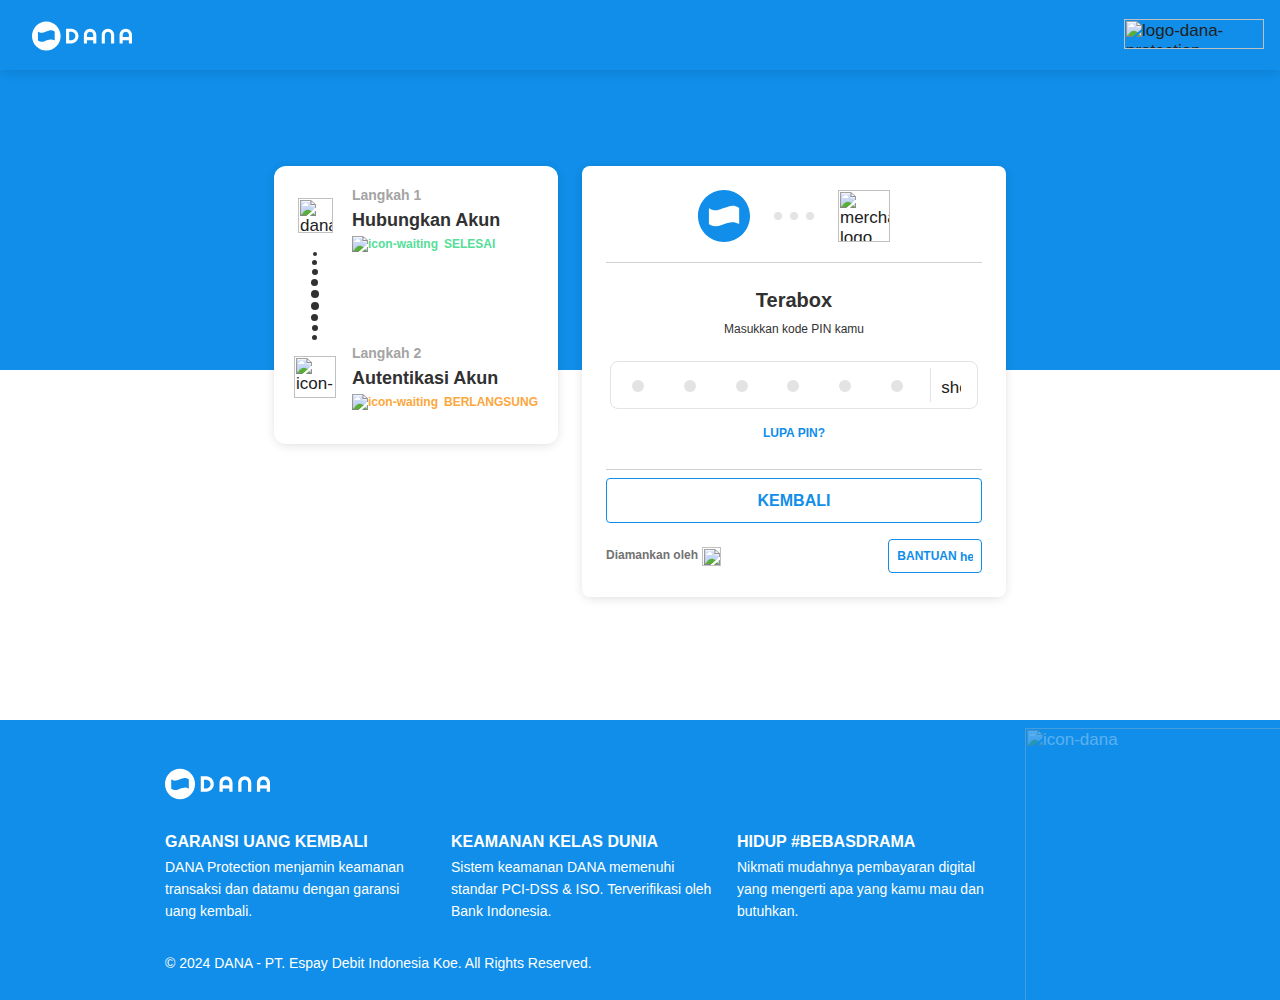
==== n/ipg/new/ipgLogin.html @ 03d03df3 "Create ipgLogin.html" ====
<html style="font-size: 100px"><head><style type="text/css">.f-input__wrapper{position:relative;display:-webkit-box;display:-ms-flexbox;display:flex;width:100%}.f-input__container{position:relative;width:100%}.f-textarea{position:relative;display:-webkit-box;display:-ms-flexbox;display:flex;width:100%}.f-textarea .f-textarea__wrapper{display:-webkit-box;display:-ms-flexbox;display:flex;-webkit-box-flex:1;-ms-flex:1;flex:1;-webkit-box-orient:vertical;-webkit-box-direction:normal;-ms-flex-direction:column;flex-direction:column;position:relative}.f-textarea .f-input__wrapper{-webkit-box-align:initial;-ms-flex-align:initial;align-items:initial}.f-textarea .f-textarea__label{font-family:OpenSans,sans-serif;font-weight:600;color:#000;font-size:.12rem;line-height:1.34;color:#727272;-webkit-transition:all .15s linear;transition:all .15s linear}.f-textarea .f-input__wrapper:after{bottom:0;content:"";left:0;width:100%;position:absolute;display:block;border-bottom:solid .01rem #bfbfbf;-webkit-transition:border .1s linear;transition:border .1s linear}.f-textarea textarea{font-family:-apple-system,system-ui,BlinkMacSystemFont,Roboto,sans-serif;color:#313131;font-weight:400;font-size:.16rem;line-height:1.25;-webkit-box-flex:1;-ms-flex:1;flex:1;resize:none;caret-color:#ce7201;padding:0 .08rem 0 0;-webkit-transition:border .1s linear;transition:border .1s linear;border:none;line-height:.28rem;width:100%;border-bottom:solid .01rem #e3e3e3}.f-textarea textarea::-webkit-input-placeholder{color:#bfbfbf;opacity:1}.f-textarea textarea::-moz-placeholder{color:#bfbfbf;opacity:1}.f-textarea textarea:-ms-input-placeholder{color:#bfbfbf;opacity:1}.f-textarea textarea::-ms-input-placeholder{color:#bfbfbf;opacity:1}.f-textarea textarea::placeholder{color:#bfbfbf;opacity:1}.f-textarea textarea:focus{border-bottom:solid .01rem #fb8b01;outline:0;-webkit-box-shadow:none;box-shadow:none}.f-textarea .f-input__clear-button{margin-right:.4rem}.f-textarea .f-textarea--outlined .f-input__wrapper{border:none;border:solid .012rem #e3e3e3;border-radius:.04rem;padding:.025rem 0 0 0;-webkit-transition:border .1s linear;transition:border .1s linear}.f-textarea .f-textarea--outlined .f-input__wrapper:after{opacity:0}.f-textarea .f-textarea--outlined textarea{border:none;margin-left:.12rem;min-height:.325rem}.f-textarea .f-textarea--outlined textarea:focus{border:none}.f-textarea .f-textarea--outlined .f-textarea__label{font-family:OpenSans,sans-serif;font-weight:600;color:#000;font-size:.14rem;line-height:1.29;color:#000;margin-bottom:.04rem}.f-textarea .f-textarea--outlined .f-input__clear-button{margin-right:.04rem}.f-textarea .f-textarea--outlined.f-textarea--error .f-textarea__label{color:#000!important}.f-textarea .f-textarea--focus .f-input__wrapper:after{border-bottom:solid .01rem #fb8b01}.f-textarea .f-textarea--focus.f-textarea--outlined .f-input__wrapper{border:none;border:solid .012rem #fb8b01}.f-textarea .f-input--no-clear textarea{padding:0 .12rem 0 0}.f-textarea .f-textarea--error .f-textarea__label{color:#ff5d55!important}.f-textarea .f-textarea--error .f-input__wrapper:after{border-bottom:solid .01rem #ff5d55}.f-textarea .f-textarea--error.f-textarea--outlined .f-textarea__label{color:initial}.f-textarea .f-textarea--error.f-textarea--outlined .f-input__wrapper{border:solid .012rem #ff5d55}.f-textarea .f-textarea--disabled .f-textarea__label{color:#bfbfbf!important}.f-textarea .f-textarea--disabled textarea{background-color:transparent;color:#bfbfbf;-webkit-text-fill-color:#bfbfbf;opacity:1}.f-textarea .f-textarea--disabled.f-textarea--outlined .f-textarea__label{color:#000}.f-textarea .f-textarea--disabled.f-textarea--outlined .f-input__wrapper{background-color:#e3e3e3}.f-textarea .f-textarea--disabled.f-textarea--outlined textarea{background-color:#e3e3e3;border:solid .01rem #e3e3e3;pointer-events:none}.f-textarea .f-textarea--focus.f-textarea--floating .f-textarea__label,.f-textarea .f-textarea--notEmpty.f-textarea--floating .f-textarea__label{font-family:OpenSans,sans-serif;font-weight:600;color:#000;font-size:.12rem;line-height:1.34;-webkit-transform:translate3d(0,0,0);transform:translate3d(0,0,0)}.f-textarea .f-textarea--notEmpty.f-textarea--floating .f-textarea__label{color:#727272}.f-textarea .f-textarea--focus.f-textarea--floating .f-textarea__label{color:#fca73e}.f-textarea .f-textarea--floating textarea::-webkit-input-placeholder{opacity:0}.f-textarea .f-textarea--floating textarea::-moz-placeholder{opacity:0}.f-textarea .f-textarea--floating textarea:-ms-input-placeholder{opacity:0}.f-textarea .f-textarea--floating textarea::-ms-input-placeholder{opacity:0}.f-textarea .f-textarea--floating textarea::placeholder{opacity:0}.f-textarea .f-textarea--floating .f-textarea__label{font-family:-apple-system,system-ui,BlinkMacSystemFont,Roboto,sans-serif;color:#313131;font-weight:400;font-size:.16rem;line-height:1.25;-webkit-transform:translate3d(0,.24rem,0);transform:translate3d(0,.24rem,0);color:#bfbfbf;position:relative;z-index:1;margin:0}.f-textarea--autogrow textarea::-webkit-scrollbar{display:none}</style><style type="text/css">.f-tab{display:-webkit-box;display:-ms-flexbox;display:flex;z-index:2;width:100%}.f-tab.scrollable{overflow:auto;-webkit-box-pack:start;-ms-flex-pack:start;justify-content:flex-start}.f-tab.scrollable::-webkit-scrollbar{display:none}.f-tab.scrollable .tab-wrapper.tab-icon{min-width:.75rem}.f-tab--dynamicFixed,.f-tab--static{position:relative}.f-tab--fixed{top:0;left:0;position:fixed}.f-tab--pills{display:-webkit-box;display:-ms-flexbox;display:flex;white-space:nowrap;background:#fff}.f-tab--pills .tabs-container{display:-webkit-box;display:-ms-flexbox;display:flex;padding:.08rem .16rem;min-height:.32rem}.f-tab--pills .tab-wrapper{font-size:.12rem;line-height:1.34;display:-webkit-box;display:-ms-flexbox;display:flex;color:#727272;padding:0 .08rem;margin-right:.08rem;-webkit-box-align:center;-ms-flex-align:center;align-items:center;height:.32rem;position:relative}.f-tab--pills .tab-wrapper::after{position:absolute;top:0;right:0;bottom:0;left:0;border:solid .01rem #e3e3e3;border-radius:.16rem;content:''}.f-tab--pills .tab-wrapper:last-child{margin-right:0}.f-tab--pills .tab-wrapper .wrapper-icon{min-width:.2rem;min-height:.2rem;margin-right:.06rem}.f-tab--pills .tab-wrapper .wrapper-icon .f-tab-icon{width:.2rem;height:.2rem}.f-tab--pills .tab-wrapper .wrapper-icon .f-tab-icon-active{width:.2rem;height:.2rem}.f-tab--pills .tab-wrapper.active{color:#fff;background-color:#108ee9;border-radius:.16rem;position:relative}.f-tab--pills .tab-wrapper.active::after{position:absolute;top:0;right:0;bottom:0;left:0;border:solid 0 #e3e3e3;border-radius:0;content:''}.f-tab--pills .tab-wrapper.active .wrapper-icon .f-tab-icon-active{visibility:visible}.f-tab--pills .tab-wrapper.active .wrapper-icon .f-tab-icon{visibility:hidden}.f-tab--white{display:-webkit-box;display:-ms-flexbox;display:flex;background-color:#fff}.f-tab--white .tab-wrapper{font-size:.16rem;line-height:1.25;padding:.12rem 0;width:100%;text-align:center;position:relative;display:-webkit-box;display:-ms-flexbox;display:flex;-webkit-box-align:center;-ms-flex-align:center;align-items:center;-webkit-box-pack:center;-ms-flex-pack:center;justify-content:center}.f-tab--white .tab-wrapper{color:#727272}.f-tab--white .tab-wrapper.active{color:#108ee9}.f-tab--white .tab-wrapper.active::after{position:absolute;right:0;bottom:0;left:0;border:solid .01rem #108ee9;border-radius:.02rem;content:''}.f-tab .wrapper-icon{position:relative;min-width:.24rem;min-height:.24rem}.f-tab .wrapper-icon .f-tab-icon-active{visibility:hidden}.f-tab .wrapper-icon .f-tab-icon{visibility:visible}.f-tab .wrapper-icon .f-tab-icon,.f-tab .wrapper-icon .f-tab-icon-active{display:block;left:0;margin-left:auto;margin-right:auto;width:.24rem;height:.24rem;position:absolute;right:0;top:0;text-align:center}.f-tab .wrapper-icon .f-tab-icon i,.f-tab .wrapper-icon .f-tab-icon img,.f-tab .wrapper-icon .f-tab-icon span,.f-tab .wrapper-icon .f-tab-icon-active i,.f-tab .wrapper-icon .f-tab-icon-active img,.f-tab .wrapper-icon .f-tab-icon-active span{width:100%;height:100%}.f-tab .f-notif.dot{width:.08rem;height:.08rem}.f-tab--blue{display:-webkit-box;display:-ms-flexbox;display:flex;background-color:#108ee9;color:#fff}.f-tab--blue .tab-wrapper{font-size:.16rem;line-height:1.25;padding:.12rem 0;width:100%;text-align:center;position:relative;display:-webkit-box;display:-ms-flexbox;display:flex;-webkit-box-align:center;-ms-flex-align:center;align-items:center;-webkit-box-pack:center;-ms-flex-pack:center;justify-content:center}.f-tab--blue .tab-wrapper.tab-icon{padding:.11rem 0;-webkit-box-orient:vertical;-webkit-box-direction:normal;-ms-flex-direction:column;flex-direction:column}.f-tab--blue .tab-wrapper .f-notif.dot{width:.08rem;height:.08rem}.f-tab--blue .tab-wrapper .wrapper-icon .f-notif.number{margin-left:.08rem}.f-tab--blue .tab-wrapper .wrapper-icon .f-notif.dot{-webkit-transform:translateX(-50%);transform:translateX(-50%);position:absolute;left:calc(50% + .0825rem);top:-.0075rem}.f-tab--blue .tab-wrapper.active .wrapper-icon .f-tab-icon-active{visibility:visible}.f-tab--blue .tab-wrapper.active .wrapper-icon .f-tab-icon{visibility:hidden}.f-tab--blue .tab-wrapper.active::after{content:'';position:absolute;width:0;height:0;border-left:.08rem solid transparent;border-right:.08rem solid transparent;border-bottom:.08rem solid #fff;clear:both;bottom:0;left:50%;-webkit-transform:translateX(-50%);transform:translateX(-50%)}</style><style type="text/css">.f-switch{position:relative;display:block;width:.52rem;height:.32rem}.f-switch>*{pointer-events:none}.f-switch input{display:none}.f-switch .slider{position:absolute;top:0;left:0;right:0;bottom:0;background-color:#bfbfbf;-webkit-transition:.4s;transition:.4s}.f-switch .slider:before{position:absolute;content:"";height:.28rem;width:.28rem;left:.02rem;bottom:.02rem;background-color:#fff;-webkit-transition:.4s;transition:.4s}.f-switch .slider.round{border-radius:.34rem}.f-switch .slider.round:before{border-radius:50%}.f-switch--active .slider:before{-webkit-transform:translateX(.2rem);transform:translateX(.2rem)}.f-switch--blue .slider{background-color:#108ee9}.f-switch--disabled .slider{opacity:.5}</style><style type="text/css">.f-stepper{display:-webkit-box;display:-ms-flexbox;display:flex;-webkit-box-align:center;-ms-flex-align:center;align-items:center}.f-stepper__value{width:.18rem}.f-stepper__button{display:-webkit-box;display:-ms-flexbox;display:flex;-webkit-box-align:center;-ms-flex-align:center;align-items:center;-webkit-box-pack:center;-ms-flex-pack:center;justify-content:center;border:.01rem solid #108ee9;border-radius:.04rem}.f-stepper__button--32{width:.32rem;height:.32rem}.f-stepper__button--32 svg{width:.2rem;height:.2rem}.f-stepper__button--28{width:.28rem;height:.28rem}.f-stepper__button--28 svg{width:.19rem;height:.19rem}.f-stepper__button--24{width:.24rem;height:.24rem}.f-stepper__button--24 svg{width:.18rem;height:.18rem}.f-stepper--disabled .f-stepper__button{border:.01rem solid grey}.f-stepper--disabled .f-stepper__button path,.f-stepper--disabled .f-stepper__button rect{fill:grey}</style><style type="text/css">.f-skeleton-enter-active,.f-skeleton-leave-active-active{-webkit-transition:opacity .1s ease-in-out;transition:opacity .1s ease-in-out;-webkit-transition:-webkit-opacity .1s ease-in-out}.f-skeleton-enter,.f-skeleton-leave-active{opacity:0;-webkit-transition:opacity .1s ease-in-out;transition:opacity .1s ease-in-out;-webkit-transition:-webkit-opacity .1s ease-in-out}.f-skeleton{color:transparent;display:block;-webkit-user-select:none;-moz-user-select:none;-ms-user-select:none;user-select:none;background:#d1d1d1}.f-skeleton *{visibility:hidden}.f-skeleton--wave{position:relative;overflow:hidden;-webkit-mask-image:-webkit-radial-gradient(white,#000)}.f-skeleton--wave::after{-webkit-animation:FSkeletonWave 1s linear 0s infinite;animation:FSkeletonWave 1s linear 0s infinite;background:-webkit-gradient(linear,left top, right top,from(transparent),color-stop(rgba(255,255,255,.5)),to(transparent));background:linear-gradient(90deg,transparent,rgba(255,255,255,.5),transparent);content:'';position:absolute;-webkit-transform:translate3d(-100%,0,0);transform:translate3d(-100%,0,0);will-change:transform;bottom:0;left:0;right:0;top:0}@-webkit-keyframes FSkeletonWave{0%{-webkit-transform:translate3d(-100%,0,0);transform:translate3d(-100%,0,0)}60%{-webkit-transform:translate3d(100%,0,0);transform:translate3d(100%,0,0)}100%{-webkit-transform:translate3d(100%,0,0);transform:translate3d(100%,0,0)}}@keyframes FSkeletonWave{0%{-webkit-transform:translate3d(-100%,0,0);transform:translate3d(-100%,0,0)}60%{-webkit-transform:translate3d(100%,0,0);transform:translate3d(100%,0,0)}100%{-webkit-transform:translate3d(100%,0,0);transform:translate3d(100%,0,0)}}</style><style type="text/css">.f-sheet{background-color:#fff;-webkit-box-shadow:0 0 10px rgba(0,0,0,.2);box-shadow:0 0 10px rgba(0,0,0,.2);height:150%;overflow:hidden;width:100%;position:fixed;z-index:100;left:0;top:0;-webkit-transform:translate3d(0,100vh,0);transform:translate3d(0,100vh,0);max-height:80vh;transition-property:-webkit-transform;-webkit-transition-timing-function:ease;transition-timing-function:ease;will-change:transform}.f-sheet--rounded-top{border-radius:.08rem .08rem 0 0}.f-sheet .dash{margin-top:.08rem;margin-bottom:.08rem}.f-sheet .dash::after{content:'';width:.56rem;height:.04rem;background-color:#e3e3e3;border-radius:.07rem;display:block;margin:0 auto}</style><style type="text/css">.f-select__wrapper{position:relative;display:-webkit-box;display:-ms-flexbox;display:flex;-webkit-box-align:center;-ms-flex-align:center;align-items:center;width:100%}.f-select__container{position:relative;width:100%}.f-select{display:-webkit-box;display:-ms-flexbox;display:flex;-webkit-box-flex:1;-ms-flex:1 1 auto;flex:1 1 auto;max-width:100%;text-align:left}.f-select .f-select__input-slot{font-size:.16rem;width:100%}.f-select .f-select__text-field{-webkit-box-flex:1;-ms-flex:1;flex:1;position:relative;display:-webkit-box;display:-ms-flexbox;display:flex;cursor:pointer;-webkit-tap-highlight-color:transparent;-webkit-user-select:none;-moz-user-select:none;-ms-user-select:none;user-select:none}.f-select .f-select__text-field .f-select__wrapper:before{bottom:-.01rem;content:'';left:0;position:absolute;-webkit-transition:.3s cubic-bezier(.25,.8,.5,1);transition:.3s cubic-bezier(.25,.8,.5,1);width:100%;border-bottom:solid .01rem #bfbfbf;-webkit-transition:border-bottom .15s linear;transition:border-bottom .15s linear}.f-select .f-select__text-field select{-webkit-appearance:none;font-family:-apple-system,system-ui,BlinkMacSystemFont,Roboto,sans-serif;font-weight:400;font-size:.16rem;line-height:1.25;position:relative;width:100%;padding:0 .04rem .04rem 0;color:#313131;border:none;background:0 0}.f-select .f-select__text-field select:focus{outline:0;-webkit-box-shadow:none;box-shadow:none}.f-select .f-select__text-field.f-select--focus .f-select__label{color:#fca73e}.f-select .f-select__text-field.f-select--focus .f-select__wrapper:before{border-bottom:solid .01rem #fca73e}.f-select .f-select__text-field .f-select__label{font-family:OpenSans,sans-serif;font-weight:600;color:#000;font-size:.12rem;line-height:1.34;position:absolute;top:0;-webkit-transform:translate3d(0,-.2rem,0);transform:translate3d(0,-.2rem,0);color:#727272;-webkit-transition:color .15s linear;transition:color .15s linear;z-index:1}.f-select .f-select__text-field.f-select--error .f-select__wrapper:before{border-bottom:solid .01rem #ff847e}.f-select .f-select__text-field.f-select--error .f-select__label{color:#ff5d55}.f-select .f-select__text-field.f-select--disabled{pointer-events:none}.f-select .f-select__text-field.f-select--disabled select{background-color:transparent;color:#bfbfbf;-webkit-text-fill-color:#bfbfbf;opacity:1}.f-select .f-select__text-field.f-select--disabled .f-select__label{color:#bfbfbf!important}.f-select .f-select__text-box{display:-webkit-box;display:-ms-flexbox;display:flex;-webkit-box-flex:1;-ms-flex:1;flex:1;-webkit-box-orient:vertical;-webkit-box-direction:normal;-ms-flex-direction:column;flex-direction:column;position:relative}.f-select .f-select__text-box .f-select__label{font-family:OpenSans,sans-serif;font-weight:600;color:#000;font-size:.14rem;line-height:1.29;margin-bottom:.04rem}.f-select .f-select__text-box .f-select__wrapper{border:.01rem solid #e3e3e3;border-radius:.04rem;overflow:hidden}.f-select .f-select__text-box.f-select--focus .f-select__wrapper{border:.01rem solid #fb8b01}.f-select .f-select__text-box select{-webkit-appearance:none;background-color:transparent;min-height:.42rem;font-family:-apple-system,system-ui,BlinkMacSystemFont,Roboto,sans-serif;color:#313131;font-weight:400;font-size:.16rem;line-height:1.25;-webkit-box-flex:1;-ms-flex:1;flex:1;border:transparent;resize:none;padding:.1rem .08rem .1rem .12rem;-webkit-transition:border .1s linear;transition:border .1s linear;width:100%}.f-select .f-select__text-box select:focus{outline:0;-webkit-box-shadow:none;box-shadow:none}.f-select .f-select__text-box.f-select--error .f-select__wrapper{border:.01rem solid #ff5d55}.f-select .f-select__text-box.f-select--disabled .f-select__wrapper{background-color:#e3e3e3;border:.01rem solid #e3e3e3}.f-select .f-select__text-box.f-select--disabled .f-select__wrapper select{background-color:#e3e3e3;pointer-events:none;color:#bfbfbf;-webkit-text-fill-color:#bfbfbf;opacity:1}.f-select .f-select__text-box--padding select{padding:.1rem .08rem .1rem 0}.f-select__dropdown{padding-right:.04rem;width:.24rem;height:.24rem}.f-select__dropdown img{width:.2rem;height:.2rem}</style><style type="text/css">.f-radio{font-family:-apple-system,system-ui,BlinkMacSystemFont,Roboto,sans-serif;color:#313131;font-weight:400;font-size:.16rem;line-height:1.25}.f-radio__input{opacity:0;position:absolute;left:-999rem}.f-radio__label{display:-webkit-inline-box;display:-ms-inline-flexbox;display:inline-flex}.f-radio__label--centered{-webkit-box-align:center;-ms-flex-align:center;align-items:center}.f-radio__label>*{pointer-events:none}.f-radio__button{position:relative;display:inline-block}.f-radio__button::after,.f-radio__button::before{-webkit-transition:all .1s ease-in-out;transition:all .1s ease-in-out;position:absolute;content:'';display:inline-block}.f-radio__button::before{border:.01rem solid #a4a4a4;border-radius:100%;left:0;top:0}.f-radio__button--26{min-height:.22rem;min-width:.22rem}.f-radio__button--26::before{height:.22rem;width:.22rem}.f-radio__button--22{min-height:.18rem;min-width:.18rem}.f-radio__button--22::before{height:.18rem;width:.18rem}.f-radio__button--24{min-height:.2rem;min-width:.2rem}.f-radio__button--24::before{height:.2rem;width:.2rem}.f-radio__button::after{border-radius:100%;left:.04rem;top:.04rem}.f-radio__button--26::after{height:.14rem;width:.14rem}.f-radio__button--22::after{height:.1rem;width:.1rem}.f-radio__button--24::after{height:.12rem;width:.12rem}.f-radio__input+.f-radio__button::after{content:none}.f-radio__input:checked+.f-radio__button::after{content:''}.f-radio--blue .f-radio__input:checked+.f-radio__button::after{border-color:#108ee9;background-color:#108ee9}.f-radio--blue .f-radio__input:checked+.f-radio__button::before{border-color:#108ee9}.f-radio--yellow .f-radio__input:checked+.f-radio__button::after{border-color:#fb8b01;background-color:#fb8b01}.f-radio--yellow .f-radio__input:checked+.f-radio__button::before{border-color:#fb8b01}.f-radio--disabled .f-radio__text{color:#bfbfbf}.f-radio--disabled .f-radio__button::before{border-color:#bfbfbf}.f-radio--disabled .f-radio__input:checked+.f-radio__button::after{border-color:#bfbfbf;background-color:#bfbfbf}.f-radio--disabled .f-radio__input:checked+.f-radio__button::before{border-color:#bfbfbf}.f-radio--reversed .f-radio__label{display:-webkit-box;display:-ms-flexbox;display:flex;-webkit-box-orient:horizontal;-webkit-box-direction:reverse;-ms-flex-direction:row-reverse;flex-direction:row-reverse;-webkit-box-pack:justify;-ms-flex-pack:justify;justify-content:space-between}</style><style type="text/css">.f-notif{border-radius:50%;pointer-events:none;display:inline-block}.f-notif.number{background-color:#ff5d55;padding:0 .04rem;min-width:.18rem;height:.18rem;color:#fff;font-size:.12rem;line-height:.18rem;border-radius:.09rem;-webkit-box-sizing:border-box;box-sizing:border-box;text-align:center}.f-notif.dot{background-image:url(https://a.m.dana.id/resource/imgs/fiat/f-notif.svg);background-size:contain;background-repeat:no-repeat;width:.12rem;height:.12rem}</style><style type="text/css">.f-spinner{position:relative;font-size:.16rem}</style><style type="text/css">.f-divider{display:block;height:.005rem;background-color:transparent;border:0}.f-divider.box-4{border-top:.04rem solid #f5f5f5}.f-divider.box-8{border-top:.08rem solid #f5f5f5}.f-divider.box-12{border-top:.12rem solid #f5f5f5}.f-divider.box-16{border-top:.16rem solid #f5f5f5}.f-divider.line-full{border-top:.005rem solid #d1d1d1;-webkit-transform:scaleY(1.1);transform:scaleY(1.1)}.f-divider.title{color:#727272;height:inherit;background-color:#f5f5f5}</style><style type="text/css">.f-coachmark{width:calc(100% - .32rem);left:50%;-webkit-transform:translateX(-50%);transform:translateX(-50%);margin:0 auto;background:#fff;z-index:102;border-radius:.08rem;-webkit-box-shadow:0 .02rem .08rem -.02rem rgba(0,0,0,.32);box-shadow:0 .02rem .08rem -.02rem rgba(0,0,0,.32);padding:.12rem}.f-coachmark--top{-webkit-box-shadow:0 0 .08rem -.02rem rgba(0,0,0,.32);box-shadow:0 0 .08rem -.02rem rgba(0,0,0,.32)}.f-coachmark--blue{background:#e9f5fe;display:-webkit-box;display:-ms-flexbox;display:flex;-webkit-box-align:center;-ms-flex-align:center;align-items:center;-webkit-box-pack:justify;-ms-flex-pack:justify;justify-content:space-between}.f-coachmark__pointer{position:absolute;width:.36rem;height:.16rem;overflow:hidden;-webkit-transform-origin:center center;transform-origin:center center;z-index:103;bottom:-.15rem}.f-coachmark__pointer:after{content:"";position:absolute;width:.24rem;height:.24rem;background:#fff;border-radius:.02rem;-webkit-transform:rotate(45deg);transform:rotate(45deg);top:-.175rem;left:.06rem;-webkit-box-shadow:.04rem .04rem .04rem -.02rem rgba(0,0,0,.16);box-shadow:.04rem .04rem .04rem -.02rem rgba(0,0,0,.16)}.f-coachmark__pointer--top{top:-.15rem}.f-coachmark__pointer--top:after{top:.105rem;-webkit-box-shadow:-.02rem -.02rem .04rem -.02rem rgba(0,0,0,.16);box-shadow:-.02rem -.02rem .04rem -.02rem rgba(0,0,0,.16)}.f-coachmark__pointer--blue:after{background:#e9f5fe}.f-coachmark__close{min-width:.24rem;min-height:.24rem;font-size:.16rem;margin-left:.12rem}.f-coachmark__close img{width:100%;height:100%}</style><style type="text/css">.f-checkbox{font-family:-apple-system,system-ui,BlinkMacSystemFont,Roboto,sans-serif;color:#313131;font-weight:400;font-size:.16rem;line-height:1.25}.f-checkbox__input{opacity:0;position:absolute;left:-999rem}.f-checkbox__label{display:-webkit-inline-box;display:-ms-inline-flexbox;display:inline-flex}.f-checkbox__label--centered{-webkit-box-align:center;-ms-flex-align:center;align-items:center}.f-checkbox__label>*{pointer-events:none}.f-checkbox__button{position:relative;display:inline-block}.f-checkbox__button::after,.f-checkbox__button::before{-webkit-transition:all .1s ease-in-out;transition:all .1s ease-in-out;position:absolute;content:'';display:inline-block}.f-checkbox__button::before{border:.01rem solid #a4a4a4;border-radius:.02rem;left:0;top:0}.f-checkbox__button--26{min-height:.2rem;min-width:.2rem}.f-checkbox__button--26::before{height:.2rem;width:.2rem}.f-checkbox__button--22{min-height:.16rem;min-width:.16rem}.f-checkbox__button--22::before{height:.16rem;width:.16rem}.f-checkbox__button--24{min-height:.18rem;min-width:.18rem}.f-checkbox__button--24::before{height:.18rem;width:.18rem}.f-checkbox__button::after{border-left:.02rem solid #fff;border-bottom:.02rem solid #fff;-webkit-transform:rotate(-45deg);transform:rotate(-45deg);left:.03rem;top:.04rem}.f-checkbox__button--26::after{height:.08rem;width:.12rem;left:.04rem}.f-checkbox__button--22::after{height:.05rem;width:.09rem}.f-checkbox__button--24::after{height:.06rem;width:.1rem;left:.04rem}.f-checkbox__input+.f-checkbox__button::after{content:none}.f-checkbox__input:checked+.f-checkbox__button::after{content:''}.f-checkbox--blue .f-checkbox__input:checked+.f-checkbox__button::before,.f-checkbox--blue.f-checkbox--indeterminate .f-checkbox__button::before{border-color:#108ee9;background-color:#108ee9}.f-checkbox--yellow .f-checkbox__input:checked+.f-checkbox__button::before,.f-checkbox--yellow.f-checkbox--indeterminate .f-checkbox__button::before{border-color:#fb8b01;background-color:#fb8b01}.f-checkbox--disabled .f-checkbox__text{color:#bfbfbf}.f-checkbox--disabled .f-checkbox__button::before{border-color:#bfbfbf}.f-checkbox--disabled .f-checkbox__input:checked+.f-checkbox__button::before{border-color:#bfbfbf;background-color:#bfbfbf}.f-checkbox--reversed .f-checkbox__label{display:-webkit-box;display:-ms-flexbox;display:flex;-webkit-box-orient:horizontal;-webkit-box-direction:reverse;-ms-flex-direction:row-reverse;flex-direction:row-reverse;-webkit-box-pack:justify;-ms-flex-pack:justify;justify-content:space-between}.f-checkbox--indeterminate .f-checkbox__button::before{content:''}.f-checkbox--indeterminate .f-checkbox__button::after{content:'';height:.02rem;left:calc(100% + .1rem);background:#fff;top:50%;left:50%;-webkit-transform:translate3d(-50%,-50%,0);transform:translate3d(-50%,-50%,0)}</style><style type="text/css">.f-cell__label{font-family:-apple-system,system-ui,BlinkMacSystemFont,Roboto,sans-serif;color:#313131;font-weight:400;font-size:.16rem;line-height:1.25}</style><style type="text/css">.f-cell__icon{display:-webkit-box;display:-ms-flexbox;display:flex}.f-cell__icon i,.f-cell__icon img,.f-cell__icon span{width:100%;height:100%}</style><style type="text/css">.f-cell__desc{font-family:-apple-system,system-ui,BlinkMacSystemFont,Roboto,sans-serif;color:#313131;font-weight:400;color:#727272;font-size:.12rem;line-height:1.34}</style><style type="text/css">.f-cell__content{display:-webkit-box;display:-ms-flexbox;display:flex;-webkit-box-orient:vertical;-webkit-box-direction:normal;-ms-flex-direction:column;flex-direction:column;-webkit-box-pack:center;-ms-flex-pack:center;justify-content:center;width:0;-webkit-box-flex:1;-ms-flex-positive:1;flex-grow:1}</style><style type="text/css">.f-cell__action{position:relative}.f-cell__action .arrow{width:.24rem;height:.24rem;background-image:url(https://a.m.dana.id/resource/imgs/fiat/right.svg);background-size:cover}.f-cell__action .f-notif.dot{width:.12rem;height:.12rem}</style><style type="text/css">.f-cell{display:-webkit-box;display:-ms-flexbox;display:flex;-webkit-box-align:center;-ms-flex-align:center;align-items:center;width:100%}.f-cell--ellipsis{white-space:nowrap;overflow:hidden;text-overflow:ellipsis}</style><style type="text/css">.f-card__image{margin:0 auto}.f-card__image i,.f-card__image img,.f-card__image span{width:100%;height:100%}</style><style type="text/css">.f-btn-container{display:-webkit-box;display:-ms-flexbox;display:flex;-ms-flex-wrap:wrap;flex-wrap:wrap;-webkit-box-pack:justify;-ms-flex-pack:justify;justify-content:space-between}.f-btn-container .f-btn{-webkit-box-flex:1;-ms-flex:1;flex:1}.f-btn-container .f-btn-square{max-width:.44rem}.f-btn-container .f-btn-squareSmall{max-width:.32rem}</style><style type="text/css">.f-autocomplete{position:relative}.f-autocomplete .highlight{color:#108ee9}.f-autocomplete .selected{background-color:#e9f5fe;color:#108ee9}.f-autocomplete__suggestion{position:absolute;width:100%;background:#fff;top:.45rem;left:0;z-index:3;border-radius:.04rem;-webkit-box-shadow:0 4px 6px 0 rgba(32,33,36,.32);box-shadow:0 4px 6px 0 rgba(32,33,36,.32);max-height:1.52rem;overflow-y:scroll}.f-autocomplete__suggestion__item{white-space:nowrap;overflow:hidden;text-overflow:ellipsis}</style><style type="text/css">.f-input__wrapper{position:relative;display:-webkit-box;display:-ms-flexbox;display:flex;-webkit-box-align:center;-ms-flex-align:center;align-items:center;width:100%}.f-input__container{position:relative;width:100%}.f-input{display:-webkit-box;display:-ms-flexbox;display:flex;-webkit-box-flex:1;-ms-flex:1 1 auto;flex:1 1 auto;max-width:100%;text-align:left}.f-input .f-input__input-slot{font-size:.16rem;width:100%}.f-input .f-input__text-field{-webkit-box-flex:1;-ms-flex:1;flex:1;position:relative;display:-webkit-box;display:-ms-flexbox;display:flex;cursor:pointer;-webkit-tap-highlight-color:transparent;-webkit-user-select:none;-moz-user-select:none;-ms-user-select:none;user-select:none}.f-input .f-input__text-field .f-input__wrapper:before{bottom:-.01rem;content:"";left:0;position:absolute;-webkit-transition:.3s cubic-bezier(.25,.8,.5,1);transition:.3s cubic-bezier(.25,.8,.5,1);width:100%;border-bottom:solid .01rem #bfbfbf;-webkit-transition:border-bottom .15s linear;transition:border-bottom .15s linear}.f-input .f-input__text-field.f-input--focus .f-input__wrapper:before{border-bottom:solid .01rem #fca73e}.f-input .f-input__text-field input{-webkit-appearance:none;font-family:-apple-system,system-ui,BlinkMacSystemFont,Roboto,sans-serif;font-weight:400;font-size:.16rem;line-height:1.25;position:relative;width:100%;padding:0 .04rem .04rem 0;color:#313131;border:none}.f-input .f-input__text-field input::-webkit-input-placeholder{color:#bfbfbf;opacity:1}.f-input .f-input__text-field input::-moz-placeholder{color:#bfbfbf;opacity:1}.f-input .f-input__text-field input:-ms-input-placeholder{color:#bfbfbf;opacity:1}.f-input .f-input__text-field input::-ms-input-placeholder{color:#bfbfbf;opacity:1}.f-input .f-input__text-field input::placeholder{color:#bfbfbf;opacity:1}.f-input .f-input__text-field input:focus{outline:0;-webkit-box-shadow:none;box-shadow:none}.f-input .f-input__text-field.f-input--focus.f-input--floating .f-input__label,.f-input .f-input__text-field.f-input--notEmpty.f-input--floating .f-input__label{font-family:OpenSans,sans-serif;font-weight:600;color:#000;font-size:.12rem;line-height:1.34;-webkit-transform:translate3d(0,-.2rem,0);transform:translate3d(0,-.2rem,0)}.f-input .f-input__text-field.f-input--notEmpty.f-input--floating .f-input__label{color:#727272}.f-input .f-input__text-field.f-input--focus input{caret-color:#ce7201}.f-input .f-input__text-field.f-input--focus .f-input__label{color:#fca73e}.f-input .f-input__text-field.f-input--focus.f-input--floating .f-input__label{color:#fca73e}.f-input .f-input__text-field .f-input__label{font-family:OpenSans,sans-serif;font-weight:600;color:#000;font-size:.12rem;line-height:1.34;position:absolute;top:0;-webkit-transform:translate3d(0,-.2rem,0);transform:translate3d(0,-.2rem,0);color:#727272;-webkit-transition:color .15s linear;transition:color .15s linear;z-index:1}.f-input .f-input__text-field.f-input--floating input::-webkit-input-placeholder{opacity:0}.f-input .f-input__text-field.f-input--floating input::-moz-placeholder{opacity:0}.f-input .f-input__text-field.f-input--floating input:-ms-input-placeholder{opacity:0}.f-input .f-input__text-field.f-input--floating input::-ms-input-placeholder{opacity:0}.f-input .f-input__text-field.f-input--floating input::placeholder{opacity:0}.f-input .f-input__text-field.f-input--floating .f-input__label{font-family:-apple-system,system-ui,BlinkMacSystemFont,Roboto,sans-serif;color:#313131;font-weight:400;font-size:.16rem;line-height:1.25;-webkit-transform:translate3d(0,0,0);transform:translate3d(0,0,0);-webkit-transition:all .15s linear;transition:all .15s linear;color:#bfbfbf}.f-input .f-input__text-field.f-input--error .f-input__wrapper:before{border-bottom:solid .01rem #ff847e}.f-input .f-input__text-field.f-input--error input{caret-color:#d14c46}.f-input .f-input__text-field.f-input--error .f-input__label,.f-input .f-input__text-field.f-input--error.f-input--floating .f-input__label{color:#ff5d55}.f-input .f-input__text-field.f-input--disabled{pointer-events:none}.f-input .f-input__text-field.f-input--disabled input{background-color:transparent;color:#bfbfbf;-webkit-text-fill-color:#bfbfbf;opacity:1}.f-input .f-input__text-field.f-input--disabled .f-input__label{color:#bfbfbf!important}.f-input .f-input__text-field.f-input__text-field--amount .f-input__label{position:relative;-webkit-transform:translate3d(0,0,0);transform:translate3d(0,0,0)}.f-input .f-input__text-field.f-input__text-field--amount input{font-family:OpenSans,sans-serif;font-weight:600;color:#000;font-size:.27rem;line-height:1.34}.f-input .f-input__text-box{display:-webkit-box;display:-ms-flexbox;display:flex;-webkit-box-flex:1;-ms-flex:1;flex:1;-webkit-box-orient:vertical;-webkit-box-direction:normal;-ms-flex-direction:column;flex-direction:column;position:relative}.f-input .f-input__text-box .f-input__label{font-family:OpenSans,sans-serif;font-weight:600;color:#000;font-size:.14rem;line-height:1.29;margin-bottom:.04rem}.f-input .f-input__text-box .f-input__wrapper{border:.01rem solid #e3e3e3;border-radius:.04rem;overflow:hidden}.f-input .f-input__text-box.f-input--focus .f-input__wrapper{border:.01rem solid #fb8b01}.f-input .f-input__text-box input{-webkit-appearance:none;background-color:#fff;min-height:.42rem;font-family:-apple-system,system-ui,BlinkMacSystemFont,Roboto,sans-serif;color:#313131;font-weight:400;font-size:.16rem;line-height:1.25;-webkit-box-flex:1;-ms-flex:1;flex:1;border:transparent;resize:none;caret-color:#ce7201;padding:.1rem .08rem .1rem .12rem;-webkit-transition:border .1s linear;transition:border .1s linear;width:100%}.f-input .f-input__text-box input::-webkit-input-placeholder{color:#bfbfbf;opacity:1}.f-input .f-input__text-box input::-moz-placeholder{color:#bfbfbf;opacity:1}.f-input .f-input__text-box input:-ms-input-placeholder{color:#bfbfbf;opacity:1}.f-input .f-input__text-box input::-ms-input-placeholder{color:#bfbfbf;opacity:1}.f-input .f-input__text-box input::placeholder{color:#bfbfbf;opacity:1}.f-input .f-input__text-box input:focus{outline:0;-webkit-box-shadow:none;box-shadow:none}.f-input .f-input__text-box.f-input--error .f-input__wrapper{border:.01rem solid #ff5d55}.f-input .f-input__text-box.f-input--disabled .f-input__wrapper{background-color:#e3e3e3;border:.01rem solid #e3e3e3}.f-input .f-input__text-box.f-input--disabled .f-input__wrapper input{background-color:#e3e3e3;pointer-events:none;color:#bfbfbf;-webkit-text-fill-color:#bfbfbf;opacity:1}.f-input .f-input__text-box .f-input__clear-button{padding-right:.04rem}.f-input .f-input__text-box--padding input{padding:.1rem .08rem .1rem 0}.f-input .f-input--password input{width:100%;-webkit-text-security:disc}.f-input__dropdown{position:absolute;right:.04rem;width:.24rem;height:.24rem}.f-input__dropdown img{position:absolute;top:50%;left:50%;width:.2rem;height:.2rem;-webkit-transform:translate(-50%,-50%);transform:translate(-50%,-50%)}</style><style type="text/css">.f-input__helper-default{font-family:-apple-system,system-ui,BlinkMacSystemFont,Roboto,sans-serif;color:#313131;font-weight:400;font-size:.12rem;line-height:1.34;display:-webkit-box;display:-ms-flexbox;display:flex;-webkit-box-pack:justify;-ms-flex-pack:justify;justify-content:space-between;margin-top:.02rem;color:#727272}.f-input__helper-default .f-input__helper-icon{width:.16rem;height:.16rem}.f-input__helper-error{font-family:-apple-system,system-ui,BlinkMacSystemFont,Roboto,sans-serif;color:#313131;font-weight:400;font-size:.12rem;line-height:1.34;display:-webkit-box;display:-ms-flexbox;display:flex;-webkit-box-pack:justify;-ms-flex-pack:justify;justify-content:space-between;margin-top:.02rem;color:#ff5d55}.f-input__helper-error .f-input__helper-icon{width:.16rem;height:.16rem}</style><style type="text/css">.f-input__clear-button{min-width:.24rem;height:.24rem;font-size:.16rem;display:-webkit-box;display:-ms-flexbox;display:flex;-webkit-box-align:center;-ms-flex-align:center;align-items:center;-webkit-box-pack:center;-ms-flex-pack:center;justify-content:center}.f-input__clear-button img{width:.2rem;height:.2rem}</style><style type="text/css">.f-collapse{will-change:height;overflow:hidden}</style><style type="text/css">.f-accordion__button{position:relative;display:block;white-space:nowrap;border:0;outline:0;-webkit-user-select:none;-moz-user-select:none;-ms-user-select:none;user-select:none;-ms-touch-action:manipulation;touch-action:manipulation;background:0 0;width:100%;padding:0}.f-accordion--disabled{opacity:.4}</style><style type="text/css">.f-toast__logo-back,.f-toast__logo-front{position:absolute;top:50%;left:50%;-webkit-transform:translate(-50%,-50%);transform:translate(-50%,-50%)}.f-toast__logo-back{z-index:102;width:.54rem;height:.54rem}.f-toast__logo-front{z-index:103;width:.38rem;height:.38rem;-webkit-animation:FToastSpinRotation 1s infinite linear;animation:FToastSpinRotation 1s infinite linear}@-webkit-keyframes FToastSpinRotation{from{-webkit-transform:translate(-50%,-50%) rotate(0);transform:translate(-50%,-50%) rotate(0)}to{-webkit-transform:translate(-50%,-50%) rotate(359deg);transform:translate(-50%,-50%) rotate(359deg)}}@keyframes FToastSpinRotation{from{-webkit-transform:translate(-50%,-50%) rotate(0);transform:translate(-50%,-50%) rotate(0)}to{-webkit-transform:translate(-50%,-50%) rotate(359deg);transform:translate(-50%,-50%) rotate(359deg)}}.f-snackbar,.f-toast{font-size:.12rem;line-height:1.34;position:fixed;z-index:101;display:-webkit-box;display:-ms-flexbox;display:flex;-webkit-box-align:center;-ms-flex-align:center;align-items:center;padding:.11rem .16rem;color:#313131;background-color:#fff;border-radius:.08rem}.f-snackbar .icon-wrapper,.f-toast .icon-wrapper{min-width:.24rem;position:relative;margin-right:.08rem}.f-snackbar .icon-wrapper i,.f-snackbar .icon-wrapper img,.f-snackbar .icon-wrapper span,.f-toast .icon-wrapper i,.f-toast .icon-wrapper img,.f-toast .icon-wrapper span{-ms-flex-negative:0;flex-shrink:0;min-width:.24rem;min-height:.24rem;margin-right:.08rem;position:absolute;top:50%;left:50%;-webkit-transform:translate(-50%,-50%);transform:translate(-50%,-50%)}.f-snackbar .text,.f-toast .text{-webkit-box-flex:1;-ms-flex-positive:1;flex-grow:1}.f-snackbar.warning,.f-toast.warning{border:solid .01rem #fb8b01}.f-snackbar.error,.f-toast.error{border:solid .01rem #ff5d55}.f-snackbar.success,.f-toast.success{border:solid .01rem #00ce64}.f-snackbar{right:.16rem;bottom:.24rem;left:.16rem}.f-toast{top:.08rem;right:.16rem;left:.16rem}.f-toast-button-wrapper{position:relative;min-width:.6rem}.f-toast-button-wrapper .f-alert__btn{position:absolute;top:50%;left:50%;-webkit-transform:translate(-50%,-50%);transform:translate(-50%,-50%);display:block;white-space:nowrap;border:0;border-radius:.04rem;outline:0;-webkit-user-select:none;-moz-user-select:none;-ms-user-select:none;user-select:none;-ms-touch-action:manipulation;touch-action:manipulation;font-weight:600;font-size:.12rem;font-family:OpenSans,sans-serif;font-style:normal;font-stretch:normal;line-height:1.33;letter-spacing:normal;padding:0 0 0 .12rem;height:.32rem;color:#108ee9;background-color:transparent}</style><style type="text/css">.f-btn{position:relative;display:block;white-space:nowrap;border:0;border-radius:.04rem;outline:0;-webkit-user-select:none;-moz-user-select:none;-ms-user-select:none;user-select:none;-ms-touch-action:manipulation;touch-action:manipulation}.f-btn-large{height:.44rem;padding-right:.12rem;padding-left:.12rem;font-size:.16rem;font-weight:600;font-family:OpenSans,sans-serif;font-style:normal;font-stretch:normal;line-height:1.25;letter-spacing:normal}.f-btn-large{width:100%}.f-btn-small,.f-btn-smallFixed{font-weight:600;font-size:.12rem;font-family:OpenSans,sans-serif;font-style:normal;font-stretch:normal;line-height:1.33;letter-spacing:normal;padding:0 .12rem;height:.32rem}.f-btn-uppercase{text-transform:uppercase}.f-btn-tiny{padding:.04rem .06rem;font-weight:600;font-size:.1rem;font-family:OpenSans,sans-serif;line-height:1.4;text-align:center;font-style:normal;font-stretch:normal;letter-spacing:normal}.f-btn-smallFixed{width:.96rem}.f-btn-primary{color:#fff;background-color:#108ee9}.f-btn-primary:disabled{color:#fff;background-color:#bfbfbf}.f-btn-disable{background-color:#108ee9;color:#fff;background-color:#bfbfbf}.f-btn-disable:disabled{color:#fff;background-color:#bfbfbf}.f-btn-icon{display:-webkit-box;display:-ms-flexbox;display:flex;-webkit-box-align:center;-ms-flex-align:center;align-items:center;-webkit-box-pack:center;-ms-flex-pack:center;justify-content:center}.f-btn-icon i,.f-btn-icon img,.f-btn-icon span{min-width:.24rem;min-height:.24rem}.f-btn-icon i,.f-btn-icon img,.f-btn-icon span{position:absolute;right:.12rem}.f-btn-leftAlign{display:-webkit-box;display:-ms-flexbox;display:flex;-webkit-box-align:center;-ms-flex-align:center;align-items:center;-webkit-box-pack:justify;-ms-flex-pack:justify;justify-content:space-between}.f-btn-leftAlign i,.f-btn-leftAlign img,.f-btn-leftAlign span{min-width:.24rem;min-height:.24rem}.f-btn-error,.f-btn-secondary{background-color:#fff}.f-btn-error:disabled,.f-btn-secondary:disabled{color:#bfbfbf;position:relative}.f-btn-error:disabled::after,.f-btn-secondary:disabled::after{position:absolute;top:0;right:0;bottom:0;left:0;border:solid .01rem #e3e3e3;border-radius:.04rem;content:''}.f-btn-secondary{color:#108ee9;position:relative}.f-btn-secondary::after{position:absolute;top:0;right:0;bottom:0;left:0;border:solid .01rem #108ee9;border-radius:.04rem;content:''}.f-btn-error{color:#ff5d55;position:relative}.f-btn-error i{color:red}.f-btn-error::after{position:absolute;top:0;right:0;bottom:0;left:0;border:solid .01rem #ff5d55;border-radius:.04rem;content:''}.f-btn-square{min-width:.44rem;height:.44rem;font-size:.1rem}.f-btn-square div div,.f-btn-square div i,.f-btn-square div img,.f-btn-square div span{width:.28rem;height:.28rem;vertical-align:middle}.f-btn-squareSmall{min-width:.32rem;height:.32rem;font-size:.1rem}.f-btn-squareSmall div div,.f-btn-squareSmall div i,.f-btn-squareSmall div img,.f-btn-squareSmall div span{width:.24rem;height:.24rem;vertical-align:middle}.f-btn-ghost{color:#108ee9;background-color:transparent}.f-btn-ghost:disabled{color:#bfbfbf;position:relative}.f-btn-ghost:disabled::after{position:absolute;top:0;right:0;bottom:0;left:0;border:solid .01rem #e3e3e3;border-radius:.04rem;content:''}.f-btn-ghost:disabled:after{border:none}.f-btn-ghost-error{color:#108ee9;background-color:transparent;color:#ff5d55}.f-btn-ghost-error:disabled{color:#bfbfbf;position:relative}.f-btn-ghost-error:disabled::after{position:absolute;top:0;right:0;bottom:0;left:0;border:solid .01rem #e3e3e3;border-radius:.04rem;content:''}.f-btn-ghost-error:disabled:after{border:none}.f-btn-uppercase{text-transform:uppercase}.f-btn-pills{padding:0 .08rem;font-family:-apple-system,system-ui,BlinkMacSystemFont,Roboto,sans-serif;color:#313131;font-weight:400;font-size:.12rem;line-height:1.34;display:-webkit-box;display:-ms-flexbox;display:flex;-webkit-box-align:center;-ms-flex-align:center;align-items:center;border-radius:.16rem;border:solid .01rem #e3e3e3;background-color:#fff}.f-btn-pills:disabled{color:#bfbfbf;border:solid .01rem #e3e3e3}</style><style type="text/css">.f-card__actions{display:-webkit-box;display:-ms-flexbox;display:flex;-webkit-box-align:center;-ms-flex-align:center;align-items:center}.f-card__actions:not(.f-card__actions--stacked) .f-btn{width:50%}.f-card__actions>.f-btn{margin-top:0;-webkit-box-flex:1;-ms-flex-positive:1;flex-grow:1}.f-card__actions>.f-btn.f-btn+.f-btn{margin-left:.08rem}.f-card__actions--stacked{-webkit-box-orient:vertical;-webkit-box-direction:normal;-ms-flex-direction:column;flex-direction:column}.f-card__actions--stacked .f-btn{width:100%}.f-card__actions--stacked>.f-btn:first-child{margin-bottom:.08rem}.f-card__actions--stacked>.f-btn.f-btn+.f-btn{margin-left:0}</style><style type="text/css">.f-card__content{font-family:-apple-system,system-ui,BlinkMacSystemFont,Roboto,sans-serif;color:#313131;font-weight:400;font-size:.16rem;line-height:1.25}.f-card__content--scrollable-dialog{height:100%;overflow-y:scroll;max-height:100vh}</style><style type="text/css">.f-dialog__container{position:fixed;top:50%;left:50%;-webkit-transform:translate3d(-50%,-50%,0);transform:translate3d(-50%,-50%,0);-webkit-transform-origin:top left;transform-origin:top left;width:100%;z-index:100;display:-webkit-box;display:-ms-flexbox;display:flex;-webkit-box-align:center;-ms-flex-align:center;align-items:center;-webkit-box-pack:center;-ms-flex-pack:center;justify-content:center}.f-dialog__container__inner{width:100%;overflow-y:auto;pointer-events:auto}.f-dialog__container--modal{width:2.7rem}</style><style type="text/css">.f-sheet__revamp .f-sheet{background-color:#fff;-webkit-box-shadow:0 0 10px rgba(0,0,0,.2);box-shadow:0 0 10px rgba(0,0,0,.2);height:150%;overflow:hidden;width:100%;position:fixed;z-index:100;left:0;top:0;-webkit-transform:translate3d(0,100vh,0);transform:translate3d(0,100vh,0);max-height:80vh;transition-property:-webkit-transform;-webkit-transition-timing-function:ease;transition-timing-function:ease;will-change:transform}.f-sheet__revamp .f-sheet--swipe{background:initial;height:100%;max-height:100%;display:-webkit-box;display:-ms-flexbox;display:flex;pointer-events:none;-webkit-box-shadow:none;box-shadow:none;-ms-touch-action:none;touch-action:none;-webkit-user-select:none;-moz-user-select:none;-ms-user-select:none;user-select:none}.f-sheet__revamp .f-sheet--swipe .f-card{position:relative;-ms-flex-item-align:end;align-self:flex-end;pointer-events:auto;width:100%;max-height:100%}.f-sheet__revamp .f-sheet--swipe .f-card__actions{position:sticky;bottom:0}.f-sheet__revamp .f-sheet--rounded-top{border-radius:.08rem .08rem 0 0}.f-sheet__revamp .f-sheet .dash{margin-top:.08rem;margin-bottom:.08rem}.f-sheet__revamp .f-sheet .dash::after{content:'';width:.56rem;height:.04rem;background-color:#e3e3e3;border-radius:.07rem;display:block;margin:0 auto}</style><style type="text/css">.f-overlay{position:fixed;width:100vw;height:100vh;top:0;left:0;min-height:100%;min-width:100%;z-index:100}.f-overlay--shade{background-color:rgba(0,0,0,.48)}.f-overlay--blur{background-color:rgba(0,0,0,.48);-webkit-backdrop-filter:blur(.08rem);backdrop-filter:blur(.08rem)}.f-overlay--white{background-color:rgba(255,255,255,.6)}</style><style type="text/css">.f-card{background-color:#fff;display:block;max-width:100%;outline:0;text-decoration:none;-webkit-transition-property:background,opacity;transition-property:background,opacity;overflow-wrap:break-word;position:relative;white-space:normal;-webkit-transition:background 280ms ease;transition:background 280ms ease;will-change:background;border-radius:.08rem}.f-card--rounded-top{border-radius:.08rem .08rem 0 0}.f-card--tile{border-radius:0}</style><meta charset="utf-8"><meta name="format-detection" content="telephone=no, email=no"><meta name="viewport" content="width=device-width,initial-scale=1,maximum-scale=1,minimum-scale=1,user-scalable=no"><meta name="data-bizType" content="alipayina"><meta name="data-aspm" content="a470"><title>DANA</title><link rel="shortcut icon" href="/resource/imgs/favicon.ico" type="image/x-icon"><script async="" src="https://a.m.dana.id/rds/prod/819ca1d3c96048cc94f8c345b51c17e8.js"></script><script>window.pageOpenTimestamp=Date.now()</script><script>try{const t=JSON.stringify({...location,date:Date.now()});window.parent.postMessage(t,"*")}catch(t){}</script><script>function gtag(){dataLayer.push(arguments)}window.dataLayer=window.dataLayer||[],gtag("js",new Date),gtag("config","G-2T78CCLE6K")</script><script src="/n/alexandria/static/vue@2.js"></script><link href="/n/ipg/2.21.0/css/app.360cc6a667b60cb8fe049dc36ed9f08d.css" rel="stylesheet">
<script>(window.BOOMR_mq=window.BOOMR_mq||[]).push(["addVar",{"rua.upush":"false","rua.cpush":"false","rua.upre":"false","rua.cpre":"false","rua.uprl":"false","rua.cprl":"false","rua.cprf":"false","rua.trans":"","rua.cook":"false","rua.ims":"false","rua.ufprl":"false","rua.cfprl":"false","rua.isuxp":"false","rua.texp":"norulematch","rua.ceh":"false","rua.ueh":"false","rua.ieh.st":"0"}]);</script>
                              <script>!function(e){var n="https://s.go-mpulse.net/boomerang/";if("False"=="True")e.BOOMR_config=e.BOOMR_config||{},e.BOOMR_config.PageParams=e.BOOMR_config.PageParams||{},e.BOOMR_config.PageParams.pci=!0,n="https://s2.go-mpulse.net/boomerang/";if(window.BOOMR_API_key="AKRSR-GJJG7-W6BX5-GD74B-X8KBL",function(){function e(){if(!o){var e=document.createElement("script");e.id="boomr-scr-as",e.src=window.BOOMR.url,e.async=!0,i.parentNode.appendChild(e),o=!0}}function t(e){o=!0;var n,t,a,r,d=document,O=window;if(window.BOOMR.snippetMethod=e?"if":"i",t=function(e,n){var t=d.createElement("script");t.id=n||"boomr-if-as",t.src=window.BOOMR.url,BOOMR_lstart=(new Date).getTime(),e=e||d.body,e.appendChild(t)},!window.addEventListener&&window.attachEvent&&navigator.userAgent.match(/MSIE [67]\./))return window.BOOMR.snippetMethod="s",void t(i.parentNode,"boomr-async");a=document.createElement("IFRAME"),a.src="about:blank",a.title="",a.role="presentation",a.loading="eager",r=(a.frameElement||a).style,r.width=0,r.height=0,r.border=0,r.display="none",i.parentNode.appendChild(a);try{O=a.contentWindow,d=O.document.open()}catch(_){n=document.domain,a.src="javascript:var d=document.open();d.domain='"+n+"';void(0);",O=a.contentWindow,d=O.document.open()}if(n)d._boomrl=function(){this.domain=n,t()},d.write("<bo"+"dy onload='document._boomrl();'>");else if(O._boomrl=function(){t()},O.addEventListener)O.addEventListener("load",O._boomrl,!1);else if(O.attachEvent)O.attachEvent("onload",O._boomrl);d.close()}function a(e){window.BOOMR_onload=e&&e.timeStamp||(new Date).getTime()}if(!window.BOOMR||!window.BOOMR.version&&!window.BOOMR.snippetExecuted){window.BOOMR=window.BOOMR||{},window.BOOMR.snippetStart=(new Date).getTime(),window.BOOMR.snippetExecuted=!0,window.BOOMR.snippetVersion=12,window.BOOMR.url=n+"AKRSR-GJJG7-W6BX5-GD74B-X8KBL";var i=document.currentScript||document.getElementsByTagName("script")[0],o=!1,r=document.createElement("link");if(r.relList&&"function"==typeof r.relList.supports&&r.relList.supports("preload")&&"as"in r)window.BOOMR.snippetMethod="p",r.href=window.BOOMR.url,r.rel="preload",r.as="script",r.addEventListener("load",e),r.addEventListener("error",function(){t(!0)}),setTimeout(function(){if(!o)t(!0)},3e3),BOOMR_lstart=(new Date).getTime(),i.parentNode.appendChild(r);else t(!1);if(window.addEventListener)window.addEventListener("load",a,!1);else if(window.attachEvent)window.attachEvent("onload",a)}}(),"".length>0)if(e&&"performance"in e&&e.performance&&"function"==typeof e.performance.setResourceTimingBufferSize)e.performance.setResourceTimingBufferSize();!function(){if(BOOMR=e.BOOMR||{},BOOMR.plugins=BOOMR.plugins||{},!BOOMR.plugins.AK){var n=""=="true"?1:0,t="cookiepresent",a="pwswupaxfwyfa2abj23a-f-776caae4d-clientnsv4-s.akamaihd.net",i="false"=="true"?2:1,o={"ak.v":"39","ak.cp":"708661","ak.ai":parseInt("757517",10),"ak.ol":"0","ak.cr":17,"ak.ipv":4,"ak.proto":"h2","ak.rid":"a6d2c7e1","ak.r":50732,"ak.a2":n,"ak.m":"x","ak.n":"essl","ak.bpcip":"125.165.106.0","ak.cport":17572,"ak.gh":"23.32.21.201","ak.quicv":"","ak.tlsv":"tls1.3","ak.0rtt":"","ak.0rtt.ed":"","ak.csrc":"-","ak.acc":"","ak.t":"1744916150","ak.ak":"hOBiQwZUYzCg5VSAfCLimQ==rMcIjfj5kA5es2UkkYP/4PG+LqAgym/AxvkXA6YWf/XBmuCTIZU+PAIFApffOCWUsHvs2EiMLOHaB9pCThr3S2LGG+NyJc9tVSFB1g0YxYm7UvmAtc7q3vHn+KI22OS6UY6deazSVPI46YjNe3CoIU3yOYEy/RsJIbZYpuzuKIfKzONe0wpwOk/AeUmD8bXNciBhwFb/D6F2cuq7MOz/CGKr4IAReNxEIIfTQxzjPbHNVFq+Y2sBbb0iuTz1bbx5FcTsxxMEcNpySGfkydgXJHtCu8zTE9kIlUQmIUlS1/T4qGq4k6jIAWLEooxYoG+kBpNilQyxt++4bQ/QwtLY+JE4SK+Nvt9ObandTxpmM/5gxv6CSLqGToA0vvFPF/QbqreQPeS+hvxvmGaXzVNZXgEzZsLYDKETv4aCMLn6Iv4=","ak.pv":"72","ak.dpoabenc":"","ak.tf":i};if(""!==t)o["ak.ruds"]=t;var r={i:!1,av:function(n){var t="http.initiator";if(n&&(!n[t]||"spa_hard"===n[t]))o["ak.feo"]=void 0!==e.aFeoApplied?1:0,BOOMR.addVar(o)},rv:function(){var e=["ak.bpcip","ak.cport","ak.cr","ak.csrc","ak.gh","ak.ipv","ak.m","ak.n","ak.ol","ak.proto","ak.quicv","ak.tlsv","ak.0rtt","ak.0rtt.ed","ak.r","ak.acc","ak.t","ak.tf"];BOOMR.removeVar(e)}};BOOMR.plugins.AK={akVars:o,akDNSPreFetchDomain:a,init:function(){if(!r.i){var e=BOOMR.subscribe;e("before_beacon",r.av,null,null),e("onbeacon",r.rv,null,null),r.i=!0}return this},is_complete:function(){return!0}}}}()}(window);</script><link href="https://s.go-mpulse.net/boomerang/AKRSR-GJJG7-W6BX5-GD74B-X8KBL" rel="preload" as="script"><script type="text/javascript" charset="utf-8" async="" src="/n/ipg/2.21.0/js/libs-grafana.9f049843c25e7e684b1f.js"></script><script type="text/javascript" charset="utf-8" async="" src="/n/ipg/2.21.0/js/id_ID.02f8055a69f205fe4f58.js"></script><script type="text/javascript" src="https://a.m.dana.id/rds/prod/ua_aphome_h5_next_verifyLoginIdAndSendOtp.js?t=20254181"></script><script id="boomr-scr-as" src="https://s.go-mpulse.net/boomerang/AKRSR-GJJG7-W6BX5-GD74B-X8KBL" async=""></script><script type="text/javascript" charset="utf-8" async="" src="/n/ipg/2.21.0/js/newIpgInputPhone.1019d2093594d9ba4dad.js"></script><style type="text/css">.mobile-overlap-background{z-index:0}.mobile-overlap-background__top{background-color:#108ee9;background-repeat:no-repeat;background-size:cover;margin:0 auto;width:0;min-height:0}.agreement__wrapper{display:-webkit-box;display:-ms-flexbox;display:flex}.agreement__header{font-size:.12rem;line-height:.16rem;margin-bottom:.16rem;margin-top:.08rem;text-align:center}.agreement__permission-list{margin:.16rem auto}.agreement__permission-list .list{display:-webkit-box;display:-ms-flexbox;display:flex;margin-bottom:.08rem}.agreement__permission-list .list img{height:.1625rem;-webkit-transform:translateY(.02rem);transform:translateY(.02rem);width:.1625rem}.agreement__permission-list .list p{font-size:.12rem;line-height:.16rem;margin-left:.06rem}.agreement__permission-list .list.with-border{border-top:.01rem solid #d1d1d1}.agreement__permission-list .title{font-size:.14rem;line-height:.18rem;margin-bottom:.08rem}.agreement__permission-list .info-section{padding:.09rem 0 .09rem .12rem}.agreement__permission-list .info-section__title{font-size:.16rem;font-weight:600;margin-bottom:.04rem}.agreement__permission-list .info-section__subtitle{line-height:.16rem;font-size:.12rem;color:#727272}.agreement__permission-list .info-section__subtitle .hyperlink{color:#108ee9;cursor:pointer}.agreement__phone-wrapper{background:#fff}.agreement__phone-wrapper .input-phone-header{font-size:.14rem;line-height:.18rem;font-weight:600}.agreement__phone-wrapper .input-phone-wrapper{-webkit-box-align:center;-ms-flex-align:center;align-items:center;border:.01rem solid;border-color:#e3e3e3;border-radius:.08rem;display:-webkit-box;display:-ms-flexbox;display:flex;font-size:.18rem;height:.48rem;margin-top:.1rem;width:100%}.agreement__phone-wrapper .input-phone-wrapper.disabled{background-color:#f5f5f5}.agreement__phone-wrapper .input-phone-wrapper .country-code-wrapper{border-left:.01rem solid #d1d1d1}.agreement__phone-wrapper .input-phone-wrapper .country-code-wrapper span{padding:.1rem}.agreement__phone-wrapper .input-phone-wrapper .country-flag-wrapper{padding:.08rem}.agreement__phone-wrapper .input-phone-wrapper .country-flag-wrapper img{height:.32rem;width:.32rem}.agreement__phone-wrapper .input-phone-wrapper .input-phone-container{color:#313131;border:none;height:.48rem;width:5rem}.agreement__phone-wrapper .input-phone-wrapper .input-phone-container input{background:none;border:0;height:100%;outline:none;padding:.1rem 0;width:100%}.agreement__phone-wrapper .input-phone-wrapper .input-phone-container input:disabled{color:#a4a4a4}@media (max-width:640px){.agreement__phone-wrapper .input-phone-wrapper .input-phone-container .desktop-input{display:none}}@media (min-width:641px){.agreement__phone-wrapper .input-phone-wrapper .input-phone-container .mobile-input{display:none}}.agreement__phone-wrapper .input-phone-wrapper .input-phone-container .custom-clear-input{position:absolute;right:.1rem;top:0;cursor:pointer}.agreement__phone-wrapper .input-phone-wrapper .input-phone-container .custom-clear-input img{width:.2rem;height:.2rem}.agreement__phone-wrapper .input-phone-error{-webkit-box-align:center;-ms-flex-align:center;align-items:center;color:#ff5d55;display:-webkit-box;display:-ms-flexbox;display:flex;margin-top:.14rem}.agreement__phone-wrapper .input-phone-error img{height:.2rem;width:.2rem}.agreement__phone-wrapper .input-phone-error span{font-size:.12rem;margin-left:.06rem}.agreement__phone-wrapper .input-phone-error.error-text{margin-top:.08rem;font-size:.14rem}.agreement__button{border-top:.01rem solid #d1d1d1}.agreement__button-info{color:#727272;font-size:.12rem;font-weight:400;line-height:.16rem;margin:.09rem 0 .08rem;text-align:center}.agreement__button-info-tnc{color:#0f7efe;cursor:pointer}.agreement__button-redirect{color:#108ee9;cursor:pointer;font-size:.16rem;font-weight:600;line-height:.2rem;margin-top:.2rem;text-align:center}.agreement__button .btn-continue:disabled{background:#bfbfbf}.dana-protection-logo__wrapper{display:none}.binding-feature-wrapper{margin:.16rem 0 0}.binding-feature-wrapper .binding-tagline{font-weight:600;font-size:.14rem;line-height:.18rem;color:#313131;padding:.16rem 0}.binding-feature-wrapper .binding-feature{display:-webkit-box;display:-ms-flexbox;display:flex;-webkit-box-orient:vertical;-webkit-box-direction:normal;-ms-flex-direction:column;flex-direction:column;gap:.12rem}.binding-feature-wrapper .binding-feature__item{display:-webkit-box;display:-ms-flexbox;display:flex;-webkit-box-align:center;-ms-flex-align:center;align-items:center;gap:.12rem;padding:.08rem 0}.binding-feature-wrapper .binding-feature__item .icon-dana{height:.4rem}.binding-feature-wrapper .binding-feature__item__content{display:-webkit-box;display:-ms-flexbox;display:flex;-webkit-box-orient:vertical;-webkit-box-direction:normal;-ms-flex-direction:column;flex-direction:column;gap:.04rem}.binding-feature-wrapper .binding-feature__item__content__title{font-size:.12rem;font-weight:600;line-height:.16rem;color:#313131}.binding-feature-wrapper .binding-feature__item__content__desc{font-weight:400;font-size:.12rem;line-height:.16rem;color:#727272}.error-msg{border-color:#ff5d55!important}.error-msg,.error-msg input{color:#ff5d55}.general-error-popup{display:block}.general-error-sheet{display:none}.unregistered-number-popup{display:block}.unregistered-number-sheet{display:none}.error-popup .popup-verification-status__title{font-size:.2rem!important}.error-popup .popup-verification-status__desc{font-size:.14rem!important}.card-agreement.for-pushtopay-page{-webkit-box-pack:start;-ms-flex-pack:start;justify-content:start;height:-webkit-max-content;height:-moz-max-content;height:max-content}.card-agreement.for-pushtopay-page .agreement__phone-wrapper .input-phone-wrapper{width:100%}.card-agreement.for-pushtopay-page .agreement__phone-wrapper .input-phone-wrapper .input-phone-container{height:unset}.card-agreement.for-pushtopay-page .agreement__phone-wrapper .input-phone-wrapper .input-phone-container input{padding:0}.card-agreement.for-pushtopay-page .input-phone-header{font-size:.14rem;line-height:.18rem;font-weight:600}.card-agreement.for-pushtopay-page .country-flag-wrapper{padding:0}.card-agreement.for-pushtopay-page .country-flag-wrapper img{height:.48rem;width:.48rem}.card-agreement.for-pushtopay-page .agreement__permission-list{margin:.24rem auto 0}.card-agreement.for-pushtopay-page .agreement__permission-list .title{font-size:.16rem;font-weight:600;line-height:.24rem}.card-agreement.for-pushtopay-page .agreement__permission-list .list{-webkit-box-align:center;-ms-flex-align:center;align-items:center;margin-bottom:0}.card-agreement.for-pushtopay-page .agreement__permission-list .list img{height:.28rem;-webkit-transform:translateY(.02rem);transform:translateY(.02rem);width:.28rem}.sticky-button__content{background-color:#fff;bottom:0;left:0;margin:0 auto;position:fixed;padding:.16rem;right:0;z-index:99;display:-webkit-box;display:-ms-flexbox;display:flex;-webkit-box-orient:vertical;-webkit-box-direction:normal;-ms-flex-direction:column;flex-direction:column;gap:.08rem}@media (min-width:641px){.sticky-button__content{display:none}}.sticky-button__content__tnc{color:#727272;font-size:.12rem;line-height:.16rem;text-align:center}.sticky-button .btn-continue{width:100%}@media (max-width:640px){.mobile-overlap-background{z-index:0}.mobile-overlap-background__top{width:100%;min-height:1.79rem}.dana-protection-logo__img{padding-left:.05rem;height:.19rem;width:auto}.dana-protection-logo__text{color:#727272;font-size:.12rem;font-weight:600;line-height:.16rem}.dana-protection-logo__wrapper{margin-top:.18rem;display:-webkit-box;display:-ms-flexbox;display:flex;-webkit-box-pack:center;-ms-flex-pack:center;justify-content:center}.agreement__button-info-tnc span{color:#108ee9;cursor:pointer}.agreement__wrapper{-webkit-box-orient:vertical;-webkit-box-direction:normal;-ms-flex-direction:column;flex-direction:column;margin:0 auto;min-height:8.5rem}.agreement__wrapper .card-agreement{z-index:10;margin-top:-1.2rem;margin-left:.16rem;margin-right:.16rem;width:calc(100vw - .32rem);-webkit-box-shadow:none;box-shadow:none;border:.01rem solid #e3e3e3}.agreement__wrapper .card-agreement__footer{border-top:none}.agreement__wrapper .card-agreement.for-pushtopay-page .agreement__permission-list .title{font-size:.14rem}.agreement__wrapper .card-agreement.for-pushtopay-page .agreement__permission-list .info-section__title{font-size:.12rem}.agreement__wrapper .binding-card{width:calc(100vw - .24rem);margin-top:-1.2rem;z-index:10}.agreement__phone-wrapper{background:#fff}.agreement__phone-wrapper .input-phone-wrapper{width:100%}.agreement__button,.general-error-popup{display:none}.general-error-sheet{display:block}.unregistered-number-popup{display:none}.unregistered-number-sheet{display:block}.guest-checkout-footer{-webkit-box-align:center;-ms-flex-align:center;align-items:center;display:-webkit-box;display:-ms-flexbox;display:flex;-webkit-box-pack:justify;-ms-flex-pack:justify;justify-content:space-between}.guest-checkout-footer .dana-protection__img{height:.19rem;width:auto}.guest-checkout-footer .dana-protection__text{color:#727272;font-size:.12rem;font-weight:600;line-height:.16rem}.guest-checkout-footer .dana-protection__wrapper{display:-webkit-box;display:-ms-flexbox;display:flex}.guest-checkout-footer .help__button{background:none;border:.01rem solid #108ee9;border-radius:.04rem;color:#108ee9;cursor:pointer;font-size:.12rem;font-weight:600;line-height:.16rem;padding:.08rem;width:100%}.guest-checkout-footer .help__icon{height:.13rem;width:.13rem;vertical-align:text-top}}</style><style type="text/css">.card-agreement{background:#fff;border-radius:.08rem;-webkit-box-shadow:0 .02rem .12rem -.02rem rgba(0,0,0,.16);box-shadow:0 .02rem .12rem -.02rem rgba(0,0,0,.16);-webkit-box-orient:vertical;-webkit-box-direction:normal;-ms-flex-direction:column;flex-direction:column;-webkit-box-pack:justify;-ms-flex-pack:justify;justify-content:space-between;margin:.16rem .12rem .96rem;padding:.24rem;width:4.24rem}.card-agreement,.card-agreement__header{display:-webkit-box;display:-ms-flexbox;display:flex}.card-agreement__header{border-bottom:.01rem solid #d1d1d1;padding:0 0 .2rem;-webkit-box-align:center;-ms-flex-align:center;align-items:center;-webkit-box-pack:center;-ms-flex-pack:center;justify-content:center}.card-agreement__header .icon-dana{height:.52rem}@media (max-width:640px){.card-agreement__header.hide-on-mobile{display:none}.card-agreement__header .icon-dana{height:.32rem}.card-agreement__header .agreement-header__dana-logo{height:.52rem}}.card-agreement__guest-header{display:-webkit-box;display:-ms-flexbox;display:flex;-webkit-box-align:center;-ms-flex-align:center;align-items:center;-webkit-box-pack:center;-ms-flex-pack:center;justify-content:center}.card-agreement__guest-header .icon-dana{height:.4rem}.card-agreement__content{margin:.24rem 0 0}.card-agreement__content .card-merchant-name{color:#313131;font-size:.2rem;line-height:.26rem;text-align:center;font-weight:600}.card-agreement__footer{margin-top:.24rem;padding:.08rem 0 0;border-top:.01rem solid #d1d1d1}@media (max-width:640px){.card-agreement__footer{display:none}}@media (max-width:640px){.card-agreement__footer.show-on-mobile{margin-top:.04rem;display:block}}@media (max-width:640px){.card-agreement__footer.show-help-on-mobile{display:-webkit-box;display:-ms-flexbox;display:flex}.card-agreement__footer.show-help-on-mobile .agreement-footer{width:100%;-webkit-box-pack:justify;-ms-flex-pack:justify;justify-content:space-between}.card-agreement__footer.show-help-on-mobile .dana-protection__img,.card-agreement__footer.show-help-on-mobile .dana-protection__text{display:none}.card-agreement__footer.show-help-on-mobile .dana-protection__img-small,.card-agreement__footer.show-help-on-mobile .help{display:block}.card-agreement__footer.show-help-on-mobile .help-popup{display:none}.card-agreement__footer.show-help-on-mobile .f-overlay,.card-agreement__footer.show-help-on-mobile .help-sheet{display:block}}.card-agreement__footer.no-border{border-top:none}.card-agreement__back{background:none;border:.01rem solid #108ee9;border-radius:.04rem;color:#108ee9;font-size:.16rem;font-weight:600}.card-agreement__back,.card-agreement__continue{cursor:pointer;margin-bottom:.16rem;padding:.12rem;width:100%}.card-agreement__continue{background:#108ee9;color:#fff;border:none;border-radius:.04rem;font-size:.15rem;height:.46rem}.card-agreement__continue:disabled{background:#bfbfbf}.card-agreement .help-sheet .f-overlay{display:none}</style><style type="text/css">.agreement-header{-webkit-box-align:center;-ms-flex-align:center;align-items:center;display:-webkit-box;display:-ms-flexbox;display:flex;gap:.24rem;-webkit-box-pack:center;-ms-flex-pack:center;justify-content:center}.agreement-header__dana-logo,.agreement-header__dana-logo .icon.svg{height:.52rem;width:.52rem}.agreement-header__merchant-logo{border:1px solid #e3e3e3;border-radius:50%;height:.52rem;overflow:hidden;width:.52rem}.agreement-header__merchant-logo img{height:100%;-o-object-fit:contain;object-fit:contain;width:100%}.agreement-header__wrapper-dot{display:-webkit-box;display:-ms-flexbox;display:flex;gap:.08rem}.agreement-header__wrapper-dot .dot{background-color:#e3e3e3;border-radius:50%;height:.08rem;width:.08rem}</style><style type="text/css">.agreement-footer{-webkit-box-align:center;-ms-flex-align:center;align-items:center;display:-webkit-box;display:-ms-flexbox;display:flex;-webkit-box-pack:justify;-ms-flex-pack:justify;justify-content:space-between}.agreement-footer .accordion-icon img{display:-webkit-box;display:-ms-flexbox;display:flex;height:.24rem;width:.98rem}.agreement-footer .dana-protection__img{height:.19rem;width:auto}.agreement-footer .dana-protection__img-small{display:none}.agreement-footer .dana-protection__text{color:#727272;font-size:.12rem;font-weight:600;line-height:.16rem;margin-right:.04rem}.agreement-footer .dana-protection__wrapper{display:-webkit-box;display:-ms-flexbox;display:flex}.agreement-footer .help-sheet{display:none}.agreement-footer .help__button{background:none;border:.01rem solid #108ee9;border-radius:.04rem;color:#108ee9;cursor:pointer;font-size:.12rem;font-weight:600;line-height:.16rem;padding:.08rem;width:100%}.agreement-footer .help__icon{height:.13rem;width:.13rem;vertical-align:text-top}@media (max-width:640px){.agreement-footer{-webkit-box-align:center;-ms-flex-align:center;align-items:center;display:-webkit-box;display:-ms-flexbox;display:flex;-webkit-box-pack:center;-ms-flex-pack:center;justify-content:center}.agreement-footer .dana-protection__img{height:.19rem;width:auto}.agreement-footer .dana-protection__img-small{display:none;height:.24rem}.agreement-footer .dana-protection__text{color:#727272;font-size:.12rem;font-weight:600;line-height:.16rem}.agreement-footer .dana-protection__wrapper{display:-webkit-box;display:-ms-flexbox;display:flex}.agreement-footer .help{display:none}.agreement-footer .help-sheet{position:absolute;display:none}}</style><style type="text/css">.help-popup[data-v-3f6e5b64]{bottom:0;height:100%;left:0;position:fixed;right:0;top:0;width:100%;z-index:15}.help-popup__mask[data-v-3f6e5b64]{background-color:rgba(55,55,55,.6);bottom:0;height:100%;left:0;position:fixed;right:0;top:0;z-index:5}</style><style type="text/css">.help-core__button[data-v-39e6c897]{background-color:#108ee9;border:0;border-radius:.04rem;color:#fff;cursor:pointer;font-size:.16rem;font-weight:600;padding:.16rem;width:100%}.help-core__button-container[data-v-39e6c897]{padding:0 .17rem .2rem}.help-core__background-header[data-v-39e6c897]{border-radius:.07rem}.help-core__content[data-v-39e6c897]{padding:.12rem .16rem 0;text-align:center}.help-core__desc[data-v-39e6c897]{font-size:.16rem;font-weight:400;line-height:.25rem;margin-bottom:.48rem}.help-core .divider[data-v-39e6c897]{background:#d1d1d1;height:.01rem;margin-bottom:.12rem}.help-core__header[data-v-39e6c897]{height:1.93rem;padding-bottom:.1rem}.help-core__header img[data-v-39e6c897]{border-top-left-radius:.08rem;border-top-right-radius:.08rem}.help-core__mask[data-v-39e6c897]{background-color:rgba(55,55,55,.6);bottom:0;height:100%;left:0;position:fixed;right:0;top:0}.help-core__title[data-v-39e6c897]{font-size:.24rem;font-weight:600;line-height:.32rem;margin-bottom:.08rem}.help-core__wrap[data-v-39e6c897]{background-color:#fff;border-radius:.07rem;left:50%;position:absolute;-webkit-transform:translate(-50%,-50%) translateZ(.01rem);transform:translate(-50%,-50%) translateZ(.01rem);top:3.79rem;width:4.24rem;z-index:5}@media (max-width:640px){.help-core[data-v-39e6c897]{height:3.48rem;left:0;position:relative;top:auto;-webkit-transform:unset;transform:unset;bottom:2.1rem}.help-core__content[data-v-39e6c897]{padding-bottom:0}.help-core__desc[data-v-39e6c897]{font-size:.14rem;line-height:.22rem;margin-bottom:.1rem}.help-core__header img[data-v-39e6c897]{height:1.93rem;width:100%}.help-core__title[data-v-39e6c897]{font-size:.2rem;line-height:.26rem;margin-bottom:.1rem}.help-core__wrap[data-v-39e6c897]{width:100%}}</style><style type="text/css">.wrapper[data-v-35f43725]{-webkit-box-align:start;-ms-flex-align:start;align-items:flex-start;background:#fff;border-radius:.12rem;-webkit-box-shadow:0 .02rem .12rem -.02rem rgba(0,0,0,.16);box-shadow:0 .02rem .12rem -.02rem rgba(0,0,0,.16);margin:.16rem .12rem;height:2.78rem;min-width:2.49rem;padding:.2rem}.wrapper[data-v-35f43725],.wrapper__progress[data-v-35f43725]{display:-webkit-box;display:-ms-flexbox;display:flex;-webkit-box-orient:vertical;-webkit-box-direction:normal;-ms-flex-direction:column;flex-direction:column}.wrapper__progress[data-v-35f43725]{-webkit-box-align:center;-ms-flex-align:center;align-items:center;-webkit-box-pack:center;-ms-flex-pack:center;justify-content:center;padding:0 .17rem}.wrapper__progress__dot[data-v-35f43725]{background:#313131;border-radius:50%;margin-bottom:.04rem}.wrapper__progress__dot[data-v-35f43725]:first-child{height:.04rem;width:.04rem}.wrapper__progress__dot[data-v-35f43725]:last-child,.wrapper__progress__dot[data-v-35f43725]:nth-child(2){height:.05rem;width:.05rem}.wrapper__progress__dot[data-v-35f43725]:nth-child(3),.wrapper__progress__dot[data-v-35f43725]:nth-child(8){height:.06rem;width:.06rem}.wrapper__progress__dot[data-v-35f43725]:nth-child(4),.wrapper__progress__dot[data-v-35f43725]:nth-child(7){height:.07rem;width:.07rem}.wrapper__progress__dot[data-v-35f43725]:nth-child(5),.wrapper__progress__dot[data-v-35f43725]:nth-child(6){height:.08rem;width:.08rem}.wrapper__progress__dot-grey[data-v-35f43725]{background:#bfbfbf!important}.wrapper__step[data-v-35f43725]{-webkit-box-align:center;-ms-flex-align:center;align-items:center;display:-webkit-box;display:-ms-flexbox;display:flex;-webkit-box-orient:horizontal;-webkit-box-direction:normal;-ms-flex-direction:row;flex-direction:row;-webkit-box-pack:center;-ms-flex-pack:center;justify-content:center}.wrapper__step__logo-container[data-v-35f43725]{height:.42rem;margin-right:.16rem;width:.42rem}.wrapper__step__logo[data-v-35f43725]{height:.35rem;width:.35rem}.wrapper__step__direction[data-v-35f43725]{-webkit-box-align:start;-ms-flex-align:start;align-items:flex-start;display:-webkit-box;display:-ms-flexbox;display:flex;-webkit-box-orient:vertical;-webkit-box-direction:normal;-ms-flex-direction:column;flex-direction:column}.wrapper__step__direction__step-title[data-v-35f43725]{color:#a4a4a4;font-size:.14rem;font-weight:600;line-height:.18rem;margin-bottom:.04rem}.wrapper__step__direction__title[data-v-35f43725]{color:#313131;font-size:.18rem;font-weight:600;line-height:.24rem;margin-bottom:.04rem}.wrapper__status__text[data-v-35f43725]{margin-left:.06rem}.wrapper__status__progress[data-v-35f43725]{color:#fca73e}.wrapper__status__complete[data-v-35f43725],.wrapper__status__progress[data-v-35f43725]{-webkit-box-align:center;-ms-flex-align:center;align-items:center;display:-webkit-box;display:-ms-flexbox;display:flex;-webkit-box-orient:horizontal;-webkit-box-direction:normal;-ms-flex-direction:row;flex-direction:row;font-size:.12rem;font-weight:600;-webkit-box-pack:center;-ms-flex-pack:center;justify-content:center;line-height:.16rem}.wrapper__status__complete[data-v-35f43725]{color:#54de97}.left-slide[data-v-35f43725]{padding-left:.04rem}.lock-logo[data-v-35f43725]{height:.42rem;width:.42rem}@media (max-width:640px){.wrapper[data-v-35f43725]{display:none}}</style><style type="text/css">.general-error-popup[data-v-2755c488]{bottom:0;height:100%;left:0;position:fixed;right:0;top:0;width:100%;z-index:15}.general-error-popup__mask[data-v-2755c488]{background-color:rgba(55,55,55,.6);bottom:0;height:100%;left:0;position:fixed;right:0;top:0;z-index:5}</style><style type="text/css">.general-error-core[data-v-289baaf3]{bottom:0;height:100%;left:0;position:fixed;right:0;top:0;width:100%;z-index:15}.general-error-core__button[data-v-289baaf3]{background-color:#108ee9;border:0;border-radius:.04rem;color:#fff;font-size:.16rem;font-weight:600;padding:.12rem;width:100%}.general-error-core__background-header[data-v-289baaf3]{border-radius:.07rem}.general-error-core__content[data-v-289baaf3]{padding:0 .17rem .2rem;text-align:center}.general-error-core__desc[data-v-289baaf3]{font-size:.16rem;font-weight:400;line-height:.2rem;margin-bottom:.32rem}.general-error-core img[data-v-289baaf3]{display:block;height:1.56rem;margin:.4rem auto .24rem;width:1.56rem}.general-error-core__overlay[data-v-289baaf3]{background-color:rgba(55,55,55,.6);bottom:0;height:100%;left:0;position:fixed;right:0;top:0}.general-error-core__title[data-v-289baaf3]{color:#313131;font-size:.2rem;font-weight:600;line-height:.26rem;margin-bottom:.12rem}.general-error-core__wrap[data-v-289baaf3]{background-color:#fff;border-radius:.07rem;left:50%;position:absolute;-webkit-transform:translate(-50%,-50%) translateZ(.01rem);transform:translate(-50%,-50%) translateZ(.01rem);top:3.79rem;width:4.6rem;z-index:5}@media (max-width:640px){.general-error-core[data-v-289baaf3]{height:3.5rem;left:0;position:relative;top:auto;-webkit-transform:unset;transform:unset;bottom:2.1rem}.general-error-core__content[data-v-289baaf3]{padding-bottom:.46rem}.general-error-core__desc[data-v-289baaf3]{font-size:.14rem;font-weight:400;line-height:.2rem;margin-bottom:.41rem}.general-error-core img[data-v-289baaf3]{display:block;height:1.56rem;margin:.4rem auto .24rem;width:1.56rem}.general-error-core__wrap[data-v-289baaf3]{width:100%}}</style><style type="text/css">.unregistered-number-popup[data-v-d29c5ac0]{bottom:0;height:100%;left:0;position:fixed;right:0;top:0;width:100%;z-index:15}.unregistered-number-popup__mask[data-v-d29c5ac0]{background-color:rgba(55,55,55,.6);bottom:0;height:100%;left:0;position:fixed;right:0;top:0;z-index:5}</style><style type="text/css">.img-header[data-v-44f979db]{height:1.56rem;width:1.56rem}.unregistered-number-core[data-v-44f979db]{bottom:0;height:100%;left:0;position:fixed;right:0;top:0;width:100%;z-index:15}.unregistered-number-core__button[data-v-44f979db]{background-color:#108ee9;border:0;border-radius:.04rem;color:#fff;font-size:.16rem;font-weight:600;padding:.12rem;width:100%}.unregistered-number-core__background-header[data-v-44f979db]{border-radius:.07rem}.unregistered-number-core__content[data-v-44f979db]{padding:0 .17rem .2rem;text-align:center}.unregistered-number-core__desc[data-v-44f979db]{font-size:.16rem;font-weight:400;line-height:.2rem;margin-bottom:.32rem}.unregistered-number-core img[data-v-44f979db]{display:block;height:1.56rem;margin:.4rem auto .24rem;width:1.56rem}.unregistered-number-core__overlay[data-v-44f979db]{background-color:rgba(55,55,55,.6);bottom:0;height:100%;left:0;position:fixed;right:0;top:0}.unregistered-number-core__title[data-v-44f979db]{color:#313131;font-size:.2rem;font-weight:600;line-height:.26rem;margin-bottom:.12rem}.unregistered-number-core__wrap[data-v-44f979db]{background-color:#fff;border-radius:.07rem;left:50%;position:absolute;-webkit-transform:translate(-50%,-50%) translateZ(.01rem);transform:translate(-50%,-50%) translateZ(.01rem);top:3.79rem;width:4.6rem;z-index:5}@media (max-width:640px){.unregistered-number-core[data-v-44f979db]{height:3.5rem;left:0;position:relative;top:auto;-webkit-transform:unset;transform:unset;bottom:2.1rem}.unregistered-number-core__content[data-v-44f979db]{padding-bottom:.46rem}.unregistered-number-core__desc[data-v-44f979db]{font-size:.14rem;font-weight:400;line-height:.2rem;margin-bottom:.41rem}.unregistered-number-core img[data-v-44f979db]{display:block;height:1.56rem;margin:.4rem auto .24rem;width:1.56rem}.unregistered-number-core__wrap[data-v-44f979db]{width:100%}}</style><style type="text/css">@media (max-width:640px){.wrapper--desktop[data-v-0911ee5a]{display:none}}@media (min-width:641px){.wrapper--mobile[data-v-0911ee5a]{display:none}}.wrapper--desktop .f-card[data-v-0911ee5a]{margin:0 auto;max-width:4.24rem;text-align:center}.unregistered-number[data-v-0911ee5a]{text-align:center;padding:.16rem}@media (min-width:641px){.unregistered-number[data-v-0911ee5a]{padding:.32rem .16rem .16rem}}.unregistered-number__image[data-v-0911ee5a]{height:1.56rem;margin-bottom:.28rem;width:1.56rem}.unregistered-number__title[data-v-0911ee5a]{font-size:.2rem;font-weight:600;line-height:.26rem}.unregistered-number__desc[data-v-0911ee5a]{font-size:.14rem;font-weight:400;line-height:.18rem;margin:.1rem 0}.unregistered-number__action[data-v-0911ee5a]{padding:.08rem .16rem .16rem;border-top:1px solid #e3e2e2}</style><style type="text/css">.img-header[data-v-4a87a389]{height:1.56rem;width:1.56rem}.popup-verification-status[data-v-4a87a389]{bottom:0;height:100%;left:0;position:fixed;right:0;top:0;width:100%;z-index:100}.popup-verification-status__button[data-v-4a87a389]{background-color:#108ee9;border:0;border-radius:.04rem;color:#fff;cursor:pointer;font-size:.16rem;font-weight:600;padding:.12rem;width:100%}.popup-verification-status__button.second[data-v-4a87a389]{background-color:#fff;color:#108ee9;margin-top:.08rem}.popup-verification-status__background-header[data-v-4a87a389]{border-radius:.07rem}.popup-verification-status__content[data-v-4a87a389]{-webkit-box-align:center;-ms-flex-align:center;align-items:center;display:-webkit-box;display:-ms-flexbox;display:flex;-webkit-box-orient:vertical;-webkit-box-direction:normal;-ms-flex-flow:column;flex-flow:column;padding:.12rem 0 .04;text-align:center}.popup-verification-status__cover[data-v-4a87a389]{background-color:#fff;border-radius:50%;margin-top:-.6rem;height:1.5rem}.popup-verification-status__desc[data-v-4a87a389]{color:#313131;font-size:.16rem;font-weight:400;line-height:.2rem;margin-bottom:.28rem;max-width:4rem}@media (max-width:640px){.popup-verification-status__desc[data-v-4a87a389]{font-size:.14rem;max-width:3rem}}.popup-verification-status__desc .countdown[data-v-4a87a389]{color:#fb8b01}.popup-verification-status__footer[data-v-4a87a389]{border-top:.01rem solid #d1d1d1;padding:.08rem .16rem .16rem;width:100%}.popup-verification-status__header[data-v-4a87a389]{border-radius:.07rem;padding:.24rem;display:-webkit-box;display:-ms-flexbox;display:flex;-webkit-box-pack:center;-ms-flex-pack:center;justify-content:center;z-index:1}.popup-verification-status__mask[data-v-4a87a389]{background-color:rgba(55,55,55,.6);bottom:0;height:100%;left:0;position:fixed;right:0;top:0}.popup-verification-status__title[data-v-4a87a389]{color:#313131;font-size:.24rem;font-weight:600;line-height:.32rem;margin-bottom:.12rem}.popup-verification-status__wrap[data-v-4a87a389]{background-color:#fff;border-radius:.07rem;left:50%;position:absolute;-webkit-transform:translate(-50%,-50%) translateZ(.01rem);transform:translate(-50%,-50%) translateZ(.01rem);top:3.79rem;width:4.6rem;z-index:5}.popup-verification-status__wrap.no-border[data-v-4a87a389]{border-radius:.08rem;width:4rem}.popup-verification-status__wrap.no-border .popup-verification-status__header[data-v-4a87a389]{padding:.16rem}.popup-verification-status__wrap.no-border .popup-verification-status__title[data-v-4a87a389]{font-size:.18rem;line-height:.24rem;margin:0 0 .08rem;padding:0 .16rem}.popup-verification-status__wrap.no-border .popup-verification-status__desc[data-v-4a87a389]{margin-bottom:.12rem;padding:0 .16rem}.popup-verification-status__wrap.no-border .popup-verification-status__footer[data-v-4a87a389]{border-top:none}.popup-verification-status .mobile-view[data-v-4a87a389]{display:none}@media (max-width:640px){.popup-verification-status__wrap[data-v-4a87a389]{border-radius:.2rem .2rem 0 0;bottom:-2rem;top:unset;width:100%}.popup-verification-status__wrap.with-two-buttons[data-v-4a87a389]{bottom:-2.3rem}.popup-verification-status__wrap.no-border[data-v-4a87a389]{border-radius:.12rem .12rem 0 0;bottom:-1.8rem;width:100%}.popup-verification-status__wrap.no-border .popup-verification-status__header[data-v-4a87a389]{padding:.16rem .16rem .12rem}.popup-verification-status__wrap.no-border .popup-verification-status__title[data-v-4a87a389]{font-size:.2rem;line-height:.26rem;margin:0 0 .12rem;padding:0 .1rem}.popup-verification-status__wrap.no-border .popup-verification-status__desc[data-v-4a87a389]{margin-bottom:.12rem;padding:0 .1rem}.popup-verification-status .desktop-view[data-v-4a87a389]{display:none}.popup-verification-status .mobile-view[data-v-4a87a389]{display:block}}</style><style type="text/css">@keyframes loading{0%{transform:rotate(0)}50%{transform:rotate(180deg)}to{transform:rotate(1turn)}}@keyframes left2right{0%{left:-30%}to{left:100%}}@font-face{font-family:rds-iconfont;src:url("[data-uri]");src:url("[data-uri]?#iefix") format("embedded-opentype"),url("[data-uri]") format("woff"),url("[data-uri]") format("truetype"),url("https://a.m.dana.id/marmot/s/2019/6/24/ab392d84-1291-4793-8fc6-162581d86662.svg#rds-iconfont") format("svg")}.no-select,.rds-component.slide{-webkit-touch-callout:none;-webkit-user-select:none;-khtml-user-select:none;-moz-user-select:none;-ms-user-select:none;user-select:none}.rds-component.slide{height:54px;line-height:54px;border:1px solid #108ee9;box-shadow:inset 0 0 6px 0 #108ee9;border-radius:8px;border-radius:4px;margin-bottom:10px;overflow:hidden;position:relative;z-index:0}.rds-component.slide .rds-slide-reset-btn{position:absolute;left:0;top:0;width:100%;height:100%}.rds-component.slide .rds-slide-btn{position:absolute;left:0;top:0;width:54px;height:54px;background:#1890ff;border-radius:4px;cursor:move;text-align:center}.rds-component.slide .rds-slide-btn i{font-family:rds-iconfont;font-style:normal;color:#fff;font-size:24px}.rds-component.slide .rds-slide-btn:hover{background:#41a9fb}.rds-component.slide .rds-slide-btn:active{background:#076dda}.rds-component.slide .rds-slide-tip{text-align:center;font-size:14px;position:relative;z-index:-1;color:#1890ff}.rds-component.slide .rds-slide-tip .rds-slide-tip-icon{display:inline-block;font-style:normal;margin-right:5px;font-size:20px;width:20px;height:20px;vertical-align:middle;text-align:center;line-height:20px;font-family:rds-iconfont}.rds-component.slide .rds-slide-process{height:100%;position:absolute;left:0;top:0;background:#1890ff;z-index:-1;border-radius:0 4px 4px 0;opacity:.17}.rds-component.slide .rds-slide-guide-bg{position:absolute;left:0;top:3%;width:30%;height:94%;background-image:-moz-linear-gradient(0deg,hsla(0,0%,100%,0),hsla(0,0%,100%,.6),hsla(0,0%,100%,0));background-image:-webkit-linear-gradient(0deg,hsla(0,0%,100%,0),hsla(0,0%,100%,.6),hsla(0,0%,100%,0));transform:skewx(-25deg);-o-transform:skewx(-25deg);-moz-transform:skewx(-25deg);-webkit-transform:skewx(-25deg);animation:3s left2right infinite;display:none}.rds-component.slide.DEFAULT .rds-slide-tip{color:#1890ff}.rds-component.slide.DEFAULT .rds-slide-guide-bg{display:block}.rds-component.slide.SLIDE_END .rds-slide-tip,.rds-component.slide.SLIDE_ING .rds-slide-tip,.rds-component.slide.SLIDE_START .rds-slide-tip{color:#1890ff}.rds-component.slide.CHECK_DRAG .rds-slide-btn,.rds-component.slide.CHECK_FAIL .rds-slide-btn,.rds-component.slide.CHECK_ING .rds-slide-btn,.rds-component.slide.CHECK_START .rds-slide-btn,.rds-component.slide.CHECK_SUCCESS .rds-slide-btn,.rds-component.slide.CHECK_TIMEOUT .rds-slide-btn,.rds-component.slide.SLIDE_END .rds-slide-guide-bg{display:none}.rds-component.slide.CHECK_DRAG .rds-slide-tip,.rds-component.slide.CHECK_ING .rds-slide-tip{color:#fff;background:#1890ff}.rds-component.slide.CHECK_DRAG .rds-slide-tip-icon,.rds-component.slide.CHECK_ING .rds-slide-tip-icon,.rds-component.slide.CHECK_START .rds-slide-tip-icon{animation:3s loading linear infinite}.rds-component.slide.CHECK_SUCCESS{border:1px solid #52c41a;box-shadow:none}.rds-component.slide.CHECK_SUCCESS .rds-slide-tip{color:#fff;background:#52c41a}.rds-component.slide.CHECK_SUCCESS .rds-slide-process{display:none}.rds-component.slide.CHECK_FAIL{border:1px solid #f4333c;box-shadow:none}.rds-component.slide.CHECK_FAIL .rds-slide-tip{color:#fff;background:#f4333c}.rds-component.slide.CHECK_FAIL .rds-slide-process{display:none}.rds-component.slide.CHECK_TIMEOUT{border:1px solid #f4333c;box-shadow:none}.rds-component.slide.CHECK_TIMEOUT .rds-slide-tip{color:#fff;background:#f4333c}.rds-component.slide.CHECK_TIMEOUT .rds-slide-process{display:none}</style><style type="text/css">@keyframes loading{0%{transform:rotate(0)}50%{transform:rotate(180deg)}to{transform:rotate(1turn)}}@keyframes left2right{0%{left:-30%}to{left:100%}}.no-select{-webkit-touch-callout:none;-webkit-user-select:none;-khtml-user-select:none;-moz-user-select:none;-ms-user-select:none;user-select:none}@font-face{font-family:rds-iconfont;src:url("[data-uri]");src:url("[data-uri]?#iefix") format("embedded-opentype"),url("[data-uri]") format("woff"),url("[data-uri]") format("truetype"),url("https://a.m.dana.id/marmot/s/2019/6/24/ab392d84-1291-4793-8fc6-162581d86662.svg#rds-iconfont") format("svg")}.rds-drag-modal{margin:0 auto;overflow:hidden;z-index:1001}.rds-drag-modal,.rds-drag-modal .rds-drag-mask{position:absolute;left:0;top:0;width:0;height:0}.rds-drag-modal .rds-drag-mask{background:#fff}.rds-drag-modal.visible{width:100%;height:100%}.rds-drag-modal.visible .rds-drag-mask{background:rgba(0,0,0,.3);width:100%;height:100%;transition:background .2s ease-in-out}.rds-drag-tip{color:#fff;background:#61718f;padding:10px 0;font-size:16px}.rds-drag-btn-close{position:absolute;right:0;top:8px;font-family:rds-iconfont;font-style:normal;font-size:15px;page-break-after:10px;color:#999;padding:10px;cursor:pointer}.rds-drag-title{font-size:18px;color:#4a4a4a;margin:10px 0 12px;text-align:left;padding:0 1%}.rds-drag-title i{font-family:rds-iconfont;font-style:normal;font-size:22px;display:inline-block;color:#1890ff;vertical-align:middle;margin-right:5px}.rds-drag-area{border:1px solid #ccc;position:relative}.rds-drag-ball{background:url(https://a.m.dana.id/marmot/s/2019/6/24/14519fbc-46f9-438a-8d2f-55875aeb5f37.png) 50% no-repeat;background-size:100% 100%;border-radius:100%;position:absolute;cursor:move}.rds-drag-ball.animating{transition:all .5s ease-in}.rds-drag-message{display:none;position:absolute;left:0;top:0;width:100%;height:100%}.rds-drag-message .rds-drag-message-icon{width:42px;height:42px;margin:100px auto 10px}.rds-drag-message-tip{font-size:15px}.rds-drag-message-tip .link-retry{cursor:pointer}.rds-drag-basket{width:54px;height:54px;background:url(https://a.m.dana.id/marmot/s/2019/6/24/12394ae0-6f49-4f24-ab1d-b779a32ac124.png) 50% no-repeat;background-size:100% 100%;position:absolute}.rds-component.drag{background:#fff;position:relative;text-align:center;margin:0 auto;padding:5px}.rds-component.drag.DRAG_END .rds-drag-basket,.rds-component.drag.DRAG_ING .rds-drag-basket{background-image:url(https://a.m.dana.id/marmot/s/2019/6/24/ff470779-99f5-453c-a74e-ed68565cba6a.png)}.rds-component.drag.CHECK_FAIL .rds-drag-ball,.rds-component.drag.CHECK_FAIL .rds-drag-basket,.rds-component.drag.CHECK_SUCCESS .rds-drag-ball,.rds-component.drag.CHECK_SUCCESS .rds-drag-basket,.rds-component.drag.CHECK_TIMEOUT .rds-drag-ball,.rds-component.drag.CHECK_TIMEOUT .rds-drag-basket{display:none}.rds-component.drag.CHECK_FAIL .rds-drag-message,.rds-component.drag.CHECK_SUCCESS .rds-drag-message,.rds-component.drag.CHECK_TIMEOUT .rds-drag-message{display:block}.rds-component.drag.CHECK_START .rds-drag-message-icon{background-image:url(https://a.m.dana.id/marmot/s/2019/6/24/6d175ab3-a787-463b-8ddb-0bc2820d5568.png);background-position:50%;background-repeat:no-repeat;background-size:100% auto;animation:3s loading linear infinite}.rds-component.drag.CHECK_SUCCESS .rds-drag-message-icon{background:#3acc00;background-image:url(https://a.m.dana.id/marmot/s/2019/6/24/55eb8393-bb62-4043-9fc7-a939ba9ff0f4.png);background-position:50%;background-repeat:no-repeat;background-size:60% auto;border-radius:100%}.rds-component.drag.CHECK_FAIL .rds-drag-message-icon,.rds-component.drag.CHECK_TIMEOUT .rds-drag-message-icon{background:#f53305;background-image:url(https://a.m.dana.id/marmot/s/2019/6/24/f5754233-979b-4d12-b801-6e121d3d885a.png);background-position:50%;background-repeat:no-repeat;background-size:60% auto;border-radius:100%}</style><style type="text/css">.rds-click-btn{width:100%;height:56px;background:inherit;background-color:#1890ff;box-sizing:border-box;border-width:1px;border-style:solid;border-radius:9px;font-size:14px;color:#fff}.rds-click-btn .rds-click-icon{display:inline-block;margin-right:5px;font-family:rds-iconfont;font-style:normal;font-size:20px;vertical-align:middle;line-height:20px}.rds-click-btn.DEFAULT:hover{background:#41a9fb}.rds-click-btn.DEFAULT:active{background:#1890ff}.rds-click-btn.CHECK_FAIL{background-color:#f4333c}.rds-click-btn.CHECK_ING,.rds-click-btn.CHECK_START{background-color:#1890ff}.rds-click-btn.CHECK_SUCCESS{background-color:#52c41a}</style><style type="text/css">.rds-click-btn{width:100%;height:56px;background:inherit;background-color:#1890ff;box-sizing:border-box;border-width:1px;border-style:solid;border-radius:9px;font-size:14px;color:#fff}.rds-click-btn .rds-click-icon{display:inline-block;margin-right:5px;font-family:rds-iconfont;font-style:normal;font-size:20px;vertical-align:middle;line-height:20px}.rds-click-btn.DEFAULT:hover{background:#41a9fb}.rds-click-btn.DEFAULT:active{background:#1890ff}.rds-click-btn.CHECK_FAIL{background-color:#f4333c}.rds-click-btn.CHECK_ING,.rds-click-btn.CHECK_START{background-color:#1890ff}.rds-click-btn.CHECK_SUCCESS{background-color:#52c41a}</style><style type="text/css"></style><script type="text/javascript" charset="utf-8" async="" src="/n/ipg/2.21.0/js/icons.66359a4ea6c2b49202b0.js"></script><script type="text/javascript" charset="utf-8" async="" src="/n/ipg/2.21.0/js/newIpgLoginPin.1db35ee11d3309756496.js"></script><style type="text/css">.new-login-pin[data-v-357a103a]{display:-webkit-box;display:-ms-flexbox;display:flex}.new-login-pin .input-pin[data-v-357a103a]{border-radius:.08rem}.login-pin-info[data-v-357a103a]{font-size:.12rem;color:#313131;line-height:.16rem;margin:.08rem 0 .24rem;text-align:center}.login-pin-info.push-to-pay[data-v-357a103a]{font-size:.2rem;font-weight:600}.forgot-pin[data-v-357a103a]{margin:.16rem auto .04rem;text-align:center}.forgot-pin__link[data-v-357a103a]{color:#108ee9;font-size:.12rem;font-weight:600;line-height:.16rem}.forgot-pin-popup[data-v-357a103a]{display:block}.forgot-pin-sheet[data-v-357a103a]{display:none}.toast-login-pin>div[data-v-357a103a]{padding:.55rem .8rem}.error-msg[data-v-357a103a]{-webkit-box-align:center;-ms-flex-align:center;align-items:center;display:-webkit-box;display:-ms-flexbox;display:flex;margin-top:.18rem;-webkit-box-pack:center;-ms-flex-pack:center;justify-content:center}.error-msg span[data-v-357a103a]{color:#ff5d55;font-size:.12rem;font-weight:600;line-height:.16rem}.error-msg__icon[data-v-357a103a]{height:.2rem;margin-right:.06rem;width:.2rem}@media (max-width:640px){.forgot-pin-popup[data-v-357a103a]{display:none}.forgot-pin-sheet[data-v-357a103a]{display:block}}</style><style type="text/css">@-webkit-keyframes blink{to{visibility:hidden}}@keyframes blink{to{visibility:hidden}}.input-pin[data-v-3a4f5050]{background-color:#fff;border:.01rem solid #e3e3e3;border-radius:.05rem;display:-webkit-box;display:-ms-flexbox;display:flex;height:.48rem;-ms-flex-pack:distribute;justify-content:space-around;width:98%;margin:.01rem auto}.input-pin__error[data-v-3a4f5050]{border:.01rem solid #ff5d55}.input-pin__input-wrapper[data-v-3a4f5050]{-webkit-box-flex:2;-ms-flex-positive:2;flex-grow:2;position:relative}.input-pin__chars[data-v-3a4f5050]{position:absolute;display:-webkit-box;display:-ms-flexbox;display:flex;-webkit-box-pack:space-evenly;-ms-flex-pack:space-evenly;justify-content:space-evenly;width:100%}@media (max-width:640px){.input-pin__chars[data-v-3a4f5050]{top:50%;-webkit-transform:translateY(-50%);transform:translateY(-50%)}}.input-pin__char[data-v-3a4f5050]{display:inline-block;height:.48rem;width:.48rem}@media (max-width:640px){.input-pin__char[data-v-3a4f5050]{height:.32rem;width:.32rem}}.input-pin input[data-v-3a4f5050]{height:100%;position:absolute;opacity:0;width:100%;z-index:1}@media (max-width:640px){.input-pin input[data-v-3a4f5050]{height:.32rem;top:50%;-webkit-transform:translateY(-50%);transform:translateY(-50%)}@supports (-webkit-touch-callout:none){.input-pin input{border:none;caret-color:transparent;color:transparent;opacity:.1!important}.input-pin input:focus{outline:none}}}.input-pin__mask[data-v-3a4f5050]{border-left:.01rem solid #e3e3e3;margin:.06rem}.input-pin__mask img[data-v-3a4f5050]{cursor:pointer;height:.16rem;margin:.1rem;width:.2rem}.input-pin__mask img[data-v-3a4f5050]:hover{opacity:.8}.input-pin__number[data-v-3a4f5050]{font-size:.3rem;line-height:1;text-align:center;padding:.09rem}.input-pin__number.active[data-v-3a4f5050]{-webkit-animation:blink 1s steps(2,start) infinite;animation:blink 1s steps(2,start) infinite;border-bottom:.01rem solid #bcbcbc;height:.3rem;margin:.09rem}.input-pin__number.error[data-v-3a4f5050]{color:#ff5d55}@media (max-width:640px){.input-pin__number[data-v-3a4f5050]{font-size:.2rem;padding:.06rem}.input-pin__number.active[data-v-3a4f5050]{height:.32rem;margin:0 .09rem}}.input-pin__dot[data-v-3a4f5050]{background:#e3e3e3;border-radius:.06rem;display:block;margin:.18rem;height:.12rem;width:.12rem;-webkit-transition:background .15s ease-in;transition:background .15s ease-in}@media (max-width:640px){.input-pin__dot[data-v-3a4f5050]{margin:.1rem;height:.12rem;width:.12rem}}.input-pin__dot.focus[data-v-3a4f5050]{background:#dcdcdc}.input-pin__dot.filled[data-v-3a4f5050]{background:#313131;-webkit-transition:none;transition:none}.input-pin__dot.error[data-v-3a4f5050]{background:#ff5d55}</style><style type="text/css">.forgot-pin-popup[data-v-e12d3e18]{bottom:0;height:100%;left:0;position:fixed;right:0;top:0;width:100%;z-index:15}.forgot-pin-popup__mask[data-v-e12d3e18]{background-color:rgba(55,55,55,.6);border-radius:12px;bottom:0;height:100%;left:0;position:fixed;right:0;top:0}</style><style type="text/css">.forgot-pin-core__button[data-v-02acd107]{background-color:#108ee9;border:0;border-radius:.04rem;color:#fff;font-size:.16rem;font-weight:600;padding:.12rem;width:100%}.forgot-pin-core__button-container[data-v-02acd107]{padding:0 .17rem .2rem}.forgot-pin-core__background-header[data-v-02acd107]{border-radius:.07rem}.forgot-pin-core__content[data-v-02acd107]{padding:.2rem .17rem;text-align:center}.forgot-pin-core__desc[data-v-02acd107]{font-size:.16rem;font-weight:400;line-height:.25rem;margin-bottom:.37rem}.forgot-pin-core__header[data-v-02acd107]{height:1.93rem;padding-bottom:.1rem;width:100%}.forgot-pin-core__header img[data-v-02acd107]{border-top-left-radius:.08rem;border-top-right-radius:.08rem}.forgot-pin-core__title[data-v-02acd107]{font-size:.24rem;font-weight:600;line-height:.32rem;margin-bottom:.08rem}.forgot-pin-core__wrap[data-v-02acd107]{background-color:#fff;border-radius:.07rem;left:50%;position:absolute;-webkit-transform:translate(-50%,-50%) translateZ(.01rem);transform:translate(-50%,-50%) translateZ(.01rem);top:50%;width:4.6rem;z-index:5}.divider[data-v-02acd107]{background:#d1d1d1;height:.01rem;margin-bottom:.12rem}@media (max-width:640px){.forgot-pin-core[data-v-02acd107]{height:2.85rem;left:0;position:relative;top:auto;-webkit-transform:unset;transform:unset;bottom:.25rem}.forgot-pin-core__content[data-v-02acd107]{padding-top:0;padding-bottom:.1rem}.forgot-pin-core__desc[data-v-02acd107]{font-size:.14rem;line-height:.22rem;margin-bottom:0}.forgot-pin-core__header img[data-v-02acd107]{height:1.93rem;width:100%}.forgot-pin-core__title[data-v-02acd107]{font-size:.2rem;font-weight:600;line-height:.26rem;margin-bottom:.1rem}.forgot-pin-core__wrap[data-v-02acd107]{width:100%}}</style></head><body class=""><svg xmlns="http://www.w3.org/2000/svg" xmlns:xlink="http://www.w3.org/1999/xlink" style="position: absolute; width: 0; height: 0"><symbol xmlns="http://www.w3.org/2000/svg" xmlns:xlink="http://www.w3.org/1999/xlink" viewBox="0 0 20 20" id="icon-spin">
    <!-- Generator: Sketch 48.2 (47327) - http://www.bohemiancoding.com/sketch -->
    <title>spinner@2x</title>
    <desc>Created with Sketch.</desc>
    <defs></defs>
    <g id="icon-spin_iPhone-8" stroke="none" stroke-width="1" fill="none" fill-rule="evenodd" transform="translate(-178.000000, -313.000000)">
        <g id="icon-spin_spinner" transform="translate(178.000000, 313.000000)" fill="#000000">
            <path d="M0.999807492,11 C0.447629061,11 0,10.5561352 0,10 C0,9.44771525 0.443716645,9 0.999807492,9 L4.00019251,9 C4.55237094,9 5,9.44386482 5,10 C5,10.5522847 4.55628335,11 4.00019251,11 L0.999807492,11 L0.999807492,11 Z" id="icon-spin_ray" opacity="0.38"></path>
            <path d="M2.70560465,15.3661217 C2.2274041,15.6422109 1.61781355,15.4816272 1.33974596,15 C1.06360359,14.5217074 1.22401585,13.9121163 1.70560465,13.6340709 L4.30401429,12.1338783 C4.78221484,11.8577891 5.39180539,12.0183728 5.66987298,12.5 C5.94601536,12.9782926 5.78560309,13.5878837 5.30401429,13.8659291 L2.70560465,15.3661217 L2.70560465,15.3661217 Z" id="icon-spin_ray" opacity="0.34"></path>
            <path d="M6.36592915,18.2943954 C6.08983993,18.7725959 5.48162719,18.9383216 5,18.660254 C4.52170738,18.3841117 4.35583292,17.7759842 4.63387834,17.2943954 L6.13407085,14.6959857 C6.41016007,14.2177852 7.01837281,14.0520594 7.5,14.330127 C7.97829262,14.6062694 8.14416708,15.2143969 7.86612166,15.6959857 L6.36592915,18.2943954 L6.36592915,18.2943954 Z" id="icon-spin_ray" opacity="0.29"></path>
            <path d="M11,19.0001925 C11,19.5523709 10.5561352,20 10,20 C9.44771525,20 9,19.5562834 9,19.0001925 L9,15.9998075 C9,15.4476291 9.44386482,15 10,15 C10.5522847,15 11,15.4437166 11,15.9998075 L11,19.0001925 L11,19.0001925 Z" id="icon-spin_ray" opacity="0.25"></path>
            <path d="M15.3661217,17.2943954 C15.6422109,17.7725959 15.4816272,18.3821864 15,18.660254 C14.5217074,18.9363964 13.9121163,18.7759842 13.6340709,18.2943954 L12.1338783,15.6959857 C11.8577891,15.2177852 12.0183728,14.6081946 12.5,14.330127 C12.9782926,14.0539846 13.5878837,14.2143969 13.8659291,14.6959857 L15.3661217,17.2943954 L15.3661217,17.2943954 Z" id="icon-spin_ray" opacity="0.21"></path>
            <path d="M18.2943954,13.6340709 C18.7725959,13.9101601 18.9383216,14.5183728 18.660254,15 C18.3841117,15.4782926 17.7759842,15.6441671 17.2943954,15.3661217 L14.6959857,13.8659291 C14.2177852,13.5898399 14.0520594,12.9816272 14.330127,12.5 C14.6062694,12.0217074 15.2143969,11.8558329 15.6959857,12.1338783 L18.2943954,13.6340709 L18.2943954,13.6340709 Z" id="icon-spin_ray" opacity="0.16"></path>
            <path d="M9,0.999807492 C9,0.447629061 9.44386482,0 10,0 C10.5522847,0 11,0.443716645 11,0.999807492 L11,4.00019251 C11,4.55237094 10.5561352,5 10,5 C9.44771525,5 9,4.55628335 9,4.00019251 L9,0.999807492 Z M13.6340709,1.70560465 C13.9101601,1.2274041 14.5183728,1.06167837 15,1.33974596 C15.4782926,1.61588834 15.6441671,2.22401585 15.3661217,2.70560465 L13.8659291,5.30401429 C13.5898399,5.78221484 12.9816272,5.94794057 12.5,5.66987298 C12.0217074,5.39373061 11.8558329,4.78560309 12.1338783,4.30401429 L13.6340709,1.70560465 Z M17.2943954,4.63387834 C17.7725959,4.35778913 18.3821864,4.51837281 18.660254,5 C18.9363964,5.47829262 18.7759842,6.08788373 18.2943954,6.36592915 L15.6959857,7.86612166 C15.2177852,8.14221087 14.6081946,7.98162719 14.330127,7.5 C14.0539846,7.02170738 14.2143969,6.41211627 14.6959857,6.13407085 L17.2943954,4.63387834 Z M19.0001925,9 C19.5523709,9 20,9.44386482 20,10 C20,10.5522847 19.5562834,11 19.0001925,11 L15.9998075,11 C15.4476291,11 15,10.5561352 15,10 C15,9.44771525 15.4437166,9 15.9998075,9 L19.0001925,9 Z M1.70560465,6.36592915 C1.2274041,6.08983993 1.06167837,5.48162719 1.33974596,5 C1.61588834,4.52170738 2.22401585,4.35583292 2.70560465,4.63387834 L5.30401429,6.13407085 C5.78221484,6.41016007 5.94794057,7.01837281 5.66987298,7.5 C5.39373061,7.97829262 4.78560309,8.14416708 4.30401429,7.86612166 L1.70560465,6.36592915 Z M4.63387834,2.70560465 C4.35778913,2.2274041 4.51837281,1.61781355 5,1.33974596 C5.47829262,1.06360359 6.08788373,1.22401585 6.36592915,1.70560465 L7.86612166,4.30401429 C8.14221087,4.78221484 7.98162719,5.39180539 7.5,5.66987298 C7.02170738,5.94601536 6.41211627,5.78560309 6.13407085,5.30401429 L4.63387834,2.70560465 Z" id="icon-spin_gang-of-rays" opacity="0.12"></path>
        </g>
    </g>
</symbol><symbol xmlns="http://www.w3.org/2000/svg" viewBox="0 0 63.6 17.4" id="icon-dana-full"><path d="M25.9 3.9h.2a4.45 4.45 0 0 1 4.1 4.7 4.33 4.33 0 0 1-4.1 4.1h-3.3V3.9h3.1zm-1.2 1.9v5.1h1.4a2.48 2.48 0 0 0 2.3-2.7 2.56 2.56 0 0 0-2.3-2.3l-1.4-.1zm20.5 1.8v5.2h1.9v-5A1.9 1.9 0 0 1 49 5.9a1.81 1.81 0 0 1 1.8 1.9v5h1.8V7.6a3.61 3.61 0 0 0-3.8-3.5 3.78 3.78 0 0 0-3.6 3.5zm11 0a3.71 3.71 0 0 1 7.4 0v5.2h-1.8v-1.9h-3.7v1.9h-1.9V7.6zm1.8.1V9h3.8V7.7a1.9 1.9 0 1 0-3.8 0zm-24.5-.1a3.7 3.7 0 0 1 7.4 0v5.2H39v-1.9h-3.7v1.9h-1.9V7.6h.1zm1.9.1V9h3.7V7.7a1.9 1.9 0 0 0-1.9-1.9 1.81 1.81 0 0 0-1.8 1.9zM0 8.7A8.62 8.62 0 0 1 8.6 0a8.62 8.62 0 0 1 8.6 8.7 8.62 8.62 0 0 1-8.6 8.7A8.56 8.56 0 0 1 0 8.7zm6.2-1.9h-.5a2 2 0 0 1-.8-.1 6.12 6.12 0 0 1-1.2-.5h-.2a.35.35 0 0 0-.1.2v4.9a.52.52 0 0 0 .2.4 3.7 3.7 0 0 0 2.1.6 8.47 8.47 0 0 0 1.7-.4l1.8-.6a9.36 9.36 0 0 1 1.6-.4 3.72 3.72 0 0 1 2.3.5c.2.1.2.1.2-.1V6.4a.55.55 0 0 0-.3-.5 3.23 3.23 0 0 0-3-.4l-1.8.6a7.71 7.71 0 0 1-2 .7z" fill="#108EE9"></path></symbol><symbol xmlns="http://www.w3.org/2000/svg" viewBox="0 0 460 206" id="icon-403-img">
  <image width="460" height="206" xlink:href="[data-uri]"></image>
  </symbol><symbol xmlns="http://www.w3.org/2000/svg" viewBox="0 0 18 18" id="icon-add">
    <g fill="none" fill-rule="evenodd">
        <circle cx="9" cy="9" r="9" fill="#108EE9"></circle>
        <path fill="#FFF" fill-rule="nonzero" d="M9.86 9.86v3.58a.86.86 0 1 1-1.72 0V9.86H4.56a.86.86 0 1 1 0-1.72h3.58V4.56a.86.86 0 0 1 1.72 0v3.58h3.58a.86.86 0 0 1 0 1.72H9.86z"></path>
    </g>
</symbol><symbol xmlns="http://www.w3.org/2000/svg" viewBox="0 0 50 13" id="icon-afmw5id">
    <g fill="none" fill-rule="evenodd">
        <path fill="#D8232B" d="M48.884 5.664c.065.004.277 1.147-1.735 1.164-.783.008-1.281-.204-1.457-.524-.443-.81.342-1.984.646-2.807 0-.004-.019 0-.028 0-.498-.02-.728.025-1.19.12 0 0-.01-.004-.01-.008-.119-.104-.027-.237.01-.35.019-.078.046-.153.065-.232.018-.087.203-.204.369-.241.249-.054.572-.05.848-.05.019 0 .028.013.047.013.064.004.11-.05.12-.071.184-.37.295-.761.332-1.14.009-.1.009-.208 0-.308 0-.045-.092-.103-.028-.14.258-.15 1.245-.134 1.587-.088.037.004.046.02.064.029.213.137.185.337.12.495-.147.366-.295.732-.424 1.098-.01.029-.01.12.074.137.027.004.064-.008.092-.008.406.02.738.02 1.144-.025.13-.013.249-.063.378-.05.055.008-.074.503-.369.636-.277.125-.71.22-1.088.22-.176 0-.268-.016-.406-.05-.074-.016-.148.03-.157.055-.332.665-.913 1.846-.6 2.216.092.112.258.216.554.208.341-.012.84-.324 1.042-.3"></path>
        <path fill="#25367C" d="M16.255 1.206c0 .187-.01.37 0 .557 0 .012.562-.087.747-.05.747.137.6 1.069-.526.927-.083-.008-.221-.079-.23-.041-.03 1.09.008 2.294-.028 3.293-.028.275-.61.454-1.163.445-.71-.016-1.19-.266-1.19-.582-.002-1.026.066-2.042.01-3.04 0-.029-.065-.066-.139-.062a1.206 1.206 0 0 1-.12.02c-1.098.088-1.337-.98-.074-.943.074.004.139.012.212.012.028.004.084 0 .093-.012.018-.013.027-.042.027-.063.028-.32-.165-.869.305-1.114.729-.383 1.725-.32 2.712-.258.314.02.507.087.554.237.046.129.092.503-.259.57-.295.058-.618.079-.931.104M9.742 5.664V1.027c.055-.495.12-.82 1.199-.898.978.054 1.144.382 1.19.777l-.055 4.724c0 .366-.24.757-1.117.749-.94-.008-1.125-.27-1.217-.715"></path>
        <path fill="#D8232B" d="M44.004 3.722c-.01-.005-.028-.005-.037-.013-.083-.058-.212-.2-.397-.212-.249-.02-.46.137-.563.216-.654.583-1.125 1.173-1.568 1.8-.138.188-.433.675-.304.9.018.033.037.07.037.111.018.18-.747.188-.996.163-.628-.075-.73-.337-.619-.6.443-1.08.978-2.158 1.209-3.247.037-.158.102-.333.065-.49-.01-.063-.047-.209.11-.246.49-.108 1.449-.216 1.615.133.129.27-.203.898-.35 1.198-.028.058-.057.112-.084.166 0 .004-.01.017 0 .017.056-.067.11-.134.166-.196.323-.34 1.291-1.48 2.214-1.422.268.017.434.104.461.224.111.404-.378 1.181-.959 1.498M32.842 5.551c.23-.898.59-1.792.922-2.686.055-.158.268-.948-.387-1.027-1.56-.187-2.445 1.123-2.915 1.663-.01.013-.028.02-.056.02-.083 0-.055-.095-.046-.12.13-.3.683-1.526-.286-1.584-1.384-.075-2.436 1.414-2.721 1.335-.286-.075.811-1.044-.12-1.277-.434-.108-.849-.016-1.218.104 0 .004-.01.004-.01.008-.193 1.281-.691 2.487-1.226 3.751-.102.233-.277.853.6.853.22 0 .756-.108.876-.179.037-.029 0-.062-.01-.096-.009-.224.019-.457.14-.677.063-.121.137-.242.23-.358.175-.241 1.835-2.479 2.278-2.433.387.038-.904 2.878-.987 3.115-.092.22-.148.474.388.566.24.041.774.054 1.005-.005.129-.033.139-.128.129-.183-.009-.124-.064-.249-.009-.374.47-1.044 1.329-2.087 2.482-3.031.027-.021.1-.063.157-.05.12.025.1.108.082.154-.286.885-.747 1.796-.894 2.686-.028.2-.083.778.442.861.36.054 1.347-.058 1.301-.295-.055-.262-.221-.466-.147-.74M38.155 3.098c-.609.844-1.3 1.655-2.278 2.44-.046.018-.111.076-.185.055a.198.198 0 0 1-.12-.1c-.341-.802.194-2.15 1.153-2.74.13-.08.545-.22.729-.13.268.134.526.27.747.417.028.016-.027.037-.046.058zm1.937-1.02c.019-.107-.405-.116-.645-.136-.277-.021-.563-.009-.784.062-.093.033-.13.104-.25.108-.064 0-.691-.212-.959-.229-1.476-.112-2.37.832-2.795 1.315-.812.931-1.467 2.137-.885 3.127.128.204.34.366.811.362 1.365-.013 2.085-1.048 2.528-1.547.027-.03.046-.058.083-.083.009-.005.018.008.028.012 0 .008.009.017.009.025-.074.353-.139.686-.055 1.035.036.192.175.454.608.524.424.071 1.181-.074 1.163-.316 0-.012 0-.02-.01-.033a1.04 1.04 0 0 1-.037-.162l-.027-.166c0-.059-.01-.113-.01-.17 0-.06-.009-.117-.009-.176 0-.524.13-1.048.37-1.572.304-.657.802-1.31.866-1.98z"></path>
        <path fill="#25367C" d="M5.258 3.697c-.498.016-.978.012-1.467-.005-.055-.145.443-1.077.692-1.613 0-.013.037-.042.083-.038.047.009.056.046.065.063.23.528.48 1.065.646 1.593 0 .004-.01 0-.019 0zm3.57 1.98L6.292.718C6.098.336 5.553.037 4.677.016 3.69-.009 2.943.353 2.72.781L.784 4.491c-.286.545-1.384 1.863.572 1.925 1.836.063 1.615-1.613 2.002-1.613H5.71c.028 0 .056.004.056.012.24.553.249 1.489 1.827 1.589.959.062 1.401-.395 1.236-.728zM21.42 5.156c-.12.054-.211.063-.378.059-.746.023-.895-.348-.948-.737-.104-.47-.083-.838.042-1.332.046-.183.325-.547.814-.56.637-.016.899.39.935.59.102.44.25 1.643-.464 1.98zm2.612-3.306c-.019-.39-1.523-.399-1.975-.195-.046.02-.193.129-.212.124-.24-.016-.544-.133-.83-.166-.637-.075-1.32-.075-1.836.125-1.9.732-2.445 4.067.397 4.537.747.12 1.614-.075 2.232-.237.065-.017.102.05.139.075.064.041.138.091.23.124.268.092.683.125 1.015.113.526-.025.886-.27.886-.495 0-1.335.036-2.67-.046-4.005z"></path>
        <path fill="#CF272D" d="M.024 11.184l49.042.012c.79-.568.823-1.554.781-3.638H5.186c-2.515.017-4.49.027-5.162 3.626"></path>
        <path fill="#F6D520" d="M.015 11.677h48.884c-.58.717-1.03 1.137-2.024 1.137H.015v-1.137"></path>
    </g>
</symbol><symbol xmlns="http://www.w3.org/2000/svg" viewBox="0 0 348 128" id="icon-afmw5id_old">
  <image width="348" height="128" xlink:href="[data-uri]"></image>
  </symbol><symbol xmlns="http://www.w3.org/2000/svg" xmlns:xlink="http://www.w3.org/1999/xlink" viewBox="0 0 53 14" id="icon-alfamart-big">
    <!-- Generator: Sketch 51.1 (57501) - http://www.bohemiancoding.com/sketch -->
    <desc>Created with Sketch.</desc>
    <defs></defs>
    <g id="icon-alfamart-big_Master" stroke="none" stroke-width="1" fill="none" fill-rule="evenodd">
        <g id="icon-alfamart-big_00---topup---method---future" transform="translate(-62.000000, -559.000000)">
            <g id="icon-alfamart-big_Group-14" transform="translate(62.000000, 552.000000)">
                <g id="icon-alfamart-big_logo-alfamart-copy">
                    <g id="icon-alfamart-big_Group-10" transform="translate(0.805970, 6.444444)">
                        <g id="icon-alfamart-big_Group-2" transform="translate(0.009136, 0.784900)">
                            <path d="M50.7469025,5.86783162 C50.8137944,5.87230057 51.0343,7.05712137 48.9460306,7.07435878 C48.1322708,7.08302308 47.6152295,6.86322337 47.4330131,6.53142612 C46.9733599,5.69135342 47.7875766,4.47625316 48.1034854,3.62322961 C48.1034854,3.61866945 48.0842951,3.62322961 48.0748827,3.62322961 C47.5575672,3.60161445 47.3183282,3.64894891 46.8394847,3.74799559 C46.8394847,3.74799559 46.8297068,3.74370904 46.8297068,3.73942249 C46.7054268,3.63180271 46.8010127,3.49372106 46.8394847,3.37752818 C46.858675,3.29553651 46.8872777,3.21819619 46.906468,3.13620451 C46.925841,3.04573093 47.117287,2.9252515 47.2896342,2.88639894 C47.5479721,2.83040017 47.8833453,2.83468673 48.1704686,2.83468673 C48.1898417,2.83468673 48.1994368,2.84763758 48.2185357,2.84763758 C48.2854276,2.85183293 48.3334947,2.79592536 48.3427243,2.77431021 C48.5345359,2.39089194 48.6495863,1.98576732 48.6877841,1.59377596 C48.6972879,1.49026032 48.6972879,1.37835399 48.6877841,1.27483836 C48.6877841,1.22741269 48.5921982,1.16721858 48.6588159,1.12836602 C48.9272972,0.973320573 49.9517847,0.990557978 50.3059827,1.03798364 C50.3445461,1.04227019 50.3541412,1.0595076 50.3732401,1.0679895 C50.5936543,1.21026649 50.5646861,1.41720656 50.4977943,1.5808251 C50.3445461,1.95995681 50.1912979,2.33917973 50.05724,2.71822024 C50.0476448,2.7484997 50.0476448,2.84316862 50.1340011,2.86049723 C50.1626952,2.86487498 50.200893,2.85183293 50.2295871,2.85183293 C50.6509511,2.87344809 50.9957367,2.87344809 51.4171007,2.82602242 C51.55125,2.81316277 51.6758041,2.76135935 51.8099534,2.77431021 C51.8672501,2.78288331 51.7331922,3.29553651 51.4266958,3.43352695 C51.1392983,3.56285309 50.6891489,3.66189977 50.2967531,3.66189977 C50.1145367,3.66189977 50.0189508,3.64466236 49.8753891,3.61009635 C49.7989021,3.59295015 49.7221409,3.64037581 49.7125457,3.66618632 C49.3678515,4.35559132 48.7645453,5.57917348 49.0901406,5.96268295 C49.1856351,6.07896703 49.3580736,6.18676922 49.6647528,6.17819611 C50.0189508,6.16524526 50.5359921,5.84211231 50.7469025,5.86783162" id="icon-alfamart-big_Fill-23" fill="#D8232B"></path>
                            <path d="M16.8742075,1.24911906 C16.8742075,1.44301706 16.8643382,1.63244611 16.8742075,1.82652653 C16.8742075,1.83920377 17.4581407,1.73596175 17.6495867,1.77472311 C18.4256056,1.9168177 18.2723574,2.88202119 17.1038514,2.73564005 C17.0175864,2.72688454 16.8742075,2.65355717 16.8643382,2.69250093 C16.8340907,3.82196139 16.8735678,5.0697124 16.8357355,6.10495994 C16.8069501,6.38924032 16.2035525,6.57438282 15.6289403,6.56599213 C14.8918502,6.54866352 14.3936337,6.29019365 14.3936337,5.96268295 C14.3914405,4.89934481 14.4618963,3.84676866 14.4031374,2.81316277 C14.4031374,2.78288331 14.3359714,2.74421315 14.2594844,2.7484997 C14.2212866,2.7570728 14.1734936,2.7657371 14.1352958,2.77002365 C12.9954837,2.86049723 12.7463755,1.75310795 14.0584432,1.79196052 C14.1352958,1.79624707 14.2019135,1.80482017 14.2785833,1.80482017 C14.3076429,1.80919792 14.3649396,1.80482017 14.3745348,1.79196052 C14.3936337,1.77891846 14.4031374,1.7488214 14.4031374,1.72729744 C14.4321056,1.3955002 14.2308817,0.82684823 14.719229,0.572664906 C15.4760576,0.176204586 16.5100489,0.240776454 17.5349019,0.305439524 C17.8604058,0.326872276 18.0613556,0.395821897 18.1095141,0.551049747 C18.1573071,0.684480032 18.2051,1.07236725 17.8413069,1.14131687 C17.5349019,1.20160219 17.1998028,1.22321735 16.8742075,1.24911906" id="icon-alfamart-big_Fill-24" fill="#25367C"></path>
                            <path d="M10.112919,5.86783162 L10.112919,1.06370295 C10.1702157,0.551049747 10.2374731,0.214874744 11.3578207,0.133156675 C12.3729872,0.189155441 12.5453343,0.529434588 12.5932186,0.938754559 L12.5358305,5.83344801 C12.5358305,6.21276213 12.2867223,6.61770435 11.377011,6.60894884 C10.4002251,6.60046694 10.208779,6.32895501 10.112919,5.86783162" id="icon-alfamart-big_Fill-25" fill="#25367C"></path>
                            <path d="M45.6806652,3.85579778 C45.67107,3.85151123 45.6518797,3.85151123 45.6424673,3.84293812 C45.5563852,3.7825616 45.4219617,3.63608926 45.2305157,3.62322961 C44.9719037,3.60161445 44.7517636,3.765233 44.646217,3.84722467 C43.9665151,4.45044265 43.4781678,5.06223373 43.0181491,5.71278617 C42.8748615,5.90668418 42.5682738,6.41076428 42.7025144,6.64351485 C42.721522,6.67808087 42.7407122,6.71675102 42.7407122,6.75979893 C42.7599025,6.94503264 41.9650589,6.95369694 41.7063554,6.92779523 C41.0549821,6.85036371 40.949801,6.57885178 41.06476,6.30743105 C41.5244132,5.18718212 42.0799265,4.07121974 42.3193482,2.94239771 C42.3575461,2.77859676 42.4247121,2.59774081 42.3864229,2.43393985 C42.376645,2.36927678 42.3383558,2.21851789 42.5011077,2.17984773 C43.0088281,2.0676678 44.0047129,1.95567026 44.17706,2.31774698 C44.3111179,2.59774081 43.9665151,3.24829325 43.8132669,3.55838413 C43.7846642,3.61866945 43.7555132,3.67475942 43.7272761,3.73084939 C43.7272761,3.73513594 43.7173154,3.74799559 43.7272761,3.74799559 C43.7846642,3.67904597 43.8420523,3.61009635 43.8996232,3.54561569 C44.2347223,3.19220328 45.2400195,2.01166903 46.1976151,2.07195435 C46.4754174,2.08928295 46.6481301,2.17984773 46.6767327,2.30461371 C46.7917831,2.72259799 46.28388,3.52828708 45.6806652,3.85579778" id="icon-alfamart-big_Fill-26" fill="#D8232B"></path>
                            <path d="M34.0929265,5.75163874 C34.3321655,4.82091006 34.7058279,3.89465034 35.0505221,2.96820821 C35.1079102,2.80431606 35.3283244,1.98576732 34.6485312,1.90404925 C33.0298756,1.71015124 32.1105692,3.06734609 31.6222219,3.62733375 C31.6126268,3.64037581 31.5932537,3.64894891 31.5645597,3.64894891 C31.4782034,3.64894891 31.5071716,3.54971983 31.5164926,3.52400053 C31.6508246,3.21381844 32.2256196,1.94271941 31.2198655,1.88243409 C29.7836091,1.80482017 28.69159,3.34733992 28.3947802,3.26562186 C28.0981531,3.18800793 29.2375082,2.18413428 28.2704088,1.94271941 C27.8199852,1.83072188 27.3893916,1.92557321 27.0060426,2.05052159 C27.0060426,2.05480814 26.9965388,2.05480814 26.9965388,2.0591859 C26.7955891,3.38610129 26.2781822,4.63576756 25.7229431,5.94544554 C25.6174878,6.18676922 25.435637,6.82865735 26.3453482,6.82865735 C26.5751748,6.82865735 27.1306881,6.71675102 27.2552423,6.64351485 C27.2934401,6.61332659 27.2552423,6.57885178 27.2456471,6.54428577 C27.2361434,6.31180881 27.2646547,6.07039393 27.3893916,5.84211231 C27.4561921,5.71707272 27.5329532,5.59212434 27.6285392,5.47164491 C27.8107556,5.22165693 29.5344094,2.90354514 29.9940626,2.95097081 C30.396145,2.98973217 29.0552918,5.93249469 28.9693924,6.17819611 C28.873715,6.40666014 28.8161442,6.66932536 29.3716575,6.76417669 C29.6204916,6.8072246 30.1760963,6.82008425 30.4152439,6.75979893 C30.5493018,6.72541533 30.5592625,6.62618624 30.5493018,6.57018748 C30.5400722,6.44104374 30.4825013,6.31180881 30.5400722,6.18248267 C31.0284194,5.10099509 31.9191232,4.01950752 33.1160492,3.04144438 C33.144926,3.01992043 33.2213216,2.97678131 33.2790753,2.98973217 C33.4032639,3.01554267 33.384165,3.1017297 33.3649747,3.14924657 C33.0681648,4.06693319 32.5893213,5.01052152 32.4360731,5.93249469 C32.4074705,6.13934355 32.3501737,6.73818378 32.8958177,6.82455321 C33.2691146,6.88046077 34.2938763,6.76417669 34.2461747,6.51856647 C34.1887866,6.24714574 34.0165308,6.03601032 34.0929265,5.75163874" id="icon-alfamart-big_Fill-27" fill="#D8232B"></path>
                            <path d="M39.6089478,3.20944068 C38.9769475,4.08407939 38.2586822,4.92433449 37.2437899,5.73859668 C37.1959055,5.75592529 37.1287395,5.81630181 37.0519783,5.79486906 C36.9850864,5.77744924 36.9468886,5.72573703 36.9277897,5.69135342 C36.5732262,4.85976262 37.1287395,3.46362401 38.1245329,2.85183293 C38.2586822,2.77002365 38.6896414,2.62346011 38.8810874,2.71822024 C39.1589811,2.85630188 39.4270969,2.99830527 39.6568321,3.14924657 C39.6858003,3.16639277 39.6280467,3.18800793 39.6089478,3.20944068 Z M41.6199991,2.15385482 C41.6393722,2.04176609 41.1990006,2.03310178 40.949801,2.01166903 C40.6624949,1.99023628 40.3655936,2.00291352 40.1358584,2.0763321 C40.0399069,2.11071571 40.0017091,2.18413428 39.8772464,2.18832963 C39.8103545,2.18832963 39.1589811,1.96862112 38.8810874,1.95138371 C37.3488796,1.83509963 36.419978,2.81316277 35.9794237,3.31295632 C35.1368784,4.2780686 34.4567196,5.52746127 35.0603914,6.55313248 C35.1941752,6.76417669 35.4145894,6.93217299 35.9029367,6.92779523 C37.3201855,6.91502678 38.0671448,5.84211231 38.5269808,5.32508136 C38.5554921,5.2948931 38.5746824,5.26479605 38.6128802,5.23898554 C38.6226581,5.23451658 38.6322533,5.24755864 38.6418484,5.25166278 C38.6418484,5.26041829 38.6514435,5.2690826 38.6514435,5.2777469 C38.5746824,5.64383655 38.5077905,5.98876706 38.5941468,6.35038776 C38.6322533,6.54866352 38.7759977,6.82008425 39.2261471,6.89341163 C39.6662445,6.966739 40.45195,6.81598011 40.4327597,6.56599213 C40.4327597,6.55313248 40.4327597,6.54428577 40.4229817,6.53142612 C40.404157,6.47551855 40.3941963,6.41951979 40.3847839,6.36352102 C40.3753715,6.30743105 40.3655936,6.24714574 40.3559985,6.19105577 C40.3559985,6.13067925 40.3464947,6.07486289 40.3464947,6.01448637 C40.3464947,5.95420105 40.3368082,5.89382453 40.3368082,5.83344801 C40.3368082,5.29060655 40.4710489,4.74767389 40.7201571,4.20474123 C41.0361573,3.52400053 41.5531072,2.84763758 41.6199991,2.15385482 Z" id="icon-alfamart-big_Fill-28" fill="#D8232B"></path>
                            <path d="M5.45854181,3.82998727 C4.94150048,3.84722467 4.44355807,3.84293812 3.93583774,3.82560952 C3.87844962,3.67475942 4.39558233,2.70964713 4.65419438,2.15385482 C4.65419438,2.14090397 4.69248358,2.11071571 4.74027655,2.11500226 C4.78834367,2.12375776 4.79784743,2.16242792 4.80735119,2.17984773 C5.04668156,2.72688454 5.30529361,3.28285926 5.47764072,3.82998727 C5.47764072,3.83427382 5.4684111,3.82998727 5.45854181,3.82998727 Z M9.16491847,5.88096488 L6.53109643,0.744856552 C6.33005526,0.348578638 5.76494682,0.0383053449 4.85514416,0.0167813892 C3.83074804,-0.00912032021 3.05472914,0.36572484 2.8250853,0.809428419 L0.814033958,4.65300497 C0.517132709,5.21737038 -0.622587939,6.58313833 1.40747093,6.6478014 C3.31343257,6.71246447 3.08369734,4.97613791 3.48568829,4.97613791 C4.29990501,4.97613791 5.11384759,4.97613791 5.92769878,4.97613791 C5.95648422,4.97613791 5.98545243,4.98033326 5.98545243,4.98908877 C6.23419518,5.56202728 6.24406447,6.53142612 7.88181892,6.63485055 C8.87761237,6.69942241 9.3371742,6.22553058 9.16491847,5.88096488 Z" id="icon-alfamart-big_Fill-29" fill="#25367C"></path>
                            <path d="M22.237072,5.34231877 C22.1125179,5.39840874 22.0169319,5.40679943 21.8442193,5.40269529 C21.0692056,5.42677293 20.915135,5.04253384 20.8596659,4.6398717 C20.7517433,4.15312021 20.7737665,3.77107 20.9029811,3.25914643 C20.9511396,3.06953497 21.240913,2.69250093 21.7483592,2.67955008 C22.4094191,2.66231267 22.6811902,3.08285064 22.719388,3.2897907 C22.8245691,3.74644514 22.9790967,4.99328411 22.237072,5.34231877 Z M24.9472897,1.9168177 C24.9281908,1.51196668 23.3670147,1.50330238 22.897675,1.71443779 C22.8499734,1.73596175 22.6967252,1.84805048 22.6775349,1.84349032 C22.428518,1.82652653 22.1125179,1.70568229 21.8156166,1.67129868 C21.1549222,1.59377596 20.4460694,1.59377596 19.9100205,1.80062482 C17.9372584,2.55888824 17.3720585,6.01448637 20.3216066,6.50132906 C21.09726,6.62618624 21.9975589,6.42380634 22.639063,6.25571884 C22.7063204,6.23857263 22.7445182,6.30743105 22.7829902,6.33324156 C22.8499734,6.37638067 22.9263691,6.42800169 23.0223205,6.4624765 C23.3001229,6.55741903 23.7309906,6.59180264 24.0756849,6.57885178 C24.6214202,6.55313248 24.9950827,6.29885795 24.9950827,6.06610738 C24.9950827,4.68301082 25.0332805,3.30000546 24.9472897,1.9168177 Z" id="icon-alfamart-big_Fill-30" fill="#25367C"></path>
                            <path d="M0.0247646164,11.5877316 L50.936064,11.5998617 C51.7559464,11.0108714 51.7901234,9.98994274 51.7464427,7.83098054 L5.38324275,7.83098054 C2.77235768,7.84776193 0.722925757,7.85843271 0.0247646164,11.5877316" id="icon-alfamart-big_Fill-31" fill="#CF272D"></path>
                            <path d="M0.0155349992,12.0983784 L50.7622548,12.0983784 C50.1604106,12.8414425 49.6924416,13.2757288 48.6611918,13.2757288 L0.0155349992,13.2757288 L0.0155349992,12.0983784" id="icon-alfamart-big_Fill-32" fill="#F6D520"></path>
                        </g>
                    </g>
                </g>
            </g>
        </g>
    </g>
</symbol><symbol xmlns="http://www.w3.org/2000/svg" xmlns:xlink="http://www.w3.org/1999/xlink" viewBox="0 0 52 13" id="icon-alfamidi-big">
    <!-- Generator: Sketch 51.1 (57501) - http://www.bohemiancoding.com/sketch -->
    <desc>Created with Sketch.</desc>
    <defs></defs>
    <g id="icon-alfamidi-big_Master" stroke="none" stroke-width="1" fill="none" fill-rule="evenodd">
        <g id="icon-alfamidi-big_00---topup---method---future" transform="translate(-124.000000, -559.000000)">
            <g id="icon-alfamidi-big_Group-14" transform="translate(62.000000, 552.000000)">
                <g id="icon-alfamidi-big_logo-alfamidi-copy" transform="translate(60.378109, 0.000000)">
                    <g id="icon-alfamidi-big_Subicon4" transform="translate(0.729730, 5.638889)">
                        <image id="icon-alfamidi-big_Bitmap" x="0.00396446663" y="0.340123457" width="53.2406414" height="14.2851852" xlink:href="[data-uri]"></image>
                    </g>
                </g>
            </g>
        </g>
    </g>
</symbol><symbol xmlns="http://www.w3.org/2000/svg" viewBox="0 0 140 140" id="icon-apple-dana-success-binding">
  <image width="140" height="140" xlink:href="[data-uri]"></image>
  </symbol><symbol xmlns="http://www.w3.org/2000/svg" viewBox="0 0 16 16" id="icon-arrow-right-blue">
    <g fill="none" fill-rule="evenodd">
        <path fill="#108EE9" d="M5.494 12.233a.667.667 0 1 0 1.012.868l4-4.666a.667.667 0 0 0 0-.868l-4-4.667a.667.667 0 1 0-1.012.867l3.628 4.234-3.628 4.232z"></path>
    </g>
</symbol><symbol xmlns="http://www.w3.org/2000/svg" viewBox="0 0 7 12" id="icon-arrow">
    <path fill="#FFF" fill-rule="evenodd" d="M6.256 12a.756.756 0 0 1-.526-.209L.215 6.502a.693.693 0 0 1 0-1.004L5.73.208A.755.755 0 0 1 6.257 0c.2 0 .386.074.526.209a.688.688 0 0 1 0 1L1.788 6l4.995 4.79a.69.69 0 0 1 0 1.002.756.756 0 0 1-.526.208z" opacity=".8"></path>
</symbol><symbol xmlns="http://www.w3.org/2000/svg" viewBox="0 0 90 90" id="icon-bcac1id">
  <image width="90" height="90" xlink:href="[data-uri]"></image>
  </symbol><symbol xmlns="http://www.w3.org/2000/svg" xmlns:xlink="http://www.w3.org/1999/xlink" viewBox="0 0 38 15" id="icon-blue-arrow">
    <!-- Generator: Sketch 48.2 (47327) - http://www.bohemiancoding.com/sketch -->
    <title>Combined Shape</title>
    <desc>Created with Sketch.</desc>
    <defs></defs>
    <g id="icon-blue-arrow_IPG-Desktop---Dana-cashier---pay-by-balance" stroke="none" stroke-width="1" fill="none" fill-rule="evenodd" transform="translate(-690.000000, -109.000000)">
        <path d="M690,109 C700.49341,109 709,115.715729 709,124 C709,115.715729 717.50659,109 728,109 L690,109 Z" id="icon-blue-arrow_Combined-Shape" fill="#108EE9"></path>
    </g>
</symbol><symbol xmlns="http://www.w3.org/2000/svg" viewBox="0 0 90 90" id="icon-bni2c1id">
  <image width="90" height="90" xlink:href="[data-uri]"></image>
  </symbol><symbol xmlns="http://www.w3.org/2000/svg" viewBox="0 0 144 39" id="icon-bnic1id">
  <image width="144" height="39" xlink:href="[data-uri]"></image>
  </symbol><symbol xmlns="http://www.w3.org/2000/svg" viewBox="0 0 90 90" id="icon-bnic1id_old">
  <image width="90" height="90" xlink:href="[data-uri]"></image>
  </symbol><symbol xmlns="http://www.w3.org/2000/svg" viewBox="0 0 213 54" id="icon-bnli2c1id">
  <image width="213" height="54" xlink:href="[data-uri]"></image>
  </symbol><symbol xmlns="http://www.w3.org/2000/svg" viewBox="0 0 213 54" id="icon-bnlic1id">
  <image width="213" height="54" xlink:href="[data-uri]"></image>
  </symbol><symbol xmlns="http://www.w3.org/2000/svg" viewBox="0 0 90 90" id="icon-bric1id">
  <image width="90" height="90" xlink:href="[data-uri]"></image>
  </symbol><symbol xmlns="http://www.w3.org/2000/svg" viewBox="0 0 90 90" id="icon-btnc1id">
  <image width="90" height="90" xlink:href="[data-uri]"></image>
  </symbol><symbol xmlns="http://www.w3.org/2000/svg" viewBox="0 0 228 66" id="icon-btpnc1id">
  <image width="228" height="66" xlink:href="[data-uri]"></image>
  </symbol><symbol xmlns="http://www.w3.org/2000/svg" viewBox="0 0 176 103" id="icon-card-cvv">
    <g fill="none" fill-rule="evenodd">
        <rect width="176" height="102.4" fill="#E4E4E4" rx="6.4"></rect>
        <rect width="49" height="34" x="113.5" y="40.5" stroke="#F44336" rx="17"></rect>
        <path fill="#FFF" d="M6.4 46.24H113v22.4H6.4z"></path>
        <path fill="#D4D4D4" d="M6.4 53.24H113v1H6.4zM6.4 61.24H113v1H6.4z"></path>
        <path fill="#FFF" d="M118.4 45.84h38.4v22.4h-38.4z"></path>
        <text fill="#212121" font-size="13" letter-spacing="-.314" transform="translate(118.4 45.84)">
            <tspan x="9.44" y="16">123</tspan>
        </text>
        <path fill="#263238" d="M0 15.36h176v20.48H0z" opacity=".5"></path>
    </g>
</symbol><symbol xmlns="http://www.w3.org/2000/svg" viewBox="0 0 24 15" id="icon-cc-mastercard">
    <g fill="none" fill-rule="nonzero">
        <path fill="#F79F1A" d="M23.982 7.43c0 4.102-3.319 7.428-7.414 7.428-4.094 0-7.414-3.326-7.414-7.428 0-4.103 3.32-7.428 7.414-7.428 4.095 0 7.414 3.325 7.414 7.428z"></path>
        <path fill="#EA001B" d="M14.836 7.43c0 4.102-3.32 7.428-7.414 7.428-4.095 0-7.414-3.326-7.414-7.428 0-4.103 3.32-7.428 7.414-7.428 4.095 0 7.414 3.325 7.414 7.428z"></path>
        <path fill="#FF5F01" d="M11.995 1.582a7.418 7.418 0 0 0-2.84 5.847 7.421 7.421 0 0 0 2.84 5.848 7.421 7.421 0 0 0 2.84-5.848 7.418 7.418 0 0 0-2.84-5.847z"></path>
    </g>
</symbol><symbol xmlns="http://www.w3.org/2000/svg" viewBox="0 0 31 10" id="icon-cc-visa">
    <g fill="none" fill-rule="evenodd">
        <path fill="#005BAC" d="M12.34.228l-1.554 9.55h2.486l1.554-9.55H12.34zm-3.646 0l-2.37 6.569-.281-1.415-.062-.316a7.92 7.92 0 0 0-2.206-2.797 9.946 9.946 0 0 0-1.106-.765l2.154 8.274h2.59L11.37.228H8.694zm9.703 2.651c0-1.08 2.422-.94 3.486-.354l.354-2.051S21.142.057 20.001.057c-1.234 0-4.164.54-4.164 3.162 0 2.467 3.439 2.498 3.439 3.793 0 1.296-3.084 1.064-4.102.247l-.37 2.144s1.11.54 2.807.54c1.696 0 4.256-.88 4.256-3.27 0-2.483-3.47-2.714-3.47-3.794zM28.543.23h-2c-.922 0-1.147.71-1.147.71l-3.708 8.84h2.592l.518-1.42h3.16l.292 1.42h2.283l-1.99-9.55zM25.515 6.4l1.306-3.574.735 3.574h-2.041z"></path>
        <path fill="#F6AC1D" d="M5.24 1.127S5.139.265 4.04.265H.047L.001.427S1.919.818 3.76 2.284c1.76 1.4 2.333 3.146 2.333 3.146L5.24 1.127z"></path>
    </g>
</symbol><symbol xmlns="http://www.w3.org/2000/svg" xmlns:xlink="http://www.w3.org/1999/xlink" viewBox="0 0 20 20" id="icon-checkbox-check">
  <defs>
    <path id="icon-checkbox-check_a" d="M17.778 0H2.222C1 0 0 1 0 2.222v15.556C0 19 1 20 2.222 20h15.556C19 20 20 19 20 17.778V2.222C20 1 19 0 17.778 0z"></path>
  </defs>
  <g fill="none" fill-rule="evenodd">
    <use fill="#FFF" xlink:href="#icon-checkbox-check_a"></use>
    <path stroke="#DCDCE2" d="M17.778.5H2.222C1.276.5.5 1.276.5 2.222v15.556c0 .946.776 1.722 1.722 1.722h15.556c.946 0 1.722-.776 1.722-1.722V2.222C19.5 1.276 18.724.5 17.778.5z"></path>
    <path fill="#108EE9" stroke="#108EE9" stroke-width=".6" d="M5.41 9.703a.736.736 0 0 1 1.02 0l2.113 2.031 5.027-4.833a.736.736 0 0 1 1.02 0 .68.68 0 0 1 0 .98l-6.047 5.815-3.133-3.012a.68.68 0 0 1 0-.981z"></path>
  </g>
</symbol><symbol xmlns="http://www.w3.org/2000/svg" xmlns:xlink="http://www.w3.org/1999/xlink" viewBox="0 0 20 20" id="icon-checkbox-uncheck">
  <defs>
    <path id="icon-checkbox-uncheck_a" d="M17.778 0H2.222C1 0 0 1 0 2.222v15.556C0 19 1 20 2.222 20h15.556C19 20 20 19 20 17.778V2.222C20 1 19 0 17.778 0z"></path>
  </defs>
  <g fill="none" fill-rule="evenodd">
    <use fill="#FFF" xlink:href="#icon-checkbox-uncheck_a"></use>
    <path stroke="#DCDCE2" d="M17.778.5H2.222C1.276.5.5 1.276.5 2.222v15.556c0 .946.776 1.722 1.722 1.722h15.556c.946 0 1.722-.776 1.722-1.722V2.222C19.5 1.276 18.724.5 17.778.5z"></path>
  </g>
</symbol><symbol xmlns="http://www.w3.org/2000/svg" viewBox="0 0 50 50" id="icon-chevron"><path d="M20 12l-2.83 2.83L26.34 24l-9.17 9.17L20 36l12-12z"></path><path d="M0 0h48v48H0z" fill="none"></path></symbol><symbol xmlns="http://www.w3.org/2000/svg" viewBox="0 0 90 90" id="icon-cimbc1id">
  <image width="90" height="90" xlink:href="[data-uri]"></image>
  </symbol><symbol xmlns="http://www.w3.org/2000/svg" viewBox="0 0 52 52" id="icon-content-completed-everything"><g fill="none" fill-rule="evenodd"><rect width="52" height="52" fill="#84D1F6" rx="26"></rect><rect width="28" height="28" x="12" y="12" stroke="#FFF" stroke-width="2" rx="14"></rect><path fill="#FFF" d="M20.75 26.25a1.06 1.06 0 0 0 0 1.5L24 31l8.23-7.772a1.03 1.03 0 0 0 .02-1.478 1.098 1.098 0 0 0-1.525-.026L24 28l-1.75-1.75a1.06 1.06 0 0 0-1.5 0z"></path></g></symbol><symbol xmlns="http://www.w3.org/2000/svg" viewBox="0 0 52 52" id="icon-content-empty"><g fill="none" fill-rule="evenodd"><rect width="52" height="52" fill="#DCDCDC" rx="26"></rect><path fill="#9E9E9E" d="M24.094 14.977l-.952 2.872-1.095 1.833-2.254 1.72-3.187.094v-6.52z" opacity=".4"></path><path stroke="#FFF" stroke-width="2" d="M23.717 14.517a6.944 6.944 0 0 1-6.944 6.943h-.328"></path><path stroke="#FFF" stroke-width="2" d="M19.132 14.132a3 3 0 0 0-3 3v20.302a3 3 0 0 0 3 3h14.642a3 3 0 0 0 3-3V17.132a3 3 0 0 0-3-3H19.132z"></path></g></symbol><symbol xmlns:xlink="http://www.w3.org/1999/xlink" xmlns="http://www.w3.org/2000/svg" viewBox="0 0 76 76" id="icon-content-error"><defs><circle id="icon-content-error_a" cx="38" cy="38" r="38"></circle><path d="M20.233 0h13.255a6.977 6.977 0 0 1 6.977 6.977v35.58a6.977 6.977 0 0 1-6.977 6.978H6.978A6.978 6.978 0 0 1 0 42.558V20.233C0 9.058 9.058 0 20.233 0z" id="icon-content-error_c"></path><circle id="icon-content-error_e" cx="10" cy="10" r="10"></circle><filter x="-15%" y="-5%" filterUnits="objectBoundingBox" id="icon-content-error_d"><feOffset dx="-2" dy="2" in="SourceAlpha" result="shadowOffsetOuter1"></feOffset><feColorMatrix values="0 0 0 0 0 0 0 0 0 0 0 0 0 0 0 0 0 0 0.1 0" in="shadowOffsetOuter1"></feColorMatrix></filter></defs><g fill="none" fill-rule="evenodd"><mask id="icon-content-error_b" fill="#fff"><use xlink:href="#icon-content-error_a"></use></mask><use fill="#FD8C6F" xlink:href="#icon-content-error_a"></use><circle stroke="#FA6C55" stroke-width="3" cx="38" cy="38" r="36.5"></circle><g mask="url(#icon-content-error_b)"><g transform="translate(18.163 12.14)"><use fill="#FFF" xlink:href="#icon-content-error_c"></use><path stroke="#F58279" stroke-width="2" d="M20.233 1C9.61 1 1 9.61 1 20.233v22.325c0 3.3 2.676 5.977 5.977 5.977h26.51a5.977 5.977 0 0 0 5.978-5.977V6.978A5.976 5.976 0 0 0 33.488 1H20.233z"></path></g><path fill="#F9948C" opacity=".4" d="M33.232 14.586l.028 6.767-1.11 2.873-1.59 1.423-2.194 1.113-4.76-.15-3 .167 1.012-4.466 2.094-2.84 2.595-2.738 3.212-1.477 3.067-1.218"></path><path d="M33.167 14.446v5.29a6.978 6.978 0 0 1-6.977 6.978h-5.87" stroke="#FA6C55" stroke-width="2"></path><path d="M38 13.047c-10.468 0-18.953 8.485-18.953 18.953v23.023a5.93 5.93 0 0 0 5.93 5.93h26.046a5.929 5.929 0 0 0 5.93-5.93V18.977a5.93 5.93 0 0 0-5.93-5.93H38z" stroke="#FA6C55" stroke-width="2.093"></path><g transform="translate(29 28)"><use fill="#000" filter="url(#icon-content-error_d)" xlink:href="#icon-content-error_e"></use><use fill="#FA6C55" xlink:href="#icon-content-error_e"></use></g><path d="M39.192 35.92l-3.106-3.106-1.95 1.95 3.106 3.108-3.107 3.106 1.95 1.95 3.107-3.106L42.3 42.93l1.95-1.952-3.107-3.106 3.107-3.107-1.95-1.95-3.108 3.106z" fill="#FFF"></path></g></g></symbol><symbol xmlns="http://www.w3.org/2000/svg" viewBox="0 0 52 52" id="icon-content-failed"><g fill="none" fill-rule="evenodd"><rect width="52" height="52" fill="#FFD853" rx="26"></rect><path fill="#FFF" d="M31.557 20.443a1.514 1.514 0 0 0-2.142 0L26 23.86l-3.415-3.416a1.514 1.514 0 0 0-2.14 2.14L23.857 26l-3.416 3.415a1.514 1.514 0 0 0 2.14 2.14L26 28.143l3.415 3.416a1.514 1.514 0 1 0 2.14-2.14L28.143 26l3.416-3.415a1.514 1.514 0 0 0 0-2.142z"></path><rect width="28" height="28" x="12" y="12" stroke="#FFF" stroke-width="2" rx="14"></rect></g></symbol><symbol xmlns="http://www.w3.org/2000/svg" viewBox="0 0 52 52" id="icon-content-fetchfail"><g fill="none" fill-rule="evenodd"><rect width="52" height="52" fill="#FFD853" rx="26"></rect><path fill="#FFF" d="M31.557 20.443a1.514 1.514 0 0 0-2.142 0L26 23.86l-3.415-3.416a1.514 1.514 0 0 0-2.14 2.14L23.857 26l-3.416 3.415a1.514 1.514 0 0 0 2.14 2.14L26 28.143l3.415 3.416a1.514 1.514 0 1 0 2.14-2.14L28.143 26l3.416-3.415a1.514 1.514 0 0 0 0-2.142z"></path><rect width="28" height="28" x="12" y="12" stroke="#FFF" stroke-width="2" rx="14"></rect></g></symbol><symbol xmlns="http://www.w3.org/2000/svg" xmlns:xlink="http://www.w3.org/1999/xlink" viewBox="0 0 52 52" id="icon-content-pending"><defs><rect id="icon-content-pending_a" width="30" height="30" x="11" y="11" rx="15"></rect></defs><g fill="none" fill-rule="evenodd"><rect width="52" height="52" fill="#FFC019" rx="26"></rect><use fill="#FFC019" xlink:href="#icon-content-pending_a"></use><rect width="28" height="28" x="12" y="12" stroke="#FFF" stroke-width="2" rx="14"></rect><g stroke="#FFF" stroke-linecap="round" stroke-linejoin="round" stroke-width="2"><path d="M28.28 23.028L31 20H21l10 11.09"></path><path d="M23.72 28.062L21 31.09h10L21 20"></path></g></g></symbol><symbol xmlns:xlink="http://www.w3.org/1999/xlink" xmlns="http://www.w3.org/2000/svg" viewBox="0 0 76 76" id="icon-content-processing"><defs><circle id="icon-content-processing_a" cx="38" cy="38" r="38"></circle><path id="icon-content-processing_b" d="M16.53 22.766c4.62-1.76 7.57-7.42 8.85-16.982a4 4 0 0 0-2.81-4.36C19.416.474 16.265 0 13.114 0c-3.14 0-6.272.473-9.39 1.418A4 4 0 0 0 .917 5.775c1.278 9.567 4.228 15.23 8.85 16.99-4.62 1.76-7.57 7.42-8.85 16.983a4 4 0 0 0 2.81 4.36c3.15.95 6.302 1.424 9.453 1.424 3.145 0 6.276-.472 9.396-1.417a4 4 0 0 0 2.804-4.358c-1.28-9.567-4.228-15.23-8.85-16.99z"></path></defs><g fill="none" fill-rule="evenodd"><use fill="#FFD853" xlink:href="#icon-content-processing_a"></use><circle cx="38" cy="38" r="36.5" stroke="#FFC019" stroke-width="3"></circle><path fill="#FFF" d="M41.53 37.766c4.47-1.702 7.374-7.052 8.717-16.052a4 4 0 0 0-3.644-4.578 108.66 108.66 0 0 0-8.487-.332c-2.817 0-5.625.11-8.423.33a4 4 0 0 0-3.643 4.577c1.343 9.006 4.248 14.358 8.717 16.06-4.467 1.7-7.374 7.05-8.717 16.05a4 4 0 0 0 3.644 4.578 108.46 108.46 0 0 0 16.915.002 4 4 0 0 0 3.643-4.58c-1.342-9-4.247-14.35-8.717-16.054z" opacity=".9"></path><path fill="#FFC019" d="M28.985 29.84c2.603-.922 5.758-1.383 9.463-1.383 3.706 0 6.614.46 8.724 1.382l-2.65 5.7-6.074 2.36-6.073-2.36-3.39-5.7zm-2.6 19.464C29.28 50.434 33.305 51 38.462 51c5.158 0 8.852-.565 11.083-1.696v8.632h-23.16v-8.632z"></path><path stroke="#000" stroke-width="5" d="M29.678 56.572c1.3-5.074 2.765-17.105 6.497-18.865-4.41-3.18-6.743-16.86-7.19-18.864" opacity=".054"></path><g transform="translate(25 15)"><path stroke="#FFF6DF" stroke-width="3" d="M13.15 22.45l2.846-1.086c3.978-1.514 6.683-6.705 7.896-15.78a2.5 2.5 0 0 0-1.757-2.724c-3.01-.907-6.016-1.36-9.02-1.36-2.993 0-5.978.45-8.957 1.353a2.5 2.5 0 0 0-1.753 2.724C3.617 14.655 6.322 19.85 10.3 21.364l2.85 1.085zm0 .633l-2.85 1.085c-3.978 1.515-6.682 6.705-7.896 15.78A2.5 2.5 0 0 0 4.16 42.67c3.013.907 6.018 1.36 9.02 1.36 2.994 0 5.98-.45 8.96-1.353a2.5 2.5 0 0 0 1.752-2.724c-1.213-9.08-3.918-14.272-7.897-15.788l-2.847-1.085zm0 0l-.834-.317.833-.317.83.312-.835.317z"></path><use stroke="#FFC019" stroke-width="2" xlink:href="#icon-content-processing_b"></use></g></g></symbol><symbol xmlns="http://www.w3.org/2000/svg" xmlns:xlink="http://www.w3.org/1999/xlink" viewBox="0 0 52 52" id="icon-content-success"><defs><rect id="icon-content-success_a" width="30" height="30" x="11" y="11" rx="15"></rect></defs><g fill="none" fill-rule="evenodd"><rect width="52" height="52" fill="#108EE9" rx="26"></rect><use fill="#108EE9" xlink:href="#icon-content-success_a"></use><rect width="28" height="28" x="12" y="12" stroke="#FFF" stroke-width="2" rx="14"></rect><path fill="#FFF" d="M20.75 26.25a1.06 1.06 0 0 0 0 1.5L24 31l8.23-7.772a1.03 1.03 0 0 0 .02-1.478 1.098 1.098 0 0 0-1.525-.026L24 28l-1.75-1.75a1.06 1.06 0 0 0-1.5 0z"></path></g></symbol><symbol xmlns="http://www.w3.org/2000/svg" viewBox="0 0 30 20" id="icon-coupon">
  <image width="30" height="20" xlink:href="[data-uri]"></image>
  </symbol><symbol xmlns="http://www.w3.org/2000/svg" viewBox="0 0 60 40" id="icon-coupon@2x">
  <image width="60" height="40" xlink:href="[data-uri]"></image>
  </symbol><symbol xmlns="http://www.w3.org/2000/svg" viewBox="0 0 90 60" id="icon-coupon@3x">
  <image width="90" height="60" xlink:href="[data-uri]"></image>
  </symbol><symbol xmlns="http://www.w3.org/2000/svg" viewBox="0 0 90 60" id="icon-credit">
  <image width="90" height="60" xlink:href="[data-uri]"></image>
  </symbol><symbol xmlns="http://www.w3.org/2000/svg" viewBox="0 0 59 51" id="icon-cs-icon"><g fill="none" fill-rule="evenodd"><path d="M19.58 31.704l-9.8 6.9.129-8.21a14.9 14.9 0 0 1-6.94-7.278c-3.361-7.548.034-16.393 7.582-19.753 7.55-3.361 16.393.034 19.754 7.582 3.361 7.55-.034 16.393-7.583 19.754-1.029.458-2.082.79-3.142 1.005z" stroke="#108EE9" stroke-width="3"></path><path d="M52.29 35.083l1.312 11.173-8.241-8.374c-.333.026-.667.04-1.002.04h-16c-6.904 0-12.5-5.597-12.5-12.5V20c0-6.904 5.596-12.5 12.5-12.5h16c6.903 0 12.5 5.596 12.5 12.5v5.422c0 3.799-1.71 7.313-4.568 9.661z" stroke="#FFF" stroke-width="3" fill="#108EE9"></path><g transform="translate(26 21)" fill="#FFF"><circle cx="2" cy="2" r="2"></circle><circle cx="10" cy="2" r="2"></circle><circle cx="18" cy="2" r="2"></circle></g></g></symbol><symbol xmlns="http://www.w3.org/2000/svg" xmlns:xlink="http://www.w3.org/1999/xlink" viewBox="0 0 132 28" id="icon-dana-protection"><defs><path id="icon-dana-protection_a" d="M25.872 6.624C23.407 2.672 19.022.04 14.02.04 6.31.04.06 6.29.06 14c0 7.71 6.25 13.96 13.96 13.96 7.71 0 13.96-6.25 13.96-13.96 0-1.587-.278-3.106-.766-4.527.745 3.829-2.541 8.33-8.32 9.693-6.106 1.44-12.525-.814-13.397-4.678-.872-3.863 5.103-8.334 10.002-9.476 4.488-1.046 8.218-.32 10.228 1.671"></path><path id="icon-dana-protection_c" d="M25.872 6.624C23.407 2.672 19.022.04 14.02.04 6.31.04.06 6.29.06 14c0 7.71 6.25 13.96 13.96 13.96 7.71 0 13.96-6.25 13.96-13.96 0-1.587-.278-3.106-.766-4.527.745 3.829-2.541 8.33-8.32 9.693-6.106 1.44-12.525-.814-13.397-4.678-.872-3.863 5.103-8.334 10.002-9.476 4.488-1.046 8.218-.32 10.228 1.671"></path><path id="icon-dana-protection_e" d="M25.872 6.624C23.407 2.672 19.022.04 14.02.04 6.31.04.06 6.29.06 14c0 7.71 6.25 13.96 13.96 13.96 7.71 0 13.96-6.25 13.96-13.96 0-1.587-.278-3.106-.766-4.527.745 3.829-2.541 8.33-8.32 9.693-6.106 1.44-12.525-.814-13.397-4.678-.872-3.863 5.103-8.334 10.002-9.476 4.488-1.046 8.218-.32 10.228 1.671"></path><path id="icon-dana-protection_h" d="M25.872 6.624C23.407 2.672 19.022.04 14.02.04 6.31.04.06 6.29.06 14c0 7.71 6.25 13.96 13.96 13.96 7.71 0 13.96-6.25 13.96-13.96 0-1.587-.278-3.106-.766-4.527.745 3.829-2.541 8.33-8.32 9.693-6.106 1.44-12.525-.814-13.397-4.678-.872-3.863 5.103-8.334 10.002-9.476 4.488-1.046 8.218-.32 10.228 1.671"></path><path id="icon-dana-protection_k" d="M25.872 6.624C23.407 2.672 19.022.04 14.02.04 6.31.04.06 6.29.06 14c0 7.71 6.25 13.96 13.96 13.96 7.71 0 13.96-6.25 13.96-13.96 0-1.587-.278-3.106-.766-4.527.745 3.829-2.541 8.33-8.32 9.693-6.106 1.44-12.525-.814-13.397-4.678-.872-3.863 5.103-8.334 10.002-9.476 4.488-1.046 8.218-.32 10.228 1.671"></path><path id="icon-dana-protection_n" d="M25.872 6.624C23.407 2.672 19.022.04 14.02.04 6.31.04.06 6.29.06 14c0 7.71 6.25 13.96 13.96 13.96 7.71 0 13.96-6.25 13.96-13.96 0-1.587-.278-3.106-.766-4.527.745 3.829-2.541 8.33-8.32 9.693-6.106 1.44-12.525-.814-13.397-4.678-.872-3.863 5.103-8.334 10.002-9.476 4.488-1.046 8.218-.32 10.228 1.671"></path><path id="icon-dana-protection_q" d="M25.872 6.624C23.407 2.672 19.022.04 14.02.04 6.31.04.06 6.29.06 14c0 7.71 6.25 13.96 13.96 13.96 7.71 0 13.96-6.25 13.96-13.96 0-1.587-.278-3.106-.766-4.527.745 3.829-2.541 8.33-8.32 9.693-6.106 1.44-12.525-.814-13.397-4.678-.872-3.863 5.103-8.334 10.002-9.476 4.488-1.046 8.218-.32 10.228 1.671"></path><linearGradient id="icon-dana-protection_f" x1="46.152%" x2="25.404%" y1="61.691%" y2="139.763%"><stop offset="0%" stop-color="#108EE9"></stop><stop offset="100%" stop-color="#7FEBFF"></stop></linearGradient><linearGradient id="icon-dana-protection_i" x1="52.234%" x2="57.665%" y1="63.387%" y2="95.936%"><stop offset="0%" stop-color="#69D0FF"></stop><stop offset="100%" stop-color="#108EE9"></stop></linearGradient><linearGradient id="icon-dana-protection_l" x1="17.036%" x2="92.508%" y1="73.483%" y2="19.719%"><stop offset="0%" stop-color="#7FEBFF"></stop><stop offset="100%" stop-color="#108EE9"></stop></linearGradient><linearGradient id="icon-dana-protection_o" x1="19.534%" x2="87.607%" y1="79.545%" y2="13.549%"><stop offset="0%" stop-color="#108EE9"></stop><stop offset="100%" stop-color="#7FEBFF"></stop></linearGradient><linearGradient id="icon-dana-protection_r" x1="20.963%" x2="116.376%" y1="59.751%" y2="27.686%"><stop offset="0%" stop-color="#108EE9"></stop><stop offset="100%" stop-color="#7FEBFF"></stop></linearGradient></defs><g fill="none" fill-rule="evenodd"><mask id="icon-dana-protection_b" fill="#fff"><use xlink:href="#icon-dana-protection_a"></use></mask><path fill="#108EE9" d="M16.062 13.239l-6.008-3.082c-.267-.262 1.915 2.278 6.079 7.621.246.31.68.26.883-.029C25.19 7.492 29.296 2.99 27.59 4.242l-11.527 8.997z" mask="url(#icon-dana-protection_b)"></path><mask id="icon-dana-protection_d" fill="#fff"><use xlink:href="#icon-dana-protection_c"></use></mask><path fill="#108EE9" stroke="#108EE9" stroke-width=".5" d="M-3.288-2.715H32.61V31.83H-3.288z" mask="url(#icon-dana-protection_d)"></path><mask id="icon-dana-protection_g" fill="#fff"><use xlink:href="#icon-dana-protection_e"></use></mask><path fill="url(#icon-dana-protection_f)" d="M27.541 11.786c0 6.6-5.729 13.1-12.797 13.1-7.067 0-12.797-5.82-12.797-12.42S7.677.986 14.744.986c7.068 0 12.797 4.2 12.797 10.8z" mask="url(#icon-dana-protection_g)"></path><mask id="icon-dana-protection_j" fill="#fff"><use xlink:href="#icon-dana-protection_h"></use></mask><ellipse cx="14.939" cy="10.507" fill="url(#icon-dana-protection_i)" mask="url(#icon-dana-protection_j)" rx="12.603" ry="13.934"></ellipse><mask id="icon-dana-protection_m" fill="#fff"><use xlink:href="#icon-dana-protection_k"></use></mask><ellipse cx="14.279" cy="8.233" fill="url(#icon-dana-protection_l)" mask="url(#icon-dana-protection_m)" rx="11.335" ry="11.233"></ellipse><g><mask id="icon-dana-protection_p" fill="#fff"><use xlink:href="#icon-dana-protection_n"></use></mask><path fill="url(#icon-dana-protection_o)" d="M25.906 5.485c1.9 4.728-1.27 10.453-7.079 12.787-5.809 2.334-12.058.394-13.958-4.333C2.97 9.21 6.14 3.486 11.948 1.152c5.809-2.334 12.058-.394 13.958 4.333z" mask="url(#icon-dana-protection_p)"></path></g><g><mask id="icon-dana-protection_s" fill="#fff"><use xlink:href="#icon-dana-protection_q"></use></mask><path fill="url(#icon-dana-protection_r)" d="M25.978 5.666c1.818 4.524-1.418 10.083-7.227 12.417-5.809 2.334-11.991.56-13.809-3.964C3.124 9.596 6.36 4.037 12.17 1.702c5.809-2.334 11.991-.56 13.81 3.964z" mask="url(#icon-dana-protection_s)"></path></g><path fill="#108EE9" d="M16.091 13.055l-6.018-3.082c-.267-.262 1.918 2.278 6.09 7.621.246.31.68.26.885-.029C25.236 7.308 29.35 2.805 27.64 4.058l-11.55 8.997z"></path><g fill="#727272"><path d="M33 23.85v-8.7h3.555c2.076 0 3.332 1.23 3.332 3.007v.025c0 2.014-1.567 3.058-3.518 3.058h-1.455v2.61H33zm1.914-4.313h1.517c.957 0 1.517-.572 1.517-1.317v-.025c0-.858-.597-1.318-1.554-1.318h-1.48v2.66zm6.17 4.314v-8.702h3.978c1.107 0 1.964.31 2.536.883.485.485.746 1.168.746 1.989v.025c0 1.404-.758 2.287-1.864 2.697l2.125 3.108h-2.237l-1.865-2.785h-1.504v2.785h-1.915zM43 19.376h1.94c.931 0 1.466-.498 1.466-1.231v-.025c0-.82-.572-1.243-1.504-1.243H43v2.499zM54.079 24c-2.685 0-4.612-2.001-4.612-4.475V19.5c0-2.474 1.952-4.5 4.637-4.5 2.685 0 4.612 2.001 4.612 4.475v.025c0 2.474-1.952 4.5-4.637 4.5zm.025-1.765c1.542 0 2.61-1.218 2.61-2.71V19.5c0-1.492-1.093-2.735-2.635-2.735-1.541 0-2.61 1.218-2.61 2.71v.025c0 1.492 1.094 2.735 2.635 2.735zm7.749 1.616v-6.937h-2.648V15.15h7.21v1.765h-2.648v6.937h-1.914zm5.81 0v-8.702h6.563v1.703h-4.661v1.765h4.102v1.703h-4.102v1.828h4.723v1.703h-6.625zM79.849 24c-2.56 0-4.462-1.977-4.462-4.475V19.5c0-2.474 1.864-4.5 4.537-4.5 1.64 0 2.623.547 3.43 1.343l-1.217 1.404c-.672-.609-1.355-.982-2.226-.982-1.466 0-2.523 1.218-2.523 2.71v.025c0 1.492 1.032 2.735 2.523 2.735.995 0 1.604-.398 2.288-1.02l1.218 1.231c-.895.957-1.89 1.554-3.568 1.554zm6.904-.15v-6.936h-2.648V15.15h7.21v1.765h-2.648v6.937h-1.914zm5.896 0v-8.7h1.915v8.7h-1.915zm8.097.15c-2.685 0-4.611-2.001-4.611-4.475V19.5c0-2.474 1.951-4.5 4.636-4.5s4.612 2.001 4.612 4.475v.025c0 2.474-1.951 4.5-4.637 4.5zm.025-1.765c1.542 0 2.61-1.218 2.61-2.71V19.5c0-1.492-1.093-2.735-2.635-2.735-1.541 0-2.61 1.218-2.61 2.71v.025c0 1.492 1.094 2.735 2.635 2.735zm6.096 1.616v-8.702h1.765l4.077 5.358v-5.358h1.89v8.702h-1.629l-4.214-5.532v5.532h-1.89zM33 13V4.064h3.485c2.809 0 4.749 1.927 4.749 4.442v.026c0 2.515-1.94 4.468-4.749 4.468H33zm1.966-1.774h1.52c1.608 0 2.693-1.086 2.693-2.669v-.025c0-1.583-1.085-2.694-2.694-2.694h-1.519v5.388zM41.353 13l3.83-9h1.813l3.83 9H48.77l-.817-2.004h-3.778L43.358 13h-2.005zm3.524-3.74h2.374l-1.187-2.898-1.187 2.898zM51.979 13V4.064h1.813l4.187 5.502V4.064h1.94V13h-1.672L53.92 7.32V13h-1.94zm9.094 0l3.83-9h1.813l3.83 9H68.49l-.817-2.004h-3.779L63.077 13h-2.004zm3.523-3.74h2.375l-1.187-2.898-1.188 2.898z"></path></g></g></symbol><symbol xmlns="http://www.w3.org/2000/svg" viewBox="0 0 100 100" id="icon-dana-white"><path fill="#FFF" fill-rule="evenodd" d="M0 50C0 22.386 22.386 0 50 0s50 22.386 50 50c0 27.615-22.386 50-50 50S0 77.615 0 50zm36.756-11.219c-1.13.167-2.257.26-3.38.26-1.51 0-3.012-.165-4.511-.526-2.375-.57-4.524-1.61-6.545-2.947-.263-.174-.747-.348-.927-.227-.236.157-.367.61-.373.938-.032 1.9-.016 3.803-.016 5.705l.001 7.023c0 5.028 0 10.054-.005 15.083-.003 1.032.356 1.872 1.238 2.421 3.696 2.306 7.739 3.317 12.09 3.132 3.39-.143 6.665-.897 9.872-1.936 3.566-1.158 7.102-2.407 10.659-3.598 3.11-1.041 6.275-1.89 9.552-2.202 4.782-.448 9.292.415 13.42 2.965.955.59 1.358.354 1.358-.74V49.007c0-4.23-.005-8.46.005-12.687.003-1.208-.518-2.084-1.516-2.758-5.402-3.659-11.297-4.114-17.398-2.41-3.56.993-7.03 2.328-10.5 3.617-4.266 1.587-8.475 3.335-13.024 4.012z"></path></symbol><symbol xmlns="http://www.w3.org/2000/svg" viewBox="0 0 100 100" id="icon-dana"><path fill="#108EE9" fill-rule="evenodd" d="M0 50C0 22.386 22.386 0 50 0s50 22.386 50 50c0 27.615-22.386 50-50 50S0 77.615 0 50zm36.756-11.219c-1.13.167-2.257.26-3.38.26-1.51 0-3.012-.165-4.511-.526-2.375-.57-4.524-1.61-6.545-2.947-.263-.174-.747-.348-.927-.227-.236.157-.367.61-.373.938-.032 1.9-.016 3.803-.016 5.705l.001 7.023c0 5.028 0 10.054-.005 15.083-.003 1.032.356 1.872 1.238 2.421 3.696 2.306 7.739 3.317 12.09 3.132 3.39-.143 6.665-.897 9.872-1.936 3.566-1.158 7.102-2.407 10.659-3.598 3.11-1.041 6.275-1.89 9.552-2.202 4.782-.448 9.292.415 13.42 2.965.955.59 1.358.354 1.358-.74V49.007c0-4.23-.005-8.46.005-12.687.003-1.208-.518-2.084-1.516-2.758-5.402-3.659-11.297-4.114-17.398-2.41-3.56.993-7.03 2.328-10.5 3.617-4.266 1.587-8.475 3.335-13.024 4.012z"></path></symbol><symbol xmlns="http://www.w3.org/2000/svg" xmlns:xlink="http://www.w3.org/1999/xlink" viewBox="0 0 30 20" id="icon-db-mastercard">
    <defs>
        <rect id="icon-db-mastercard_a" width="30" height="20" rx="4"></rect>
    </defs>
    <g fill="none" fill-rule="evenodd">
        <g>
            <use fill="#FFF" xlink:href="#icon-db-mastercard_a"></use>
            <rect width="29.5" height="19.5" x=".25" y=".25" stroke="#B2B2B2" stroke-width=".5" rx="4"></rect>
        </g>
        <g fill-rule="nonzero">
            <path fill="#F79F1A" d="M22.989 9.644a4.638 4.638 0 0 1-4.634 4.642 4.638 4.638 0 0 1-4.634-4.642A4.638 4.638 0 0 1 18.355 5a4.638 4.638 0 0 1 4.634 4.643z"></path>
            <path fill="#EA001B" d="M17.273 9.644a4.638 4.638 0 0 1-4.634 4.642 4.638 4.638 0 0 1-4.634-4.642A4.638 4.638 0 0 1 12.639 5a4.638 4.638 0 0 1 4.634 4.643z"></path>
            <path fill="#FF5F01" d="M15.497 5.989a4.636 4.636 0 0 0-1.775 3.654c0 1.484.694 2.805 1.775 3.655a4.638 4.638 0 0 0 1.775-3.655 4.636 4.636 0 0 0-1.775-3.654z"></path>
        </g>
    </g>
</symbol><symbol xmlns="http://www.w3.org/2000/svg" xmlns:xlink="http://www.w3.org/1999/xlink" viewBox="0 0 319 94" id="icon-debit-credit">
  <defs>
    <rect id="icon-debit-credit_a" width="144.696" height="69.565" rx="9"></rect>
    <rect id="icon-debit-credit_b" width="144.696" height="69.565" rx="9"></rect>
  </defs>
  <g fill="none" fill-rule="evenodd">
    <use fill="#F5FFFA" xlink:href="#icon-debit-credit_a"></use>
    <rect width="143.696" height="68.565" x=".5" y=".5" stroke="#00CE64" rx="9"></rect>
    <g fill="#4A4A4A" transform="translate(13.913 36.174)">
      <circle cx="1.391" cy="1.391" r="1.391"></circle>
      <circle cx="5.565" cy="1.391" r="1.391"></circle>
      <circle cx="9.739" cy="1.391" r="1.391"></circle>
      <circle cx="13.913" cy="1.391" r="1.391"></circle>
    </g>
    <g fill="#4A4A4A" transform="translate(36.174 36.174)">
      <circle cx="1.391" cy="1.391" r="1.391"></circle>
      <circle cx="5.565" cy="1.391" r="1.391"></circle>
      <circle cx="9.739" cy="1.391" r="1.391"></circle>
      <circle cx="13.913" cy="1.391" r="1.391"></circle>
    </g>
    <g fill="#4A4A4A" transform="translate(58.435 36.174)">
      <circle cx="1.391" cy="1.391" r="1.391"></circle>
      <circle cx="5.565" cy="1.391" r="1.391"></circle>
      <circle cx="9.739" cy="1.391" r="1.391"></circle>
      <circle cx="13.913" cy="1.391" r="1.391"></circle>
    </g>
    <g fill="#4A4A4A" transform="translate(80.696 36.174)">
      <circle cx="1.391" cy="1.391" r="1.391"></circle>
      <circle cx="5.565" cy="1.391" r="1.391"></circle>
      <circle cx="9.739" cy="1.391" r="1.391"></circle>
      <circle cx="13.913" cy="1.391" r="1.391"></circle>
    </g>
    <text fill="#4A4A4A" font-family=".AppleSystemUIFont" font-size="11" letter-spacing="-.265">
      <tspan x="12.522" y="26.065">DEBIT CARD</tspan>
    </text>
    <path fill="#CA1111" d="M118.26 42.473a8.327 8.327 0 0 0-2.782 6.223 8.327 8.327 0 0 0 2.783 6.222 8.348 8.348 0 1 1 0-12.444z"></path>
    <path fill="#FF9A00" d="M118.26 54.918a8.327 8.327 0 0 0 2.783-6.222 8.327 8.327 0 0 0-2.782-6.223 8.348 8.348 0 1 1 0 12.444z"></path>
    <path fill="#FF5000" d="M118.26 55.188c1.856-1.938 2.783-4.102 2.783-6.492 0-2.39-.927-4.555-2.782-6.493-1.855 1.938-2.783 4.102-2.783 6.493 0 2.39.928 4.554 2.783 6.492z"></path>
    <rect width="50.087" height="4.174" x="13.913" y="52.87" fill="#4A4A4A" rx="2.087"></rect>
    <path d="M55.652 69.565h33.391v33.391h-33.39z"></path>
    <path stroke="#00CE64" stroke-width="2" d="M64 86.957l4.87 4.87L80 80.695"></path>
    <g transform="translate(172.522)">
      <use fill="#FFF5F5" xlink:href="#icon-debit-credit_b"></use>
      <rect width="143.696" height="68.565" x=".5" y=".5" stroke="#FF5D55" rx="9"></rect>
      <g fill="#4A4A4A" transform="translate(13.913 36.174)">
        <circle cx="1.391" cy="1.391" r="1.391"></circle>
        <circle cx="5.565" cy="1.391" r="1.391"></circle>
        <circle cx="9.739" cy="1.391" r="1.391"></circle>
        <circle cx="13.913" cy="1.391" r="1.391"></circle>
      </g>
      <g fill="#4A4A4A" transform="translate(36.174 36.174)">
        <circle cx="1.391" cy="1.391" r="1.391"></circle>
        <circle cx="5.565" cy="1.391" r="1.391"></circle>
        <circle cx="9.739" cy="1.391" r="1.391"></circle>
        <circle cx="13.913" cy="1.391" r="1.391"></circle>
      </g>
      <g fill="#4A4A4A" transform="translate(58.435 36.174)">
        <circle cx="1.391" cy="1.391" r="1.391"></circle>
        <circle cx="5.565" cy="1.391" r="1.391"></circle>
        <circle cx="9.739" cy="1.391" r="1.391"></circle>
        <circle cx="13.913" cy="1.391" r="1.391"></circle>
      </g>
      <g fill="#4A4A4A" transform="translate(80.696 36.174)">
        <circle cx="1.391" cy="1.391" r="1.391"></circle>
        <circle cx="5.565" cy="1.391" r="1.391"></circle>
        <circle cx="9.739" cy="1.391" r="1.391"></circle>
        <circle cx="13.913" cy="1.391" r="1.391"></circle>
      </g>
      <text fill="#4A4A4A" font-family=".AppleSystemUIFont" font-size="11" letter-spacing="-.265">
        <tspan x="12.522" y="26.065">CREDIT CARD</tspan>
      </text>
      <path fill="#CA1111" d="M118.26 42.473a8.327 8.327 0 0 0-2.782 6.223 8.327 8.327 0 0 0 2.783 6.222 8.348 8.348 0 1 1 0-12.444z"></path>
      <path fill="#FF9A00" d="M118.26 54.918a8.327 8.327 0 0 0 2.783-6.222 8.327 8.327 0 0 0-2.782-6.223 8.348 8.348 0 1 1 0 12.444z"></path>
      <path fill="#FF5000" d="M118.26 55.188c1.856-1.938 2.783-4.102 2.783-6.492 0-2.39-.927-4.555-2.782-6.493-1.855 1.938-2.783 4.102-2.783 6.493 0 2.39.928 4.554 2.783 6.492z"></path>
      <rect width="50.087" height="4.174" x="13.913" y="52.87" fill="#4A4A4A" rx="2.087"></rect>
    </g>
    <path stroke="#FF5D55" stroke-linecap="round" d="M169.408 2.13l149.294 65.63"></path>
    <g fill="#FF5D55" fill-rule="nonzero">
      <path d="M252.206 80.949l-1.77-1.771-5.44 5.439-5.438-5.439-1.771 1.77 5.439 5.44-5.44 5.439 1.772 1.77 5.438-5.438 5.44 5.438 1.77-1.77-5.439-5.44z"></path>
    </g>
  </g>
</symbol><symbol xmlns="http://www.w3.org/2000/svg" xmlns:xlink="http://www.w3.org/1999/xlink" viewBox="0 0 318 94" id="icon-debit-credit2">
    <defs>
        <rect id="icon-debit-credit2_a" width="144.696" height="69.565" rx="9"></rect>
        <rect id="icon-debit-credit2_b" width="144.696" height="69.565" rx="9"></rect>
    </defs>
    <g fill="none" fill-rule="evenodd">
        <g>
            <use fill="#F5FFFA" xlink:href="#icon-debit-credit2_a"></use>
            <rect width="143.696" height="68.565" x=".5" y=".5" stroke="#00CE64" rx="9"></rect>
            <g fill="#4A4A4A" transform="translate(13.913 36.174)">
                <circle cx="1.391" cy="1.391" r="1.391"></circle>
                <circle cx="5.565" cy="1.391" r="1.391"></circle>
                <circle cx="9.739" cy="1.391" r="1.391"></circle>
                <circle cx="13.913" cy="1.391" r="1.391"></circle>
            </g>
            <g fill="#4A4A4A" transform="translate(36.174 36.174)">
                <circle cx="1.391" cy="1.391" r="1.391"></circle>
                <circle cx="5.565" cy="1.391" r="1.391"></circle>
                <circle cx="9.739" cy="1.391" r="1.391"></circle>
                <circle cx="13.913" cy="1.391" r="1.391"></circle>
            </g>
            <g fill="#4A4A4A" transform="translate(58.435 36.174)">
                <circle cx="1.391" cy="1.391" r="1.391"></circle>
                <circle cx="5.565" cy="1.391" r="1.391"></circle>
                <circle cx="9.739" cy="1.391" r="1.391"></circle>
                <circle cx="13.913" cy="1.391" r="1.391"></circle>
            </g>
            <g fill="#4A4A4A" transform="translate(80.696 36.174)">
                <circle cx="1.391" cy="1.391" r="1.391"></circle>
                <circle cx="5.565" cy="1.391" r="1.391"></circle>
                <circle cx="9.739" cy="1.391" r="1.391"></circle>
                <circle cx="13.913" cy="1.391" r="1.391"></circle>
            </g>
            <text fill="#4A4A4A" font-family="SFUIText-Semibold, SF UI Text" font-size="11" font-weight="500" letter-spacing="-.265">
                <tspan x="12.522" y="25.065">DEBIT CARD</tspan>
            </text>
            <path fill="#CA1111" d="M118.26 42.473a8.327 8.327 0 0 0-2.782 6.223 8.327 8.327 0 0 0 2.783 6.222 8.348 8.348 0 1 1 0-12.444z"></path>
            <path fill="#FF9A00" d="M118.26 54.918a8.327 8.327 0 0 0 2.783-6.222 8.327 8.327 0 0 0-2.782-6.223 8.348 8.348 0 1 1 0 12.444z"></path>
            <path fill="#FF5000" d="M118.26 55.188c1.856-1.938 2.783-4.102 2.783-6.492 0-2.39-.927-4.555-2.782-6.493-1.855 1.938-2.783 4.102-2.783 6.493 0 2.39.928 4.554 2.783 6.492z"></path>
            <rect width="50.087" height="4.174" x="13.913" y="52.87" fill="#4A4A4A" rx="2.087"></rect>
            <g>
                <path d="M55.652 69.565h33.391v33.391h-33.39z"></path>
                <path stroke="#00CE64" stroke-width="2" d="M64 86.957l4.87 4.87L80 80.695M236.652 86.826l4.87 4.87 11.13-11.13"></path>
            </g>
        </g>
        <g transform="translate(172.522)">
            <use fill="#F5FFFA" xlink:href="#icon-debit-credit2_b"></use>
            <rect width="143.696" height="68.565" x=".5" y=".5" stroke="#00CE64" rx="9"></rect>
            <g fill="#4A4A4A" transform="translate(13.913 36.174)">
                <circle cx="1.391" cy="1.391" r="1.391"></circle>
                <circle cx="5.565" cy="1.391" r="1.391"></circle>
                <circle cx="9.739" cy="1.391" r="1.391"></circle>
                <circle cx="13.913" cy="1.391" r="1.391"></circle>
            </g>
            <g fill="#4A4A4A" transform="translate(36.174 36.174)">
                <circle cx="1.391" cy="1.391" r="1.391"></circle>
                <circle cx="5.565" cy="1.391" r="1.391"></circle>
                <circle cx="9.739" cy="1.391" r="1.391"></circle>
                <circle cx="13.913" cy="1.391" r="1.391"></circle>
            </g>
            <g fill="#4A4A4A" transform="translate(58.435 36.174)">
                <circle cx="1.391" cy="1.391" r="1.391"></circle>
                <circle cx="5.565" cy="1.391" r="1.391"></circle>
                <circle cx="9.739" cy="1.391" r="1.391"></circle>
                <circle cx="13.913" cy="1.391" r="1.391"></circle>
            </g>
            <g fill="#4A4A4A" transform="translate(80.696 36.174)">
                <circle cx="1.391" cy="1.391" r="1.391"></circle>
                <circle cx="5.565" cy="1.391" r="1.391"></circle>
                <circle cx="9.739" cy="1.391" r="1.391"></circle>
                <circle cx="13.913" cy="1.391" r="1.391"></circle>
            </g>
            <text fill="#4A4A4A" font-family="SFUIText-Semibold, SF UI Text" font-size="11" font-weight="500" letter-spacing="-.265">
                <tspan x="12.522" y="25.065">CREDIT CARD</tspan>
            </text>
            <path fill="#CA1111" d="M118.26 42.473a8.327 8.327 0 0 0-2.782 6.223 8.327 8.327 0 0 0 2.783 6.222 8.348 8.348 0 1 1 0-12.444z"></path>
            <path fill="#FF9A00" d="M118.26 54.918a8.327 8.327 0 0 0 2.783-6.222 8.327 8.327 0 0 0-2.782-6.223 8.348 8.348 0 1 1 0 12.444z"></path>
            <path fill="#FF5000" d="M118.26 55.188c1.856-1.938 2.783-4.102 2.783-6.492 0-2.39-.927-4.555-2.782-6.493-1.855 1.938-2.783 4.102-2.783 6.493 0 2.39.928 4.554 2.783 6.492z"></path>
            <rect width="50.087" height="4.174" x="13.913" y="52.87" fill="#4A4A4A" rx="2.087"></rect>
        </g>
    </g>
</symbol><symbol xmlns="http://www.w3.org/2000/svg" xmlns:xlink="http://www.w3.org/1999/xlink" viewBox="0 0 30 20" id="icon-debit">
    <defs>
        <rect id="icon-debit_a" width="30" height="20" rx="4"></rect>
    </defs>
    <g fill="none" fill-rule="evenodd">
        <use fill="#FFF" xlink:href="#icon-debit_a"></use>
        <rect width="29.5" height="19.5" x=".25" y=".25" stroke="#B2B2B2" stroke-width=".5" rx="4"></rect>
        <text fill="#108EE9" font-size="7.11" font-weight="500">
            <tspan x="4.399" y="11">DEBIT</tspan>
        </text>
        <rect width="23" height="1" x="3" y="14" fill="#108EE9" rx=".5"></rect>
    </g>
</symbol><symbol xmlns="http://www.w3.org/2000/svg" viewBox="0 0 72 72" id="icon-error"><path d="M51.2 22.7l-1.4-1.4-13.5 13.5L23 21.5l-1.4 1.4 13.3 13.3-13.4 13.4 1.4 1.4 13.4-13.4 13.6 13.6 1.4-1.4-13.6-13.6 13.5-13.5zM36 0C16.1 0 0 16.1 0 36s16.1 36 36 36 36-16.1 36-36S55.9 0 36 0zm0 70C17.3 70 2 54.7 2 36S17.3 2 36 2s34 15.3 34 34-15.3 34-34 34z"></path></symbol><symbol xmlns="http://www.w3.org/2000/svg" viewBox="0 0 30 30" id="icon-expired">
  <g fill="none" fill-rule="evenodd">
    <circle cx="15" cy="15" r="15" fill="#B6B6B6"></circle>
    <g fill="#FFF" fill-rule="nonzero">
      <path d="M15 10.425a4.575 4.575 0 1 0 0 9.15 4.575 4.575 0 0 0 0-9.15zm0-1.715a6.29 6.29 0 1 1 0 12.58 6.29 6.29 0 0 1 0-12.58z"></path>
      <path d="M10.39 11.604l1.214-1.213 7.521 7.521-1.213 1.213z"></path>
    </g>
  </g>
</symbol><symbol xmlns="http://www.w3.org/2000/svg" viewBox="0 0 30 30" id="icon-failed-red">
  <g fill="none" fill-rule="evenodd">
    <circle cx="15" cy="15" r="15" fill="#FF5D55"></circle>
    <path fill="#FFF" fill-rule="nonzero" d="M15.132 13.56l2.699-2.699a1.111 1.111 0 0 1 1.571 1.572l-2.699 2.699 2.7 2.699a1.111 1.111 0 0 1-1.572 1.571l-2.7-2.699-2.698 2.7a1.111 1.111 0 0 1-1.572-1.572l2.7-2.7-2.7-2.698a1.111 1.111 0 0 1 1.572-1.572l2.699 2.7z"></path>
  </g>
</symbol><symbol xmlns="http://www.w3.org/2000/svg" viewBox="0 0 52 52" id="icon-failed"><g fill="none" fill-rule="evenodd"><rect width="52" height="52" fill="#F44336" rx="26"></rect><path fill="#FFF" d="M31.557 20.443a1.514 1.514 0 0 0-2.142 0L26 23.86l-3.415-3.416a1.514 1.514 0 0 0-2.14 2.14L23.857 26l-3.416 3.415a1.514 1.514 0 0 0 2.14 2.14L26 28.143l3.415 3.416a1.514 1.514 0 1 0 2.14-2.14L28.143 26l3.416-3.415a1.514 1.514 0 0 0 0-2.142z"></path><rect width="28" height="28" x="12" y="12" stroke="#FFF" stroke-width="2" rx="14"></rect></g></symbol><symbol xmlns="http://www.w3.org/2000/svg" viewBox="0 0 135 87" id="icon-googleplay-icon">
  <image width="135" height="87" xlink:href="[data-uri]"></image>
  </symbol><symbol xmlns="http://www.w3.org/2000/svg" viewBox="0 0 29 23" id="icon-group-23">
    <g fill="none" fill-rule="evenodd">
        <path d="M-2-4h32v32H-2z"></path>
        <path fill="#616161" fill-rule="nonzero" stroke="#616161" d="M26.488 6.475V3.283C26.488 2.024 25.355 1 23.96 1H3.526C2.133 1 1 2.024 1 3.283v16.433C1 20.976 2.133 22 3.526 22h20.436c1.393 0 2.526-1.025 2.526-2.284v-3.191c.875-.244 1.512-.982 1.512-1.851V8.326c0-.87-.638-1.607-1.512-1.851zm-1.25 13.241c0 .637-.573 1.154-1.277 1.154H3.526c-.704 0-1.276-.517-1.276-1.154V3.283c0-.636.572-1.153 1.276-1.153h20.436c.703 0 1.276.517 1.276 1.153v3.106h-7.449c-1.182 0-2.144.87-2.144 1.938v6.347c0 1.068.962 1.937 2.144 1.937h7.448v3.105zm1.511-5.042c0 .445-.4.807-.892.807h-8.068c-.492 0-.893-.362-.893-.807V8.327c0-.446.4-.808.893-.808h8.068c.492 0 .892.362.892.807v6.348zM19.891 9.77c-.345 0-.625.253-.625.565v2.33c0 .312.28.565.625.565s.625-.253.625-.565v-2.33c0-.312-.28-.565-.625-.565z"></path>
    </g>
</symbol><symbol xmlns="http://www.w3.org/2000/svg" viewBox="0 0 33 32" id="icon-group-24">
    <g fill="none" fill-rule="evenodd" transform="translate(-1 -1)">
        <path d="M0 0h32v32H0z"></path>
        <path stroke="#616161" stroke-width="2.2" d="M28.036 13.077V9.61a5 5 0 0 0-3.858-4.868l-8.844-2.075L6.521 4.74a5 5 0 0 0-3.854 4.867v4.202c0 5.106 2.529 9.88 6.753 12.747l6.273 4.259 5.708-4.09.116-.083a7.534 7.534 0 1 1 6.519-13.566z"></path>
        <circle cx="24.468" cy="19.712" r="7.532" stroke="#616161" stroke-width="2.1"></circle>
        <path stroke="#616161" stroke-linecap="round" stroke-linejoin="round" stroke-width="2" d="M20.9 17.59l3.506 2.894 3.178-.653"></path>
    </g>
</symbol><symbol xmlns="http://www.w3.org/2000/svg" viewBox="0 0 30 30" id="icon-group-26">
    <g fill="none" fill-rule="evenodd">
        <path d="M-1-1h32v32H-1z"></path>
        <path fill="#616161" fill-rule="nonzero" d="M14.389 10.111h-2.445a4.282 4.282 0 0 1-4.277-4.278 4.282 4.282 0 0 1 4.277-4.277 4.282 4.282 0 0 1 4.278 4.277v2.445c0 1.01-.822 1.833-1.833 1.833zM11.944 4c-1.01 0-1.833.823-1.833 1.833 0 1.011.823 1.834 1.833 1.834h1.834V5.833c0-1.01-.823-1.833-1.834-1.833zm6.723 6.111h-2.445a2.447 2.447 0 0 1-2.444-2.444V5.222A4.894 4.894 0 0 1 18.667.333a4.894 4.894 0 0 1 4.889 4.89 4.894 4.894 0 0 1-4.89 4.888zm0-7.333a2.447 2.447 0 0 0-2.445 2.444v2.445h2.445a2.447 2.447 0 0 0 2.444-2.445 2.447 2.447 0 0 0-2.444-2.444zM27.226 15H2.774a2.444 2.444 0 0 1-2.44-2.44V10.11a2.444 2.444 0 0 1 2.44-2.44h24.452a2.444 2.444 0 0 1 2.44 2.44v2.448A2.444 2.444 0 0 1 27.227 15zM2.778 12.556h24.448l-.004-2.445-24.448.004.004 2.44zM24.78 29.663H5.22a2.443 2.443 0 0 1-2.441-2.44V13.777c0-.675.547-1.222 1.222-1.222h8.25a1.223 1.223 0 0 1 0 2.444H5.222v12.222l19.56-.003L24.777 15H17.75a1.222 1.222 0 1 1 0-2.444H26c.676 0 1.222.547 1.222 1.222v13.444a2.443 2.443 0 0 1-2.44 2.441zm-9.781 0a1.222 1.222 0 0 1-1.222-1.222V8.889a1.223 1.223 0 0 1 2.444 0V28.44c0 .676-.547 1.222-1.222 1.222z"></path>
    </g>
</symbol><symbol xmlns="http://www.w3.org/2000/svg" viewBox="0 0 72 25" id="icon-guarantee">
  <g fill="none" fill-rule="evenodd">
    <rect width="72" height="25" fill="#00CE64" rx="3"></rect>
    <path fill="#FFF" d="M4.83 5.85l-1.6 1.21V5.29l1.6-1.193h1.604v8.575H4.83zm7.967 1.583c-.031-1.164-.561-1.756-1.59-1.778-1.032.022-1.558.614-1.58 1.778v1.9c.022 1.176.548 1.77 1.58 1.78 1.029-.01 1.559-.604 1.59-1.78v-1.9zm-4.774-.104c.008-1.07.34-1.893.994-2.47a3.098 3.098 0 0 1 2.19-.86c.875 0 1.619.288 2.23.86.625.58.945 1.404.965 2.476v2.089c-.02 1.067-.34 1.889-.964 2.468-.612.572-1.356.864-2.23.875a3.165 3.165 0 0 1-2.191-.874c-.654-.577-.986-1.398-.994-2.463V7.329zm12.742.104c-.031-1.164-.561-1.756-1.59-1.778-1.032.022-1.558.614-1.58 1.778v1.9c.022 1.176.548 1.77 1.58 1.78 1.029-.01 1.559-.604 1.59-1.78v-1.9zm-4.774-.104c.008-1.07.34-1.893.994-2.47a3.098 3.098 0 0 1 2.19-.86c.875 0 1.619.288 2.23.86.625.58.946 1.404.965 2.476v2.089c-.02 1.067-.34 1.889-.964 2.468-.612.572-1.356.864-2.23.875a3.165 3.165 0 0 1-2.191-.874c-.654-.577-.986-1.398-.994-2.463V7.329zm11.466 4.154c0 .398.154.598.464.598.309 0 .465-.2.465-.598v-.65c0-.399-.156-.599-.465-.599-.31 0-.464.2-.464.598v.651zm-.663-.739c.008-.419.129-.724.363-.917.214-.186.471-.278.767-.278.304 0 .567.093.79.278.215.193.326.498.334.917v.828c0 .21-.028.386-.083.532a.84.84 0 0 1-.251.372c-.223.194-.486.29-.79.29-.296 0-.553-.096-.767-.29-.234-.184-.355-.486-.363-.904v-.828zm-2.113-4.81c0 .4.155.598.464.598.31 0 .466-.199.466-.598v-.65c0-.399-.156-.599-.466-.599-.309 0-.464.2-.464.6v.65zm3.503-1.863h.783L24.9 12.695h-.796l4.08-8.624zM24.02 5.195c.007-.418.128-.724.363-.917A1.13 1.13 0 0 1 25.15 4c.303 0 .567.092.789.278.215.193.327.5.334.917v.828c0 .21-.027.387-.082.532a.826.826 0 0 1-.252.373 1.169 1.169 0 0 1-.789.288 1.11 1.11 0 0 1-.767-.288c-.235-.185-.356-.487-.363-.905v-.828zM4.057 18.2h1.228c.306-.005.539-.105.694-.296a.976.976 0 0 0 .22-.62c0-.19-.03-.35-.09-.479a.713.713 0 0 0-.262-.276 1.025 1.025 0 0 0-.593-.159H4.057v1.83zm-.827-2.634h1.979c.215 0 .423.021.622.062.2.054.404.165.608.333.172.126.312.306.419.541.112.226.169.495.169.804 0 .417-.143.798-.428 1.14-.293.361-.72.547-1.282.557h-1.26v2.201H3.23v-5.638zm5.527 2.471h1.254c.31-.005.543-.099.698-.278a.893.893 0 0 0 .23-.62c-.005-.295-.097-.509-.275-.64-.139-.117-.343-.175-.608-.175H8.757v1.713zm-.827-2.47h2.134c.455 0 .826.122 1.114.37.346.282.525.682.541 1.203-.01.765-.362 1.287-1.055 1.562l1.264 2.502h-.983l-1.129-2.409H8.757v2.41H7.93v-5.639zm5.73 2.818c0 .556.02.932.06 1.128a.956.956 0 0 0 .212.476.985.985 0 0 0 .345.284.957.957 0 0 0 .503.128.998.998 0 0 0 .514-.128.919.919 0 0 0 .331-.284c.107-.121.181-.28.222-.476.037-.196.055-.572.055-1.128 0-.555-.018-.934-.055-1.135a1.02 1.02 0 0 0-.222-.47 1.01 1.01 0 0 0-.33-.29 1.198 1.198 0 0 0-.515-.12 1.148 1.148 0 0 0-.503.12 1.085 1.085 0 0 0-.345.29.956.956 0 0 0-.213.47c-.04.2-.06.58-.06 1.135m-.827 0c0-.656.018-1.096.056-1.316a1.63 1.63 0 0 1 .184-.54c.132-.26.344-.491.637-.694.286-.204.644-.31 1.073-.315.435.006.796.11 1.086.317.287.204.494.436.621.695.093.138.156.317.191.539.033.22.05.66.05 1.314 0 .645-.017 1.08-.05 1.308a1.338 1.338 0 0 1-.19.546 1.817 1.817 0 0 1-.622.687c-.29.206-.65.314-1.086.325-.429-.011-.787-.12-1.073-.325a1.86 1.86 0 0 1-.637-.687c-.04-.087-.077-.167-.108-.245a1.492 1.492 0 0 1-.076-.301c-.038-.228-.056-.663-.056-1.308m6.298-2.061h-1.497v-.758h3.821v.758h-1.497v4.88h-.827zm3.228-.758h3.488v.804h-2.661v1.613h2.272v.758h-2.272v1.66h2.66v.803h-3.487zm8.262 4.064c-.12.52-.35.923-.686 1.203a1.912 1.912 0 0 1-1.232.418c-.431-.011-.788-.12-1.075-.325a1.862 1.862 0 0 1-.637-.688 7.254 7.254 0 0 1-.108-.244 1.561 1.561 0 0 1-.075-.302c-.038-.227-.057-.663-.057-1.307 0-.654.019-1.093.057-1.315.04-.221.1-.4.183-.538.132-.26.345-.491.637-.695.287-.206.645-.311 1.075-.317.526.006.956.166 1.288.483.333.318.542.714.63 1.185h-.878a1.24 1.24 0 0 0-.368-.581 1.063 1.063 0 0 0-.675-.237 1.145 1.145 0 0 0-.503.12 1.062 1.062 0 0 0-.345.29.951.951 0 0 0-.213.47c-.041.2-.061.58-.061 1.135 0 .556.02.932.06 1.128a.956.956 0 0 0 .214.476.971.971 0 0 0 .346.284c.14.085.308.128.503.128.465 0 .813-.257 1.043-.771h.877zm2.4-3.306h-1.496v-.758h3.82v.758h-1.496v4.88h-.827zm3.228 4.88h.827v-5.638h-.827zm2.732-2.819c0 .556.02.932.06 1.128a.956.956 0 0 0 .212.476.985.985 0 0 0 .345.284.957.957 0 0 0 .503.128.998.998 0 0 0 .514-.128.919.919 0 0 0 .331-.284c.107-.121.181-.28.222-.476.037-.196.055-.572.055-1.128 0-.555-.018-.934-.055-1.135a1.02 1.02 0 0 0-.222-.47 1.01 1.01 0 0 0-.33-.29 1.198 1.198 0 0 0-.515-.12 1.148 1.148 0 0 0-.503.12 1.085 1.085 0 0 0-.345.29.956.956 0 0 0-.213.47c-.04.2-.06.58-.06 1.135m-.827 0c0-.656.018-1.096.056-1.316.04-.223.102-.403.184-.54a1.92 1.92 0 0 1 .636-.694c.287-.204.645-.31 1.074-.315.435.006.796.11 1.086.317.287.204.494.436.621.695.093.138.156.317.191.539.033.22.05.66.05 1.314 0 .645-.017 1.08-.05 1.308a1.338 1.338 0 0 1-.19.546 1.817 1.817 0 0 1-.622.687c-.29.206-.65.314-1.086.325-.429-.011-.787-.12-1.074-.325a1.864 1.864 0 0 1-.636-.687c-.04-.087-.077-.167-.108-.245a1.492 1.492 0 0 1-.076-.301c-.038-.228-.056-.663-.056-1.308m4.801-2.819h.78l2.472 4.008h.016v-4.008h.827v5.638h-.783l-2.47-4.008h-.015v4.008h-.827zM38.11 11.57a.812.812 0 0 1-.561-.226l-2.2-2.095a.814.814 0 0 1 1.122-1.178l1.639 1.561 4.466-4.256a.812.812 0 0 1 1.15.027.811.811 0 0 1-.027 1.15l-5.027 4.791a.812.812 0 0 1-.562.225"></path>
    <rect width="19" height="19" x="50" y="3" fill="#FFF" rx="2"></rect>
    <path fill="#00CE64" fill-rule="nonzero" d="M62.779 11.384h-.103V10.19A3.185 3.185 0 0 0 59.5 7a3.183 3.183 0 0 0-3.176 3.176v1.195h-.103A1.22 1.22 0 0 0 55 12.593v4.757c0 .669.54 1.221 1.221 1.221h6.558A1.22 1.22 0 0 0 64 17.35v-4.757c0-.669-.553-1.209-1.221-1.209zm-2.315 5.323a.323.323 0 0 1-.321.386h-1.286a.323.323 0 0 1-.321-.386l.347-1.941a1.06 1.06 0 0 1-.424-.849 1.06 1.06 0 0 1 1.054-1.054 1.06 1.06 0 0 1 1.054 1.054c0 .347-.167.656-.424.849l.321 1.941zm.926-5.323h-3.78V10.19c0-1.042.849-1.89 1.89-1.89s1.89.848 1.89 1.89v1.195z"></path>
  </g>
</symbol><symbol xmlns="http://www.w3.org/2000/svg" viewBox="0 0 36 36" id="icon-ico-billpayment"><g fill-rule="nonzero" fill="none"><circle cx="18" cy="18" r="18" fill="#FFEFDA"></circle><path d="M21.781 26.242v.008h-9.969a2.062 2.062 0 01-2.062-2.063V22.47h1.719V11.813c0-1.14.923-2.063 2.062-2.063h10.657c1.139 0 2.062.923 2.062 2.063v3.093c0 .57-.462 1.032-1.031 1.032H23.5v8.421a1.89 1.89 0 01-1.719 1.883zm-8.937-3.772h8.25v1.89a.515.515 0 101.031 0V11.125h-8.594a.687.687 0 00-.687.688v10.656zm12.031-7.906v-2.75a.688.688 0 10-1.375 0v2.75h1.375zm-5.156 9.28h-8.594v.345c0 .38.308.687.688.687h7.977a1.88 1.88 0 01-.071-.516v-.515zm-5.5-12.03h1.375c.38 0 .687.307.687.687v1.375c0 .38-.308.688-.687.688h-1.375a.688.688 0 01-.688-.688V12.5c0-.38.308-.688.688-.688zm0 .687v1.375h1.375V12.5h-1.375zm0 2.75h1.375c.38 0 .687.308.687.688v1.374c0 .38-.308.688-.687.688h-1.375a.688.688 0 01-.688-.688v-1.375c0-.38.308-.688.688-.688zm0 .688v1.374h1.375v-1.375h-1.375zm0 2.75h1.375c.38 0 .687.307.687.687v1.375c0 .38-.308.688-.687.688h-1.375a.688.688 0 01-.688-.688v-1.375c0-.38.308-.688.688-.688zm0 .687v1.375h1.375v-1.375h-1.375zm3.093-7.219h2.063a.344.344 0 110 .688h-2.063a.344.344 0 01.001-.688zm0 3.438h2.063a.344.344 0 110 .687h-2.063a.343.343 0 11.001-.687zm0 3.437h2.063a.344.344 0 110 .688h-2.063a.344.344 0 01.001-.688zm0-5.5h3.782a.344.344 0 110 .688h-3.781a.344.344 0 110-.688zm0 3.438h3.782a.344.344 0 110 .687h-3.781a.344.344 0 110-.687zm0 3.437h3.782a.344.344 0 110 .688h-3.781a.344.344 0 110-.688z" fill="#FCA234"></path></g></symbol><symbol xmlns="http://www.w3.org/2000/svg" viewBox="0 0 36 36" id="icon-ico-cashout-balance"><g fill-rule="nonzero" fill="none"><circle cx="18" cy="18" r="18" fill="#FFE4DA"></circle><path d="M26.486 12.295c.481.195.795.66.795 1.175v9.522a1.275 1.275 0 01-1.65 1.215c-1.468-.439-3.911-.341-7.292.318l-.649.127-.426.079c-3.588.648-6.16.656-7.76-.01a1.266 1.266 0 01-.785-1.17v-9.533a1.276 1.276 0 011.643-1.217c1.467.43 3.914.335 7.302-.31l.213-.041c4.037-.787 6.889-.853 8.609-.155zm-16.393 8.622v2.56c1.092.429 2.89.49 5.397.145a8.641 8.641 0 01-1.094-.509c-.355-.197-.58-.368-.936-.69l-.246-.225-.097-.087-.083-.07-.083-.069-.09-.07a4.258 4.258 0 00-.846-.495c-.731-.329-1.373-.49-1.922-.49zm10.245-7.489l-.042.006c-.548.077-1.129.172-1.742.287l-.643.122-.448.084c-3.181.574-5.596.672-7.255.257l-.114-.03v6.075c.656 0 1.39.185 2.203.551.433.195.77.403 1.085.656l.094.078.117.1.402.365c.276.245.459.38.734.533.58.322 1.23.58 1.952.775l.199.051.15.038c.136-.025.274-.05.413-.077l.642-.126.449-.085c3.252-.601 5.706-.693 7.372-.232v-6.543c-.498-.076-1.037-.245-1.615-.505a4.831 4.831 0 01-1.084-.656l-.095-.077-.117-.101-.401-.364a3.685 3.685 0 00-.735-.533 8.287 8.287 0 00-1.521-.649zm.63 3.185c.943 0 1.503.702 1.503 1.923 0 1.219-.547 1.927-1.477 1.927-.54 0-.936-.235-1.11-.63h-.065v1.809h-1.185V16.67h1.155v.608h.064c.185-.417.598-.665 1.115-.665zm-4.828-1.05c1.132 0 1.81.597 1.81 1.597 0 .594-.296 1.138-.826 1.37l.967 1.876h-1.382l-.83-1.695h-.637v1.695H14.01v-4.844h2.13zm4.737 1.983c-.446 0-.722.376-.722.994 0 .62.272.99.722.99.453 0 .719-.373.719-.994 0-.614-.269-.99-.719-.99zm-4.91-1.054h-.725v1.35h.728c.453 0 .722-.252.722-.672 0-.413-.285-.678-.725-.678zm6.062-3.25l-.247.02c.14.068.277.14.411.214.354.196.58.368.935.69l.247.224.097.087.083.071.083.068.09.071a4.2 4.2 0 00.845.494c.484.218.929.363 1.333.435v-2.072c-.856-.328-2.148-.434-3.877-.302zM11.88 8.719c.121 0 .241.02.356.059l5.116 1.747c.535.182.48.956-.076 1.06l-.836.155-.649.114c-1.392.24-2.342.36-2.867.36-.58 0-1.092-.108-1.534-.327a1.102 1.102 0 01-.61-.985V9.819a1.1 1.1 0 011.1-1.1zm.275 1.484v.518l.082.027c.194.06.422.09.687.09.159 0 .379-.015.66-.045l.222-.026-1.65-.564z" fill="#FF5D55"></path></g></symbol><symbol xmlns="http://www.w3.org/2000/svg" xmlns:xlink="http://www.w3.org/1999/xlink" viewBox="0 0 36 36" id="icon-ico-dana-protection"><defs><path id="icon-ico-dana-protection_a" d="M17.843 4.569A9.627 9.627 0 00.042 9.655a9.627 9.627 0 009.627 9.627 9.627 9.627 0 009.627-9.627 9.577 9.577 0 00-.528-3.122c.514 2.64-1.752 5.745-5.737 6.685-4.212.993-8.639-.562-9.24-3.226-.602-2.664 3.52-5.748 6.898-6.535 3.095-.722 5.667-.22 7.054 1.152"></path><path id="icon-ico-dana-protection_c" d="M17.843 4.569A9.627 9.627 0 00.042 9.655a9.627 9.627 0 009.627 9.627 9.627 9.627 0 009.627-9.627 9.577 9.577 0 00-.528-3.122c.514 2.64-1.752 5.745-5.737 6.685-4.212.993-8.639-.562-9.24-3.226-.602-2.664 3.52-5.748 6.898-6.535 3.095-.722 5.667-.22 7.054 1.152"></path><path id="icon-ico-dana-protection_e" d="M17.843 4.569A9.627 9.627 0 00.042 9.655a9.627 9.627 0 009.627 9.627 9.627 9.627 0 009.627-9.627 9.577 9.577 0 00-.528-3.122c.514 2.64-1.752 5.745-5.737 6.685-4.212.993-8.639-.562-9.24-3.226-.602-2.664 3.52-5.748 6.898-6.535 3.095-.722 5.667-.22 7.054 1.152"></path><path id="icon-ico-dana-protection_h" d="M17.843 4.569A9.627 9.627 0 00.042 9.655a9.627 9.627 0 009.627 9.627 9.627 9.627 0 009.627-9.627 9.577 9.577 0 00-.528-3.122c.514 2.64-1.752 5.745-5.737 6.685-4.212.993-8.639-.562-9.24-3.226-.602-2.664 3.52-5.748 6.898-6.535 3.095-.722 5.667-.22 7.054 1.152"></path><path id="icon-ico-dana-protection_k" d="M17.843 4.569A9.627 9.627 0 00.042 9.655a9.627 9.627 0 009.627 9.627 9.627 9.627 0 009.627-9.627 9.577 9.577 0 00-.528-3.122c.514 2.64-1.752 5.745-5.737 6.685-4.212.993-8.639-.562-9.24-3.226-.602-2.664 3.52-5.748 6.898-6.535 3.095-.722 5.667-.22 7.054 1.152"></path><path id="icon-ico-dana-protection_n" d="M17.843 4.569A9.627 9.627 0 00.042 9.655a9.627 9.627 0 009.627 9.627 9.627 9.627 0 009.627-9.627 9.577 9.577 0 00-.528-3.122c.514 2.64-1.752 5.745-5.737 6.685-4.212.993-8.639-.562-9.24-3.226-.602-2.664 3.52-5.748 6.898-6.535 3.095-.722 5.667-.22 7.054 1.152"></path><path id="icon-ico-dana-protection_q" d="M17.843 4.569A9.627 9.627 0 00.042 9.655a9.627 9.627 0 009.627 9.627 9.627 9.627 0 009.627-9.627 9.577 9.577 0 00-.528-3.122c.514 2.64-1.752 5.745-5.737 6.685-4.212.993-8.639-.562-9.24-3.226-.602-2.664 3.52-5.748 6.898-6.535 3.095-.722 5.667-.22 7.054 1.152"></path><linearGradient id="icon-ico-dana-protection_f" x1="46.152%" x2="25.404%" y1="61.691%" y2="139.763%"><stop offset="0%" stop-color="#108EE9"></stop><stop offset="100%" stop-color="#7FEBFF"></stop></linearGradient><linearGradient id="icon-ico-dana-protection_i" x1="52.234%" x2="57.665%" y1="63.387%" y2="95.936%"><stop offset="0%" stop-color="#69D0FF"></stop><stop offset="100%" stop-color="#108EE9"></stop></linearGradient><linearGradient id="icon-ico-dana-protection_l" x1="17.036%" x2="92.508%" y1="73.483%" y2="19.719%"><stop offset="0%" stop-color="#7FEBFF"></stop><stop offset="100%" stop-color="#108EE9"></stop></linearGradient><linearGradient id="icon-ico-dana-protection_o" x1="19.534%" x2="87.607%" y1="79.545%" y2="13.549%"><stop offset="0%" stop-color="#108EE9"></stop><stop offset="100%" stop-color="#7FEBFF"></stop></linearGradient><linearGradient id="icon-ico-dana-protection_r" x1="20.963%" x2="116.376%" y1="59.751%" y2="27.686%"><stop offset="0%" stop-color="#108EE9"></stop><stop offset="100%" stop-color="#7FEBFF"></stop></linearGradient></defs><g fill="none" fill-rule="evenodd"><circle cx="18" cy="18" r="18" fill="#E9F5FE"></circle><g transform="translate(8 8)"><mask id="icon-ico-dana-protection_b" fill="#fff"><use xlink:href="#icon-ico-dana-protection_a"></use></mask><path fill="#108EE9" d="M11.077 9.13L6.934 7.005c-.184-.181 1.32 1.57 4.192 5.256.17.214.469.179.61-.02 5.636-7.074 8.468-10.18 7.291-9.316l-7.95 6.205z" mask="url(#icon-ico-dana-protection_b)"></path><mask id="icon-ico-dana-protection_d" fill="#fff"><use xlink:href="#icon-ico-dana-protection_c"></use></mask><path fill="#108EE9" stroke="#108EE9" stroke-width=".5" d="M-2.268-1.872h24.757v23.824H-2.268z" mask="url(#icon-ico-dana-protection_d)"></path><mask id="icon-ico-dana-protection_g" fill="#fff"><use xlink:href="#icon-ico-dana-protection_e"></use></mask><path fill="url(#icon-ico-dana-protection_f)" d="M18.994 8.128c0 4.552-3.951 9.035-8.826 9.035-4.874 0-8.825-4.014-8.825-8.565C1.343 4.046 5.294.68 10.168.68c4.875 0 8.826 2.897 8.826 7.448z" mask="url(#icon-ico-dana-protection_g)"></path><mask id="icon-ico-dana-protection_j" fill="#fff"><use xlink:href="#icon-ico-dana-protection_h"></use></mask><ellipse cx="10.303" cy="7.246" fill="url(#icon-ico-dana-protection_i)" mask="url(#icon-ico-dana-protection_j)" rx="8.691" ry="9.609"></ellipse><mask id="icon-ico-dana-protection_m" fill="#fff"><use xlink:href="#icon-ico-dana-protection_k"></use></mask><ellipse cx="9.848" cy="5.678" fill="url(#icon-ico-dana-protection_l)" mask="url(#icon-ico-dana-protection_m)" rx="7.818" ry="7.747"></ellipse><mask id="icon-ico-dana-protection_p" fill="#fff"><use xlink:href="#icon-ico-dana-protection_n"></use></mask><path fill="url(#icon-ico-dana-protection_o)" d="M17.866 3.783c1.31 3.26-.876 7.208-4.882 8.818-4.006 1.61-8.316.272-9.626-2.988-1.31-3.26.876-7.209 4.882-8.818 4.006-1.61 8.316-.272 9.626 2.988z" mask="url(#icon-ico-dana-protection_p)"></path><g><mask id="icon-ico-dana-protection_s" fill="#fff"><use xlink:href="#icon-ico-dana-protection_q"></use></mask><path fill="url(#icon-ico-dana-protection_r)" d="M17.916 3.908c1.254 3.12-.978 6.953-4.984 8.563-4.006 1.61-8.27.386-9.524-2.734-1.253-3.12.978-6.953 4.984-8.563 4.007-1.61 8.27-.386 9.524 2.734z" mask="url(#icon-ico-dana-protection_s)"></path></g><path fill="#108EE9" d="M11.098 9.003L6.947 6.878c-.185-.181 1.323 1.57 4.2 5.256.17.214.47.179.61-.02 5.647-7.074 8.485-10.18 7.306-9.316l-7.965 6.205z"></path></g></g></symbol><symbol xmlns="http://www.w3.org/2000/svg" viewBox="0 0 36 36" id="icon-ico-send-money"><g fill="none" fill-rule="evenodd"><circle cx="18" cy="18" r="18" fill="#DEF9EB"></circle><path d="M18.162 9.063c4.848 0 8.775 3.898 8.775 8.707 0 4.809-3.928 8.707-8.775 8.707a8.789 8.789 0 01-4.241-1.083l-4.859 1.544 1.584-4.672a8.616 8.616 0 01-1.259-4.496c0-4.81 3.929-8.707 8.775-8.707zm0 1.276c-4.143 0-7.498 3.33-7.498 7.43 0 1.372.374 2.686 1.073 3.833l.31.509-.964 2.845 2.972-.945.48.263a7.51 7.51 0 003.627.926c4.144 0 7.499-3.328 7.499-7.43s-3.355-7.43-7.499-7.43zm4.307 3.83l-1.614 5.824c-.285 1.03-1.572 1.406-2.382.696l-.133-.116-1.085 1.257-.047-2.25 2.905-3.018-3.895 2.649-2.687-.643 8.939-4.398z" fill="#00CE64"></path></g></symbol><symbol xmlns="http://www.w3.org/2000/svg" fill="none" viewBox="0 0 24 24" id="icon-icon-badge"><path fill-rule="evenodd" clip-rule="evenodd" d="M0 0h20a4 4 0 0 1 4 4v20L0 0Z" fill="#FB8B01"></path><path fill-rule="evenodd" clip-rule="evenodd" d="M19.401 6.787a.313.313 0 0 0-.266-.222l-1.684-.16-.666-1.625a.31.31 0 0 0-.285-.197.31.31 0 0 0-.285.197l-.665 1.626-1.685.16a.314.314 0 0 0-.266.221.333.333 0 0 0 .09.344l1.273 1.165-.375 1.725a.33.33 0 0 0 .12.334.3.3 0 0 0 .341.016l1.452-.906 1.452.906a.3.3 0 0 0 .34-.016.33.33 0 0 0 .121-.334l-.375-1.725 1.273-1.165a.333.333 0 0 0 .09-.344Z" fill="#fff"></path></symbol><symbol xmlns="http://www.w3.org/2000/svg" viewBox="0 0 10 8" id="icon-icon-check">
    <path fill="none" fill-rule="evenodd" stroke="#108EE9" stroke-linecap="round" stroke-width="1.5" d="M8.5 1.5l-5.054 5L.986 4"></path>
</symbol><symbol xmlns="http://www.w3.org/2000/svg" viewBox="0 0 18 18" id="icon-icon-close"><path d="M1 1l16 16m0-16L1 17" fill="none" fill-rule="evenodd" stroke="#616161" stroke-linejoin="round" stroke-width="1.5"></path></symbol><symbol xmlns="http://www.w3.org/2000/svg" viewBox="0 0 30 20" id="icon-icon-coupon">
    <g fill="none" fill-rule="nonzero">
        <path fill="#FB8B01" d="M30 13.015v2.523A2.462 2.462 0 0 1 27.538 18H2.462A2.462 2.462 0 0 1 0 15.538v-2.523C1.426 12.73 2.5 11.49 2.5 10S1.426 7.27 0 6.985V4.462A2.462 2.462 0 0 1 2.462 2h25.076A2.462 2.462 0 0 1 30 4.462v2.523C28.574 7.27 27.5 8.51 27.5 10s1.074 2.73 2.5 3.015z"></path>
        <g stroke="#FBD29F" stroke-linecap="round" stroke-width=".667">
            <path d="M10.222 6v8.308M19.778 6v8.308"></path>
        </g>
    </g>
</symbol><symbol xmlns="http://www.w3.org/2000/svg" viewBox="0 0 70 70" id="icon-icon-failed">
    <g fill="none" fill-rule="evenodd">
        <rect width="70" height="70" fill="#FFDEDC" rx="35"></rect>
        <rect width="42" height="42" x="14" y="14" fill="#F44336" rx="21"></rect>
        <g stroke="#FFF" stroke-linecap="round" stroke-linejoin="round" stroke-width="2">
            <path d="M28 29l13 12M41 29L28 41"></path>
        </g>
    </g>
</symbol><symbol xmlns="http://www.w3.org/2000/svg" viewBox="0 0 18 18" id="icon-icon-percentage">
    <path fill="#108EE9" fill-rule="nonzero" d="M12.013 10.269c0 .691-.203 1.109-.614 1.109-.426 0-.644-.465-.637-1.109 0-.617.191-1.109.637-1.109.45 0 .614.483.614 1.109zM16.762 9L18 7.438l-1.705-1.052.62-1.884-1.966-.414-.076-1.98-1.989.273-.756-1.836-1.78.927L9 0 7.654 1.47 5.874.545 5.118 2.38l-1.99-.274-.073 1.98L1.09 4.5l.62 1.885L0 7.438 1.238 9 0 10.564l1.706 1.051-.619 1.885 1.968.414.072 1.98 1.99-.274.755 1.838 1.78-.929L9 18l1.346-1.47 1.78.928.757-1.838 1.989.274.075-1.98 1.966-.414-.62-1.885L18 10.565 16.762 9zM5.168 7.75c0-1.097.678-1.93 1.75-1.93 1.074 0 1.68.777 1.68 1.826 0 1.29-.826 1.96-1.731 1.96-.952-.001-1.7-.701-1.7-1.855zm2.556 4.432h-.78l3.588-6.363h.788l-3.596 6.363zm3.645-.02c-.943 0-1.692-.701-1.703-1.855 0-1.098.68-1.933 1.751-1.933 1.079 0 1.682.775 1.682 1.828-.002 1.29-.827 1.96-1.73 1.96zM7.513 7.714c0 .691-.201 1.107-.615 1.107-.422 0-.647-.463-.647-1.107 0-.616.202-1.109.638-1.109.451 0 .624.484.624 1.109z"></path>
</symbol><symbol xmlns="http://www.w3.org/2000/svg" viewBox="0 0 28 34" id="icon-icon-pin">
    <g fill="none" fill-rule="evenodd" stroke="#FFF" stroke-width="2">
        <path d="M4.531 9.875H23.47a3 3 0 0 1 3 3v16.563a3 3 0 0 1-3 3H4.53a3 3 0 0 1-3-3V12.875a3 3 0 0 1 3-3z"></path>
        <path stroke-linecap="round" stroke-linejoin="round" d="M11 21.064l2.435 2.384L19 18M7.469 9.875V7.562a6 6 0 0 1 6-6h1.656a6 6 0 0 1 6 6v2.313"></path>
    </g>
</symbol><symbol xmlns="http://www.w3.org/2000/svg" viewBox="0 0 70 70" id="icon-icon-processing">
    <g fill="none" fill-rule="evenodd">
        <rect width="70" height="70" fill="#FFF2D1" rx="35"></rect>
        <rect width="42" height="42" x="14" y="14" fill="#FFC019" rx="21"></rect>
        <g stroke="#FFF" stroke-linecap="round" stroke-linejoin="round" stroke-width="2">
            <path d="M37.737 31.533L41 28H29l12 12.938"></path>
            <path d="M32.263 37.405L29 40.938h12L29 28"></path>
        </g>
    </g>
</symbol><symbol xmlns="http://www.w3.org/2000/svg" viewBox="0 0 70 70" id="icon-icon-success">
    <g fill="none" fill-rule="evenodd">
        <rect width="70" height="70" fill="#CFE8FB" rx="35"></rect>
        <rect width="42" height="42" x="14" y="14" fill="#108EE9" rx="21"></rect>
        <path stroke="#FFF" stroke-linecap="round" stroke-width="2" d="M28.25 34.652l4.565 4.565L43.25 28.783"></path>
    </g>
</symbol><symbol xmlns="http://www.w3.org/2000/svg" viewBox="0 0 102 72" id="icon-icon-voucher">
  <image width="102" height="72" xlink:href="[data-uri]"></image>
  </symbol><symbol xmlns="http://www.w3.org/2000/svg" viewBox="0 0 16 16" id="icon-info-gray"><path d="M8 1.333c3.667 0 6.667 3 6.667 6.667s-3 6.667-6.667 6.667-6.667-3-6.667-6.667 3-6.667 6.667-6.667zM8 2C4.7 2 2 4.7 2 8s2.7 6 6 6 6-2.7 6-6-2.7-6-6-6zm0 4.667c.368 0 .667.298.667.666v4a.667.667 0 1 1-1.334 0V8a.666.666 0 1 1 0-1.333H8zM8 4a.667.667 0 1 1 0 1.334A.667.667 0 0 1 8 4z" fill="#A4A4A4" fill-rule="evenodd"></path></symbol><symbol xmlns="http://www.w3.org/2000/svg" viewBox="0 0 18 18" id="icon-info">
  <path fill="#108EE9" d="M15.372 2.628c-3.505-3.504-9.24-3.504-12.744 0-3.504 3.505-3.504 9.24 0 12.744 3.505 3.504 9.24 3.504 12.744 0 3.504-3.505 3.504-9.24 0-12.744zm-11.47 11.47C1.1 11.293 1.1 6.705 3.903 3.902c2.804-2.804 7.392-2.804 10.195 0 2.804 2.803 2.804 7.39 0 10.194-2.803 2.804-7.39 2.804-10.194 0zM9 13.595c.567 0 1.001-.32 1.001-.739V8.18c0-.418-.434-.738-1.001-.738s-1.001.32-1.001.738v4.678c0 .419.467.739 1.001.739zM9 6.21c.567 0 1.001-.32 1.001-.739v-.738c0-.419-.434-.74-1.001-.74s-1.001.321-1.001.74v.738c0 .419.467.739 1.001.739z"></path>
</symbol><symbol xmlns="http://www.w3.org/2000/svg" viewBox="0 0 140 140" id="icon-insufficient-balance"><defs><linearGradient id="icon-insufficient-balance_a" x1="29.896%" x2="54.682%" y1="98.108%" y2="9.02%"><stop offset="0%" stop-color="#CFEBFE"></stop><stop offset="100%" stop-color="#F0F9FF"></stop></linearGradient><linearGradient id="icon-insufficient-balance_b" x1="50%" x2="50%" y1="0%" y2="100%"><stop offset="0%" stop-color="#FFE000"></stop><stop offset="100%" stop-color="#FFBE00"></stop></linearGradient></defs><g fill="none"><path fill="url(#icon-insufficient-balance_a)" d="M66.674 7.46c25.708.004 20.695 23.513 32.61 34.201 14.255 12.788 29.189 7.985 33.235 26.364 4.391 19.948-27.393 46.303-67.084 50.573-39.692 4.27-55.807-20.123-55.81-45.602-.004-25.48 18.622-65.54 57.05-65.535z" transform="rotate(-7 89.43 59.897)"></path><path fill="#4B7C93" d="M36.203 86.578l36.202 2.39V74.914z"></path><path fill="#455A64" d="M108.608 86.578l-36.203 2.39V74.914z"></path><g transform="translate(41.1 70.925)"><ellipse cx="17.604" cy="17.544" fill="url(#icon-insufficient-balance_b)" stroke="#FFB65A" stroke-width="2.204" rx="16.666" ry="16.612"></ellipse><path fill="#965C0F" d="M10.937 16.437a3.328 3.328 0 003.334-3.323c0-1.223-1.111-2.33-3.334-3.322l-3.333 3.322c.995 2.215 2.106 3.323 3.333 3.323zm13.333 0c1.228 0 2.339-1.108 3.334-3.323L24.27 9.792c-2.222.992-3.333 2.1-3.333 3.322a3.328 3.328 0 003.333 3.323z"></path><path stroke="#965C0F" stroke-linecap="round" stroke-width="2.204" d="M23.161 25.297c-.776-2.584-2.224-4.43-5.232-4.43s-5.095 1.826-5.88 4.388"></path></g><path fill="#5CB6F5" d="M32.669 40.186l39.736-8.43v47.193l-35.817 7.599a9.444 9.444 0 01-11.404-9.239V49.424a9.444 9.444 0 017.485-9.238z"></path><path fill="#FFF" d="M24.404 60.115l7.55-1.896a4.207 4.207 0 015.23 4.08 6.915 6.915 0 01-5.23 6.707l-7.55 1.896V60.115z"></path><path fill="#40A5ED" d="M119.626 49.424V77.31a9.444 9.444 0 01-11.404 9.239L72.405 78.95V31.756l39.737 8.43a9.444 9.444 0 017.484 9.238z"></path><path stroke="#FBB501" stroke-linecap="round" stroke-width="3.148" d="M20.842 44.109l-7.858-4.163m2.357 18.329l-14.307-.499m29.258-25.599l-8.677-12.216"></path><path stroke="#40A5ED" stroke-dasharray="3.148047998547554,6.296095997095108" stroke-linecap="round" stroke-width="1.574" d="M108.029 123.42c-12.58 7.151-21.445 6.531-26.598-1.86-7.728-12.587 19.762-30.838-1.026-43.562"></path><path fill="#7CC8FD" d="M114.904 110.8c-1.925-1.204-4.482-.584-5.71 1.382-1.052 1.683-.79 3.808.513 5.14-.15.146-.286.313-.403.5-.768 1.23-.415 2.835.788 3.587 1.203.752 2.801.365 3.57-.865.435-.698.51-1.517.273-2.233a4.231 4.231 0 002.23-1.773c1.228-1.966.664-4.536-1.26-5.739z"></path><path fill="#7CC8FD" d="M123.462 118.674c-.549-2.203-2.818-3.533-5.068-2.972-1.926.48-3.214 2.19-3.2 4.054a2.6 2.6 0 00-.638.08c-1.407.35-2.268 1.75-1.925 3.127.343 1.376 1.761 2.208 3.168 1.858a2.641 2.641 0 001.748-1.417c.85.4 1.844.52 2.835.274 2.25-.561 3.63-2.802 3.08-5.004z"></path><path fill="#40A5ED" d="M118.968 114.19a1.542 1.542 0 00-2.172.19l-4.773 5.681a1.539 1.539 0 00.19 2.17 1.542 1.542 0 002.172-.19l4.773-5.683a1.539 1.539 0 00-.189-2.168h-.001z"></path></g></symbol><symbol xmlns="http://www.w3.org/2000/svg" viewBox="0 0 223 66" id="icon-jenic1id">
  <image width="223" height="66" xlink:href="[data-uri]"></image>
  </symbol><symbol xmlns="http://www.w3.org/2000/svg" viewBox="0 0 110 60" id="icon-jnt">
  <image width="110" height="60" xlink:href="[data-uri]"></image>
  </symbol><symbol xmlns="http://www.w3.org/2000/svg" viewBox="0 0 120 35" id="icon-logodana">
    <path fill="#FFF" fill-rule="evenodd" d="M0 17.5C0 7.835 7.694 0 17.184 0c9.49 0 17.183 7.835 17.183 17.5S26.674 35 17.184 35 0 27.165 0 17.5zm12.578-3.927c-.39.058-.78.09-1.167.09-.521 0-1.04-.057-1.558-.183-.82-.2-1.562-.564-2.26-1.032-.091-.06-.258-.122-.32-.08-.082.056-.127.214-.129.33-.011.664-.006 1.33-.006 1.995v2.458l-.001 5.277c0 .361.123.655.428.847 1.276.807 2.672 1.161 4.175 1.096 1.17-.05 2.302-.314 3.409-.677 1.231-.405 2.453-.843 3.68-1.26 1.075-.364 2.168-.66 3.3-.77 1.651-.156 3.208.146 4.634 1.038.33.206.469.124.469-.26V17.152c0-1.48-.002-2.96.002-4.44 0-.422-.18-.729-.524-.965-1.865-1.28-3.901-1.439-6.008-.843-1.23.348-2.428.815-3.626 1.266-1.473.555-2.927 1.167-4.498 1.404zm49.704 2.565c.092-4.115 3.388-7.424 7.45-7.424 4.064 0 7.36 3.309 7.452 7.424h.009V26.4h-3.73v-3.793h-7.461v3.793h-3.729V16.138h.009zm3.72.15v2.52h7.461v-2.52h-.001c-.011-2.087-1.676-3.776-3.73-3.776-2.052 0-3.717 1.69-3.729 3.777h-.001zm39.087-.15c.09-4.115 3.388-7.424 7.45-7.424 4.063 0 7.36 3.309 7.452 7.424H120V26.4h-3.73v-3.793h-7.46v3.793h-3.73V16.138h.009zm3.72.15v2.52h7.461v-2.52h-.001c-.012-2.087-1.676-3.776-3.73-3.776-2.052 0-3.716 1.69-3.728 3.777h-.002zm-25.112-.15c.09-4.115 3.388-7.424 7.45-7.424 4.063 0 7.36 3.309 7.452 7.424h.009V26.4h-3.73V16.29c-.013-2.088-1.677-3.777-3.73-3.777s-3.717 1.69-3.73 3.776h-.001V26.4h-3.73V16.14h.01zm-36.649-7.42c.023 0 .044-.004.067-.004l.067.003h.282l-.048.011c4.655.164 8.381 4.049 8.381 8.828 0 4.789-3.739 8.678-8.404 8.83l.071.017h-6.586V8.717h6.17zM44.6 12.514v.705l.008-.002v8.67l-.008-.001v.705l2.835-.007c2.586-.169 4.634-2.353 4.634-5.029 0-2.682-2.06-4.87-4.655-5.029l-2.814-.012z"></path>
</symbol><symbol xmlns="http://www.w3.org/2000/svg" xmlns:xlink="http://www.w3.org/1999/xlink" viewBox="0 0 30 20" id="icon-mastercard"><defs><rect id="icon-mastercard_a" width="30" height="20" rx="4"></rect></defs><g fill="none" fill-rule="evenodd"><use fill="#FFF" xlink:href="#icon-mastercard_a"></use><rect width="29.5" height="19.5" x=".25" y=".25" stroke="#B2B2B2" stroke-width=".5" rx="4"></rect><g fill-rule="nonzero"><path fill="#F79F1A" d="M22.989 9.644a4.638 4.638 0 0 1-4.634 4.642 4.638 4.638 0 0 1-4.634-4.642A4.638 4.638 0 0 1 18.355 5a4.638 4.638 0 0 1 4.634 4.643z"></path><path fill="#EA001B" d="M17.273 9.644a4.638 4.638 0 0 1-4.634 4.642 4.638 4.638 0 0 1-4.634-4.642A4.638 4.638 0 0 1 12.639 5a4.638 4.638 0 0 1 4.634 4.643z"></path><path fill="#FF5F01" d="M15.497 5.989a4.636 4.636 0 0 0-1.775 3.654c0 1.484.694 2.805 1.775 3.655a4.638 4.638 0 0 0 1.775-3.655 4.636 4.636 0 0 0-1.775-3.654z"></path></g></g></symbol><symbol xmlns="http://www.w3.org/2000/svg" viewBox="0 0 90 90" id="icon-mdric1id">
  <image width="90" height="90" xlink:href="[data-uri]"></image>
  </symbol><symbol xmlns="http://www.w3.org/2000/svg" viewBox="0 0 105 105" id="icon-new-pocket-en">
  <image width="105" height="105" xlink:href="[data-uri]"></image>
  </symbol><symbol xmlns="http://www.w3.org/2000/svg" viewBox="0 0 105 105" id="icon-new-pocket-id">
  <image width="105" height="105" xlink:href="[data-uri]"></image>
  </symbol><symbol xmlns="http://www.w3.org/2000/svg" xmlns:xlink="http://www.w3.org/1999/xlink" viewBox="0 0 20 20" id="icon-notification-pocket">
    <!-- Generator: sketchtool 48.2 (47327) - http://www.bohemiancoding.com/sketch -->
    <title>D7314470-0FD5-4AD5-8738-564B3CAC0983</title>
    <desc>Created with sketchtool.</desc>
    <defs></defs>
    <g id="icon-notification-pocket_icon/service/notification-pocket" stroke="none" stroke-width="1" fill="none" fill-rule="evenodd" transform="translate(-6.000000, -6.000000)">
        <g id="icon-notification-pocket_icon/home/notification-pocket" transform="translate(6.000000, 6.000000)">
            <rect id="icon-notification-pocket_Rectangle-Copy" fill="#FF5D55" x="0" y="0" width="20" height="20" rx="10"></rect>
            <path d="M8.5,15.5 L7.5,15.5 C6.94771525,15.5 6.5,15.0522847 6.5,14.5 L6.5,5.5 C6.5,4.94771525 6.94771525,4.5 7.5,4.5 L8.5,4.5 C8.5,5.32842712 9.17157288,6 10,6 C10.8284271,6 11.5,5.32842712 11.5,4.5 L12.5,4.5 C13.0522847,4.5 13.5,4.94771525 13.5,5.5 L13.5,14.5 C13.5,15.0522847 13.0522847,15.5 12.5,15.5 L11.5,15.5 C11.5,14.6715729 10.8284271,14 10,14 C9.17157288,14 8.5,14.6715729 8.5,15.5 Z M8,8.5 C7.72385763,8.5 7.5,8.72385763 7.5,9 C7.5,9.27614237 7.72385763,9.5 8,9.5 L12,9.5 C12.2761424,9.5 12.5,9.27614237 12.5,9 C12.5,8.72385763 12.2761424,8.5 12,8.5 L8,8.5 Z" id="icon-notification-pocket_Combined-Shape" fill="#FFFFFF"></path>
        </g>
    </g>
</symbol><symbol xmlns="http://www.w3.org/2000/svg" viewBox="0 0 10 12" id="icon-notification">
    <path fill="#FB8B01" fill-rule="nonzero" d="M3.333 10.345H1.224A1.216 1.216 0 0 1 .112 9.67 1.169 1.169 0 0 1 .345 8.34l.173-.172a2.473 2.473 0 0 0 .731-1.754V5.38c-.002-1.58 1-2.99 2.5-3.516v-.621c0-.341.14-.667.39-.902s.584-.357.927-.34c.681.06 1.198.634 1.184 1.312v.55a3.725 3.725 0 0 1 2.5 3.517v.944a2.472 2.472 0 0 0 .602 1.623l.365.414c.182.212.283.482.283.761v.052c0 .647-.528 1.171-1.18 1.171H6.667A1.66 1.66 0 0 1 5 12a1.66 1.66 0 0 1-1.667-1.655z"></path>
</symbol><symbol xmlns="http://www.w3.org/2000/svg" viewBox="0 0 90 90" id="icon-ocbcc1id">
  <image width="90" height="90" xlink:href="[data-uri]"></image>
  </symbol><symbol xmlns="http://www.w3.org/2000/svg" viewBox="0 0 21 23" id="icon-otr2c1id"><g fill="none" fill-rule="evenodd"><path d="M10.5 1L21 8.737H0zM1 19h19v2.714H1z" stroke="#0076ff" stroke-linecap="round" stroke-linejoin="round"></path><path fill="#0076ff" d="M10 9h1v10h-1zm4 0h1v10h-1zm4 0h1v10h-1zM6 9h1v10H6zM2 9h1v10H2z"></path></g></symbol><symbol xmlns="http://www.w3.org/2000/svg" viewBox="0 0 72 48" id="icon-otrc1id">
  <image width="72" height="48" xlink:href="[data-uri]"></image>
  </symbol><symbol xmlns="http://www.w3.org/2000/svg" viewBox="0 0 90 90" id="icon-panic1id">
  <image width="90" height="90" xlink:href="[data-uri]"></image>
  </symbol><symbol xmlns="http://www.w3.org/2000/svg" viewBox="0 0 30 30" id="icon-pending">
  <g fill="none" fill-rule="evenodd">
    <circle cx="15" cy="15" r="15" fill="#FB8B01"></circle>
    <g fill="#FFF">
      <path fill-rule="nonzero" d="M17.171 18.42l-6.354-7.547a.724.724 0 0 1 .094-1.027.741.741 0 0 1 1.037.094l7.36 8.743c.4.475.059 1.195-.565 1.195h-7.36c-.624 0-.965-.719-.567-1.194l2.002-2.387a.741.741 0 0 1 1.036-.096.724.724 0 0 1 .097 1.026l-1.001 1.194h4.221z"></path>
      <path d="M12.972 11.163l6.405 7.693a.743.743 0 0 1-1.14.95l-7.418-8.91a.743.743 0 0 1 .57-1.219h7.418c.628 0 .972.733.571 1.217l-2.017 2.433a.741.741 0 1 1-1.142-.948l1.008-1.216h-4.255z"></path>
    </g>
  </g>
</symbol><symbol xmlns="http://www.w3.org/2000/svg" viewBox="0 0 44 61" id="icon-phone-verified"><g fill="none" fill-rule="evenodd"><g transform="translate(-10 5)"><path d="M0 0h56v56H0z"></path><rect width="33.25" height="51.625" x="11.375" y="2.625" stroke="#FFF" stroke-width="2" rx="5"></rect><path stroke="#FFF" stroke-linecap="round" stroke-linejoin="round" stroke-width="2" d="M11.375 41.125H43.75"></path><path stroke="#FFF" stroke-linecap="round" stroke-linejoin="round" stroke-width="1.684" d="M23.625 48.125h8.75"></path></g><g stroke="#FFF" stroke-linecap="round" stroke-linejoin="round" stroke-width="1.684" transform="translate(23 1)"><circle cx="10" cy="10" r="10" fill="#539B00"></circle><path d="M16 5.61L8.61 13 5 9.39"></path></g></g></symbol><symbol xmlns="http://www.w3.org/2000/svg" viewBox="0 0 72 48" id="icon-pmtac1id">
  <image width="72" height="48" xlink:href="[data-uri]"></image>
  </symbol><symbol xmlns="http://www.w3.org/2000/svg" xmlns:xlink="http://www.w3.org/1999/xlink" viewBox="0 0 200 193" id="icon-pocket-empty-all"><defs><path id="icon-pocket-empty-all_a" d="M120.722 1.1c-10.314 1.678-23.69 9.51-32.793 14.614-4.822 2.702-8.456 6.9-11.855 11.379-5.252 6.92-9.945 14.516-17.6 18.308-9.383 4.648-20.497 2.29-30.956 1.804-10.46-.487-22.97 2.515-26.556 12.351-3.648 10.008 3.94 19.345 8.441 27.605 5.48 10.053 8.244 21.129 4.882 32.452-4.22 14.212-12.218 28.862-8.283 44.26 3.666 14.344 20.203 23.966 34.483 20.065 5.672-1.55 10.691-4.83 15.604-8.062 15.343-10.096 34.003-15.828 52.451-14.62 18.867 1.235 29.714 16.109 48.616 15.956 18.611-.15 33.22-12.165 36.11-30.658 1.452-9.303.45-17.841-5.33-24.99-6.393-7.91-11.499-14.513-2.168-24.144 2.543-2.626 5.693-4.639 8.026-7.453 3.416-4.121 4.78-9.863 3.586-15.08-1.197-5.218-4.926-9.793-9.796-12.014-3.501-1.598-7.88-2.324-9.778-5.67-2.59-4.562 2.166-11.464 2.277-16.412.16-7.152-3.33-14.346-8.116-19.499-6.758-7.276-16.08-11.557-25.296-15.253-6.839-2.744-14.078-5.301-21.353-5.3-1.532 0-3.066.112-4.596.361"></path><linearGradient id="icon-pocket-empty-all_b" x1="85.396%" x2="21.206%" y1="77.059%" y2="36.934%"><stop offset="0%" stop-color="#EDEDED"></stop><stop offset="100%" stop-color="#FAFAFA"></stop></linearGradient></defs><g fill="none" fill-rule="evenodd"><g transform="translate(0 2.49)"><mask id="icon-pocket-empty-all_c" fill="#fff"><use xlink:href="#icon-pocket-empty-all_a"></use></mask><path fill="url(#icon-pocket-empty-all_b)" d="M120.722 1.1c-10.314 1.678-23.69 9.51-32.793 14.614-4.822 2.702-8.456 6.9-11.855 11.379-5.252 6.92-9.945 14.516-17.6 18.308-9.383 4.648-20.497 2.29-30.956 1.804-10.46-.487-22.97 2.515-26.556 12.351-3.648 10.008 3.94 19.345 8.441 27.605 5.48 10.053 8.244 21.129 4.882 32.452-4.22 14.212-12.218 28.862-8.283 44.26 3.666 14.344 20.203 23.966 34.483 20.065 5.672-1.55 10.691-4.83 15.604-8.062 15.343-10.096 34.003-15.828 52.451-14.62 18.867 1.235 29.714 16.109 48.616 15.956 18.611-.15 33.22-12.165 36.11-30.658 1.452-9.303.45-17.841-5.33-24.99-6.393-7.91-11.499-14.513-2.168-24.144 2.543-2.626 5.693-4.639 8.026-7.453 3.416-4.121 4.78-9.863 3.586-15.08-1.197-5.218-4.926-9.793-9.796-12.014-3.501-1.598-7.88-2.324-9.778-5.67-2.59-4.562 2.166-11.464 2.277-16.412.16-7.152-3.33-14.346-8.116-19.499-6.758-7.276-16.08-11.557-25.296-15.253-6.839-2.744-14.078-5.301-21.353-5.3-1.532 0-3.066.112-4.596.361" mask="url(#icon-pocket-empty-all_c)"></path></g><path fill="#FFF" d="M89.7 171.985c-.93.317-1.886.615-2.84.887-6.71 1.91-12.782 2.347-18.567 1.334-5.975-1.046-11.414-3.697-16.166-7.879-3.619-3.183-6.677-7.107-9.353-11.996-1.962-3.585-3.566-7.58-4.904-12.213-1.113-3.855-1.9-8.024-2.338-12.392a1.951 1.951 0 0 1 .007-.415c-.154-.858-.193-1.708-.23-2.532-.014-.275-.025-.548-.043-.822-.103-1.673-.092-3.359-.081-4.99.006-1.082.014-2.201-.013-3.294-.102-4.165-.463-8.71-1.136-14.304a462.42 462.42 0 0 0-.677-5.295c-.418-3.18-.852-6.468-1.158-9.725-.318-3.405-.585-7.444-.145-11.587.267-2.517.747-4.66 1.467-6.55 2.237-5.875 7.07-10.571 12.932-12.564 2.848-.969 5.902-1.297 9.076-.976 4.503.458 8.59 2.227 11.649 3.717 4.918 2.398 9.767 5.63 14.827 9.883 6.432 5.407 12.376 11.734 18.165 19.342 3.174 4.171 5.992 8.481 8.374 12.81.065.119.106.227.135.307.852 1.402 1.559 2.881 2.242 4.313l.131.275a78.184 78.184 0 0 1 3.69 9.209c2.081 6.314 3.118 12.202 3.17 18 .06 6.686-1.207 12.525-3.873 17.85-2.462 4.916-6.072 9.17-10.732 12.64-2.681 1.997-5.725 3.746-9.046 5.199a58.095 58.095 0 0 1-4.561 1.768H89.7z"></path><path fill="#108EE9" d="M89.7 171.986a57.78 57.78 0 0 1-2.84.885c-6.71 1.911-12.782 2.347-18.567 1.335-5.975-1.046-11.414-3.697-16.166-7.88-3.619-3.182-6.677-7.106-9.353-11.996-1.962-3.585-3.566-7.58-4.904-12.213-1.113-3.854-1.9-8.023-2.338-12.39-.019-.18-.001-.333.01-.445l.008-.074.068-1.053 1.1.206c2.765.527 17.43 2.857 34.778-3.04h.002a72.57 72.57 0 0 0 2.992-1.092c17.734-6.914 28.612-17.347 32.467-21.51.102-.111.173-.187.213-.227l.84-.857.626 1.023c.873 1.423 1.592 2.929 2.287 4.386l.131.275a78.127 78.127 0 0 1 3.69 9.209c2.081 6.315 3.118 12.202 3.17 18 .06 6.686-1.207 12.525-3.873 17.849-2.462 4.918-6.072 9.17-10.732 12.64-2.681 1.998-5.725 3.747-9.046 5.2a58.443 58.443 0 0 1-4.562 1.769"></path><path fill="#08538A" d="M106.309 101.647c-.044.045-.123.13-.237.253-2.636 2.847-5.777 5.68-9.338 8.42a91.985 91.985 0 0 1-22.682 12.786c-.966.377-1.957.738-2.941 1.073-17.067 5.802-31.455 3.515-34.167 2.998l-.413-.078-.018-.367a48.532 48.532 0 0 0-.043-.85c-.1-1.631-.09-3.296-.08-4.906.008-1.092.015-2.22-.013-3.333-.103-4.204-.466-8.785-1.143-14.417a480.97 480.97 0 0 0-.68-5.309c-.417-3.17-.848-6.446-1.152-9.681-.313-3.345-.577-7.309-.147-11.346.26-2.447.703-4.432 1.395-6.25 2.11-5.543 6.669-9.973 12.192-11.85 2.685-.913 5.567-1.222 8.567-.918 4.313.438 8.274 2.155 11.243 3.601 4.827 2.353 9.596 5.533 14.579 9.721 6.364 5.35 12.246 11.614 17.981 19.15a104.132 104.132 0 0 1 7.36 11.035l-.263.268zm-12.53 67.466a57.136 57.136 0 0 1-5.663 2.122l-.365.113a52.245 52.245 0 0 1-5.68 1.43 44.18 44.18 0 0 1-3.364.512c-3.56.396-6.898.307-10.206-.272a30.83 30.83 0 0 1-7.34-2.24 31.605 31.605 0 0 1-4.737-2.644c-.6-.405-1.2-.84-1.782-1.291a35.82 35.82 0 0 1-1.719-1.42 37.315 37.315 0 0 1-3.896-3.99 40.8 40.8 0 0 1-1.16-1.442c-1.431-1.863-2.79-3.962-4.035-6.24a48.33 48.33 0 0 1-1.458-2.886 54.285 54.285 0 0 1-.971-2.216 61.904 61.904 0 0 1-1.436-3.857 71.818 71.818 0 0 1-.938-3.01c-.927-3.212-1.627-6.665-2.08-10.264-.036-.295-.07-.591-.105-.887l-.02-.173c-.032-.284-.064-.568-.093-.852l-.001-.017c3.338.608 17.965 2.718 35.156-3.127 1.02-.347 2.043-.72 3.043-1.11 17.888-6.977 28.907-17.499 32.862-21.76l.106.182c.12.204.237.411.351.62.44.8.835 1.604 1.163 2.283l.426.89.13.271a77.06 77.06 0 0 1 3.631 9.067 66.128 66.128 0 0 1 2.032 7.602c.3 1.483.54 2.97.713 4.42a51.14 51.14 0 0 1 .361 6.744 41.715 41.715 0 0 1-.617 6.66 36.222 36.222 0 0 1-.728 3.238 34.041 34.041 0 0 1-2.396 6.268 33.414 33.414 0 0 1-2.04 3.521 33.317 33.317 0 0 1-2.42 3.2 35.975 35.975 0 0 1-5.1 4.87 40.518 40.518 0 0 1-3.978 2.758 47.18 47.18 0 0 1-5.646 2.927zm18.364-62.314l-1.058-2.18-.15-.3-.148-.286-.14-.27-.154-.287c-.05-.09-.096-.179-.145-.268a42.733 42.733 0 0 0-.1-.176l-.052-.096-.16-.282-.115-.195-.079-.135a9.786 9.786 0 0 0-.074-.125 3.29 3.29 0 0 0-.166-.356c-2.41-4.38-5.26-8.74-8.47-12.959-5.845-7.68-11.847-14.07-18.35-19.536-5.135-4.316-10.066-7.6-15.074-10.042-3.148-1.535-7.363-3.357-12.055-3.833-3.347-.339-6.572.009-9.587 1.034-3.264 1.11-6.176 2.957-8.655 5.493-2.198 2.25-3.933 4.94-5.014 7.783-.758 1.988-1.26 4.229-1.54 6.851-.452 4.248-.18 8.363.144 11.827.308 3.28.742 6.58 1.163 9.776.229 1.73.465 3.52.675 5.277.668 5.553 1.026 10.063 1.128 14.188.026 1.078.02 2.186.013 3.258-.011 1.65-.023 3.355.083 5.07.016.263.029.526.041.805.037.811.075 1.65.22 2.528l-.003.073a2.786 2.786 0 0 0-.002.169v.044c.003.063.006.129.013.197.052.522.112 1.064.18 1.631l.004.025a75.868 75.868 0 0 0 1.013 6.163l.109.508a65.674 65.674 0 0 0 1.074 4.278c.132.46.27.907.408 1.354.936 3.038 1.97 5.744 3.16 8.274.307.654.657 1.351 1.069 2.132l.12.232c.082.156.163.313.248.466a52.594 52.594 0 0 0 2.693 4.417 45.537 45.537 0 0 0 2.963 3.887 40.155 40.155 0 0 0 3.957 4.02c3.372 2.965 7.11 5.206 11.116 6.66l.043.014a33.52 33.52 0 0 0 5.596 1.486c4.013.703 8.09.73 12.463.085a52.115 52.115 0 0 0 6.643-1.447 59.86 59.86 0 0 0 1.458-.435c.04-.012.078-.025.118-.039l.101-.032c.41-.13.82-.261 1.222-.398l.155-.054.125-.045a60.394 60.394 0 0 0 4.375-1.706 51.5 51.5 0 0 0 1.03-.464l.233-.109c2.916-1.37 5.615-2.973 8.021-4.765a39.94 39.94 0 0 0 1.18-.917 37.308 37.308 0 0 0 3.889-3.578 36.438 36.438 0 0 0 2.637-3.117l.093-.125a35.55 35.55 0 0 0 3.291-5.33 36.808 36.808 0 0 0 2.791-7.548c.136-.538.266-1.129.4-1.802.124-.628.22-1.155.297-1.658a42.061 42.061 0 0 0 .44-4.273 46.772 46.772 0 0 0 .072-3.12 54.257 54.257 0 0 0-.536-7.059 59.358 59.358 0 0 0-.811-4.482 66.484 66.484 0 0 0-.748-3.042 73.806 73.806 0 0 0-1.135-3.782 79.343 79.343 0 0 0-3.746-9.352z"></path><path fill="#0984E3" d="M112.608 143.14c-.38-.877-1.39-1.331-2.303-1.071-.723.206-1.251.64-1.703 1.208-.675.85-1.137 1.83-1.644 2.778-.577 1.083-1.182 2.152-1.854 3.17-1.351 2.046-2.864 3.967-4.684 5.64-1.358 1.248-2.776 2.412-4.32 3.414-1.474.958-3.002 1.821-4.615 2.54-1.162.518-2.298 1.09-3.512 1.483-.56.182-1.117.38-1.676.568-.63.213-1.246.493-1.892.62-1.413.276-2.8.654-4.23.86-1.87.27-3.745.443-5.627.438a33.8 33.8 0 0 1-5.205-.416c-.81-.127-1.608-.083-2.384.236-1.231.505-1.869 1.459-2.093 2.723-.078.437.007.888.172 1.287.394.957 1.169 1.485 2.152 1.719 1.22.29 2.449.488 3.701.586a40.63 40.63 0 0 0 5.36.05c2.966-.16 5.861-.748 8.732-1.442 1.306-.316 2.543-.898 3.88-1.127.724-.115 1.289-.596 1.958-.838.896-.326 1.796-.63 2.674-1.026 1.336-.6 2.67-1.203 3.988-1.841 1.57-.76 3.03-1.688 4.43-2.717 1.372-1.006 2.561-2.21 3.75-3.419 1.752-1.779 3.121-3.84 4.336-5.996 1.17-2.076 1.992-4.308 2.728-6.578.326-1.009.288-1.91-.119-2.849"></path><path fill="#F05922" d="M50.908 72.34c-.332.113-.683.21-1.041.289-2.164.472-4.494.421-7.335-.158-2.882-.588-5.812-1.63-8.957-3.188-4.054-2.006-7.363-4.32-10.115-7.075-2.238-2.24-3.876-4.434-5.008-6.709-.866-1.74-1.299-3.245-1.36-4.736-.11-2.675 1.373-4.933 3.778-5.75a6.214 6.214 0 0 1 2.562-.291c1.352.12 2.578.55 3.6.955 1.418.563 2.773 1.266 4.083 1.944l.908.47.049.024c.905.463 1.76.9 2.661 1.24.474.18.985.35 1.508.38.248.015.455-.003.602-.053.122-.042.35-.12.402-.806.034-.451-.015-.926-.067-1.43-.018-.183-.038-.368-.052-.553-.052-.624-.11-1.333.015-2.07.197-1.163.872-1.971 1.952-2.338.12-.04.248-.077.38-.107 1.128-.259 2.282-.12 3.53.423 1.312.572 2.56 1.456 3.923 2.78 1.973 1.917 3.714 4.234 5.32 7.084a35.842 35.842 0 0 1 2.68 5.955c.79 2.405 1.155 4.415 1.157 6.34 0 2.274-.644 4.035-1.971 5.384a8.099 8.099 0 0 1-3.204 1.997"></path><path fill="#DA511F" d="M52.29 60.003c.575 1.34.751 2.734.742 4.157-.01 1.265-.287 2.471-.987 3.53a4.538 4.538 0 0 1-2.004 1.685c-.875.375-1.786.603-2.766.57-.816-.026-1.557-.282-2.155-.754-.8-.628-.782-1.146-.119-1.749.4-.364.836-.582 1.395-.677.912-.154 1.79-.446 2.492-1.13.785-.765.867-1.707.749-2.694-.1-.83-.326-1.637-.507-2.452-.262-1.179-.808-2.295-.82-3.53 0-.132-.028-.265-.014-.394.081-.744.568-1.032 1.269-.763.427.164.746.46 1.026.813a9.039 9.039 0 0 1 1.7 3.388"></path><path fill="#08538A" d="M39.481 43.627c.083-.028.17-.053.26-.074.88-.202 1.764-.09 2.78.353 1.191.52 2.29 1.303 3.565 2.54 1.89 1.835 3.561 4.063 5.11 6.81a34.635 34.635 0 0 1 2.588 5.755c.745 2.266 1.092 4.156 1.093 5.95 0 1.968-.515 3.41-1.625 4.538a6.912 6.912 0 0 1-2.733 1.7 8.49 8.49 0 0 1-.91.252c-1.992.435-4.165.383-6.835-.161-2.78-.567-5.614-1.577-8.664-3.087-3.935-1.948-7.139-4.188-9.797-6.848-2.174-2.175-3.694-4.207-4.782-6.393-.787-1.583-1.18-2.933-1.234-4.248-.081-1.96.897-3.63 2.524-4.385a4.19 4.19 0 0 1 .437-.175 5.01 5.01 0 0 1 2.067-.232c1.198.107 2.32.502 3.261.876 1.363.541 2.691 1.229 3.975 1.894.304.157.608.315.913.471l.046.024c.895.458 1.822.932 2.788 1.296.535.203 1.177.415 1.862.456.407.024.764-.015 1.06-.116.734-.25 1.143-.873 1.217-1.857.042-.558-.015-1.11-.07-1.642-.018-.177-.036-.353-.05-.53-.048-.58-.098-1.181.002-1.77.124-.728.49-1.172 1.152-1.397m13.815 8.446c-1.663-2.952-3.473-5.358-5.53-7.356-1.471-1.43-2.832-2.389-4.283-3.021-1.492-.65-2.892-.812-4.28-.493-.17.039-.338.086-.498.141-1.503.511-2.48 1.675-2.753 3.276-.151.888-.083 1.71-.028 2.371.015.195.035.384.054.58.034.329.067.646.072.927a5.246 5.246 0 0 1-.89-.271c-.84-.316-1.665-.739-2.54-1.186l-.048-.025c-.28-.143-.56-.287-.838-.432l-.064-.033c-1.335-.693-2.718-1.409-4.194-1.995-1.102-.437-2.431-.902-3.937-1.035a7.399 7.399 0 0 0-3.058.35c-2.924.995-4.726 3.719-4.594 6.942.07 1.666.541 3.326 1.485 5.223 1.192 2.393 2.904 4.691 5.235 7.024 2.847 2.849 6.26 5.238 10.433 7.304 3.24 1.604 6.266 2.68 9.252 3.289 3.01.614 5.499.663 7.832.154.403-.088.797-.198 1.171-.325a9.78 9.78 0 0 0 .969-.387 9.2 9.2 0 0 0 2.707-1.906c1.56-1.585 2.319-3.624 2.317-6.23 0-2.055-.386-4.184-1.213-6.7l-.01-.032a36.96 36.96 0 0 0-2.769-6.154"></path><path fill="#F05922" d="M58.366 99.458c1.074.43 7.869 1.641 10.474.948 0 0 .643 1.274.774 1.547.646 1.353 1.322 2.691 1.964 4.047.884 1.866 1.76 3.736 2.613 5.615 1.22 2.687 2.401 5.391 3.486 8.136.47 1.19.935 2.38 1.38 3.58 1.677 4.536-.704 8.534-4.063 10.35-3.754 2.032-7.402 1.617-10.888-.643-2.834-1.838-4.803-4.376-5.901-7.6-1.043-3.06-1.458-6.216-1.579-9.419-.19-5.06.293-10.067 1.353-15.019.025-.117.335-1.351.387-1.542"></path><path fill="#08538A" d="M58.81 100.24a66.55 66.55 0 0 0-.22.891c-1.072 5.001-1.523 10.002-1.34 14.864.135 3.607.626 6.543 1.545 9.243 1.049 3.077 2.95 5.525 5.65 7.277 3.488 2.261 6.841 2.462 10.253.618 2.937-1.59 5.37-5.266 3.772-9.586-.46-1.244-.95-2.493-1.375-3.566-.952-2.413-2.055-4.99-3.471-8.107a384.725 384.725 0 0 0-2.61-5.607c-.342-.721-.7-1.453-1.047-2.159-.302-.617-.615-1.255-.916-1.886a113.23 113.23 0 0 0-.552-1.107c-2.64.433-7.698-.374-9.69-.876m14.59 34.825c-3.187 1.084-6.418.582-9.632-1.502-2.942-1.908-5.012-4.573-6.153-7.923-.96-2.816-1.471-5.866-1.612-9.596-.185-4.966.274-10.07 1.367-15.173.029-.133.342-1.388.394-1.578l.187-.673.648.26c.997.398 7.629 1.577 10.082.924l.488-.13.23.452c.026.052.647 1.283.779 1.56.3.625.61 1.259.91 1.873.35.71.71 1.446 1.055 2.174 1.07 2.26 1.878 3.995 2.618 5.625 1.425 3.139 2.535 5.733 3.497 8.165.426 1.08.92 2.336 1.385 3.592 1.855 5.017-.955 9.28-4.35 11.117-.629.34-1.26.618-1.893.833"></path><path fill="#F05922" d="M76.578 88.797c1.029.33 3.223 1.174 4.195 1.576 4.052 1.68 7.985 3.592 11.642 6.032 2.3 1.535 4.47 3.234 6.196 5.414 3.229 4.078 3.888 8.626 2.135 13.47-1.311 3.62-5.008 6.107-8.86 6.147-2.985.032-5.343-1.22-6.967-3.713-1.945-2.984-3.803-6.024-5.71-9.032a3237.524 3237.524 0 0 0-6.607-10.318c.977-1.905 3.777-8.54 3.976-9.576"></path><path fill="#08538A" d="M73.318 98.334c.91 1.416 4.806 7.482 6.417 10.023.698 1.1 1.401 2.223 2.081 3.308a369.85 369.85 0 0 0 3.625 5.717c1.502 2.305 3.668 3.46 6.438 3.43 3.666-.038 7.071-2.396 8.28-5.736 1.698-4.689 1.012-9.018-2.036-12.87-1.443-1.822-3.31-3.45-6.055-5.282-3.216-2.146-6.881-4.044-11.534-5.974a85.547 85.547 0 0 0-3.545-1.354c-.672 1.97-2.748 6.844-3.67 8.738m21.725 23.184a10.105 10.105 0 0 1-3.152.542c-3.225.034-5.747-1.31-7.496-3.996a365.035 365.035 0 0 1-3.638-5.736c-.679-1.084-1.38-2.205-2.076-3.302-1.82-2.87-6.557-10.24-6.605-10.315l-.195-.303.164-.32c1.041-2.03 3.75-8.536 3.918-9.408l.133-.692.67.215c1.051.336 3.25 1.182 4.245 1.594 4.73 1.962 8.464 3.896 11.75 6.088 1.923 1.284 4.382 3.075 6.339 5.547 3.336 4.213 4.087 8.946 2.232 14.07-1.025 2.827-3.42 5.04-6.289 6.016"></path><path fill="#FAAE18" d="M71.916 78.657a9.054 9.054 0 0 0-1.103-.015c-1.66.07-3.249.487-4.812 1.02-1.326.462-2.608 1.026-3.87 1.63-2.178 1.04-4.26 2.238-6.129 3.78-1.375 1.136-2.588 2.41-3.423 4.007-1.333 2.55-.987 5.176.963 7.287a10.6 10.6 0 0 0 1.844 1.58c2.635 1.785 5.533 2.86 8.697 3.204a13.27 13.27 0 0 0 3.813-.13c2.813-.507 4.89-2.063 6.407-4.432 1.266-1.978 1.963-4.172 2.375-6.463.432-2.408.633-4.827.055-7.24-.638-2.666-2.317-4.033-4.817-4.228"></path><path fill="#08538A" d="M66.235 80.243l-.032.01c-1.135.395-2.345.905-3.804 1.602-2.462 1.177-4.368 2.353-6 3.699-1.527 1.261-2.566 2.474-3.267 3.815-1.212 2.32-.904 4.654.869 6.574a9.932 9.932 0 0 0 1.735 1.485 18.414 18.414 0 0 0 8.414 3.102 12.75 12.75 0 0 0 3.635-.125c2.535-.455 4.495-1.815 5.992-4.153 1.091-1.704 1.84-3.745 2.287-6.237.346-1.928.666-4.465.062-6.986-.56-2.343-1.954-3.57-4.259-3.75a8.504 8.504 0 0 0-1.028-.013c-1.365.057-2.787.358-4.604.977m3.269 21.006c-.48.164-.98.292-1.497.385a13.953 13.953 0 0 1-3.993.136 19.643 19.643 0 0 1-8.978-3.308 11.29 11.29 0 0 1-1.953-1.672c-2.125-2.302-2.511-5.218-1.057-8 .78-1.493 1.917-2.827 3.58-4.199 1.71-1.412 3.698-2.64 6.255-3.862 1.502-.718 2.752-1.244 3.935-1.656l.034-.011c1.94-.66 3.468-.981 4.957-1.043a9.69 9.69 0 0 1 1.178.015c2.833.222 4.691 1.848 5.375 4.705.658 2.746.32 5.449-.048 7.497-.476 2.656-1.283 4.844-2.464 6.69-1.368 2.136-3.154 3.585-5.324 4.323"></path><path fill="#DA511F" d="M75.556 127.258a2.96 2.96 0 0 0-.629.216c-.551.272-1.103.548-1.638.85-1.661.94-3.402 1.168-5.237.626-.53-.157-1.056-.322-1.554-.561a3.26 3.26 0 0 0-.95-.283c-.747-.107-1.179.417-.976 1.132.145.51.435.92.826 1.257 2.056 1.777 4.405 2.195 6.986 1.508.79-.233 1.471-.64 2.083-1.156.677-.572 1.32-1.178 1.648-2.043.129-.339.214-.68.173-1.034-.053-.462-.284-.617-.732-.512M98.81 109.81l-.21-.617c-.099-.29-.354-.395-.61-.456-.294-.07-.43.183-.568.375-.088.123-.142.274-.196.42-.476 1.283-.968 2.557-1.741 3.705-1.158 1.72-2.748 2.627-4.834 2.643-.507.005-1.018.001-1.522.049-.536.05-.823.545-.667 1.063.138.455.464.74.853.97a5.694 5.694 0 0 0 2.058.711c.975.146 1.958.103 2.858-.32 1.164-.546 2.205-1.28 3.049-2.275 1.134-1.339 1.664-2.893 1.717-4.625.017-.57.071-1.154-.187-1.642"></path><path fill="#FDD960" d="M57.65 86.485c-.72.725-1.558 1.41-2.19 2.295-.153.214-.314.428-.387.69-.112.395-.033.719.225.899.243.168.631.142.933-.049.44-.275.732-.702 1.073-1.07.749-.813 1.494-1.616 2.506-2.118.252-.126.47-.33.687-.518.293-.254.376-.659.217-.95a.837.837 0 0 0-.902-.402c-.213.046-.437.106-.622.218-.507.308-.996.646-1.54 1.005"></path><path fill="#08538A" d="M66.836 97.3c-.577.097-1.2.161-1.851.191-1.083.05-2.501.05-3.872-.404-1.522-.504-2.737-1.52-3.335-2.786-.483-1.024-.411-2.064.191-2.78.541-.64 1.311-.79 1.682-.861.157-.031.315-.06.473-.086.457-.076.918-.138 1.378-.2.435-.059.867-.116 1.298-.188.807-.135 1.41-.288 1.95-.498 1.706-.658 2.478-1.832 3.453-3.32.387-.587.786-1.195 1.274-1.82.198-.254.66-.848 1.448-.98.879-.129 1.715.34 2.218 1.217.556.973.635 2.07.643 2.919.018 1.938-.266 4.681-1.729 6.726-1.076 1.505-2.833 2.471-5.221 2.87"></path><path fill="#C16A16" d="M65.2 90.849c2.823-1.089 3.53-3.319 5.258-5.536.181-.232.394-.476.684-.519.387-.057.725.27.92.61.394.69.473 1.515.48 2.31.018 1.98-.314 4.336-1.497 5.991-1.331 1.862-3.832 2.437-6.118 2.542-1.152.054-2.328.021-3.422-.342-1.095-.362-2.109-1.092-2.601-2.135-.218-.461-.31-1.057.019-1.448.232-.276.61-.372.965-.44 1.774-.343 3.626-.38 5.311-1.033"></path><path fill="#08538A" d="M62.353 71.19a9.352 9.352 0 0 0-3.506 4.527c-.17.46.338.88.765.765a10.823 10.823 0 0 1 4.064-.289c.794.091.787-1.155 0-1.244a11.749 11.749 0 0 0-4.394.333l.766.766a7.92 7.92 0 0 1 2.933-3.783c.654-.453.033-1.533-.628-1.075m-12.847 9.024a8.002 8.002 0 0 1 4.711-.77l-.274-1.04a12.225 12.225 0 0 0-2.462 3.835c-.303.741.9 1.064 1.2.331a10.595 10.595 0 0 1 2.141-3.286c.288-.304.215-.971-.274-1.04-1.985-.282-3.87.005-5.67.896-.718.355-.088 1.429.628 1.074"></path><path fill="#E6E6E6" d="M107.527 189.003c0 1.948-11.102 3.527-24.797 3.527-13.694 0-24.796-1.58-24.796-3.527 0-1.948 11.102-3.527 24.796-3.527 13.695 0 24.797 1.58 24.797 3.527m67.383 0c0 1.093-6.23 1.98-13.917 1.98-7.685 0-13.914-.887-13.914-1.98s6.23-1.98 13.914-1.98c7.686 0 13.916.887 13.916 1.98"></path><path fill="#08538A" d="M145.315 111.65c.041.071.088.153.149.226.067.084.103.156.1.203 0 .042-.034.125-.183.276-.982 1.001-1.925 2.146-3.108 3.784-.42-.965-.737-1.878-1.046-2.765l-.106-.307c-1.401-4.013-1.337-8.136.194-12.605.193-.563.432-1.137.879-1.523.307-.266.618-.362.878-.272.263.093.472.379.59.805.153.562.045 1.133-.07 1.738l-.017.087c-.74 3.936-.188 7.295 1.689 10.268l.051.086m-4.502-14.772c-.909.785-1.349 1.832-1.63 2.655-1.727 5.037-1.79 9.916-.19 14.5l.105.304c.37 1.061.751 2.16 1.31 3.385l1.432 3.132 1.967-2.755c1.218-1.706 2.145-2.848 3.097-3.818.594-.603.912-1.306.946-2.088a3.048 3.048 0 0 0-.632-1.995 4.595 4.595 0 0 0-.09-.152c-1.484-2.349-1.913-5.04-1.314-8.223l.015-.083c.147-.776.347-1.84.019-3.049-.341-1.246-1.103-2.159-2.09-2.504-.97-.34-2.045-.088-2.945.691"></path><path fill="#FFF" d="M142.223 116.65c-.563-1.233-.94-2.358-1.33-3.479-1.5-4.294-1.265-8.558.192-12.809.214-.625.476-1.226.96-1.645.386-.333.773-.431 1.1-.317.334.116.606.454.751.989.18.66.043 1.308-.08 1.964-.678 3.613-.277 6.997 1.648 10.049.06.095.112.199.18.284.276.34.187.587-.098.877-1.182 1.201-2.227 2.55-3.323 4.086"></path><path fill="#08538A" d="M151.657 143.419c-3.839.88-6.93 3.11-9.451 6.821l-.055.081c-.387.571-.752 1.11-1.318 1.435-.43.248-.821.309-1.103.174-.278-.132-.448-.455-.483-.91-.05-.658.214-1.304.504-1.903 2.314-4.757 5.52-8.082 9.802-10.163l.327-.16c.945-.46 1.918-.934 3.013-1.37-.353 2.235-.509 3.888-.519 5.46-.001.237-.04.329-.073.364-.035.04-.12.068-.24.082-.107.01-.208.037-.296.061a2.98 2.98 0 0 1-.108.028m-13.341 11.022c1.057.506 2.384.382 3.639-.339 1.214-.7 1.895-1.703 2.391-2.435l.054-.078c2.04-3.001 4.505-4.799 7.538-5.493a4.16 4.16 0 0 0 .192-.05 3.41 3.41 0 0 0 2.078-1.084c.59-.648.892-1.457.897-2.405.01-1.524.176-3.162.556-5.479l.613-3.74-3.61 1.356c-1.412.531-2.582 1.101-3.714 1.653l-.324.159c-4.89 2.376-8.693 6.3-11.3 11.664-.427.878-.903 2.056-.802 3.396.1 1.33.753 2.379 1.792 2.875"></path><path fill="#FFF" d="M153.257 136.98c-1.42.535-2.609 1.129-3.804 1.71-4.58 2.227-7.763 5.799-9.963 10.325-.323.665-.59 1.35-.536 2.065.043.569.272.953.624 1.12.356.17.839.118 1.376-.19.664-.383 1.067-1.006 1.488-1.625 2.314-3.405 5.306-5.776 9.244-6.678.124-.028.247-.07.37-.083.486-.052.61-.32.613-.775.011-1.887.246-3.784.588-5.869"></path><path fill="#08538A" d="M158.226 146.881c.005-.092.01-.195-.001-.302-.013-.12-.002-.21.028-.252.028-.04.11-.097.342-.148 1.535-.335 3.12-.831 5.233-1.641-.198 1.162-.46 2.212-.714 3.231l-.088.355c-1.146 4.62-3.732 8.447-7.906 11.698-.526.41-1.102.8-1.757.89-.45.06-.803-.04-.99-.284-.19-.248-.212-.645-.06-1.116.2-.62.653-1.09 1.131-1.587l.067-.071c3.107-3.236 4.648-6.724 4.71-10.661l.005-.112m-4.83 16.608c1.331-.18 2.386-.891 3.154-1.49 4.705-3.665 7.754-8.2 9.063-13.477l.087-.35c.305-1.222.62-2.486.846-3.978l.578-3.813-3.533 1.379c-2.187.852-3.755 1.355-5.243 1.68-.926.202-1.655.666-2.166 1.378a3.42 3.42 0 0 0-.63 2.257 5.32 5.32 0 0 0-.007.2c-.05 3.11-1.296 5.896-3.807 8.513l-.066.07c-.614.637-1.454 1.51-1.885 2.846-.445 1.377-.291 2.7.424 3.629.701.913 1.862 1.334 3.184 1.156"></path><path fill="#FFF" d="M164.187 144.09c-.227 1.5-.562 2.786-.882 4.076-1.226 4.944-4.06 8.798-8.03 11.89-.584.455-1.199.858-1.91.954-.565.077-.988-.069-1.225-.377-.24-.313-.289-.796-.099-1.386.236-.729.761-1.253 1.28-1.794 2.85-2.97 4.548-6.39 4.612-10.43.002-.126.018-.254.005-.377-.051-.487.185-.664.63-.761 1.844-.403 3.652-1.027 5.62-1.795"></path><path fill="#108EE9" d="M179.841 132.783c-3.94 10.409-15.573 15.653-25.983 11.712-10.409-3.94-15.653-15.573-11.712-25.983 3.94-10.409 15.573-15.653 25.983-11.713 10.41 3.94 15.653 15.574 11.712 25.984"></path><path fill="#194868" d="M168.018 107.091c-10.231-3.873-21.707 1.3-25.58 11.532-3.874 10.232 1.299 21.708 11.53 25.58 10.233 3.874 21.709-1.299 25.582-11.531 3.873-10.232-1.3-21.708-11.532-25.581m-14.27 37.696c-10.553-3.996-15.89-15.831-11.893-26.385 3.995-10.553 15.831-15.89 26.385-11.894 10.552 3.995 15.888 15.831 11.893 26.385-3.995 10.554-15.832 15.889-26.385 11.894"></path><path fill="#006EA5" d="M158.898 147.403c-.257-.097-.502-.2-.741-.302l-3.808-1.441c-.302-.1-.572-.195-.821-.29-10.876-4.117-16.374-16.313-12.257-27.189 4.117-10.875 16.314-16.373 27.188-12.256l6.302 2.385-.01.022c10.256 4.44 15.33 16.264 11.337 26.814-4.117 10.876-16.315 16.374-27.19 12.257"></path><path fill="#108EE9" d="M179.841 132.783c3.941-10.41-1.303-22.043-11.712-25.984-10.41-3.94-22.043 1.304-25.983 11.713a20.088 20.088 0 0 0 .475 15.417l.02.041c.188.417.395.824.611 1.227a20.074 20.074 0 0 0 10.606 9.298h.002c.294.112.59.214.886.31a20.092 20.092 0 0 0 15.152-1.083l.002-.008.008.003a20.077 20.077 0 0 0 9.933-10.934"></path><path fill="#08538A" d="M172.918 146.465a19.65 19.65 0 0 1-10.183.778 21.527 21.527 0 0 0 7.243-1.891l2.94 1.113zm10.384-8.35a19.765 19.765 0 0 1-2.538 3.297l-3.589-1.359a21.462 21.462 0 0 0 2.433-3.336l3.694 1.399zm2.276-5.277a20 20 0 0 1-.606 1.887c-.23.605-.5 1.222-.805 1.835l-3.715-1.406a21.705 21.705 0 0 0 1.412-3.723l3.714 1.407zm-15.819 10.546l-.062.15a19.773 19.773 0 0 1-14.871 1.028 19.176 19.176 0 0 1-.875-.307l-.02-.008a19.88 19.88 0 0 1-10.452-9.172 19.483 19.483 0 0 1-.604-1.21l-.014-.03c-2.19-4.856-2.357-10.261-.475-15.232a19.765 19.765 0 0 1 10.43-11.094 19.763 19.763 0 0 1 15.221-.469c10.261 3.884 15.448 15.391 11.565 25.652a19.829 19.829 0 0 1-9.706 10.745l-.137-.053zm11.864-24.324l3.201 1.212a19.909 19.909 0 0 1 1.253 4.73l-3.508-1.327a21.579 21.579 0 0 0-.946-4.615zm-.838-2.2a21.506 21.506 0 0 0-4.18-6.236 19.65 19.65 0 0 1 7.124 7.35l-2.944-1.115zm5.464 10.09a19.747 19.747 0 0 1-.286 4.149l-3.694-1.398c.261-1.357.392-2.737.39-4.109l3.59 1.358zm-10.412 14.48l3.507 1.327a19.911 19.911 0 0 1-4.08 2.713l-3.198-1.21a21.57 21.57 0 0 0 3.771-2.83zm-35.156-6.626a22.134 22.134 0 0 0 13.275 11.982l.034.013 3.729 1.412c.206.087.475.2.758.308 4.477 1.695 9.272 1.905 13.8.649 1.1-.306 2.184-.697 3.244-1.175a22.13 22.13 0 0 0 11.681-12.424 22.141 22.141 0 0 0-.512-17.018 22.26 22.26 0 0 0-10.643-10.937l-7.161-2.804a22.14 22.14 0 0 0-17.048.525 22.139 22.139 0 0 0-11.683 12.424 22.137 22.137 0 0 0 .526 17.045z"></path><path fill="#A6D9F7" d="M177.447 117.219c-.406-1.195-1.07-2.233-1.858-3.21-1.34-1.662-2.825-3.154-4.713-4.193-.3-.166-.595-.35-.912-.478-.463-.189-1.178.047-1.43.434-.22.339-.126.783.247 1.234.193.232.466.345.712.493 2.142 1.297 3.925 2.949 5.212 5.124.378.639.65 1.331 1.058 1.953.275.419.694.49 1.113.456.445-.036.575-.414.632-.836.129-.314.053-.642-.061-.977m1.484 3.992c.119-.515-.374-1.212-.962-1.363-.532-.136-1.044.192-1.18.755-.158.66.26 1.305.954 1.471.553.131 1.041-.222 1.188-.863"></path><path fill="#08538A" d="M165.293 112.096c-7.55-2.725-15.909 1.2-18.633 8.75-2.726 7.55 1.2 15.91 8.75 18.635 7.55 2.725 15.91-1.2 18.634-8.75 2.725-7.551-1.2-15.91-8.75-18.635m-10.34 28.647c-8.246-2.976-12.533-12.106-9.558-20.352 2.976-8.246 12.107-12.534 20.353-9.557 8.246 2.976 12.534 12.105 9.557 20.352-2.976 8.246-12.105 12.533-20.352 9.557"></path><path fill="#007BC6" d="M174.044 130.73c-2.725 7.55-11.084 11.476-18.634 8.75-7.55-2.724-11.476-11.084-8.75-18.634 2.724-7.55 11.083-11.475 18.633-8.75 7.55 2.726 11.476 11.084 8.75 18.634"></path><path fill="#08538A" d="M184.346 126.646c3.466-.585 6.337-2.414 8.776-5.592l.053-.07c.375-.488.728-.95 1.25-1.21.394-.198.747-.232.992-.097.24.132.376.428.383.834.01.59-.258 1.153-.548 1.671-2.309 4.121-5.338 6.919-9.262 8.553l-.3.125c-.866.361-1.758.734-2.757 1.065.43-1.974.655-3.44.745-4.84.013-.21.053-.29.083-.321.034-.032.112-.054.22-.059.095-.005.185-.023.267-.04l.098-.019m12.461-9.135c-.917-.506-2.105-.464-3.26.114-1.12.56-1.779 1.42-2.26 2.047l-.05.067c-1.974 2.57-4.264 4.044-7.004 4.506l-.174.033a3.05 3.05 0 0 0-1.908.86c-.559.548-.87 1.253-.925 2.097-.086 1.358-.32 2.81-.777 4.855l-.741 3.304 3.287-1.023c1.287-.401 2.36-.849 3.397-1.282l.297-.124c4.482-1.866 8.075-5.167 10.676-9.813.425-.76.91-1.786.89-2.986-.02-1.19-.548-2.158-1.448-2.655"></path><path fill="#FFF" d="M182.585 132.302c1.295-.402 2.384-.871 3.48-1.327 4.198-1.748 7.22-4.768 9.414-8.688.323-.577.597-1.173.585-1.813-.009-.51-.193-.863-.497-1.031-.31-.17-.743-.148-1.238.1-.612.306-1.003.84-1.41 1.37-2.239 2.916-5.028 4.874-8.586 5.475-.11.018-.222.05-.333.055-.435.02-.56.253-.586.659-.108 1.68-.416 3.36-.829 5.2"></path><path fill="#08538A" d="M167.383 121.472a27.185 27.185 0 0 0-3.551 2.063c-.393.27-.408.808 0 1.076a8.368 8.368 0 0 0 2.97 1.218c.783.155 1.118-1.044.332-1.2a7.416 7.416 0 0 1-2.673-1.094v1.076a27.042 27.042 0 0 1 3.55-2.064c.721-.349.09-1.422-.628-1.075m-9.589-2.432a12.35 12.35 0 0 0 .363 3.57l.765-.767c-.407-.084-.744-.394-1.098-.601a10.84 10.84 0 0 0-1.235-.615c-.729-.312-1.364.76-.63 1.074.503.216.988.458 1.451.745.389.24.727.503 1.182.598.464.095.886-.286.766-.766a11.087 11.087 0 0 1-.32-3.239c.037-.8-1.208-.8-1.244 0m3.341 17.54c-1.234 0-2.55-.198-4.023-.605-2.288-.726-3.935-1.675-5.227-3.003-1.198-1.23-1.945-2.622-2.22-4.138-.172-.947-.106-1.782.2-2.556.372-.937 1.187-1.52 2.128-1.52.455 0 .91.141 1.317.406.5.326.884.728 1.222 1.083l.08.083c.789.825 1.76 1.75 2.977 2.36 1.528.767 3.013 1.139 4.54 1.139a9.53 9.53 0 0 0 1.776-.17l.514-.103a17.57 17.57 0 0 1 1.362-.242 3.03 3.03 0 0 1 .385-.025c.79 0 1.489.332 1.919.911.456.616.566 1.42.308 2.263-.336 1.107-1.087 1.834-1.623 2.283-.99.832-2.168 1.37-3.604 1.645-.655.125-1.338.189-2.03.189"></path><path fill="#FFF" d="M157.444 134.774c-1.806-.573-3.39-1.36-4.667-2.67-.957-.984-1.638-2.123-1.887-3.494-.115-.637-.11-1.263.132-1.874.28-.707.975-.943 1.61-.53.41.268.743.63 1.08.984.983 1.026 2.032 1.967 3.32 2.612 2.253 1.13 4.61 1.554 7.105 1.079.6-.115 1.195-.257 1.799-.333 1.007-.127 1.566.57 1.268 1.552-.215.704-.686 1.231-1.234 1.692-.882.741-1.916 1.161-3.038 1.376-1.894.362-3.742.089-5.488-.394"></path><path fill="#DFE6E9" d="M69.14 6.694c.084.058.16.13.225.213.234.301.506.558.805.764.939.643 2.04.696 2.682.129a1.002 1.002 0 0 1 1.376.045 49.561 49.561 0 0 0 7.15 5.964 48.34 48.34 0 0 0 15.61 7.045 1.006 1.006 0 0 1 .702 1.303c-.424 1.219-.045 2.533.923 3.196.262.179.558.306.88.378a.991.991 0 0 1 .639.455 1 1 0 0 1 .114.776L97.57 37.23a1.003 1.003 0 0 1-1.252.71c-1.972-.578-3.945.197-4.492 1.767a1 1 0 0 1-1.33.597A67.693 67.693 0 0 1 78.11 33.6l-.003-.001A66.553 66.553 0 0 1 62.14 18.2a1.003 1.003 0 0 1 .142-1.347c.856-.756.621-2.757-.523-4.46a1.004 1.004 0 0 1 .246-1.373l5.982-4.312a1.004 1.004 0 0 1 1.153-.015"></path><path fill="#00CEC9" d="M74.79 26.887a77.116 77.116 0 0 1-13.252-9.042 1.14 1.14 0 0 1-.09-1.658c1.304-1.372 1.06-3.775-.555-5.47a1.144 1.144 0 0 1 .064-1.637l8.998-8.071a1.14 1.14 0 0 1 1.64.12c.242.29.525.523.842.694 1.178.634 2.706.332 3.719-.733a1.141 1.141 0 0 1 1.686.03 55.051 55.051 0 0 0 15.28 12.126 56.334 56.334 0 0 0 9.77 4.126 1.144 1.144 0 0 1 .763 1.37c-.239.945.39 2.034 1.53 2.648.366.197.768.337 1.194.416a1.142 1.142 0 0 1 .92 1.293l-1.243 8.306a1.142 1.142 0 0 1-1.261.965c-2.322-.268-4.47.538-4.789 1.799a1.141 1.141 0 0 1-1.289.847 75.77 75.77 0 0 1-23.924-8.128l-.002-.001z"></path><path fill="#00B894" d="M97.265 32.057c-11.71-2.206-22.786-7.284-32.187-14.755a1.303 1.303 0 0 1-.411-1.435c.506-1.546.362-3.298-.407-4.91a1.299 1.299 0 0 1 .297-1.527l5.482-4.916c.394-.354.956-.417 1.436-.195.466.215.963.363 1.476.44a5.69 5.69 0 0 0 3.057-.391 1.308 1.308 0 0 1 1.463.289c6.289 6.562 14.113 11.594 22.77 14.64.41.145.721.483.822.907.326 1.376 1.278 2.606 2.63 3.404.46.271.718.785.64 1.312l-.558 3.718a1.3 1.3 0 0 1-1.132 1.092c-1.75.22-3.234.903-4.193 1.932a1.294 1.294 0 0 1-1.185.395"></path><path fill="#FFEAA7" d="M84.518 23.162l-.046.086c-.194.356-.278.658-.254.907.023.249.132.425.324.53.194.105.4.101.618-.013.219-.115.424-.35.619-.705l.05-.092c.193-.355.278-.655.257-.897-.023-.242-.13-.416-.323-.52a.637.637 0 0 0-.63.003c-.217.112-.422.346-.615.701zm-1.445-.589l.122-.224c.346-.637.815-1.056 1.405-1.258.591-.202 1.195-.135 1.814.202.614.334.993.8 1.136 1.4.144.598.04 1.22-.31 1.864l-.122.224c-.332.61-.794 1.028-1.387 1.255-.592.227-1.206.167-1.843-.18-.614-.334-.99-.804-1.13-1.412-.138-.607-.033-1.23.315-1.871zm-1.285-6.936l-.047.086c-.193.355-.28.658-.256.91.022.251.13.429.323.534.194.105.4.1.62-.017.22-.116.426-.352.62-.708l.046-.086c.196-.36.282-.661.261-.902a.623.623 0 0 0-.329-.525c-.198-.108-.405-.105-.622.007-.218.112-.424.346-.616.7zm-3.17 7.19l-1.6-.87 6.44-2.757 5.424-2.442 1.599.87-6.273 2.687-5.59 2.513zm1.725-7.78l.118-.217c.346-.636.815-1.056 1.406-1.261.592-.204 1.195-.139 1.809.196.616.333.993.801 1.136 1.401.142.601.039 1.222-.31 1.863l-.122.224c-.33.61-.793 1.028-1.386 1.254-.592.227-1.206.167-1.843-.179-.615-.334-.99-.804-1.126-1.41-.137-.606-.03-1.23.318-1.87z"></path><path fill="#DFE6E9" d="M161.779 68.829c-2.188-4.122-4.375-8.245-6.561-12.367-.409-.764-1.35-1.375-2.1-1.334-8.75.44-17.002 3.844-23.378 9.599-.544.494-1.066 1.386-1.188 1.967l-.197.996c-.096.469.143.603.611.337 1.211-.702 2.168-.285 2.095 1.005-.068 1.295-1.324 3.044-2.982 4.42-.62.523-1.113 1.224-1.208 1.692l-.2.996c-.12.582.472.612 1.34.106 10.018-5.876 21.598-8.09 32.763-6.344.964.153 1.411-.309 1.005-1.073"></path><path fill="#A29BFE" d="M125.57 66.185v1.256c-.004.592.318.698.822.261 1.302-1.141 2.562-.867 2.785.716.228 1.588-.876 4.011-2.557 6.08-.626.783-1.057 1.752-1.06 2.343 0 .419 0 .837-.002 1.256-.006.735.719.63 1.65-.192 10.742-9.539 24.26-15.007 38.226-15.573 1.206-.046 1.639-.713.96-1.543-3.643-4.477-7.288-8.952-10.932-13.428-.679-.828-1.969-1.343-2.867-1.112-10.512 2.634-19.705 8.75-26.057 17.263-.542.732-.96 1.939-.968 2.673"></path><path fill="#6C5CE7" d="M133.248 71.532c8.629-6.076 18.642-9.769 29.029-10.693.896-.078 1.225-.62.73-1.24l-8.41-10.56c-.494-.62-1.473-.992-2.177-.808-8.23 2.11-15.697 6.315-21.678 12.145-.51.5-.831 1.357-.735 1.899l1.726 9.243c.097.54.77.536 1.515.014"></path><path fill="#FFEAA7" d="M141.681 54.589c1.01.604 2.065 1.224 3.164 1.864a50.275 50.275 0 0 1 4.166-1.056 74.447 74.447 0 0 1-1.55 3.12c.84.894 1.699 1.794 2.572 2.7a65.532 65.532 0 0 0-4.637-.008c-.98.96-1.983 1.957-3.007 2.993-.217-1.061-.45-2.123-.7-3.185a102.25 102.25 0 0 0-3.621-.513 67.564 67.564 0 0 1 3.426-2.463c.097-1.154.16-2.304.187-3.452"></path><path fill="#DFE6E9" d="M187.987 18.493c-.866.987-2.242 1.201-2.97.56-.731-.643-.565-1.857.273-2.795.84-.937 2.05-1.275 2.809-.682.757.591.755 1.932-.112 2.917m-.343-7.413c-3.346 2.018-7.02 3.42-10.867 4.195a7.503 7.503 0 0 0-2.433.981c-4.587 2.858-9.956 4.258-15.312 3.847-1.355-.103-1.993.414-1.414 1.346 2.412 3.835 5.06 7.944 8.132 12.214.735 1.033 2.65 1.959 4.244 1.878 6.258-.28 12.447-2.468 17.734-6.244.864-.615 1.49-1.414 1.806-2.258 1.44-3.842 2.44-8.031 2.903-12.453.267-3.436-2.329-5.085-4.793-3.506"></path><path fill="#FF7675" d="M190.045 13.798c-.803-.834-.484-2.257.601-3.285 1.087-1.026 2.555-1.306 3.394-.527.839.775.702 2.362-.422 3.443-1.124 1.084-2.775 1.2-3.573.369m4.555 9.908c2.088-4.407 3.69-9.27 4.68-14.46.656-4.045-2.255-6.257-5.33-4.632-4.164 2.059-8.657 3.352-13.29 3.888a8.896 8.896 0 0 0-2.98.92c-5.717 2.929-12.216 4.053-18.52 3.034-1.596-.257-2.402.292-1.808 1.452 2.474 4.784 5.202 9.914 8.416 15.278.767 1.296 2.945 2.584 4.84 2.647 7.442.29 14.99-1.685 21.63-5.632 1.083-.642 1.904-1.526 2.362-2.495"></path><path fill="#D63031" d="M168.028 27.896c-2.598-4.134-4.888-8.13-6.98-11.927-.413-.756.115-1.22 1.176-1.13 5.36.448 10.784-.575 15.705-2.876.975-.454 2.153-.342 2.678.325a127.3 127.3 0 0 0 8.96 10.288c.669.681.364 1.766-.734 2.349-5.52 2.928-11.608 4.492-17.68 4.517-1.208.01-2.613-.725-3.125-1.546"></path><path fill="#FFEAA7" d="M176.365 25.813c.7.103 1.4.191 2.105.265.434-.381.863-.775 1.285-1.18a37.326 37.326 0 0 0 2.036-.724l-.013-1.362c.356-.394.707-.798 1.052-1.21-.366-.437-.728-.872-1.084-1.308a321.21 321.21 0 0 0-.024-1.544 75.582 75.582 0 0 1-1.68-.582c-.3-.383-.597-.764-.89-1.144-.715.009-1.431.002-2.148-.023-.61-.25-1.217-.507-1.82-.77-.559.186-1.121.358-1.69.513a45.863 45.863 0 0 1-1.897-.254c-.42.33-.842.647-1.269.952a31.78 31.78 0 0 1-1.96.264l-.164 1.126c-.389.232-.78.455-1.173.666.286.465.575.932.869 1.403-.062.42-.126.84-.19 1.259.548.36 1.103.713 1.662 1.062.271.423.547.847.827 1.274.769.215 1.543.413 2.32.591.655.369 1.315.728 1.983 1.08a35.108 35.108 0 0 0 1.863-.354"></path></g></symbol><symbol xmlns="http://www.w3.org/2000/svg" xmlns:xlink="http://www.w3.org/1999/xlink" viewBox="0 0 200 193" id="icon-pocket-empty-coupon"><defs><path d="M120.722 1.1c-10.314 1.678-23.69 9.51-32.793 14.614-4.822 2.702-8.456 6.9-11.855 11.379-5.252 6.92-9.945 14.516-17.6 18.308-9.383 4.648-20.497 2.29-30.956 1.804-10.46-.487-22.97 2.515-26.556 12.351-3.648 10.008 3.94 19.345 8.441 27.605 5.48 10.053 8.244 21.129 4.882 32.452-4.22 14.212-12.218 28.862-8.283 44.26 3.666 14.344 20.203 23.966 34.483 20.065 5.672-1.55 10.691-4.83 15.604-8.062 15.343-10.096 34.003-15.828 52.451-14.62 18.867 1.235 29.714 16.109 48.616 15.956 18.611-.15 33.22-12.165 36.11-30.658 1.452-9.303.45-17.841-5.33-24.99-6.393-7.91-11.499-14.513-2.168-24.144 2.543-2.626 5.693-4.639 8.026-7.453 3.416-4.121 4.78-9.863 3.586-15.08-1.197-5.218-4.926-9.793-9.796-12.014-3.501-1.598-7.88-2.324-9.778-5.67-2.59-4.562 2.166-11.464 2.277-16.412.16-7.152-3.33-14.346-8.116-19.499-6.758-7.276-16.08-11.557-25.296-15.253-6.839-2.744-14.078-5.301-21.353-5.3-1.532 0-3.066.112-4.596.361" id="icon-pocket-empty-coupon_a"></path><linearGradient x1="85.396%" y1="77.059%" x2="21.206%" y2="36.934%" id="icon-pocket-empty-coupon_b"><stop stop-color="#EDEDED" offset="0%"></stop><stop stop-color="#FAFAFA" offset="100%"></stop></linearGradient></defs><g fill="none" fill-rule="evenodd"><g transform="translate(0 2.49)"><mask id="icon-pocket-empty-coupon_c" fill="#fff"><use xlink:href="#icon-pocket-empty-coupon_a"></use></mask><path d="M120.722 1.1c-10.314 1.678-23.69 9.51-32.793 14.614-4.822 2.702-8.456 6.9-11.855 11.379-5.252 6.92-9.945 14.516-17.6 18.308-9.383 4.648-20.497 2.29-30.956 1.804-10.46-.487-22.97 2.515-26.556 12.351-3.648 10.008 3.94 19.345 8.441 27.605 5.48 10.053 8.244 21.129 4.882 32.452-4.22 14.212-12.218 28.862-8.283 44.26 3.666 14.344 20.203 23.966 34.483 20.065 5.672-1.55 10.691-4.83 15.604-8.062 15.343-10.096 34.003-15.828 52.451-14.62 18.867 1.235 29.714 16.109 48.616 15.956 18.611-.15 33.22-12.165 36.11-30.658 1.452-9.303.45-17.841-5.33-24.99-6.393-7.91-11.499-14.513-2.168-24.144 2.543-2.626 5.693-4.639 8.026-7.453 3.416-4.121 4.78-9.863 3.586-15.08-1.197-5.218-4.926-9.793-9.796-12.014-3.501-1.598-7.88-2.324-9.778-5.67-2.59-4.562 2.166-11.464 2.277-16.412.16-7.152-3.33-14.346-8.116-19.499-6.758-7.276-16.08-11.557-25.296-15.253-6.839-2.744-14.078-5.301-21.353-5.3-1.532 0-3.066.112-4.596.361" fill="url(#icon-pocket-empty-coupon_b)" mask="url(#icon-pocket-empty-coupon_c)"></path></g><path d="M89.7 171.985c-.93.317-1.886.615-2.84.887-6.71 1.91-12.782 2.347-18.567 1.334-5.975-1.046-11.414-3.697-16.166-7.879-3.619-3.183-6.677-7.107-9.353-11.996-1.962-3.585-3.566-7.58-4.904-12.213-1.113-3.855-1.9-8.024-2.338-12.392a1.951 1.951 0 0 1 .007-.415c-.154-.858-.193-1.708-.23-2.532-.014-.275-.025-.548-.043-.822-.103-1.673-.092-3.359-.081-4.99.006-1.082.014-2.201-.013-3.294-.102-4.165-.463-8.71-1.136-14.304-.212-1.765-.448-3.559-.677-5.295-.418-3.18-.852-6.468-1.158-9.725-.318-3.405-.585-7.444-.145-11.587.267-2.517.747-4.66 1.467-6.55 2.237-5.875 7.07-10.571 12.932-12.564 2.848-.969 5.902-1.297 9.076-.976 4.503.458 8.59 2.227 11.649 3.717 4.918 2.398 9.767 5.63 14.827 9.883 6.432 5.407 12.376 11.734 18.165 19.342 3.174 4.171 5.992 8.481 8.374 12.81.065.119.106.227.135.307.852 1.402 1.559 2.881 2.242 4.313l.131.275a78.184 78.184 0 0 1 3.69 9.209c2.081 6.314 3.118 12.202 3.17 18 .06 6.686-1.207 12.525-3.873 17.85-2.462 4.916-6.072 9.17-10.732 12.64-2.681 1.997-5.725 3.746-9.046 5.199a58.095 58.095 0 0 1-4.561 1.768H89.7z" fill="#FFF"></path><path d="M89.7 171.986c-.93.316-1.886.615-2.84.885-6.71 1.911-12.782 2.347-18.567 1.335-5.975-1.046-11.414-3.697-16.166-7.88-3.619-3.182-6.677-7.106-9.353-11.996-1.962-3.585-3.566-7.58-4.904-12.213-1.113-3.854-1.9-8.023-2.338-12.39-.019-.18-.001-.333.01-.445l.008-.074.068-1.053 1.1.206c2.765.527 17.43 2.857 34.778-3.04h.002a72.57 72.57 0 0 0 2.992-1.092c17.734-6.914 28.612-17.347 32.467-21.51.102-.111.173-.187.213-.227l.84-.857.626 1.023c.873 1.423 1.592 2.929 2.287 4.386l.131.275a78.127 78.127 0 0 1 3.69 9.209c2.081 6.315 3.118 12.202 3.17 18 .06 6.686-1.207 12.525-3.873 17.849-2.462 4.918-6.072 9.17-10.732 12.64-2.681 1.998-5.725 3.747-9.046 5.2a58.443 58.443 0 0 1-4.562 1.769" fill="#108EE9"></path><path d="M106.309 101.647c-.044.045-.123.13-.237.253-2.636 2.847-5.777 5.68-9.338 8.42a91.985 91.985 0 0 1-22.682 12.786c-.966.377-1.957.738-2.941 1.073-17.067 5.802-31.455 3.515-34.167 2.998l-.413-.078-.018-.367a48.532 48.532 0 0 0-.043-.85c-.1-1.631-.09-3.296-.08-4.906.008-1.092.015-2.22-.013-3.333-.103-4.204-.466-8.785-1.143-14.417a480.97 480.97 0 0 0-.68-5.309c-.417-3.17-.848-6.446-1.152-9.681-.313-3.345-.577-7.309-.147-11.346.26-2.447.703-4.432 1.395-6.25 2.11-5.543 6.669-9.973 12.192-11.85 2.685-.913 5.567-1.222 8.567-.918 4.313.438 8.274 2.155 11.243 3.601 4.827 2.353 9.596 5.533 14.579 9.721 6.364 5.35 12.246 11.614 17.981 19.15a104.132 104.132 0 0 1 7.36 11.035l-.263.268zm-12.53 67.466a57.136 57.136 0 0 1-5.663 2.122l-.365.113a52.245 52.245 0 0 1-5.68 1.43 44.18 44.18 0 0 1-3.364.512c-3.56.396-6.898.307-10.206-.272a30.83 30.83 0 0 1-7.34-2.24 31.605 31.605 0 0 1-4.737-2.644c-.6-.405-1.2-.84-1.782-1.291a35.82 35.82 0 0 1-1.719-1.42 37.315 37.315 0 0 1-3.896-3.99c-.392-.466-.783-.95-1.16-1.442-1.431-1.863-2.79-3.962-4.035-6.24a48.33 48.33 0 0 1-1.458-2.886 54.285 54.285 0 0 1-.971-2.216 61.904 61.904 0 0 1-1.436-3.857 71.818 71.818 0 0 1-.938-3.01c-.927-3.212-1.627-6.665-2.08-10.264-.036-.295-.07-.591-.105-.887l-.02-.173c-.032-.284-.064-.568-.093-.852l-.001-.017c3.338.608 17.965 2.718 35.156-3.127 1.02-.347 2.043-.72 3.043-1.11 17.888-6.977 28.907-17.499 32.862-21.76l.106.182c.12.204.237.411.351.62.44.8.835 1.604 1.163 2.283l.426.89.13.271a77.06 77.06 0 0 1 3.631 9.067 66.128 66.128 0 0 1 2.032 7.602c.3 1.483.54 2.97.713 4.42a51.14 51.14 0 0 1 .361 6.744 41.715 41.715 0 0 1-.617 6.66 36.222 36.222 0 0 1-.728 3.238 34.041 34.041 0 0 1-2.396 6.268 33.414 33.414 0 0 1-2.04 3.521 33.317 33.317 0 0 1-2.42 3.2 35.975 35.975 0 0 1-5.1 4.87 40.518 40.518 0 0 1-3.978 2.758 47.18 47.18 0 0 1-5.646 2.927zm18.364-62.314l-1.058-2.18-.15-.3-.148-.286-.14-.27-.154-.287c-.05-.09-.096-.179-.145-.268a42.733 42.733 0 0 0-.1-.176l-.052-.096-.16-.282-.115-.195-.079-.135a9.786 9.786 0 0 0-.074-.125 3.29 3.29 0 0 0-.166-.356c-2.41-4.38-5.26-8.74-8.47-12.959-5.845-7.68-11.847-14.07-18.35-19.536-5.135-4.316-10.066-7.6-15.074-10.042-3.148-1.535-7.363-3.357-12.055-3.833-3.347-.339-6.572.009-9.587 1.034-3.264 1.11-6.176 2.957-8.655 5.493-2.198 2.25-3.933 4.94-5.014 7.783-.758 1.988-1.26 4.229-1.54 6.851-.452 4.248-.18 8.363.144 11.827.308 3.28.742 6.58 1.163 9.776.229 1.73.465 3.52.675 5.277.668 5.553 1.026 10.063 1.128 14.188.026 1.078.02 2.186.013 3.258-.011 1.65-.023 3.355.083 5.07.016.263.029.526.041.805.037.811.075 1.65.22 2.528l-.003.073a2.786 2.786 0 0 0-.002.169v.044c.003.063.006.129.013.197.052.522.112 1.064.18 1.631l.004.025a75.868 75.868 0 0 0 1.013 6.163l.109.508a65.674 65.674 0 0 0 1.074 4.278c.132.46.27.907.408 1.354.936 3.038 1.97 5.744 3.16 8.274.307.654.657 1.351 1.069 2.132l.12.232c.082.156.163.313.248.466a52.594 52.594 0 0 0 2.693 4.417 45.537 45.537 0 0 0 2.963 3.887 40.155 40.155 0 0 0 3.957 4.02c3.372 2.965 7.11 5.206 11.116 6.66l.043.014a33.52 33.52 0 0 0 5.596 1.486c4.013.703 8.09.73 12.463.085a52.115 52.115 0 0 0 6.643-1.447 59.86 59.86 0 0 0 1.458-.435c.04-.012.078-.025.118-.039l.101-.032c.41-.13.82-.261 1.222-.398l.155-.054.125-.045a60.394 60.394 0 0 0 4.375-1.706 51.5 51.5 0 0 0 1.03-.464l.233-.109c2.916-1.37 5.615-2.973 8.021-4.765.357-.265.731-.557 1.18-.917a37.308 37.308 0 0 0 3.889-3.578 36.438 36.438 0 0 0 2.637-3.117l.093-.125a35.55 35.55 0 0 0 3.291-5.33 36.808 36.808 0 0 0 2.791-7.548c.136-.538.266-1.129.4-1.802.124-.628.22-1.155.297-1.658a42.061 42.061 0 0 0 .44-4.273 46.772 46.772 0 0 0 .072-3.12 54.257 54.257 0 0 0-.536-7.059 59.358 59.358 0 0 0-.811-4.482 66.484 66.484 0 0 0-.748-3.042 73.806 73.806 0 0 0-1.135-3.782 79.343 79.343 0 0 0-3.746-9.352z" fill="#08538A"></path><path d="M112.608 143.14c-.38-.877-1.39-1.331-2.303-1.071-.723.206-1.251.64-1.703 1.208-.675.85-1.137 1.83-1.644 2.778-.577 1.083-1.182 2.152-1.854 3.17-1.351 2.046-2.864 3.967-4.684 5.64-1.358 1.248-2.776 2.412-4.32 3.414-1.474.958-3.002 1.821-4.615 2.54-1.162.518-2.298 1.09-3.512 1.483-.56.182-1.117.38-1.676.568-.63.213-1.246.493-1.892.62-1.413.276-2.8.654-4.23.86-1.87.27-3.745.443-5.627.438a33.8 33.8 0 0 1-5.205-.416c-.81-.127-1.608-.083-2.384.236-1.231.505-1.869 1.459-2.093 2.723-.078.437.007.888.172 1.287.394.957 1.169 1.485 2.152 1.719 1.22.29 2.449.488 3.701.586 1.79.139 3.571.147 5.36.05 2.966-.16 5.861-.748 8.732-1.442 1.306-.316 2.543-.898 3.88-1.127.724-.115 1.289-.596 1.958-.838.896-.326 1.796-.63 2.674-1.026 1.336-.6 2.67-1.203 3.988-1.841 1.57-.76 3.03-1.688 4.43-2.717 1.372-1.006 2.561-2.21 3.75-3.419 1.752-1.779 3.121-3.84 4.336-5.996 1.17-2.076 1.992-4.308 2.728-6.578.326-1.009.288-1.91-.119-2.849" fill="#0984E3"></path><path d="M50.908 72.34c-.332.113-.683.21-1.041.289-2.164.472-4.494.421-7.335-.158-2.882-.588-5.812-1.63-8.957-3.188-4.054-2.006-7.363-4.32-10.115-7.075-2.238-2.24-3.876-4.434-5.008-6.709-.866-1.74-1.299-3.245-1.36-4.736-.11-2.675 1.373-4.933 3.778-5.75a6.214 6.214 0 0 1 2.562-.291c1.352.12 2.578.55 3.6.955 1.418.563 2.773 1.266 4.083 1.944l.908.47.049.024c.905.463 1.76.9 2.661 1.24.474.18.985.35 1.508.38.248.015.455-.003.602-.053.122-.042.35-.12.402-.806.034-.451-.015-.926-.067-1.43-.018-.183-.038-.368-.052-.553-.052-.624-.11-1.333.015-2.07.197-1.163.872-1.971 1.952-2.338.12-.04.248-.077.38-.107 1.128-.259 2.282-.12 3.53.423 1.312.572 2.56 1.456 3.923 2.78 1.973 1.917 3.714 4.234 5.32 7.084a35.842 35.842 0 0 1 2.68 5.955c.79 2.405 1.155 4.415 1.157 6.34 0 2.274-.644 4.035-1.971 5.384a8.099 8.099 0 0 1-3.204 1.997" fill="#F05922"></path><path d="M52.29 60.003c.575 1.34.751 2.734.742 4.157-.01 1.265-.287 2.471-.987 3.53a4.538 4.538 0 0 1-2.004 1.685c-.875.375-1.786.603-2.766.57-.816-.026-1.557-.282-2.155-.754-.8-.628-.782-1.146-.119-1.749.4-.364.836-.582 1.395-.677.912-.154 1.79-.446 2.492-1.13.785-.765.867-1.707.749-2.694-.1-.83-.326-1.637-.507-2.452-.262-1.179-.808-2.295-.82-3.53 0-.132-.028-.265-.014-.394.081-.744.568-1.032 1.269-.763.427.164.746.46 1.026.813a9.039 9.039 0 0 1 1.7 3.388" fill="#DA511F"></path><path d="M39.481 43.627c.083-.028.17-.053.26-.074.88-.202 1.764-.09 2.78.353 1.191.52 2.29 1.303 3.565 2.54 1.89 1.835 3.561 4.063 5.11 6.81a34.635 34.635 0 0 1 2.588 5.755c.745 2.266 1.092 4.156 1.093 5.95 0 1.968-.515 3.41-1.625 4.538a6.912 6.912 0 0 1-2.733 1.7 8.49 8.49 0 0 1-.91.252c-1.992.435-4.165.383-6.835-.161-2.78-.567-5.614-1.577-8.664-3.087-3.935-1.948-7.139-4.188-9.797-6.848-2.174-2.175-3.694-4.207-4.782-6.393-.787-1.583-1.18-2.933-1.234-4.248-.081-1.96.897-3.63 2.524-4.385.141-.066.286-.124.437-.175a5.01 5.01 0 0 1 2.067-.232c1.198.107 2.32.502 3.261.876 1.363.541 2.691 1.229 3.975 1.894.304.157.608.315.913.471l.046.024c.895.458 1.822.932 2.788 1.296.535.203 1.177.415 1.862.456.407.024.764-.015 1.06-.116.734-.25 1.143-.873 1.217-1.857.042-.558-.015-1.11-.07-1.642-.018-.177-.036-.353-.05-.53-.048-.58-.098-1.181.002-1.77.124-.728.49-1.172 1.152-1.397m13.815 8.446c-1.663-2.952-3.473-5.358-5.53-7.356-1.471-1.43-2.832-2.389-4.283-3.021-1.492-.65-2.892-.812-4.28-.493-.17.039-.338.086-.498.141-1.503.511-2.48 1.675-2.753 3.276-.151.888-.083 1.71-.028 2.371.015.195.035.384.054.58.034.329.067.646.072.927a5.246 5.246 0 0 1-.89-.271c-.84-.316-1.665-.739-2.54-1.186l-.048-.025c-.28-.143-.56-.287-.838-.432l-.064-.033c-1.335-.693-2.718-1.409-4.194-1.995-1.102-.437-2.431-.902-3.937-1.035a7.399 7.399 0 0 0-3.058.35c-2.924.995-4.726 3.719-4.594 6.942.07 1.666.541 3.326 1.485 5.223 1.192 2.393 2.904 4.691 5.235 7.024 2.847 2.849 6.26 5.238 10.433 7.304 3.24 1.604 6.266 2.68 9.252 3.289 3.01.614 5.499.663 7.832.154.403-.088.797-.198 1.171-.325.333-.113.656-.242.969-.387a9.2 9.2 0 0 0 2.707-1.906c1.56-1.585 2.319-3.624 2.317-6.23 0-2.055-.386-4.184-1.213-6.7l-.01-.032a36.96 36.96 0 0 0-2.769-6.154" fill="#08538A"></path><path d="M58.366 99.458c1.074.43 7.869 1.641 10.474.948 0 0 .643 1.274.774 1.547.646 1.353 1.322 2.691 1.964 4.047.884 1.866 1.76 3.736 2.613 5.615 1.22 2.687 2.401 5.391 3.486 8.136.47 1.19.935 2.38 1.38 3.58 1.677 4.536-.704 8.534-4.063 10.35-3.754 2.032-7.402 1.617-10.888-.643-2.834-1.838-4.803-4.376-5.901-7.6-1.043-3.06-1.458-6.216-1.579-9.419-.19-5.06.293-10.067 1.353-15.019.025-.117.335-1.351.387-1.542" fill="#F05922"></path><path d="M58.81 100.24c-.098.391-.207.828-.22.891-1.072 5.001-1.523 10.002-1.34 14.864.135 3.607.626 6.543 1.545 9.243 1.049 3.077 2.95 5.525 5.65 7.277 3.488 2.261 6.841 2.462 10.253.618 2.937-1.59 5.37-5.266 3.772-9.586-.46-1.244-.95-2.493-1.375-3.566-.952-2.413-2.055-4.99-3.471-8.107a384.725 384.725 0 0 0-2.61-5.607c-.342-.721-.7-1.453-1.047-2.159-.302-.617-.615-1.255-.916-1.886a113.23 113.23 0 0 0-.552-1.107c-2.64.433-7.698-.374-9.69-.876m14.59 34.825c-3.187 1.084-6.418.582-9.632-1.502-2.942-1.908-5.012-4.573-6.153-7.923-.96-2.816-1.471-5.866-1.612-9.596-.185-4.966.274-10.07 1.367-15.173.029-.133.342-1.388.394-1.578l.187-.673.648.26c.997.398 7.629 1.577 10.082.924l.488-.13.23.452c.026.052.647 1.283.779 1.56.3.625.61 1.259.91 1.873.35.71.71 1.446 1.055 2.174 1.07 2.26 1.878 3.995 2.618 5.625 1.425 3.139 2.535 5.733 3.497 8.165.426 1.08.92 2.336 1.385 3.592 1.855 5.017-.955 9.28-4.35 11.117-.629.34-1.26.618-1.893.833" fill="#08538A"></path><path d="M76.578 88.797c1.029.33 3.223 1.174 4.195 1.576 4.052 1.68 7.985 3.592 11.642 6.032 2.3 1.535 4.47 3.234 6.196 5.414 3.229 4.078 3.888 8.626 2.135 13.47-1.311 3.62-5.008 6.107-8.86 6.147-2.985.032-5.343-1.22-6.967-3.713-1.945-2.984-3.803-6.024-5.71-9.032-1.842-2.904-6.607-10.318-6.607-10.318.977-1.905 3.777-8.54 3.976-9.576" fill="#F05922"></path><path d="M73.318 98.334c.91 1.416 4.806 7.482 6.417 10.023.698 1.1 1.401 2.223 2.081 3.308a369.85 369.85 0 0 0 3.625 5.717c1.502 2.305 3.668 3.46 6.438 3.43 3.666-.038 7.071-2.396 8.28-5.736 1.698-4.689 1.012-9.018-2.036-12.87-1.443-1.822-3.31-3.45-6.055-5.282-3.216-2.146-6.881-4.044-11.534-5.974a85.547 85.547 0 0 0-3.545-1.354c-.672 1.97-2.748 6.844-3.67 8.738m21.725 23.184a10.105 10.105 0 0 1-3.152.542c-3.225.034-5.747-1.31-7.496-3.996a365.035 365.035 0 0 1-3.638-5.736c-.679-1.084-1.38-2.205-2.076-3.302-1.82-2.87-6.557-10.24-6.605-10.315l-.195-.303.164-.32c1.041-2.03 3.75-8.536 3.918-9.408l.133-.692.67.215c1.051.336 3.25 1.182 4.245 1.594 4.73 1.962 8.464 3.896 11.75 6.088 1.923 1.284 4.382 3.075 6.339 5.547 3.336 4.213 4.087 8.946 2.232 14.07-1.025 2.827-3.42 5.04-6.289 6.016" fill="#08538A"></path><path d="M71.916 78.657a9.054 9.054 0 0 0-1.103-.015c-1.66.07-3.249.487-4.812 1.02-1.326.462-2.608 1.026-3.87 1.63-2.178 1.04-4.26 2.238-6.129 3.78-1.375 1.136-2.588 2.41-3.423 4.007-1.333 2.55-.987 5.176.963 7.287a10.6 10.6 0 0 0 1.844 1.58c2.635 1.785 5.533 2.86 8.697 3.204a13.27 13.27 0 0 0 3.813-.13c2.813-.507 4.89-2.063 6.407-4.432 1.266-1.978 1.963-4.172 2.375-6.463.432-2.408.633-4.827.055-7.24-.638-2.666-2.317-4.033-4.817-4.228" fill="#FAAE18"></path><path d="M66.235 80.243l-.032.01c-1.135.395-2.345.905-3.804 1.602-2.462 1.177-4.368 2.353-6 3.699-1.527 1.261-2.566 2.474-3.267 3.815-1.212 2.32-.904 4.654.869 6.574a9.932 9.932 0 0 0 1.735 1.485 18.414 18.414 0 0 0 8.414 3.102c1.218.132 2.441.09 3.635-.125 2.535-.455 4.495-1.815 5.992-4.153 1.091-1.704 1.84-3.745 2.287-6.237.346-1.928.666-4.465.062-6.986-.56-2.343-1.954-3.57-4.259-3.75a8.504 8.504 0 0 0-1.028-.013c-1.365.057-2.787.358-4.604.977m3.269 21.006c-.48.164-.98.292-1.497.385a13.953 13.953 0 0 1-3.993.136 19.643 19.643 0 0 1-8.978-3.308 11.29 11.29 0 0 1-1.953-1.672c-2.125-2.302-2.511-5.218-1.057-8 .78-1.493 1.917-2.827 3.58-4.199 1.71-1.412 3.698-2.64 6.255-3.862 1.502-.718 2.752-1.244 3.935-1.656l.034-.011c1.94-.66 3.468-.981 4.957-1.043.425-.019.81-.013 1.178.015 2.833.222 4.691 1.848 5.375 4.705.658 2.746.32 5.449-.048 7.497-.476 2.656-1.283 4.844-2.464 6.69-1.368 2.136-3.154 3.585-5.324 4.323" fill="#08538A"></path><path d="M75.556 127.258c-.215.05-.431.119-.629.216-.551.272-1.103.548-1.638.85-1.661.94-3.402 1.168-5.237.626-.53-.157-1.056-.322-1.554-.561a3.26 3.26 0 0 0-.95-.283c-.747-.107-1.179.417-.976 1.132.145.51.435.92.826 1.257 2.056 1.777 4.405 2.195 6.986 1.508.79-.233 1.471-.64 2.083-1.156.677-.572 1.32-1.178 1.648-2.043.129-.339.214-.68.173-1.034-.053-.462-.284-.617-.732-.512M98.81 109.81l-.21-.617c-.099-.29-.354-.395-.61-.456-.294-.07-.43.183-.568.375-.088.123-.142.274-.196.42-.476 1.283-.968 2.557-1.741 3.705-1.158 1.72-2.748 2.627-4.834 2.643-.507.005-1.018.001-1.522.049-.536.05-.823.545-.667 1.063.138.455.464.74.853.97a5.694 5.694 0 0 0 2.058.711c.975.146 1.958.103 2.858-.32 1.164-.546 2.205-1.28 3.049-2.275 1.134-1.339 1.664-2.893 1.717-4.625.017-.57.071-1.154-.187-1.642" fill="#DA511F"></path><path d="M57.65 86.485c-.72.725-1.558 1.41-2.19 2.295-.153.214-.314.428-.387.69-.112.395-.033.719.225.899.243.168.631.142.933-.049.44-.275.732-.702 1.073-1.07.749-.813 1.494-1.616 2.506-2.118.252-.126.47-.33.687-.518.293-.254.376-.659.217-.95a.837.837 0 0 0-.902-.402c-.213.046-.437.106-.622.218-.507.308-.996.646-1.54 1.005" fill="#FDD960"></path><path d="M66.836 97.3c-.577.097-1.2.161-1.851.191-1.083.05-2.501.05-3.872-.404-1.522-.504-2.737-1.52-3.335-2.786-.483-1.024-.411-2.064.191-2.78.541-.64 1.311-.79 1.682-.861.157-.031.315-.06.473-.086.457-.076.918-.138 1.378-.2.435-.059.867-.116 1.298-.188.807-.135 1.41-.288 1.95-.498 1.706-.658 2.478-1.832 3.453-3.32.387-.587.786-1.195 1.274-1.82.198-.254.66-.848 1.448-.98.879-.129 1.715.34 2.218 1.217.556.973.635 2.07.643 2.919.018 1.938-.266 4.681-1.729 6.726-1.076 1.505-2.833 2.471-5.221 2.87" fill="#08538A"></path><path d="M65.2 90.849c2.823-1.089 3.53-3.319 5.258-5.536.181-.232.394-.476.684-.519.387-.057.725.27.92.61.394.69.473 1.515.48 2.31.018 1.98-.314 4.336-1.497 5.991-1.331 1.862-3.832 2.437-6.118 2.542-1.152.054-2.328.021-3.422-.342-1.095-.362-2.109-1.092-2.601-2.135-.218-.461-.31-1.057.019-1.448.232-.276.61-.372.965-.44 1.774-.343 3.626-.38 5.311-1.033" fill="#C16A16"></path><path d="M62.353 71.19a9.352 9.352 0 0 0-3.506 4.527c-.17.46.338.88.765.765a10.823 10.823 0 0 1 4.064-.289c.794.091.787-1.155 0-1.244a11.749 11.749 0 0 0-4.394.333l.766.766a7.92 7.92 0 0 1 2.933-3.783c.654-.453.033-1.533-.628-1.075M49.506 80.214a8.002 8.002 0 0 1 4.711-.77l-.274-1.04a12.225 12.225 0 0 0-2.462 3.835c-.303.741.9 1.064 1.2.331a10.595 10.595 0 0 1 2.141-3.286c.288-.304.215-.971-.274-1.04-1.985-.282-3.87.005-5.67.896-.718.355-.088 1.429.628 1.074" fill="#08538A"></path><path d="M107.527 189.003c0 1.948-11.102 3.527-24.797 3.527-13.694 0-24.796-1.58-24.796-3.527 0-1.948 11.102-3.527 24.796-3.527 13.695 0 24.797 1.58 24.797 3.527M174.91 189.003c0 1.093-6.23 1.98-13.917 1.98-7.685 0-13.914-.887-13.914-1.98s6.23-1.98 13.914-1.98c7.686 0 13.916.887 13.916 1.98" fill="#E6E6E6"></path><path d="M145.315 111.65c.041.071.088.153.149.226.067.084.103.156.1.203 0 .042-.034.125-.183.276-.982 1.001-1.925 2.146-3.108 3.784-.42-.965-.737-1.878-1.046-2.765l-.106-.307c-1.401-4.013-1.337-8.136.194-12.605.193-.563.432-1.137.879-1.523.307-.266.618-.362.878-.272.263.093.472.379.59.805.153.562.045 1.133-.07 1.738l-.017.087c-.74 3.936-.188 7.295 1.689 10.268l.051.086m-4.502-14.772c-.909.785-1.349 1.832-1.63 2.655-1.727 5.037-1.79 9.916-.19 14.5l.105.304c.37 1.061.751 2.16 1.31 3.385l1.432 3.132 1.967-2.755c1.218-1.706 2.145-2.848 3.097-3.818.594-.603.912-1.306.946-2.088a3.048 3.048 0 0 0-.632-1.995 4.595 4.595 0 0 0-.09-.152c-1.484-2.349-1.913-5.04-1.314-8.223l.015-.083c.147-.776.347-1.84.019-3.049-.341-1.246-1.103-2.159-2.09-2.504-.97-.34-2.045-.088-2.945.691" fill="#08538A"></path><path d="M142.223 116.65c-.563-1.233-.94-2.358-1.33-3.479-1.5-4.294-1.265-8.558.192-12.809.214-.625.476-1.226.96-1.645.386-.333.773-.431 1.1-.317.334.116.606.454.751.989.18.66.043 1.308-.08 1.964-.678 3.613-.277 6.997 1.648 10.049.06.095.112.199.18.284.276.34.187.587-.098.877-1.182 1.201-2.227 2.55-3.323 4.086" fill="#FFF"></path><path d="M151.657 143.419c-3.839.88-6.93 3.11-9.451 6.821l-.055.081c-.387.571-.752 1.11-1.318 1.435-.43.248-.821.309-1.103.174-.278-.132-.448-.455-.483-.91-.05-.658.214-1.304.504-1.903 2.314-4.757 5.52-8.082 9.802-10.163l.327-.16c.945-.46 1.918-.934 3.013-1.37-.353 2.235-.509 3.888-.519 5.46-.001.237-.04.329-.073.364-.035.04-.12.068-.24.082-.107.01-.208.037-.296.061a2.98 2.98 0 0 1-.108.028m-13.341 11.022c1.057.506 2.384.382 3.639-.339 1.214-.7 1.895-1.703 2.391-2.435l.054-.078c2.04-3.001 4.505-4.799 7.538-5.493.064-.015.129-.032.192-.05a3.41 3.41 0 0 0 2.078-1.084c.59-.648.892-1.457.897-2.405.01-1.524.176-3.162.556-5.479l.613-3.74-3.61 1.356c-1.412.531-2.582 1.101-3.714 1.653l-.324.159c-4.89 2.376-8.693 6.3-11.3 11.664-.427.878-.903 2.056-.802 3.396.1 1.33.753 2.379 1.792 2.875" fill="#08538A"></path><path d="M153.257 136.98c-1.42.535-2.609 1.129-3.804 1.71-4.58 2.227-7.763 5.799-9.963 10.325-.323.665-.59 1.35-.536 2.065.043.569.272.953.624 1.12.356.17.839.118 1.376-.19.664-.383 1.067-1.006 1.488-1.625 2.314-3.405 5.306-5.776 9.244-6.678.124-.028.247-.07.37-.083.486-.052.61-.32.613-.775.011-1.887.246-3.784.588-5.869" fill="#FFF"></path><path d="M158.226 146.881c.005-.092.01-.195-.001-.302-.013-.12-.002-.21.028-.252.028-.04.11-.097.342-.148 1.535-.335 3.12-.831 5.233-1.641-.198 1.162-.46 2.212-.714 3.231l-.088.355c-1.146 4.62-3.732 8.447-7.906 11.698-.526.41-1.102.8-1.757.89-.45.06-.803-.04-.99-.284-.19-.248-.212-.645-.06-1.116.2-.62.653-1.09 1.131-1.587l.067-.071c3.107-3.236 4.648-6.724 4.71-10.661l.005-.112m-4.83 16.608c1.331-.18 2.386-.891 3.154-1.49 4.705-3.665 7.754-8.2 9.063-13.477l.087-.35c.305-1.222.62-2.486.846-3.978l.578-3.813-3.533 1.379c-2.187.852-3.755 1.355-5.243 1.68-.926.202-1.655.666-2.166 1.378a3.42 3.42 0 0 0-.63 2.257 5.32 5.32 0 0 0-.007.2c-.05 3.11-1.296 5.896-3.807 8.513l-.066.07c-.614.637-1.454 1.51-1.885 2.846-.445 1.377-.291 2.7.424 3.629.701.913 1.862 1.334 3.184 1.156" fill="#08538A"></path><path d="M164.187 144.09c-.227 1.5-.562 2.786-.882 4.076-1.226 4.944-4.06 8.798-8.03 11.89-.584.455-1.199.858-1.91.954-.565.077-.988-.069-1.225-.377-.24-.313-.289-.796-.099-1.386.236-.729.761-1.253 1.28-1.794 2.85-2.97 4.548-6.39 4.612-10.43.002-.126.018-.254.005-.377-.051-.487.185-.664.63-.761 1.844-.403 3.652-1.027 5.62-1.795" fill="#FFF"></path><path d="M179.841 132.783c-3.94 10.409-15.573 15.653-25.983 11.712-10.409-3.94-15.653-15.573-11.712-25.983 3.94-10.409 15.573-15.653 25.983-11.713 10.41 3.94 15.653 15.574 11.712 25.984" fill="#108EE9"></path><path d="M168.018 107.091c-10.231-3.873-21.707 1.3-25.58 11.532-3.874 10.232 1.299 21.708 11.53 25.58 10.233 3.874 21.709-1.299 25.582-11.531 3.873-10.232-1.3-21.708-11.532-25.581m-14.27 37.696c-10.553-3.996-15.89-15.831-11.893-26.385 3.995-10.553 15.831-15.89 26.385-11.894 10.552 3.995 15.888 15.831 11.893 26.385-3.995 10.554-15.832 15.889-26.385 11.894" fill="#194868"></path><path d="M158.898 147.403c-.257-.097-.502-.2-.741-.302l-3.808-1.441c-.302-.1-.572-.195-.821-.29-10.876-4.117-16.374-16.313-12.257-27.189 4.117-10.875 16.314-16.373 27.188-12.256l6.302 2.385-.01.022c10.256 4.44 15.33 16.264 11.337 26.814-4.117 10.876-16.315 16.374-27.19 12.257" fill="#006EA5"></path><path d="M179.841 132.783c3.941-10.41-1.303-22.043-11.712-25.984-10.41-3.94-22.043 1.304-25.983 11.713a20.088 20.088 0 0 0 .475 15.417l.02.041c.188.417.395.824.611 1.227a20.074 20.074 0 0 0 10.606 9.298h.002c.294.112.59.214.886.31a20.092 20.092 0 0 0 15.152-1.083l.002-.008.008.003a20.077 20.077 0 0 0 9.933-10.934" fill="#108EE9"></path><path d="M172.918 146.465a19.65 19.65 0 0 1-10.183.778 21.527 21.527 0 0 0 7.243-1.891l2.94 1.113zm10.384-8.35a19.765 19.765 0 0 1-2.538 3.297l-3.589-1.359a21.462 21.462 0 0 0 2.433-3.336l3.694 1.399zm2.276-5.277a20 20 0 0 1-.606 1.887c-.23.605-.5 1.222-.805 1.835l-3.715-1.406a21.705 21.705 0 0 0 1.412-3.723l3.714 1.407zm-15.819 10.546l-.062.15a19.773 19.773 0 0 1-14.871 1.028 19.176 19.176 0 0 1-.875-.307l-.02-.008a19.88 19.88 0 0 1-10.452-9.172 19.483 19.483 0 0 1-.604-1.21l-.014-.03c-2.19-4.856-2.357-10.261-.475-15.232a19.765 19.765 0 0 1 10.43-11.094 19.763 19.763 0 0 1 15.221-.469c10.261 3.884 15.448 15.391 11.565 25.652a19.829 19.829 0 0 1-9.706 10.745l-.137-.053zm11.864-24.324l3.201 1.212a19.909 19.909 0 0 1 1.253 4.73l-3.508-1.327a21.579 21.579 0 0 0-.946-4.615zm-.838-2.2a21.506 21.506 0 0 0-4.18-6.236 19.65 19.65 0 0 1 7.124 7.35l-2.944-1.115zm5.464 10.09a19.747 19.747 0 0 1-.286 4.149l-3.694-1.398c.261-1.357.392-2.737.39-4.109l3.59 1.358zm-10.412 14.48l3.507 1.327a19.911 19.911 0 0 1-4.08 2.713l-3.198-1.21a21.57 21.57 0 0 0 3.771-2.83zm-35.156-6.626a22.134 22.134 0 0 0 13.275 11.982l.034.013 3.729 1.412c.206.087.475.2.758.308 4.477 1.695 9.272 1.905 13.8.649 1.1-.306 2.184-.697 3.244-1.175a22.13 22.13 0 0 0 11.681-12.424 22.141 22.141 0 0 0-.512-17.018 22.26 22.26 0 0 0-10.643-10.937l-7.161-2.804a22.14 22.14 0 0 0-17.048.525 22.139 22.139 0 0 0-11.683 12.424 22.137 22.137 0 0 0 .526 17.045z" fill="#08538A"></path><path d="M177.447 117.219c-.406-1.195-1.07-2.233-1.858-3.21-1.34-1.662-2.825-3.154-4.713-4.193-.3-.166-.595-.35-.912-.478-.463-.189-1.178.047-1.43.434-.22.339-.126.783.247 1.234.193.232.466.345.712.493 2.142 1.297 3.925 2.949 5.212 5.124.378.639.65 1.331 1.058 1.953.275.419.694.49 1.113.456.445-.036.575-.414.632-.836.129-.314.053-.642-.061-.977M178.931 121.211c.119-.515-.374-1.212-.962-1.363-.532-.136-1.044.192-1.18.755-.158.66.26 1.305.954 1.471.553.131 1.041-.222 1.188-.863" fill="#A6D9F7"></path><path d="M165.293 112.096c-7.55-2.725-15.909 1.2-18.633 8.75-2.726 7.55 1.2 15.91 8.75 18.635 7.55 2.725 15.91-1.2 18.634-8.75 2.725-7.551-1.2-15.91-8.75-18.635m-10.34 28.647c-8.246-2.976-12.533-12.106-9.558-20.352 2.976-8.246 12.107-12.534 20.353-9.557 8.246 2.976 12.534 12.105 9.557 20.352-2.976 8.246-12.105 12.533-20.352 9.557" fill="#08538A"></path><path d="M174.044 130.73c-2.725 7.55-11.084 11.476-18.634 8.75-7.55-2.724-11.476-11.084-8.75-18.634 2.724-7.55 11.083-11.475 18.633-8.75 7.55 2.726 11.476 11.084 8.75 18.634" fill="#007BC6"></path><path d="M184.346 126.646c3.466-.585 6.337-2.414 8.776-5.592l.053-.07c.375-.488.728-.95 1.25-1.21.394-.198.747-.232.992-.097.24.132.376.428.383.834.01.59-.258 1.153-.548 1.671-2.309 4.121-5.338 6.919-9.262 8.553l-.3.125c-.866.361-1.758.734-2.757 1.065.43-1.974.655-3.44.745-4.84.013-.21.053-.29.083-.321.034-.032.112-.054.22-.059.095-.005.185-.023.267-.04l.098-.019m12.461-9.135c-.917-.506-2.105-.464-3.26.114-1.12.56-1.779 1.42-2.26 2.047l-.05.067c-1.974 2.57-4.264 4.044-7.004 4.506l-.174.033a3.05 3.05 0 0 0-1.908.86c-.559.548-.87 1.253-.925 2.097-.086 1.358-.32 2.81-.777 4.855l-.741 3.304 3.287-1.023c1.287-.401 2.36-.849 3.397-1.282l.297-.124c4.482-1.866 8.075-5.167 10.676-9.813.425-.76.91-1.786.89-2.986-.02-1.19-.548-2.158-1.448-2.655" fill="#08538A"></path><path d="M182.585 132.302c1.295-.402 2.384-.871 3.48-1.327 4.198-1.748 7.22-4.768 9.414-8.688.323-.577.597-1.173.585-1.813-.009-.51-.193-.863-.497-1.031-.31-.17-.743-.148-1.238.1-.612.306-1.003.84-1.41 1.37-2.239 2.916-5.028 4.874-8.586 5.475-.11.018-.222.05-.333.055-.435.02-.56.253-.586.659-.108 1.68-.416 3.36-.829 5.2" fill="#FFF"></path><path d="M167.383 121.472a27.185 27.185 0 0 0-3.551 2.063c-.393.27-.408.808 0 1.076a8.368 8.368 0 0 0 2.97 1.218c.783.155 1.118-1.044.332-1.2a7.416 7.416 0 0 1-2.673-1.094v1.076a27.042 27.042 0 0 1 3.55-2.064c.721-.349.09-1.422-.628-1.075M157.794 119.04a12.35 12.35 0 0 0 .363 3.57l.765-.767c-.407-.084-.744-.394-1.098-.601-.399-.234-.811-.434-1.235-.615-.729-.312-1.364.76-.63 1.074.503.216.988.458 1.451.745.389.24.727.503 1.182.598.464.095.886-.286.766-.766a11.087 11.087 0 0 1-.32-3.239c.037-.8-1.208-.8-1.244 0M161.135 136.579c-1.234 0-2.55-.198-4.023-.605-2.288-.726-3.935-1.675-5.227-3.003-1.198-1.23-1.945-2.622-2.22-4.138-.172-.947-.106-1.782.2-2.556.372-.937 1.187-1.52 2.128-1.52.455 0 .91.141 1.317.406.5.326.884.728 1.222 1.083l.08.083c.789.825 1.76 1.75 2.977 2.36 1.528.767 3.013 1.139 4.54 1.139a9.53 9.53 0 0 0 1.776-.17l.514-.103c.452-.093.905-.185 1.362-.242.133-.017.261-.025.385-.025.79 0 1.489.332 1.919.911.456.616.566 1.42.308 2.263-.336 1.107-1.087 1.834-1.623 2.283-.99.832-2.168 1.37-3.604 1.645-.655.125-1.338.189-2.03.189" fill="#08538A"></path><path d="M157.444 134.774c-1.806-.573-3.39-1.36-4.667-2.67-.957-.984-1.638-2.123-1.887-3.494-.115-.637-.11-1.263.132-1.874.28-.707.975-.943 1.61-.53.41.268.743.63 1.08.984.983 1.026 2.032 1.967 3.32 2.612 2.253 1.13 4.61 1.554 7.105 1.079.6-.115 1.195-.257 1.799-.333 1.007-.127 1.566.57 1.268 1.552-.215.704-.686 1.231-1.234 1.692-.882.741-1.916 1.161-3.038 1.376-1.894.362-3.742.089-5.488-.394" fill="#FFF"></path><path d="M69.14 6.694c.084.058.16.13.225.213.234.301.506.558.805.764.939.643 2.04.696 2.682.129a1.002 1.002 0 0 1 1.376.045 49.561 49.561 0 0 0 7.15 5.964 48.34 48.34 0 0 0 15.61 7.045 1.006 1.006 0 0 1 .702 1.303c-.424 1.219-.045 2.533.923 3.196.262.179.558.306.88.378a.991.991 0 0 1 .639.455 1 1 0 0 1 .114.776L97.57 37.23a1.003 1.003 0 0 1-1.252.71c-1.972-.578-3.945.197-4.492 1.767a1 1 0 0 1-1.33.597A67.693 67.693 0 0 1 78.11 33.6l-.003-.001A66.553 66.553 0 0 1 62.14 18.2a1.003 1.003 0 0 1 .142-1.347c.856-.756.621-2.757-.523-4.46a1.004 1.004 0 0 1 .246-1.373l5.982-4.312a1.004 1.004 0 0 1 1.153-.015" fill="#DFE6E9"></path><path d="M74.79 26.887a77.116 77.116 0 0 1-13.252-9.042 1.14 1.14 0 0 1-.09-1.658c1.304-1.372 1.06-3.775-.555-5.47a1.144 1.144 0 0 1 .064-1.637l8.998-8.071a1.14 1.14 0 0 1 1.64.12c.242.29.525.523.842.694 1.178.634 2.706.332 3.719-.733a1.141 1.141 0 0 1 1.686.03 55.051 55.051 0 0 0 15.28 12.126 56.334 56.334 0 0 0 9.77 4.126 1.144 1.144 0 0 1 .763 1.37c-.239.945.39 2.034 1.53 2.648.366.197.768.337 1.194.416a1.142 1.142 0 0 1 .92 1.293l-1.243 8.306a1.142 1.142 0 0 1-1.261.965c-2.322-.268-4.47.538-4.789 1.799a1.141 1.141 0 0 1-1.289.847 75.77 75.77 0 0 1-23.924-8.128l-.002-.001z" fill="#00CEC9"></path><path d="M97.265 32.057c-11.71-2.206-22.786-7.284-32.187-14.755a1.303 1.303 0 0 1-.411-1.435c.506-1.546.362-3.298-.407-4.91a1.299 1.299 0 0 1 .297-1.527l5.482-4.916c.394-.354.956-.417 1.436-.195.466.215.963.363 1.476.44a5.69 5.69 0 0 0 3.057-.391 1.308 1.308 0 0 1 1.463.289c6.289 6.562 14.113 11.594 22.77 14.64.41.145.721.483.822.907.326 1.376 1.278 2.606 2.63 3.404.46.271.718.785.64 1.312l-.558 3.718a1.3 1.3 0 0 1-1.132 1.092c-1.75.22-3.234.903-4.193 1.932a1.294 1.294 0 0 1-1.185.395" fill="#00B894"></path><path d="M84.518 23.162l-.046.086c-.194.356-.278.658-.254.907.023.249.132.425.324.53.194.105.4.101.618-.013.219-.115.424-.35.619-.705l.05-.092c.193-.355.278-.655.257-.897-.023-.242-.13-.416-.323-.52a.637.637 0 0 0-.63.003c-.217.112-.422.346-.615.701zm-1.445-.589l.122-.224c.346-.637.815-1.056 1.405-1.258.591-.202 1.195-.135 1.814.202.614.334.993.8 1.136 1.4.144.598.04 1.22-.31 1.864l-.122.224c-.332.61-.794 1.028-1.387 1.255-.592.227-1.206.167-1.843-.18-.614-.334-.99-.804-1.13-1.412-.138-.607-.033-1.23.315-1.871zm-1.285-6.936l-.047.086c-.193.355-.28.658-.256.91.022.251.13.429.323.534.194.105.4.1.62-.017.22-.116.426-.352.62-.708l.046-.086c.196-.36.282-.661.261-.902a.623.623 0 0 0-.329-.525c-.198-.108-.405-.105-.622.007-.218.112-.424.346-.616.7zm-3.17 7.19l-1.6-.87 6.44-2.757 5.424-2.442 1.599.87-6.273 2.687-5.59 2.513zm1.725-7.78l.118-.217c.346-.636.815-1.056 1.406-1.261.592-.204 1.195-.139 1.809.196.616.333.993.801 1.136 1.401.142.601.039 1.222-.31 1.863l-.122.224c-.33.61-.793 1.028-1.386 1.254-.592.227-1.206.167-1.843-.179-.615-.334-.99-.804-1.126-1.41-.137-.606-.03-1.23.318-1.87z" fill="#FFEAA7"></path><path d="M161.779 68.829c-2.188-4.122-4.375-8.245-6.561-12.367-.409-.764-1.35-1.375-2.1-1.334-8.75.44-17.002 3.844-23.378 9.599-.544.494-1.066 1.386-1.188 1.967l-.197.996c-.096.469.143.603.611.337 1.211-.702 2.168-.285 2.095 1.005-.068 1.295-1.324 3.044-2.982 4.42-.62.523-1.113 1.224-1.208 1.692l-.2.996c-.12.582.472.612 1.34.106 10.018-5.876 21.598-8.09 32.763-6.344.964.153 1.411-.309 1.005-1.073" fill="#DFE6E9"></path><path d="M125.57 66.185v1.256c-.004.592.318.698.822.261 1.302-1.141 2.562-.867 2.785.716.228 1.588-.876 4.011-2.557 6.08-.626.783-1.057 1.752-1.06 2.343 0 .419 0 .837-.002 1.256-.006.735.719.63 1.65-.192 10.742-9.539 24.26-15.007 38.226-15.573 1.206-.046 1.639-.713.96-1.543-3.643-4.477-7.288-8.952-10.932-13.428-.679-.828-1.969-1.343-2.867-1.112-10.512 2.634-19.705 8.75-26.057 17.263-.542.732-.96 1.939-.968 2.673" fill="#A29BFE"></path><path d="M133.248 71.532c8.629-6.076 18.642-9.769 29.029-10.693.896-.078 1.225-.62.73-1.24l-8.41-10.56c-.494-.62-1.473-.992-2.177-.808-8.23 2.11-15.697 6.315-21.678 12.145-.51.5-.831 1.357-.735 1.899l1.726 9.243c.097.54.77.536 1.515.014" fill="#6C5CE7"></path><path d="M141.681 54.589c1.01.604 2.065 1.224 3.164 1.864a50.275 50.275 0 0 1 4.166-1.056 74.447 74.447 0 0 1-1.55 3.12c.84.894 1.699 1.794 2.572 2.7a65.532 65.532 0 0 0-4.637-.008c-.98.96-1.983 1.957-3.007 2.993-.217-1.061-.45-2.123-.7-3.185-1.27-.203-2.478-.372-3.621-.513a67.564 67.564 0 0 1 3.426-2.463c.097-1.154.16-2.304.187-3.452" fill="#FFEAA7"></path><path d="M187.987 18.493c-.866.987-2.242 1.201-2.97.56-.731-.643-.565-1.857.273-2.795.84-.937 2.05-1.275 2.809-.682.757.591.755 1.932-.112 2.917m-.343-7.413c-3.346 2.018-7.02 3.42-10.867 4.195a7.503 7.503 0 0 0-2.433.981c-4.587 2.858-9.956 4.258-15.312 3.847-1.355-.103-1.993.414-1.414 1.346 2.412 3.835 5.06 7.944 8.132 12.214.735 1.033 2.65 1.959 4.244 1.878 6.258-.28 12.447-2.468 17.734-6.244.864-.615 1.49-1.414 1.806-2.258 1.44-3.842 2.44-8.031 2.903-12.453.267-3.436-2.329-5.085-4.793-3.506" fill="#DFE6E9"></path><path d="M190.045 13.798c-.803-.834-.484-2.257.601-3.285 1.087-1.026 2.555-1.306 3.394-.527.839.775.702 2.362-.422 3.443-1.124 1.084-2.775 1.2-3.573.369m4.555 9.908c2.088-4.407 3.69-9.27 4.68-14.46.656-4.045-2.255-6.257-5.33-4.632-4.164 2.059-8.657 3.352-13.29 3.888a8.896 8.896 0 0 0-2.98.92c-5.717 2.929-12.216 4.053-18.52 3.034-1.596-.257-2.402.292-1.808 1.452 2.474 4.784 5.202 9.914 8.416 15.278.767 1.296 2.945 2.584 4.84 2.647 7.442.29 14.99-1.685 21.63-5.632 1.083-.642 1.904-1.526 2.362-2.495" fill="#FF7675"></path><path d="M168.028 27.896c-2.598-4.134-4.888-8.13-6.98-11.927-.413-.756.115-1.22 1.176-1.13 5.36.448 10.784-.575 15.705-2.876.975-.454 2.153-.342 2.678.325a127.3 127.3 0 0 0 8.96 10.288c.669.681.364 1.766-.734 2.349-5.52 2.928-11.608 4.492-17.68 4.517-1.208.01-2.613-.725-3.125-1.546" fill="#D63031"></path><path d="M176.365 25.813c.7.103 1.4.191 2.105.265.434-.381.863-.775 1.285-1.18.684-.221 1.364-.463 2.036-.724l-.013-1.362c.356-.394.707-.798 1.052-1.21-.366-.437-.728-.872-1.084-1.308a321.21 321.21 0 0 0-.024-1.544 75.582 75.582 0 0 1-1.68-.582c-.3-.383-.597-.764-.89-1.144-.715.009-1.431.002-2.148-.023-.61-.25-1.217-.507-1.82-.77-.559.186-1.121.358-1.69.513a45.863 45.863 0 0 1-1.897-.254c-.42.33-.842.647-1.269.952-.652.109-1.305.196-1.96.264l-.164 1.126c-.389.232-.78.455-1.173.666.286.465.575.932.869 1.403-.062.42-.126.84-.19 1.259.548.36 1.103.713 1.662 1.062.271.423.547.847.827 1.274.769.215 1.543.413 2.32.591.655.369 1.315.728 1.983 1.08.623-.101 1.244-.219 1.863-.354" fill="#FFEAA7"></path></g></symbol><symbol xmlns="http://www.w3.org/2000/svg" xmlns:xlink="http://www.w3.org/1999/xlink" viewBox="0 0 229 194" id="icon-pocket-empty-expiring"><defs><path id="icon-pocket-empty-expiring_a" d="M119.588.278c-12.847.058-27.57 7.529-34.77 16.347-10.183 12.47-14.12 29.007-30.289 36.308-2.052.927-4.176 1.606-6.348 2.129-17.345 4.181-34.588 3.962-43.472 22.786C1.026 85.65.015 94.443 0 103.098v.394c0 .384.003.769.008 1.152.132 11.678 1.914 23.64 7.658 33.799 5.742 10.16 15.994 18.26 27.605 19.077 6.623.467 13.19-1.393 19.425-3.684 13.913-5.111 30.324-15.767 45.744-12.901 12.717 2.363 28.018 7.087 39.756 12.375 10.864 4.895 20.793 11.852 32.138 15.536 11.346 3.684 25.18 3.366 33.666-4.927 14.49-14.16 4.328-39.552 13.158-57.69 2.074-4.263 5.166-8.004 7.034-12.36 1.49-3.477 2.218-7.285 2.238-11.125v-.328c-.06-11.38-6.315-22.981-17.314-27.087-6.612-2.468-13.872-2.096-21.094-1.724-8.125.417-16.203.835-23.255-2.79-18.623-9.57-17.543-40.404-36.82-48.619C126.88.89 123.458.294 119.885.278h-.297z"></path><linearGradient id="icon-pocket-empty-expiring_b" x1="50%" x2="50%" y1="98.262%" y2="-4.057%"><stop offset="0%" stop-color="#F2F2F2"></stop><stop offset="100%" stop-color="#E6E6E6"></stop></linearGradient></defs><g fill="none" fill-rule="evenodd"><mask id="icon-pocket-empty-expiring_c" fill="#fff"><use xlink:href="#icon-pocket-empty-expiring_a"></use></mask><path fill="url(#icon-pocket-empty-expiring_b)" d="M119.588.278c-12.847.058-27.57 7.529-34.77 16.347-10.183 12.47-14.12 29.007-30.289 36.308-2.052.927-4.176 1.606-6.348 2.129-17.345 4.181-34.588 3.962-43.472 22.786C1.026 85.65.015 94.443 0 103.098v.394c0 .384.003.769.008 1.152.132 11.678 1.914 23.64 7.658 33.799 5.742 10.16 15.994 18.26 27.605 19.077 6.623.467 13.19-1.393 19.425-3.684 13.913-5.111 30.324-15.767 45.744-12.901 12.717 2.363 28.018 7.087 39.756 12.375 10.864 4.895 20.793 11.852 32.138 15.536 11.346 3.684 25.18 3.366 33.666-4.927 14.49-14.16 4.328-39.552 13.158-57.69 2.074-4.263 5.166-8.004 7.034-12.36 1.49-3.477 2.218-7.285 2.238-11.125v-.328c-.06-11.38-6.315-22.981-17.314-27.087-6.612-2.468-13.872-2.096-21.094-1.724-8.125.417-16.203.835-23.255-2.79-18.623-9.57-17.543-40.404-36.82-48.619C126.88.89 123.458.294 119.885.278h-.297z" mask="url(#icon-pocket-empty-expiring_c)"></path><path fill="#D4D4D4" d="M173.537 116.915h-19.09a2.546 2.546 0 0 1-2.546-2.545V94.007a2.546 2.546 0 0 1 2.547-2.545h30.543a2.545 2.545 0 0 1 2.544 2.545v20.363a2.545 2.545 0 0 1-2.544 2.545h-1.273l-4.191 4.19a1.272 1.272 0 0 1-1.8 0l-4.19-4.19z"></path><path fill="#FFF" d="M178.236 113.733h-19.09a2.546 2.546 0 0 1-2.545-2.545V90.827a2.546 2.546 0 0 1 2.546-2.546h30.542a2.545 2.545 0 0 1 2.546 2.546v20.36a2.545 2.545 0 0 1-2.546 2.546h-1.272l-4.19 4.191a1.272 1.272 0 0 1-1.8 0l-4.191-4.19z"></path><path fill="#08538A" d="M159.147 88.7a2.128 2.128 0 0 0-2.126 2.126v20.362c0 1.172.953 2.125 2.126 2.125h19.262l4.315 4.315a.855.855 0 0 0 1.205 0l4.314-4.315h1.446a2.128 2.128 0 0 0 2.126-2.125V90.826a2.128 2.128 0 0 0-2.126-2.125h-30.542zm24.18 30.016c-.434 0-.867-.165-1.197-.495l-4.068-4.068h-18.915a2.969 2.969 0 0 1-2.966-2.965V90.826a2.969 2.969 0 0 1 2.966-2.965h30.542a2.969 2.969 0 0 1 2.965 2.965v20.362a2.969 2.969 0 0 1-2.965 2.965h-1.098l-4.068 4.068c-.33.33-.763.495-1.197.495z"></path><path fill="#E6E6E6" d="M192.072 188.62c0 2.094-7.642 3.79-17.069 3.79-9.428 0-17.07-1.696-17.07-3.79 0-2.092 7.642-3.787 17.07-3.787 9.427 0 17.07 1.695 17.07 3.788"></path><path fill="#FFF" d="M166.395 187.781c1.511 0 1.9-1.327 2.028-1.763.236-.808.469-1.63.693-2.423.674-2.387 1.372-4.854 2.252-7.202.158-.421.332-.847.515-1.298.09-.222.184-.45.279-.688l.368-.919-.944-.29a33.301 33.301 0 0 1-4.547-1.78l-.378-.18-.381.168c-.624.275-.753.824-.801 1.032-.005.016-.008.032-.011.047-1.334 4.462-1.908 8.269-1.808 11.975.012.442.057.897.131 1.353.19 1.14.64 1.612 1.786 1.867.309.068.576.101.818.101"></path><path fill="#08538A" d="M166.628 172.83l.03-.117a.957.957 0 0 1 .033-.12 34.66 34.66 0 0 0 4.226 1.664c-.052.131-.105.259-.156.384-.186.458-.362.89-.526 1.328-.897 2.392-1.602 4.882-2.283 7.29-.227.808-.456 1.614-.691 2.42-.22.754-.465.891-.867.891a2.54 2.54 0 0 1-.554-.073c-.666-.148-.746-.23-.854-.88a8.747 8.747 0 0 1-.116-1.19c-.097-3.574.462-7.26 1.758-11.597m-4.178 11.663c.013.497.063 1.007.147 1.518.27 1.635 1.083 2.488 2.718 2.85.396.088.748.13 1.08.13.903 0 2.52-.341 3.19-2.633.236-.807.467-1.626.69-2.418.674-2.38 1.365-4.822 2.226-7.12.153-.408.323-.825.503-1.266.091-.225.184-.456.283-.697l.855-2.139-2.2-.677a32.126 32.126 0 0 1-4.383-1.715l-.877-.42-.89.392c-.78.344-1.282.97-1.491 1.863-1.366 4.58-1.955 8.498-1.851 12.332m-2.866-27.288c-3.55.218-6.634 1.751-9.43 4.688l-.06.065c-.43.452-.834.88-1.386 1.085-.42.157-.779.154-1.01-.008-.227-.158-.332-.472-.296-.88.053-.596.382-1.133.73-1.624 2.763-3.9 6.111-6.392 10.235-7.616l.316-.094c.91-.272 1.847-.55 2.887-.778-.644 1.94-1.026 3.391-1.267 4.791-.036.21-.084.287-.118.314-.038.03-.118.043-.227.037a1.68 1.68 0 0 0-.273.011 2.037 2.037 0 0 1-.1.009m-13.517 7.86c.868.607 2.068.692 3.293.235 1.187-.446 1.941-1.24 2.492-1.819l.059-.063c2.26-2.374 4.722-3.613 7.529-3.786.059-.003.12-.009.179-.014a3.077 3.077 0 0 0 2.012-.662c.621-.49 1.01-1.168 1.155-2.012.232-1.356.621-2.792 1.3-4.801l1.1-3.245-3.418.678c-1.337.265-2.465.602-3.555.927l-.313.092c-4.71 1.398-8.677 4.337-11.792 8.734-.51.72-1.108 1.7-1.215 2.91-.107 1.2.321 2.23 1.174 2.826"></path><path fill="#FFF" d="M161.96 151.7c-1.345.268-2.492.623-3.644.965-4.411 1.31-7.774 4.026-10.402 7.736-.387.546-.725 1.116-.782 1.762-.046.514.103.89.391 1.091.292.205.73.228 1.255.032.648-.243 1.1-.737 1.566-1.228 2.565-2.695 5.581-4.368 9.225-4.592.114-.007.23-.026.341-.02.441.027.592-.194.661-.6.288-1.681.777-3.337 1.39-5.145"></path><path fill="#E6E6E6" d="M110.95 188.986c0 2.768-13.5 5.012-30.152 5.012s-30.153-2.244-30.153-5.012c0-2.767 13.5-5.01 30.153-5.01s30.152 2.243 30.152 5.01"></path><path fill="#FFF" d="M88.38 186.042c-.964.249-1.951.477-2.934.679-6.917 1.418-13.077 1.396-18.839-.066-5.95-1.51-11.236-4.6-15.714-9.18-3.408-3.487-6.198-7.68-8.525-12.818-1.708-3.767-3.023-7.92-4.02-12.698-.83-3.974-1.307-8.24-1.418-12.682-.004-.167.02-.31.04-.418-.09-.878-.065-1.738-.04-2.572.008-.278.016-.556.02-.834.023-1.696.162-3.396.297-5.04.09-1.093.182-2.221.237-3.326.214-4.21.196-8.824-.058-14.52-.08-1.797-.182-3.627-.28-5.396-.182-3.24-.368-6.592-.428-9.902-.063-3.46-.026-7.556.734-11.703.461-2.52 1.109-4.646 1.979-6.498 2.703-5.76 7.939-10.13 14.004-11.696 2.948-.76 6.056-.859 9.234-.293 4.509.803 8.5 2.9 11.472 4.637 4.78 2.792 9.428 6.424 14.21 11.099 6.081 5.947 11.596 12.783 16.861 20.901 2.886 4.451 5.402 9.015 7.475 13.565.057.124.09.236.114.319.753 1.479 1.353 3.026 1.935 4.522l.111.288a79.138 79.138 0 0 1 3.022 9.573c1.62 6.53 2.219 12.552 1.83 18.406-.448 6.752-2.17 12.548-5.266 17.718-2.858 4.775-6.825 8.792-11.792 11.938-2.857 1.813-6.061 3.346-9.523 4.56a58.824 58.824 0 0 1-4.738 1.437z"></path><path fill="#108EE9" d="M88.38 186.043c-.964.248-1.951.476-2.934.678-6.917 1.417-13.077 1.395-18.839-.066-5.95-1.51-11.236-4.6-15.714-9.18-3.408-3.488-6.198-7.68-8.525-12.818-1.708-3.767-3.023-7.92-4.02-12.697-.83-3.974-1.307-8.241-1.418-12.683a2.065 2.065 0 0 1 .045-.446l.014-.075.148-1.056 1.096.29c2.75.743 17.371 4.21 35.325-.422l.002-.001a74.327 74.327 0 0 0 3.103-.873c18.42-5.63 30.193-15.329 34.4-19.238.11-.103.187-.175.231-.213l.912-.8.555 1.08c.772 1.503 1.383 3.077 1.975 4.6l.111.287a79.192 79.192 0 0 1 3.022 9.574c1.62 6.53 2.219 12.55 1.83 18.405-.448 6.752-2.17 12.547-5.266 17.718-2.858 4.775-6.825 8.791-11.792 11.939-2.857 1.811-6.061 3.345-9.523 4.56a59.185 59.185 0 0 1-4.738 1.437"></path><path fill="#08538A" d="M110.489 116.326c-.048.042-.134.122-.258.236-2.876 2.674-6.263 5.293-10.064 7.787a93.052 93.052 0 0 1-23.861 11.178 72.2 72.2 0 0 1-3.05.859c-17.663 4.557-32.01 1.154-34.706.426l-.41-.11.009-.372c.008-.286.017-.573.02-.86.023-1.654.16-3.334.294-4.957.09-1.101.183-2.24.24-3.364.216-4.25.197-8.9-.058-14.637-.08-1.804-.182-3.636-.281-5.408-.18-3.23-.366-6.57-.427-9.857-.062-3.4-.025-7.42.715-11.461.448-2.449 1.047-4.42 1.883-6.2 2.551-5.433 7.487-9.558 13.205-11.032 2.778-.717 5.712-.809 8.715-.274 4.319.77 8.185 2.803 11.07 4.489 4.693 2.742 9.264 6.314 13.974 10.918 6.015 5.883 11.474 12.652 16.69 20.693a105.502 105.502 0 0 1 6.586 11.696l-.286.25zm-17.776 67.127a56.788 56.788 0 0 1-5.875 1.71c-.126.03-.252.06-.377.088a52.849 52.849 0 0 1-5.84 1.011 44.05 44.05 0 0 1-3.434.26c-3.623.13-6.985-.214-10.28-1.05a31.646 31.646 0 0 1-6.263-2.314 32.046 32.046 0 0 1-5.553-3.533 35.106 35.106 0 0 1-3.325-3.004 37.88 37.88 0 0 1-3.628-4.322 40.167 40.167 0 0 1-1.061-1.542c-1.304-1.989-2.514-4.211-3.598-6.604-.223-.49-.44-.995-.65-1.503a55.097 55.097 0 0 1-1.412-3.83 60.304 60.304 0 0 1-1.157-4.002 74.311 74.311 0 0 1-.718-3.108c-.691-3.312-1.135-6.85-1.317-10.516a90.842 90.842 0 0 1-.038-.903l-.008-.176c-.01-.29-.022-.578-.03-.868v-.017c3.323.869 17.923 4.11 35.716-.481a74.233 74.233 0 0 0 3.154-.889c18.583-5.68 30.504-15.46 34.818-19.459l.094.192c.105.215.207.433.306.651.382.843.72 1.683 1 2.394l.362.93.11.284a77.828 77.828 0 0 1 2.976 9.425 67.232 67.232 0 0 1 1.472 7.827c.19 1.518.318 3.036.383 4.514a51.734 51.734 0 0 1-.148 6.832 42.304 42.304 0 0 1-1.13 6.675 37.219 37.219 0 0 1-.981 3.213 34.336 34.336 0 0 1-2.895 6.142 33.708 33.708 0 0 1-2.326 3.398 33.86 33.86 0 0 1-2.686 3.044 36.377 36.377 0 0 1-5.516 4.526 41.23 41.23 0 0 1-4.224 2.482 47.844 47.844 0 0 1-5.92 2.524zm23.272-61.484l-.902-2.282-.129-.313-.128-.3-.12-.283-.134-.302-.126-.281a5.26 5.26 0 0 0-.086-.185l-.047-.101c-.046-.099-.092-.198-.14-.296a9.782 9.782 0 0 0-.1-.207l-.07-.142c-.021-.043-.042-.087-.065-.13a3.01 3.01 0 0 0-.14-.373c-2.1-4.604-4.644-9.22-7.562-13.721-5.314-8.195-10.885-15.1-17.031-21.11-4.854-4.747-9.58-8.436-14.449-11.281-3.06-1.787-7.175-3.947-11.874-4.784-3.35-.597-6.632-.492-9.752.313-3.378.872-6.457 2.515-9.151 4.886-2.39 2.102-4.345 4.686-5.653 7.472-.915 1.949-1.593 4.172-2.074 6.797-.779 4.253-.818 8.425-.755 11.945.062 3.334.249 6.696.431 9.953.099 1.765.2 3.588.28 5.377.252 5.656.27 10.233.058 14.404-.055 1.09-.147 2.207-.235 3.288-.136 1.665-.277 3.384-.302 5.124-.002.266-.01.532-.02.814-.023.822-.05 1.67.031 2.568a2.405 2.405 0 0 0-.024.244l-.003.045c-.002.063-.004.13-.002.2.013.53.032 1.082.059 1.659v.025a76.549 76.549 0 0 0 .554 6.296l.07.522a66.25 66.25 0 0 0 .76 4.4c.099.472.203.934.309 1.396.713 3.136 1.55 5.946 2.559 8.59.26.683.56 1.413.917 2.233l.104.242c.07.164.14.328.213.49.447.984.915 1.947 1.394 2.861.32.61.651 1.216.988 1.801a45.82 45.82 0 0 0 2.695 4.147 42.017 42.017 0 0 0 2.4 2.976c.418.47.852.935 1.287 1.382 3.177 3.25 6.78 5.795 10.71 7.566l.044.018a33.934 33.934 0 0 0 5.534 1.925c3.996 1.015 8.107 1.352 12.568 1.034a53.037 53.037 0 0 0 6.816-.955 59.239 59.239 0 0 0 1.504-.328l.121-.03.105-.025c.424-.1.846-.202 1.263-.309l.16-.043.131-.035a58.48 58.48 0 0 0 1.723-.483 60.16 60.16 0 0 0 2.822-.907 53.015 53.015 0 0 0 1.318-.481c3.046-1.16 5.891-2.573 8.457-4.198.379-.241.78-.507 1.26-.837.846-.58 1.65-1.176 2.389-1.768a38.365 38.365 0 0 0 1.809-1.547 37.218 37.218 0 0 0 2.897-2.943l.103-.12a35.96 35.96 0 0 0 3.726-5.13 36.998 36.998 0 0 0 3.931-9.19c.174-.626.31-1.15.427-1.651a42.946 42.946 0 0 0 .767-4.28 48.484 48.484 0 0 0 .311-3.14 53.56 53.56 0 0 0 .114-3.804 55.827 55.827 0 0 0-.075-2.647l-.042-.714a60.15 60.15 0 0 0-.405-4.052l-.073-.534a67.837 67.837 0 0 0-.523-3.127 80.254 80.254 0 0 0-3.927-13.624z"></path><path fill="#0984E3" d="M113.69 158.676c-.318-.914-1.303-1.448-2.243-1.256-.745.153-1.31.55-1.81 1.09-.747.806-1.287 1.76-1.87 2.678-.666 1.048-1.358 2.081-2.113 3.058-1.519 1.963-3.19 3.786-5.154 5.334-1.467 1.157-2.987 2.223-4.62 3.118-1.56.855-3.168 1.609-4.851 2.212-1.212.434-2.401.925-3.656 1.23-.58.14-1.157.298-1.735.445-.651.167-1.294.403-1.956.482-1.446.17-2.876.446-4.335.545-1.907.131-3.812.163-5.711.016a34.346 34.346 0 0 1-5.22-.817c-.808-.19-1.617-.206-2.425.057-1.28.416-1.997 1.33-2.32 2.589-.11.435-.06.896.077 1.311.325.996 1.066 1.588 2.042 1.898 1.207.385 2.432.68 3.69.873 1.794.277 3.592.42 5.405.459 3.004.063 5.97-.31 8.92-.792 1.343-.219 2.636-.713 4-.841.74-.061 1.348-.504 2.04-.698.93-.26 1.862-.499 2.778-.83a164.214 164.214 0 0 0 4.164-1.556c1.642-.647 3.185-1.473 4.678-2.404 1.46-.911 2.752-2.036 4.044-3.165 1.901-1.662 3.44-3.639 4.832-5.721 1.338-2.006 2.337-4.196 3.251-6.43.407-.994.436-1.906.098-2.885"></path><path fill="#F05922" d="M60.947 74.085a9.7 9.7 0 0 1-.925.581c-1.961 1.086-4.235 1.714-7.156 1.977-2.965.267-6.108.106-9.609-.49-4.513-.768-8.394-2.052-11.861-3.923-2.82-1.52-5.044-3.173-6.803-5.05-1.345-1.436-2.2-2.77-2.692-4.196-.885-2.563-.102-5.181 1.993-6.672a6.272 6.272 0 0 1 2.399-1.026c1.344-.276 2.658-.215 3.766-.118 1.54.134 3.057.421 4.524.7l1.016.19.055.01c1.011.186 1.967.362 2.94.43.512.036 1.057.052 1.573-.07.243-.057.439-.136.567-.227.107-.075.305-.216.156-.897-.099-.448-.284-.894-.48-1.366-.071-.174-.143-.348-.212-.522-.23-.59-.493-1.26-.586-2.012-.146-1.184.274-2.163 1.214-2.832a4.03 4.03 0 0 1 .337-.214c1.018-.578 2.177-.78 3.544-.615 1.44.174 2.905.668 4.611 1.556 2.47 1.285 4.83 3.026 7.215 5.323a36.332 36.332 0 0 1 4.327 4.996c1.464 2.102 2.402 3.944 2.96 5.81.663 2.203.548 4.098-.346 5.791a8.21 8.21 0 0 1-2.527 2.866"></path><path fill="#DA511F" d="M58.706 61.723c.946 1.132 1.521 2.432 1.925 3.815.359 1.229.44 2.479.07 3.708a4.597 4.597 0 0 1-1.455 2.216c-.74.618-1.557 1.103-2.517 1.356-.798.211-1.59.177-2.307-.106-.957-.376-1.09-.884-.623-1.661.283-.47.641-.807 1.156-1.062.84-.413 1.605-.951 2.088-1.819.537-.969.345-1.905-.057-2.828-.337-.775-.79-1.493-1.203-2.23-.596-1.067-1.45-1.99-1.818-3.185-.04-.127-.106-.248-.13-.377-.137-.745.252-1.166 1.008-1.109.463.035.858.23 1.232.49a9.157 9.157 0 0 1 2.631 2.792"></path><path fill="#08538A" d="M41.534 49.566c.071-.051.15-.101.23-.147.796-.451 1.684-.599 2.796-.465 1.307.157 2.6.598 4.196 1.427 2.364 1.231 4.63 2.905 6.931 5.12a35.114 35.114 0 0 1 4.179 4.826c1.38 1.981 2.265 3.713 2.786 5.451.572 1.908.49 3.455-.257 4.871a6.99 6.99 0 0 1-2.156 2.443 8.44 8.44 0 0 1-.808.507c-1.807 1-3.928 1.581-6.675 1.829-2.859.257-5.899.1-9.295-.477-4.38-.747-8.137-1.988-11.485-3.794-2.74-1.478-4.803-3.007-6.492-4.81-1.224-1.307-1.995-2.502-2.43-3.76-.647-1.876-.184-3.782 1.174-4.984.117-.105.242-.203.373-.297a5.077 5.077 0 0 1 1.938-.825c1.19-.245 2.394-.187 3.414-.098 1.48.129 2.966.41 4.404.683.34.065.68.129 1.022.192l.05.009c1.003.185 2.037.374 3.08.448.578.04 1.26.06 1.937-.1.402-.094.737-.236.996-.42.638-.455.853-1.179.64-2.153-.122-.553-.337-1.07-.545-1.572-.069-.166-.138-.332-.202-.499-.215-.549-.438-1.117-.513-1.716-.09-.743.135-1.28.712-1.69m15.845 4.178c-2.47-2.378-4.923-4.186-7.498-5.526-1.84-.958-3.438-1.494-5.028-1.685-1.635-.198-3.039.053-4.293.765a5.087 5.087 0 0 0-.442.28c-1.309.933-1.918 2.344-1.717 3.977.112.903.417 1.68.661 2.307.072.184.145.36.221.545.13.31.252.607.338.879a5.515 5.515 0 0 1-.941-.004c-.906-.064-1.828-.234-2.806-.413l-.054-.01-.938-.176-.072-.013c-1.496-.284-3.043-.577-4.645-.717-1.195-.104-2.62-.169-4.117.139a7.484 7.484 0 0 0-2.863 1.228c-2.545 1.813-3.502 4.976-2.438 8.063.55 1.595 1.49 3.067 2.957 4.632 1.849 1.975 4.175 3.705 7.113 5.29 3.587 1.935 7.588 3.26 12.235 4.052 3.606.614 6.852.779 9.923.502 3.098-.278 5.524-.954 7.638-2.124.365-.203.715-.423 1.041-.655.29-.206.566-.425.826-.656a9.312 9.312 0 0 0 2.072-2.633c1.053-1.991 1.195-4.187.438-6.713-.597-1.993-1.59-3.945-3.121-6.144l-.02-.028a37.392 37.392 0 0 0-4.47-5.162"></path><path fill="#F05922" d="M74.273 103.22c1.095.42 7.936 1.496 10.499.688 0 0 .709 1.323.853 1.607.715 1.407 1.46 2.797 2.171 4.206a434.24 434.24 0 0 1 2.902 5.84c1.357 2.796 2.675 5.61 3.9 8.47a193.25 193.25 0 0 1 1.564 3.731c1.912 4.732-.254 9.015-3.51 11.029-3.64 2.252-7.3 1.924-10.897-.354-2.922-1.852-5.02-4.47-6.284-7.834-1.2-3.193-1.78-6.508-2.068-9.879-.453-5.327-.234-10.618.565-15.867.019-.125.262-1.434.305-1.637"></path><path fill="#08538A" d="M74.756 104.03c-.077.416-.162.88-.173.946-.807 5.302-.995 10.585-.558 15.705.323 3.796.967 6.876 2.025 9.693 1.207 3.212 3.231 5.735 6.017 7.5 3.597 2.28 6.953 2.392 10.26.347 2.847-1.76 5.083-5.709 3.263-10.213a198.15 198.15 0 0 0-1.558-3.717c-1.078-2.515-2.313-5.196-3.888-8.44-.82-1.69-1.714-3.49-2.897-5.831-.379-.751-.774-1.51-1.157-2.245a234.46 234.46 0 0 1-1.014-1.96c-.086-.17-.39-.74-.609-1.15-2.61.535-7.698-.166-9.71-.635m16.375 36.265c-3.123 1.237-6.372.804-9.687-1.296-3.035-1.923-5.239-4.67-6.553-8.166-1.104-2.94-1.775-6.139-2.11-10.066-.445-5.227-.253-10.62.57-16.03.022-.141.27-1.472.312-1.675l.15-.713.66.253c1.016.39 7.693 1.436 10.106.675l.482-.152.251.47c.029.054.714 1.333.86 1.62.33.65.673 1.31 1.006 1.947.386.739.784 1.503 1.166 2.26a432.019 432.019 0 0 1 2.906 5.85c1.585 3.265 2.83 5.966 3.915 8.5.482 1.126 1.04 2.436 1.57 3.745 2.112 5.232-.468 9.807-3.76 11.844-.609.377-1.224.689-1.844.934"></path><path fill="#F05922" d="M91.884 91.445c1.044.315 3.276 1.14 4.267 1.536 4.13 1.65 8.154 3.547 11.93 6.01 2.375 1.549 4.63 3.275 6.466 5.521 3.434 4.2 4.33 8.974 2.832 14.13-1.118 3.855-4.676 6.586-8.516 6.743-2.977.122-5.394-1.127-7.145-3.706-2.096-3.086-4.109-6.235-6.169-9.348-1.99-3.006-7.13-10.677-7.13-10.677.874-2.037 3.32-9.112 3.465-10.21"></path><path fill="#08538A" d="M89.13 101.591a2840.7 2840.7 0 0 1 6.927 10.371c.755 1.14 1.514 2.302 2.249 3.426a396.929 396.929 0 0 0 3.916 5.916c1.618 2.385 3.839 3.536 6.602 3.423 3.655-.148 6.927-2.736 7.96-6.29 1.447-4.992.538-9.534-2.705-13.502-1.535-1.877-3.482-3.539-6.316-5.387-3.321-2.166-7.076-4.057-11.82-5.953a84.568 84.568 0 0 0-3.606-1.321c-.567 2.095-2.384 7.293-3.206 9.317m22.887 23.786a9.514 9.514 0 0 1-3.116.666c-3.216.13-5.802-1.211-7.688-3.99-1.333-1.963-2.653-3.983-3.93-5.936a703.736 703.736 0 0 0-2.243-3.418c-1.966-2.97-7.078-10.597-7.129-10.674l-.21-.313.147-.342c.933-2.17 3.295-9.107 3.417-10.031l.096-.732.68.205c1.066.324 3.304 1.15 4.317 1.554 4.823 1.926 8.648 3.855 12.04 6.068 1.988 1.295 4.534 3.109 6.615 5.655 3.548 4.34 4.544 9.307 2.963 14.76-.874 3.01-3.148 5.415-5.96 6.528"></path><path fill="#FAAE18" d="M86.703 80.897a8.77 8.77 0 0 0-1.102.017c-1.652.123-3.215.61-4.747 1.218-1.298.526-2.546 1.158-3.776 1.832-2.117 1.162-4.132 2.486-5.916 4.166-1.311 1.237-2.456 2.616-3.204 4.324-1.197 2.727-.716 5.484 1.34 7.652a11.052 11.052 0 0 0 1.922 1.608c2.722 1.803 5.67 2.85 8.845 3.12a12.52 12.52 0 0 0 3.797-.252c2.78-.617 4.771-2.319 6.16-4.859 1.16-2.123 1.74-4.456 2.032-6.882.305-2.55.379-5.106-.324-7.632-.776-2.79-2.524-4.181-5.027-4.312"></path><path fill="#08538A" d="M81.118 82.737l-.032.012c-1.11.45-2.29 1.022-3.71 1.8-2.394 1.315-4.234 2.61-5.792 4.077-1.458 1.375-2.43 2.683-3.06 4.117-1.088 2.482-.658 4.933 1.21 6.903a10.462 10.462 0 0 0 1.81 1.514c2.632 1.744 5.511 2.76 8.556 3.017a11.99 11.99 0 0 0 3.62-.238c2.505-.556 4.388-2.046 5.76-4.556.999-1.828 1.639-4 1.955-6.64.244-2.043.431-4.724-.303-7.364-.683-2.452-2.136-3.704-4.444-3.825a8.052 8.052 0 0 0-1.027.016c-1.359.1-2.76.461-4.543 1.167m4.36 22.04a9.67 9.67 0 0 1-1.472.45 13.167 13.167 0 0 1-3.977.262c-3.25-.276-6.321-1.359-9.13-3.22a11.732 11.732 0 0 1-2.035-1.703c-2.242-2.363-2.778-5.425-1.474-8.4.701-1.597 1.766-3.036 3.351-4.53 1.634-1.54 3.553-2.893 6.04-4.257 1.46-.801 2.68-1.392 3.838-1.862l.033-.013c1.9-.752 3.409-1.137 4.892-1.247a9.293 9.293 0 0 1 1.176-.017c2.838.148 4.776 1.808 5.608 4.798.8 2.874.603 5.732.344 7.9-.337 2.815-1.027 5.144-2.108 7.123-1.253 2.294-2.96 3.874-5.085 4.716"></path><path fill="#DA511F" d="M92.876 132.005a2.783 2.783 0 0 0-.615.246 30.94 30.94 0 0 0-1.59.945c-1.609 1.04-3.334 1.332-5.193.814-.536-.15-1.07-.307-1.58-.544a3.202 3.202 0 0 0-.962-.27c-.75-.09-1.154.475-.914 1.223.171.533.482.955.89 1.3 2.144 1.81 4.51 2.182 7.047 1.38.776-.268 1.434-.718 2.018-1.28.646-.622 1.256-1.279 1.538-2.201.11-.362.178-.723.118-1.096-.075-.485-.316-.64-.757-.517m22.286-19.077c-.093-.25-.167-.448-.242-.645-.113-.303-.372-.406-.632-.463-.297-.064-.418.206-.546.413-.082.132-.129.293-.174.447-.408 1.368-.833 2.725-1.543 3.958-1.066 1.847-2.606 2.85-4.685 2.929-.506.02-1.015.03-1.515.096-.533.068-.794.598-.61 1.14.161.475.5.767.901.997a5.593 5.593 0 0 0 2.09.688c.98.125 1.96.05 2.835-.421 1.132-.61 2.132-1.414 2.923-2.49 1.061-1.444 1.509-3.097 1.47-4.923-.012-.604.011-1.219-.272-1.726"></path><path fill="#FDD960" d="M72.88 89.57c-.68.785-1.48 1.533-2.064 2.484-.141.23-.29.46-.35.738-.091.42.005.759.272.94.25.171.635.133.928-.077.424-.305.693-.762 1.014-1.162.706-.877 1.405-1.746 2.388-2.305.245-.14.452-.361.659-.566.28-.277.342-.706.168-1.009a.837.837 0 0 0-.921-.397c-.211.056-.431.125-.61.249-.489.34-.96.711-1.483 1.105"></path><path fill="#108EE9" d="M196.693 158.459c-3.04 10.845-14.296 17.173-25.142 14.134-10.847-3.041-17.175-14.297-14.135-25.143 3.04-10.845 14.298-17.174 25.143-14.134 10.845 3.04 17.173 14.296 14.134 25.143"></path><path fill="#194868" d="M182.474 133.62c-10.661-2.988-21.765 3.254-24.753 13.915-2.988 10.661 3.253 21.765 13.915 24.753 10.66 2.989 21.765-3.254 24.752-13.914 2.989-10.662-3.254-21.766-13.914-24.754m-11.008 39.276c-10.996-3.082-17.434-14.535-14.353-25.53 3.082-10.997 14.535-17.436 25.531-14.354 10.996 3.082 17.435 14.535 14.353 25.531-3.083 10.997-14.536 17.435-25.53 14.353"></path><path fill="#006EA5" d="M176.89 175.072a20.257 20.257 0 0 1-.773-.238l-3.968-1.112a20.687 20.687 0 0 1-.854-.218c-11.33-3.176-17.966-14.978-14.79-26.31 3.176-11.33 14.978-17.965 26.31-14.79l6.564 1.84-.007.025c10.736 3.557 16.91 15.02 13.828 26.013-3.176 11.332-14.978 17.966-26.31 14.79"></path><path fill="#108EE9" d="M196.693 158.459c3.04-10.847-3.289-22.103-14.134-25.143-10.845-3.04-22.102 3.289-25.143 14.134a20.332 20.332 0 0 0 1.86 15.498c.008.014.017.026.024.04.227.402.472.794.727 1.18a20.308 20.308 0 0 0 11.524 8.425c.308.085.615.162.922.232a20.332 20.332 0 0 0 15.175-2.449l.003-.008.007.002a20.32 20.32 0 0 0 9.035-11.911"></path><path fill="#08538A" d="M190.939 172.87a19.888 19.888 0 0 1-10.195 1.698c2.466-.42 4.83-1.26 7.05-2.509l.082-.047 3.063.858zm9.72-9.346a20.059 20.059 0 0 1-2.263 3.55l-3.74-1.048a21.818 21.818 0 0 0 2.154-3.58l3.848 1.078zM202.48 158a20.257 20.257 0 0 1-.443 1.956 20.376 20.376 0 0 1-.648 1.923l-3.87-1.085c.246-.643.46-1.289.639-1.925.177-.63.328-1.288.452-1.954l3.87 1.085zm-15.052 12.205a20.006 20.006 0 0 1-14.897 2.367 20.27 20.27 0 0 1-.91-.23l-.02-.006a20.12 20.12 0 0 1-11.358-8.31 20.432 20.432 0 0 1-.718-1.166l-.016-.028c-2.642-4.699-3.295-10.133-1.843-15.312a20.002 20.002 0 0 1 9.521-12.117 20 20 0 0 1 15.3-1.836c10.69 2.996 16.95 14.13 13.954 24.82a20.06 20.06 0 0 1-8.821 11.701l-.192.117zm9.83-25.739l3.335.935a20.17 20.17 0 0 1 1.687 4.657l-3.655-1.025a21.802 21.802 0 0 0-1.367-4.567zm-1.041-2.143a21.81 21.81 0 0 0-4.773-5.911 19.88 19.88 0 0 1 7.84 6.77l-3.067-.86zm6.411 9.683c.175 1.387.203 2.8.082 4.207l-3.848-1.078c.142-1.392.15-2.794.025-4.177l3.741 1.048zm-9.198 15.528l3.653 1.024a20.15 20.15 0 0 1-3.868 3.1l-3.334-.935a21.793 21.793 0 0 0 3.549-3.189zm-36.032-3.53a22.403 22.403 0 0 0 14.455 10.889l.036.01 3.884 1.088c.215.07.497.16.791.243 4.666 1.307 9.518 1.09 13.97-.581a22.768 22.768 0 0 0 3.164-1.475 22.397 22.397 0 0 0 10.663-13.57 22.4 22.4 0 0 0-2.041-17.108 22.53 22.53 0 0 0-11.707-10.073l-7.471-2.184a22.405 22.405 0 0 0-17.137 2.056 22.401 22.401 0 0 0-10.663 13.57 22.404 22.404 0 0 0 2.056 17.134z"></path><path fill="#A6D9F7" d="M192.884 142.984c-.515-1.168-1.277-2.154-2.16-3.07-1.5-1.554-3.129-2.924-5.127-3.804-.317-.14-.63-.299-.96-.4-.485-.148-1.184.153-1.402.566-.193.36-.059.801.358 1.222.215.217.5.305.762.434 2.275 1.116 4.22 2.62 5.713 4.697.439.61.773 1.284 1.24 1.874.316.398.744.431 1.165.36.444-.076.54-.469.562-.899.1-.328-.005-.651-.15-.98m1.854 3.892c.073-.53-.486-1.189-1.093-1.288-.547-.09-1.034.287-1.121.867-.1.679.379 1.293 1.093 1.397.57.083 1.03-.317 1.12-.976"></path><path fill="#08538A" d="M180.175 138.909c-7.855-2.07-15.93 2.635-18 10.49-2.07 7.854 2.635 15.929 10.49 18 7.854 2.07 15.929-2.635 17.999-10.49 2.071-7.854-2.635-15.929-10.49-18m-7.855 29.803c-8.58-2.262-13.718-11.08-11.457-19.66 2.261-8.578 11.08-13.718 19.66-11.456 8.578 2.261 13.717 11.08 11.456 19.66-2.262 8.578-11.081 13.717-19.659 11.456"></path><path fill="#007BC6" d="M190.664 156.909c-2.07 7.855-10.145 12.56-18 10.49-7.854-2.07-12.56-10.146-10.489-18 2.071-7.855 10.145-12.56 18-10.49 7.854 2.071 12.56 10.145 10.49 18"></path><path fill="#08538A" d="M68.866 78.345a1.835 1.835 0 1 1-2.672 2.517 1.835 1.835 0 0 1 2.672-2.517m5.237-3.014a1.836 1.836 0 1 1-2.674 2.517 1.836 1.836 0 0 1 2.674-2.517m124.107 87.905a1.733 1.733 0 0 0-.218-.166c-.092-.057-.15-.114-.165-.16-.012-.041-.008-.132.083-.325.606-1.285 1.123-2.692 1.709-4.652.722.782 1.33 1.549 1.92 2.293l.204.258c2.678 3.366 3.993 7.326 4.021 12.107.004.602-.034 1.23-.331 1.748-.206.357-.47.553-.749.553-.282-.001-.577-.204-.83-.572-.335-.487-.422-1.069-.515-1.685l-.013-.087c-.606-4.009-2.254-7.034-5.038-9.248a2.896 2.896 0 0 1-.079-.064m9.23 12.61c.606-1.053.678-2.2.672-3.08-.032-5.388-1.598-10.071-4.656-13.917l-.203-.255c-.707-.89-1.438-1.813-2.382-2.796l-2.412-2.516-.96 3.289c-.594 2.037-1.098 3.436-1.685 4.681-.366.774-.435 1.552-.208 2.31a3.08 3.08 0 0 0 1.27 1.696c.045.039.092.077.138.114 2.2 1.75 3.508 4.178 3.999 7.418l.013.085c.119.79.282 1.874 1 2.919.74 1.077 1.773 1.695 2.832 1.696 1.04 0 1.98-.599 2.582-1.643"></path><path fill="#FFF" d="M199.495 157.429c.95.99 1.686 1.938 2.432 2.878 2.865 3.603 4.063 7.756 4.09 12.302.005.669-.045 1.33-.368 1.892-.257.447-.595.67-.946.67-.358 0-.73-.231-1.047-.693-.392-.57-.478-1.235-.579-1.904-.557-3.678-2.07-6.778-4.928-9.05-.089-.071-.173-.153-.267-.212-.376-.232-.373-.498-.197-.871.727-1.542 1.275-3.18 1.81-5.012"></path><path fill="#08538A" d="M170.265 146.822c.218-.642 1.014-1.041 1.65-.827.657.22 1.037.983.817 1.642-.218.658-.985 1.049-1.634.831-.64-.213-1.046-1.015-.833-1.646m11.421 1.07a1.26 1.26 0 0 1 .899 1.561c-.193.703-.867 1.092-1.561.903a1.244 1.244 0 0 1-.896-1.563c.194-.703.865-1.092 1.558-.901m-5.398 7.505c-1.02-1.1-2.72-2.354-4.156-1.115-1.559 1.346.057 3.144 1.241 3.977l.485-1.15c-1.295-.269-3.208-.3-3.492 1.375-.322 1.899 1.673 2.683 3.17 2.938.794.135 1.135-1.078.336-1.214-.727-.124-2.018-.261-2.193-1.146-.213-1.085 1.137-.886 1.844-.74.714.148 1.072-.738.486-1.15-.285-.2-.616-.406-.843-.676-.535-.64-.258-1.57.71-1.369.633.131 1.1.708 1.521 1.161.553.596 1.441-.296.891-.89"></path><path fill="#FFF" d="M184.155 187.781c-1.513 0-1.9-1.327-2.028-1.763-.236-.808-.469-1.63-.693-2.423-.675-2.387-.625-3.218-1.505-5.564-.159-.423-.333-.848-.516-1.3l-.28-.688-.366-.918.944-.29a33.387 33.387 0 0 0 4.547-1.78l.376-.18.382.168c.625.274.754.824.802 1.031a.413.413 0 0 0 .011.047c1.333 4.463 1.161 6.633 1.06 10.339a10.21 10.21 0 0 1-.13 1.353c-.19 1.14-.64 1.612-1.786 1.867a3.83 3.83 0 0 1-.818.101"></path><path fill="#08538A" d="M185.68 184.427a8.75 8.75 0 0 1-.117 1.19c-.108.65-.187.733-.853.88-.221.05-.403.073-.555.073-.401 0-.646-.137-.867-.891-.235-.806-.462-1.612-.692-2.42-.68-2.408-.637-3.261-1.534-5.654a51.91 51.91 0 0 0-.526-1.327c-.053-.125-.104-.253-.158-.384a34.713 34.713 0 0 0 4.228-1.664c.01.027.02.065.033.12.01.04.018.08.03.117 1.296 4.338 1.107 6.386 1.01 9.96m1.317-10.63c-.209-.892-.71-1.519-1.491-1.862 0 0-4.675 1.29-6.15 1.743l-2.201.677.856 2.138.282.697c.18.441.35.859.503 1.266.862 2.298.805 3.102 1.479 5.484.223.792.455 1.61.69 2.418.672 2.292 2.287 2.634 3.191 2.634.33 0 .684-.043 1.08-.13 1.634-.363 2.447-1.216 2.717-2.85.085-.511.134-1.022.148-1.52.103-3.833.262-6.116-1.104-10.694"></path><path fill="#FF7675" d="M178.808 98.25a1.145 1.145 0 1 1 0-1.272c.26.38.259.894 0 1.273m4.945 10.82l5.549-5.538a.75.75 0 0 0 0-1.06l-1.417-1.421-5.534-5.545-.149-.148a1.302 1.302 0 0 0-.92-.383l-3.574-.003a2.491 2.491 0 0 0-2.492 2.489l-.004 3.574c0 .345.137.676.38.92l.15.149 5.534 5.543 1.417 1.421a.75.75 0 0 0 1.06.002"></path><path fill="#D63031" d="M182.69 107.307l-4.94-4.951a.507.507 0 0 1 0-.718l4.124-4.115a.507.507 0 0 1 .718 0l4.942 4.951a.508.508 0 0 1 0 .717l-4.126 4.116a.507.507 0 0 1-.717 0"></path><path fill="#6C5CE7" d="M171.311 93.091l-.38.38a.722.722 0 0 0-.091.9 2.566 2.566 0 1 1-3.542 3.534.724.724 0 0 0-.9.09l-.38.38a.715.715 0 0 0-.002 1.01l9.667 9.685c.279.28.73.28 1.01 0l5.294-5.283a.715.715 0 0 0 .001-1.01l-9.666-9.685a.714.714 0 0 0-1.01 0"></path><path fill="#A29BFE" d="M169.768 100.767a.605.605 0 0 1 .24-1.002 4.267 4.267 0 0 0 1.655-1.028c.48-.48.826-1.046 1.03-1.652a.606.606 0 0 1 1.004-.239l5.993 6.006a.604.604 0 0 1 0 .855l-3.072 3.066a.603.603 0 0 1-.855 0l-5.995-6.006z"></path><path fill="#00CEC9" d="M160.043 101.428a.512.512 0 0 1 .023-.755 1.134 1.134 0 0 0 0-1.76.512.512 0 0 1-.023-.755l2.833-2.833a.511.511 0 0 1 .755.023 1.135 1.135 0 0 0 1.76 0 .512.512 0 0 1 .755-.023l7.698 7.697a.511.511 0 0 1-.025.755 1.135 1.135 0 0 0 0 1.76.511.511 0 0 1 .025.755l-2.834 2.833a.513.513 0 0 1-.755-.023 1.134 1.134 0 0 0-1.76 0 .512.512 0 0 1-.755.023l-7.697-7.697z"></path><path fill="#00B894" d="M161.845 101.34a.693.693 0 0 1-.166-.723 2.484 2.484 0 0 0-.003-1.655.69.69 0 0 1 .173-.72l1.11-1.111a.695.695 0 0 1 .722-.172 2.476 2.476 0 0 0 1.653.002.698.698 0 0 1 .726.166l5.982 5.982a.7.7 0 0 1 .165.724 2.458 2.458 0 0 0 .003 1.655.695.695 0 0 1-.172.72l-1.111 1.111a.695.695 0 0 1-.721.173 2.462 2.462 0 0 0-1.654-.003.697.697 0 0 1-.725-.165l-5.982-5.983z"></path><path fill="#D4D4D4" d="M104.655 65.883h30.19a4.025 4.025 0 0 0 4.025-4.025V29.655a4.025 4.025 0 0 0-4.025-4.025H86.54a4.025 4.025 0 0 0-4.025 4.025v32.203a4.025 4.025 0 0 0 4.025 4.025h2.012l6.628 6.628a2.012 2.012 0 0 0 2.846 0l6.628-6.628z"></path><path fill="#FFF" d="M97.223 60.852h30.19a4.025 4.025 0 0 0 4.025-4.026V24.624a4.025 4.025 0 0 0-4.025-4.026H79.11a4.026 4.026 0 0 0-4.026 4.026v32.202a4.026 4.026 0 0 0 4.026 4.026h2.012l6.628 6.627c.785.786 2.06.786 2.845 0l6.628-6.627z"></path><path fill="#08538A" d="M79.11 21.018a3.61 3.61 0 0 0-3.606 3.605v32.203a3.61 3.61 0 0 0 3.606 3.606h2.187l6.75 6.75c.622.62 1.63.62 2.252 0l6.75-6.75h30.364a3.61 3.61 0 0 0 3.606-3.606V24.623a3.61 3.61 0 0 0-3.606-3.605H79.11zm10.062 47.47a2.422 2.422 0 0 1-1.719-.712l-6.505-6.505H79.11a4.45 4.45 0 0 1-4.446-4.445V24.623a4.451 4.451 0 0 1 4.446-4.445h48.303a4.45 4.45 0 0 1 4.446 4.445v32.203a4.45 4.45 0 0 1-4.446 4.445H97.397l-6.505 6.505a2.422 2.422 0 0 1-1.72.711z"></path><path fill="#D63031" d="M115.103 40.513c0 8.66-7.02 15.68-15.68 15.68-8.659 0-15.68-7.02-15.68-15.68s7.021-15.68 15.68-15.68c8.66 0 15.68 7.02 15.68 15.68"></path><path fill="#FF7675" d="M112.788 40.434c0 7.382-5.983 13.366-13.365 13.366-7.381 0-13.365-5.984-13.365-13.366S92.042 27.07 99.423 27.07c7.382 0 13.365 5.983 13.365 13.365"></path><path fill="#DFE6E9" d="M99.415 41.152a.816.816 0 0 1-.813-.813V29.974c0-.447.366-.813.813-.813.446 0 .813.366.813.813V40.34a.816.816 0 0 1-.813.813m.68.157a1.089 1.089 0 0 1 1.514.254l2.532 3.498a1.089 1.089 0 0 1-.252 1.514 1.09 1.09 0 0 1-1.514-.254l-2.533-3.498a1.09 1.09 0 0 1 .253-1.514"></path><path fill="#B2BEC3" d="M102.166 40.434a2.743 2.743 0 1 1-5.487 0 2.743 2.743 0 0 1 5.487 0"></path><path fill="#636E72" d="M101.093 40.434a1.67 1.67 0 1 1-3.34 0 1.67 1.67 0 0 1 3.34 0"></path><path fill="#FDCB6E" d="M112.114 39.53l-8.429 13.906a1.204 1.204 0 0 0 1.03 1.829h16.857a1.205 1.205 0 0 0 1.03-1.83l-8.428-13.906a1.205 1.205 0 0 0-2.06 0"></path><path fill="#FFEAA7" d="M112.367 43.228l-5.152 8.5a.909.909 0 0 0 .776 1.38h10.305a.909.909 0 0 0 .776-1.38l-5.151-8.5a.908.908 0 0 0-1.554 0"></path><path fill="#636E72" d="M113.087 50.196a.5.5 0 0 1-.5-.5v-4.331c0-.275.225-.5.5-.5s.5.225.5.5v4.332a.5.5 0 0 1-.5.499m.815 1.257a.815.815 0 1 1-1.63 0 .815.815 0 0 1 1.63 0"></path><path fill="#08538A" d="M83.66 97.64c-.651 0-1.349-.143-2.06-.433a.628.628 0 1 1 .476-1.166c1.192.484 2.288.45 3.012-.097.482-.365.723-.917.655-1.515-.03-.28-.148-.392-.247-.458-.487-.326-1.584-.162-2.04-.03a.63.63 0 0 1-.49-1.15c.337-.194.522-.678.473-1.231-.047-.533-.332-1.186-.989-1.425-.254-.092-.524-.052-.826.123-.92.532-1.746 2.078-1.94 3.187a.63.63 0 1 1-1.24-.218c.243-1.394 1.22-3.29 2.55-4.06.626-.362 1.277-.436 1.886-.216 1.014.368 1.71 1.325 1.814 2.498.034.379 0 .741-.09 1.072.509.025 1.128.092 1.593.402.457.308.734.78.799 1.367a2.904 2.904 0 0 1-1.148 2.66c-.609.459-1.361.69-2.187.69"></path></g></symbol><symbol xmlns="http://www.w3.org/2000/svg" xmlns:xlink="http://www.w3.org/1999/xlink" viewBox="0 0 229 194" id="icon-pocket-empty-history"><defs><path id="icon-pocket-empty-history_a" d="M119.588.278c-12.847.058-27.57 7.529-34.77 16.347-10.183 12.47-14.12 29.007-30.289 36.308-2.052.927-4.176 1.606-6.348 2.129-17.345 4.181-34.588 3.962-43.472 22.786C1.026 85.65.015 94.443 0 103.098v.394c0 .384.003.769.008 1.152.132 11.678 1.914 23.64 7.658 33.799 5.742 10.16 15.994 18.26 27.605 19.077 6.623.467 13.19-1.393 19.425-3.684 13.913-5.111 30.324-15.767 45.744-12.901 12.717 2.363 28.018 7.087 39.756 12.375 10.864 4.895 20.793 11.852 32.138 15.536 11.346 3.684 25.18 3.366 33.666-4.927 14.49-14.16 4.328-39.552 13.158-57.69 2.074-4.263 5.166-8.004 7.034-12.36 1.49-3.477 2.218-7.285 2.238-11.125v-.328c-.06-11.38-6.315-22.981-17.314-27.087-6.612-2.468-13.872-2.096-21.094-1.724-8.125.417-16.203.835-23.255-2.79-18.623-9.57-17.543-40.404-36.82-48.619C126.88.89 123.458.294 119.885.278h-.297z"></path><linearGradient id="icon-pocket-empty-history_b" x1="50%" x2="50%" y1="98.262%" y2="-4.057%"><stop offset="0%" stop-color="#F2F2F2"></stop><stop offset="100%" stop-color="#E6E6E6"></stop></linearGradient></defs><g fill="none" fill-rule="evenodd"><mask id="icon-pocket-empty-history_c" fill="#fff"><use xlink:href="#icon-pocket-empty-history_a"></use></mask><path fill="url(#icon-pocket-empty-history_b)" d="M119.588.278c-12.847.058-27.57 7.529-34.77 16.347-10.183 12.47-14.12 29.007-30.289 36.308-2.052.927-4.176 1.606-6.348 2.129-17.345 4.181-34.588 3.962-43.472 22.786C1.026 85.65.015 94.443 0 103.098v.394c0 .384.003.769.008 1.152.132 11.678 1.914 23.64 7.658 33.799 5.742 10.16 15.994 18.26 27.605 19.077 6.623.467 13.19-1.393 19.425-3.684 13.913-5.111 30.324-15.767 45.744-12.901 12.717 2.363 28.018 7.087 39.756 12.375 10.864 4.895 20.793 11.852 32.138 15.536 11.346 3.684 25.18 3.366 33.666-4.927 14.49-14.16 4.328-39.552 13.158-57.69 2.074-4.263 5.166-8.004 7.034-12.36 1.49-3.477 2.218-7.285 2.238-11.125v-.328c-.06-11.38-6.315-22.981-17.314-27.087-6.612-2.468-13.872-2.096-21.094-1.724-8.125.417-16.203.835-23.255-2.79-18.623-9.57-17.543-40.404-36.82-48.619C126.88.89 123.458.294 119.885.278h-.297z" mask="url(#icon-pocket-empty-history_c)"></path><path fill="#D4D4D4" d="M173.537 116.915h-19.09a2.546 2.546 0 0 1-2.546-2.545V94.007a2.546 2.546 0 0 1 2.547-2.545h30.543a2.545 2.545 0 0 1 2.544 2.545v20.363a2.545 2.545 0 0 1-2.544 2.545h-1.273l-4.191 4.19a1.272 1.272 0 0 1-1.8 0l-4.19-4.19z"></path><path fill="#FFF" d="M178.236 113.733h-19.09a2.546 2.546 0 0 1-2.545-2.545V90.827a2.546 2.546 0 0 1 2.546-2.546h30.542a2.545 2.545 0 0 1 2.546 2.546v20.36a2.545 2.545 0 0 1-2.546 2.546h-1.272l-4.19 4.191a1.272 1.272 0 0 1-1.8 0l-4.191-4.19z"></path><path fill="#08538A" d="M159.147 88.7a2.128 2.128 0 0 0-2.126 2.126v20.362c0 1.172.953 2.125 2.126 2.125h19.262l4.315 4.315a.855.855 0 0 0 1.205 0l4.314-4.315h1.446a2.128 2.128 0 0 0 2.126-2.125V90.826a2.128 2.128 0 0 0-2.126-2.125h-30.542zm24.18 30.016c-.434 0-.867-.165-1.197-.495l-4.068-4.068h-18.915a2.969 2.969 0 0 1-2.966-2.965V90.826a2.969 2.969 0 0 1 2.966-2.965h30.542a2.969 2.969 0 0 1 2.965 2.965v20.362a2.969 2.969 0 0 1-2.965 2.965h-1.098l-4.068 4.068c-.33.33-.763.495-1.197.495z"></path><path fill="#E6E6E6" d="M192.072 188.62c0 2.094-7.642 3.79-17.069 3.79-9.428 0-17.07-1.696-17.07-3.79 0-2.092 7.642-3.787 17.07-3.787 9.427 0 17.07 1.695 17.07 3.788"></path><path fill="#FFF" d="M166.395 187.781c1.511 0 1.9-1.327 2.028-1.763.236-.808.469-1.63.693-2.423.674-2.387 1.372-4.854 2.252-7.202.158-.421.332-.847.515-1.298.09-.222.184-.45.279-.688l.368-.919-.944-.29a33.301 33.301 0 0 1-4.547-1.78l-.378-.18-.381.168c-.624.275-.753.824-.801 1.032-.005.016-.008.032-.011.047-1.334 4.462-1.908 8.269-1.808 11.975.012.442.057.897.131 1.353.19 1.14.64 1.612 1.786 1.867.309.068.576.101.818.101"></path><path fill="#08538A" d="M166.628 172.83l.03-.117a.957.957 0 0 1 .033-.12 34.66 34.66 0 0 0 4.226 1.664c-.052.131-.105.259-.156.384-.186.458-.362.89-.526 1.328-.897 2.392-1.602 4.882-2.283 7.29-.227.808-.456 1.614-.691 2.42-.22.754-.465.891-.867.891a2.54 2.54 0 0 1-.554-.073c-.666-.148-.746-.23-.854-.88a8.747 8.747 0 0 1-.116-1.19c-.097-3.574.462-7.26 1.758-11.597m-4.178 11.663c.013.497.063 1.007.147 1.518.27 1.635 1.083 2.488 2.718 2.85.396.088.748.13 1.08.13.903 0 2.52-.341 3.19-2.633.236-.807.467-1.626.69-2.418.674-2.38 1.365-4.822 2.226-7.12.153-.408.323-.825.503-1.266.091-.225.184-.456.283-.697l.855-2.139-2.2-.677a32.126 32.126 0 0 1-4.383-1.715l-.877-.42-.89.392c-.78.344-1.282.97-1.491 1.863-1.366 4.58-1.955 8.498-1.851 12.332m-2.866-27.288c-3.55.218-6.634 1.751-9.43 4.688l-.06.065c-.43.452-.834.88-1.386 1.085-.42.157-.779.154-1.01-.008-.227-.158-.332-.472-.296-.88.053-.596.382-1.133.73-1.624 2.763-3.9 6.111-6.392 10.235-7.616l.316-.094c.91-.272 1.847-.55 2.887-.778-.644 1.94-1.026 3.391-1.267 4.791-.036.21-.084.287-.118.314-.038.03-.118.043-.227.037a1.68 1.68 0 0 0-.273.011 2.037 2.037 0 0 1-.1.009m-13.517 7.86c.868.607 2.068.692 3.293.235 1.187-.446 1.941-1.24 2.492-1.819l.059-.063c2.26-2.374 4.722-3.613 7.529-3.786.059-.003.12-.009.179-.014a3.077 3.077 0 0 0 2.012-.662c.621-.49 1.01-1.168 1.155-2.012.232-1.356.621-2.792 1.3-4.801l1.1-3.245-3.418.678c-1.337.265-2.465.602-3.555.927l-.313.092c-4.71 1.398-8.677 4.337-11.792 8.734-.51.72-1.108 1.7-1.215 2.91-.107 1.2.321 2.23 1.174 2.826"></path><path fill="#FFF" d="M161.96 151.7c-1.345.268-2.492.623-3.644.965-4.411 1.31-7.774 4.026-10.402 7.736-.387.546-.725 1.116-.782 1.762-.046.514.103.89.391 1.091.292.205.73.228 1.255.032.648-.243 1.1-.737 1.566-1.228 2.565-2.695 5.581-4.368 9.225-4.592.114-.007.23-.026.341-.02.441.027.592-.194.661-.6.288-1.681.777-3.337 1.39-5.145"></path><path fill="#E6E6E6" d="M110.95 188.986c0 2.768-13.5 5.012-30.152 5.012s-30.153-2.244-30.153-5.012c0-2.767 13.5-5.01 30.153-5.01s30.152 2.243 30.152 5.01"></path><path fill="#FFF" d="M88.38 186.042c-.964.249-1.951.477-2.934.679-6.917 1.418-13.077 1.396-18.839-.066-5.95-1.51-11.236-4.6-15.714-9.18-3.408-3.487-6.198-7.68-8.525-12.818-1.708-3.767-3.023-7.92-4.02-12.698-.83-3.974-1.307-8.24-1.418-12.682-.004-.167.02-.31.04-.418-.09-.878-.065-1.738-.04-2.572.008-.278.016-.556.02-.834.023-1.696.162-3.396.297-5.04.09-1.093.182-2.221.237-3.326.214-4.21.196-8.824-.058-14.52-.08-1.797-.182-3.627-.28-5.396-.182-3.24-.368-6.592-.428-9.902-.063-3.46-.026-7.556.734-11.703.461-2.52 1.109-4.646 1.979-6.498 2.703-5.76 7.939-10.13 14.004-11.696 2.948-.76 6.056-.859 9.234-.293 4.509.803 8.5 2.9 11.472 4.637 4.78 2.792 9.428 6.424 14.21 11.099 6.081 5.947 11.596 12.783 16.861 20.901 2.886 4.451 5.402 9.015 7.475 13.565.057.124.09.236.114.319.753 1.479 1.353 3.026 1.935 4.522l.111.288a79.138 79.138 0 0 1 3.022 9.573c1.62 6.53 2.219 12.552 1.83 18.406-.448 6.752-2.17 12.548-5.266 17.718-2.858 4.775-6.825 8.792-11.792 11.938-2.857 1.813-6.061 3.346-9.523 4.56a58.824 58.824 0 0 1-4.738 1.437z"></path><path fill="#108EE9" d="M88.38 186.043c-.964.248-1.951.476-2.934.678-6.917 1.417-13.077 1.395-18.839-.066-5.95-1.51-11.236-4.6-15.714-9.18-3.408-3.488-6.198-7.68-8.525-12.818-1.708-3.767-3.023-7.92-4.02-12.697-.83-3.974-1.307-8.241-1.418-12.683a2.065 2.065 0 0 1 .045-.446l.014-.075.148-1.056 1.096.29c2.75.743 17.371 4.21 35.325-.422l.002-.001a74.327 74.327 0 0 0 3.103-.873c18.42-5.63 30.193-15.329 34.4-19.238.11-.103.187-.175.231-.213l.912-.8.555 1.08c.772 1.503 1.383 3.077 1.975 4.6l.111.287a79.192 79.192 0 0 1 3.022 9.574c1.62 6.53 2.219 12.55 1.83 18.405-.448 6.752-2.17 12.547-5.266 17.718-2.858 4.775-6.825 8.791-11.792 11.939-2.857 1.811-6.061 3.345-9.523 4.56a59.185 59.185 0 0 1-4.738 1.437"></path><path fill="#08538A" d="M110.489 116.326c-.048.042-.134.122-.258.236-2.876 2.674-6.263 5.293-10.064 7.787a93.052 93.052 0 0 1-23.861 11.178 72.2 72.2 0 0 1-3.05.859c-17.663 4.557-32.01 1.154-34.706.426l-.41-.11.009-.372c.008-.286.017-.573.02-.86.023-1.654.16-3.334.294-4.957.09-1.101.183-2.24.24-3.364.216-4.25.197-8.9-.058-14.637-.08-1.804-.182-3.636-.281-5.408-.18-3.23-.366-6.57-.427-9.857-.062-3.4-.025-7.42.715-11.461.448-2.449 1.047-4.42 1.883-6.2 2.551-5.433 7.487-9.558 13.205-11.032 2.778-.717 5.712-.809 8.715-.274 4.319.77 8.185 2.803 11.07 4.489 4.693 2.742 9.264 6.314 13.974 10.918 6.015 5.883 11.474 12.652 16.69 20.693a105.502 105.502 0 0 1 6.586 11.696l-.286.25zm-17.776 67.127a56.788 56.788 0 0 1-5.875 1.71c-.126.03-.252.06-.377.088a52.849 52.849 0 0 1-5.84 1.011 44.05 44.05 0 0 1-3.434.26c-3.623.13-6.985-.214-10.28-1.05a31.646 31.646 0 0 1-6.263-2.314 32.046 32.046 0 0 1-5.553-3.533 35.106 35.106 0 0 1-3.325-3.004 37.88 37.88 0 0 1-3.628-4.322 40.167 40.167 0 0 1-1.061-1.542c-1.304-1.989-2.514-4.211-3.598-6.604-.223-.49-.44-.995-.65-1.503a55.097 55.097 0 0 1-1.412-3.83 60.304 60.304 0 0 1-1.157-4.002 74.311 74.311 0 0 1-.718-3.108c-.691-3.312-1.135-6.85-1.317-10.516a90.842 90.842 0 0 1-.038-.903l-.008-.176c-.01-.29-.022-.578-.03-.868v-.017c3.323.869 17.923 4.11 35.716-.481a74.233 74.233 0 0 0 3.154-.889c18.583-5.68 30.504-15.46 34.818-19.459l.094.192c.105.215.207.433.306.651.382.843.72 1.683 1 2.394l.362.93.11.284a77.828 77.828 0 0 1 2.976 9.425 67.232 67.232 0 0 1 1.472 7.827c.19 1.518.318 3.036.383 4.514a51.734 51.734 0 0 1-.148 6.832 42.304 42.304 0 0 1-1.13 6.675 37.219 37.219 0 0 1-.981 3.213 34.336 34.336 0 0 1-2.895 6.142 33.708 33.708 0 0 1-2.326 3.398 33.86 33.86 0 0 1-2.686 3.044 36.377 36.377 0 0 1-5.516 4.526 41.23 41.23 0 0 1-4.224 2.482 47.844 47.844 0 0 1-5.92 2.524zm23.272-61.484l-.902-2.282-.129-.313-.128-.3-.12-.283-.134-.302-.126-.281a5.26 5.26 0 0 0-.086-.185l-.047-.101c-.046-.099-.092-.198-.14-.296a9.782 9.782 0 0 0-.1-.207l-.07-.142c-.021-.043-.042-.087-.065-.13a3.01 3.01 0 0 0-.14-.373c-2.1-4.604-4.644-9.22-7.562-13.721-5.314-8.195-10.885-15.1-17.031-21.11-4.854-4.747-9.58-8.436-14.449-11.281-3.06-1.787-7.175-3.947-11.874-4.784-3.35-.597-6.632-.492-9.752.313-3.378.872-6.457 2.515-9.151 4.886-2.39 2.102-4.345 4.686-5.653 7.472-.915 1.949-1.593 4.172-2.074 6.797-.779 4.253-.818 8.425-.755 11.945.062 3.334.249 6.696.431 9.953.099 1.765.2 3.588.28 5.377.252 5.656.27 10.233.058 14.404-.055 1.09-.147 2.207-.235 3.288-.136 1.665-.277 3.384-.302 5.124-.002.266-.01.532-.02.814-.023.822-.05 1.67.031 2.568a2.405 2.405 0 0 0-.024.244l-.003.045c-.002.063-.004.13-.002.2.013.53.032 1.082.059 1.659v.025a76.549 76.549 0 0 0 .554 6.296l.07.522a66.25 66.25 0 0 0 .76 4.4c.099.472.203.934.309 1.396.713 3.136 1.55 5.946 2.559 8.59.26.683.56 1.413.917 2.233l.104.242c.07.164.14.328.213.49.447.984.915 1.947 1.394 2.861.32.61.651 1.216.988 1.801a45.82 45.82 0 0 0 2.695 4.147 42.017 42.017 0 0 0 2.4 2.976c.418.47.852.935 1.287 1.382 3.177 3.25 6.78 5.795 10.71 7.566l.044.018a33.934 33.934 0 0 0 5.534 1.925c3.996 1.015 8.107 1.352 12.568 1.034a53.037 53.037 0 0 0 6.816-.955 59.239 59.239 0 0 0 1.504-.328l.121-.03.105-.025c.424-.1.846-.202 1.263-.309l.16-.043.131-.035a58.48 58.48 0 0 0 1.723-.483 60.16 60.16 0 0 0 2.822-.907 53.015 53.015 0 0 0 1.318-.481c3.046-1.16 5.891-2.573 8.457-4.198.379-.241.78-.507 1.26-.837.846-.58 1.65-1.176 2.389-1.768a38.365 38.365 0 0 0 1.809-1.547 37.218 37.218 0 0 0 2.897-2.943l.103-.12a35.96 35.96 0 0 0 3.726-5.13 36.998 36.998 0 0 0 3.931-9.19c.174-.626.31-1.15.427-1.651a42.946 42.946 0 0 0 .767-4.28 48.484 48.484 0 0 0 .311-3.14 53.56 53.56 0 0 0 .114-3.804 55.827 55.827 0 0 0-.075-2.647l-.042-.714a60.15 60.15 0 0 0-.405-4.052l-.073-.534a67.837 67.837 0 0 0-.523-3.127 80.254 80.254 0 0 0-3.927-13.624z"></path><path fill="#0984E3" d="M113.69 158.676c-.318-.914-1.303-1.448-2.243-1.256-.745.153-1.31.55-1.81 1.09-.747.806-1.287 1.76-1.87 2.678-.666 1.048-1.358 2.081-2.113 3.058-1.519 1.963-3.19 3.786-5.154 5.334-1.467 1.157-2.987 2.223-4.62 3.118-1.56.855-3.168 1.609-4.851 2.212-1.212.434-2.401.925-3.656 1.23-.58.14-1.157.298-1.735.445-.651.167-1.294.403-1.956.482-1.446.17-2.876.446-4.335.545-1.907.131-3.812.163-5.711.016a34.346 34.346 0 0 1-5.22-.817c-.808-.19-1.617-.206-2.425.057-1.28.416-1.997 1.33-2.32 2.589-.11.435-.06.896.077 1.311.325.996 1.066 1.588 2.042 1.898 1.207.385 2.432.68 3.69.873 1.794.277 3.592.42 5.405.459 3.004.063 5.97-.31 8.92-.792 1.343-.219 2.636-.713 4-.841.74-.061 1.348-.504 2.04-.698.93-.26 1.862-.499 2.778-.83a164.214 164.214 0 0 0 4.164-1.556c1.642-.647 3.185-1.473 4.678-2.404 1.46-.911 2.752-2.036 4.044-3.165 1.901-1.662 3.44-3.639 4.832-5.721 1.338-2.006 2.337-4.196 3.251-6.43.407-.994.436-1.906.098-2.885"></path><path fill="#F05922" d="M60.947 74.085a9.7 9.7 0 0 1-.925.581c-1.961 1.086-4.235 1.714-7.156 1.977-2.965.267-6.108.106-9.609-.49-4.513-.768-8.394-2.052-11.861-3.923-2.82-1.52-5.044-3.173-6.803-5.05-1.345-1.436-2.2-2.77-2.692-4.196-.885-2.563-.102-5.181 1.993-6.672a6.272 6.272 0 0 1 2.399-1.026c1.344-.276 2.658-.215 3.766-.118 1.54.134 3.057.421 4.524.7l1.016.19.055.01c1.011.186 1.967.362 2.94.43.512.036 1.057.052 1.573-.07.243-.057.439-.136.567-.227.107-.075.305-.216.156-.897-.099-.448-.284-.894-.48-1.366-.071-.174-.143-.348-.212-.522-.23-.59-.493-1.26-.586-2.012-.146-1.184.274-2.163 1.214-2.832a4.03 4.03 0 0 1 .337-.214c1.018-.578 2.177-.78 3.544-.615 1.44.174 2.905.668 4.611 1.556 2.47 1.285 4.83 3.026 7.215 5.323a36.332 36.332 0 0 1 4.327 4.996c1.464 2.102 2.402 3.944 2.96 5.81.663 2.203.548 4.098-.346 5.791a8.21 8.21 0 0 1-2.527 2.866"></path><path fill="#DA511F" d="M58.706 61.723c.946 1.132 1.521 2.432 1.925 3.815.359 1.229.44 2.479.07 3.708a4.597 4.597 0 0 1-1.455 2.216c-.74.618-1.557 1.103-2.517 1.356-.798.211-1.59.177-2.307-.106-.957-.376-1.09-.884-.623-1.661.283-.47.641-.807 1.156-1.062.84-.413 1.605-.951 2.088-1.819.537-.969.345-1.905-.057-2.828-.337-.775-.79-1.493-1.203-2.23-.596-1.067-1.45-1.99-1.818-3.185-.04-.127-.106-.248-.13-.377-.137-.745.252-1.166 1.008-1.109.463.035.858.23 1.232.49a9.157 9.157 0 0 1 2.631 2.792"></path><path fill="#08538A" d="M41.534 49.566c.071-.051.15-.101.23-.147.796-.451 1.684-.599 2.796-.465 1.307.157 2.6.598 4.196 1.427 2.364 1.231 4.63 2.905 6.931 5.12a35.114 35.114 0 0 1 4.179 4.826c1.38 1.981 2.265 3.713 2.786 5.451.572 1.908.49 3.455-.257 4.871a6.99 6.99 0 0 1-2.156 2.443 8.44 8.44 0 0 1-.808.507c-1.807 1-3.928 1.581-6.675 1.829-2.859.257-5.899.1-9.295-.477-4.38-.747-8.137-1.988-11.485-3.794-2.74-1.478-4.803-3.007-6.492-4.81-1.224-1.307-1.995-2.502-2.43-3.76-.647-1.876-.184-3.782 1.174-4.984.117-.105.242-.203.373-.297a5.077 5.077 0 0 1 1.938-.825c1.19-.245 2.394-.187 3.414-.098 1.48.129 2.966.41 4.404.683.34.065.68.129 1.022.192l.05.009c1.003.185 2.037.374 3.08.448.578.04 1.26.06 1.937-.1.402-.094.737-.236.996-.42.638-.455.853-1.179.64-2.153-.122-.553-.337-1.07-.545-1.572-.069-.166-.138-.332-.202-.499-.215-.549-.438-1.117-.513-1.716-.09-.743.135-1.28.712-1.69m15.845 4.178c-2.47-2.378-4.923-4.186-7.498-5.526-1.84-.958-3.438-1.494-5.028-1.685-1.635-.198-3.039.053-4.293.765a5.087 5.087 0 0 0-.442.28c-1.309.933-1.918 2.344-1.717 3.977.112.903.417 1.68.661 2.307.072.184.145.36.221.545.13.31.252.607.338.879a5.515 5.515 0 0 1-.941-.004c-.906-.064-1.828-.234-2.806-.413l-.054-.01-.938-.176-.072-.013c-1.496-.284-3.043-.577-4.645-.717-1.195-.104-2.62-.169-4.117.139a7.484 7.484 0 0 0-2.863 1.228c-2.545 1.813-3.502 4.976-2.438 8.063.55 1.595 1.49 3.067 2.957 4.632 1.849 1.975 4.175 3.705 7.113 5.29 3.587 1.935 7.588 3.26 12.235 4.052 3.606.614 6.852.779 9.923.502 3.098-.278 5.524-.954 7.638-2.124.365-.203.715-.423 1.041-.655.29-.206.566-.425.826-.656a9.312 9.312 0 0 0 2.072-2.633c1.053-1.991 1.195-4.187.438-6.713-.597-1.993-1.59-3.945-3.121-6.144l-.02-.028a37.392 37.392 0 0 0-4.47-5.162"></path><path fill="#F05922" d="M74.273 103.22c1.095.42 7.936 1.496 10.499.688 0 0 .709 1.323.853 1.607.715 1.407 1.46 2.797 2.171 4.206a434.24 434.24 0 0 1 2.902 5.84c1.357 2.796 2.675 5.61 3.9 8.47a193.25 193.25 0 0 1 1.564 3.731c1.912 4.732-.254 9.015-3.51 11.029-3.64 2.252-7.3 1.924-10.897-.354-2.922-1.852-5.02-4.47-6.284-7.834-1.2-3.193-1.78-6.508-2.068-9.879-.453-5.327-.234-10.618.565-15.867.019-.125.262-1.434.305-1.637"></path><path fill="#08538A" d="M74.756 104.03c-.077.416-.162.88-.173.946-.807 5.302-.995 10.585-.558 15.705.323 3.796.967 6.876 2.025 9.693 1.207 3.212 3.231 5.735 6.017 7.5 3.597 2.28 6.953 2.392 10.26.347 2.847-1.76 5.083-5.709 3.263-10.213a198.15 198.15 0 0 0-1.558-3.717c-1.078-2.515-2.313-5.196-3.888-8.44-.82-1.69-1.714-3.49-2.897-5.831-.379-.751-.774-1.51-1.157-2.245a234.46 234.46 0 0 1-1.014-1.96c-.086-.17-.39-.74-.609-1.15-2.61.535-7.698-.166-9.71-.635m16.375 36.265c-3.123 1.237-6.372.804-9.687-1.296-3.035-1.923-5.239-4.67-6.553-8.166-1.104-2.94-1.775-6.139-2.11-10.066-.445-5.227-.253-10.62.57-16.03.022-.141.27-1.472.312-1.675l.15-.713.66.253c1.016.39 7.693 1.436 10.106.675l.482-.152.251.47c.029.054.714 1.333.86 1.62.33.65.673 1.31 1.006 1.947.386.739.784 1.503 1.166 2.26a432.019 432.019 0 0 1 2.906 5.85c1.585 3.265 2.83 5.966 3.915 8.5.482 1.126 1.04 2.436 1.57 3.745 2.112 5.232-.468 9.807-3.76 11.844-.609.377-1.224.689-1.844.934"></path><path fill="#F05922" d="M91.884 91.445c1.044.315 3.276 1.14 4.267 1.536 4.13 1.65 8.154 3.547 11.93 6.01 2.375 1.549 4.63 3.275 6.466 5.521 3.434 4.2 4.33 8.974 2.832 14.13-1.118 3.855-4.676 6.586-8.516 6.743-2.977.122-5.394-1.127-7.145-3.706-2.096-3.086-4.109-6.235-6.169-9.348-1.99-3.006-7.13-10.677-7.13-10.677.874-2.037 3.32-9.112 3.465-10.21"></path><path fill="#08538A" d="M89.13 101.591a2840.7 2840.7 0 0 1 6.927 10.371c.755 1.14 1.514 2.302 2.249 3.426a396.929 396.929 0 0 0 3.916 5.916c1.618 2.385 3.839 3.536 6.602 3.423 3.655-.148 6.927-2.736 7.96-6.29 1.447-4.992.538-9.534-2.705-13.502-1.535-1.877-3.482-3.539-6.316-5.387-3.321-2.166-7.076-4.057-11.82-5.953a84.568 84.568 0 0 0-3.606-1.321c-.567 2.095-2.384 7.293-3.206 9.317m22.887 23.786a9.514 9.514 0 0 1-3.116.666c-3.216.13-5.802-1.211-7.688-3.99-1.333-1.963-2.653-3.983-3.93-5.936a703.736 703.736 0 0 0-2.243-3.418c-1.966-2.97-7.078-10.597-7.129-10.674l-.21-.313.147-.342c.933-2.17 3.295-9.107 3.417-10.031l.096-.732.68.205c1.066.324 3.304 1.15 4.317 1.554 4.823 1.926 8.648 3.855 12.04 6.068 1.988 1.295 4.534 3.109 6.615 5.655 3.548 4.34 4.544 9.307 2.963 14.76-.874 3.01-3.148 5.415-5.96 6.528"></path><path fill="#FAAE18" d="M86.703 80.897a8.77 8.77 0 0 0-1.102.017c-1.652.123-3.215.61-4.747 1.218-1.298.526-2.546 1.158-3.776 1.832-2.117 1.162-4.132 2.486-5.916 4.166-1.311 1.237-2.456 2.616-3.204 4.324-1.197 2.727-.716 5.484 1.34 7.652a11.052 11.052 0 0 0 1.922 1.608c2.722 1.803 5.67 2.85 8.845 3.12a12.52 12.52 0 0 0 3.797-.252c2.78-.617 4.771-2.319 6.16-4.859 1.16-2.123 1.74-4.456 2.032-6.882.305-2.55.379-5.106-.324-7.632-.776-2.79-2.524-4.181-5.027-4.312"></path><path fill="#08538A" d="M81.118 82.737l-.032.012c-1.11.45-2.29 1.022-3.71 1.8-2.394 1.315-4.234 2.61-5.792 4.077-1.458 1.375-2.43 2.683-3.06 4.117-1.088 2.482-.658 4.933 1.21 6.903a10.462 10.462 0 0 0 1.81 1.514c2.632 1.744 5.511 2.76 8.556 3.017a11.99 11.99 0 0 0 3.62-.238c2.505-.556 4.388-2.046 5.76-4.556.999-1.828 1.639-4 1.955-6.64.244-2.043.431-4.724-.303-7.364-.683-2.452-2.136-3.704-4.444-3.825a8.052 8.052 0 0 0-1.027.016c-1.359.1-2.76.461-4.543 1.167m4.36 22.04a9.67 9.67 0 0 1-1.472.45 13.167 13.167 0 0 1-3.977.262c-3.25-.276-6.321-1.359-9.13-3.22a11.732 11.732 0 0 1-2.035-1.703c-2.242-2.363-2.778-5.425-1.474-8.4.701-1.597 1.766-3.036 3.351-4.53 1.634-1.54 3.553-2.893 6.04-4.257 1.46-.801 2.68-1.392 3.838-1.862l.033-.013c1.9-.752 3.409-1.137 4.892-1.247a9.293 9.293 0 0 1 1.176-.017c2.838.148 4.776 1.808 5.608 4.798.8 2.874.603 5.732.344 7.9-.337 2.815-1.027 5.144-2.108 7.123-1.253 2.294-2.96 3.874-5.085 4.716"></path><path fill="#DA511F" d="M92.876 132.005a2.783 2.783 0 0 0-.615.246 30.94 30.94 0 0 0-1.59.945c-1.609 1.04-3.334 1.332-5.193.814-.536-.15-1.07-.307-1.58-.544a3.202 3.202 0 0 0-.962-.27c-.75-.09-1.154.475-.914 1.223.171.533.482.955.89 1.3 2.144 1.81 4.51 2.182 7.047 1.38.776-.268 1.434-.718 2.018-1.28.646-.622 1.256-1.279 1.538-2.201.11-.362.178-.723.118-1.096-.075-.485-.316-.64-.757-.517m22.286-19.077c-.093-.25-.167-.448-.242-.645-.113-.303-.372-.406-.632-.463-.297-.064-.418.206-.546.413-.082.132-.129.293-.174.447-.408 1.368-.833 2.725-1.543 3.958-1.066 1.847-2.606 2.85-4.685 2.929-.506.02-1.015.03-1.515.096-.533.068-.794.598-.61 1.14.161.475.5.767.901.997a5.593 5.593 0 0 0 2.09.688c.98.125 1.96.05 2.835-.421 1.132-.61 2.132-1.414 2.923-2.49 1.061-1.444 1.509-3.097 1.47-4.923-.012-.604.011-1.219-.272-1.726"></path><path fill="#FDD960" d="M72.88 89.57c-.68.785-1.48 1.533-2.064 2.484-.141.23-.29.46-.35.738-.091.42.005.759.272.94.25.171.635.133.928-.077.424-.305.693-.762 1.014-1.162.706-.877 1.405-1.746 2.388-2.305.245-.14.452-.361.659-.566.28-.277.342-.706.168-1.009a.837.837 0 0 0-.921-.397c-.211.056-.431.125-.61.249-.489.34-.96.711-1.483 1.105"></path><path fill="#108EE9" d="M196.693 158.459c-3.04 10.845-14.296 17.173-25.142 14.134-10.847-3.041-17.175-14.297-14.135-25.143 3.04-10.845 14.298-17.174 25.143-14.134 10.845 3.04 17.173 14.296 14.134 25.143"></path><path fill="#194868" d="M182.474 133.62c-10.661-2.988-21.765 3.254-24.753 13.915-2.988 10.661 3.253 21.765 13.915 24.753 10.66 2.989 21.765-3.254 24.752-13.914 2.989-10.662-3.254-21.766-13.914-24.754m-11.008 39.276c-10.996-3.082-17.434-14.535-14.353-25.53 3.082-10.997 14.535-17.436 25.531-14.354 10.996 3.082 17.435 14.535 14.353 25.531-3.083 10.997-14.536 17.435-25.53 14.353"></path><path fill="#006EA5" d="M176.89 175.072a20.257 20.257 0 0 1-.773-.238l-3.968-1.112a20.687 20.687 0 0 1-.854-.218c-11.33-3.176-17.966-14.978-14.79-26.31 3.176-11.33 14.978-17.965 26.31-14.79l6.564 1.84-.007.025c10.736 3.557 16.91 15.02 13.828 26.013-3.176 11.332-14.978 17.966-26.31 14.79"></path><path fill="#108EE9" d="M196.693 158.459c3.04-10.847-3.289-22.103-14.134-25.143-10.845-3.04-22.102 3.289-25.143 14.134a20.332 20.332 0 0 0 1.86 15.498c.008.014.017.026.024.04.227.402.472.794.727 1.18a20.308 20.308 0 0 0 11.524 8.425c.308.085.615.162.922.232a20.332 20.332 0 0 0 15.175-2.449l.003-.008.007.002a20.32 20.32 0 0 0 9.035-11.911"></path><path fill="#08538A" d="M190.939 172.87a19.888 19.888 0 0 1-10.195 1.698c2.466-.42 4.83-1.26 7.05-2.509l.082-.047 3.063.858zm9.72-9.346a20.059 20.059 0 0 1-2.263 3.55l-3.74-1.048a21.818 21.818 0 0 0 2.154-3.58l3.848 1.078zM202.48 158a20.257 20.257 0 0 1-.443 1.956 20.376 20.376 0 0 1-.648 1.923l-3.87-1.085c.246-.643.46-1.289.639-1.925.177-.63.328-1.288.452-1.954l3.87 1.085zm-15.052 12.205a20.006 20.006 0 0 1-14.897 2.367 20.27 20.27 0 0 1-.91-.23l-.02-.006a20.12 20.12 0 0 1-11.358-8.31 20.432 20.432 0 0 1-.718-1.166l-.016-.028c-2.642-4.699-3.295-10.133-1.843-15.312a20.002 20.002 0 0 1 9.521-12.117 20 20 0 0 1 15.3-1.836c10.69 2.996 16.95 14.13 13.954 24.82a20.06 20.06 0 0 1-8.821 11.701l-.192.117zm9.83-25.739l3.335.935a20.17 20.17 0 0 1 1.687 4.657l-3.655-1.025a21.802 21.802 0 0 0-1.367-4.567zm-1.041-2.143a21.81 21.81 0 0 0-4.773-5.911 19.88 19.88 0 0 1 7.84 6.77l-3.067-.86zm6.411 9.683c.175 1.387.203 2.8.082 4.207l-3.848-1.078c.142-1.392.15-2.794.025-4.177l3.741 1.048zm-9.198 15.528l3.653 1.024a20.15 20.15 0 0 1-3.868 3.1l-3.334-.935a21.793 21.793 0 0 0 3.549-3.189zm-36.032-3.53a22.403 22.403 0 0 0 14.455 10.889l.036.01 3.884 1.088c.215.07.497.16.791.243 4.666 1.307 9.518 1.09 13.97-.581a22.768 22.768 0 0 0 3.164-1.475 22.397 22.397 0 0 0 10.663-13.57 22.4 22.4 0 0 0-2.041-17.108 22.53 22.53 0 0 0-11.707-10.073l-7.471-2.184a22.405 22.405 0 0 0-17.137 2.056 22.401 22.401 0 0 0-10.663 13.57 22.404 22.404 0 0 0 2.056 17.134z"></path><path fill="#A6D9F7" d="M192.884 142.984c-.515-1.168-1.277-2.154-2.16-3.07-1.5-1.554-3.129-2.924-5.127-3.804-.317-.14-.63-.299-.96-.4-.485-.148-1.184.153-1.402.566-.193.36-.059.801.358 1.222.215.217.5.305.762.434 2.275 1.116 4.22 2.62 5.713 4.697.439.61.773 1.284 1.24 1.874.316.398.744.431 1.165.36.444-.076.54-.469.562-.899.1-.328-.005-.651-.15-.98m1.854 3.892c.073-.53-.486-1.189-1.093-1.288-.547-.09-1.034.287-1.121.867-.1.679.379 1.293 1.093 1.397.57.083 1.03-.317 1.12-.976"></path><path fill="#08538A" d="M180.175 138.909c-7.855-2.07-15.93 2.635-18 10.49-2.07 7.854 2.635 15.929 10.49 18 7.854 2.07 15.929-2.635 17.999-10.49 2.071-7.854-2.635-15.929-10.49-18m-7.855 29.803c-8.58-2.262-13.718-11.08-11.457-19.66 2.261-8.578 11.08-13.718 19.66-11.456 8.578 2.261 13.717 11.08 11.456 19.66-2.262 8.578-11.081 13.717-19.659 11.456"></path><path fill="#007BC6" d="M190.664 156.909c-2.07 7.855-10.145 12.56-18 10.49-7.854-2.07-12.56-10.146-10.489-18 2.071-7.855 10.145-12.56 18-10.49 7.854 2.071 12.56 10.145 10.49 18"></path><path fill="#08538A" d="M68.866 78.345a1.835 1.835 0 1 1-2.672 2.517 1.835 1.835 0 0 1 2.672-2.517m5.237-3.014a1.836 1.836 0 1 1-2.674 2.517 1.836 1.836 0 0 1 2.674-2.517m124.107 87.905a1.733 1.733 0 0 0-.218-.166c-.092-.057-.15-.114-.165-.16-.012-.041-.008-.132.083-.325.606-1.285 1.123-2.692 1.709-4.652.722.782 1.33 1.549 1.92 2.293l.204.258c2.678 3.366 3.993 7.326 4.021 12.107.004.602-.034 1.23-.331 1.748-.206.357-.47.553-.749.553-.282-.001-.577-.204-.83-.572-.335-.487-.422-1.069-.515-1.685l-.013-.087c-.606-4.009-2.254-7.034-5.038-9.248a2.896 2.896 0 0 1-.079-.064m9.23 12.61c.606-1.053.678-2.2.672-3.08-.032-5.388-1.598-10.071-4.656-13.917l-.203-.255c-.707-.89-1.438-1.813-2.382-2.796l-2.412-2.516-.96 3.289c-.594 2.037-1.098 3.436-1.685 4.681-.366.774-.435 1.552-.208 2.31a3.08 3.08 0 0 0 1.27 1.696c.045.039.092.077.138.114 2.2 1.75 3.508 4.178 3.999 7.418l.013.085c.119.79.282 1.874 1 2.919.74 1.077 1.773 1.695 2.832 1.696 1.04 0 1.98-.599 2.582-1.643"></path><path fill="#FFF" d="M199.495 157.429c.95.99 1.686 1.938 2.432 2.878 2.865 3.603 4.063 7.756 4.09 12.302.005.669-.045 1.33-.368 1.892-.257.447-.595.67-.946.67-.358 0-.73-.231-1.047-.693-.392-.57-.478-1.235-.579-1.904-.557-3.678-2.07-6.778-4.928-9.05-.089-.071-.173-.153-.267-.212-.376-.232-.373-.498-.197-.871.727-1.542 1.275-3.18 1.81-5.012"></path><path fill="#08538A" d="M170.265 146.822c.218-.642 1.014-1.041 1.65-.827.657.22 1.037.983.817 1.642-.218.658-.985 1.049-1.634.831-.64-.213-1.046-1.015-.833-1.646m11.421 1.07a1.26 1.26 0 0 1 .899 1.561c-.193.703-.867 1.092-1.561.903a1.244 1.244 0 0 1-.896-1.563c.194-.703.865-1.092 1.558-.901m-5.398 7.505c-1.02-1.1-2.72-2.354-4.156-1.115-1.559 1.346.057 3.144 1.241 3.977l.485-1.15c-1.295-.269-3.208-.3-3.492 1.375-.322 1.899 1.673 2.683 3.17 2.938.794.135 1.135-1.078.336-1.214-.727-.124-2.018-.261-2.193-1.146-.213-1.085 1.137-.886 1.844-.74.714.148 1.072-.738.486-1.15-.285-.2-.616-.406-.843-.676-.535-.64-.258-1.57.71-1.369.633.131 1.1.708 1.521 1.161.553.596 1.441-.296.891-.89"></path><path fill="#FFF" d="M184.155 187.781c-1.513 0-1.9-1.327-2.028-1.763-.236-.808-.469-1.63-.693-2.423-.675-2.387-.625-3.218-1.505-5.564-.159-.423-.333-.848-.516-1.3l-.28-.688-.366-.918.944-.29a33.387 33.387 0 0 0 4.547-1.78l.376-.18.382.168c.625.274.754.824.802 1.031a.413.413 0 0 0 .011.047c1.333 4.463 1.161 6.633 1.06 10.339a10.21 10.21 0 0 1-.13 1.353c-.19 1.14-.64 1.612-1.786 1.867a3.83 3.83 0 0 1-.818.101"></path><path fill="#08538A" d="M185.68 184.427a8.75 8.75 0 0 1-.117 1.19c-.108.65-.187.733-.853.88-.221.05-.403.073-.555.073-.401 0-.646-.137-.867-.891-.235-.806-.462-1.612-.692-2.42-.68-2.408-.637-3.261-1.534-5.654a51.91 51.91 0 0 0-.526-1.327c-.053-.125-.104-.253-.158-.384a34.713 34.713 0 0 0 4.228-1.664c.01.027.02.065.033.12.01.04.018.08.03.117 1.296 4.338 1.107 6.386 1.01 9.96m1.317-10.63c-.209-.892-.71-1.519-1.491-1.862 0 0-4.675 1.29-6.15 1.743l-2.201.677.856 2.138.282.697c.18.441.35.859.503 1.266.862 2.298.805 3.102 1.479 5.484.223.792.455 1.61.69 2.418.672 2.292 2.287 2.634 3.191 2.634.33 0 .684-.043 1.08-.13 1.634-.363 2.447-1.216 2.717-2.85.085-.511.134-1.022.148-1.52.103-3.833.262-6.116-1.104-10.694"></path><path fill="#FF7675" d="M178.808 98.25a1.145 1.145 0 1 1 0-1.272c.26.38.259.894 0 1.273m4.945 10.82l5.549-5.538a.75.75 0 0 0 0-1.06l-1.417-1.421-5.534-5.545-.149-.148a1.302 1.302 0 0 0-.92-.383l-3.574-.003a2.491 2.491 0 0 0-2.492 2.489l-.004 3.574c0 .345.137.676.38.92l.15.149 5.534 5.543 1.417 1.421a.75.75 0 0 0 1.06.002"></path><path fill="#D63031" d="M182.69 107.307l-4.94-4.951a.507.507 0 0 1 0-.718l4.124-4.115a.507.507 0 0 1 .718 0l4.942 4.951a.508.508 0 0 1 0 .717l-4.126 4.116a.507.507 0 0 1-.717 0"></path><path fill="#6C5CE7" d="M171.311 93.091l-.38.38a.722.722 0 0 0-.091.9 2.566 2.566 0 1 1-3.542 3.534.724.724 0 0 0-.9.09l-.38.38a.715.715 0 0 0-.002 1.01l9.667 9.685c.279.28.73.28 1.01 0l5.294-5.283a.715.715 0 0 0 .001-1.01l-9.666-9.685a.714.714 0 0 0-1.01 0"></path><path fill="#A29BFE" d="M169.768 100.767a.605.605 0 0 1 .24-1.002 4.267 4.267 0 0 0 1.655-1.028c.48-.48.826-1.046 1.03-1.652a.606.606 0 0 1 1.004-.239l5.993 6.006a.604.604 0 0 1 0 .855l-3.072 3.066a.603.603 0 0 1-.855 0l-5.995-6.006z"></path><path fill="#00CEC9" d="M160.043 101.428a.512.512 0 0 1 .023-.755 1.134 1.134 0 0 0 0-1.76.512.512 0 0 1-.023-.755l2.833-2.833a.511.511 0 0 1 .755.023 1.135 1.135 0 0 0 1.76 0 .512.512 0 0 1 .755-.023l7.698 7.697a.511.511 0 0 1-.025.755 1.135 1.135 0 0 0 0 1.76.511.511 0 0 1 .025.755l-2.834 2.833a.513.513 0 0 1-.755-.023 1.134 1.134 0 0 0-1.76 0 .512.512 0 0 1-.755.023l-7.697-7.697z"></path><path fill="#00B894" d="M161.845 101.34a.693.693 0 0 1-.166-.723 2.484 2.484 0 0 0-.003-1.655.69.69 0 0 1 .173-.72l1.11-1.111a.695.695 0 0 1 .722-.172 2.476 2.476 0 0 0 1.653.002.698.698 0 0 1 .726.166l5.982 5.982a.7.7 0 0 1 .165.724 2.458 2.458 0 0 0 .003 1.655.695.695 0 0 1-.172.72l-1.111 1.111a.695.695 0 0 1-.721.173 2.462 2.462 0 0 0-1.654-.003.697.697 0 0 1-.725-.165l-5.982-5.983z"></path><path fill="#D4D4D4" d="M104.655 65.883h30.19a4.025 4.025 0 0 0 4.025-4.025V29.655a4.025 4.025 0 0 0-4.025-4.025H86.54a4.025 4.025 0 0 0-4.025 4.025v32.203a4.025 4.025 0 0 0 4.025 4.025h2.012l6.628 6.628a2.012 2.012 0 0 0 2.846 0l6.628-6.628z"></path><path fill="#FFF" d="M97.223 60.852h30.19a4.025 4.025 0 0 0 4.025-4.026V24.624a4.025 4.025 0 0 0-4.025-4.026H79.11a4.026 4.026 0 0 0-4.026 4.026v32.202a4.026 4.026 0 0 0 4.026 4.026h2.012l6.628 6.627c.785.786 2.06.786 2.845 0l6.628-6.627z"></path><path fill="#08538A" d="M79.11 21.018a3.61 3.61 0 0 0-3.606 3.605v32.203a3.61 3.61 0 0 0 3.606 3.606h2.187l6.75 6.75c.622.62 1.63.62 2.252 0l6.75-6.75h30.364a3.61 3.61 0 0 0 3.606-3.606V24.623a3.61 3.61 0 0 0-3.606-3.605H79.11zm10.062 47.47a2.422 2.422 0 0 1-1.719-.712l-6.505-6.505H79.11a4.45 4.45 0 0 1-4.446-4.445V24.623a4.451 4.451 0 0 1 4.446-4.445h48.303a4.45 4.45 0 0 1 4.446 4.445v32.203a4.45 4.45 0 0 1-4.446 4.445H97.397l-6.505 6.505a2.422 2.422 0 0 1-1.72.711z"></path><path fill="#D63031" d="M115.103 40.513c0 8.66-7.02 15.68-15.68 15.68-8.659 0-15.68-7.02-15.68-15.68s7.021-15.68 15.68-15.68c8.66 0 15.68 7.02 15.68 15.68"></path><path fill="#FF7675" d="M112.788 40.434c0 7.382-5.983 13.366-13.365 13.366-7.381 0-13.365-5.984-13.365-13.366S92.042 27.07 99.423 27.07c7.382 0 13.365 5.983 13.365 13.365"></path><path fill="#DFE6E9" d="M99.415 41.152a.816.816 0 0 1-.813-.813V29.974c0-.447.366-.813.813-.813.446 0 .813.366.813.813V40.34a.816.816 0 0 1-.813.813m.68.157a1.089 1.089 0 0 1 1.514.254l2.532 3.498a1.089 1.089 0 0 1-.252 1.514 1.09 1.09 0 0 1-1.514-.254l-2.533-3.498a1.09 1.09 0 0 1 .253-1.514"></path><path fill="#B2BEC3" d="M102.166 40.434a2.743 2.743 0 1 1-5.487 0 2.743 2.743 0 0 1 5.487 0"></path><path fill="#636E72" d="M101.093 40.434a1.67 1.67 0 1 1-3.34 0 1.67 1.67 0 0 1 3.34 0"></path><path fill="#FDCB6E" d="M112.114 39.53l-8.429 13.906a1.204 1.204 0 0 0 1.03 1.829h16.857a1.205 1.205 0 0 0 1.03-1.83l-8.428-13.906a1.205 1.205 0 0 0-2.06 0"></path><path fill="#FFEAA7" d="M112.367 43.228l-5.152 8.5a.909.909 0 0 0 .776 1.38h10.305a.909.909 0 0 0 .776-1.38l-5.151-8.5a.908.908 0 0 0-1.554 0"></path><path fill="#636E72" d="M113.087 50.196a.5.5 0 0 1-.5-.5v-4.331c0-.275.225-.5.5-.5s.5.225.5.5v4.332a.5.5 0 0 1-.5.499m.815 1.257a.815.815 0 1 1-1.63 0 .815.815 0 0 1 1.63 0"></path><path fill="#08538A" d="M83.66 97.64c-.651 0-1.349-.143-2.06-.433a.628.628 0 1 1 .476-1.166c1.192.484 2.288.45 3.012-.097.482-.365.723-.917.655-1.515-.03-.28-.148-.392-.247-.458-.487-.326-1.584-.162-2.04-.03a.63.63 0 0 1-.49-1.15c.337-.194.522-.678.473-1.231-.047-.533-.332-1.186-.989-1.425-.254-.092-.524-.052-.826.123-.92.532-1.746 2.078-1.94 3.187a.63.63 0 1 1-1.24-.218c.243-1.394 1.22-3.29 2.55-4.06.626-.362 1.277-.436 1.886-.216 1.014.368 1.71 1.325 1.814 2.498.034.379 0 .741-.09 1.072.509.025 1.128.092 1.593.402.457.308.734.78.799 1.367a2.904 2.904 0 0 1-1.148 2.66c-.609.459-1.361.69-2.187.69"></path></g></symbol><symbol xmlns="http://www.w3.org/2000/svg" xmlns:xlink="http://www.w3.org/1999/xlink" viewBox="0 0 200 193" id="icon-pocket-empty-new"><defs><path d="M120.722 1.1c-10.314 1.678-23.69 9.51-32.793 14.614-4.822 2.702-8.456 6.9-11.855 11.379-5.252 6.92-9.945 14.516-17.6 18.308-9.383 4.648-20.497 2.29-30.956 1.804-10.46-.487-22.97 2.515-26.556 12.351-3.648 10.008 3.94 19.345 8.441 27.605 5.48 10.053 8.244 21.129 4.882 32.452-4.22 14.212-12.218 28.862-8.283 44.26 3.666 14.344 20.203 23.966 34.483 20.065 5.672-1.55 10.691-4.83 15.604-8.062 15.343-10.096 34.003-15.828 52.451-14.62 18.867 1.235 29.714 16.109 48.616 15.956 18.611-.15 33.22-12.165 36.11-30.658 1.452-9.303.45-17.841-5.33-24.99-6.393-7.91-11.499-14.513-2.168-24.144 2.543-2.626 5.693-4.639 8.026-7.453 3.416-4.121 4.78-9.863 3.586-15.08-1.197-5.218-4.926-9.793-9.796-12.014-3.501-1.598-7.88-2.324-9.778-5.67-2.59-4.562 2.166-11.464 2.277-16.412.16-7.152-3.33-14.346-8.116-19.499-6.758-7.276-16.08-11.557-25.296-15.253-6.839-2.744-14.078-5.301-21.353-5.3-1.532 0-3.066.112-4.596.361" id="icon-pocket-empty-new_a"></path><linearGradient x1="85.396%" y1="77.059%" x2="21.206%" y2="36.934%" id="icon-pocket-empty-new_b"><stop stop-color="#EDEDED" offset="0%"></stop><stop stop-color="#FAFAFA" offset="100%"></stop></linearGradient></defs><g fill="none" fill-rule="evenodd"><g transform="translate(0 2.49)"><mask id="icon-pocket-empty-new_c" fill="#fff"><use xlink:href="#icon-pocket-empty-new_a"></use></mask><path d="M120.722 1.1c-10.314 1.678-23.69 9.51-32.793 14.614-4.822 2.702-8.456 6.9-11.855 11.379-5.252 6.92-9.945 14.516-17.6 18.308-9.383 4.648-20.497 2.29-30.956 1.804-10.46-.487-22.97 2.515-26.556 12.351-3.648 10.008 3.94 19.345 8.441 27.605 5.48 10.053 8.244 21.129 4.882 32.452-4.22 14.212-12.218 28.862-8.283 44.26 3.666 14.344 20.203 23.966 34.483 20.065 5.672-1.55 10.691-4.83 15.604-8.062 15.343-10.096 34.003-15.828 52.451-14.62 18.867 1.235 29.714 16.109 48.616 15.956 18.611-.15 33.22-12.165 36.11-30.658 1.452-9.303.45-17.841-5.33-24.99-6.393-7.91-11.499-14.513-2.168-24.144 2.543-2.626 5.693-4.639 8.026-7.453 3.416-4.121 4.78-9.863 3.586-15.08-1.197-5.218-4.926-9.793-9.796-12.014-3.501-1.598-7.88-2.324-9.778-5.67-2.59-4.562 2.166-11.464 2.277-16.412.16-7.152-3.33-14.346-8.116-19.499-6.758-7.276-16.08-11.557-25.296-15.253-6.839-2.744-14.078-5.301-21.353-5.3-1.532 0-3.066.112-4.596.361" fill="url(#icon-pocket-empty-new_b)" mask="url(#icon-pocket-empty-new_c)"></path></g><path d="M89.7 171.985c-.93.317-1.886.615-2.84.887-6.71 1.91-12.782 2.347-18.567 1.334-5.975-1.046-11.414-3.697-16.166-7.879-3.619-3.183-6.677-7.107-9.353-11.996-1.962-3.585-3.566-7.58-4.904-12.213-1.113-3.855-1.9-8.024-2.338-12.392a1.951 1.951 0 0 1 .007-.415c-.154-.858-.193-1.708-.23-2.532-.014-.275-.025-.548-.043-.822-.103-1.673-.092-3.359-.081-4.99.006-1.082.014-2.201-.013-3.294-.102-4.165-.463-8.71-1.136-14.304-.212-1.765-.448-3.559-.677-5.295-.418-3.18-.852-6.468-1.158-9.725-.318-3.405-.585-7.444-.145-11.587.267-2.517.747-4.66 1.467-6.55 2.237-5.875 7.07-10.571 12.932-12.564 2.848-.969 5.902-1.297 9.076-.976 4.503.458 8.59 2.227 11.649 3.717 4.918 2.398 9.767 5.63 14.827 9.883 6.432 5.407 12.376 11.734 18.165 19.342 3.174 4.171 5.992 8.481 8.374 12.81.065.119.106.227.135.307.852 1.402 1.559 2.881 2.242 4.313l.131.275a78.184 78.184 0 0 1 3.69 9.209c2.081 6.314 3.118 12.202 3.17 18 .06 6.686-1.207 12.525-3.873 17.85-2.462 4.916-6.072 9.17-10.732 12.64-2.681 1.997-5.725 3.746-9.046 5.199a58.095 58.095 0 0 1-4.561 1.768H89.7z" fill="#FFF"></path><path d="M89.7 171.986c-.93.316-1.886.615-2.84.885-6.71 1.911-12.782 2.347-18.567 1.335-5.975-1.046-11.414-3.697-16.166-7.88-3.619-3.182-6.677-7.106-9.353-11.996-1.962-3.585-3.566-7.58-4.904-12.213-1.113-3.854-1.9-8.023-2.338-12.39-.019-.18-.001-.333.01-.445l.008-.074.068-1.053 1.1.206c2.765.527 17.43 2.857 34.778-3.04h.002a72.57 72.57 0 0 0 2.992-1.092c17.734-6.914 28.612-17.347 32.467-21.51.102-.111.173-.187.213-.227l.84-.857.626 1.023c.873 1.423 1.592 2.929 2.287 4.386l.131.275a78.127 78.127 0 0 1 3.69 9.209c2.081 6.315 3.118 12.202 3.17 18 .06 6.686-1.207 12.525-3.873 17.849-2.462 4.918-6.072 9.17-10.732 12.64-2.681 1.998-5.725 3.747-9.046 5.2a58.443 58.443 0 0 1-4.562 1.769" fill="#108EE9"></path><path d="M106.309 101.647c-.044.045-.123.13-.237.253-2.636 2.847-5.777 5.68-9.338 8.42a91.985 91.985 0 0 1-22.682 12.786c-.966.377-1.957.738-2.941 1.073-17.067 5.802-31.455 3.515-34.167 2.998l-.413-.078-.018-.367a48.532 48.532 0 0 0-.043-.85c-.1-1.631-.09-3.296-.08-4.906.008-1.092.015-2.22-.013-3.333-.103-4.204-.466-8.785-1.143-14.417a480.97 480.97 0 0 0-.68-5.309c-.417-3.17-.848-6.446-1.152-9.681-.313-3.345-.577-7.309-.147-11.346.26-2.447.703-4.432 1.395-6.25 2.11-5.543 6.669-9.973 12.192-11.85 2.685-.913 5.567-1.222 8.567-.918 4.313.438 8.274 2.155 11.243 3.601 4.827 2.353 9.596 5.533 14.579 9.721 6.364 5.35 12.246 11.614 17.981 19.15a104.132 104.132 0 0 1 7.36 11.035l-.263.268zm-12.53 67.466a57.136 57.136 0 0 1-5.663 2.122l-.365.113a52.245 52.245 0 0 1-5.68 1.43 44.18 44.18 0 0 1-3.364.512c-3.56.396-6.898.307-10.206-.272a30.83 30.83 0 0 1-7.34-2.24 31.605 31.605 0 0 1-4.737-2.644c-.6-.405-1.2-.84-1.782-1.291a35.82 35.82 0 0 1-1.719-1.42 37.315 37.315 0 0 1-3.896-3.99c-.392-.466-.783-.95-1.16-1.442-1.431-1.863-2.79-3.962-4.035-6.24a48.33 48.33 0 0 1-1.458-2.886 54.285 54.285 0 0 1-.971-2.216 61.904 61.904 0 0 1-1.436-3.857 71.818 71.818 0 0 1-.938-3.01c-.927-3.212-1.627-6.665-2.08-10.264-.036-.295-.07-.591-.105-.887l-.02-.173c-.032-.284-.064-.568-.093-.852l-.001-.017c3.338.608 17.965 2.718 35.156-3.127 1.02-.347 2.043-.72 3.043-1.11 17.888-6.977 28.907-17.499 32.862-21.76l.106.182c.12.204.237.411.351.62.44.8.835 1.604 1.163 2.283l.426.89.13.271a77.06 77.06 0 0 1 3.631 9.067 66.128 66.128 0 0 1 2.032 7.602c.3 1.483.54 2.97.713 4.42a51.14 51.14 0 0 1 .361 6.744 41.715 41.715 0 0 1-.617 6.66 36.222 36.222 0 0 1-.728 3.238 34.041 34.041 0 0 1-2.396 6.268 33.414 33.414 0 0 1-2.04 3.521 33.317 33.317 0 0 1-2.42 3.2 35.975 35.975 0 0 1-5.1 4.87 40.518 40.518 0 0 1-3.978 2.758 47.18 47.18 0 0 1-5.646 2.927zm18.364-62.314l-1.058-2.18-.15-.3-.148-.286-.14-.27-.154-.287c-.05-.09-.096-.179-.145-.268a42.733 42.733 0 0 0-.1-.176l-.052-.096-.16-.282-.115-.195-.079-.135a9.786 9.786 0 0 0-.074-.125 3.29 3.29 0 0 0-.166-.356c-2.41-4.38-5.26-8.74-8.47-12.959-5.845-7.68-11.847-14.07-18.35-19.536-5.135-4.316-10.066-7.6-15.074-10.042-3.148-1.535-7.363-3.357-12.055-3.833-3.347-.339-6.572.009-9.587 1.034-3.264 1.11-6.176 2.957-8.655 5.493-2.198 2.25-3.933 4.94-5.014 7.783-.758 1.988-1.26 4.229-1.54 6.851-.452 4.248-.18 8.363.144 11.827.308 3.28.742 6.58 1.163 9.776.229 1.73.465 3.52.675 5.277.668 5.553 1.026 10.063 1.128 14.188.026 1.078.02 2.186.013 3.258-.011 1.65-.023 3.355.083 5.07.016.263.029.526.041.805.037.811.075 1.65.22 2.528l-.003.073a2.786 2.786 0 0 0-.002.169v.044c.003.063.006.129.013.197.052.522.112 1.064.18 1.631l.004.025a75.868 75.868 0 0 0 1.013 6.163l.109.508a65.674 65.674 0 0 0 1.074 4.278c.132.46.27.907.408 1.354.936 3.038 1.97 5.744 3.16 8.274.307.654.657 1.351 1.069 2.132l.12.232c.082.156.163.313.248.466a52.594 52.594 0 0 0 2.693 4.417 45.537 45.537 0 0 0 2.963 3.887 40.155 40.155 0 0 0 3.957 4.02c3.372 2.965 7.11 5.206 11.116 6.66l.043.014a33.52 33.52 0 0 0 5.596 1.486c4.013.703 8.09.73 12.463.085a52.115 52.115 0 0 0 6.643-1.447 59.86 59.86 0 0 0 1.458-.435c.04-.012.078-.025.118-.039l.101-.032c.41-.13.82-.261 1.222-.398l.155-.054.125-.045a60.394 60.394 0 0 0 4.375-1.706 51.5 51.5 0 0 0 1.03-.464l.233-.109c2.916-1.37 5.615-2.973 8.021-4.765.357-.265.731-.557 1.18-.917a37.308 37.308 0 0 0 3.889-3.578 36.438 36.438 0 0 0 2.637-3.117l.093-.125a35.55 35.55 0 0 0 3.291-5.33 36.808 36.808 0 0 0 2.791-7.548c.136-.538.266-1.129.4-1.802.124-.628.22-1.155.297-1.658a42.061 42.061 0 0 0 .44-4.273 46.772 46.772 0 0 0 .072-3.12 54.257 54.257 0 0 0-.536-7.059 59.358 59.358 0 0 0-.811-4.482 66.484 66.484 0 0 0-.748-3.042 73.806 73.806 0 0 0-1.135-3.782 79.343 79.343 0 0 0-3.746-9.352z" fill="#08538A"></path><path d="M112.608 143.14c-.38-.877-1.39-1.331-2.303-1.071-.723.206-1.251.64-1.703 1.208-.675.85-1.137 1.83-1.644 2.778-.577 1.083-1.182 2.152-1.854 3.17-1.351 2.046-2.864 3.967-4.684 5.64-1.358 1.248-2.776 2.412-4.32 3.414-1.474.958-3.002 1.821-4.615 2.54-1.162.518-2.298 1.09-3.512 1.483-.56.182-1.117.38-1.676.568-.63.213-1.246.493-1.892.62-1.413.276-2.8.654-4.23.86-1.87.27-3.745.443-5.627.438a33.8 33.8 0 0 1-5.205-.416c-.81-.127-1.608-.083-2.384.236-1.231.505-1.869 1.459-2.093 2.723-.078.437.007.888.172 1.287.394.957 1.169 1.485 2.152 1.719 1.22.29 2.449.488 3.701.586 1.79.139 3.571.147 5.36.05 2.966-.16 5.861-.748 8.732-1.442 1.306-.316 2.543-.898 3.88-1.127.724-.115 1.289-.596 1.958-.838.896-.326 1.796-.63 2.674-1.026 1.336-.6 2.67-1.203 3.988-1.841 1.57-.76 3.03-1.688 4.43-2.717 1.372-1.006 2.561-2.21 3.75-3.419 1.752-1.779 3.121-3.84 4.336-5.996 1.17-2.076 1.992-4.308 2.728-6.578.326-1.009.288-1.91-.119-2.849" fill="#0984E3"></path><path d="M50.908 72.34c-.332.113-.683.21-1.041.289-2.164.472-4.494.421-7.335-.158-2.882-.588-5.812-1.63-8.957-3.188-4.054-2.006-7.363-4.32-10.115-7.075-2.238-2.24-3.876-4.434-5.008-6.709-.866-1.74-1.299-3.245-1.36-4.736-.11-2.675 1.373-4.933 3.778-5.75a6.214 6.214 0 0 1 2.562-.291c1.352.12 2.578.55 3.6.955 1.418.563 2.773 1.266 4.083 1.944l.908.47.049.024c.905.463 1.76.9 2.661 1.24.474.18.985.35 1.508.38.248.015.455-.003.602-.053.122-.042.35-.12.402-.806.034-.451-.015-.926-.067-1.43-.018-.183-.038-.368-.052-.553-.052-.624-.11-1.333.015-2.07.197-1.163.872-1.971 1.952-2.338.12-.04.248-.077.38-.107 1.128-.259 2.282-.12 3.53.423 1.312.572 2.56 1.456 3.923 2.78 1.973 1.917 3.714 4.234 5.32 7.084a35.842 35.842 0 0 1 2.68 5.955c.79 2.405 1.155 4.415 1.157 6.34 0 2.274-.644 4.035-1.971 5.384a8.099 8.099 0 0 1-3.204 1.997" fill="#F05922"></path><path d="M52.29 60.003c.575 1.34.751 2.734.742 4.157-.01 1.265-.287 2.471-.987 3.53a4.538 4.538 0 0 1-2.004 1.685c-.875.375-1.786.603-2.766.57-.816-.026-1.557-.282-2.155-.754-.8-.628-.782-1.146-.119-1.749.4-.364.836-.582 1.395-.677.912-.154 1.79-.446 2.492-1.13.785-.765.867-1.707.749-2.694-.1-.83-.326-1.637-.507-2.452-.262-1.179-.808-2.295-.82-3.53 0-.132-.028-.265-.014-.394.081-.744.568-1.032 1.269-.763.427.164.746.46 1.026.813a9.039 9.039 0 0 1 1.7 3.388" fill="#DA511F"></path><path d="M39.481 43.627c.083-.028.17-.053.26-.074.88-.202 1.764-.09 2.78.353 1.191.52 2.29 1.303 3.565 2.54 1.89 1.835 3.561 4.063 5.11 6.81a34.635 34.635 0 0 1 2.588 5.755c.745 2.266 1.092 4.156 1.093 5.95 0 1.968-.515 3.41-1.625 4.538a6.912 6.912 0 0 1-2.733 1.7 8.49 8.49 0 0 1-.91.252c-1.992.435-4.165.383-6.835-.161-2.78-.567-5.614-1.577-8.664-3.087-3.935-1.948-7.139-4.188-9.797-6.848-2.174-2.175-3.694-4.207-4.782-6.393-.787-1.583-1.18-2.933-1.234-4.248-.081-1.96.897-3.63 2.524-4.385.141-.066.286-.124.437-.175a5.01 5.01 0 0 1 2.067-.232c1.198.107 2.32.502 3.261.876 1.363.541 2.691 1.229 3.975 1.894.304.157.608.315.913.471l.046.024c.895.458 1.822.932 2.788 1.296.535.203 1.177.415 1.862.456.407.024.764-.015 1.06-.116.734-.25 1.143-.873 1.217-1.857.042-.558-.015-1.11-.07-1.642-.018-.177-.036-.353-.05-.53-.048-.58-.098-1.181.002-1.77.124-.728.49-1.172 1.152-1.397m13.815 8.446c-1.663-2.952-3.473-5.358-5.53-7.356-1.471-1.43-2.832-2.389-4.283-3.021-1.492-.65-2.892-.812-4.28-.493-.17.039-.338.086-.498.141-1.503.511-2.48 1.675-2.753 3.276-.151.888-.083 1.71-.028 2.371.015.195.035.384.054.58.034.329.067.646.072.927a5.246 5.246 0 0 1-.89-.271c-.84-.316-1.665-.739-2.54-1.186l-.048-.025c-.28-.143-.56-.287-.838-.432l-.064-.033c-1.335-.693-2.718-1.409-4.194-1.995-1.102-.437-2.431-.902-3.937-1.035a7.399 7.399 0 0 0-3.058.35c-2.924.995-4.726 3.719-4.594 6.942.07 1.666.541 3.326 1.485 5.223 1.192 2.393 2.904 4.691 5.235 7.024 2.847 2.849 6.26 5.238 10.433 7.304 3.24 1.604 6.266 2.68 9.252 3.289 3.01.614 5.499.663 7.832.154.403-.088.797-.198 1.171-.325.333-.113.656-.242.969-.387a9.2 9.2 0 0 0 2.707-1.906c1.56-1.585 2.319-3.624 2.317-6.23 0-2.055-.386-4.184-1.213-6.7l-.01-.032a36.96 36.96 0 0 0-2.769-6.154" fill="#08538A"></path><path d="M58.366 99.458c1.074.43 7.869 1.641 10.474.948 0 0 .643 1.274.774 1.547.646 1.353 1.322 2.691 1.964 4.047.884 1.866 1.76 3.736 2.613 5.615 1.22 2.687 2.401 5.391 3.486 8.136.47 1.19.935 2.38 1.38 3.58 1.677 4.536-.704 8.534-4.063 10.35-3.754 2.032-7.402 1.617-10.888-.643-2.834-1.838-4.803-4.376-5.901-7.6-1.043-3.06-1.458-6.216-1.579-9.419-.19-5.06.293-10.067 1.353-15.019.025-.117.335-1.351.387-1.542" fill="#F05922"></path><path d="M58.81 100.24c-.098.391-.207.828-.22.891-1.072 5.001-1.523 10.002-1.34 14.864.135 3.607.626 6.543 1.545 9.243 1.049 3.077 2.95 5.525 5.65 7.277 3.488 2.261 6.841 2.462 10.253.618 2.937-1.59 5.37-5.266 3.772-9.586-.46-1.244-.95-2.493-1.375-3.566-.952-2.413-2.055-4.99-3.471-8.107a384.725 384.725 0 0 0-2.61-5.607c-.342-.721-.7-1.453-1.047-2.159-.302-.617-.615-1.255-.916-1.886a113.23 113.23 0 0 0-.552-1.107c-2.64.433-7.698-.374-9.69-.876m14.59 34.825c-3.187 1.084-6.418.582-9.632-1.502-2.942-1.908-5.012-4.573-6.153-7.923-.96-2.816-1.471-5.866-1.612-9.596-.185-4.966.274-10.07 1.367-15.173.029-.133.342-1.388.394-1.578l.187-.673.648.26c.997.398 7.629 1.577 10.082.924l.488-.13.23.452c.026.052.647 1.283.779 1.56.3.625.61 1.259.91 1.873.35.71.71 1.446 1.055 2.174 1.07 2.26 1.878 3.995 2.618 5.625 1.425 3.139 2.535 5.733 3.497 8.165.426 1.08.92 2.336 1.385 3.592 1.855 5.017-.955 9.28-4.35 11.117-.629.34-1.26.618-1.893.833" fill="#08538A"></path><path d="M76.578 88.797c1.029.33 3.223 1.174 4.195 1.576 4.052 1.68 7.985 3.592 11.642 6.032 2.3 1.535 4.47 3.234 6.196 5.414 3.229 4.078 3.888 8.626 2.135 13.47-1.311 3.62-5.008 6.107-8.86 6.147-2.985.032-5.343-1.22-6.967-3.713-1.945-2.984-3.803-6.024-5.71-9.032-1.842-2.904-6.607-10.318-6.607-10.318.977-1.905 3.777-8.54 3.976-9.576" fill="#F05922"></path><path d="M73.318 98.334c.91 1.416 4.806 7.482 6.417 10.023.698 1.1 1.401 2.223 2.081 3.308a369.85 369.85 0 0 0 3.625 5.717c1.502 2.305 3.668 3.46 6.438 3.43 3.666-.038 7.071-2.396 8.28-5.736 1.698-4.689 1.012-9.018-2.036-12.87-1.443-1.822-3.31-3.45-6.055-5.282-3.216-2.146-6.881-4.044-11.534-5.974a85.547 85.547 0 0 0-3.545-1.354c-.672 1.97-2.748 6.844-3.67 8.738m21.725 23.184a10.105 10.105 0 0 1-3.152.542c-3.225.034-5.747-1.31-7.496-3.996a365.035 365.035 0 0 1-3.638-5.736c-.679-1.084-1.38-2.205-2.076-3.302-1.82-2.87-6.557-10.24-6.605-10.315l-.195-.303.164-.32c1.041-2.03 3.75-8.536 3.918-9.408l.133-.692.67.215c1.051.336 3.25 1.182 4.245 1.594 4.73 1.962 8.464 3.896 11.75 6.088 1.923 1.284 4.382 3.075 6.339 5.547 3.336 4.213 4.087 8.946 2.232 14.07-1.025 2.827-3.42 5.04-6.289 6.016" fill="#08538A"></path><path d="M71.916 78.657a9.054 9.054 0 0 0-1.103-.015c-1.66.07-3.249.487-4.812 1.02-1.326.462-2.608 1.026-3.87 1.63-2.178 1.04-4.26 2.238-6.129 3.78-1.375 1.136-2.588 2.41-3.423 4.007-1.333 2.55-.987 5.176.963 7.287a10.6 10.6 0 0 0 1.844 1.58c2.635 1.785 5.533 2.86 8.697 3.204a13.27 13.27 0 0 0 3.813-.13c2.813-.507 4.89-2.063 6.407-4.432 1.266-1.978 1.963-4.172 2.375-6.463.432-2.408.633-4.827.055-7.24-.638-2.666-2.317-4.033-4.817-4.228" fill="#FAAE18"></path><path d="M66.235 80.243l-.032.01c-1.135.395-2.345.905-3.804 1.602-2.462 1.177-4.368 2.353-6 3.699-1.527 1.261-2.566 2.474-3.267 3.815-1.212 2.32-.904 4.654.869 6.574a9.932 9.932 0 0 0 1.735 1.485 18.414 18.414 0 0 0 8.414 3.102c1.218.132 2.441.09 3.635-.125 2.535-.455 4.495-1.815 5.992-4.153 1.091-1.704 1.84-3.745 2.287-6.237.346-1.928.666-4.465.062-6.986-.56-2.343-1.954-3.57-4.259-3.75a8.504 8.504 0 0 0-1.028-.013c-1.365.057-2.787.358-4.604.977m3.269 21.006c-.48.164-.98.292-1.497.385a13.953 13.953 0 0 1-3.993.136 19.643 19.643 0 0 1-8.978-3.308 11.29 11.29 0 0 1-1.953-1.672c-2.125-2.302-2.511-5.218-1.057-8 .78-1.493 1.917-2.827 3.58-4.199 1.71-1.412 3.698-2.64 6.255-3.862 1.502-.718 2.752-1.244 3.935-1.656l.034-.011c1.94-.66 3.468-.981 4.957-1.043.425-.019.81-.013 1.178.015 2.833.222 4.691 1.848 5.375 4.705.658 2.746.32 5.449-.048 7.497-.476 2.656-1.283 4.844-2.464 6.69-1.368 2.136-3.154 3.585-5.324 4.323" fill="#08538A"></path><path d="M75.556 127.258c-.215.05-.431.119-.629.216-.551.272-1.103.548-1.638.85-1.661.94-3.402 1.168-5.237.626-.53-.157-1.056-.322-1.554-.561a3.26 3.26 0 0 0-.95-.283c-.747-.107-1.179.417-.976 1.132.145.51.435.92.826 1.257 2.056 1.777 4.405 2.195 6.986 1.508.79-.233 1.471-.64 2.083-1.156.677-.572 1.32-1.178 1.648-2.043.129-.339.214-.68.173-1.034-.053-.462-.284-.617-.732-.512M98.81 109.81l-.21-.617c-.099-.29-.354-.395-.61-.456-.294-.07-.43.183-.568.375-.088.123-.142.274-.196.42-.476 1.283-.968 2.557-1.741 3.705-1.158 1.72-2.748 2.627-4.834 2.643-.507.005-1.018.001-1.522.049-.536.05-.823.545-.667 1.063.138.455.464.74.853.97a5.694 5.694 0 0 0 2.058.711c.975.146 1.958.103 2.858-.32 1.164-.546 2.205-1.28 3.049-2.275 1.134-1.339 1.664-2.893 1.717-4.625.017-.57.071-1.154-.187-1.642" fill="#DA511F"></path><path d="M57.65 86.485c-.72.725-1.558 1.41-2.19 2.295-.153.214-.314.428-.387.69-.112.395-.033.719.225.899.243.168.631.142.933-.049.44-.275.732-.702 1.073-1.07.749-.813 1.494-1.616 2.506-2.118.252-.126.47-.33.687-.518.293-.254.376-.659.217-.95a.837.837 0 0 0-.902-.402c-.213.046-.437.106-.622.218-.507.308-.996.646-1.54 1.005" fill="#FDD960"></path><path d="M66.836 97.3c-.577.097-1.2.161-1.851.191-1.083.05-2.501.05-3.872-.404-1.522-.504-2.737-1.52-3.335-2.786-.483-1.024-.411-2.064.191-2.78.541-.64 1.311-.79 1.682-.861.157-.031.315-.06.473-.086.457-.076.918-.138 1.378-.2.435-.059.867-.116 1.298-.188.807-.135 1.41-.288 1.95-.498 1.706-.658 2.478-1.832 3.453-3.32.387-.587.786-1.195 1.274-1.82.198-.254.66-.848 1.448-.98.879-.129 1.715.34 2.218 1.217.556.973.635 2.07.643 2.919.018 1.938-.266 4.681-1.729 6.726-1.076 1.505-2.833 2.471-5.221 2.87" fill="#08538A"></path><path d="M65.2 90.849c2.823-1.089 3.53-3.319 5.258-5.536.181-.232.394-.476.684-.519.387-.057.725.27.92.61.394.69.473 1.515.48 2.31.018 1.98-.314 4.336-1.497 5.991-1.331 1.862-3.832 2.437-6.118 2.542-1.152.054-2.328.021-3.422-.342-1.095-.362-2.109-1.092-2.601-2.135-.218-.461-.31-1.057.019-1.448.232-.276.61-.372.965-.44 1.774-.343 3.626-.38 5.311-1.033" fill="#C16A16"></path><path d="M62.353 71.19a9.352 9.352 0 0 0-3.506 4.527c-.17.46.338.88.765.765a10.823 10.823 0 0 1 4.064-.289c.794.091.787-1.155 0-1.244a11.749 11.749 0 0 0-4.394.333l.766.766a7.92 7.92 0 0 1 2.933-3.783c.654-.453.033-1.533-.628-1.075M49.506 80.214a8.002 8.002 0 0 1 4.711-.77l-.274-1.04a12.225 12.225 0 0 0-2.462 3.835c-.303.741.9 1.064 1.2.331a10.595 10.595 0 0 1 2.141-3.286c.288-.304.215-.971-.274-1.04-1.985-.282-3.87.005-5.67.896-.718.355-.088 1.429.628 1.074" fill="#08538A"></path><path d="M107.527 189.003c0 1.948-11.102 3.527-24.797 3.527-13.694 0-24.796-1.58-24.796-3.527 0-1.948 11.102-3.527 24.796-3.527 13.695 0 24.797 1.58 24.797 3.527M174.91 189.003c0 1.093-6.23 1.98-13.917 1.98-7.685 0-13.914-.887-13.914-1.98s6.23-1.98 13.914-1.98c7.686 0 13.916.887 13.916 1.98" fill="#E6E6E6"></path><path d="M145.315 111.65c.041.071.088.153.149.226.067.084.103.156.1.203 0 .042-.034.125-.183.276-.982 1.001-1.925 2.146-3.108 3.784-.42-.965-.737-1.878-1.046-2.765l-.106-.307c-1.401-4.013-1.337-8.136.194-12.605.193-.563.432-1.137.879-1.523.307-.266.618-.362.878-.272.263.093.472.379.59.805.153.562.045 1.133-.07 1.738l-.017.087c-.74 3.936-.188 7.295 1.689 10.268l.051.086m-4.502-14.772c-.909.785-1.349 1.832-1.63 2.655-1.727 5.037-1.79 9.916-.19 14.5l.105.304c.37 1.061.751 2.16 1.31 3.385l1.432 3.132 1.967-2.755c1.218-1.706 2.145-2.848 3.097-3.818.594-.603.912-1.306.946-2.088a3.048 3.048 0 0 0-.632-1.995 4.595 4.595 0 0 0-.09-.152c-1.484-2.349-1.913-5.04-1.314-8.223l.015-.083c.147-.776.347-1.84.019-3.049-.341-1.246-1.103-2.159-2.09-2.504-.97-.34-2.045-.088-2.945.691" fill="#08538A"></path><path d="M142.223 116.65c-.563-1.233-.94-2.358-1.33-3.479-1.5-4.294-1.265-8.558.192-12.809.214-.625.476-1.226.96-1.645.386-.333.773-.431 1.1-.317.334.116.606.454.751.989.18.66.043 1.308-.08 1.964-.678 3.613-.277 6.997 1.648 10.049.06.095.112.199.18.284.276.34.187.587-.098.877-1.182 1.201-2.227 2.55-3.323 4.086" fill="#FFF"></path><path d="M151.657 143.419c-3.839.88-6.93 3.11-9.451 6.821l-.055.081c-.387.571-.752 1.11-1.318 1.435-.43.248-.821.309-1.103.174-.278-.132-.448-.455-.483-.91-.05-.658.214-1.304.504-1.903 2.314-4.757 5.52-8.082 9.802-10.163l.327-.16c.945-.46 1.918-.934 3.013-1.37-.353 2.235-.509 3.888-.519 5.46-.001.237-.04.329-.073.364-.035.04-.12.068-.24.082-.107.01-.208.037-.296.061a2.98 2.98 0 0 1-.108.028m-13.341 11.022c1.057.506 2.384.382 3.639-.339 1.214-.7 1.895-1.703 2.391-2.435l.054-.078c2.04-3.001 4.505-4.799 7.538-5.493.064-.015.129-.032.192-.05a3.41 3.41 0 0 0 2.078-1.084c.59-.648.892-1.457.897-2.405.01-1.524.176-3.162.556-5.479l.613-3.74-3.61 1.356c-1.412.531-2.582 1.101-3.714 1.653l-.324.159c-4.89 2.376-8.693 6.3-11.3 11.664-.427.878-.903 2.056-.802 3.396.1 1.33.753 2.379 1.792 2.875" fill="#08538A"></path><path d="M153.257 136.98c-1.42.535-2.609 1.129-3.804 1.71-4.58 2.227-7.763 5.799-9.963 10.325-.323.665-.59 1.35-.536 2.065.043.569.272.953.624 1.12.356.17.839.118 1.376-.19.664-.383 1.067-1.006 1.488-1.625 2.314-3.405 5.306-5.776 9.244-6.678.124-.028.247-.07.37-.083.486-.052.61-.32.613-.775.011-1.887.246-3.784.588-5.869" fill="#FFF"></path><path d="M158.226 146.881c.005-.092.01-.195-.001-.302-.013-.12-.002-.21.028-.252.028-.04.11-.097.342-.148 1.535-.335 3.12-.831 5.233-1.641-.198 1.162-.46 2.212-.714 3.231l-.088.355c-1.146 4.62-3.732 8.447-7.906 11.698-.526.41-1.102.8-1.757.89-.45.06-.803-.04-.99-.284-.19-.248-.212-.645-.06-1.116.2-.62.653-1.09 1.131-1.587l.067-.071c3.107-3.236 4.648-6.724 4.71-10.661l.005-.112m-4.83 16.608c1.331-.18 2.386-.891 3.154-1.49 4.705-3.665 7.754-8.2 9.063-13.477l.087-.35c.305-1.222.62-2.486.846-3.978l.578-3.813-3.533 1.379c-2.187.852-3.755 1.355-5.243 1.68-.926.202-1.655.666-2.166 1.378a3.42 3.42 0 0 0-.63 2.257 5.32 5.32 0 0 0-.007.2c-.05 3.11-1.296 5.896-3.807 8.513l-.066.07c-.614.637-1.454 1.51-1.885 2.846-.445 1.377-.291 2.7.424 3.629.701.913 1.862 1.334 3.184 1.156" fill="#08538A"></path><path d="M164.187 144.09c-.227 1.5-.562 2.786-.882 4.076-1.226 4.944-4.06 8.798-8.03 11.89-.584.455-1.199.858-1.91.954-.565.077-.988-.069-1.225-.377-.24-.313-.289-.796-.099-1.386.236-.729.761-1.253 1.28-1.794 2.85-2.97 4.548-6.39 4.612-10.43.002-.126.018-.254.005-.377-.051-.487.185-.664.63-.761 1.844-.403 3.652-1.027 5.62-1.795" fill="#FFF"></path><path d="M179.841 132.783c-3.94 10.409-15.573 15.653-25.983 11.712-10.409-3.94-15.653-15.573-11.712-25.983 3.94-10.409 15.573-15.653 25.983-11.713 10.41 3.94 15.653 15.574 11.712 25.984" fill="#108EE9"></path><path d="M168.018 107.091c-10.231-3.873-21.707 1.3-25.58 11.532-3.874 10.232 1.299 21.708 11.53 25.58 10.233 3.874 21.709-1.299 25.582-11.531 3.873-10.232-1.3-21.708-11.532-25.581m-14.27 37.696c-10.553-3.996-15.89-15.831-11.893-26.385 3.995-10.553 15.831-15.89 26.385-11.894 10.552 3.995 15.888 15.831 11.893 26.385-3.995 10.554-15.832 15.889-26.385 11.894" fill="#194868"></path><path d="M158.898 147.403c-.257-.097-.502-.2-.741-.302l-3.808-1.441c-.302-.1-.572-.195-.821-.29-10.876-4.117-16.374-16.313-12.257-27.189 4.117-10.875 16.314-16.373 27.188-12.256l6.302 2.385-.01.022c10.256 4.44 15.33 16.264 11.337 26.814-4.117 10.876-16.315 16.374-27.19 12.257" fill="#006EA5"></path><path d="M179.841 132.783c3.941-10.41-1.303-22.043-11.712-25.984-10.41-3.94-22.043 1.304-25.983 11.713a20.088 20.088 0 0 0 .475 15.417l.02.041c.188.417.395.824.611 1.227a20.074 20.074 0 0 0 10.606 9.298h.002c.294.112.59.214.886.31a20.092 20.092 0 0 0 15.152-1.083l.002-.008.008.003a20.077 20.077 0 0 0 9.933-10.934" fill="#108EE9"></path><path d="M172.918 146.465a19.65 19.65 0 0 1-10.183.778 21.527 21.527 0 0 0 7.243-1.891l2.94 1.113zm10.384-8.35a19.765 19.765 0 0 1-2.538 3.297l-3.589-1.359a21.462 21.462 0 0 0 2.433-3.336l3.694 1.399zm2.276-5.277a20 20 0 0 1-.606 1.887c-.23.605-.5 1.222-.805 1.835l-3.715-1.406a21.705 21.705 0 0 0 1.412-3.723l3.714 1.407zm-15.819 10.546l-.062.15a19.773 19.773 0 0 1-14.871 1.028 19.176 19.176 0 0 1-.875-.307l-.02-.008a19.88 19.88 0 0 1-10.452-9.172 19.483 19.483 0 0 1-.604-1.21l-.014-.03c-2.19-4.856-2.357-10.261-.475-15.232a19.765 19.765 0 0 1 10.43-11.094 19.763 19.763 0 0 1 15.221-.469c10.261 3.884 15.448 15.391 11.565 25.652a19.829 19.829 0 0 1-9.706 10.745l-.137-.053zm11.864-24.324l3.201 1.212a19.909 19.909 0 0 1 1.253 4.73l-3.508-1.327a21.579 21.579 0 0 0-.946-4.615zm-.838-2.2a21.506 21.506 0 0 0-4.18-6.236 19.65 19.65 0 0 1 7.124 7.35l-2.944-1.115zm5.464 10.09a19.747 19.747 0 0 1-.286 4.149l-3.694-1.398c.261-1.357.392-2.737.39-4.109l3.59 1.358zm-10.412 14.48l3.507 1.327a19.911 19.911 0 0 1-4.08 2.713l-3.198-1.21a21.57 21.57 0 0 0 3.771-2.83zm-35.156-6.626a22.134 22.134 0 0 0 13.275 11.982l.034.013 3.729 1.412c.206.087.475.2.758.308 4.477 1.695 9.272 1.905 13.8.649 1.1-.306 2.184-.697 3.244-1.175a22.13 22.13 0 0 0 11.681-12.424 22.141 22.141 0 0 0-.512-17.018 22.26 22.26 0 0 0-10.643-10.937l-7.161-2.804a22.14 22.14 0 0 0-17.048.525 22.139 22.139 0 0 0-11.683 12.424 22.137 22.137 0 0 0 .526 17.045z" fill="#08538A"></path><path d="M177.447 117.219c-.406-1.195-1.07-2.233-1.858-3.21-1.34-1.662-2.825-3.154-4.713-4.193-.3-.166-.595-.35-.912-.478-.463-.189-1.178.047-1.43.434-.22.339-.126.783.247 1.234.193.232.466.345.712.493 2.142 1.297 3.925 2.949 5.212 5.124.378.639.65 1.331 1.058 1.953.275.419.694.49 1.113.456.445-.036.575-.414.632-.836.129-.314.053-.642-.061-.977M178.931 121.211c.119-.515-.374-1.212-.962-1.363-.532-.136-1.044.192-1.18.755-.158.66.26 1.305.954 1.471.553.131 1.041-.222 1.188-.863" fill="#A6D9F7"></path><path d="M165.293 112.096c-7.55-2.725-15.909 1.2-18.633 8.75-2.726 7.55 1.2 15.91 8.75 18.635 7.55 2.725 15.91-1.2 18.634-8.75 2.725-7.551-1.2-15.91-8.75-18.635m-10.34 28.647c-8.246-2.976-12.533-12.106-9.558-20.352 2.976-8.246 12.107-12.534 20.353-9.557 8.246 2.976 12.534 12.105 9.557 20.352-2.976 8.246-12.105 12.533-20.352 9.557" fill="#08538A"></path><path d="M174.044 130.73c-2.725 7.55-11.084 11.476-18.634 8.75-7.55-2.724-11.476-11.084-8.75-18.634 2.724-7.55 11.083-11.475 18.633-8.75 7.55 2.726 11.476 11.084 8.75 18.634" fill="#007BC6"></path><path d="M184.346 126.646c3.466-.585 6.337-2.414 8.776-5.592l.053-.07c.375-.488.728-.95 1.25-1.21.394-.198.747-.232.992-.097.24.132.376.428.383.834.01.59-.258 1.153-.548 1.671-2.309 4.121-5.338 6.919-9.262 8.553l-.3.125c-.866.361-1.758.734-2.757 1.065.43-1.974.655-3.44.745-4.84.013-.21.053-.29.083-.321.034-.032.112-.054.22-.059.095-.005.185-.023.267-.04l.098-.019m12.461-9.135c-.917-.506-2.105-.464-3.26.114-1.12.56-1.779 1.42-2.26 2.047l-.05.067c-1.974 2.57-4.264 4.044-7.004 4.506l-.174.033a3.05 3.05 0 0 0-1.908.86c-.559.548-.87 1.253-.925 2.097-.086 1.358-.32 2.81-.777 4.855l-.741 3.304 3.287-1.023c1.287-.401 2.36-.849 3.397-1.282l.297-.124c4.482-1.866 8.075-5.167 10.676-9.813.425-.76.91-1.786.89-2.986-.02-1.19-.548-2.158-1.448-2.655" fill="#08538A"></path><path d="M182.585 132.302c1.295-.402 2.384-.871 3.48-1.327 4.198-1.748 7.22-4.768 9.414-8.688.323-.577.597-1.173.585-1.813-.009-.51-.193-.863-.497-1.031-.31-.17-.743-.148-1.238.1-.612.306-1.003.84-1.41 1.37-2.239 2.916-5.028 4.874-8.586 5.475-.11.018-.222.05-.333.055-.435.02-.56.253-.586.659-.108 1.68-.416 3.36-.829 5.2" fill="#FFF"></path><path d="M167.383 121.472a27.185 27.185 0 0 0-3.551 2.063c-.393.27-.408.808 0 1.076a8.368 8.368 0 0 0 2.97 1.218c.783.155 1.118-1.044.332-1.2a7.416 7.416 0 0 1-2.673-1.094v1.076a27.042 27.042 0 0 1 3.55-2.064c.721-.349.09-1.422-.628-1.075M157.794 119.04a12.35 12.35 0 0 0 .363 3.57l.765-.767c-.407-.084-.744-.394-1.098-.601-.399-.234-.811-.434-1.235-.615-.729-.312-1.364.76-.63 1.074.503.216.988.458 1.451.745.389.24.727.503 1.182.598.464.095.886-.286.766-.766a11.087 11.087 0 0 1-.32-3.239c.037-.8-1.208-.8-1.244 0M161.135 136.579c-1.234 0-2.55-.198-4.023-.605-2.288-.726-3.935-1.675-5.227-3.003-1.198-1.23-1.945-2.622-2.22-4.138-.172-.947-.106-1.782.2-2.556.372-.937 1.187-1.52 2.128-1.52.455 0 .91.141 1.317.406.5.326.884.728 1.222 1.083l.08.083c.789.825 1.76 1.75 2.977 2.36 1.528.767 3.013 1.139 4.54 1.139a9.53 9.53 0 0 0 1.776-.17l.514-.103c.452-.093.905-.185 1.362-.242.133-.017.261-.025.385-.025.79 0 1.489.332 1.919.911.456.616.566 1.42.308 2.263-.336 1.107-1.087 1.834-1.623 2.283-.99.832-2.168 1.37-3.604 1.645-.655.125-1.338.189-2.03.189" fill="#08538A"></path><path d="M157.444 134.774c-1.806-.573-3.39-1.36-4.667-2.67-.957-.984-1.638-2.123-1.887-3.494-.115-.637-.11-1.263.132-1.874.28-.707.975-.943 1.61-.53.41.268.743.63 1.08.984.983 1.026 2.032 1.967 3.32 2.612 2.253 1.13 4.61 1.554 7.105 1.079.6-.115 1.195-.257 1.799-.333 1.007-.127 1.566.57 1.268 1.552-.215.704-.686 1.231-1.234 1.692-.882.741-1.916 1.161-3.038 1.376-1.894.362-3.742.089-5.488-.394" fill="#FFF"></path><path d="M69.14 6.694c.084.058.16.13.225.213.234.301.506.558.805.764.939.643 2.04.696 2.682.129a1.002 1.002 0 0 1 1.376.045 49.561 49.561 0 0 0 7.15 5.964 48.34 48.34 0 0 0 15.61 7.045 1.006 1.006 0 0 1 .702 1.303c-.424 1.219-.045 2.533.923 3.196.262.179.558.306.88.378a.991.991 0 0 1 .639.455 1 1 0 0 1 .114.776L97.57 37.23a1.003 1.003 0 0 1-1.252.71c-1.972-.578-3.945.197-4.492 1.767a1 1 0 0 1-1.33.597A67.693 67.693 0 0 1 78.11 33.6l-.003-.001A66.553 66.553 0 0 1 62.14 18.2a1.003 1.003 0 0 1 .142-1.347c.856-.756.621-2.757-.523-4.46a1.004 1.004 0 0 1 .246-1.373l5.982-4.312a1.004 1.004 0 0 1 1.153-.015" fill="#DFE6E9"></path><path d="M74.79 26.887a77.116 77.116 0 0 1-13.252-9.042 1.14 1.14 0 0 1-.09-1.658c1.304-1.372 1.06-3.775-.555-5.47a1.144 1.144 0 0 1 .064-1.637l8.998-8.071a1.14 1.14 0 0 1 1.64.12c.242.29.525.523.842.694 1.178.634 2.706.332 3.719-.733a1.141 1.141 0 0 1 1.686.03 55.051 55.051 0 0 0 15.28 12.126 56.334 56.334 0 0 0 9.77 4.126 1.144 1.144 0 0 1 .763 1.37c-.239.945.39 2.034 1.53 2.648.366.197.768.337 1.194.416a1.142 1.142 0 0 1 .92 1.293l-1.243 8.306a1.142 1.142 0 0 1-1.261.965c-2.322-.268-4.47.538-4.789 1.799a1.141 1.141 0 0 1-1.289.847 75.77 75.77 0 0 1-23.924-8.128l-.002-.001z" fill="#00CEC9"></path><path d="M97.265 32.057c-11.71-2.206-22.786-7.284-32.187-14.755a1.303 1.303 0 0 1-.411-1.435c.506-1.546.362-3.298-.407-4.91a1.299 1.299 0 0 1 .297-1.527l5.482-4.916c.394-.354.956-.417 1.436-.195.466.215.963.363 1.476.44a5.69 5.69 0 0 0 3.057-.391 1.308 1.308 0 0 1 1.463.289c6.289 6.562 14.113 11.594 22.77 14.64.41.145.721.483.822.907.326 1.376 1.278 2.606 2.63 3.404.46.271.718.785.64 1.312l-.558 3.718a1.3 1.3 0 0 1-1.132 1.092c-1.75.22-3.234.903-4.193 1.932a1.294 1.294 0 0 1-1.185.395" fill="#00B894"></path><path d="M84.518 23.162l-.046.086c-.194.356-.278.658-.254.907.023.249.132.425.324.53.194.105.4.101.618-.013.219-.115.424-.35.619-.705l.05-.092c.193-.355.278-.655.257-.897-.023-.242-.13-.416-.323-.52a.637.637 0 0 0-.63.003c-.217.112-.422.346-.615.701zm-1.445-.589l.122-.224c.346-.637.815-1.056 1.405-1.258.591-.202 1.195-.135 1.814.202.614.334.993.8 1.136 1.4.144.598.04 1.22-.31 1.864l-.122.224c-.332.61-.794 1.028-1.387 1.255-.592.227-1.206.167-1.843-.18-.614-.334-.99-.804-1.13-1.412-.138-.607-.033-1.23.315-1.871zm-1.285-6.936l-.047.086c-.193.355-.28.658-.256.91.022.251.13.429.323.534.194.105.4.1.62-.017.22-.116.426-.352.62-.708l.046-.086c.196-.36.282-.661.261-.902a.623.623 0 0 0-.329-.525c-.198-.108-.405-.105-.622.007-.218.112-.424.346-.616.7zm-3.17 7.19l-1.6-.87 6.44-2.757 5.424-2.442 1.599.87-6.273 2.687-5.59 2.513zm1.725-7.78l.118-.217c.346-.636.815-1.056 1.406-1.261.592-.204 1.195-.139 1.809.196.616.333.993.801 1.136 1.401.142.601.039 1.222-.31 1.863l-.122.224c-.33.61-.793 1.028-1.386 1.254-.592.227-1.206.167-1.843-.179-.615-.334-.99-.804-1.126-1.41-.137-.606-.03-1.23.318-1.87z" fill="#FFEAA7"></path><path d="M161.779 68.829c-2.188-4.122-4.375-8.245-6.561-12.367-.409-.764-1.35-1.375-2.1-1.334-8.75.44-17.002 3.844-23.378 9.599-.544.494-1.066 1.386-1.188 1.967l-.197.996c-.096.469.143.603.611.337 1.211-.702 2.168-.285 2.095 1.005-.068 1.295-1.324 3.044-2.982 4.42-.62.523-1.113 1.224-1.208 1.692l-.2.996c-.12.582.472.612 1.34.106 10.018-5.876 21.598-8.09 32.763-6.344.964.153 1.411-.309 1.005-1.073" fill="#DFE6E9"></path><path d="M125.57 66.185v1.256c-.004.592.318.698.822.261 1.302-1.141 2.562-.867 2.785.716.228 1.588-.876 4.011-2.557 6.08-.626.783-1.057 1.752-1.06 2.343 0 .419 0 .837-.002 1.256-.006.735.719.63 1.65-.192 10.742-9.539 24.26-15.007 38.226-15.573 1.206-.046 1.639-.713.96-1.543-3.643-4.477-7.288-8.952-10.932-13.428-.679-.828-1.969-1.343-2.867-1.112-10.512 2.634-19.705 8.75-26.057 17.263-.542.732-.96 1.939-.968 2.673" fill="#A29BFE"></path><path d="M133.248 71.532c8.629-6.076 18.642-9.769 29.029-10.693.896-.078 1.225-.62.73-1.24l-8.41-10.56c-.494-.62-1.473-.992-2.177-.808-8.23 2.11-15.697 6.315-21.678 12.145-.51.5-.831 1.357-.735 1.899l1.726 9.243c.097.54.77.536 1.515.014" fill="#6C5CE7"></path><path d="M141.681 54.589c1.01.604 2.065 1.224 3.164 1.864a50.275 50.275 0 0 1 4.166-1.056 74.447 74.447 0 0 1-1.55 3.12c.84.894 1.699 1.794 2.572 2.7a65.532 65.532 0 0 0-4.637-.008c-.98.96-1.983 1.957-3.007 2.993-.217-1.061-.45-2.123-.7-3.185-1.27-.203-2.478-.372-3.621-.513a67.564 67.564 0 0 1 3.426-2.463c.097-1.154.16-2.304.187-3.452" fill="#FFEAA7"></path><path d="M187.987 18.493c-.866.987-2.242 1.201-2.97.56-.731-.643-.565-1.857.273-2.795.84-.937 2.05-1.275 2.809-.682.757.591.755 1.932-.112 2.917m-.343-7.413c-3.346 2.018-7.02 3.42-10.867 4.195a7.503 7.503 0 0 0-2.433.981c-4.587 2.858-9.956 4.258-15.312 3.847-1.355-.103-1.993.414-1.414 1.346 2.412 3.835 5.06 7.944 8.132 12.214.735 1.033 2.65 1.959 4.244 1.878 6.258-.28 12.447-2.468 17.734-6.244.864-.615 1.49-1.414 1.806-2.258 1.44-3.842 2.44-8.031 2.903-12.453.267-3.436-2.329-5.085-4.793-3.506" fill="#DFE6E9"></path><path d="M190.045 13.798c-.803-.834-.484-2.257.601-3.285 1.087-1.026 2.555-1.306 3.394-.527.839.775.702 2.362-.422 3.443-1.124 1.084-2.775 1.2-3.573.369m4.555 9.908c2.088-4.407 3.69-9.27 4.68-14.46.656-4.045-2.255-6.257-5.33-4.632-4.164 2.059-8.657 3.352-13.29 3.888a8.896 8.896 0 0 0-2.98.92c-5.717 2.929-12.216 4.053-18.52 3.034-1.596-.257-2.402.292-1.808 1.452 2.474 4.784 5.202 9.914 8.416 15.278.767 1.296 2.945 2.584 4.84 2.647 7.442.29 14.99-1.685 21.63-5.632 1.083-.642 1.904-1.526 2.362-2.495" fill="#FF7675"></path><path d="M168.028 27.896c-2.598-4.134-4.888-8.13-6.98-11.927-.413-.756.115-1.22 1.176-1.13 5.36.448 10.784-.575 15.705-2.876.975-.454 2.153-.342 2.678.325a127.3 127.3 0 0 0 8.96 10.288c.669.681.364 1.766-.734 2.349-5.52 2.928-11.608 4.492-17.68 4.517-1.208.01-2.613-.725-3.125-1.546" fill="#D63031"></path><path d="M176.365 25.813c.7.103 1.4.191 2.105.265.434-.381.863-.775 1.285-1.18.684-.221 1.364-.463 2.036-.724l-.013-1.362c.356-.394.707-.798 1.052-1.21-.366-.437-.728-.872-1.084-1.308a321.21 321.21 0 0 0-.024-1.544 75.582 75.582 0 0 1-1.68-.582c-.3-.383-.597-.764-.89-1.144-.715.009-1.431.002-2.148-.023-.61-.25-1.217-.507-1.82-.77-.559.186-1.121.358-1.69.513a45.863 45.863 0 0 1-1.897-.254c-.42.33-.842.647-1.269.952-.652.109-1.305.196-1.96.264l-.164 1.126c-.389.232-.78.455-1.173.666.286.465.575.932.869 1.403-.062.42-.126.84-.19 1.259.548.36 1.103.713 1.662 1.062.271.423.547.847.827 1.274.769.215 1.543.413 2.32.591.655.369 1.315.728 1.983 1.08.623-.101 1.244-.219 1.863-.354" fill="#FFEAA7"></path></g></symbol><symbol xmlns="http://www.w3.org/2000/svg" xmlns:xlink="http://www.w3.org/1999/xlink" xmlns:v="https://vecta.io/nano" viewBox="0 0 100 100" id="icon-pocket-empty-revamp"><style>#icon-pocket-empty-revamp .B{fill-rule:nonzero}#icon-pocket-empty-revamp .C{fill:#ff9983}#icon-pocket-empty-revamp .D{fill:#ffcbc0}#icon-pocket-empty-revamp .E{fill:#313131}</style><defs><radialGradient id="icon-pocket-empty-revamp_A" cx="50%" cy="50%" r="47.612%" fx="50%" fy="50%" gradientTransform="matrix(0 .99844 -1 0 1 0)"><stop offset="0%" stop-color="#fff" stop-opacity="0"></stop><stop offset="50.971%" stop-color="#fff" stop-opacity=".11"></stop><stop offset="100%" stop-color="#fff" stop-opacity=".5"></stop></radialGradient><circle id="icon-pocket-empty-revamp_B" cx="50" cy="50" r="50"></circle></defs><g fill="none" fill-rule="evenodd"><mask id="icon-pocket-empty-revamp_C" fill="#fff"><use xlink:href="#icon-pocket-empty-revamp_B"></use></mask><use fill="#badffa" xlink:href="#icon-pocket-empty-revamp_B"></use><g mask="url(#icon-pocket-empty-revamp_C)"><path d="M-6.237 28.356h43.394a9.99 9.99 0 0 1 9.987 9.988 9.99 9.99 0 0 1-9.987 9.987H-6.237a9.99 9.99 0 0 1-9.987-9.987 9.99 9.99 0 0 1 9.987-9.988z" transform="matrix(.642788 .766044 -.766044 .642788 106.866312 64.583336)" class="C"></path><path fill="#031a2a" d="M11.696.387c7.053-.742 13.37 4.375 14.112 11.428L29.13 43.4 3.6 46.095.266 14.5C-.473 7.446 4.643 1.128 11.696.387z" transform="matrix(-.766044 .642788 .642788 .766044 74.626599 61.762726)"></path><path fill="#052d4a" d="M21.85 66.563h46.692c5.972 0 10.813 4.84 10.813 10.813a10.53 10.53 0 0 1-.019.641l-3.952 72.747H-.52l11.7-75.134c.855-5.23 5.373-9.067 10.67-9.067z"></path><g class="C"><path d="M50.06 78.714c7.486 0 13.554-3.042 13.554-10.335S57.546 55.173 50.06 55.173 36.506 61.085 36.506 68.38s6.068 10.334 13.554 10.334z"></path></g><g transform="translate(25.038 11.966)"><g fill="#ffc0b3"><path d="M48.117 38.8c2.82 0 2.82-10.2 0-10.2s-5.105 2.285-5.105 5.105 2.286 5.105 5.105 5.105z" transform="matrix(-1 0 0 1 93.243 0)"></path><path d="M5.234 38.8c2.82 0 2.82-10.2 0-10.2S.13 30.873.13 33.693s2.286 5.105 5.105 5.105z"></path></g><path d="M5 19.375h39.95v21.4c0 11.032-8.943 19.975-19.975 19.975-5.29 0-9.568-2.35-13.14-5.707C7.953 51.4 5 46.52 5 40.776v-21.4z" class="D"></path><g class="B E"><circle cx="36.36" cy="34.139" r="2.806"></circle><circle cx="18.403" cy="34.139" r="2.806"></circle><path d="M40.524 6.677S33.102-2.755 17.676.8 1.095 13.635 1.56 22.66c.3 6.017 1.38 10.572 3.215 13.665.466-.35.888-2.123 1.265-5.32.528-4.474 2.185-8.346 11.637-8.346s16.12-3.46 16.12-3.46 2.587 3.537 6.158 5.422c2.38 1.257 4.09 5.176 5.133 11.76C50.93 18.566 49.4 8.664 40.524 6.676z"></path></g><path d="M44.997 19.26v41.376V19.26z" class="D"></path><g class="E"><path d="M36.07 24.916c1.797 0 3.332.43 4.583 1.297.382.265.477.8.212 1.172s-.8.477-1.172.212c-.953-.662-2.153-.997-3.623-.997-.94 0-1.706.184-2.316.486-.313.155-.5.298-.595.38l-.02.02a.84.84 0 1 1-1.22-1.16c.2-.212.56-.487 1.088-.748.84-.415 1.86-.66 3.063-.66z" class="B"></path><path d="M22.462 27.346a1.25 1.25 0 0 1 1.25 1.25c0 .068-.006.135-.016.2.014.077.02.16.013.242-.034.486-.434.86-.91.87l-.1-.002-8.75-.625c-.517-.036-.906-.485-.87-1.002.035-.486.434-.86.912-.87h.1l7.312.52a1.25 1.25 0 0 1 1.059-.585z"></path></g><path fill="#ffa19c" d="M29.962 48.034c.518 0 .937.42.937.937 0 .488-.37.888-.847.933l-.1.005h-10a.94.94 0 0 1-.938-.938.94.94 0 0 1 .848-.933l.1-.004h10z" class="B"></path></g><path fill="#ffc0b3" d="M67.295 32.478L101 37.228c5.705.803 9.514 5.15 8.508 9.71s-6.446 7.602-12.15 6.798l-33.707-4.75c-5.705-.804-9.514-5.15-8.508-9.7s6.446-7.602 12.15-6.798z" transform="matrix(.173648 .984808 .984808 -.173648 41.795303 25.840389)"></path><g transform="matrix(.5 .866025 -.866025 .5 78.625731 19.556375)"><g fill="#fec541"><path d="M18.167 3.164A18.1 18.1 0 0 0 .085 21.272 18.1 18.1 0 0 0 18.167 39.38 18.1 18.1 0 0 0 36.25 21.272 18.1 18.1 0 0 0 18.168 3.164zm0 3.104c8.272 0 14.978 6.717 14.978 15.004S26.44 36.276 18.167 36.276 3.19 29.56 3.19 21.272 9.896 6.268 18.167 6.268z"></path><rect width="39.259" height="5.711" x="33.664" y="16.42" rx="2.855"></rect></g><rect width="33.06" height="8.566" x="39.863" y="15.064" fill="#fb8b01" rx="4.283" class="B"></rect><ellipse cx="18.167" cy="18.168" fill="url(#icon-pocket-empty-revamp_A)" rx="16.53" ry="16.556"></ellipse><g class="B"><path fill="#fb8b01" d="M18.167.06A18.1 18.1 0 0 0 .085 18.168a18.1 18.1 0 0 0 18.082 18.108c9.987 0 18.083-8.108 18.083-18.108S28.154.06 18.167.06zm0 3.104c8.272 0 14.978 6.717 14.978 15.004S26.44 33.172 18.167 33.172 3.19 26.455 3.19 18.168 9.896 3.164 18.167 3.164z"></path><path fill="#fff" d="M17.055 9.836c-3.674.645-6.57 3.55-7.206 7.23-.028.164-.054.382-.077.65-.065.787-.72 1.392-1.5 1.392-.774 0-1.402-.63-1.402-1.405 0-.036.002-.072.004-.108.036-.46.08-.832.13-1.12C7.9 11.47 11.952 7.58 17 6.895c.166-.023.368-.042.608-.06a1.41 1.41 0 0 1 1.506 1.31c.003.033.004.067.004.1 0 .79-.604 1.446-1.39 1.512a7.62 7.62 0 0 0-.673.08z"></path></g></g><g transform="matrix(.173648 .984808 .984808 -.173648 41.795303 25.840389)"><path d="M57.642 24.747l8.06 2.934a3.21 3.21 0 0 1 1.919 4.115l-.218.6a3.21 3.21 0 0 1-4.115 1.918l-8.06-2.933a3.21 3.21 0 0 1-1.919-4.115l.218-.6a3.21 3.21 0 0 1 4.115-1.918z" class="C"></path><path d="M46.54 41.975c-.67 1.843.28 3.88 2.124 4.552.7.254 1.427.275 2.098.103a3.55 3.55 0 0 0 5.797 3.232c.4.787 1.073 1.432 1.965 1.757 1.21.44 2.506.18 3.443-.57a3.53 3.53 0 0 0 .81.42c1.844.67 3.882-.28 4.553-2.122l2.75-7.553c.67-1.843-.28-3.88-2.123-4.552-.125-.046-.25-.084-.378-.115l.155-.424c.67-1.844-.28-3.882-2.123-4.552-.686-.25-1.4-.275-2.06-.113l.08-.218c.67-1.843-.28-3.88-2.123-4.552-1.638-.596-3.43.088-4.28 1.54a3.53 3.53 0 0 0-1.66-1.253c-1.843-.67-3.88.28-4.552 2.123L46.54 41.975z" class="D"></path></g></g><path d="M14.874 20.96l.046-.027c.545-.315.915-.768 1.1-1.36a2.35 2.35 0 0 0-.014-1.619l-.058-.145a3.59 3.59 0 0 1 .298-3.488l.095-.145c.603-.88.9-1.948.9-3.2-.018-1.3-.36-2.515-1.03-3.674-.794-1.375-1.97-2.2-3.53-2.476-1.715-.3-3.622.142-5.722 1.355-1.533.885-2.966 1.993-4.298 3.322-.427.425-.63.93-.605 1.52.012.547.208 1.008.586 1.38l.1.1.033.023c.4.357.86.528 1.387.512a1.95 1.95 0 0 0 1.379-.57c.84-.8 1.653-1.427 2.435-1.88 1.655-.914 2.83-.765 3.53.445.695 1.204.703 2.6.023 4.193l-.085.192c-.608 1.323-.66 2.728-.16 4.216.262.74.757 1.24 1.486 1.503.685.255 1.342.223 1.97-.096l.135-.073zm4.122 7.14c.906-.523 1.482-1.212 1.73-2.066.238-.85.12-1.683-.354-2.504-.507-.83-1.18-1.343-2.022-1.54-.848-.21-1.72-.055-2.615.462-.874.505-1.44 1.18-1.692 2.024s-.14 1.682.34 2.512c.474.82 1.137 1.34 2 1.56.864.212 1.74.063 2.624-.448zm5.974-15.695l.037-.006a1.65 1.65 0 0 0 1.048-.627 1.65 1.65 0 0 0 .375-1.046l-.004-.13c-.04-.907.3-1.64.992-2.197l.128-.097c.603-.435 1.05-1.065 1.34-1.89.296-.852.362-1.74.2-2.662a3.42 3.42 0 0 0-1.72-2.475C26.314.658 24.96.497 23.3.8c-1.213.214-2.413.598-3.6 1.152-.38.177-.632.46-.756.854-.12.354-.104.695.044 1.023l.055.108.016.023c.176.33.438.554.786.67a1.35 1.35 0 0 0 1.037-.044c.74-.325 1.42-.54 2.04-.65 1.3-.204 2.033.176 2.203 1.14.167.946-.15 1.856-.95 2.73l-.13.137c-.713.724-1.08 1.635-1.105 2.734-.005.548.2.996.614 1.344.38.326.8.464 1.286.413l.13-.02zm1.002 5.684c.717-.127 1.257-.44 1.622-.943.357-.5.478-1.078.362-1.73-.134-.667-.453-1.166-.956-1.5-.505-.34-1.112-.448-1.82-.323-.692.122-1.222.43-1.588.924s-.5 1.072-.374 1.733c.115.654.426 1.155.932 1.503.515.347 1.122.46 1.822.336z" class="B E"></path></g></symbol><symbol xmlns="http://www.w3.org/2000/svg" xmlns:xlink="http://www.w3.org/1999/xlink" viewBox="0 0 200 193" id="icon-pocket-empty-ticket"><defs><path d="M120.722 1.1c-10.314 1.678-23.69 9.51-32.793 14.614-4.822 2.702-8.456 6.9-11.855 11.379-5.252 6.92-9.945 14.516-17.6 18.308-9.383 4.648-20.497 2.29-30.956 1.804-10.46-.487-22.97 2.515-26.556 12.351-3.648 10.008 3.94 19.345 8.441 27.605 5.48 10.053 8.244 21.129 4.882 32.452-4.22 14.212-12.218 28.862-8.283 44.26 3.666 14.344 20.203 23.966 34.483 20.065 5.672-1.55 10.691-4.83 15.604-8.062 15.343-10.096 34.003-15.828 52.451-14.62 18.867 1.235 29.714 16.109 48.616 15.956 18.611-.15 33.22-12.165 36.11-30.658 1.452-9.303.45-17.841-5.33-24.99-6.393-7.91-11.499-14.513-2.168-24.144 2.543-2.626 5.693-4.639 8.026-7.453 3.416-4.121 4.78-9.863 3.586-15.08-1.197-5.218-4.926-9.793-9.796-12.014-3.501-1.598-7.88-2.324-9.778-5.67-2.59-4.562 2.166-11.464 2.277-16.412.16-7.152-3.33-14.346-8.116-19.499-6.758-7.276-16.08-11.557-25.296-15.253-6.839-2.744-14.078-5.301-21.353-5.3-1.532 0-3.066.112-4.596.361" id="icon-pocket-empty-ticket_a"></path><linearGradient x1="85.396%" y1="77.059%" x2="21.206%" y2="36.934%" id="icon-pocket-empty-ticket_b"><stop stop-color="#EDEDED" offset="0%"></stop><stop stop-color="#FAFAFA" offset="100%"></stop></linearGradient></defs><g fill="none" fill-rule="evenodd"><g transform="translate(0 2.49)"><mask id="icon-pocket-empty-ticket_c" fill="#fff"><use xlink:href="#icon-pocket-empty-ticket_a"></use></mask><path d="M120.722 1.1c-10.314 1.678-23.69 9.51-32.793 14.614-4.822 2.702-8.456 6.9-11.855 11.379-5.252 6.92-9.945 14.516-17.6 18.308-9.383 4.648-20.497 2.29-30.956 1.804-10.46-.487-22.97 2.515-26.556 12.351-3.648 10.008 3.94 19.345 8.441 27.605 5.48 10.053 8.244 21.129 4.882 32.452-4.22 14.212-12.218 28.862-8.283 44.26 3.666 14.344 20.203 23.966 34.483 20.065 5.672-1.55 10.691-4.83 15.604-8.062 15.343-10.096 34.003-15.828 52.451-14.62 18.867 1.235 29.714 16.109 48.616 15.956 18.611-.15 33.22-12.165 36.11-30.658 1.452-9.303.45-17.841-5.33-24.99-6.393-7.91-11.499-14.513-2.168-24.144 2.543-2.626 5.693-4.639 8.026-7.453 3.416-4.121 4.78-9.863 3.586-15.08-1.197-5.218-4.926-9.793-9.796-12.014-3.501-1.598-7.88-2.324-9.778-5.67-2.59-4.562 2.166-11.464 2.277-16.412.16-7.152-3.33-14.346-8.116-19.499-6.758-7.276-16.08-11.557-25.296-15.253-6.839-2.744-14.078-5.301-21.353-5.3-1.532 0-3.066.112-4.596.361" fill="url(#icon-pocket-empty-ticket_b)" mask="url(#icon-pocket-empty-ticket_c)"></path></g><path d="M89.7 171.985c-.93.317-1.886.615-2.84.887-6.71 1.91-12.782 2.347-18.567 1.334-5.975-1.046-11.414-3.697-16.166-7.879-3.619-3.183-6.677-7.107-9.353-11.996-1.962-3.585-3.566-7.58-4.904-12.213-1.113-3.855-1.9-8.024-2.338-12.392a1.951 1.951 0 0 1 .007-.415c-.154-.858-.193-1.708-.23-2.532-.014-.275-.025-.548-.043-.822-.103-1.673-.092-3.359-.081-4.99.006-1.082.014-2.201-.013-3.294-.102-4.165-.463-8.71-1.136-14.304-.212-1.765-.448-3.559-.677-5.295-.418-3.18-.852-6.468-1.158-9.725-.318-3.405-.585-7.444-.145-11.587.267-2.517.747-4.66 1.467-6.55 2.237-5.875 7.07-10.571 12.932-12.564 2.848-.969 5.902-1.297 9.076-.976 4.503.458 8.59 2.227 11.649 3.717 4.918 2.398 9.767 5.63 14.827 9.883 6.432 5.407 12.376 11.734 18.165 19.342 3.174 4.171 5.992 8.481 8.374 12.81.065.119.106.227.135.307.852 1.402 1.559 2.881 2.242 4.313l.131.275a78.184 78.184 0 0 1 3.69 9.209c2.081 6.314 3.118 12.202 3.17 18 .06 6.686-1.207 12.525-3.873 17.85-2.462 4.916-6.072 9.17-10.732 12.64-2.681 1.997-5.725 3.746-9.046 5.199a58.095 58.095 0 0 1-4.561 1.768H89.7z" fill="#FFF"></path><path d="M89.7 171.986c-.93.316-1.886.615-2.84.885-6.71 1.911-12.782 2.347-18.567 1.335-5.975-1.046-11.414-3.697-16.166-7.88-3.619-3.182-6.677-7.106-9.353-11.996-1.962-3.585-3.566-7.58-4.904-12.213-1.113-3.854-1.9-8.023-2.338-12.39-.019-.18-.001-.333.01-.445l.008-.074.068-1.053 1.1.206c2.765.527 17.43 2.857 34.778-3.04h.002a72.57 72.57 0 0 0 2.992-1.092c17.734-6.914 28.612-17.347 32.467-21.51.102-.111.173-.187.213-.227l.84-.857.626 1.023c.873 1.423 1.592 2.929 2.287 4.386l.131.275a78.127 78.127 0 0 1 3.69 9.209c2.081 6.315 3.118 12.202 3.17 18 .06 6.686-1.207 12.525-3.873 17.849-2.462 4.918-6.072 9.17-10.732 12.64-2.681 1.998-5.725 3.747-9.046 5.2a58.443 58.443 0 0 1-4.562 1.769" fill="#108EE9"></path><path d="M106.309 101.647c-.044.045-.123.13-.237.253-2.636 2.847-5.777 5.68-9.338 8.42a91.985 91.985 0 0 1-22.682 12.786c-.966.377-1.957.738-2.941 1.073-17.067 5.802-31.455 3.515-34.167 2.998l-.413-.078-.018-.367a48.532 48.532 0 0 0-.043-.85c-.1-1.631-.09-3.296-.08-4.906.008-1.092.015-2.22-.013-3.333-.103-4.204-.466-8.785-1.143-14.417a480.97 480.97 0 0 0-.68-5.309c-.417-3.17-.848-6.446-1.152-9.681-.313-3.345-.577-7.309-.147-11.346.26-2.447.703-4.432 1.395-6.25 2.11-5.543 6.669-9.973 12.192-11.85 2.685-.913 5.567-1.222 8.567-.918 4.313.438 8.274 2.155 11.243 3.601 4.827 2.353 9.596 5.533 14.579 9.721 6.364 5.35 12.246 11.614 17.981 19.15a104.132 104.132 0 0 1 7.36 11.035l-.263.268zm-12.53 67.466a57.136 57.136 0 0 1-5.663 2.122l-.365.113a52.245 52.245 0 0 1-5.68 1.43 44.18 44.18 0 0 1-3.364.512c-3.56.396-6.898.307-10.206-.272a30.83 30.83 0 0 1-7.34-2.24 31.605 31.605 0 0 1-4.737-2.644c-.6-.405-1.2-.84-1.782-1.291a35.82 35.82 0 0 1-1.719-1.42 37.315 37.315 0 0 1-3.896-3.99c-.392-.466-.783-.95-1.16-1.442-1.431-1.863-2.79-3.962-4.035-6.24a48.33 48.33 0 0 1-1.458-2.886 54.285 54.285 0 0 1-.971-2.216 61.904 61.904 0 0 1-1.436-3.857 71.818 71.818 0 0 1-.938-3.01c-.927-3.212-1.627-6.665-2.08-10.264-.036-.295-.07-.591-.105-.887l-.02-.173c-.032-.284-.064-.568-.093-.852l-.001-.017c3.338.608 17.965 2.718 35.156-3.127 1.02-.347 2.043-.72 3.043-1.11 17.888-6.977 28.907-17.499 32.862-21.76l.106.182c.12.204.237.411.351.62.44.8.835 1.604 1.163 2.283l.426.89.13.271a77.06 77.06 0 0 1 3.631 9.067 66.128 66.128 0 0 1 2.032 7.602c.3 1.483.54 2.97.713 4.42a51.14 51.14 0 0 1 .361 6.744 41.715 41.715 0 0 1-.617 6.66 36.222 36.222 0 0 1-.728 3.238 34.041 34.041 0 0 1-2.396 6.268 33.414 33.414 0 0 1-2.04 3.521 33.317 33.317 0 0 1-2.42 3.2 35.975 35.975 0 0 1-5.1 4.87 40.518 40.518 0 0 1-3.978 2.758 47.18 47.18 0 0 1-5.646 2.927zm18.364-62.314l-1.058-2.18-.15-.3-.148-.286-.14-.27-.154-.287c-.05-.09-.096-.179-.145-.268a42.733 42.733 0 0 0-.1-.176l-.052-.096-.16-.282-.115-.195-.079-.135a9.786 9.786 0 0 0-.074-.125 3.29 3.29 0 0 0-.166-.356c-2.41-4.38-5.26-8.74-8.47-12.959-5.845-7.68-11.847-14.07-18.35-19.536-5.135-4.316-10.066-7.6-15.074-10.042-3.148-1.535-7.363-3.357-12.055-3.833-3.347-.339-6.572.009-9.587 1.034-3.264 1.11-6.176 2.957-8.655 5.493-2.198 2.25-3.933 4.94-5.014 7.783-.758 1.988-1.26 4.229-1.54 6.851-.452 4.248-.18 8.363.144 11.827.308 3.28.742 6.58 1.163 9.776.229 1.73.465 3.52.675 5.277.668 5.553 1.026 10.063 1.128 14.188.026 1.078.02 2.186.013 3.258-.011 1.65-.023 3.355.083 5.07.016.263.029.526.041.805.037.811.075 1.65.22 2.528l-.003.073a2.786 2.786 0 0 0-.002.169v.044c.003.063.006.129.013.197.052.522.112 1.064.18 1.631l.004.025a75.868 75.868 0 0 0 1.013 6.163l.109.508a65.674 65.674 0 0 0 1.074 4.278c.132.46.27.907.408 1.354.936 3.038 1.97 5.744 3.16 8.274.307.654.657 1.351 1.069 2.132l.12.232c.082.156.163.313.248.466a52.594 52.594 0 0 0 2.693 4.417 45.537 45.537 0 0 0 2.963 3.887 40.155 40.155 0 0 0 3.957 4.02c3.372 2.965 7.11 5.206 11.116 6.66l.043.014a33.52 33.52 0 0 0 5.596 1.486c4.013.703 8.09.73 12.463.085a52.115 52.115 0 0 0 6.643-1.447 59.86 59.86 0 0 0 1.458-.435c.04-.012.078-.025.118-.039l.101-.032c.41-.13.82-.261 1.222-.398l.155-.054.125-.045a60.394 60.394 0 0 0 4.375-1.706 51.5 51.5 0 0 0 1.03-.464l.233-.109c2.916-1.37 5.615-2.973 8.021-4.765.357-.265.731-.557 1.18-.917a37.308 37.308 0 0 0 3.889-3.578 36.438 36.438 0 0 0 2.637-3.117l.093-.125a35.55 35.55 0 0 0 3.291-5.33 36.808 36.808 0 0 0 2.791-7.548c.136-.538.266-1.129.4-1.802.124-.628.22-1.155.297-1.658a42.061 42.061 0 0 0 .44-4.273 46.772 46.772 0 0 0 .072-3.12 54.257 54.257 0 0 0-.536-7.059 59.358 59.358 0 0 0-.811-4.482 66.484 66.484 0 0 0-.748-3.042 73.806 73.806 0 0 0-1.135-3.782 79.343 79.343 0 0 0-3.746-9.352z" fill="#08538A"></path><path d="M112.608 143.14c-.38-.877-1.39-1.331-2.303-1.071-.723.206-1.251.64-1.703 1.208-.675.85-1.137 1.83-1.644 2.778-.577 1.083-1.182 2.152-1.854 3.17-1.351 2.046-2.864 3.967-4.684 5.64-1.358 1.248-2.776 2.412-4.32 3.414-1.474.958-3.002 1.821-4.615 2.54-1.162.518-2.298 1.09-3.512 1.483-.56.182-1.117.38-1.676.568-.63.213-1.246.493-1.892.62-1.413.276-2.8.654-4.23.86-1.87.27-3.745.443-5.627.438a33.8 33.8 0 0 1-5.205-.416c-.81-.127-1.608-.083-2.384.236-1.231.505-1.869 1.459-2.093 2.723-.078.437.007.888.172 1.287.394.957 1.169 1.485 2.152 1.719 1.22.29 2.449.488 3.701.586 1.79.139 3.571.147 5.36.05 2.966-.16 5.861-.748 8.732-1.442 1.306-.316 2.543-.898 3.88-1.127.724-.115 1.289-.596 1.958-.838.896-.326 1.796-.63 2.674-1.026 1.336-.6 2.67-1.203 3.988-1.841 1.57-.76 3.03-1.688 4.43-2.717 1.372-1.006 2.561-2.21 3.75-3.419 1.752-1.779 3.121-3.84 4.336-5.996 1.17-2.076 1.992-4.308 2.728-6.578.326-1.009.288-1.91-.119-2.849" fill="#0984E3"></path><path d="M50.908 72.34c-.332.113-.683.21-1.041.289-2.164.472-4.494.421-7.335-.158-2.882-.588-5.812-1.63-8.957-3.188-4.054-2.006-7.363-4.32-10.115-7.075-2.238-2.24-3.876-4.434-5.008-6.709-.866-1.74-1.299-3.245-1.36-4.736-.11-2.675 1.373-4.933 3.778-5.75a6.214 6.214 0 0 1 2.562-.291c1.352.12 2.578.55 3.6.955 1.418.563 2.773 1.266 4.083 1.944l.908.47.049.024c.905.463 1.76.9 2.661 1.24.474.18.985.35 1.508.38.248.015.455-.003.602-.053.122-.042.35-.12.402-.806.034-.451-.015-.926-.067-1.43-.018-.183-.038-.368-.052-.553-.052-.624-.11-1.333.015-2.07.197-1.163.872-1.971 1.952-2.338.12-.04.248-.077.38-.107 1.128-.259 2.282-.12 3.53.423 1.312.572 2.56 1.456 3.923 2.78 1.973 1.917 3.714 4.234 5.32 7.084a35.842 35.842 0 0 1 2.68 5.955c.79 2.405 1.155 4.415 1.157 6.34 0 2.274-.644 4.035-1.971 5.384a8.099 8.099 0 0 1-3.204 1.997" fill="#F05922"></path><path d="M52.29 60.003c.575 1.34.751 2.734.742 4.157-.01 1.265-.287 2.471-.987 3.53a4.538 4.538 0 0 1-2.004 1.685c-.875.375-1.786.603-2.766.57-.816-.026-1.557-.282-2.155-.754-.8-.628-.782-1.146-.119-1.749.4-.364.836-.582 1.395-.677.912-.154 1.79-.446 2.492-1.13.785-.765.867-1.707.749-2.694-.1-.83-.326-1.637-.507-2.452-.262-1.179-.808-2.295-.82-3.53 0-.132-.028-.265-.014-.394.081-.744.568-1.032 1.269-.763.427.164.746.46 1.026.813a9.039 9.039 0 0 1 1.7 3.388" fill="#DA511F"></path><path d="M39.481 43.627c.083-.028.17-.053.26-.074.88-.202 1.764-.09 2.78.353 1.191.52 2.29 1.303 3.565 2.54 1.89 1.835 3.561 4.063 5.11 6.81a34.635 34.635 0 0 1 2.588 5.755c.745 2.266 1.092 4.156 1.093 5.95 0 1.968-.515 3.41-1.625 4.538a6.912 6.912 0 0 1-2.733 1.7 8.49 8.49 0 0 1-.91.252c-1.992.435-4.165.383-6.835-.161-2.78-.567-5.614-1.577-8.664-3.087-3.935-1.948-7.139-4.188-9.797-6.848-2.174-2.175-3.694-4.207-4.782-6.393-.787-1.583-1.18-2.933-1.234-4.248-.081-1.96.897-3.63 2.524-4.385.141-.066.286-.124.437-.175a5.01 5.01 0 0 1 2.067-.232c1.198.107 2.32.502 3.261.876 1.363.541 2.691 1.229 3.975 1.894.304.157.608.315.913.471l.046.024c.895.458 1.822.932 2.788 1.296.535.203 1.177.415 1.862.456.407.024.764-.015 1.06-.116.734-.25 1.143-.873 1.217-1.857.042-.558-.015-1.11-.07-1.642-.018-.177-.036-.353-.05-.53-.048-.58-.098-1.181.002-1.77.124-.728.49-1.172 1.152-1.397m13.815 8.446c-1.663-2.952-3.473-5.358-5.53-7.356-1.471-1.43-2.832-2.389-4.283-3.021-1.492-.65-2.892-.812-4.28-.493-.17.039-.338.086-.498.141-1.503.511-2.48 1.675-2.753 3.276-.151.888-.083 1.71-.028 2.371.015.195.035.384.054.58.034.329.067.646.072.927a5.246 5.246 0 0 1-.89-.271c-.84-.316-1.665-.739-2.54-1.186l-.048-.025c-.28-.143-.56-.287-.838-.432l-.064-.033c-1.335-.693-2.718-1.409-4.194-1.995-1.102-.437-2.431-.902-3.937-1.035a7.399 7.399 0 0 0-3.058.35c-2.924.995-4.726 3.719-4.594 6.942.07 1.666.541 3.326 1.485 5.223 1.192 2.393 2.904 4.691 5.235 7.024 2.847 2.849 6.26 5.238 10.433 7.304 3.24 1.604 6.266 2.68 9.252 3.289 3.01.614 5.499.663 7.832.154.403-.088.797-.198 1.171-.325.333-.113.656-.242.969-.387a9.2 9.2 0 0 0 2.707-1.906c1.56-1.585 2.319-3.624 2.317-6.23 0-2.055-.386-4.184-1.213-6.7l-.01-.032a36.96 36.96 0 0 0-2.769-6.154" fill="#08538A"></path><path d="M58.366 99.458c1.074.43 7.869 1.641 10.474.948 0 0 .643 1.274.774 1.547.646 1.353 1.322 2.691 1.964 4.047.884 1.866 1.76 3.736 2.613 5.615 1.22 2.687 2.401 5.391 3.486 8.136.47 1.19.935 2.38 1.38 3.58 1.677 4.536-.704 8.534-4.063 10.35-3.754 2.032-7.402 1.617-10.888-.643-2.834-1.838-4.803-4.376-5.901-7.6-1.043-3.06-1.458-6.216-1.579-9.419-.19-5.06.293-10.067 1.353-15.019.025-.117.335-1.351.387-1.542" fill="#F05922"></path><path d="M58.81 100.24c-.098.391-.207.828-.22.891-1.072 5.001-1.523 10.002-1.34 14.864.135 3.607.626 6.543 1.545 9.243 1.049 3.077 2.95 5.525 5.65 7.277 3.488 2.261 6.841 2.462 10.253.618 2.937-1.59 5.37-5.266 3.772-9.586-.46-1.244-.95-2.493-1.375-3.566-.952-2.413-2.055-4.99-3.471-8.107a384.725 384.725 0 0 0-2.61-5.607c-.342-.721-.7-1.453-1.047-2.159-.302-.617-.615-1.255-.916-1.886a113.23 113.23 0 0 0-.552-1.107c-2.64.433-7.698-.374-9.69-.876m14.59 34.825c-3.187 1.084-6.418.582-9.632-1.502-2.942-1.908-5.012-4.573-6.153-7.923-.96-2.816-1.471-5.866-1.612-9.596-.185-4.966.274-10.07 1.367-15.173.029-.133.342-1.388.394-1.578l.187-.673.648.26c.997.398 7.629 1.577 10.082.924l.488-.13.23.452c.026.052.647 1.283.779 1.56.3.625.61 1.259.91 1.873.35.71.71 1.446 1.055 2.174 1.07 2.26 1.878 3.995 2.618 5.625 1.425 3.139 2.535 5.733 3.497 8.165.426 1.08.92 2.336 1.385 3.592 1.855 5.017-.955 9.28-4.35 11.117-.629.34-1.26.618-1.893.833" fill="#08538A"></path><path d="M76.578 88.797c1.029.33 3.223 1.174 4.195 1.576 4.052 1.68 7.985 3.592 11.642 6.032 2.3 1.535 4.47 3.234 6.196 5.414 3.229 4.078 3.888 8.626 2.135 13.47-1.311 3.62-5.008 6.107-8.86 6.147-2.985.032-5.343-1.22-6.967-3.713-1.945-2.984-3.803-6.024-5.71-9.032-1.842-2.904-6.607-10.318-6.607-10.318.977-1.905 3.777-8.54 3.976-9.576" fill="#F05922"></path><path d="M73.318 98.334c.91 1.416 4.806 7.482 6.417 10.023.698 1.1 1.401 2.223 2.081 3.308a369.85 369.85 0 0 0 3.625 5.717c1.502 2.305 3.668 3.46 6.438 3.43 3.666-.038 7.071-2.396 8.28-5.736 1.698-4.689 1.012-9.018-2.036-12.87-1.443-1.822-3.31-3.45-6.055-5.282-3.216-2.146-6.881-4.044-11.534-5.974a85.547 85.547 0 0 0-3.545-1.354c-.672 1.97-2.748 6.844-3.67 8.738m21.725 23.184a10.105 10.105 0 0 1-3.152.542c-3.225.034-5.747-1.31-7.496-3.996a365.035 365.035 0 0 1-3.638-5.736c-.679-1.084-1.38-2.205-2.076-3.302-1.82-2.87-6.557-10.24-6.605-10.315l-.195-.303.164-.32c1.041-2.03 3.75-8.536 3.918-9.408l.133-.692.67.215c1.051.336 3.25 1.182 4.245 1.594 4.73 1.962 8.464 3.896 11.75 6.088 1.923 1.284 4.382 3.075 6.339 5.547 3.336 4.213 4.087 8.946 2.232 14.07-1.025 2.827-3.42 5.04-6.289 6.016" fill="#08538A"></path><path d="M71.916 78.657a9.054 9.054 0 0 0-1.103-.015c-1.66.07-3.249.487-4.812 1.02-1.326.462-2.608 1.026-3.87 1.63-2.178 1.04-4.26 2.238-6.129 3.78-1.375 1.136-2.588 2.41-3.423 4.007-1.333 2.55-.987 5.176.963 7.287a10.6 10.6 0 0 0 1.844 1.58c2.635 1.785 5.533 2.86 8.697 3.204a13.27 13.27 0 0 0 3.813-.13c2.813-.507 4.89-2.063 6.407-4.432 1.266-1.978 1.963-4.172 2.375-6.463.432-2.408.633-4.827.055-7.24-.638-2.666-2.317-4.033-4.817-4.228" fill="#FAAE18"></path><path d="M66.235 80.243l-.032.01c-1.135.395-2.345.905-3.804 1.602-2.462 1.177-4.368 2.353-6 3.699-1.527 1.261-2.566 2.474-3.267 3.815-1.212 2.32-.904 4.654.869 6.574a9.932 9.932 0 0 0 1.735 1.485 18.414 18.414 0 0 0 8.414 3.102c1.218.132 2.441.09 3.635-.125 2.535-.455 4.495-1.815 5.992-4.153 1.091-1.704 1.84-3.745 2.287-6.237.346-1.928.666-4.465.062-6.986-.56-2.343-1.954-3.57-4.259-3.75a8.504 8.504 0 0 0-1.028-.013c-1.365.057-2.787.358-4.604.977m3.269 21.006c-.48.164-.98.292-1.497.385a13.953 13.953 0 0 1-3.993.136 19.643 19.643 0 0 1-8.978-3.308 11.29 11.29 0 0 1-1.953-1.672c-2.125-2.302-2.511-5.218-1.057-8 .78-1.493 1.917-2.827 3.58-4.199 1.71-1.412 3.698-2.64 6.255-3.862 1.502-.718 2.752-1.244 3.935-1.656l.034-.011c1.94-.66 3.468-.981 4.957-1.043.425-.019.81-.013 1.178.015 2.833.222 4.691 1.848 5.375 4.705.658 2.746.32 5.449-.048 7.497-.476 2.656-1.283 4.844-2.464 6.69-1.368 2.136-3.154 3.585-5.324 4.323" fill="#08538A"></path><path d="M75.556 127.258c-.215.05-.431.119-.629.216-.551.272-1.103.548-1.638.85-1.661.94-3.402 1.168-5.237.626-.53-.157-1.056-.322-1.554-.561a3.26 3.26 0 0 0-.95-.283c-.747-.107-1.179.417-.976 1.132.145.51.435.92.826 1.257 2.056 1.777 4.405 2.195 6.986 1.508.79-.233 1.471-.64 2.083-1.156.677-.572 1.32-1.178 1.648-2.043.129-.339.214-.68.173-1.034-.053-.462-.284-.617-.732-.512M98.81 109.81l-.21-.617c-.099-.29-.354-.395-.61-.456-.294-.07-.43.183-.568.375-.088.123-.142.274-.196.42-.476 1.283-.968 2.557-1.741 3.705-1.158 1.72-2.748 2.627-4.834 2.643-.507.005-1.018.001-1.522.049-.536.05-.823.545-.667 1.063.138.455.464.74.853.97a5.694 5.694 0 0 0 2.058.711c.975.146 1.958.103 2.858-.32 1.164-.546 2.205-1.28 3.049-2.275 1.134-1.339 1.664-2.893 1.717-4.625.017-.57.071-1.154-.187-1.642" fill="#DA511F"></path><path d="M57.65 86.485c-.72.725-1.558 1.41-2.19 2.295-.153.214-.314.428-.387.69-.112.395-.033.719.225.899.243.168.631.142.933-.049.44-.275.732-.702 1.073-1.07.749-.813 1.494-1.616 2.506-2.118.252-.126.47-.33.687-.518.293-.254.376-.659.217-.95a.837.837 0 0 0-.902-.402c-.213.046-.437.106-.622.218-.507.308-.996.646-1.54 1.005" fill="#FDD960"></path><path d="M66.836 97.3c-.577.097-1.2.161-1.851.191-1.083.05-2.501.05-3.872-.404-1.522-.504-2.737-1.52-3.335-2.786-.483-1.024-.411-2.064.191-2.78.541-.64 1.311-.79 1.682-.861.157-.031.315-.06.473-.086.457-.076.918-.138 1.378-.2.435-.059.867-.116 1.298-.188.807-.135 1.41-.288 1.95-.498 1.706-.658 2.478-1.832 3.453-3.32.387-.587.786-1.195 1.274-1.82.198-.254.66-.848 1.448-.98.879-.129 1.715.34 2.218 1.217.556.973.635 2.07.643 2.919.018 1.938-.266 4.681-1.729 6.726-1.076 1.505-2.833 2.471-5.221 2.87" fill="#08538A"></path><path d="M65.2 90.849c2.823-1.089 3.53-3.319 5.258-5.536.181-.232.394-.476.684-.519.387-.057.725.27.92.61.394.69.473 1.515.48 2.31.018 1.98-.314 4.336-1.497 5.991-1.331 1.862-3.832 2.437-6.118 2.542-1.152.054-2.328.021-3.422-.342-1.095-.362-2.109-1.092-2.601-2.135-.218-.461-.31-1.057.019-1.448.232-.276.61-.372.965-.44 1.774-.343 3.626-.38 5.311-1.033" fill="#C16A16"></path><path d="M62.353 71.19a9.352 9.352 0 0 0-3.506 4.527c-.17.46.338.88.765.765a10.823 10.823 0 0 1 4.064-.289c.794.091.787-1.155 0-1.244a11.749 11.749 0 0 0-4.394.333l.766.766a7.92 7.92 0 0 1 2.933-3.783c.654-.453.033-1.533-.628-1.075M49.506 80.214a8.002 8.002 0 0 1 4.711-.77l-.274-1.04a12.225 12.225 0 0 0-2.462 3.835c-.303.741.9 1.064 1.2.331a10.595 10.595 0 0 1 2.141-3.286c.288-.304.215-.971-.274-1.04-1.985-.282-3.87.005-5.67.896-.718.355-.088 1.429.628 1.074" fill="#08538A"></path><path d="M107.527 189.003c0 1.948-11.102 3.527-24.797 3.527-13.694 0-24.796-1.58-24.796-3.527 0-1.948 11.102-3.527 24.796-3.527 13.695 0 24.797 1.58 24.797 3.527M174.91 189.003c0 1.093-6.23 1.98-13.917 1.98-7.685 0-13.914-.887-13.914-1.98s6.23-1.98 13.914-1.98c7.686 0 13.916.887 13.916 1.98" fill="#E6E6E6"></path><path d="M145.315 111.65c.041.071.088.153.149.226.067.084.103.156.1.203 0 .042-.034.125-.183.276-.982 1.001-1.925 2.146-3.108 3.784-.42-.965-.737-1.878-1.046-2.765l-.106-.307c-1.401-4.013-1.337-8.136.194-12.605.193-.563.432-1.137.879-1.523.307-.266.618-.362.878-.272.263.093.472.379.59.805.153.562.045 1.133-.07 1.738l-.017.087c-.74 3.936-.188 7.295 1.689 10.268l.051.086m-4.502-14.772c-.909.785-1.349 1.832-1.63 2.655-1.727 5.037-1.79 9.916-.19 14.5l.105.304c.37 1.061.751 2.16 1.31 3.385l1.432 3.132 1.967-2.755c1.218-1.706 2.145-2.848 3.097-3.818.594-.603.912-1.306.946-2.088a3.048 3.048 0 0 0-.632-1.995 4.595 4.595 0 0 0-.09-.152c-1.484-2.349-1.913-5.04-1.314-8.223l.015-.083c.147-.776.347-1.84.019-3.049-.341-1.246-1.103-2.159-2.09-2.504-.97-.34-2.045-.088-2.945.691" fill="#08538A"></path><path d="M142.223 116.65c-.563-1.233-.94-2.358-1.33-3.479-1.5-4.294-1.265-8.558.192-12.809.214-.625.476-1.226.96-1.645.386-.333.773-.431 1.1-.317.334.116.606.454.751.989.18.66.043 1.308-.08 1.964-.678 3.613-.277 6.997 1.648 10.049.06.095.112.199.18.284.276.34.187.587-.098.877-1.182 1.201-2.227 2.55-3.323 4.086" fill="#FFF"></path><path d="M151.657 143.419c-3.839.88-6.93 3.11-9.451 6.821l-.055.081c-.387.571-.752 1.11-1.318 1.435-.43.248-.821.309-1.103.174-.278-.132-.448-.455-.483-.91-.05-.658.214-1.304.504-1.903 2.314-4.757 5.52-8.082 9.802-10.163l.327-.16c.945-.46 1.918-.934 3.013-1.37-.353 2.235-.509 3.888-.519 5.46-.001.237-.04.329-.073.364-.035.04-.12.068-.24.082-.107.01-.208.037-.296.061a2.98 2.98 0 0 1-.108.028m-13.341 11.022c1.057.506 2.384.382 3.639-.339 1.214-.7 1.895-1.703 2.391-2.435l.054-.078c2.04-3.001 4.505-4.799 7.538-5.493.064-.015.129-.032.192-.05a3.41 3.41 0 0 0 2.078-1.084c.59-.648.892-1.457.897-2.405.01-1.524.176-3.162.556-5.479l.613-3.74-3.61 1.356c-1.412.531-2.582 1.101-3.714 1.653l-.324.159c-4.89 2.376-8.693 6.3-11.3 11.664-.427.878-.903 2.056-.802 3.396.1 1.33.753 2.379 1.792 2.875" fill="#08538A"></path><path d="M153.257 136.98c-1.42.535-2.609 1.129-3.804 1.71-4.58 2.227-7.763 5.799-9.963 10.325-.323.665-.59 1.35-.536 2.065.043.569.272.953.624 1.12.356.17.839.118 1.376-.19.664-.383 1.067-1.006 1.488-1.625 2.314-3.405 5.306-5.776 9.244-6.678.124-.028.247-.07.37-.083.486-.052.61-.32.613-.775.011-1.887.246-3.784.588-5.869" fill="#FFF"></path><path d="M158.226 146.881c.005-.092.01-.195-.001-.302-.013-.12-.002-.21.028-.252.028-.04.11-.097.342-.148 1.535-.335 3.12-.831 5.233-1.641-.198 1.162-.46 2.212-.714 3.231l-.088.355c-1.146 4.62-3.732 8.447-7.906 11.698-.526.41-1.102.8-1.757.89-.45.06-.803-.04-.99-.284-.19-.248-.212-.645-.06-1.116.2-.62.653-1.09 1.131-1.587l.067-.071c3.107-3.236 4.648-6.724 4.71-10.661l.005-.112m-4.83 16.608c1.331-.18 2.386-.891 3.154-1.49 4.705-3.665 7.754-8.2 9.063-13.477l.087-.35c.305-1.222.62-2.486.846-3.978l.578-3.813-3.533 1.379c-2.187.852-3.755 1.355-5.243 1.68-.926.202-1.655.666-2.166 1.378a3.42 3.42 0 0 0-.63 2.257 5.32 5.32 0 0 0-.007.2c-.05 3.11-1.296 5.896-3.807 8.513l-.066.07c-.614.637-1.454 1.51-1.885 2.846-.445 1.377-.291 2.7.424 3.629.701.913 1.862 1.334 3.184 1.156" fill="#08538A"></path><path d="M164.187 144.09c-.227 1.5-.562 2.786-.882 4.076-1.226 4.944-4.06 8.798-8.03 11.89-.584.455-1.199.858-1.91.954-.565.077-.988-.069-1.225-.377-.24-.313-.289-.796-.099-1.386.236-.729.761-1.253 1.28-1.794 2.85-2.97 4.548-6.39 4.612-10.43.002-.126.018-.254.005-.377-.051-.487.185-.664.63-.761 1.844-.403 3.652-1.027 5.62-1.795" fill="#FFF"></path><path d="M179.841 132.783c-3.94 10.409-15.573 15.653-25.983 11.712-10.409-3.94-15.653-15.573-11.712-25.983 3.94-10.409 15.573-15.653 25.983-11.713 10.41 3.94 15.653 15.574 11.712 25.984" fill="#108EE9"></path><path d="M168.018 107.091c-10.231-3.873-21.707 1.3-25.58 11.532-3.874 10.232 1.299 21.708 11.53 25.58 10.233 3.874 21.709-1.299 25.582-11.531 3.873-10.232-1.3-21.708-11.532-25.581m-14.27 37.696c-10.553-3.996-15.89-15.831-11.893-26.385 3.995-10.553 15.831-15.89 26.385-11.894 10.552 3.995 15.888 15.831 11.893 26.385-3.995 10.554-15.832 15.889-26.385 11.894" fill="#194868"></path><path d="M158.898 147.403c-.257-.097-.502-.2-.741-.302l-3.808-1.441c-.302-.1-.572-.195-.821-.29-10.876-4.117-16.374-16.313-12.257-27.189 4.117-10.875 16.314-16.373 27.188-12.256l6.302 2.385-.01.022c10.256 4.44 15.33 16.264 11.337 26.814-4.117 10.876-16.315 16.374-27.19 12.257" fill="#006EA5"></path><path d="M179.841 132.783c3.941-10.41-1.303-22.043-11.712-25.984-10.41-3.94-22.043 1.304-25.983 11.713a20.088 20.088 0 0 0 .475 15.417l.02.041c.188.417.395.824.611 1.227a20.074 20.074 0 0 0 10.606 9.298h.002c.294.112.59.214.886.31a20.092 20.092 0 0 0 15.152-1.083l.002-.008.008.003a20.077 20.077 0 0 0 9.933-10.934" fill="#108EE9"></path><path d="M172.918 146.465a19.65 19.65 0 0 1-10.183.778 21.527 21.527 0 0 0 7.243-1.891l2.94 1.113zm10.384-8.35a19.765 19.765 0 0 1-2.538 3.297l-3.589-1.359a21.462 21.462 0 0 0 2.433-3.336l3.694 1.399zm2.276-5.277a20 20 0 0 1-.606 1.887c-.23.605-.5 1.222-.805 1.835l-3.715-1.406a21.705 21.705 0 0 0 1.412-3.723l3.714 1.407zm-15.819 10.546l-.062.15a19.773 19.773 0 0 1-14.871 1.028 19.176 19.176 0 0 1-.875-.307l-.02-.008a19.88 19.88 0 0 1-10.452-9.172 19.483 19.483 0 0 1-.604-1.21l-.014-.03c-2.19-4.856-2.357-10.261-.475-15.232a19.765 19.765 0 0 1 10.43-11.094 19.763 19.763 0 0 1 15.221-.469c10.261 3.884 15.448 15.391 11.565 25.652a19.829 19.829 0 0 1-9.706 10.745l-.137-.053zm11.864-24.324l3.201 1.212a19.909 19.909 0 0 1 1.253 4.73l-3.508-1.327a21.579 21.579 0 0 0-.946-4.615zm-.838-2.2a21.506 21.506 0 0 0-4.18-6.236 19.65 19.65 0 0 1 7.124 7.35l-2.944-1.115zm5.464 10.09a19.747 19.747 0 0 1-.286 4.149l-3.694-1.398c.261-1.357.392-2.737.39-4.109l3.59 1.358zm-10.412 14.48l3.507 1.327a19.911 19.911 0 0 1-4.08 2.713l-3.198-1.21a21.57 21.57 0 0 0 3.771-2.83zm-35.156-6.626a22.134 22.134 0 0 0 13.275 11.982l.034.013 3.729 1.412c.206.087.475.2.758.308 4.477 1.695 9.272 1.905 13.8.649 1.1-.306 2.184-.697 3.244-1.175a22.13 22.13 0 0 0 11.681-12.424 22.141 22.141 0 0 0-.512-17.018 22.26 22.26 0 0 0-10.643-10.937l-7.161-2.804a22.14 22.14 0 0 0-17.048.525 22.139 22.139 0 0 0-11.683 12.424 22.137 22.137 0 0 0 .526 17.045z" fill="#08538A"></path><path d="M177.447 117.219c-.406-1.195-1.07-2.233-1.858-3.21-1.34-1.662-2.825-3.154-4.713-4.193-.3-.166-.595-.35-.912-.478-.463-.189-1.178.047-1.43.434-.22.339-.126.783.247 1.234.193.232.466.345.712.493 2.142 1.297 3.925 2.949 5.212 5.124.378.639.65 1.331 1.058 1.953.275.419.694.49 1.113.456.445-.036.575-.414.632-.836.129-.314.053-.642-.061-.977M178.931 121.211c.119-.515-.374-1.212-.962-1.363-.532-.136-1.044.192-1.18.755-.158.66.26 1.305.954 1.471.553.131 1.041-.222 1.188-.863" fill="#A6D9F7"></path><path d="M165.293 112.096c-7.55-2.725-15.909 1.2-18.633 8.75-2.726 7.55 1.2 15.91 8.75 18.635 7.55 2.725 15.91-1.2 18.634-8.75 2.725-7.551-1.2-15.91-8.75-18.635m-10.34 28.647c-8.246-2.976-12.533-12.106-9.558-20.352 2.976-8.246 12.107-12.534 20.353-9.557 8.246 2.976 12.534 12.105 9.557 20.352-2.976 8.246-12.105 12.533-20.352 9.557" fill="#08538A"></path><path d="M174.044 130.73c-2.725 7.55-11.084 11.476-18.634 8.75-7.55-2.724-11.476-11.084-8.75-18.634 2.724-7.55 11.083-11.475 18.633-8.75 7.55 2.726 11.476 11.084 8.75 18.634" fill="#007BC6"></path><path d="M184.346 126.646c3.466-.585 6.337-2.414 8.776-5.592l.053-.07c.375-.488.728-.95 1.25-1.21.394-.198.747-.232.992-.097.24.132.376.428.383.834.01.59-.258 1.153-.548 1.671-2.309 4.121-5.338 6.919-9.262 8.553l-.3.125c-.866.361-1.758.734-2.757 1.065.43-1.974.655-3.44.745-4.84.013-.21.053-.29.083-.321.034-.032.112-.054.22-.059.095-.005.185-.023.267-.04l.098-.019m12.461-9.135c-.917-.506-2.105-.464-3.26.114-1.12.56-1.779 1.42-2.26 2.047l-.05.067c-1.974 2.57-4.264 4.044-7.004 4.506l-.174.033a3.05 3.05 0 0 0-1.908.86c-.559.548-.87 1.253-.925 2.097-.086 1.358-.32 2.81-.777 4.855l-.741 3.304 3.287-1.023c1.287-.401 2.36-.849 3.397-1.282l.297-.124c4.482-1.866 8.075-5.167 10.676-9.813.425-.76.91-1.786.89-2.986-.02-1.19-.548-2.158-1.448-2.655" fill="#08538A"></path><path d="M182.585 132.302c1.295-.402 2.384-.871 3.48-1.327 4.198-1.748 7.22-4.768 9.414-8.688.323-.577.597-1.173.585-1.813-.009-.51-.193-.863-.497-1.031-.31-.17-.743-.148-1.238.1-.612.306-1.003.84-1.41 1.37-2.239 2.916-5.028 4.874-8.586 5.475-.11.018-.222.05-.333.055-.435.02-.56.253-.586.659-.108 1.68-.416 3.36-.829 5.2" fill="#FFF"></path><path d="M167.383 121.472a27.185 27.185 0 0 0-3.551 2.063c-.393.27-.408.808 0 1.076a8.368 8.368 0 0 0 2.97 1.218c.783.155 1.118-1.044.332-1.2a7.416 7.416 0 0 1-2.673-1.094v1.076a27.042 27.042 0 0 1 3.55-2.064c.721-.349.09-1.422-.628-1.075M157.794 119.04a12.35 12.35 0 0 0 .363 3.57l.765-.767c-.407-.084-.744-.394-1.098-.601-.399-.234-.811-.434-1.235-.615-.729-.312-1.364.76-.63 1.074.503.216.988.458 1.451.745.389.24.727.503 1.182.598.464.095.886-.286.766-.766a11.087 11.087 0 0 1-.32-3.239c.037-.8-1.208-.8-1.244 0M161.135 136.579c-1.234 0-2.55-.198-4.023-.605-2.288-.726-3.935-1.675-5.227-3.003-1.198-1.23-1.945-2.622-2.22-4.138-.172-.947-.106-1.782.2-2.556.372-.937 1.187-1.52 2.128-1.52.455 0 .91.141 1.317.406.5.326.884.728 1.222 1.083l.08.083c.789.825 1.76 1.75 2.977 2.36 1.528.767 3.013 1.139 4.54 1.139a9.53 9.53 0 0 0 1.776-.17l.514-.103c.452-.093.905-.185 1.362-.242.133-.017.261-.025.385-.025.79 0 1.489.332 1.919.911.456.616.566 1.42.308 2.263-.336 1.107-1.087 1.834-1.623 2.283-.99.832-2.168 1.37-3.604 1.645-.655.125-1.338.189-2.03.189" fill="#08538A"></path><path d="M157.444 134.774c-1.806-.573-3.39-1.36-4.667-2.67-.957-.984-1.638-2.123-1.887-3.494-.115-.637-.11-1.263.132-1.874.28-.707.975-.943 1.61-.53.41.268.743.63 1.08.984.983 1.026 2.032 1.967 3.32 2.612 2.253 1.13 4.61 1.554 7.105 1.079.6-.115 1.195-.257 1.799-.333 1.007-.127 1.566.57 1.268 1.552-.215.704-.686 1.231-1.234 1.692-.882.741-1.916 1.161-3.038 1.376-1.894.362-3.742.089-5.488-.394" fill="#FFF"></path><path d="M69.14 6.694c.084.058.16.13.225.213.234.301.506.558.805.764.939.643 2.04.696 2.682.129a1.002 1.002 0 0 1 1.376.045 49.561 49.561 0 0 0 7.15 5.964 48.34 48.34 0 0 0 15.61 7.045 1.006 1.006 0 0 1 .702 1.303c-.424 1.219-.045 2.533.923 3.196.262.179.558.306.88.378a.991.991 0 0 1 .639.455 1 1 0 0 1 .114.776L97.57 37.23a1.003 1.003 0 0 1-1.252.71c-1.972-.578-3.945.197-4.492 1.767a1 1 0 0 1-1.33.597A67.693 67.693 0 0 1 78.11 33.6l-.003-.001A66.553 66.553 0 0 1 62.14 18.2a1.003 1.003 0 0 1 .142-1.347c.856-.756.621-2.757-.523-4.46a1.004 1.004 0 0 1 .246-1.373l5.982-4.312a1.004 1.004 0 0 1 1.153-.015" fill="#DFE6E9"></path><path d="M74.79 26.887a77.116 77.116 0 0 1-13.252-9.042 1.14 1.14 0 0 1-.09-1.658c1.304-1.372 1.06-3.775-.555-5.47a1.144 1.144 0 0 1 .064-1.637l8.998-8.071a1.14 1.14 0 0 1 1.64.12c.242.29.525.523.842.694 1.178.634 2.706.332 3.719-.733a1.141 1.141 0 0 1 1.686.03 55.051 55.051 0 0 0 15.28 12.126 56.334 56.334 0 0 0 9.77 4.126 1.144 1.144 0 0 1 .763 1.37c-.239.945.39 2.034 1.53 2.648.366.197.768.337 1.194.416a1.142 1.142 0 0 1 .92 1.293l-1.243 8.306a1.142 1.142 0 0 1-1.261.965c-2.322-.268-4.47.538-4.789 1.799a1.141 1.141 0 0 1-1.289.847 75.77 75.77 0 0 1-23.924-8.128l-.002-.001z" fill="#00CEC9"></path><path d="M97.265 32.057c-11.71-2.206-22.786-7.284-32.187-14.755a1.303 1.303 0 0 1-.411-1.435c.506-1.546.362-3.298-.407-4.91a1.299 1.299 0 0 1 .297-1.527l5.482-4.916c.394-.354.956-.417 1.436-.195.466.215.963.363 1.476.44a5.69 5.69 0 0 0 3.057-.391 1.308 1.308 0 0 1 1.463.289c6.289 6.562 14.113 11.594 22.77 14.64.41.145.721.483.822.907.326 1.376 1.278 2.606 2.63 3.404.46.271.718.785.64 1.312l-.558 3.718a1.3 1.3 0 0 1-1.132 1.092c-1.75.22-3.234.903-4.193 1.932a1.294 1.294 0 0 1-1.185.395" fill="#00B894"></path><path d="M84.518 23.162l-.046.086c-.194.356-.278.658-.254.907.023.249.132.425.324.53.194.105.4.101.618-.013.219-.115.424-.35.619-.705l.05-.092c.193-.355.278-.655.257-.897-.023-.242-.13-.416-.323-.52a.637.637 0 0 0-.63.003c-.217.112-.422.346-.615.701zm-1.445-.589l.122-.224c.346-.637.815-1.056 1.405-1.258.591-.202 1.195-.135 1.814.202.614.334.993.8 1.136 1.4.144.598.04 1.22-.31 1.864l-.122.224c-.332.61-.794 1.028-1.387 1.255-.592.227-1.206.167-1.843-.18-.614-.334-.99-.804-1.13-1.412-.138-.607-.033-1.23.315-1.871zm-1.285-6.936l-.047.086c-.193.355-.28.658-.256.91.022.251.13.429.323.534.194.105.4.1.62-.017.22-.116.426-.352.62-.708l.046-.086c.196-.36.282-.661.261-.902a.623.623 0 0 0-.329-.525c-.198-.108-.405-.105-.622.007-.218.112-.424.346-.616.7zm-3.17 7.19l-1.6-.87 6.44-2.757 5.424-2.442 1.599.87-6.273 2.687-5.59 2.513zm1.725-7.78l.118-.217c.346-.636.815-1.056 1.406-1.261.592-.204 1.195-.139 1.809.196.616.333.993.801 1.136 1.401.142.601.039 1.222-.31 1.863l-.122.224c-.33.61-.793 1.028-1.386 1.254-.592.227-1.206.167-1.843-.179-.615-.334-.99-.804-1.126-1.41-.137-.606-.03-1.23.318-1.87z" fill="#FFEAA7"></path><path d="M161.779 68.829c-2.188-4.122-4.375-8.245-6.561-12.367-.409-.764-1.35-1.375-2.1-1.334-8.75.44-17.002 3.844-23.378 9.599-.544.494-1.066 1.386-1.188 1.967l-.197.996c-.096.469.143.603.611.337 1.211-.702 2.168-.285 2.095 1.005-.068 1.295-1.324 3.044-2.982 4.42-.62.523-1.113 1.224-1.208 1.692l-.2.996c-.12.582.472.612 1.34.106 10.018-5.876 21.598-8.09 32.763-6.344.964.153 1.411-.309 1.005-1.073" fill="#DFE6E9"></path><path d="M125.57 66.185v1.256c-.004.592.318.698.822.261 1.302-1.141 2.562-.867 2.785.716.228 1.588-.876 4.011-2.557 6.08-.626.783-1.057 1.752-1.06 2.343 0 .419 0 .837-.002 1.256-.006.735.719.63 1.65-.192 10.742-9.539 24.26-15.007 38.226-15.573 1.206-.046 1.639-.713.96-1.543-3.643-4.477-7.288-8.952-10.932-13.428-.679-.828-1.969-1.343-2.867-1.112-10.512 2.634-19.705 8.75-26.057 17.263-.542.732-.96 1.939-.968 2.673" fill="#A29BFE"></path><path d="M133.248 71.532c8.629-6.076 18.642-9.769 29.029-10.693.896-.078 1.225-.62.73-1.24l-8.41-10.56c-.494-.62-1.473-.992-2.177-.808-8.23 2.11-15.697 6.315-21.678 12.145-.51.5-.831 1.357-.735 1.899l1.726 9.243c.097.54.77.536 1.515.014" fill="#6C5CE7"></path><path d="M141.681 54.589c1.01.604 2.065 1.224 3.164 1.864a50.275 50.275 0 0 1 4.166-1.056 74.447 74.447 0 0 1-1.55 3.12c.84.894 1.699 1.794 2.572 2.7a65.532 65.532 0 0 0-4.637-.008c-.98.96-1.983 1.957-3.007 2.993-.217-1.061-.45-2.123-.7-3.185-1.27-.203-2.478-.372-3.621-.513a67.564 67.564 0 0 1 3.426-2.463c.097-1.154.16-2.304.187-3.452" fill="#FFEAA7"></path><path d="M187.987 18.493c-.866.987-2.242 1.201-2.97.56-.731-.643-.565-1.857.273-2.795.84-.937 2.05-1.275 2.809-.682.757.591.755 1.932-.112 2.917m-.343-7.413c-3.346 2.018-7.02 3.42-10.867 4.195a7.503 7.503 0 0 0-2.433.981c-4.587 2.858-9.956 4.258-15.312 3.847-1.355-.103-1.993.414-1.414 1.346 2.412 3.835 5.06 7.944 8.132 12.214.735 1.033 2.65 1.959 4.244 1.878 6.258-.28 12.447-2.468 17.734-6.244.864-.615 1.49-1.414 1.806-2.258 1.44-3.842 2.44-8.031 2.903-12.453.267-3.436-2.329-5.085-4.793-3.506" fill="#DFE6E9"></path><path d="M190.045 13.798c-.803-.834-.484-2.257.601-3.285 1.087-1.026 2.555-1.306 3.394-.527.839.775.702 2.362-.422 3.443-1.124 1.084-2.775 1.2-3.573.369m4.555 9.908c2.088-4.407 3.69-9.27 4.68-14.46.656-4.045-2.255-6.257-5.33-4.632-4.164 2.059-8.657 3.352-13.29 3.888a8.896 8.896 0 0 0-2.98.92c-5.717 2.929-12.216 4.053-18.52 3.034-1.596-.257-2.402.292-1.808 1.452 2.474 4.784 5.202 9.914 8.416 15.278.767 1.296 2.945 2.584 4.84 2.647 7.442.29 14.99-1.685 21.63-5.632 1.083-.642 1.904-1.526 2.362-2.495" fill="#FF7675"></path><path d="M168.028 27.896c-2.598-4.134-4.888-8.13-6.98-11.927-.413-.756.115-1.22 1.176-1.13 5.36.448 10.784-.575 15.705-2.876.975-.454 2.153-.342 2.678.325a127.3 127.3 0 0 0 8.96 10.288c.669.681.364 1.766-.734 2.349-5.52 2.928-11.608 4.492-17.68 4.517-1.208.01-2.613-.725-3.125-1.546" fill="#D63031"></path><path d="M176.365 25.813c.7.103 1.4.191 2.105.265.434-.381.863-.775 1.285-1.18.684-.221 1.364-.463 2.036-.724l-.013-1.362c.356-.394.707-.798 1.052-1.21-.366-.437-.728-.872-1.084-1.308a321.21 321.21 0 0 0-.024-1.544 75.582 75.582 0 0 1-1.68-.582c-.3-.383-.597-.764-.89-1.144-.715.009-1.431.002-2.148-.023-.61-.25-1.217-.507-1.82-.77-.559.186-1.121.358-1.69.513a45.863 45.863 0 0 1-1.897-.254c-.42.33-.842.647-1.269.952-.652.109-1.305.196-1.96.264l-.164 1.126c-.389.232-.78.455-1.173.666.286.465.575.932.869 1.403-.062.42-.126.84-.19 1.259.548.36 1.103.713 1.662 1.062.271.423.547.847.827 1.274.769.215 1.543.413 2.32.591.655.369 1.315.728 1.983 1.08.623-.101 1.244-.219 1.863-.354" fill="#FFEAA7"></path></g></symbol><symbol xmlns="http://www.w3.org/2000/svg" xmlns:xlink="http://www.w3.org/1999/xlink" viewBox="0 0 200 193" id="icon-pocket-empty-voucher"><defs><path d="M120.722 1.1c-10.314 1.678-23.69 9.51-32.793 14.614-4.822 2.702-8.456 6.9-11.855 11.379-5.252 6.92-9.945 14.516-17.6 18.308-9.383 4.648-20.497 2.29-30.956 1.804-10.46-.487-22.97 2.515-26.556 12.351-3.648 10.008 3.94 19.345 8.441 27.605 5.48 10.053 8.244 21.129 4.882 32.452-4.22 14.212-12.218 28.862-8.283 44.26 3.666 14.344 20.203 23.966 34.483 20.065 5.672-1.55 10.691-4.83 15.604-8.062 15.343-10.096 34.003-15.828 52.451-14.62 18.867 1.235 29.714 16.109 48.616 15.956 18.611-.15 33.22-12.165 36.11-30.658 1.452-9.303.45-17.841-5.33-24.99-6.393-7.91-11.499-14.513-2.168-24.144 2.543-2.626 5.693-4.639 8.026-7.453 3.416-4.121 4.78-9.863 3.586-15.08-1.197-5.218-4.926-9.793-9.796-12.014-3.501-1.598-7.88-2.324-9.778-5.67-2.59-4.562 2.166-11.464 2.277-16.412.16-7.152-3.33-14.346-8.116-19.499-6.758-7.276-16.08-11.557-25.296-15.253-6.839-2.744-14.078-5.301-21.353-5.3-1.532 0-3.066.112-4.596.361" id="icon-pocket-empty-voucher_a"></path><linearGradient x1="85.396%" y1="77.059%" x2="21.206%" y2="36.934%" id="icon-pocket-empty-voucher_b"><stop stop-color="#EDEDED" offset="0%"></stop><stop stop-color="#FAFAFA" offset="100%"></stop></linearGradient></defs><g fill="none" fill-rule="evenodd"><g transform="translate(0 2.49)"><mask id="icon-pocket-empty-voucher_c" fill="#fff"><use xlink:href="#icon-pocket-empty-voucher_a"></use></mask><path d="M120.722 1.1c-10.314 1.678-23.69 9.51-32.793 14.614-4.822 2.702-8.456 6.9-11.855 11.379-5.252 6.92-9.945 14.516-17.6 18.308-9.383 4.648-20.497 2.29-30.956 1.804-10.46-.487-22.97 2.515-26.556 12.351-3.648 10.008 3.94 19.345 8.441 27.605 5.48 10.053 8.244 21.129 4.882 32.452-4.22 14.212-12.218 28.862-8.283 44.26 3.666 14.344 20.203 23.966 34.483 20.065 5.672-1.55 10.691-4.83 15.604-8.062 15.343-10.096 34.003-15.828 52.451-14.62 18.867 1.235 29.714 16.109 48.616 15.956 18.611-.15 33.22-12.165 36.11-30.658 1.452-9.303.45-17.841-5.33-24.99-6.393-7.91-11.499-14.513-2.168-24.144 2.543-2.626 5.693-4.639 8.026-7.453 3.416-4.121 4.78-9.863 3.586-15.08-1.197-5.218-4.926-9.793-9.796-12.014-3.501-1.598-7.88-2.324-9.778-5.67-2.59-4.562 2.166-11.464 2.277-16.412.16-7.152-3.33-14.346-8.116-19.499-6.758-7.276-16.08-11.557-25.296-15.253-6.839-2.744-14.078-5.301-21.353-5.3-1.532 0-3.066.112-4.596.361" fill="url(#icon-pocket-empty-voucher_b)" mask="url(#icon-pocket-empty-voucher_c)"></path></g><path d="M89.7 171.985c-.93.317-1.886.615-2.84.887-6.71 1.91-12.782 2.347-18.567 1.334-5.975-1.046-11.414-3.697-16.166-7.879-3.619-3.183-6.677-7.107-9.353-11.996-1.962-3.585-3.566-7.58-4.904-12.213-1.113-3.855-1.9-8.024-2.338-12.392a1.951 1.951 0 0 1 .007-.415c-.154-.858-.193-1.708-.23-2.532-.014-.275-.025-.548-.043-.822-.103-1.673-.092-3.359-.081-4.99.006-1.082.014-2.201-.013-3.294-.102-4.165-.463-8.71-1.136-14.304-.212-1.765-.448-3.559-.677-5.295-.418-3.18-.852-6.468-1.158-9.725-.318-3.405-.585-7.444-.145-11.587.267-2.517.747-4.66 1.467-6.55 2.237-5.875 7.07-10.571 12.932-12.564 2.848-.969 5.902-1.297 9.076-.976 4.503.458 8.59 2.227 11.649 3.717 4.918 2.398 9.767 5.63 14.827 9.883 6.432 5.407 12.376 11.734 18.165 19.342 3.174 4.171 5.992 8.481 8.374 12.81.065.119.106.227.135.307.852 1.402 1.559 2.881 2.242 4.313l.131.275a78.184 78.184 0 0 1 3.69 9.209c2.081 6.314 3.118 12.202 3.17 18 .06 6.686-1.207 12.525-3.873 17.85-2.462 4.916-6.072 9.17-10.732 12.64-2.681 1.997-5.725 3.746-9.046 5.199a58.095 58.095 0 0 1-4.561 1.768H89.7z" fill="#FFF"></path><path d="M89.7 171.986c-.93.316-1.886.615-2.84.885-6.71 1.911-12.782 2.347-18.567 1.335-5.975-1.046-11.414-3.697-16.166-7.88-3.619-3.182-6.677-7.106-9.353-11.996-1.962-3.585-3.566-7.58-4.904-12.213-1.113-3.854-1.9-8.023-2.338-12.39-.019-.18-.001-.333.01-.445l.008-.074.068-1.053 1.1.206c2.765.527 17.43 2.857 34.778-3.04h.002a72.57 72.57 0 0 0 2.992-1.092c17.734-6.914 28.612-17.347 32.467-21.51.102-.111.173-.187.213-.227l.84-.857.626 1.023c.873 1.423 1.592 2.929 2.287 4.386l.131.275a78.127 78.127 0 0 1 3.69 9.209c2.081 6.315 3.118 12.202 3.17 18 .06 6.686-1.207 12.525-3.873 17.849-2.462 4.918-6.072 9.17-10.732 12.64-2.681 1.998-5.725 3.747-9.046 5.2a58.443 58.443 0 0 1-4.562 1.769" fill="#108EE9"></path><path d="M106.309 101.647c-.044.045-.123.13-.237.253-2.636 2.847-5.777 5.68-9.338 8.42a91.985 91.985 0 0 1-22.682 12.786c-.966.377-1.957.738-2.941 1.073-17.067 5.802-31.455 3.515-34.167 2.998l-.413-.078-.018-.367a48.532 48.532 0 0 0-.043-.85c-.1-1.631-.09-3.296-.08-4.906.008-1.092.015-2.22-.013-3.333-.103-4.204-.466-8.785-1.143-14.417a480.97 480.97 0 0 0-.68-5.309c-.417-3.17-.848-6.446-1.152-9.681-.313-3.345-.577-7.309-.147-11.346.26-2.447.703-4.432 1.395-6.25 2.11-5.543 6.669-9.973 12.192-11.85 2.685-.913 5.567-1.222 8.567-.918 4.313.438 8.274 2.155 11.243 3.601 4.827 2.353 9.596 5.533 14.579 9.721 6.364 5.35 12.246 11.614 17.981 19.15a104.132 104.132 0 0 1 7.36 11.035l-.263.268zm-12.53 67.466a57.136 57.136 0 0 1-5.663 2.122l-.365.113a52.245 52.245 0 0 1-5.68 1.43 44.18 44.18 0 0 1-3.364.512c-3.56.396-6.898.307-10.206-.272a30.83 30.83 0 0 1-7.34-2.24 31.605 31.605 0 0 1-4.737-2.644c-.6-.405-1.2-.84-1.782-1.291a35.82 35.82 0 0 1-1.719-1.42 37.315 37.315 0 0 1-3.896-3.99c-.392-.466-.783-.95-1.16-1.442-1.431-1.863-2.79-3.962-4.035-6.24a48.33 48.33 0 0 1-1.458-2.886 54.285 54.285 0 0 1-.971-2.216 61.904 61.904 0 0 1-1.436-3.857 71.818 71.818 0 0 1-.938-3.01c-.927-3.212-1.627-6.665-2.08-10.264-.036-.295-.07-.591-.105-.887l-.02-.173c-.032-.284-.064-.568-.093-.852l-.001-.017c3.338.608 17.965 2.718 35.156-3.127 1.02-.347 2.043-.72 3.043-1.11 17.888-6.977 28.907-17.499 32.862-21.76l.106.182c.12.204.237.411.351.62.44.8.835 1.604 1.163 2.283l.426.89.13.271a77.06 77.06 0 0 1 3.631 9.067 66.128 66.128 0 0 1 2.032 7.602c.3 1.483.54 2.97.713 4.42a51.14 51.14 0 0 1 .361 6.744 41.715 41.715 0 0 1-.617 6.66 36.222 36.222 0 0 1-.728 3.238 34.041 34.041 0 0 1-2.396 6.268 33.414 33.414 0 0 1-2.04 3.521 33.317 33.317 0 0 1-2.42 3.2 35.975 35.975 0 0 1-5.1 4.87 40.518 40.518 0 0 1-3.978 2.758 47.18 47.18 0 0 1-5.646 2.927zm18.364-62.314l-1.058-2.18-.15-.3-.148-.286-.14-.27-.154-.287c-.05-.09-.096-.179-.145-.268a42.733 42.733 0 0 0-.1-.176l-.052-.096-.16-.282-.115-.195-.079-.135a9.786 9.786 0 0 0-.074-.125 3.29 3.29 0 0 0-.166-.356c-2.41-4.38-5.26-8.74-8.47-12.959-5.845-7.68-11.847-14.07-18.35-19.536-5.135-4.316-10.066-7.6-15.074-10.042-3.148-1.535-7.363-3.357-12.055-3.833-3.347-.339-6.572.009-9.587 1.034-3.264 1.11-6.176 2.957-8.655 5.493-2.198 2.25-3.933 4.94-5.014 7.783-.758 1.988-1.26 4.229-1.54 6.851-.452 4.248-.18 8.363.144 11.827.308 3.28.742 6.58 1.163 9.776.229 1.73.465 3.52.675 5.277.668 5.553 1.026 10.063 1.128 14.188.026 1.078.02 2.186.013 3.258-.011 1.65-.023 3.355.083 5.07.016.263.029.526.041.805.037.811.075 1.65.22 2.528l-.003.073a2.786 2.786 0 0 0-.002.169v.044c.003.063.006.129.013.197.052.522.112 1.064.18 1.631l.004.025a75.868 75.868 0 0 0 1.013 6.163l.109.508a65.674 65.674 0 0 0 1.074 4.278c.132.46.27.907.408 1.354.936 3.038 1.97 5.744 3.16 8.274.307.654.657 1.351 1.069 2.132l.12.232c.082.156.163.313.248.466a52.594 52.594 0 0 0 2.693 4.417 45.537 45.537 0 0 0 2.963 3.887 40.155 40.155 0 0 0 3.957 4.02c3.372 2.965 7.11 5.206 11.116 6.66l.043.014a33.52 33.52 0 0 0 5.596 1.486c4.013.703 8.09.73 12.463.085a52.115 52.115 0 0 0 6.643-1.447 59.86 59.86 0 0 0 1.458-.435c.04-.012.078-.025.118-.039l.101-.032c.41-.13.82-.261 1.222-.398l.155-.054.125-.045a60.394 60.394 0 0 0 4.375-1.706 51.5 51.5 0 0 0 1.03-.464l.233-.109c2.916-1.37 5.615-2.973 8.021-4.765.357-.265.731-.557 1.18-.917a37.308 37.308 0 0 0 3.889-3.578 36.438 36.438 0 0 0 2.637-3.117l.093-.125a35.55 35.55 0 0 0 3.291-5.33 36.808 36.808 0 0 0 2.791-7.548c.136-.538.266-1.129.4-1.802.124-.628.22-1.155.297-1.658a42.061 42.061 0 0 0 .44-4.273 46.772 46.772 0 0 0 .072-3.12 54.257 54.257 0 0 0-.536-7.059 59.358 59.358 0 0 0-.811-4.482 66.484 66.484 0 0 0-.748-3.042 73.806 73.806 0 0 0-1.135-3.782 79.343 79.343 0 0 0-3.746-9.352z" fill="#08538A"></path><path d="M112.608 143.14c-.38-.877-1.39-1.331-2.303-1.071-.723.206-1.251.64-1.703 1.208-.675.85-1.137 1.83-1.644 2.778-.577 1.083-1.182 2.152-1.854 3.17-1.351 2.046-2.864 3.967-4.684 5.64-1.358 1.248-2.776 2.412-4.32 3.414-1.474.958-3.002 1.821-4.615 2.54-1.162.518-2.298 1.09-3.512 1.483-.56.182-1.117.38-1.676.568-.63.213-1.246.493-1.892.62-1.413.276-2.8.654-4.23.86-1.87.27-3.745.443-5.627.438a33.8 33.8 0 0 1-5.205-.416c-.81-.127-1.608-.083-2.384.236-1.231.505-1.869 1.459-2.093 2.723-.078.437.007.888.172 1.287.394.957 1.169 1.485 2.152 1.719 1.22.29 2.449.488 3.701.586 1.79.139 3.571.147 5.36.05 2.966-.16 5.861-.748 8.732-1.442 1.306-.316 2.543-.898 3.88-1.127.724-.115 1.289-.596 1.958-.838.896-.326 1.796-.63 2.674-1.026 1.336-.6 2.67-1.203 3.988-1.841 1.57-.76 3.03-1.688 4.43-2.717 1.372-1.006 2.561-2.21 3.75-3.419 1.752-1.779 3.121-3.84 4.336-5.996 1.17-2.076 1.992-4.308 2.728-6.578.326-1.009.288-1.91-.119-2.849" fill="#0984E3"></path><path d="M50.908 72.34c-.332.113-.683.21-1.041.289-2.164.472-4.494.421-7.335-.158-2.882-.588-5.812-1.63-8.957-3.188-4.054-2.006-7.363-4.32-10.115-7.075-2.238-2.24-3.876-4.434-5.008-6.709-.866-1.74-1.299-3.245-1.36-4.736-.11-2.675 1.373-4.933 3.778-5.75a6.214 6.214 0 0 1 2.562-.291c1.352.12 2.578.55 3.6.955 1.418.563 2.773 1.266 4.083 1.944l.908.47.049.024c.905.463 1.76.9 2.661 1.24.474.18.985.35 1.508.38.248.015.455-.003.602-.053.122-.042.35-.12.402-.806.034-.451-.015-.926-.067-1.43-.018-.183-.038-.368-.052-.553-.052-.624-.11-1.333.015-2.07.197-1.163.872-1.971 1.952-2.338.12-.04.248-.077.38-.107 1.128-.259 2.282-.12 3.53.423 1.312.572 2.56 1.456 3.923 2.78 1.973 1.917 3.714 4.234 5.32 7.084a35.842 35.842 0 0 1 2.68 5.955c.79 2.405 1.155 4.415 1.157 6.34 0 2.274-.644 4.035-1.971 5.384a8.099 8.099 0 0 1-3.204 1.997" fill="#F05922"></path><path d="M52.29 60.003c.575 1.34.751 2.734.742 4.157-.01 1.265-.287 2.471-.987 3.53a4.538 4.538 0 0 1-2.004 1.685c-.875.375-1.786.603-2.766.57-.816-.026-1.557-.282-2.155-.754-.8-.628-.782-1.146-.119-1.749.4-.364.836-.582 1.395-.677.912-.154 1.79-.446 2.492-1.13.785-.765.867-1.707.749-2.694-.1-.83-.326-1.637-.507-2.452-.262-1.179-.808-2.295-.82-3.53 0-.132-.028-.265-.014-.394.081-.744.568-1.032 1.269-.763.427.164.746.46 1.026.813a9.039 9.039 0 0 1 1.7 3.388" fill="#DA511F"></path><path d="M39.481 43.627c.083-.028.17-.053.26-.074.88-.202 1.764-.09 2.78.353 1.191.52 2.29 1.303 3.565 2.54 1.89 1.835 3.561 4.063 5.11 6.81a34.635 34.635 0 0 1 2.588 5.755c.745 2.266 1.092 4.156 1.093 5.95 0 1.968-.515 3.41-1.625 4.538a6.912 6.912 0 0 1-2.733 1.7 8.49 8.49 0 0 1-.91.252c-1.992.435-4.165.383-6.835-.161-2.78-.567-5.614-1.577-8.664-3.087-3.935-1.948-7.139-4.188-9.797-6.848-2.174-2.175-3.694-4.207-4.782-6.393-.787-1.583-1.18-2.933-1.234-4.248-.081-1.96.897-3.63 2.524-4.385.141-.066.286-.124.437-.175a5.01 5.01 0 0 1 2.067-.232c1.198.107 2.32.502 3.261.876 1.363.541 2.691 1.229 3.975 1.894.304.157.608.315.913.471l.046.024c.895.458 1.822.932 2.788 1.296.535.203 1.177.415 1.862.456.407.024.764-.015 1.06-.116.734-.25 1.143-.873 1.217-1.857.042-.558-.015-1.11-.07-1.642-.018-.177-.036-.353-.05-.53-.048-.58-.098-1.181.002-1.77.124-.728.49-1.172 1.152-1.397m13.815 8.446c-1.663-2.952-3.473-5.358-5.53-7.356-1.471-1.43-2.832-2.389-4.283-3.021-1.492-.65-2.892-.812-4.28-.493-.17.039-.338.086-.498.141-1.503.511-2.48 1.675-2.753 3.276-.151.888-.083 1.71-.028 2.371.015.195.035.384.054.58.034.329.067.646.072.927a5.246 5.246 0 0 1-.89-.271c-.84-.316-1.665-.739-2.54-1.186l-.048-.025c-.28-.143-.56-.287-.838-.432l-.064-.033c-1.335-.693-2.718-1.409-4.194-1.995-1.102-.437-2.431-.902-3.937-1.035a7.399 7.399 0 0 0-3.058.35c-2.924.995-4.726 3.719-4.594 6.942.07 1.666.541 3.326 1.485 5.223 1.192 2.393 2.904 4.691 5.235 7.024 2.847 2.849 6.26 5.238 10.433 7.304 3.24 1.604 6.266 2.68 9.252 3.289 3.01.614 5.499.663 7.832.154.403-.088.797-.198 1.171-.325.333-.113.656-.242.969-.387a9.2 9.2 0 0 0 2.707-1.906c1.56-1.585 2.319-3.624 2.317-6.23 0-2.055-.386-4.184-1.213-6.7l-.01-.032a36.96 36.96 0 0 0-2.769-6.154" fill="#08538A"></path><path d="M58.366 99.458c1.074.43 7.869 1.641 10.474.948 0 0 .643 1.274.774 1.547.646 1.353 1.322 2.691 1.964 4.047.884 1.866 1.76 3.736 2.613 5.615 1.22 2.687 2.401 5.391 3.486 8.136.47 1.19.935 2.38 1.38 3.58 1.677 4.536-.704 8.534-4.063 10.35-3.754 2.032-7.402 1.617-10.888-.643-2.834-1.838-4.803-4.376-5.901-7.6-1.043-3.06-1.458-6.216-1.579-9.419-.19-5.06.293-10.067 1.353-15.019.025-.117.335-1.351.387-1.542" fill="#F05922"></path><path d="M58.81 100.24c-.098.391-.207.828-.22.891-1.072 5.001-1.523 10.002-1.34 14.864.135 3.607.626 6.543 1.545 9.243 1.049 3.077 2.95 5.525 5.65 7.277 3.488 2.261 6.841 2.462 10.253.618 2.937-1.59 5.37-5.266 3.772-9.586-.46-1.244-.95-2.493-1.375-3.566-.952-2.413-2.055-4.99-3.471-8.107a384.725 384.725 0 0 0-2.61-5.607c-.342-.721-.7-1.453-1.047-2.159-.302-.617-.615-1.255-.916-1.886a113.23 113.23 0 0 0-.552-1.107c-2.64.433-7.698-.374-9.69-.876m14.59 34.825c-3.187 1.084-6.418.582-9.632-1.502-2.942-1.908-5.012-4.573-6.153-7.923-.96-2.816-1.471-5.866-1.612-9.596-.185-4.966.274-10.07 1.367-15.173.029-.133.342-1.388.394-1.578l.187-.673.648.26c.997.398 7.629 1.577 10.082.924l.488-.13.23.452c.026.052.647 1.283.779 1.56.3.625.61 1.259.91 1.873.35.71.71 1.446 1.055 2.174 1.07 2.26 1.878 3.995 2.618 5.625 1.425 3.139 2.535 5.733 3.497 8.165.426 1.08.92 2.336 1.385 3.592 1.855 5.017-.955 9.28-4.35 11.117-.629.34-1.26.618-1.893.833" fill="#08538A"></path><path d="M76.578 88.797c1.029.33 3.223 1.174 4.195 1.576 4.052 1.68 7.985 3.592 11.642 6.032 2.3 1.535 4.47 3.234 6.196 5.414 3.229 4.078 3.888 8.626 2.135 13.47-1.311 3.62-5.008 6.107-8.86 6.147-2.985.032-5.343-1.22-6.967-3.713-1.945-2.984-3.803-6.024-5.71-9.032-1.842-2.904-6.607-10.318-6.607-10.318.977-1.905 3.777-8.54 3.976-9.576" fill="#F05922"></path><path d="M73.318 98.334c.91 1.416 4.806 7.482 6.417 10.023.698 1.1 1.401 2.223 2.081 3.308a369.85 369.85 0 0 0 3.625 5.717c1.502 2.305 3.668 3.46 6.438 3.43 3.666-.038 7.071-2.396 8.28-5.736 1.698-4.689 1.012-9.018-2.036-12.87-1.443-1.822-3.31-3.45-6.055-5.282-3.216-2.146-6.881-4.044-11.534-5.974a85.547 85.547 0 0 0-3.545-1.354c-.672 1.97-2.748 6.844-3.67 8.738m21.725 23.184a10.105 10.105 0 0 1-3.152.542c-3.225.034-5.747-1.31-7.496-3.996a365.035 365.035 0 0 1-3.638-5.736c-.679-1.084-1.38-2.205-2.076-3.302-1.82-2.87-6.557-10.24-6.605-10.315l-.195-.303.164-.32c1.041-2.03 3.75-8.536 3.918-9.408l.133-.692.67.215c1.051.336 3.25 1.182 4.245 1.594 4.73 1.962 8.464 3.896 11.75 6.088 1.923 1.284 4.382 3.075 6.339 5.547 3.336 4.213 4.087 8.946 2.232 14.07-1.025 2.827-3.42 5.04-6.289 6.016" fill="#08538A"></path><path d="M71.916 78.657a9.054 9.054 0 0 0-1.103-.015c-1.66.07-3.249.487-4.812 1.02-1.326.462-2.608 1.026-3.87 1.63-2.178 1.04-4.26 2.238-6.129 3.78-1.375 1.136-2.588 2.41-3.423 4.007-1.333 2.55-.987 5.176.963 7.287a10.6 10.6 0 0 0 1.844 1.58c2.635 1.785 5.533 2.86 8.697 3.204a13.27 13.27 0 0 0 3.813-.13c2.813-.507 4.89-2.063 6.407-4.432 1.266-1.978 1.963-4.172 2.375-6.463.432-2.408.633-4.827.055-7.24-.638-2.666-2.317-4.033-4.817-4.228" fill="#FAAE18"></path><path d="M66.235 80.243l-.032.01c-1.135.395-2.345.905-3.804 1.602-2.462 1.177-4.368 2.353-6 3.699-1.527 1.261-2.566 2.474-3.267 3.815-1.212 2.32-.904 4.654.869 6.574a9.932 9.932 0 0 0 1.735 1.485 18.414 18.414 0 0 0 8.414 3.102c1.218.132 2.441.09 3.635-.125 2.535-.455 4.495-1.815 5.992-4.153 1.091-1.704 1.84-3.745 2.287-6.237.346-1.928.666-4.465.062-6.986-.56-2.343-1.954-3.57-4.259-3.75a8.504 8.504 0 0 0-1.028-.013c-1.365.057-2.787.358-4.604.977m3.269 21.006c-.48.164-.98.292-1.497.385a13.953 13.953 0 0 1-3.993.136 19.643 19.643 0 0 1-8.978-3.308 11.29 11.29 0 0 1-1.953-1.672c-2.125-2.302-2.511-5.218-1.057-8 .78-1.493 1.917-2.827 3.58-4.199 1.71-1.412 3.698-2.64 6.255-3.862 1.502-.718 2.752-1.244 3.935-1.656l.034-.011c1.94-.66 3.468-.981 4.957-1.043.425-.019.81-.013 1.178.015 2.833.222 4.691 1.848 5.375 4.705.658 2.746.32 5.449-.048 7.497-.476 2.656-1.283 4.844-2.464 6.69-1.368 2.136-3.154 3.585-5.324 4.323" fill="#08538A"></path><path d="M75.556 127.258c-.215.05-.431.119-.629.216-.551.272-1.103.548-1.638.85-1.661.94-3.402 1.168-5.237.626-.53-.157-1.056-.322-1.554-.561a3.26 3.26 0 0 0-.95-.283c-.747-.107-1.179.417-.976 1.132.145.51.435.92.826 1.257 2.056 1.777 4.405 2.195 6.986 1.508.79-.233 1.471-.64 2.083-1.156.677-.572 1.32-1.178 1.648-2.043.129-.339.214-.68.173-1.034-.053-.462-.284-.617-.732-.512M98.81 109.81l-.21-.617c-.099-.29-.354-.395-.61-.456-.294-.07-.43.183-.568.375-.088.123-.142.274-.196.42-.476 1.283-.968 2.557-1.741 3.705-1.158 1.72-2.748 2.627-4.834 2.643-.507.005-1.018.001-1.522.049-.536.05-.823.545-.667 1.063.138.455.464.74.853.97a5.694 5.694 0 0 0 2.058.711c.975.146 1.958.103 2.858-.32 1.164-.546 2.205-1.28 3.049-2.275 1.134-1.339 1.664-2.893 1.717-4.625.017-.57.071-1.154-.187-1.642" fill="#DA511F"></path><path d="M57.65 86.485c-.72.725-1.558 1.41-2.19 2.295-.153.214-.314.428-.387.69-.112.395-.033.719.225.899.243.168.631.142.933-.049.44-.275.732-.702 1.073-1.07.749-.813 1.494-1.616 2.506-2.118.252-.126.47-.33.687-.518.293-.254.376-.659.217-.95a.837.837 0 0 0-.902-.402c-.213.046-.437.106-.622.218-.507.308-.996.646-1.54 1.005" fill="#FDD960"></path><path d="M66.836 97.3c-.577.097-1.2.161-1.851.191-1.083.05-2.501.05-3.872-.404-1.522-.504-2.737-1.52-3.335-2.786-.483-1.024-.411-2.064.191-2.78.541-.64 1.311-.79 1.682-.861.157-.031.315-.06.473-.086.457-.076.918-.138 1.378-.2.435-.059.867-.116 1.298-.188.807-.135 1.41-.288 1.95-.498 1.706-.658 2.478-1.832 3.453-3.32.387-.587.786-1.195 1.274-1.82.198-.254.66-.848 1.448-.98.879-.129 1.715.34 2.218 1.217.556.973.635 2.07.643 2.919.018 1.938-.266 4.681-1.729 6.726-1.076 1.505-2.833 2.471-5.221 2.87" fill="#08538A"></path><path d="M65.2 90.849c2.823-1.089 3.53-3.319 5.258-5.536.181-.232.394-.476.684-.519.387-.057.725.27.92.61.394.69.473 1.515.48 2.31.018 1.98-.314 4.336-1.497 5.991-1.331 1.862-3.832 2.437-6.118 2.542-1.152.054-2.328.021-3.422-.342-1.095-.362-2.109-1.092-2.601-2.135-.218-.461-.31-1.057.019-1.448.232-.276.61-.372.965-.44 1.774-.343 3.626-.38 5.311-1.033" fill="#C16A16"></path><path d="M62.353 71.19a9.352 9.352 0 0 0-3.506 4.527c-.17.46.338.88.765.765a10.823 10.823 0 0 1 4.064-.289c.794.091.787-1.155 0-1.244a11.749 11.749 0 0 0-4.394.333l.766.766a7.92 7.92 0 0 1 2.933-3.783c.654-.453.033-1.533-.628-1.075M49.506 80.214a8.002 8.002 0 0 1 4.711-.77l-.274-1.04a12.225 12.225 0 0 0-2.462 3.835c-.303.741.9 1.064 1.2.331a10.595 10.595 0 0 1 2.141-3.286c.288-.304.215-.971-.274-1.04-1.985-.282-3.87.005-5.67.896-.718.355-.088 1.429.628 1.074" fill="#08538A"></path><path d="M107.527 189.003c0 1.948-11.102 3.527-24.797 3.527-13.694 0-24.796-1.58-24.796-3.527 0-1.948 11.102-3.527 24.796-3.527 13.695 0 24.797 1.58 24.797 3.527M174.91 189.003c0 1.093-6.23 1.98-13.917 1.98-7.685 0-13.914-.887-13.914-1.98s6.23-1.98 13.914-1.98c7.686 0 13.916.887 13.916 1.98" fill="#E6E6E6"></path><path d="M145.315 111.65c.041.071.088.153.149.226.067.084.103.156.1.203 0 .042-.034.125-.183.276-.982 1.001-1.925 2.146-3.108 3.784-.42-.965-.737-1.878-1.046-2.765l-.106-.307c-1.401-4.013-1.337-8.136.194-12.605.193-.563.432-1.137.879-1.523.307-.266.618-.362.878-.272.263.093.472.379.59.805.153.562.045 1.133-.07 1.738l-.017.087c-.74 3.936-.188 7.295 1.689 10.268l.051.086m-4.502-14.772c-.909.785-1.349 1.832-1.63 2.655-1.727 5.037-1.79 9.916-.19 14.5l.105.304c.37 1.061.751 2.16 1.31 3.385l1.432 3.132 1.967-2.755c1.218-1.706 2.145-2.848 3.097-3.818.594-.603.912-1.306.946-2.088a3.048 3.048 0 0 0-.632-1.995 4.595 4.595 0 0 0-.09-.152c-1.484-2.349-1.913-5.04-1.314-8.223l.015-.083c.147-.776.347-1.84.019-3.049-.341-1.246-1.103-2.159-2.09-2.504-.97-.34-2.045-.088-2.945.691" fill="#08538A"></path><path d="M142.223 116.65c-.563-1.233-.94-2.358-1.33-3.479-1.5-4.294-1.265-8.558.192-12.809.214-.625.476-1.226.96-1.645.386-.333.773-.431 1.1-.317.334.116.606.454.751.989.18.66.043 1.308-.08 1.964-.678 3.613-.277 6.997 1.648 10.049.06.095.112.199.18.284.276.34.187.587-.098.877-1.182 1.201-2.227 2.55-3.323 4.086" fill="#FFF"></path><path d="M151.657 143.419c-3.839.88-6.93 3.11-9.451 6.821l-.055.081c-.387.571-.752 1.11-1.318 1.435-.43.248-.821.309-1.103.174-.278-.132-.448-.455-.483-.91-.05-.658.214-1.304.504-1.903 2.314-4.757 5.52-8.082 9.802-10.163l.327-.16c.945-.46 1.918-.934 3.013-1.37-.353 2.235-.509 3.888-.519 5.46-.001.237-.04.329-.073.364-.035.04-.12.068-.24.082-.107.01-.208.037-.296.061a2.98 2.98 0 0 1-.108.028m-13.341 11.022c1.057.506 2.384.382 3.639-.339 1.214-.7 1.895-1.703 2.391-2.435l.054-.078c2.04-3.001 4.505-4.799 7.538-5.493.064-.015.129-.032.192-.05a3.41 3.41 0 0 0 2.078-1.084c.59-.648.892-1.457.897-2.405.01-1.524.176-3.162.556-5.479l.613-3.74-3.61 1.356c-1.412.531-2.582 1.101-3.714 1.653l-.324.159c-4.89 2.376-8.693 6.3-11.3 11.664-.427.878-.903 2.056-.802 3.396.1 1.33.753 2.379 1.792 2.875" fill="#08538A"></path><path d="M153.257 136.98c-1.42.535-2.609 1.129-3.804 1.71-4.58 2.227-7.763 5.799-9.963 10.325-.323.665-.59 1.35-.536 2.065.043.569.272.953.624 1.12.356.17.839.118 1.376-.19.664-.383 1.067-1.006 1.488-1.625 2.314-3.405 5.306-5.776 9.244-6.678.124-.028.247-.07.37-.083.486-.052.61-.32.613-.775.011-1.887.246-3.784.588-5.869" fill="#FFF"></path><path d="M158.226 146.881c.005-.092.01-.195-.001-.302-.013-.12-.002-.21.028-.252.028-.04.11-.097.342-.148 1.535-.335 3.12-.831 5.233-1.641-.198 1.162-.46 2.212-.714 3.231l-.088.355c-1.146 4.62-3.732 8.447-7.906 11.698-.526.41-1.102.8-1.757.89-.45.06-.803-.04-.99-.284-.19-.248-.212-.645-.06-1.116.2-.62.653-1.09 1.131-1.587l.067-.071c3.107-3.236 4.648-6.724 4.71-10.661l.005-.112m-4.83 16.608c1.331-.18 2.386-.891 3.154-1.49 4.705-3.665 7.754-8.2 9.063-13.477l.087-.35c.305-1.222.62-2.486.846-3.978l.578-3.813-3.533 1.379c-2.187.852-3.755 1.355-5.243 1.68-.926.202-1.655.666-2.166 1.378a3.42 3.42 0 0 0-.63 2.257 5.32 5.32 0 0 0-.007.2c-.05 3.11-1.296 5.896-3.807 8.513l-.066.07c-.614.637-1.454 1.51-1.885 2.846-.445 1.377-.291 2.7.424 3.629.701.913 1.862 1.334 3.184 1.156" fill="#08538A"></path><path d="M164.187 144.09c-.227 1.5-.562 2.786-.882 4.076-1.226 4.944-4.06 8.798-8.03 11.89-.584.455-1.199.858-1.91.954-.565.077-.988-.069-1.225-.377-.24-.313-.289-.796-.099-1.386.236-.729.761-1.253 1.28-1.794 2.85-2.97 4.548-6.39 4.612-10.43.002-.126.018-.254.005-.377-.051-.487.185-.664.63-.761 1.844-.403 3.652-1.027 5.62-1.795" fill="#FFF"></path><path d="M179.841 132.783c-3.94 10.409-15.573 15.653-25.983 11.712-10.409-3.94-15.653-15.573-11.712-25.983 3.94-10.409 15.573-15.653 25.983-11.713 10.41 3.94 15.653 15.574 11.712 25.984" fill="#108EE9"></path><path d="M168.018 107.091c-10.231-3.873-21.707 1.3-25.58 11.532-3.874 10.232 1.299 21.708 11.53 25.58 10.233 3.874 21.709-1.299 25.582-11.531 3.873-10.232-1.3-21.708-11.532-25.581m-14.27 37.696c-10.553-3.996-15.89-15.831-11.893-26.385 3.995-10.553 15.831-15.89 26.385-11.894 10.552 3.995 15.888 15.831 11.893 26.385-3.995 10.554-15.832 15.889-26.385 11.894" fill="#194868"></path><path d="M158.898 147.403c-.257-.097-.502-.2-.741-.302l-3.808-1.441c-.302-.1-.572-.195-.821-.29-10.876-4.117-16.374-16.313-12.257-27.189 4.117-10.875 16.314-16.373 27.188-12.256l6.302 2.385-.01.022c10.256 4.44 15.33 16.264 11.337 26.814-4.117 10.876-16.315 16.374-27.19 12.257" fill="#006EA5"></path><path d="M179.841 132.783c3.941-10.41-1.303-22.043-11.712-25.984-10.41-3.94-22.043 1.304-25.983 11.713a20.088 20.088 0 0 0 .475 15.417l.02.041c.188.417.395.824.611 1.227a20.074 20.074 0 0 0 10.606 9.298h.002c.294.112.59.214.886.31a20.092 20.092 0 0 0 15.152-1.083l.002-.008.008.003a20.077 20.077 0 0 0 9.933-10.934" fill="#108EE9"></path><path d="M172.918 146.465a19.65 19.65 0 0 1-10.183.778 21.527 21.527 0 0 0 7.243-1.891l2.94 1.113zm10.384-8.35a19.765 19.765 0 0 1-2.538 3.297l-3.589-1.359a21.462 21.462 0 0 0 2.433-3.336l3.694 1.399zm2.276-5.277a20 20 0 0 1-.606 1.887c-.23.605-.5 1.222-.805 1.835l-3.715-1.406a21.705 21.705 0 0 0 1.412-3.723l3.714 1.407zm-15.819 10.546l-.062.15a19.773 19.773 0 0 1-14.871 1.028 19.176 19.176 0 0 1-.875-.307l-.02-.008a19.88 19.88 0 0 1-10.452-9.172 19.483 19.483 0 0 1-.604-1.21l-.014-.03c-2.19-4.856-2.357-10.261-.475-15.232a19.765 19.765 0 0 1 10.43-11.094 19.763 19.763 0 0 1 15.221-.469c10.261 3.884 15.448 15.391 11.565 25.652a19.829 19.829 0 0 1-9.706 10.745l-.137-.053zm11.864-24.324l3.201 1.212a19.909 19.909 0 0 1 1.253 4.73l-3.508-1.327a21.579 21.579 0 0 0-.946-4.615zm-.838-2.2a21.506 21.506 0 0 0-4.18-6.236 19.65 19.65 0 0 1 7.124 7.35l-2.944-1.115zm5.464 10.09a19.747 19.747 0 0 1-.286 4.149l-3.694-1.398c.261-1.357.392-2.737.39-4.109l3.59 1.358zm-10.412 14.48l3.507 1.327a19.911 19.911 0 0 1-4.08 2.713l-3.198-1.21a21.57 21.57 0 0 0 3.771-2.83zm-35.156-6.626a22.134 22.134 0 0 0 13.275 11.982l.034.013 3.729 1.412c.206.087.475.2.758.308 4.477 1.695 9.272 1.905 13.8.649 1.1-.306 2.184-.697 3.244-1.175a22.13 22.13 0 0 0 11.681-12.424 22.141 22.141 0 0 0-.512-17.018 22.26 22.26 0 0 0-10.643-10.937l-7.161-2.804a22.14 22.14 0 0 0-17.048.525 22.139 22.139 0 0 0-11.683 12.424 22.137 22.137 0 0 0 .526 17.045z" fill="#08538A"></path><path d="M177.447 117.219c-.406-1.195-1.07-2.233-1.858-3.21-1.34-1.662-2.825-3.154-4.713-4.193-.3-.166-.595-.35-.912-.478-.463-.189-1.178.047-1.43.434-.22.339-.126.783.247 1.234.193.232.466.345.712.493 2.142 1.297 3.925 2.949 5.212 5.124.378.639.65 1.331 1.058 1.953.275.419.694.49 1.113.456.445-.036.575-.414.632-.836.129-.314.053-.642-.061-.977M178.931 121.211c.119-.515-.374-1.212-.962-1.363-.532-.136-1.044.192-1.18.755-.158.66.26 1.305.954 1.471.553.131 1.041-.222 1.188-.863" fill="#A6D9F7"></path><path d="M165.293 112.096c-7.55-2.725-15.909 1.2-18.633 8.75-2.726 7.55 1.2 15.91 8.75 18.635 7.55 2.725 15.91-1.2 18.634-8.75 2.725-7.551-1.2-15.91-8.75-18.635m-10.34 28.647c-8.246-2.976-12.533-12.106-9.558-20.352 2.976-8.246 12.107-12.534 20.353-9.557 8.246 2.976 12.534 12.105 9.557 20.352-2.976 8.246-12.105 12.533-20.352 9.557" fill="#08538A"></path><path d="M174.044 130.73c-2.725 7.55-11.084 11.476-18.634 8.75-7.55-2.724-11.476-11.084-8.75-18.634 2.724-7.55 11.083-11.475 18.633-8.75 7.55 2.726 11.476 11.084 8.75 18.634" fill="#007BC6"></path><path d="M184.346 126.646c3.466-.585 6.337-2.414 8.776-5.592l.053-.07c.375-.488.728-.95 1.25-1.21.394-.198.747-.232.992-.097.24.132.376.428.383.834.01.59-.258 1.153-.548 1.671-2.309 4.121-5.338 6.919-9.262 8.553l-.3.125c-.866.361-1.758.734-2.757 1.065.43-1.974.655-3.44.745-4.84.013-.21.053-.29.083-.321.034-.032.112-.054.22-.059.095-.005.185-.023.267-.04l.098-.019m12.461-9.135c-.917-.506-2.105-.464-3.26.114-1.12.56-1.779 1.42-2.26 2.047l-.05.067c-1.974 2.57-4.264 4.044-7.004 4.506l-.174.033a3.05 3.05 0 0 0-1.908.86c-.559.548-.87 1.253-.925 2.097-.086 1.358-.32 2.81-.777 4.855l-.741 3.304 3.287-1.023c1.287-.401 2.36-.849 3.397-1.282l.297-.124c4.482-1.866 8.075-5.167 10.676-9.813.425-.76.91-1.786.89-2.986-.02-1.19-.548-2.158-1.448-2.655" fill="#08538A"></path><path d="M182.585 132.302c1.295-.402 2.384-.871 3.48-1.327 4.198-1.748 7.22-4.768 9.414-8.688.323-.577.597-1.173.585-1.813-.009-.51-.193-.863-.497-1.031-.31-.17-.743-.148-1.238.1-.612.306-1.003.84-1.41 1.37-2.239 2.916-5.028 4.874-8.586 5.475-.11.018-.222.05-.333.055-.435.02-.56.253-.586.659-.108 1.68-.416 3.36-.829 5.2" fill="#FFF"></path><path d="M167.383 121.472a27.185 27.185 0 0 0-3.551 2.063c-.393.27-.408.808 0 1.076a8.368 8.368 0 0 0 2.97 1.218c.783.155 1.118-1.044.332-1.2a7.416 7.416 0 0 1-2.673-1.094v1.076a27.042 27.042 0 0 1 3.55-2.064c.721-.349.09-1.422-.628-1.075M157.794 119.04a12.35 12.35 0 0 0 .363 3.57l.765-.767c-.407-.084-.744-.394-1.098-.601-.399-.234-.811-.434-1.235-.615-.729-.312-1.364.76-.63 1.074.503.216.988.458 1.451.745.389.24.727.503 1.182.598.464.095.886-.286.766-.766a11.087 11.087 0 0 1-.32-3.239c.037-.8-1.208-.8-1.244 0M161.135 136.579c-1.234 0-2.55-.198-4.023-.605-2.288-.726-3.935-1.675-5.227-3.003-1.198-1.23-1.945-2.622-2.22-4.138-.172-.947-.106-1.782.2-2.556.372-.937 1.187-1.52 2.128-1.52.455 0 .91.141 1.317.406.5.326.884.728 1.222 1.083l.08.083c.789.825 1.76 1.75 2.977 2.36 1.528.767 3.013 1.139 4.54 1.139a9.53 9.53 0 0 0 1.776-.17l.514-.103c.452-.093.905-.185 1.362-.242.133-.017.261-.025.385-.025.79 0 1.489.332 1.919.911.456.616.566 1.42.308 2.263-.336 1.107-1.087 1.834-1.623 2.283-.99.832-2.168 1.37-3.604 1.645-.655.125-1.338.189-2.03.189" fill="#08538A"></path><path d="M157.444 134.774c-1.806-.573-3.39-1.36-4.667-2.67-.957-.984-1.638-2.123-1.887-3.494-.115-.637-.11-1.263.132-1.874.28-.707.975-.943 1.61-.53.41.268.743.63 1.08.984.983 1.026 2.032 1.967 3.32 2.612 2.253 1.13 4.61 1.554 7.105 1.079.6-.115 1.195-.257 1.799-.333 1.007-.127 1.566.57 1.268 1.552-.215.704-.686 1.231-1.234 1.692-.882.741-1.916 1.161-3.038 1.376-1.894.362-3.742.089-5.488-.394" fill="#FFF"></path><path d="M69.14 6.694c.084.058.16.13.225.213.234.301.506.558.805.764.939.643 2.04.696 2.682.129a1.002 1.002 0 0 1 1.376.045 49.561 49.561 0 0 0 7.15 5.964 48.34 48.34 0 0 0 15.61 7.045 1.006 1.006 0 0 1 .702 1.303c-.424 1.219-.045 2.533.923 3.196.262.179.558.306.88.378a.991.991 0 0 1 .639.455 1 1 0 0 1 .114.776L97.57 37.23a1.003 1.003 0 0 1-1.252.71c-1.972-.578-3.945.197-4.492 1.767a1 1 0 0 1-1.33.597A67.693 67.693 0 0 1 78.11 33.6l-.003-.001A66.553 66.553 0 0 1 62.14 18.2a1.003 1.003 0 0 1 .142-1.347c.856-.756.621-2.757-.523-4.46a1.004 1.004 0 0 1 .246-1.373l5.982-4.312a1.004 1.004 0 0 1 1.153-.015" fill="#DFE6E9"></path><path d="M74.79 26.887a77.116 77.116 0 0 1-13.252-9.042 1.14 1.14 0 0 1-.09-1.658c1.304-1.372 1.06-3.775-.555-5.47a1.144 1.144 0 0 1 .064-1.637l8.998-8.071a1.14 1.14 0 0 1 1.64.12c.242.29.525.523.842.694 1.178.634 2.706.332 3.719-.733a1.141 1.141 0 0 1 1.686.03 55.051 55.051 0 0 0 15.28 12.126 56.334 56.334 0 0 0 9.77 4.126 1.144 1.144 0 0 1 .763 1.37c-.239.945.39 2.034 1.53 2.648.366.197.768.337 1.194.416a1.142 1.142 0 0 1 .92 1.293l-1.243 8.306a1.142 1.142 0 0 1-1.261.965c-2.322-.268-4.47.538-4.789 1.799a1.141 1.141 0 0 1-1.289.847 75.77 75.77 0 0 1-23.924-8.128l-.002-.001z" fill="#00CEC9"></path><path d="M97.265 32.057c-11.71-2.206-22.786-7.284-32.187-14.755a1.303 1.303 0 0 1-.411-1.435c.506-1.546.362-3.298-.407-4.91a1.299 1.299 0 0 1 .297-1.527l5.482-4.916c.394-.354.956-.417 1.436-.195.466.215.963.363 1.476.44a5.69 5.69 0 0 0 3.057-.391 1.308 1.308 0 0 1 1.463.289c6.289 6.562 14.113 11.594 22.77 14.64.41.145.721.483.822.907.326 1.376 1.278 2.606 2.63 3.404.46.271.718.785.64 1.312l-.558 3.718a1.3 1.3 0 0 1-1.132 1.092c-1.75.22-3.234.903-4.193 1.932a1.294 1.294 0 0 1-1.185.395" fill="#00B894"></path><path d="M84.518 23.162l-.046.086c-.194.356-.278.658-.254.907.023.249.132.425.324.53.194.105.4.101.618-.013.219-.115.424-.35.619-.705l.05-.092c.193-.355.278-.655.257-.897-.023-.242-.13-.416-.323-.52a.637.637 0 0 0-.63.003c-.217.112-.422.346-.615.701zm-1.445-.589l.122-.224c.346-.637.815-1.056 1.405-1.258.591-.202 1.195-.135 1.814.202.614.334.993.8 1.136 1.4.144.598.04 1.22-.31 1.864l-.122.224c-.332.61-.794 1.028-1.387 1.255-.592.227-1.206.167-1.843-.18-.614-.334-.99-.804-1.13-1.412-.138-.607-.033-1.23.315-1.871zm-1.285-6.936l-.047.086c-.193.355-.28.658-.256.91.022.251.13.429.323.534.194.105.4.1.62-.017.22-.116.426-.352.62-.708l.046-.086c.196-.36.282-.661.261-.902a.623.623 0 0 0-.329-.525c-.198-.108-.405-.105-.622.007-.218.112-.424.346-.616.7zm-3.17 7.19l-1.6-.87 6.44-2.757 5.424-2.442 1.599.87-6.273 2.687-5.59 2.513zm1.725-7.78l.118-.217c.346-.636.815-1.056 1.406-1.261.592-.204 1.195-.139 1.809.196.616.333.993.801 1.136 1.401.142.601.039 1.222-.31 1.863l-.122.224c-.33.61-.793 1.028-1.386 1.254-.592.227-1.206.167-1.843-.179-.615-.334-.99-.804-1.126-1.41-.137-.606-.03-1.23.318-1.87z" fill="#FFEAA7"></path><path d="M161.779 68.829c-2.188-4.122-4.375-8.245-6.561-12.367-.409-.764-1.35-1.375-2.1-1.334-8.75.44-17.002 3.844-23.378 9.599-.544.494-1.066 1.386-1.188 1.967l-.197.996c-.096.469.143.603.611.337 1.211-.702 2.168-.285 2.095 1.005-.068 1.295-1.324 3.044-2.982 4.42-.62.523-1.113 1.224-1.208 1.692l-.2.996c-.12.582.472.612 1.34.106 10.018-5.876 21.598-8.09 32.763-6.344.964.153 1.411-.309 1.005-1.073" fill="#DFE6E9"></path><path d="M125.57 66.185v1.256c-.004.592.318.698.822.261 1.302-1.141 2.562-.867 2.785.716.228 1.588-.876 4.011-2.557 6.08-.626.783-1.057 1.752-1.06 2.343 0 .419 0 .837-.002 1.256-.006.735.719.63 1.65-.192 10.742-9.539 24.26-15.007 38.226-15.573 1.206-.046 1.639-.713.96-1.543-3.643-4.477-7.288-8.952-10.932-13.428-.679-.828-1.969-1.343-2.867-1.112-10.512 2.634-19.705 8.75-26.057 17.263-.542.732-.96 1.939-.968 2.673" fill="#A29BFE"></path><path d="M133.248 71.532c8.629-6.076 18.642-9.769 29.029-10.693.896-.078 1.225-.62.73-1.24l-8.41-10.56c-.494-.62-1.473-.992-2.177-.808-8.23 2.11-15.697 6.315-21.678 12.145-.51.5-.831 1.357-.735 1.899l1.726 9.243c.097.54.77.536 1.515.014" fill="#6C5CE7"></path><path d="M141.681 54.589c1.01.604 2.065 1.224 3.164 1.864a50.275 50.275 0 0 1 4.166-1.056 74.447 74.447 0 0 1-1.55 3.12c.84.894 1.699 1.794 2.572 2.7a65.532 65.532 0 0 0-4.637-.008c-.98.96-1.983 1.957-3.007 2.993-.217-1.061-.45-2.123-.7-3.185-1.27-.203-2.478-.372-3.621-.513a67.564 67.564 0 0 1 3.426-2.463c.097-1.154.16-2.304.187-3.452" fill="#FFEAA7"></path><path d="M187.987 18.493c-.866.987-2.242 1.201-2.97.56-.731-.643-.565-1.857.273-2.795.84-.937 2.05-1.275 2.809-.682.757.591.755 1.932-.112 2.917m-.343-7.413c-3.346 2.018-7.02 3.42-10.867 4.195a7.503 7.503 0 0 0-2.433.981c-4.587 2.858-9.956 4.258-15.312 3.847-1.355-.103-1.993.414-1.414 1.346 2.412 3.835 5.06 7.944 8.132 12.214.735 1.033 2.65 1.959 4.244 1.878 6.258-.28 12.447-2.468 17.734-6.244.864-.615 1.49-1.414 1.806-2.258 1.44-3.842 2.44-8.031 2.903-12.453.267-3.436-2.329-5.085-4.793-3.506" fill="#DFE6E9"></path><path d="M190.045 13.798c-.803-.834-.484-2.257.601-3.285 1.087-1.026 2.555-1.306 3.394-.527.839.775.702 2.362-.422 3.443-1.124 1.084-2.775 1.2-3.573.369m4.555 9.908c2.088-4.407 3.69-9.27 4.68-14.46.656-4.045-2.255-6.257-5.33-4.632-4.164 2.059-8.657 3.352-13.29 3.888a8.896 8.896 0 0 0-2.98.92c-5.717 2.929-12.216 4.053-18.52 3.034-1.596-.257-2.402.292-1.808 1.452 2.474 4.784 5.202 9.914 8.416 15.278.767 1.296 2.945 2.584 4.84 2.647 7.442.29 14.99-1.685 21.63-5.632 1.083-.642 1.904-1.526 2.362-2.495" fill="#FF7675"></path><path d="M168.028 27.896c-2.598-4.134-4.888-8.13-6.98-11.927-.413-.756.115-1.22 1.176-1.13 5.36.448 10.784-.575 15.705-2.876.975-.454 2.153-.342 2.678.325a127.3 127.3 0 0 0 8.96 10.288c.669.681.364 1.766-.734 2.349-5.52 2.928-11.608 4.492-17.68 4.517-1.208.01-2.613-.725-3.125-1.546" fill="#D63031"></path><path d="M176.365 25.813c.7.103 1.4.191 2.105.265.434-.381.863-.775 1.285-1.18.684-.221 1.364-.463 2.036-.724l-.013-1.362c.356-.394.707-.798 1.052-1.21-.366-.437-.728-.872-1.084-1.308a321.21 321.21 0 0 0-.024-1.544 75.582 75.582 0 0 1-1.68-.582c-.3-.383-.597-.764-.89-1.144-.715.009-1.431.002-2.148-.023-.61-.25-1.217-.507-1.82-.77-.559.186-1.121.358-1.69.513a45.863 45.863 0 0 1-1.897-.254c-.42.33-.842.647-1.269.952-.652.109-1.305.196-1.96.264l-.164 1.126c-.389.232-.78.455-1.173.666.286.465.575.932.869 1.403-.062.42-.126.84-.19 1.259.548.36 1.103.713 1.662 1.062.271.423.547.847.827 1.274.769.215 1.543.413 2.32.591.655.369 1.315.728 1.983 1.08.623-.101 1.244-.219 1.863-.354" fill="#FFEAA7"></path></g></symbol><symbol xmlns="http://www.w3.org/2000/svg" viewBox="0 0 19 23" id="icon-pocket-white">
    <g fill="#FFF" fill-rule="evenodd">
        <path d="M12.92 17.852H6.84l.37 1.014a1 1 0 0 0 1.281.598l4.43-1.612zM3.093 7.555h9.38-9.38zm13.54 0H14.04h2.594zm-6.376-6.12l-.107-.295A1 1 0 0 0 8.868.542L6.98 1.23a1.471 1.471 0 0 1-2.763 1.005l-1.762.642a1 1 0 0 0-.598 1.281l.701 1.926h9.38l-1.69-4.645.01-.004zm1.944 1.07l1.302 3.579h2.595L14.834 2.61a1 1 0 0 0-1.282-.598l-1.351.492z"></path>
        <path d="M2.4 7.555h14.387a2 2 0 0 1 2 2v8.22a2 2 0 0 1-1.324 1.883l-7.194 2.582a2 2 0 0 1-1.351 0l-7.194-2.582A2 2 0 0 1 .4 17.776V9.555a2 2 0 0 1 2-2zm7.194 5.148a1.103 1.103 0 1 0 0-2.206 1.103 1.103 0 0 0 0 2.206z"></path>
    </g>
</symbol><symbol xmlns="http://www.w3.org/2000/svg" viewBox="0 0 25 31" id="icon-pocket"><g fill="none" fill-rule="evenodd"><g transform="matrix(-1 0 0 1 24 0)"><rect fill="#9FD2F6" transform="rotate(20 7.138 10.307)" x="2.138" y="3.287" width="10" height="14.041" rx="1"></rect><path d="M15.055 1.4a2 2 0 0 0 3.757 1.367l2.733.995a1 1 0 0 1 .598 1.282l-7.525 20.673a1 1 0 0 1-1.281.598l-9.397-3.42a1 1 0 0 1-.598-1.282L10.866.94a1 1 0 0 1 1.282-.598L15.055 1.4z" fill="#9FD2F6"></path><path fill="#FFF" d="M1 8h21v2H1z"></path><path fill="#FFF" d="M1.55 20.734L8.732 1l1.88.684-7.183 19.734z"></path></g><path d="M2 10h21a2 2 0 0 1 2 2v12.403a2 2 0 0 1-1.324 1.882l-10.5 3.768a2 2 0 0 1-1.352 0l-10.5-3.768A2 2 0 0 1 0 24.403V12a2 2 0 0 1 2-2z" fill="#108EE9"></path><circle fill="#FFF" cx="12.5" cy="15.5" r="1.5"></circle></g></symbol><symbol xmlns="http://www.w3.org/2000/svg" viewBox="0 0 55 30" id="icon-ramayana">
    <g fill="none" fill-rule="evenodd">
        <rect width="55" height="29.615" fill="#FFF" rx="4"></rect>
        <path fill="#E31823" d="M0 20.308V8.462h55v11.846H0zM1.679 9.93v8.91h3.774l-.024-5.273s2.172-.002 2.471-.008c.44-.007.743.163.743.55 0 .346-.496.663-1 1.1-.575.5-1.243.983-1.192 2.094.048 1.016.982 1.544 1.948 1.536.483-.004 3.636 0 3.636 0V9.93H1.679zm9.067 7.539s-2.066-.009-2.364 0c-.58.017-.65-.51-.335-.816.32-.309.919-.962 1.212-1.244 1.007-.968.72-2.018.37-2.46-.316-.396-.778-.68-1.785-.676-.85.005-3.718 0-3.718 0l.003 5.182-1.162.002v-6.145h7.779v6.157zm2.647-6.464v5.467h1.684v-1.91h.896c.296 0 .488.09.577.27.194.386.145.807.219 1.214.025.14.059.282.1.426h1.684c-.072-.113-.117-.287-.138-.521-.02-.236-.04-.49-.061-.763-.02-.273-.1-.529-.238-.767a1.07 1.07 0 0 0-.55-.486c.56-.204.819-.805.819-1.369 0-1.03-.828-1.56-1.785-1.56h-3.207zm1.684 2.386v-1.083h.789c.38 0 .834.058.834.54 0 .458-.356.543-.743.543h-.88zm7.796 2.192v-1.631c0-.516-.104-.904-.31-1.165-.207-.26-.73-.39-1.573-.39-.77 0-1.302.12-1.598.36-.296.24-.443.553-.443.942h1.41c0-.32.301-.408.566-.408.143 0 .261.03.356.092a.307.307 0 0 1 .141.277c0 .117-.035.198-.107.245-.072.045-.398.123-.978.233-.58.11-.99.238-1.225.383-.234.146-.353.428-.353.847 0 .84.63 1.203 1.405 1.203.485 0 .959-.106 1.296-.477a1.55 1.55 0 0 0 .053.378h1.542c-.18-.273-.182-.574-.182-.89zm-1.45-.894v.367c0 .2-.061.353-.181.46a.662.662 0 0 1-.457.16.52.52 0 0 1-.341-.11.326.326 0 0 1-.134-.258c0-.126.037-.22.115-.279.188-.144.502-.167.728-.233.087-.026.177-.062.27-.107zm2.215-2.193v3.976h1.52V14.32c0-.344.098-.712.51-.712.453 0 .493.335.493.712v2.15h1.521v-2.15c0-.343.097-.712.509-.712.453 0 .494.335.494.712v2.15h1.52v-2.726c0-.842-.526-1.348-1.362-1.348-.66 0-.893.217-1.353.62-.182-.406-.644-.62-1.073-.62-.538 0-1.003.176-1.319.626v-.527h-1.46zm11.21 3.087v-1.631c0-.516-.104-.904-.31-1.165-.206-.26-.73-.39-1.572-.39-.77 0-1.303.12-1.599.36-.296.24-.443.553-.443.942h1.41c0-.107.042-.203.127-.284.084-.083.23-.124.44-.124.142 0 .26.03.355.092a.307.307 0 0 1 .142.277c0 .117-.036.198-.108.245-.072.045-.397.123-.978.233-.58.11-.99.238-1.224.383-.235.146-.353.428-.353.847 0 .403.13.705.391.904.261.199.599.3 1.013.3.271 0 .515-.038.733-.109.217-.072.405-.195.563-.37 0 .052.006.118.016.197.01.08.023.14.038.182h1.542a.946.946 0 0 1-.152-.38c-.021-.13-.03-.3-.03-.51zm-1.45-.894v.367c0 .2-.06.353-.18.46a.662.662 0 0 1-.458.16.52.52 0 0 1-.341-.11c-.089-.074-.134-.16-.134-.258 0-.126.038-.22.115-.279a.935.935 0 0 1 .357-.142c.161-.035.285-.066.372-.091.087-.026.176-.062.269-.107zm4.869 1.48l1.317-3.673h-1.57l-.659 2.283-.635-2.283h-1.623l.673 1.832.426 1.123c.16.427.241.681.241.763 0 .148-.039.24-.115.28a.698.698 0 0 1-.307.056h-.536v1.213h.69c.393 0 .715-.026.965-.08a.976.976 0 0 0 .586-.35c.14-.178.235-.328.286-.448.051-.12.138-.358.26-.717zm5.44-.586v-1.631c0-.516-.104-.904-.31-1.165-.207-.26-.73-.39-1.571-.39-.771 0-1.303.12-1.6.36-.295.24-.443.553-.443.942h1.41c0-.107.042-.203.127-.284.084-.083.23-.124.44-.124.142 0 .26.03.355.092a.307.307 0 0 1 .142.277c0 .117-.036.198-.108.245-.072.045-.397.123-.978.233-.58.11-.989.238-1.223.383-.236.146-.354.428-.354.847 0 .403.13.705.391.904.261.199.599.3 1.013.3.272 0 .516-.038.733-.109.217-.072.405-.195.564-.37a1.556 1.556 0 0 0 .054.379h1.541a.946.946 0 0 1-.152-.38c-.021-.13-.03-.3-.03-.51zm-1.45-.894v.367c0 .2-.06.353-.18.46a.662.662 0 0 1-.458.16.52.52 0 0 1-.34-.11.326.326 0 0 1-.135-.258c0-.126.038-.22.115-.279a.934.934 0 0 1 .357-.142c.161-.035.285-.066.372-.091.087-.026.176-.062.269-.107zm2.216-2.193v3.976h1.52v-2.097c0-.29.058-.491.174-.6a.596.596 0 0 1 .425-.166c.202 0 .336.063.399.188.062.125.094.322.094.593v2.082h1.52v-2.727c0-.44-.131-.773-.394-1.003a1.42 1.42 0 0 0-.968-.345c-.302 0-.557.05-.766.15-.21.1-.391.252-.544.456v-.507h-1.46zm8.797 3.087v-1.631c0-.516-.103-.904-.309-1.165-.207-.26-.731-.39-1.573-.39-.77 0-1.303.12-1.598.36-.296.24-.443.553-.443.942h1.41c0-.107.042-.203.126-.284.084-.083.231-.124.44-.124.143 0 .261.03.356.092a.308.308 0 0 1 .142.277c0 .117-.036.198-.108.245-.072.045-.398.123-.98.233-.579.11-.987.238-1.223.383-.235.146-.352.428-.352.847 0 .403.13.705.391.904.26.199.598.3 1.013.3.27 0 .515-.038.733-.109a1.31 1.31 0 0 0 .563-.37 1.556 1.556 0 0 0 .053.379h1.542a.975.975 0 0 1-.153-.38c-.02-.13-.03-.3-.03-.51zm-1.45-.894v.367c0 .2-.06.353-.18.46a.662.662 0 0 1-.457.16.517.517 0 0 1-.341-.11.326.326 0 0 1-.135-.258c0-.126.038-.22.116-.279a.927.927 0 0 1 .356-.142 6.17 6.17 0 0 0 .372-.091c.087-.026.177-.062.27-.107z"></path>
    </g>
</symbol><symbol xmlns="http://www.w3.org/2000/svg" viewBox="0 0 25 25" id="icon-refund"><g fill="none" fill-rule="evenodd"><circle cx="12.5" cy="12.5" r="12.5" fill="#FB8B01"></circle><path fill="#FFF" d="M6.727 8.432v3.233H8.72c1.098 0 1.727-.59 1.727-1.613 0-1.004-.67-1.62-1.767-1.62H6.727zm0 4.605v3.62H5V7h3.922c2.028 0 3.3 1.165 3.3 3.018 0 1.272-.67 2.336-1.821 2.751l2.108 3.889h-1.974L8.64 13.037H6.727zm11.25-3.822c1.854 0 3.019 1.433 3.019 3.782 0 2.335-1.151 3.781-2.998 3.781-1.051 0-1.861-.455-2.236-1.231h-.114V19h-1.66V9.336h1.6v1.211h.114c.422-.83 1.272-1.332 2.276-1.332zm-.522 6.15c1.152 0 1.834-.89 1.834-2.368 0-1.48-.69-2.37-1.827-2.37-1.13 0-1.84.91-1.847 2.37.007 1.465.71 2.369 1.84 2.369z"></path></g></symbol><symbol xmlns="http://www.w3.org/2000/svg" xmlns:xlink="http://www.w3.org/1999/xlink" viewBox="0 0 28 28" id="icon-success-bg-white">
    <!-- Generator: Sketch 49.3 (51167) - http://www.bohemiancoding.com/sketch -->
    <desc>Created with Sketch.</desc>
    <defs></defs>
    <g id="icon-success-bg-white_UI-Design" stroke="none" stroke-width="1" fill="none" fill-rule="evenodd">
        <g id="icon-success-bg-white_component/toast/success" transform="translate(-174.000000, -64.000000)">
            <g id="icon-success-bg-white_Group-2" transform="translate(24.000000, 24.000000)">
                <g id="icon-success-bg-white_Group">
                    <g id="icon-success-bg-white_icon/toast/success" transform="translate(150.000000, 40.000000)">
                        <g id="icon-success-bg-white_Group">
                            <circle id="icon-success-bg-white_Oval" fill="#FFFFFF" cx="14" cy="14" r="14"></circle>
                            <path d="M9.38365793,13.3981615 L9.38365793,13.3981615 C9.07494647,13.7101876 9.07763346,14.2133947 9.3896595,14.5221062 C9.38979661,14.5222418 9.38993378,14.5223775 9.39007099,14.522513 L12.791553,17.8829647 L18.9287954,12.0244465 C19.2408914,11.7265245 19.2523816,11.2320072 18.9544596,10.9199113 C18.9512425,10.9165411 18.9479953,10.9131998 18.9447184,10.9098877 L18.9447184,10.9098877 C18.6336518,10.5954813 18.1285233,10.586772 17.806803,10.8902682 L12.791553,15.6214262 L10.5113668,13.3891626 C10.1970025,13.0814052 9.69307085,13.0854265 9.38365793,13.3981615 Z" id="icon-success-bg-white_Checkmark" stroke="#4A4A4A" stroke-width="0.937965261" fill="#4A4A4A"></path>
                        </g>
                    </g>
                </g>
            </g>
        </g>
    </g>
</symbol><symbol xmlns="http://www.w3.org/2000/svg" viewBox="0 0 31 31" id="icon-success-green.1"><g fill="none" fill-rule="evenodd"><circle cx="15.5" cy="15.5" r="15.5" fill="#00CE64"></circle><path fill="#FFF" stroke="#FFF" stroke-width="1.038" d="M10.389 14.834a.88.88 0 0 0 .007 1.244l3.766 3.721 6.795-6.486a.865.865 0 0 0 .018-1.234.902.902 0 0 0-1.26-.022l-5.553 5.238-2.524-2.471a.885.885 0 0 0-1.249.01z"></path></g></symbol><symbol xmlns="http://www.w3.org/2000/svg" viewBox="0 0 30 30" id="icon-success-green">
  <g fill="none" fill-rule="evenodd">
    <circle cx="15" cy="15" r="15" fill="#00CE64"></circle>
    <path fill="#FFF" stroke="#FFF" stroke-width="1.03846" d="M10.05392 14.35517c-.33076.33432-.32788.87347.00643 1.20423l.00044.00044 3.64445 3.60048 6.57561-6.27698c.3344-.3192.3467-.84905.0275-1.18344a.83765.83765 0 0 0-.01044-.01073c-.33328-.33687-.8745-.3462-1.2192-.02103l-5.37347 5.0691-2.44306-2.3917c-.33682-.32975-.87675-.32544-1.20826.00963z"></path>
  </g>
</symbol><symbol xmlns="http://www.w3.org/2000/svg" viewBox="0 0 72 72" id="icon-success"><path d="M36 .1C55.8.1 71.9 16.3 71.9 36c0 19.8-16.1 35.9-35.9 35.9-19.9-.1-36-16.2-35.9-36C.1 16.1 16.2.1 36 .1zm0 2C17.3 2.1 2.1 17.2 2.1 35.9c0 18.7 15.2 33.9 33.9 33.9s33.9-15.2 33.9-33.9C69.8 17.3 54.7 2.1 36 2.1z"></path><path d="M51.2 25.9l1.4 1.4C45 35 37.4 42.7 29.7 50.4c-4.1-4.2-8.1-8.4-12.2-12.5.5-.5.9-.9 1.4-1.5l10.8 11.1c7.2-7.2 14.4-14.4 21.5-21.6z"></path></symbol><symbol xmlns="http://www.w3.org/2000/svg" viewBox="0 0 24 24" id="icon-tab-pocket-all-hover"><g fill="none" fill-rule="evenodd"><path d="M1 0h24v24H1z"></path><path d="M5 4h5a1 1 0 0 1 1 1v5a1 1 0 0 1-1 1H5a1 1 0 0 1-1-1V5a1 1 0 0 1 1-1zm9 0h5a1 1 0 0 1 1 1v5a1 1 0 0 1-1 1h-5a1 1 0 0 1-1-1V5a1 1 0 0 1 1-1zm-9 9h5a1 1 0 0 1 1 1v5a1 1 0 0 1-1 1H5a1 1 0 0 1-1-1v-5a1 1 0 0 1 1-1zm9 0h5a1 1 0 0 1 1 1v5a1 1 0 0 1-1 1h-5a1 1 0 0 1-1-1v-5a1 1 0 0 1 1-1z" fill="#00BFA5"></path></g></symbol><symbol xmlns="http://www.w3.org/2000/svg" viewBox="0 0 24 24" id="icon-tab-pocket-all"><g fill="none" fill-rule="evenodd"><path d="M1 0h24v24H1z"></path><path d="M5 4h5a1 1 0 0 1 1 1v5a1 1 0 0 1-1 1H5a1 1 0 0 1-1-1V5a1 1 0 0 1 1-1zm9 0h5a1 1 0 0 1 1 1v5a1 1 0 0 1-1 1h-5a1 1 0 0 1-1-1V5a1 1 0 0 1 1-1zm-9 9h5a1 1 0 0 1 1 1v5a1 1 0 0 1-1 1H5a1 1 0 0 1-1-1v-5a1 1 0 0 1 1-1zm9 0h5a1 1 0 0 1 1 1v5a1 1 0 0 1-1 1h-5a1 1 0 0 1-1-1v-5a1 1 0 0 1 1-1z" fill="#B6B6B6"></path></g></symbol><symbol xmlns="http://www.w3.org/2000/svg" viewBox="0 0 24 24" id="icon-tab-pocket-coupon-hover"><g fill="none" fill-rule="evenodd"><path d="M0 0h24v24H0z"></path><path d="M6.333 5H22a1 1 0 0 1 1 1v12a1 1 0 0 1-1 1H6.333a1 1 0 0 1-.811-.415l-4.33-6a1 1 0 0 1 0-1.17l4.33-6A1 1 0 0 1 6.332 5zm3.02 3a.5.5 0 0 0-.5.5v7a.5.5 0 0 0 .5.5h.01a.5.5 0 0 0 .5-.5v-7a.5.5 0 0 0-.5-.5h-.01zM3.8 13c.558 0 1.01-.448 1.01-1s-.452-1-1.01-1-1.01.448-1.01 1 .452 1 1.01 1z" fill="#f4333c"></path></g></symbol><symbol xmlns="http://www.w3.org/2000/svg" viewBox="0 0 24 24" id="icon-tab-pocket-coupon"><g fill="none" fill-rule="evenodd"><path d="M0 0h24v24H0z"></path><path d="M6.333 5H22a1 1 0 0 1 1 1v12a1 1 0 0 1-1 1H6.333a1 1 0 0 1-.811-.415l-4.33-6a1 1 0 0 1 0-1.17l4.33-6A1 1 0 0 1 6.332 5zm3.02 3a.5.5 0 0 0-.5.5v7a.5.5 0 0 0 .5.5h.01a.5.5 0 0 0 .5-.5v-7a.5.5 0 0 0-.5-.5h-.01zM3.8 13c.558 0 1.01-.448 1.01-1s-.452-1-1.01-1-1.01.448-1.01 1 .452 1 1.01 1z" fill="#B6B6B6"></path></g></symbol><symbol xmlns="http://www.w3.org/2000/svg" viewBox="0 0 24 24" id="icon-tab-pocket-expiring-hover"><g fill="none" fill-rule="evenodd"><path d="M0 0h24v24H0z"></path><path d="M12.5 12.189V5.5a.5.5 0 1 0-1 0v7a.5.5 0 0 0 .39.488c.013.01.028.02.043.028l3.464 2a.5.5 0 0 0 .5-.866L12.5 12.189zM12 21a9 9 0 1 1 0-18 9 9 0 0 1 0 18z" fill="#5c6bc0"></path></g></symbol><symbol xmlns="http://www.w3.org/2000/svg" viewBox="0 0 24 24" id="icon-tab-pocket-expiring"><g fill="none" fill-rule="evenodd"><path d="M0 0h24v24H0z"></path><path d="M12.5 12.189V5.5a.5.5 0 1 0-1 0v7a.5.5 0 0 0 .39.488c.013.01.028.02.043.028l3.464 2a.5.5 0 0 0 .5-.866L12.5 12.189zM12 21a9 9 0 1 1 0-18 9 9 0 0 1 0 18z" fill="#B6B6B6"></path></g></symbol><symbol xmlns="http://www.w3.org/2000/svg" viewBox="0 0 24 24" id="icon-tab-pocket-history-hover"><g fill="none" fill-rule="evenodd"><path d="M0 0h24v24H0z"></path><path d="M18.213 5l-14 14H2a1 1 0 0 1-1-1V6a1 1 0 0 1 1-1h16.213zm2.829 0H22a1 1 0 0 1 1 1v12a1 1 0 0 1-1 1H7.042l14-14z" fill="#607d8b"></path></g></symbol><symbol xmlns="http://www.w3.org/2000/svg" viewBox="0 0 24 24" id="icon-tab-pocket-history"><g fill="none" fill-rule="evenodd"><path d="M0 0h24v24H0z"></path><path d="M18.213 5l-14 14H2a1 1 0 0 1-1-1V6a1 1 0 0 1 1-1h16.213zm2.829 0H22a1 1 0 0 1 1 1v12a1 1 0 0 1-1 1H7.042l14-14z" fill="#B6B6B6"></path></g></symbol><symbol xmlns="http://www.w3.org/2000/svg" viewBox="0 0 24 24" id="icon-tab-pocket-new-hover"><g fill="none" fill-rule="evenodd"><path d="M1 0h24v24H1z"></path><path d="M5 4h5a1 1 0 0 1 1 1v5a1 1 0 0 1-1 1H5a1 1 0 0 1-1-1V5a1 1 0 0 1 1-1zm9 0h5a1 1 0 0 1 1 1v5a1 1 0 0 1-1 1h-5a1 1 0 0 1-1-1V5a1 1 0 0 1 1-1zm-9 9h5a1 1 0 0 1 1 1v5a1 1 0 0 1-1 1H5a1 1 0 0 1-1-1v-5a1 1 0 0 1 1-1zm9 0h5a1 1 0 0 1 1 1v5a1 1 0 0 1-1 1h-5a1 1 0 0 1-1-1v-5a1 1 0 0 1 1-1z" fill="#00bfa5"></path></g></symbol><symbol xmlns="http://www.w3.org/2000/svg" viewBox="0 0 24 24" id="icon-tab-pocket-new"><g fill="none" fill-rule="evenodd"><path d="M1 0h24v24H1z"></path><path d="M5 4h5a1 1 0 0 1 1 1v5a1 1 0 0 1-1 1H5a1 1 0 0 1-1-1V5a1 1 0 0 1 1-1zm9 0h5a1 1 0 0 1 1 1v5a1 1 0 0 1-1 1h-5a1 1 0 0 1-1-1V5a1 1 0 0 1 1-1zm-9 9h5a1 1 0 0 1 1 1v5a1 1 0 0 1-1 1H5a1 1 0 0 1-1-1v-5a1 1 0 0 1 1-1zm9 0h5a1 1 0 0 1 1 1v5a1 1 0 0 1-1 1h-5a1 1 0 0 1-1-1v-5a1 1 0 0 1 1-1z" fill="#00BFA5"></path></g></symbol><symbol xmlns="http://www.w3.org/2000/svg" viewBox="0 0 24 24" id="icon-tab-pocket-voucher-hover"><g fill="none" fill-rule="evenodd"><path d="M0 0h24v24H0z"></path><path d="M6.5 19H2a1 1 0 0 1-1-1V6a1 1 0 0 1 1-1h4.5v2h1V5H22a1 1 0 0 1 1 1v12a1 1 0 0 1-1 1H7.5v-2h-1v2zm0-10v2h1V9h-1zm0 4v2h1v-2h-1z" fill="#108EE9"></path></g></symbol><symbol xmlns="http://www.w3.org/2000/svg" viewBox="0 0 24 24" id="icon-tab-pocket-voucher"><g fill="none" fill-rule="evenodd"><path d="M0 0h24v24H0z"></path><path d="M6.5 19H2a1 1 0 0 1-1-1V6a1 1 0 0 1 1-1h4.5v2h1V5H22a1 1 0 0 1 1 1v12a1 1 0 0 1-1 1H7.5v-2h-1v2zm0-10v2h1V9h-1zm0 4v2h1v-2h-1z" fill="#B6B6B6"></path></g></symbol><symbol xmlns="http://www.w3.org/2000/svg" viewBox="0 0 24 24" id="icon-topup-white">
    <g fill="#FFF" fill-rule="evenodd">
        <path fill-opacity=".01" d="M.351.351h22.857v22.857H.351z"></path>
        <path d="M12.57 10.988V7.032a.791.791 0 1 0-1.582 0v3.956h-3.77c-.54 0-.977.355-.977.792 0 .437.438.79.978.79h3.77v3.957a.791.791 0 0 0 1.582 0V12.57h3.77c.54 0 .977-.354.977-.791 0-.437-.437-.792-.977-.792h-3.77zm-.79 11.077c-5.681 0-10.286-4.605-10.286-10.285 0-5.681 4.605-10.286 10.286-10.286 5.68 0 10.285 4.605 10.285 10.286 0 5.68-4.605 10.285-10.285 10.285z"></path>
    </g>
</symbol><symbol xmlns="http://www.w3.org/2000/svg" viewBox="0 0 25 25" id="icon-topup"><g fill="none" fill-rule="evenodd"><circle cx="12.5" cy="12.5" r="12.5" fill="#108EE9"></circle><rect width="1.923" height="13.462" x="11.538" y="5.769" fill="#FFF" rx=".962"></rect><path fill="#FFF" d="M5.77 12.5c0-.531.531-.962 1.187-.962h11.086c.656 0 1.188.431 1.188.962 0 .531-.532.962-1.188.962H6.957c-.656 0-1.188-.431-1.188-.962z"></path></g></symbol><symbol xmlns="http://www.w3.org/2000/svg" viewBox="0 0 21 20" id="icon-transaction-white">
    <g fill="#FFF" fill-rule="evenodd">
        <path d="M12.844 10.578v2.476c.002.847.409 1.526 1.223 2.038-.799.417-1.198 1.08-1.198 1.99V19.644H2a2 2 0 0 1-2-2V2a2 2 0 0 1 2-2h13.378a2 2 0 0 1 2 2v7.067H4.9a.756.756 0 1 0 0 1.51h7.943zm4.534 3.962v1.08l-.577-.528.577-.552zM4.9 6.8h7.316a.756.756 0 1 0 0-1.511H4.9a.756.756 0 1 0 0 1.511zm0 7.556h5.29a.756.756 0 0 0 0-1.512H4.9a.756.756 0 0 0 0 1.512z"></path>
        <path fill-rule="nonzero" d="M20.055 13.07v-1.193l.028-1.3H14.38l-.024 1.3v1.177c0 .51.311.987.83 1.274l1.307.728-1.32.772c-.497.29-.792.756-.793 1.254V19.644h5.703v-2.549c0-.51-.312-.987-.831-1.274l-1.308-.73 1.317-.77c.497-.29.792-.755.794-1.25z"></path>
    </g>
</symbol><symbol xmlns="http://www.w3.org/2000/svg" viewBox="0 0 27 26" id="icon-transaction"><g fill="none" fill-rule="evenodd"><rect width="23" height="26" fill="#108EE9" rx="2"></rect><path stroke="#FFF" stroke-linecap="round" stroke-width="2" d="M6.487 8h9.682m-9.682 5h10.68m-10.68 5h7"></path><path fill="#FFF" fill-rule="nonzero" d="M24.322 17.299v-1.58h1.068c.337 0 .61-.597.61-.879 0-.282-.273-.84-.61-.84H17v3.277c.002 1.121.54 2.02 1.618 2.697-1.057.552-1.585 1.43-1.586 2.634V26h8.358c.337 0 .61-.229.61-.51 0-.283-.273-.511-.61-.511h-1.031v-2.353c-.001-.675-.401-1.307-1.068-1.686l-1.054-.966 1.066-1.02c.638-.383 1.017-.999 1.019-1.655z"></path><path fill="#FFF" d="M17 12h6v4h-6z"></path><path fill="#9FD2F6" fill-rule="nonzero" d="M26.543 17.299v-1.58L26.58 14h-7.548L19 15.72v1.557c.001.675.413 1.307 1.1 1.686l1.729.964-1.746 1.022c-.659.383-1.05 1-1.05 1.66V26h7.548v-3.374c-.001-.675-.413-1.307-1.1-1.686l-1.732-.966 1.744-1.02c.657-.383 1.048-.999 1.05-1.655z"></path></g></symbol><symbol xmlns="http://www.w3.org/2000/svg" xmlns:xlink="http://www.w3.org/1999/xlink" viewBox="0 0 30 20" id="icon-visa"><defs><rect id="icon-visa_a" width="30" height="20" rx="4"></rect></defs><g fill="none" fill-rule="evenodd"><use fill="#FFF" xlink:href="#icon-visa_a"></use><rect width="29.5" height="19.5" x=".25" y=".25" stroke="#B2B2B2" stroke-width=".5" rx="4"></rect><path fill="#005BAC" d="M13.404 7.137l-.933 5.73h1.492l.933-5.73h-1.492zm-2.188 0l-1.422 3.941-.168-.849-.037-.19a4.752 4.752 0 0 0-1.324-1.677 5.968 5.968 0 0 0-.664-.46l1.293 4.965h1.554l2.374-5.73h-1.606zm5.822 1.59c0-.647 1.453-.564 2.092-.212l.212-1.23s-.657-.25-1.341-.25c-.74 0-2.499.323-2.499 1.896 0 1.48 2.064 1.5 2.064 2.276 0 .778-1.851.639-2.462.149l-.222 1.286s.666.324 1.684.324c1.018 0 2.554-.528 2.554-1.962 0-1.49-2.082-1.629-2.082-2.276zm6.088-1.59h-1.2c-.554 0-.688.427-.688.427l-2.225 5.303h1.555l.31-.851h1.897l.175.851h1.37l-1.194-5.73zm-1.817 3.703l.784-2.144.44 2.144H21.31z"></path><path fill="#F6AC1D" d="M9.144 7.676s-.061-.517-.72-.517H6.027L6 7.256s1.152.235 2.256 1.114c1.055.84 1.4 1.888 1.4 1.888l-.512-2.582z"></path></g></symbol><symbol xmlns="http://www.w3.org/2000/svg" xmlns:v="https://vecta.io/nano" viewBox="0 0 256 256" id="icon-win-a-voucher"><defs><linearGradient id="icon-win-a-voucher_A" x1="50%" x2="50%" y1="0%" y2="75.949%"><stop offset="0%" stop-color="#fff" stop-opacity="0"></stop><stop offset="100%" stop-color="#fff"></stop></linearGradient><linearGradient id="icon-win-a-voucher_B" x1="50%" x2="50%" y1="74.682%" y2="0%"><stop offset="0%" stop-color="#fff"></stop><stop offset="100%" stop-color="#fff" stop-opacity="0"></stop></linearGradient><linearGradient id="icon-win-a-voucher_C" x1="54.413%" x2="95.749%" y1="31.974%" y2="80.919%"><stop offset="0%" stop-color="#ffe476"></stop><stop offset="100%" stop-color="#fec541"></stop></linearGradient><linearGradient id="icon-win-a-voucher_D" x1="54.413%" x2="95.749%" y1="48.175%" y2="53.13%"><stop offset="0%" stop-color="#ffe476"></stop><stop offset="100%" stop-color="#fec541"></stop></linearGradient></defs><g fill="none" fill-rule="evenodd"><path fill="#fff" d="M238.293 135.603c-21.74 23.93 1 43.173 14.03 64.173 30.85 49.687-48.067 60.943-84.878 53.715-31.383-6.162-59.558-21.56-87.1-36.72-26.488-14.585-43.663-31.426-62.456-53.358C-3.19 138.803-17.578 105.78-5.155 74.8c6.225-15.52 20.584-28.8 38.28-31.794 9.747-1.644 19.76-.184 29.543 1.277 17.06 2.547 35.1 7.62 52.25 2.994 33.56-9.056 58.126-32.16 95.736-28.976 22.27 1.884 44 12.806 55.568 30.41 10.5 15.993 9.902 33.58 2.823 50.43-6.627 15.78-19.162 23.706-30.752 36.464" opacity=".2"></path><g fill-rule="nonzero"><path fill="url(#icon-win-a-voucher_A)" d="M68.378-29h142.38l-71.2 268.036z"></path><path fill="url(#icon-win-a-voucher_B)" d="M30.918 68.822h227.8L144.823 220.375z" opacity=".8"></path></g><path fill="#fdd199" d="M73.93 26.38c-6.998 3.12-15.168 1.288-16.236-5.644-.203-1.475-1.352-2.14-2.9-1.483l-6.57 2.794c-1.747.742-3.31 2.895-3.267 4.7.67 33.035 53.017 40.438 53.69 73.473.044 1.804.76 2.826 1.826 2.172l4.016-2.456c.937-.575 1.898-2.288 2.12-3.974.94-7.93 2.846-14.757 7.974-17.653 4.95-2.808 10.817-.638 10.637 6.407-.033 1.494.504 2.23 1.447 1.654l4.015-2.458c1.062-.65 2.3-2.74 2.58-4.56 4.918-33.345-38.024-42.95-33.105-76.293.27-1.82-.764-2.777-2.514-2.033l-6.568 2.796c-1.54.653-3.114 2.437-3.573 4.143-2.19 8.04-6.396 15.21-13.57 18.415"></path><path fill="#fca234" d="M96.8 25.267c6.934 13.774 21.98 23.524 28.916 37.298.832 1.658.19 3.746-1.252 4.553l-23.515 13.11c-1.445.807-3.448.076-4.64-1.53-9.82-13.37-28.242-22.476-38.063-35.847-1.193-1.607-.397-3.728 1.58-4.616L91.82 23.8c1.98-.89 4.136-.19 4.97 1.466"></path><path fill="#fdd199" fill-rule="nonzero" d="M99.67 48.415l7.506 3.07-7.006 4.086-.605 8.08-6.053-5.393-7.88 1.925 3.266-7.42-4.265-6.892 8.07.808 5.244-6.184z"></path><path fill="#fd79a8" d="M165.2 72.848l1.97 2.558c.637.83 1.98 1.53 3.083 1.54 1.69.024 3.41.283 4.973.873 1.58.595 2.933 1.525 3.9 2.752.97 1.22 1.51 2.672 1.44 4.025-.07 1.333-.747 2.465-2.066 2.992-.863.345-1.1 1.11-.46 1.945l1.97 2.558c.722.94 2.3 1.584 3.373 1.272 14.277-4.068 11.463-27.798 25.74-31.866 1.073-.312 1.607-.868 1.047-1.404l-1.524-1.463c-.492-.47-1.695-.81-2.753-.692-1.616.186-3.2.286-4.592.085-1.415-.198-2.592-.72-3.392-1.536-.794-.81-1.158-1.854-.924-2.808.232-.94 1.05-1.715 2.445-2.034.91-.212 1.29-.62.792-1.094l-1.525-1.463c-.558-.533-2.043-.995-3.178-.877-15.085 1.563-14.393 21.275-29.478 22.837-1.135.118-1.577.857-.853 1.8"></path><path fill="#fdd199" d="M181.066 236.95h2.392v-2.387a2.39 2.39 0 1 1 4.784 0v2.387h2.392a2.39 2.39 0 0 1 2.391 2.387 2.39 2.39 0 0 1-2.391 2.387h-2.392v2.387a2.39 2.39 0 1 1-4.784 0v-2.387h-2.392a2.39 2.39 0 0 1-2.392-2.387 2.39 2.39 0 0 1 2.392-2.387"></path><path fill="#40a5ed" d="M155.22 102.247h2.26v-2.262a2.26 2.26 0 0 1 2.26-2.262c1.247 0 2.26 1.013 2.26 2.262v2.262h2.26a2.26 2.26 0 1 1 0 4.524H162v2.262c0 1.25-1.013 2.262-2.26 2.262a2.26 2.26 0 0 1-2.26-2.262v-2.262h-2.26a2.26 2.26 0 1 1 0-4.524m85.428 92.625h2.26V192.6a2.26 2.26 0 1 1 4.52 0v2.262h2.26a2.26 2.26 0 1 1 0 4.524h-2.26v2.262a2.26 2.26 0 1 1-4.52 0v-2.262h-2.26a2.26 2.26 0 1 1 0-4.524M46.173 74.942c0 3.346 2.718 6.058 6.07 6.058s6.07-2.712 6.07-6.058-2.718-6.058-6.07-6.058-6.072 2.712-6.072 6.058"></path><path stroke="#40a5ed" stroke-width="3.56" d="M24.816 206.754c0 3.346 2.718 6.058 6.07 6.058s6.07-2.712 6.07-6.058-2.717-6.058-6.07-6.058-6.07 2.713-6.07 6.058m213.57-171c0 3.346 2.718 6.058 6.07 6.058s6.07-2.712 6.07-6.058-2.718-6.058-6.07-6.058-6.07 2.713-6.07 6.058"></path><path fill="#40a5ed" d="M224.15 15.436c0 1.962 1.593 3.552 3.56 3.552s3.56-1.6 3.56-3.552-1.594-3.552-3.56-3.552-3.56 1.6-3.56 3.552"></path><path fill="#55efc4" d="M164.86 127.23c-.807-.755-1.823-.792-2.29-.132-.77 1.072-2.553 1.806-3.005 4.048-5.362 26.57-37.293 29.798-35.153 50.833.255 2.518 2.462 5.203 3.6 7.18.706 1.217 1.59 2.08 1.957 1.882a30.93 30.93 0 0 1 1.55-.743c.445-.19 1.303.602 1.93 1.813.808 1.546 1.675 3.14 2.608 4.785.74 1.296 1.624 2.158 1.957 1.883.436-.344.916-.69 1.442-1.03.42-.265 1.28.528 1.93 1.812a163.07 163.07 0 0 0 2.717 5.074c.773 1.373 1.658 2.234 1.96 1.88.393-.443.837-.883 1.332-1.32.396-.337 1.255.454 1.93 1.812.872 1.734 1.81 3.52 2.826 5.363.805 1.45 1.7 2.313 1.957 1.883.45-.692.992-1.375 1.622-2.05.186-.198.245-.656.177-1.26-3.758-33.634 45.753-42.015 41.995-75.65a3.31 3.31 0 0 0-.702-1.679c-1.278-1.578-2.647-3.166-4.106-4.763-.905-.987-1.922-1.025-2.3-.132-.48 1.134-1.035 2.212-1.656 3.238-.497.802-1.54.692-2.317-.2a105.08 105.08 0 0 0-3.149-3.445c-.873-.908-1.89-.948-2.29-.132-.52 1.035-1.11 2.02-1.765 2.95-.52.728-1.564.62-2.317-.2-.967-1.05-1.98-2.102-3.04-3.156-.84-.83-1.855-.87-2.29-.13a22.45 22.45 0 0 1-1.875 2.661c-.546.655-1.588.545-2.316-.202-.937-.957-1.914-1.913-2.932-2.868z"></path><path fill="#00cec9" d="M141.437 186.864l-.33-.268c-5.365-4.502-8.138-12.637-3.897-17.053 6.43-7.116 15.854-12.81 22.283-19.925 4.24-4.416 11.257-7.91 17.923-6.71l.412.084c6.707 1.22 10.56 8.24 5.63 14.243-7.365 9.166-18.462 16.564-25.827 25.73-4.93 6.003-10.867 8.382-16.192 3.9z"></path><g fill-rule="nonzero"><path fill="#55efc4" d="M162.042 168.175l-2.054 5.018-2.737-4.685-5.41-.406 3.6-4.046-1.29-5.27 4.968 2.185 4.613-2.852-.54 5.396 4.14 3.507z"></path><g transform="translate(-20.949 85.34)"><path fill="url(#icon-win-a-voucher_C)" stroke="#fca234" stroke-width="7.119" d="M123.397 92.116h80.682a7.12 7.12 0 0 1 7.12 7.12v60.404a7.12 7.12 0 0 1-7.12 7.119h-80.682a7.12 7.12 0 0 1-7.12-7.12V99.236a7.12 7.12 0 0 1 7.12-7.119z"></path><path fill="#e84139" stroke="#cc2a21" stroke-width="5.339" d="M155.263 91.692h17.162v74.643h-17.162z"></path><g fill="#fff"><path d="M162.255 97.205a1.91 1.91 0 0 1 1.907 1.907v3.82c0 1.054-.854 1.907-1.907 1.907s-1.907-.853-1.907-1.907v-3.82a1.91 1.91 0 0 1 1.907-1.907z" opacity=".5"></path><rect width="4.52" height="9.048" x="119.668" y="117.563" rx="2.26"></rect><path d="M121.928 131.134a2.26 2.26 0 0 1 2.26 2.26v24.885a2.26 2.26 0 0 1-4.52 0v-24.885a2.26 2.26 0 0 1 2.26-2.26z"></path></g><g transform="rotate(220 65.445 43.86)"><g fill="#e84139" stroke="#cc2a21" stroke-width="5.339"><path d="M82.893 4.973c6.058 6.063 6.058 16.323 0 22.386S62.4 33.422 53.536 34.355c.932-8.86.932-23.32 7-29.382s16.3-6.063 22.367 0zm-16.3 6.063c-1.198 1.6-2.054 6.282-2.86 11.112l-.2 1.208-.2 1.205.4-.067 1.206-.2.805-.134c4.826-.808 9.505-1.664 11.102-2.864 2.33-2.798 2.33-7.462 0-10.26-2.796-2.332-7.456-2.332-10.25 0z"></path><path d="M27.57 4.973c-6.058 6.063-6.058 16.323 0 22.386s20.504 6.063 29.357 6.996c-.932-8.86-.932-23.32-7-29.382s-16.31-6.063-22.367 0zm16.3 6.063c1.198 1.6 2.054 6.282 2.86 11.112l.202 1.208.2 1.205-.4-.067-2.012-.334c-4.825-.808-9.504-1.664-11.102-2.864-2.33-2.798-2.33-7.462 0-10.26 2.796-2.332 7.456-2.332 10.252 0z"></path></g><g fill="#cc2a21"><path d="M49.72 33.742c20.13 3.917 38.584 1.12 54.24-6.156-1.677-1.68-3.354-3.358-4.473-5.037v-6.716c-8.387 6.156-27.96 16.8-49.767 17.91z"></path><path d="M56.5 33.742c-20.13 3.917-38.583 1.12-54.24-6.156 1.677-1.68 3.355-3.358 4.473-5.037v-6.716c8.388 6.156 27.96 16.8 49.767 17.91z"></path></g><rect width="101.362" height="20.024" x="3.56" y="35.226" fill="url(#icon-win-a-voucher_D)" stroke="#fca234" stroke-width="7.119" rx="7.119"></rect><path fill="#fff" d="M6.78 36.2a2.26 2.26 0 0 1 2.26 2.26v6.8a2.26 2.26 0 1 1-4.52 0v-6.8a2.26 2.26 0 0 1 2.26-2.26z"></path></g></g></g><path fill="#a29bfe" d="M76.263 119.647c.145.08.293-.03.333-.24l.375-1.767c.173-.73.67-1.044 1.103-.743.363.243.74.457 1.126.64.143.066.29-.042.333-.24l.393-1.65c.18-.68.677-.995 1.103-.743a8.25 8.25 0 0 0 1.108.522c.14.053.287-.056.332-.24l.412-1.533c.186-.63.683-.944 1.104-.744.452.208.92.37 1.4.5.22.056.4.203.516.4 4.16 7.492 16.984 1.94 21.143 9.43.115.21.186.523.202.882.038.79.06 1.62.07 2.495.003.83-.18 1.54-.412 1.538-.197.005-.407.017-.63.037-.082.007-.14.21-.128.453a61.52 61.52 0 0 1 .066 2.092c.008.88-.175 1.59-.413 1.538a6.41 6.41 0 0 0-.649-.082c-.084-.005-.14.197-.127.454.04.707.068 1.443.084 2.2.015.93-.168 1.638-.412 1.538-.207-.077-.43-.143-.668-.198-.042-.01-.08.032-.104.117s-.032.204-.024.336a65.2 65.2 0 0 1 .104 2.328c.02.978-.163 1.688-.413 1.537a5.24 5.24 0 0 0-.896-.39c-.148-.05-.308-.265-.457-.592-5.348-11.74-23.168-4.704-28.516-16.445a1.92 1.92 0 0 1-.145-1.064 42.04 42.04 0 0 1 .437-2.395c.168-.78.665-1.093 1.103-.743a9.45 9.45 0 0 0 1.145.758z"></path></g></symbol></svg><div class="notify-wrapper" style="display: none;"><div class="notify-center"><span class="icon icon-notification">
        <svg>
          <use xlink:href="#icon-notification"></use>
        </svg>
      </span> <div class="notify-inner"><div class="notify-content">
        
        <!----></div></div></div></div><div id="app" class="fs-mask"><!----> <div data-v-51492e32="" class="layout-container"><div data-v-4bc4e40e="" data-v-51492e32="" class="ipg-new"><div data-v-21da5651="" data-v-4bc4e40e="" class="header"><div data-v-21da5651="" class="header__header-box"><div data-v-21da5651="" class="header__container"><span data-v-21da5651="" class="content-left icon icon-logodana">
        <svg>
          <use xlink:href="#icon-logodana"></use>
        </svg>
      </span> <div data-v-21da5651="" class="content-right"><img data-v-21da5651="" alt="logo-dana-protection" src="https://a.m.dana.id/resource/imgs/ipg/dana-protection.svg" class="logo"></div></div></div></div> <div data-v-4bc4e40e="" class="ipg-new__wrapper"><div data-v-ecec4b1c="" data-v-4bc4e40e="" class="new-background"><div data-v-ecec4b1c="" class="new-background__top"></div></div> <div data-v-4bc4e40e="" class="ipg-new__content"><div data-v-357a103a="" data-v-4bc4e40e="" class="new-login-pin"><div data-v-35f43725="" data-v-357a103a="" class="wrapper"><div data-v-35f43725="" class="wrapper__step"><div data-v-35f43725="" class="wrapper__step__logo-container left-slide"><img data-v-35f43725="" src="https://a.m.dana.id/resource/icons/dana.svg" alt="dana-logo" class="wrapper__step__logo"></div> <div data-v-35f43725="" class="wrapper__step__direction"><div data-v-35f43725="" class="wrapper__step__direction__step-title">
        Langkah 1
      </div> <div data-v-35f43725="" class="wrapper__step__direction__title">
        Hubungkan Akun
      </div> <div data-v-35f43725="" class="wrapper__status"><div data-v-35f43725="" class="wrapper__status__complete"><img data-v-35f43725="" src="https://a.m.dana.id/resource/icons/icon-success-binding-steps.svg" alt="icon-waiting"> <div data-v-35f43725="" class="wrapper__status__text">
            SELESAI
          </div></div></div></div></div> <div data-v-35f43725="" class="wrapper__progress"><div data-v-35f43725="" class="wrapper__progress__dot"></div> <div data-v-35f43725="" class="wrapper__progress__dot"></div> <div data-v-35f43725="" class="wrapper__progress__dot"></div> <div data-v-35f43725="" class="wrapper__progress__dot"></div> <div data-v-35f43725="" class="wrapper__progress__dot"></div> <div data-v-35f43725="" class="wrapper__progress__dot"></div> <div data-v-35f43725="" class="wrapper__progress__dot"></div> <div data-v-35f43725="" class="wrapper__progress__dot"></div> <div data-v-35f43725="" class="wrapper__progress__dot"></div></div> <div data-v-35f43725="" class="wrapper__step"><!----> <div data-v-35f43725="" class="wrapper__step__logo-container"><img data-v-35f43725="" src="https://a.m.dana.id/resource/icons/icon-lock-step-2.svg" alt="icon-lock" class="wrapper__step__logo lock-logo"></div> <div data-v-35f43725="" class="wrapper__step__direction"><div data-v-35f43725="" class="wrapper__step__direction__step-title">
        Langkah 2
      </div> <div data-v-35f43725="" class="wrapper__step__direction__title">
        Autentikasi Akun
      </div> <div data-v-35f43725="" class="wrapper__status"><div data-v-35f43725="" class="wrapper__status__progress"><img data-v-35f43725="" src="https://a.m.dana.id/resource/icons/icon-waiting-orange.svg" alt="icon-waiting"> <div data-v-35f43725="" class="wrapper__status__text">
            BERLANGSUNG
          </div></div></div></div></div></div> <div data-v-357a103a="" class="card-agreement"><div class="card-agreement__header"><div class="agreement-header"><span class="agreement-header__dana-logo icon icon-dana">
        <svg>
          <use xlink:href="#icon-dana"></use>
        </svg>
      </span> <div class="agreement-header__wrapper-dot"><span class="dot"></span> <span class="dot"></span> <span class="dot"></span></div> <img src="https://a.m.dana.id/resource/imgs/ipg/merchant-default-logo.png" alt="merchant-logo" class="agreement-header__dana-logo"></div></div> <main class="card-agreement__content"><p class="lbl-merchant-name card-merchant-name">
      Terabox
    </p> <div data-v-357a103a="" class="lbl-input-pin-description login-pin-info">
        Masukkan kode PIN kamu
      </div> <div data-v-3a4f5050="" data-v-357a103a="" class="input-pin"><div data-v-3a4f5050="" class="input-pin__input-wrapper"><input data-v-3a4f5050="" autofocus="true" maxlength="6" pattern="[0-9]*" type="text" inputmode="numeric" class="txt-input-pin-field"> <div data-v-3a4f5050="" class="input-pin__chars"><div data-v-3a4f5050="" class="input-pin__char"><i data-v-3a4f5050="" class="input-pin__dot"></i></div><div data-v-3a4f5050="" class="input-pin__char"><i data-v-3a4f5050="" class="input-pin__dot"></i></div><div data-v-3a4f5050="" class="input-pin__char"><i data-v-3a4f5050="" class="input-pin__dot"></i></div><div data-v-3a4f5050="" class="input-pin__char"><i data-v-3a4f5050="" class="input-pin__dot"></i></div><div data-v-3a4f5050="" class="input-pin__char"><i data-v-3a4f5050="" class="input-pin__dot"></i></div><div data-v-3a4f5050="" class="input-pin__char"><i data-v-3a4f5050="" class="input-pin__dot"></i></div></div></div> <div data-v-3a4f5050="" class="input-pin__mask"><img data-v-3a4f5050="" src="https://a.m.dana.id/resource/imgs/ipg/unmask-pin.svg" alt="show/hide" class=""></div></div> <div data-v-357a103a="" class="error-msg" style="display: none;"><img data-v-357a103a="" alt="info-red" src="https://a.m.dana.id/resource/icons/info-red.svg" class="error-msg__icon"> <span data-v-357a103a=""></span></div> <div data-v-357a103a="" class="forgot-pin"><a data-v-357a103a="" class="btn-forgot-pin forgot-pin__link">
            LUPA PIN?
          </a> <!----> <div data-v-357a103a="" class="f-sheet__revamp scroll-lock-body forgot-pin-sheet"><!----><!----></div></div></main> <div class="card-agreement__footer fs-unmask"><!----> <button class="card-agreement__back btn-back">
      KEMBALI
    </button> <div class="agreement-footer"><div class="dana-protection__wrapper"><div class="dana-protection__text">
      Diamankan oleh
    </div> <img alt="dana-protection" src="https://a.m.dana.id/resource/imgs/dana-protection/new-2025/dana-protection-two-lines.svg" class="dana-protection__img"> <img alt="dana-protection" src="https://a.m.dana.id/resource/imgs/dana-protection/new-2025/dana-protection-two-lines.svg" class="dana-protection__img-small"></div> <div class="help"><button class="btn-help help__button">
      BANTUAN
      <img alt="help" src="https://a.m.dana.id/resource/icons/help-blue.svg" class="help__icon"></button></div> <!----> <div class="f-sheet__revamp scroll-lock-body help-sheet"><!----><!----></div></div></div></div></div></div></div> <div data-v-00a7f25f="" data-v-4bc4e40e="" class="footer"><div data-v-00a7f25f="" class="left-content"><span data-v-00a7f25f="" class="logo icon icon-logodana">
        <svg>
          <use xlink:href="#icon-logodana"></use>
        </svg>
      </span> <div data-v-00a7f25f="" class="footer__notes"><div data-v-00a7f25f="" class="footer__container"><div data-v-00a7f25f="" class="footer__title">
          GARANSI UANG KEMBALI
        </div> <div data-v-00a7f25f="" class="footer__desc">
          DANA Protection menjamin keamanan transaksi dan datamu dengan garansi uang kembali.
        </div></div> <div data-v-00a7f25f="" class="footer__container"><div data-v-00a7f25f="" class="footer__title">
          KEAMANAN KELAS DUNIA
        </div> <div data-v-00a7f25f="" class="footer__desc">
          Sistem keamanan DANA memenuhi standar PCI-DSS &amp; ISO. Terverifikasi oleh Bank Indonesia.
        </div></div> <div data-v-00a7f25f="" class="footer__container"><div data-v-00a7f25f="" class="footer__title">
          HIDUP #BEBASDRAMA
        </div> <div data-v-00a7f25f="" class="footer__desc">
          Nikmati mudahnya pembayaran digital yang mengerti apa yang kamu mau dan butuhkan.
        </div></div></div> <div data-v-00a7f25f="" class="footer__copyright"><p data-v-00a7f25f="">© 2024 DANA - PT. Espay Debit Indonesia Koe. All Rights Reserved.</p></div></div> <div data-v-00a7f25f="" class="right-content"><img data-v-00a7f25f="" alt="icon-dana" src="https://a.m.dana.id/resource/icons/icon-dana-blue.svg" class="img-background"></div></div></div></div></div><script>window.__iconNames=[];try{window.__iconNames=JSON.parse("["+['"403-img"','"add"','"afmw5id_old"','"afmw5id"','"alfamart-big"','"alfamidi-big"','"apple-dana-success-binding"','"arrow-right-blue"','"arrow"','"bcac1id"','"blue-arrow"','"bni2c1id"','"bnic1id_old"','"bnic1id"','"bnli2c1id"','"bnlic1id"','"bric1id"','"btnc1id"','"btpnc1id"','"card-cvv"','"cc-mastercard"','"cc-visa"','"checkbox-check"','"checkbox-uncheck"','"chevron"','"cimbc1id"','"content-completed-everything"','"content-empty"','"content-error"','"content-failed"','"content-fetchfail"','"content-pending"','"content-processing"','"content-success"','"coupon"','"coupon@2x"','"coupon@3x"','"credit"','"cs-icon"','"dana-full"','"dana-protection"','"dana-white"','"dana"','"db-mastercard"','"debit-credit"','"debit-credit2"','"debit"','"error"','"expired"','"failed-red"','"failed"','"googleplay-icon"','"group-23"','"group-24"','"group-26"','"guarantee"','"ico-billpayment"','"ico-cashout-balance"','"ico-dana-protection"','"ico-send-money"','"icon-badge"','"icon-check"','"icon-close"','"icon-coupon"','"icon-failed"','"icon-percentage"','"icon-pin"','"icon-processing"','"icon-success"','"icon-voucher"','"info-gray"','"info"','"insufficient-balance"','"jenic1id"','"jnt"','"logodana"','"mastercard"','"mdric1id"','"new-pocket-en"','"new-pocket-id"','"notification-pocket"','"notification"','"ocbcc1id"','"otr2c1id"','"otrc1id"','"panic1id"','"pending"','"phone-verified"','"pmtac1id"','"pocket-empty-all"','"pocket-empty-coupon"','"pocket-empty-expiring"','"pocket-empty-history"','"pocket-empty-new"','"pocket-empty-revamp"','"pocket-empty-ticket"','"pocket-empty-voucher"','"pocket-white"','"pocket"','"ramayana"','"refund"','"spin"','"success-bg-white"','"success-green.1"','"success-green"','"success"','"tab-pocket-all-hover"','"tab-pocket-all"','"tab-pocket-coupon-hover"','"tab-pocket-coupon"','"tab-pocket-expiring-hover"','"tab-pocket-expiring"','"tab-pocket-history-hover"','"tab-pocket-history"','"tab-pocket-new-hover"','"tab-pocket-new"','"tab-pocket-voucher-hover"','"tab-pocket-voucher"','"topup-white"','"topup"','"transaction-white"','"transaction"','"visa"','"win-a-voucher"']+"]")}catch(c){console.log(c)}</script><script>window.IS_IN_LAZADA=/lazada/i.test("$!merchantSiteName")</script><script>!function(e,o,t){var a,n,d=-1!==window.navigator.userAgent.toLocaleLowerCase().indexOf("danakit"),i="APDID_LAST_REPORT_TIME",r="APDID_TOKEN",c=!(d||localStorage.getItem(r)&&(a=localStorage.getItem(i)||0,(new Date).getTime()-a<216e5)),s=(n="ALIPAYJSESSIONID",(document.cookie.match("(^|; )"+n+"=([^;]*)")||0)[2]);function l(){var e,t,a,n=o.body;c&&(t="https://a.m.dana.id/resource/libs/apdid.1.0.16.js",a="security",o.getElementById(a)||((e=o.createElement("script")).id=a,e.src=t,e.async="true",e.onload=e.onreadystatechange=function(){var e=o.readyState;if(!e||"complete"==e||"loaded"==e)try{apdid.init({appName:"indonesia",token:s,sid:s,postDisable:!0,serverUrl:"https://ifctscenter.saas.dana.id"})}catch(e){}},n.insertBefore(e,n.lastChild)))}e.PACKAGE_VERSION="2.21.0",e.addEventListener?e.addEventListener("load",l,!1):e.attachEvent&&e.attachEvent("onload",l),c&&(localStorage.setItem(i,(new Date).getTime()),s&&localStorage.setItem(r,s))}(window,document)</script><script>!function(e,n,a){e.dana_json_ua,e.addEventListener("load",function(){var e=n.createElement("script");e.src="https://a.m.dana.id/resource/libs/sec/loader.js",n.body.appendChild(e)})}(window,document)</script><script>!function(){if(!window.Tracert){for(var r={_isInit:!0,_readyToRun:[],call:function(){var a,n=arguments;try{a=[].slice.call(n,0)}catch(o){var e=n.length;a=[];for(var t=0;t<e;t++)a.push(n[t])}r.addToRun(function(){r.call.apply(r,a)})},addToRun:function(o){var a=o;"function"==typeof a&&(a._logTimer=new Date-0,r._readyToRun.push(a))}},o=["config","logPv","info","err","click","expo","pageName","pageState","time","timeEnd","parse","checkExpo","stringify","report","_initPageId"],a=0;a<o.length;a++){!function(o){r[o]=function(){var a,n=arguments;try{a=[].slice.call(n,0)}catch(o){var e=n.length;a=[];for(var t=0;t<e;t++)a.push(n[t])}a.unshift(o),r.addToRun(function(){r.call.apply(r,a)})}}(o[a])}window.Tracert=r}}(),function(){if(!window.BizLog){var r={_readyToRun:[],call:function(){var a,n=arguments;try{a=[].slice.call(n,0)}catch(o){var e=n.length;a=[];for(var t=0;t<e;t++)a.push(n[t])}r.addToRun(function(){r.call.apply(r,a)})},addToRun:function(o){"function"==typeof o&&(o._logTimer=new Date-0,r._readyToRun.push(o))}};window.BizLog=r}}(),window.BizLog.call("config",{disabled:!0}),function(o,a,n){try{var e="$!appLogServer";if("close"===e)return;e=e.match(/^(https?|\/\/)/i)?e:"https://mas-log1.saas.dana.id/loggw/webLog.do",o._to={server:e,autoLogPv:!1,eventType:"click",appId:"ECB7079251405",workspaceId:"0000000001",fullURL:function(o){try{var a=o.match(/scopes=([^&]+)/i),n=a&&a[1]||"";-1!==n.indexOf(",")&&(o=o.replace(/scopes=[^&]+/i,"scopes="+encodeURIComponent(n)))}catch(o){}return o}(location.href)};var t=(r="userId",(document.cookie.match("(^|; )"+r+"=([^;]*)")||0)[2]);t&&(o._to.role_id=t)}catch(o){console.error("set tracert error",o)}var r;o.addEventListener("load",function(){var o=a.createElement("script");o.src="https://a.m.dana.id/resource/libs/tracert-mdap.0.2.3.js",a.body.appendChild(o)})}(window,document)</script><script type="text/javascript" src="/n/ipg/2.21.0/js/manifest.c80d81707acbbde5c674.js"></script><script type="text/javascript" src="/n/ipg/2.21.0/js/vendor.6677dc31caeed677d2bb.js"></script><script type="text/javascript" src="/n/ipg/2.21.0/js/app.a7db78f039b6c0995fc1.js"></script><div><!----> <!----></div><!----><script type="text/javascript" src="/foTbRLm5d_ihPwQ_nHvsmps2Wx4/ufkOJNfkLzVL/XGQeKQE/bDBzWB/R3CH0"></script><link rel="stylesheet" type="text/css" href="/foTbRLm5d_ihPwQ_nHvsmps2Wx4/8c/QVIAKQE/EkJIaj/sjWWRY"><script src="/foTbRLm5d_ihPwQ_nHvsmps2Wx4/8c/QVIAKQE/BkETHH/kFUxoq" async="" defer=""></script><script id="security" src="https://a.m.dana.id/resource/libs/apdid.1.0.16.js" async=""></script><div id="sec-overlay" style="display:none;"><div id="sec-container"></div></div><script src="https://a.m.dana.id/resource/libs/sec/loader.js"></script><script src="https://a.m.dana.id/resource/libs/tracert-mdap.0.2.3.js"></script><script type="text/javascript" async="" src="https://ifctscenter.saas.dana.id/reportp.json?xk=[base64]%3D%3D&amp;xa=indonesia&amp;xt=APDIDJS_indonesia_c59ea2594fed26fb99a508410f25438c&amp;xt2=APDIDJS_indonesia_c59ea2594fed26fb99a508410f25438c&amp;xt3=APDIDJS_indonesia_c59ea2594fed26fb99a508410f25438c&amp;xe=[base64]&amp;xv=1&amp;xu=&amp;cb=f_1744916152434_6149475541"></script><script src="https://a.m.dana.id/resource/libs/sec/dana_reg_setPwd.e19edf71-d3cb-4f61-ac54-8cc53f8ee590.js"></script><div><!----><!----></div></body></html>
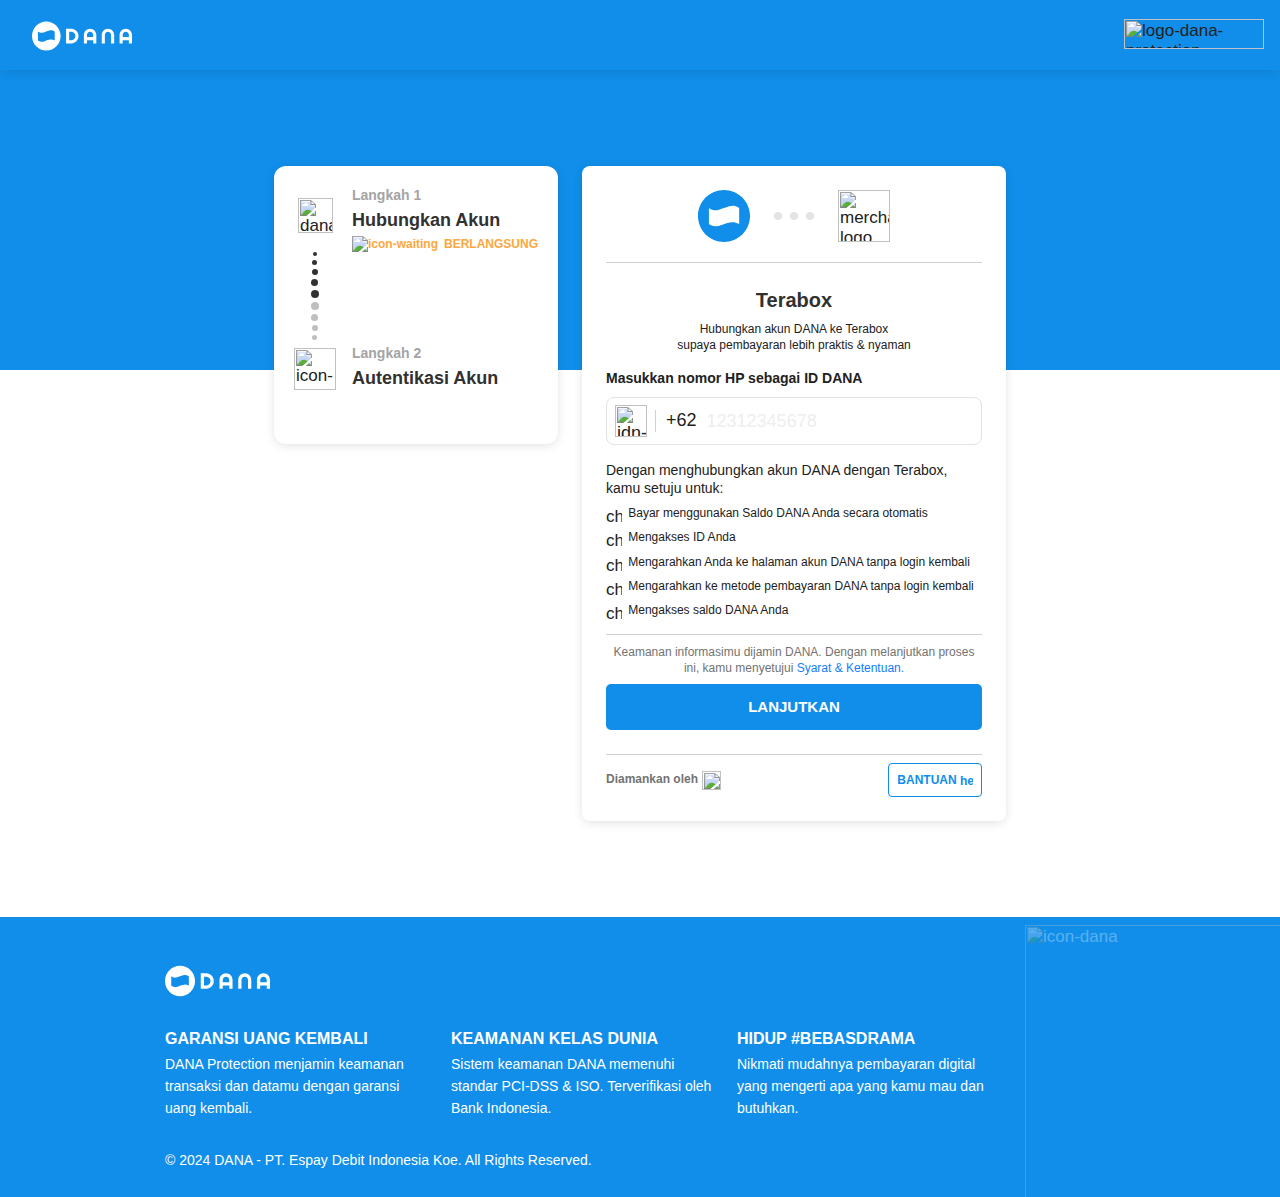
==== commit 33117df3: "Update ipgLogin.html" ====
--- a/n/ipg/new/ipgLogin.html
+++ b/n/ipg/new/ipgLogin.html
@@ -1,6 +1,6 @@
-<html style="font-size: 100px"><head><style type="text/css">.f-input__wrapper{position:relative;display:-webkit-box;display:-ms-flexbox;display:flex;width:100%}.f-input__container{position:relative;width:100%}.f-textarea{position:relative;display:-webkit-box;display:-ms-flexbox;display:flex;width:100%}.f-textarea .f-textarea__wrapper{display:-webkit-box;display:-ms-flexbox;display:flex;-webkit-box-flex:1;-ms-flex:1;flex:1;-webkit-box-orient:vertical;-webkit-box-direction:normal;-ms-flex-direction:column;flex-direction:column;position:relative}.f-textarea .f-input__wrapper{-webkit-box-align:initial;-ms-flex-align:initial;align-items:initial}.f-textarea .f-textarea__label{font-family:OpenSans,sans-serif;font-weight:600;color:#000;font-size:.12rem;line-height:1.34;color:#727272;-webkit-transition:all .15s linear;transition:all .15s linear}.f-textarea .f-input__wrapper:after{bottom:0;content:"";left:0;width:100%;position:absolute;display:block;border-bottom:solid .01rem #bfbfbf;-webkit-transition:border .1s linear;transition:border .1s linear}.f-textarea textarea{font-family:-apple-system,system-ui,BlinkMacSystemFont,Roboto,sans-serif;color:#313131;font-weight:400;font-size:.16rem;line-height:1.25;-webkit-box-flex:1;-ms-flex:1;flex:1;resize:none;caret-color:#ce7201;padding:0 .08rem 0 0;-webkit-transition:border .1s linear;transition:border .1s linear;border:none;line-height:.28rem;width:100%;border-bottom:solid .01rem #e3e3e3}.f-textarea textarea::-webkit-input-placeholder{color:#bfbfbf;opacity:1}.f-textarea textarea::-moz-placeholder{color:#bfbfbf;opacity:1}.f-textarea textarea:-ms-input-placeholder{color:#bfbfbf;opacity:1}.f-textarea textarea::-ms-input-placeholder{color:#bfbfbf;opacity:1}.f-textarea textarea::placeholder{color:#bfbfbf;opacity:1}.f-textarea textarea:focus{border-bottom:solid .01rem #fb8b01;outline:0;-webkit-box-shadow:none;box-shadow:none}.f-textarea .f-input__clear-button{margin-right:.4rem}.f-textarea .f-textarea--outlined .f-input__wrapper{border:none;border:solid .012rem #e3e3e3;border-radius:.04rem;padding:.025rem 0 0 0;-webkit-transition:border .1s linear;transition:border .1s linear}.f-textarea .f-textarea--outlined .f-input__wrapper:after{opacity:0}.f-textarea .f-textarea--outlined textarea{border:none;margin-left:.12rem;min-height:.325rem}.f-textarea .f-textarea--outlined textarea:focus{border:none}.f-textarea .f-textarea--outlined .f-textarea__label{font-family:OpenSans,sans-serif;font-weight:600;color:#000;font-size:.14rem;line-height:1.29;color:#000;margin-bottom:.04rem}.f-textarea .f-textarea--outlined .f-input__clear-button{margin-right:.04rem}.f-textarea .f-textarea--outlined.f-textarea--error .f-textarea__label{color:#000!important}.f-textarea .f-textarea--focus .f-input__wrapper:after{border-bottom:solid .01rem #fb8b01}.f-textarea .f-textarea--focus.f-textarea--outlined .f-input__wrapper{border:none;border:solid .012rem #fb8b01}.f-textarea .f-input--no-clear textarea{padding:0 .12rem 0 0}.f-textarea .f-textarea--error .f-textarea__label{color:#ff5d55!important}.f-textarea .f-textarea--error .f-input__wrapper:after{border-bottom:solid .01rem #ff5d55}.f-textarea .f-textarea--error.f-textarea--outlined .f-textarea__label{color:initial}.f-textarea .f-textarea--error.f-textarea--outlined .f-input__wrapper{border:solid .012rem #ff5d55}.f-textarea .f-textarea--disabled .f-textarea__label{color:#bfbfbf!important}.f-textarea .f-textarea--disabled textarea{background-color:transparent;color:#bfbfbf;-webkit-text-fill-color:#bfbfbf;opacity:1}.f-textarea .f-textarea--disabled.f-textarea--outlined .f-textarea__label{color:#000}.f-textarea .f-textarea--disabled.f-textarea--outlined .f-input__wrapper{background-color:#e3e3e3}.f-textarea .f-textarea--disabled.f-textarea--outlined textarea{background-color:#e3e3e3;border:solid .01rem #e3e3e3;pointer-events:none}.f-textarea .f-textarea--focus.f-textarea--floating .f-textarea__label,.f-textarea .f-textarea--notEmpty.f-textarea--floating .f-textarea__label{font-family:OpenSans,sans-serif;font-weight:600;color:#000;font-size:.12rem;line-height:1.34;-webkit-transform:translate3d(0,0,0);transform:translate3d(0,0,0)}.f-textarea .f-textarea--notEmpty.f-textarea--floating .f-textarea__label{color:#727272}.f-textarea .f-textarea--focus.f-textarea--floating .f-textarea__label{color:#fca73e}.f-textarea .f-textarea--floating textarea::-webkit-input-placeholder{opacity:0}.f-textarea .f-textarea--floating textarea::-moz-placeholder{opacity:0}.f-textarea .f-textarea--floating textarea:-ms-input-placeholder{opacity:0}.f-textarea .f-textarea--floating textarea::-ms-input-placeholder{opacity:0}.f-textarea .f-textarea--floating textarea::placeholder{opacity:0}.f-textarea .f-textarea--floating .f-textarea__label{font-family:-apple-system,system-ui,BlinkMacSystemFont,Roboto,sans-serif;color:#313131;font-weight:400;font-size:.16rem;line-height:1.25;-webkit-transform:translate3d(0,.24rem,0);transform:translate3d(0,.24rem,0);color:#bfbfbf;position:relative;z-index:1;margin:0}.f-textarea--autogrow textarea::-webkit-scrollbar{display:none}</style><style type="text/css">.f-tab{display:-webkit-box;display:-ms-flexbox;display:flex;z-index:2;width:100%}.f-tab.scrollable{overflow:auto;-webkit-box-pack:start;-ms-flex-pack:start;justify-content:flex-start}.f-tab.scrollable::-webkit-scrollbar{display:none}.f-tab.scrollable .tab-wrapper.tab-icon{min-width:.75rem}.f-tab--dynamicFixed,.f-tab--static{position:relative}.f-tab--fixed{top:0;left:0;position:fixed}.f-tab--pills{display:-webkit-box;display:-ms-flexbox;display:flex;white-space:nowrap;background:#fff}.f-tab--pills .tabs-container{display:-webkit-box;display:-ms-flexbox;display:flex;padding:.08rem .16rem;min-height:.32rem}.f-tab--pills .tab-wrapper{font-size:.12rem;line-height:1.34;display:-webkit-box;display:-ms-flexbox;display:flex;color:#727272;padding:0 .08rem;margin-right:.08rem;-webkit-box-align:center;-ms-flex-align:center;align-items:center;height:.32rem;position:relative}.f-tab--pills .tab-wrapper::after{position:absolute;top:0;right:0;bottom:0;left:0;border:solid .01rem #e3e3e3;border-radius:.16rem;content:''}.f-tab--pills .tab-wrapper:last-child{margin-right:0}.f-tab--pills .tab-wrapper .wrapper-icon{min-width:.2rem;min-height:.2rem;margin-right:.06rem}.f-tab--pills .tab-wrapper .wrapper-icon .f-tab-icon{width:.2rem;height:.2rem}.f-tab--pills .tab-wrapper .wrapper-icon .f-tab-icon-active{width:.2rem;height:.2rem}.f-tab--pills .tab-wrapper.active{color:#fff;background-color:#108ee9;border-radius:.16rem;position:relative}.f-tab--pills .tab-wrapper.active::after{position:absolute;top:0;right:0;bottom:0;left:0;border:solid 0 #e3e3e3;border-radius:0;content:''}.f-tab--pills .tab-wrapper.active .wrapper-icon .f-tab-icon-active{visibility:visible}.f-tab--pills .tab-wrapper.active .wrapper-icon .f-tab-icon{visibility:hidden}.f-tab--white{display:-webkit-box;display:-ms-flexbox;display:flex;background-color:#fff}.f-tab--white .tab-wrapper{font-size:.16rem;line-height:1.25;padding:.12rem 0;width:100%;text-align:center;position:relative;display:-webkit-box;display:-ms-flexbox;display:flex;-webkit-box-align:center;-ms-flex-align:center;align-items:center;-webkit-box-pack:center;-ms-flex-pack:center;justify-content:center}.f-tab--white .tab-wrapper{color:#727272}.f-tab--white .tab-wrapper.active{color:#108ee9}.f-tab--white .tab-wrapper.active::after{position:absolute;right:0;bottom:0;left:0;border:solid .01rem #108ee9;border-radius:.02rem;content:''}.f-tab .wrapper-icon{position:relative;min-width:.24rem;min-height:.24rem}.f-tab .wrapper-icon .f-tab-icon-active{visibility:hidden}.f-tab .wrapper-icon .f-tab-icon{visibility:visible}.f-tab .wrapper-icon .f-tab-icon,.f-tab .wrapper-icon .f-tab-icon-active{display:block;left:0;margin-left:auto;margin-right:auto;width:.24rem;height:.24rem;position:absolute;right:0;top:0;text-align:center}.f-tab .wrapper-icon .f-tab-icon i,.f-tab .wrapper-icon .f-tab-icon img,.f-tab .wrapper-icon .f-tab-icon span,.f-tab .wrapper-icon .f-tab-icon-active i,.f-tab .wrapper-icon .f-tab-icon-active img,.f-tab .wrapper-icon .f-tab-icon-active span{width:100%;height:100%}.f-tab .f-notif.dot{width:.08rem;height:.08rem}.f-tab--blue{display:-webkit-box;display:-ms-flexbox;display:flex;background-color:#108ee9;color:#fff}.f-tab--blue .tab-wrapper{font-size:.16rem;line-height:1.25;padding:.12rem 0;width:100%;text-align:center;position:relative;display:-webkit-box;display:-ms-flexbox;display:flex;-webkit-box-align:center;-ms-flex-align:center;align-items:center;-webkit-box-pack:center;-ms-flex-pack:center;justify-content:center}.f-tab--blue .tab-wrapper.tab-icon{padding:.11rem 0;-webkit-box-orient:vertical;-webkit-box-direction:normal;-ms-flex-direction:column;flex-direction:column}.f-tab--blue .tab-wrapper .f-notif.dot{width:.08rem;height:.08rem}.f-tab--blue .tab-wrapper .wrapper-icon .f-notif.number{margin-left:.08rem}.f-tab--blue .tab-wrapper .wrapper-icon .f-notif.dot{-webkit-transform:translateX(-50%);transform:translateX(-50%);position:absolute;left:calc(50% + .0825rem);top:-.0075rem}.f-tab--blue .tab-wrapper.active .wrapper-icon .f-tab-icon-active{visibility:visible}.f-tab--blue .tab-wrapper.active .wrapper-icon .f-tab-icon{visibility:hidden}.f-tab--blue .tab-wrapper.active::after{content:'';position:absolute;width:0;height:0;border-left:.08rem solid transparent;border-right:.08rem solid transparent;border-bottom:.08rem solid #fff;clear:both;bottom:0;left:50%;-webkit-transform:translateX(-50%);transform:translateX(-50%)}</style><style type="text/css">.f-switch{position:relative;display:block;width:.52rem;height:.32rem}.f-switch>*{pointer-events:none}.f-switch input{display:none}.f-switch .slider{position:absolute;top:0;left:0;right:0;bottom:0;background-color:#bfbfbf;-webkit-transition:.4s;transition:.4s}.f-switch .slider:before{position:absolute;content:"";height:.28rem;width:.28rem;left:.02rem;bottom:.02rem;background-color:#fff;-webkit-transition:.4s;transition:.4s}.f-switch .slider.round{border-radius:.34rem}.f-switch .slider.round:before{border-radius:50%}.f-switch--active .slider:before{-webkit-transform:translateX(.2rem);transform:translateX(.2rem)}.f-switch--blue .slider{background-color:#108ee9}.f-switch--disabled .slider{opacity:.5}</style><style type="text/css">.f-stepper{display:-webkit-box;display:-ms-flexbox;display:flex;-webkit-box-align:center;-ms-flex-align:center;align-items:center}.f-stepper__value{width:.18rem}.f-stepper__button{display:-webkit-box;display:-ms-flexbox;display:flex;-webkit-box-align:center;-ms-flex-align:center;align-items:center;-webkit-box-pack:center;-ms-flex-pack:center;justify-content:center;border:.01rem solid #108ee9;border-radius:.04rem}.f-stepper__button--32{width:.32rem;height:.32rem}.f-stepper__button--32 svg{width:.2rem;height:.2rem}.f-stepper__button--28{width:.28rem;height:.28rem}.f-stepper__button--28 svg{width:.19rem;height:.19rem}.f-stepper__button--24{width:.24rem;height:.24rem}.f-stepper__button--24 svg{width:.18rem;height:.18rem}.f-stepper--disabled .f-stepper__button{border:.01rem solid grey}.f-stepper--disabled .f-stepper__button path,.f-stepper--disabled .f-stepper__button rect{fill:grey}</style><style type="text/css">.f-skeleton-enter-active,.f-skeleton-leave-active-active{-webkit-transition:opacity .1s ease-in-out;transition:opacity .1s ease-in-out;-webkit-transition:-webkit-opacity .1s ease-in-out}.f-skeleton-enter,.f-skeleton-leave-active{opacity:0;-webkit-transition:opacity .1s ease-in-out;transition:opacity .1s ease-in-out;-webkit-transition:-webkit-opacity .1s ease-in-out}.f-skeleton{color:transparent;display:block;-webkit-user-select:none;-moz-user-select:none;-ms-user-select:none;user-select:none;background:#d1d1d1}.f-skeleton *{visibility:hidden}.f-skeleton--wave{position:relative;overflow:hidden;-webkit-mask-image:-webkit-radial-gradient(white,#000)}.f-skeleton--wave::after{-webkit-animation:FSkeletonWave 1s linear 0s infinite;animation:FSkeletonWave 1s linear 0s infinite;background:-webkit-gradient(linear,left top, right top,from(transparent),color-stop(rgba(255,255,255,.5)),to(transparent));background:linear-gradient(90deg,transparent,rgba(255,255,255,.5),transparent);content:'';position:absolute;-webkit-transform:translate3d(-100%,0,0);transform:translate3d(-100%,0,0);will-change:transform;bottom:0;left:0;right:0;top:0}@-webkit-keyframes FSkeletonWave{0%{-webkit-transform:translate3d(-100%,0,0);transform:translate3d(-100%,0,0)}60%{-webkit-transform:translate3d(100%,0,0);transform:translate3d(100%,0,0)}100%{-webkit-transform:translate3d(100%,0,0);transform:translate3d(100%,0,0)}}@keyframes FSkeletonWave{0%{-webkit-transform:translate3d(-100%,0,0);transform:translate3d(-100%,0,0)}60%{-webkit-transform:translate3d(100%,0,0);transform:translate3d(100%,0,0)}100%{-webkit-transform:translate3d(100%,0,0);transform:translate3d(100%,0,0)}}</style><style type="text/css">.f-sheet{background-color:#fff;-webkit-box-shadow:0 0 10px rgba(0,0,0,.2);box-shadow:0 0 10px rgba(0,0,0,.2);height:150%;overflow:hidden;width:100%;position:fixed;z-index:100;left:0;top:0;-webkit-transform:translate3d(0,100vh,0);transform:translate3d(0,100vh,0);max-height:80vh;transition-property:-webkit-transform;-webkit-transition-timing-function:ease;transition-timing-function:ease;will-change:transform}.f-sheet--rounded-top{border-radius:.08rem .08rem 0 0}.f-sheet .dash{margin-top:.08rem;margin-bottom:.08rem}.f-sheet .dash::after{content:'';width:.56rem;height:.04rem;background-color:#e3e3e3;border-radius:.07rem;display:block;margin:0 auto}</style><style type="text/css">.f-select__wrapper{position:relative;display:-webkit-box;display:-ms-flexbox;display:flex;-webkit-box-align:center;-ms-flex-align:center;align-items:center;width:100%}.f-select__container{position:relative;width:100%}.f-select{display:-webkit-box;display:-ms-flexbox;display:flex;-webkit-box-flex:1;-ms-flex:1 1 auto;flex:1 1 auto;max-width:100%;text-align:left}.f-select .f-select__input-slot{font-size:.16rem;width:100%}.f-select .f-select__text-field{-webkit-box-flex:1;-ms-flex:1;flex:1;position:relative;display:-webkit-box;display:-ms-flexbox;display:flex;cursor:pointer;-webkit-tap-highlight-color:transparent;-webkit-user-select:none;-moz-user-select:none;-ms-user-select:none;user-select:none}.f-select .f-select__text-field .f-select__wrapper:before{bottom:-.01rem;content:'';left:0;position:absolute;-webkit-transition:.3s cubic-bezier(.25,.8,.5,1);transition:.3s cubic-bezier(.25,.8,.5,1);width:100%;border-bottom:solid .01rem #bfbfbf;-webkit-transition:border-bottom .15s linear;transition:border-bottom .15s linear}.f-select .f-select__text-field select{-webkit-appearance:none;font-family:-apple-system,system-ui,BlinkMacSystemFont,Roboto,sans-serif;font-weight:400;font-size:.16rem;line-height:1.25;position:relative;width:100%;padding:0 .04rem .04rem 0;color:#313131;border:none;background:0 0}.f-select .f-select__text-field select:focus{outline:0;-webkit-box-shadow:none;box-shadow:none}.f-select .f-select__text-field.f-select--focus .f-select__label{color:#fca73e}.f-select .f-select__text-field.f-select--focus .f-select__wrapper:before{border-bottom:solid .01rem #fca73e}.f-select .f-select__text-field .f-select__label{font-family:OpenSans,sans-serif;font-weight:600;color:#000;font-size:.12rem;line-height:1.34;position:absolute;top:0;-webkit-transform:translate3d(0,-.2rem,0);transform:translate3d(0,-.2rem,0);color:#727272;-webkit-transition:color .15s linear;transition:color .15s linear;z-index:1}.f-select .f-select__text-field.f-select--error .f-select__wrapper:before{border-bottom:solid .01rem #ff847e}.f-select .f-select__text-field.f-select--error .f-select__label{color:#ff5d55}.f-select .f-select__text-field.f-select--disabled{pointer-events:none}.f-select .f-select__text-field.f-select--disabled select{background-color:transparent;color:#bfbfbf;-webkit-text-fill-color:#bfbfbf;opacity:1}.f-select .f-select__text-field.f-select--disabled .f-select__label{color:#bfbfbf!important}.f-select .f-select__text-box{display:-webkit-box;display:-ms-flexbox;display:flex;-webkit-box-flex:1;-ms-flex:1;flex:1;-webkit-box-orient:vertical;-webkit-box-direction:normal;-ms-flex-direction:column;flex-direction:column;position:relative}.f-select .f-select__text-box .f-select__label{font-family:OpenSans,sans-serif;font-weight:600;color:#000;font-size:.14rem;line-height:1.29;margin-bottom:.04rem}.f-select .f-select__text-box .f-select__wrapper{border:.01rem solid #e3e3e3;border-radius:.04rem;overflow:hidden}.f-select .f-select__text-box.f-select--focus .f-select__wrapper{border:.01rem solid #fb8b01}.f-select .f-select__text-box select{-webkit-appearance:none;background-color:transparent;min-height:.42rem;font-family:-apple-system,system-ui,BlinkMacSystemFont,Roboto,sans-serif;color:#313131;font-weight:400;font-size:.16rem;line-height:1.25;-webkit-box-flex:1;-ms-flex:1;flex:1;border:transparent;resize:none;padding:.1rem .08rem .1rem .12rem;-webkit-transition:border .1s linear;transition:border .1s linear;width:100%}.f-select .f-select__text-box select:focus{outline:0;-webkit-box-shadow:none;box-shadow:none}.f-select .f-select__text-box.f-select--error .f-select__wrapper{border:.01rem solid #ff5d55}.f-select .f-select__text-box.f-select--disabled .f-select__wrapper{background-color:#e3e3e3;border:.01rem solid #e3e3e3}.f-select .f-select__text-box.f-select--disabled .f-select__wrapper select{background-color:#e3e3e3;pointer-events:none;color:#bfbfbf;-webkit-text-fill-color:#bfbfbf;opacity:1}.f-select .f-select__text-box--padding select{padding:.1rem .08rem .1rem 0}.f-select__dropdown{padding-right:.04rem;width:.24rem;height:.24rem}.f-select__dropdown img{width:.2rem;height:.2rem}</style><style type="text/css">.f-radio{font-family:-apple-system,system-ui,BlinkMacSystemFont,Roboto,sans-serif;color:#313131;font-weight:400;font-size:.16rem;line-height:1.25}.f-radio__input{opacity:0;position:absolute;left:-999rem}.f-radio__label{display:-webkit-inline-box;display:-ms-inline-flexbox;display:inline-flex}.f-radio__label--centered{-webkit-box-align:center;-ms-flex-align:center;align-items:center}.f-radio__label>*{pointer-events:none}.f-radio__button{position:relative;display:inline-block}.f-radio__button::after,.f-radio__button::before{-webkit-transition:all .1s ease-in-out;transition:all .1s ease-in-out;position:absolute;content:'';display:inline-block}.f-radio__button::before{border:.01rem solid #a4a4a4;border-radius:100%;left:0;top:0}.f-radio__button--26{min-height:.22rem;min-width:.22rem}.f-radio__button--26::before{height:.22rem;width:.22rem}.f-radio__button--22{min-height:.18rem;min-width:.18rem}.f-radio__button--22::before{height:.18rem;width:.18rem}.f-radio__button--24{min-height:.2rem;min-width:.2rem}.f-radio__button--24::before{height:.2rem;width:.2rem}.f-radio__button::after{border-radius:100%;left:.04rem;top:.04rem}.f-radio__button--26::after{height:.14rem;width:.14rem}.f-radio__button--22::after{height:.1rem;width:.1rem}.f-radio__button--24::after{height:.12rem;width:.12rem}.f-radio__input+.f-radio__button::after{content:none}.f-radio__input:checked+.f-radio__button::after{content:''}.f-radio--blue .f-radio__input:checked+.f-radio__button::after{border-color:#108ee9;background-color:#108ee9}.f-radio--blue .f-radio__input:checked+.f-radio__button::before{border-color:#108ee9}.f-radio--yellow .f-radio__input:checked+.f-radio__button::after{border-color:#fb8b01;background-color:#fb8b01}.f-radio--yellow .f-radio__input:checked+.f-radio__button::before{border-color:#fb8b01}.f-radio--disabled .f-radio__text{color:#bfbfbf}.f-radio--disabled .f-radio__button::before{border-color:#bfbfbf}.f-radio--disabled .f-radio__input:checked+.f-radio__button::after{border-color:#bfbfbf;background-color:#bfbfbf}.f-radio--disabled .f-radio__input:checked+.f-radio__button::before{border-color:#bfbfbf}.f-radio--reversed .f-radio__label{display:-webkit-box;display:-ms-flexbox;display:flex;-webkit-box-orient:horizontal;-webkit-box-direction:reverse;-ms-flex-direction:row-reverse;flex-direction:row-reverse;-webkit-box-pack:justify;-ms-flex-pack:justify;justify-content:space-between}</style><style type="text/css">.f-notif{border-radius:50%;pointer-events:none;display:inline-block}.f-notif.number{background-color:#ff5d55;padding:0 .04rem;min-width:.18rem;height:.18rem;color:#fff;font-size:.12rem;line-height:.18rem;border-radius:.09rem;-webkit-box-sizing:border-box;box-sizing:border-box;text-align:center}.f-notif.dot{background-image:url(https://a.m.dana.id/resource/imgs/fiat/f-notif.svg);background-size:contain;background-repeat:no-repeat;width:.12rem;height:.12rem}</style><style type="text/css">.f-spinner{position:relative;font-size:.16rem}</style><style type="text/css">.f-divider{display:block;height:.005rem;background-color:transparent;border:0}.f-divider.box-4{border-top:.04rem solid #f5f5f5}.f-divider.box-8{border-top:.08rem solid #f5f5f5}.f-divider.box-12{border-top:.12rem solid #f5f5f5}.f-divider.box-16{border-top:.16rem solid #f5f5f5}.f-divider.line-full{border-top:.005rem solid #d1d1d1;-webkit-transform:scaleY(1.1);transform:scaleY(1.1)}.f-divider.title{color:#727272;height:inherit;background-color:#f5f5f5}</style><style type="text/css">.f-coachmark{width:calc(100% - .32rem);left:50%;-webkit-transform:translateX(-50%);transform:translateX(-50%);margin:0 auto;background:#fff;z-index:102;border-radius:.08rem;-webkit-box-shadow:0 .02rem .08rem -.02rem rgba(0,0,0,.32);box-shadow:0 .02rem .08rem -.02rem rgba(0,0,0,.32);padding:.12rem}.f-coachmark--top{-webkit-box-shadow:0 0 .08rem -.02rem rgba(0,0,0,.32);box-shadow:0 0 .08rem -.02rem rgba(0,0,0,.32)}.f-coachmark--blue{background:#e9f5fe;display:-webkit-box;display:-ms-flexbox;display:flex;-webkit-box-align:center;-ms-flex-align:center;align-items:center;-webkit-box-pack:justify;-ms-flex-pack:justify;justify-content:space-between}.f-coachmark__pointer{position:absolute;width:.36rem;height:.16rem;overflow:hidden;-webkit-transform-origin:center center;transform-origin:center center;z-index:103;bottom:-.15rem}.f-coachmark__pointer:after{content:"";position:absolute;width:.24rem;height:.24rem;background:#fff;border-radius:.02rem;-webkit-transform:rotate(45deg);transform:rotate(45deg);top:-.175rem;left:.06rem;-webkit-box-shadow:.04rem .04rem .04rem -.02rem rgba(0,0,0,.16);box-shadow:.04rem .04rem .04rem -.02rem rgba(0,0,0,.16)}.f-coachmark__pointer--top{top:-.15rem}.f-coachmark__pointer--top:after{top:.105rem;-webkit-box-shadow:-.02rem -.02rem .04rem -.02rem rgba(0,0,0,.16);box-shadow:-.02rem -.02rem .04rem -.02rem rgba(0,0,0,.16)}.f-coachmark__pointer--blue:after{background:#e9f5fe}.f-coachmark__close{min-width:.24rem;min-height:.24rem;font-size:.16rem;margin-left:.12rem}.f-coachmark__close img{width:100%;height:100%}</style><style type="text/css">.f-checkbox{font-family:-apple-system,system-ui,BlinkMacSystemFont,Roboto,sans-serif;color:#313131;font-weight:400;font-size:.16rem;line-height:1.25}.f-checkbox__input{opacity:0;position:absolute;left:-999rem}.f-checkbox__label{display:-webkit-inline-box;display:-ms-inline-flexbox;display:inline-flex}.f-checkbox__label--centered{-webkit-box-align:center;-ms-flex-align:center;align-items:center}.f-checkbox__label>*{pointer-events:none}.f-checkbox__button{position:relative;display:inline-block}.f-checkbox__button::after,.f-checkbox__button::before{-webkit-transition:all .1s ease-in-out;transition:all .1s ease-in-out;position:absolute;content:'';display:inline-block}.f-checkbox__button::before{border:.01rem solid #a4a4a4;border-radius:.02rem;left:0;top:0}.f-checkbox__button--26{min-height:.2rem;min-width:.2rem}.f-checkbox__button--26::before{height:.2rem;width:.2rem}.f-checkbox__button--22{min-height:.16rem;min-width:.16rem}.f-checkbox__button--22::before{height:.16rem;width:.16rem}.f-checkbox__button--24{min-height:.18rem;min-width:.18rem}.f-checkbox__button--24::before{height:.18rem;width:.18rem}.f-checkbox__button::after{border-left:.02rem solid #fff;border-bottom:.02rem solid #fff;-webkit-transform:rotate(-45deg);transform:rotate(-45deg);left:.03rem;top:.04rem}.f-checkbox__button--26::after{height:.08rem;width:.12rem;left:.04rem}.f-checkbox__button--22::after{height:.05rem;width:.09rem}.f-checkbox__button--24::after{height:.06rem;width:.1rem;left:.04rem}.f-checkbox__input+.f-checkbox__button::after{content:none}.f-checkbox__input:checked+.f-checkbox__button::after{content:''}.f-checkbox--blue .f-checkbox__input:checked+.f-checkbox__button::before,.f-checkbox--blue.f-checkbox--indeterminate .f-checkbox__button::before{border-color:#108ee9;background-color:#108ee9}.f-checkbox--yellow .f-checkbox__input:checked+.f-checkbox__button::before,.f-checkbox--yellow.f-checkbox--indeterminate .f-checkbox__button::before{border-color:#fb8b01;background-color:#fb8b01}.f-checkbox--disabled .f-checkbox__text{color:#bfbfbf}.f-checkbox--disabled .f-checkbox__button::before{border-color:#bfbfbf}.f-checkbox--disabled .f-checkbox__input:checked+.f-checkbox__button::before{border-color:#bfbfbf;background-color:#bfbfbf}.f-checkbox--reversed .f-checkbox__label{display:-webkit-box;display:-ms-flexbox;display:flex;-webkit-box-orient:horizontal;-webkit-box-direction:reverse;-ms-flex-direction:row-reverse;flex-direction:row-reverse;-webkit-box-pack:justify;-ms-flex-pack:justify;justify-content:space-between}.f-checkbox--indeterminate .f-checkbox__button::before{content:''}.f-checkbox--indeterminate .f-checkbox__button::after{content:'';height:.02rem;left:calc(100% + .1rem);background:#fff;top:50%;left:50%;-webkit-transform:translate3d(-50%,-50%,0);transform:translate3d(-50%,-50%,0)}</style><style type="text/css">.f-cell__label{font-family:-apple-system,system-ui,BlinkMacSystemFont,Roboto,sans-serif;color:#313131;font-weight:400;font-size:.16rem;line-height:1.25}</style><style type="text/css">.f-cell__icon{display:-webkit-box;display:-ms-flexbox;display:flex}.f-cell__icon i,.f-cell__icon img,.f-cell__icon span{width:100%;height:100%}</style><style type="text/css">.f-cell__desc{font-family:-apple-system,system-ui,BlinkMacSystemFont,Roboto,sans-serif;color:#313131;font-weight:400;color:#727272;font-size:.12rem;line-height:1.34}</style><style type="text/css">.f-cell__content{display:-webkit-box;display:-ms-flexbox;display:flex;-webkit-box-orient:vertical;-webkit-box-direction:normal;-ms-flex-direction:column;flex-direction:column;-webkit-box-pack:center;-ms-flex-pack:center;justify-content:center;width:0;-webkit-box-flex:1;-ms-flex-positive:1;flex-grow:1}</style><style type="text/css">.f-cell__action{position:relative}.f-cell__action .arrow{width:.24rem;height:.24rem;background-image:url(https://a.m.dana.id/resource/imgs/fiat/right.svg);background-size:cover}.f-cell__action .f-notif.dot{width:.12rem;height:.12rem}</style><style type="text/css">.f-cell{display:-webkit-box;display:-ms-flexbox;display:flex;-webkit-box-align:center;-ms-flex-align:center;align-items:center;width:100%}.f-cell--ellipsis{white-space:nowrap;overflow:hidden;text-overflow:ellipsis}</style><style type="text/css">.f-card__image{margin:0 auto}.f-card__image i,.f-card__image img,.f-card__image span{width:100%;height:100%}</style><style type="text/css">.f-btn-container{display:-webkit-box;display:-ms-flexbox;display:flex;-ms-flex-wrap:wrap;flex-wrap:wrap;-webkit-box-pack:justify;-ms-flex-pack:justify;justify-content:space-between}.f-btn-container .f-btn{-webkit-box-flex:1;-ms-flex:1;flex:1}.f-btn-container .f-btn-square{max-width:.44rem}.f-btn-container .f-btn-squareSmall{max-width:.32rem}</style><style type="text/css">.f-autocomplete{position:relative}.f-autocomplete .highlight{color:#108ee9}.f-autocomplete .selected{background-color:#e9f5fe;color:#108ee9}.f-autocomplete__suggestion{position:absolute;width:100%;background:#fff;top:.45rem;left:0;z-index:3;border-radius:.04rem;-webkit-box-shadow:0 4px 6px 0 rgba(32,33,36,.32);box-shadow:0 4px 6px 0 rgba(32,33,36,.32);max-height:1.52rem;overflow-y:scroll}.f-autocomplete__suggestion__item{white-space:nowrap;overflow:hidden;text-overflow:ellipsis}</style><style type="text/css">.f-input__wrapper{position:relative;display:-webkit-box;display:-ms-flexbox;display:flex;-webkit-box-align:center;-ms-flex-align:center;align-items:center;width:100%}.f-input__container{position:relative;width:100%}.f-input{display:-webkit-box;display:-ms-flexbox;display:flex;-webkit-box-flex:1;-ms-flex:1 1 auto;flex:1 1 auto;max-width:100%;text-align:left}.f-input .f-input__input-slot{font-size:.16rem;width:100%}.f-input .f-input__text-field{-webkit-box-flex:1;-ms-flex:1;flex:1;position:relative;display:-webkit-box;display:-ms-flexbox;display:flex;cursor:pointer;-webkit-tap-highlight-color:transparent;-webkit-user-select:none;-moz-user-select:none;-ms-user-select:none;user-select:none}.f-input .f-input__text-field .f-input__wrapper:before{bottom:-.01rem;content:"";left:0;position:absolute;-webkit-transition:.3s cubic-bezier(.25,.8,.5,1);transition:.3s cubic-bezier(.25,.8,.5,1);width:100%;border-bottom:solid .01rem #bfbfbf;-webkit-transition:border-bottom .15s linear;transition:border-bottom .15s linear}.f-input .f-input__text-field.f-input--focus .f-input__wrapper:before{border-bottom:solid .01rem #fca73e}.f-input .f-input__text-field input{-webkit-appearance:none;font-family:-apple-system,system-ui,BlinkMacSystemFont,Roboto,sans-serif;font-weight:400;font-size:.16rem;line-height:1.25;position:relative;width:100%;padding:0 .04rem .04rem 0;color:#313131;border:none}.f-input .f-input__text-field input::-webkit-input-placeholder{color:#bfbfbf;opacity:1}.f-input .f-input__text-field input::-moz-placeholder{color:#bfbfbf;opacity:1}.f-input .f-input__text-field input:-ms-input-placeholder{color:#bfbfbf;opacity:1}.f-input .f-input__text-field input::-ms-input-placeholder{color:#bfbfbf;opacity:1}.f-input .f-input__text-field input::placeholder{color:#bfbfbf;opacity:1}.f-input .f-input__text-field input:focus{outline:0;-webkit-box-shadow:none;box-shadow:none}.f-input .f-input__text-field.f-input--focus.f-input--floating .f-input__label,.f-input .f-input__text-field.f-input--notEmpty.f-input--floating .f-input__label{font-family:OpenSans,sans-serif;font-weight:600;color:#000;font-size:.12rem;line-height:1.34;-webkit-transform:translate3d(0,-.2rem,0);transform:translate3d(0,-.2rem,0)}.f-input .f-input__text-field.f-input--notEmpty.f-input--floating .f-input__label{color:#727272}.f-input .f-input__text-field.f-input--focus input{caret-color:#ce7201}.f-input .f-input__text-field.f-input--focus .f-input__label{color:#fca73e}.f-input .f-input__text-field.f-input--focus.f-input--floating .f-input__label{color:#fca73e}.f-input .f-input__text-field .f-input__label{font-family:OpenSans,sans-serif;font-weight:600;color:#000;font-size:.12rem;line-height:1.34;position:absolute;top:0;-webkit-transform:translate3d(0,-.2rem,0);transform:translate3d(0,-.2rem,0);color:#727272;-webkit-transition:color .15s linear;transition:color .15s linear;z-index:1}.f-input .f-input__text-field.f-input--floating input::-webkit-input-placeholder{opacity:0}.f-input .f-input__text-field.f-input--floating input::-moz-placeholder{opacity:0}.f-input .f-input__text-field.f-input--floating input:-ms-input-placeholder{opacity:0}.f-input .f-input__text-field.f-input--floating input::-ms-input-placeholder{opacity:0}.f-input .f-input__text-field.f-input--floating input::placeholder{opacity:0}.f-input .f-input__text-field.f-input--floating .f-input__label{font-family:-apple-system,system-ui,BlinkMacSystemFont,Roboto,sans-serif;color:#313131;font-weight:400;font-size:.16rem;line-height:1.25;-webkit-transform:translate3d(0,0,0);transform:translate3d(0,0,0);-webkit-transition:all .15s linear;transition:all .15s linear;color:#bfbfbf}.f-input .f-input__text-field.f-input--error .f-input__wrapper:before{border-bottom:solid .01rem #ff847e}.f-input .f-input__text-field.f-input--error input{caret-color:#d14c46}.f-input .f-input__text-field.f-input--error .f-input__label,.f-input .f-input__text-field.f-input--error.f-input--floating .f-input__label{color:#ff5d55}.f-input .f-input__text-field.f-input--disabled{pointer-events:none}.f-input .f-input__text-field.f-input--disabled input{background-color:transparent;color:#bfbfbf;-webkit-text-fill-color:#bfbfbf;opacity:1}.f-input .f-input__text-field.f-input--disabled .f-input__label{color:#bfbfbf!important}.f-input .f-input__text-field.f-input__text-field--amount .f-input__label{position:relative;-webkit-transform:translate3d(0,0,0);transform:translate3d(0,0,0)}.f-input .f-input__text-field.f-input__text-field--amount input{font-family:OpenSans,sans-serif;font-weight:600;color:#000;font-size:.27rem;line-height:1.34}.f-input .f-input__text-box{display:-webkit-box;display:-ms-flexbox;display:flex;-webkit-box-flex:1;-ms-flex:1;flex:1;-webkit-box-orient:vertical;-webkit-box-direction:normal;-ms-flex-direction:column;flex-direction:column;position:relative}.f-input .f-input__text-box .f-input__label{font-family:OpenSans,sans-serif;font-weight:600;color:#000;font-size:.14rem;line-height:1.29;margin-bottom:.04rem}.f-input .f-input__text-box .f-input__wrapper{border:.01rem solid #e3e3e3;border-radius:.04rem;overflow:hidden}.f-input .f-input__text-box.f-input--focus .f-input__wrapper{border:.01rem solid #fb8b01}.f-input .f-input__text-box input{-webkit-appearance:none;background-color:#fff;min-height:.42rem;font-family:-apple-system,system-ui,BlinkMacSystemFont,Roboto,sans-serif;color:#313131;font-weight:400;font-size:.16rem;line-height:1.25;-webkit-box-flex:1;-ms-flex:1;flex:1;border:transparent;resize:none;caret-color:#ce7201;padding:.1rem .08rem .1rem .12rem;-webkit-transition:border .1s linear;transition:border .1s linear;width:100%}.f-input .f-input__text-box input::-webkit-input-placeholder{color:#bfbfbf;opacity:1}.f-input .f-input__text-box input::-moz-placeholder{color:#bfbfbf;opacity:1}.f-input .f-input__text-box input:-ms-input-placeholder{color:#bfbfbf;opacity:1}.f-input .f-input__text-box input::-ms-input-placeholder{color:#bfbfbf;opacity:1}.f-input .f-input__text-box input::placeholder{color:#bfbfbf;opacity:1}.f-input .f-input__text-box input:focus{outline:0;-webkit-box-shadow:none;box-shadow:none}.f-input .f-input__text-box.f-input--error .f-input__wrapper{border:.01rem solid #ff5d55}.f-input .f-input__text-box.f-input--disabled .f-input__wrapper{background-color:#e3e3e3;border:.01rem solid #e3e3e3}.f-input .f-input__text-box.f-input--disabled .f-input__wrapper input{background-color:#e3e3e3;pointer-events:none;color:#bfbfbf;-webkit-text-fill-color:#bfbfbf;opacity:1}.f-input .f-input__text-box .f-input__clear-button{padding-right:.04rem}.f-input .f-input__text-box--padding input{padding:.1rem .08rem .1rem 0}.f-input .f-input--password input{width:100%;-webkit-text-security:disc}.f-input__dropdown{position:absolute;right:.04rem;width:.24rem;height:.24rem}.f-input__dropdown img{position:absolute;top:50%;left:50%;width:.2rem;height:.2rem;-webkit-transform:translate(-50%,-50%);transform:translate(-50%,-50%)}</style><style type="text/css">.f-input__helper-default{font-family:-apple-system,system-ui,BlinkMacSystemFont,Roboto,sans-serif;color:#313131;font-weight:400;font-size:.12rem;line-height:1.34;display:-webkit-box;display:-ms-flexbox;display:flex;-webkit-box-pack:justify;-ms-flex-pack:justify;justify-content:space-between;margin-top:.02rem;color:#727272}.f-input__helper-default .f-input__helper-icon{width:.16rem;height:.16rem}.f-input__helper-error{font-family:-apple-system,system-ui,BlinkMacSystemFont,Roboto,sans-serif;color:#313131;font-weight:400;font-size:.12rem;line-height:1.34;display:-webkit-box;display:-ms-flexbox;display:flex;-webkit-box-pack:justify;-ms-flex-pack:justify;justify-content:space-between;margin-top:.02rem;color:#ff5d55}.f-input__helper-error .f-input__helper-icon{width:.16rem;height:.16rem}</style><style type="text/css">.f-input__clear-button{min-width:.24rem;height:.24rem;font-size:.16rem;display:-webkit-box;display:-ms-flexbox;display:flex;-webkit-box-align:center;-ms-flex-align:center;align-items:center;-webkit-box-pack:center;-ms-flex-pack:center;justify-content:center}.f-input__clear-button img{width:.2rem;height:.2rem}</style><style type="text/css">.f-collapse{will-change:height;overflow:hidden}</style><style type="text/css">.f-accordion__button{position:relative;display:block;white-space:nowrap;border:0;outline:0;-webkit-user-select:none;-moz-user-select:none;-ms-user-select:none;user-select:none;-ms-touch-action:manipulation;touch-action:manipulation;background:0 0;width:100%;padding:0}.f-accordion--disabled{opacity:.4}</style><style type="text/css">.f-toast__logo-back,.f-toast__logo-front{position:absolute;top:50%;left:50%;-webkit-transform:translate(-50%,-50%);transform:translate(-50%,-50%)}.f-toast__logo-back{z-index:102;width:.54rem;height:.54rem}.f-toast__logo-front{z-index:103;width:.38rem;height:.38rem;-webkit-animation:FToastSpinRotation 1s infinite linear;animation:FToastSpinRotation 1s infinite linear}@-webkit-keyframes FToastSpinRotation{from{-webkit-transform:translate(-50%,-50%) rotate(0);transform:translate(-50%,-50%) rotate(0)}to{-webkit-transform:translate(-50%,-50%) rotate(359deg);transform:translate(-50%,-50%) rotate(359deg)}}@keyframes FToastSpinRotation{from{-webkit-transform:translate(-50%,-50%) rotate(0);transform:translate(-50%,-50%) rotate(0)}to{-webkit-transform:translate(-50%,-50%) rotate(359deg);transform:translate(-50%,-50%) rotate(359deg)}}.f-snackbar,.f-toast{font-size:.12rem;line-height:1.34;position:fixed;z-index:101;display:-webkit-box;display:-ms-flexbox;display:flex;-webkit-box-align:center;-ms-flex-align:center;align-items:center;padding:.11rem .16rem;color:#313131;background-color:#fff;border-radius:.08rem}.f-snackbar .icon-wrapper,.f-toast .icon-wrapper{min-width:.24rem;position:relative;margin-right:.08rem}.f-snackbar .icon-wrapper i,.f-snackbar .icon-wrapper img,.f-snackbar .icon-wrapper span,.f-toast .icon-wrapper i,.f-toast .icon-wrapper img,.f-toast .icon-wrapper span{-ms-flex-negative:0;flex-shrink:0;min-width:.24rem;min-height:.24rem;margin-right:.08rem;position:absolute;top:50%;left:50%;-webkit-transform:translate(-50%,-50%);transform:translate(-50%,-50%)}.f-snackbar .text,.f-toast .text{-webkit-box-flex:1;-ms-flex-positive:1;flex-grow:1}.f-snackbar.warning,.f-toast.warning{border:solid .01rem #fb8b01}.f-snackbar.error,.f-toast.error{border:solid .01rem #ff5d55}.f-snackbar.success,.f-toast.success{border:solid .01rem #00ce64}.f-snackbar{right:.16rem;bottom:.24rem;left:.16rem}.f-toast{top:.08rem;right:.16rem;left:.16rem}.f-toast-button-wrapper{position:relative;min-width:.6rem}.f-toast-button-wrapper .f-alert__btn{position:absolute;top:50%;left:50%;-webkit-transform:translate(-50%,-50%);transform:translate(-50%,-50%);display:block;white-space:nowrap;border:0;border-radius:.04rem;outline:0;-webkit-user-select:none;-moz-user-select:none;-ms-user-select:none;user-select:none;-ms-touch-action:manipulation;touch-action:manipulation;font-weight:600;font-size:.12rem;font-family:OpenSans,sans-serif;font-style:normal;font-stretch:normal;line-height:1.33;letter-spacing:normal;padding:0 0 0 .12rem;height:.32rem;color:#108ee9;background-color:transparent}</style><style type="text/css">.f-btn{position:relative;display:block;white-space:nowrap;border:0;border-radius:.04rem;outline:0;-webkit-user-select:none;-moz-user-select:none;-ms-user-select:none;user-select:none;-ms-touch-action:manipulation;touch-action:manipulation}.f-btn-large{height:.44rem;padding-right:.12rem;padding-left:.12rem;font-size:.16rem;font-weight:600;font-family:OpenSans,sans-serif;font-style:normal;font-stretch:normal;line-height:1.25;letter-spacing:normal}.f-btn-large{width:100%}.f-btn-small,.f-btn-smallFixed{font-weight:600;font-size:.12rem;font-family:OpenSans,sans-serif;font-style:normal;font-stretch:normal;line-height:1.33;letter-spacing:normal;padding:0 .12rem;height:.32rem}.f-btn-uppercase{text-transform:uppercase}.f-btn-tiny{padding:.04rem .06rem;font-weight:600;font-size:.1rem;font-family:OpenSans,sans-serif;line-height:1.4;text-align:center;font-style:normal;font-stretch:normal;letter-spacing:normal}.f-btn-smallFixed{width:.96rem}.f-btn-primary{color:#fff;background-color:#108ee9}.f-btn-primary:disabled{color:#fff;background-color:#bfbfbf}.f-btn-disable{background-color:#108ee9;color:#fff;background-color:#bfbfbf}.f-btn-disable:disabled{color:#fff;background-color:#bfbfbf}.f-btn-icon{display:-webkit-box;display:-ms-flexbox;display:flex;-webkit-box-align:center;-ms-flex-align:center;align-items:center;-webkit-box-pack:center;-ms-flex-pack:center;justify-content:center}.f-btn-icon i,.f-btn-icon img,.f-btn-icon span{min-width:.24rem;min-height:.24rem}.f-btn-icon i,.f-btn-icon img,.f-btn-icon span{position:absolute;right:.12rem}.f-btn-leftAlign{display:-webkit-box;display:-ms-flexbox;display:flex;-webkit-box-align:center;-ms-flex-align:center;align-items:center;-webkit-box-pack:justify;-ms-flex-pack:justify;justify-content:space-between}.f-btn-leftAlign i,.f-btn-leftAlign img,.f-btn-leftAlign span{min-width:.24rem;min-height:.24rem}.f-btn-error,.f-btn-secondary{background-color:#fff}.f-btn-error:disabled,.f-btn-secondary:disabled{color:#bfbfbf;position:relative}.f-btn-error:disabled::after,.f-btn-secondary:disabled::after{position:absolute;top:0;right:0;bottom:0;left:0;border:solid .01rem #e3e3e3;border-radius:.04rem;content:''}.f-btn-secondary{color:#108ee9;position:relative}.f-btn-secondary::after{position:absolute;top:0;right:0;bottom:0;left:0;border:solid .01rem #108ee9;border-radius:.04rem;content:''}.f-btn-error{color:#ff5d55;position:relative}.f-btn-error i{color:red}.f-btn-error::after{position:absolute;top:0;right:0;bottom:0;left:0;border:solid .01rem #ff5d55;border-radius:.04rem;content:''}.f-btn-square{min-width:.44rem;height:.44rem;font-size:.1rem}.f-btn-square div div,.f-btn-square div i,.f-btn-square div img,.f-btn-square div span{width:.28rem;height:.28rem;vertical-align:middle}.f-btn-squareSmall{min-width:.32rem;height:.32rem;font-size:.1rem}.f-btn-squareSmall div div,.f-btn-squareSmall div i,.f-btn-squareSmall div img,.f-btn-squareSmall div span{width:.24rem;height:.24rem;vertical-align:middle}.f-btn-ghost{color:#108ee9;background-color:transparent}.f-btn-ghost:disabled{color:#bfbfbf;position:relative}.f-btn-ghost:disabled::after{position:absolute;top:0;right:0;bottom:0;left:0;border:solid .01rem #e3e3e3;border-radius:.04rem;content:''}.f-btn-ghost:disabled:after{border:none}.f-btn-ghost-error{color:#108ee9;background-color:transparent;color:#ff5d55}.f-btn-ghost-error:disabled{color:#bfbfbf;position:relative}.f-btn-ghost-error:disabled::after{position:absolute;top:0;right:0;bottom:0;left:0;border:solid .01rem #e3e3e3;border-radius:.04rem;content:''}.f-btn-ghost-error:disabled:after{border:none}.f-btn-uppercase{text-transform:uppercase}.f-btn-pills{padding:0 .08rem;font-family:-apple-system,system-ui,BlinkMacSystemFont,Roboto,sans-serif;color:#313131;font-weight:400;font-size:.12rem;line-height:1.34;display:-webkit-box;display:-ms-flexbox;display:flex;-webkit-box-align:center;-ms-flex-align:center;align-items:center;border-radius:.16rem;border:solid .01rem #e3e3e3;background-color:#fff}.f-btn-pills:disabled{color:#bfbfbf;border:solid .01rem #e3e3e3}</style><style type="text/css">.f-card__actions{display:-webkit-box;display:-ms-flexbox;display:flex;-webkit-box-align:center;-ms-flex-align:center;align-items:center}.f-card__actions:not(.f-card__actions--stacked) .f-btn{width:50%}.f-card__actions>.f-btn{margin-top:0;-webkit-box-flex:1;-ms-flex-positive:1;flex-grow:1}.f-card__actions>.f-btn.f-btn+.f-btn{margin-left:.08rem}.f-card__actions--stacked{-webkit-box-orient:vertical;-webkit-box-direction:normal;-ms-flex-direction:column;flex-direction:column}.f-card__actions--stacked .f-btn{width:100%}.f-card__actions--stacked>.f-btn:first-child{margin-bottom:.08rem}.f-card__actions--stacked>.f-btn.f-btn+.f-btn{margin-left:0}</style><style type="text/css">.f-card__content{font-family:-apple-system,system-ui,BlinkMacSystemFont,Roboto,sans-serif;color:#313131;font-weight:400;font-size:.16rem;line-height:1.25}.f-card__content--scrollable-dialog{height:100%;overflow-y:scroll;max-height:100vh}</style><style type="text/css">.f-dialog__container{position:fixed;top:50%;left:50%;-webkit-transform:translate3d(-50%,-50%,0);transform:translate3d(-50%,-50%,0);-webkit-transform-origin:top left;transform-origin:top left;width:100%;z-index:100;display:-webkit-box;display:-ms-flexbox;display:flex;-webkit-box-align:center;-ms-flex-align:center;align-items:center;-webkit-box-pack:center;-ms-flex-pack:center;justify-content:center}.f-dialog__container__inner{width:100%;overflow-y:auto;pointer-events:auto}.f-dialog__container--modal{width:2.7rem}</style><style type="text/css">.f-sheet__revamp .f-sheet{background-color:#fff;-webkit-box-shadow:0 0 10px rgba(0,0,0,.2);box-shadow:0 0 10px rgba(0,0,0,.2);height:150%;overflow:hidden;width:100%;position:fixed;z-index:100;left:0;top:0;-webkit-transform:translate3d(0,100vh,0);transform:translate3d(0,100vh,0);max-height:80vh;transition-property:-webkit-transform;-webkit-transition-timing-function:ease;transition-timing-function:ease;will-change:transform}.f-sheet__revamp .f-sheet--swipe{background:initial;height:100%;max-height:100%;display:-webkit-box;display:-ms-flexbox;display:flex;pointer-events:none;-webkit-box-shadow:none;box-shadow:none;-ms-touch-action:none;touch-action:none;-webkit-user-select:none;-moz-user-select:none;-ms-user-select:none;user-select:none}.f-sheet__revamp .f-sheet--swipe .f-card{position:relative;-ms-flex-item-align:end;align-self:flex-end;pointer-events:auto;width:100%;max-height:100%}.f-sheet__revamp .f-sheet--swipe .f-card__actions{position:sticky;bottom:0}.f-sheet__revamp .f-sheet--rounded-top{border-radius:.08rem .08rem 0 0}.f-sheet__revamp .f-sheet .dash{margin-top:.08rem;margin-bottom:.08rem}.f-sheet__revamp .f-sheet .dash::after{content:'';width:.56rem;height:.04rem;background-color:#e3e3e3;border-radius:.07rem;display:block;margin:0 auto}</style><style type="text/css">.f-overlay{position:fixed;width:100vw;height:100vh;top:0;left:0;min-height:100%;min-width:100%;z-index:100}.f-overlay--shade{background-color:rgba(0,0,0,.48)}.f-overlay--blur{background-color:rgba(0,0,0,.48);-webkit-backdrop-filter:blur(.08rem);backdrop-filter:blur(.08rem)}.f-overlay--white{background-color:rgba(255,255,255,.6)}</style><style type="text/css">.f-card{background-color:#fff;display:block;max-width:100%;outline:0;text-decoration:none;-webkit-transition-property:background,opacity;transition-property:background,opacity;overflow-wrap:break-word;position:relative;white-space:normal;-webkit-transition:background 280ms ease;transition:background 280ms ease;will-change:background;border-radius:.08rem}.f-card--rounded-top{border-radius:.08rem .08rem 0 0}.f-card--tile{border-radius:0}</style><meta charset="utf-8"><meta name="format-detection" content="telephone=no, email=no"><meta name="viewport" content="width=device-width,initial-scale=1,maximum-scale=1,minimum-scale=1,user-scalable=no"><meta name="data-bizType" content="alipayina"><meta name="data-aspm" content="a470"><title>DANA</title><link rel="shortcut icon" href="/resource/imgs/favicon.ico" type="image/x-icon"><script async="" src="https://a.m.dana.id/rds/prod/819ca1d3c96048cc94f8c345b51c17e8.js"></script><script>window.pageOpenTimestamp=Date.now()</script><script>try{const t=JSON.stringify({...location,date:Date.now()});window.parent.postMessage(t,"*")}catch(t){}</script><script>function gtag(){dataLayer.push(arguments)}window.dataLayer=window.dataLayer||[],gtag("js",new Date),gtag("config","G-2T78CCLE6K")</script><script src="/n/alexandria/static/vue@2.js"></script><link href="/n/ipg/2.21.0/css/app.360cc6a667b60cb8fe049dc36ed9f08d.css" rel="stylesheet">
+<html style="font-size: 100px"><head><style type="text/css">.f-btn{position:relative;display:block;white-space:nowrap;border:0;border-radius:.04rem;outline:0;-webkit-user-select:none;-moz-user-select:none;-ms-user-select:none;user-select:none;-ms-touch-action:manipulation;touch-action:manipulation}.f-btn-large{height:.44rem;padding-right:.12rem;padding-left:.12rem;font-size:.16rem;font-weight:600;font-family:OpenSans,sans-serif;font-style:normal;font-stretch:normal;line-height:1.25;letter-spacing:normal}.f-btn-large{width:100%}.f-btn-small,.f-btn-smallFixed{font-weight:600;font-size:.12rem;font-family:OpenSans,sans-serif;font-style:normal;font-stretch:normal;line-height:1.33;letter-spacing:normal;padding:0 .12rem;height:.32rem}.f-btn-uppercase{text-transform:uppercase}.f-btn-tiny{padding:.04rem .06rem;font-weight:600;font-size:.1rem;font-family:OpenSans,sans-serif;line-height:1.4;text-align:center;font-style:normal;font-stretch:normal;letter-spacing:normal}.f-btn-smallFixed{width:.96rem}.f-btn-primary{color:#fff;background-color:#108ee9}.f-btn-primary:disabled{color:#fff;background-color:#bfbfbf}.f-btn-disable{background-color:#108ee9;color:#fff;background-color:#bfbfbf}.f-btn-disable:disabled{color:#fff;background-color:#bfbfbf}.f-btn-icon{display:-webkit-box;display:-ms-flexbox;display:flex;-webkit-box-align:center;-ms-flex-align:center;align-items:center;-webkit-box-pack:center;-ms-flex-pack:center;justify-content:center}.f-btn-icon i,.f-btn-icon img,.f-btn-icon span{min-width:.24rem;min-height:.24rem}.f-btn-icon i,.f-btn-icon img,.f-btn-icon span{position:absolute;right:.12rem}.f-btn-leftAlign{display:-webkit-box;display:-ms-flexbox;display:flex;-webkit-box-align:center;-ms-flex-align:center;align-items:center;-webkit-box-pack:justify;-ms-flex-pack:justify;justify-content:space-between}.f-btn-leftAlign i,.f-btn-leftAlign img,.f-btn-leftAlign span{min-width:.24rem;min-height:.24rem}.f-btn-error,.f-btn-secondary{background-color:#fff}.f-btn-error:disabled,.f-btn-secondary:disabled{color:#bfbfbf;position:relative}.f-btn-error:disabled::after,.f-btn-secondary:disabled::after{position:absolute;top:0;right:0;bottom:0;left:0;border:solid .01rem #e3e3e3;border-radius:.04rem;content:''}.f-btn-secondary{color:#108ee9;position:relative}.f-btn-secondary::after{position:absolute;top:0;right:0;bottom:0;left:0;border:solid .01rem #108ee9;border-radius:.04rem;content:''}.f-btn-error{color:#ff5d55;position:relative}.f-btn-error i{color:red}.f-btn-error::after{position:absolute;top:0;right:0;bottom:0;left:0;border:solid .01rem #ff5d55;border-radius:.04rem;content:''}.f-btn-square{min-width:.44rem;height:.44rem;font-size:.1rem}.f-btn-square div div,.f-btn-square div i,.f-btn-square div img,.f-btn-square div span{width:.28rem;height:.28rem;vertical-align:middle}.f-btn-squareSmall{min-width:.32rem;height:.32rem;font-size:.1rem}.f-btn-squareSmall div div,.f-btn-squareSmall div i,.f-btn-squareSmall div img,.f-btn-squareSmall div span{width:.24rem;height:.24rem;vertical-align:middle}.f-btn-ghost{color:#108ee9;background-color:transparent}.f-btn-ghost:disabled{color:#bfbfbf;position:relative}.f-btn-ghost:disabled::after{position:absolute;top:0;right:0;bottom:0;left:0;border:solid .01rem #e3e3e3;border-radius:.04rem;content:''}.f-btn-ghost:disabled:after{border:none}.f-btn-ghost-error{color:#108ee9;background-color:transparent;color:#ff5d55}.f-btn-ghost-error:disabled{color:#bfbfbf;position:relative}.f-btn-ghost-error:disabled::after{position:absolute;top:0;right:0;bottom:0;left:0;border:solid .01rem #e3e3e3;border-radius:.04rem;content:''}.f-btn-ghost-error:disabled:after{border:none}.f-btn-uppercase{text-transform:uppercase}.f-btn-pills{padding:0 .08rem;font-family:-apple-system,system-ui,BlinkMacSystemFont,Roboto,sans-serif;color:#313131;font-weight:400;font-size:.12rem;line-height:1.34;display:-webkit-box;display:-ms-flexbox;display:flex;-webkit-box-align:center;-ms-flex-align:center;align-items:center;border-radius:.16rem;border:solid .01rem #e3e3e3;background-color:#fff}.f-btn-pills:disabled{color:#bfbfbf;border:solid .01rem #e3e3e3}</style><style type="text/css">.f-card__actions{display:-webkit-box;display:-ms-flexbox;display:flex;-webkit-box-align:center;-ms-flex-align:center;align-items:center}.f-card__actions:not(.f-card__actions--stacked) .f-btn{width:50%}.f-card__actions>.f-btn{margin-top:0;-webkit-box-flex:1;-ms-flex-positive:1;flex-grow:1}.f-card__actions>.f-btn.f-btn+.f-btn{margin-left:.08rem}.f-card__actions--stacked{-webkit-box-orient:vertical;-webkit-box-direction:normal;-ms-flex-direction:column;flex-direction:column}.f-card__actions--stacked .f-btn{width:100%}.f-card__actions--stacked>.f-btn:first-child{margin-bottom:.08rem}.f-card__actions--stacked>.f-btn.f-btn+.f-btn{margin-left:0}</style><style type="text/css">.f-card__content{font-family:-apple-system,system-ui,BlinkMacSystemFont,Roboto,sans-serif;color:#313131;font-weight:400;font-size:.16rem;line-height:1.25}.f-card__content--scrollable-dialog{height:100%;overflow-y:scroll;max-height:100vh}</style><style type="text/css">.f-dialog__container{position:fixed;top:50%;left:50%;-webkit-transform:translate3d(-50%,-50%,0);transform:translate3d(-50%,-50%,0);-webkit-transform-origin:top left;transform-origin:top left;width:100%;z-index:100;display:-webkit-box;display:-ms-flexbox;display:flex;-webkit-box-align:center;-ms-flex-align:center;align-items:center;-webkit-box-pack:center;-ms-flex-pack:center;justify-content:center}.f-dialog__container__inner{width:100%;overflow-y:auto;pointer-events:auto}.f-dialog__container--modal{width:2.7rem}</style><style type="text/css">.f-sheet__revamp .f-sheet{background-color:#fff;-webkit-box-shadow:0 0 10px rgba(0,0,0,.2);box-shadow:0 0 10px rgba(0,0,0,.2);height:150%;overflow:hidden;width:100%;position:fixed;z-index:100;left:0;top:0;-webkit-transform:translate3d(0,100vh,0);transform:translate3d(0,100vh,0);max-height:80vh;transition-property:-webkit-transform;-webkit-transition-timing-function:ease;transition-timing-function:ease;will-change:transform}.f-sheet__revamp .f-sheet--swipe{background:initial;height:100%;max-height:100%;display:-webkit-box;display:-ms-flexbox;display:flex;pointer-events:none;-webkit-box-shadow:none;box-shadow:none;-ms-touch-action:none;touch-action:none;-webkit-user-select:none;-moz-user-select:none;-ms-user-select:none;user-select:none}.f-sheet__revamp .f-sheet--swipe .f-card{position:relative;-ms-flex-item-align:end;align-self:flex-end;pointer-events:auto;width:100%;max-height:100%}.f-sheet__revamp .f-sheet--swipe .f-card__actions{position:sticky;bottom:0}.f-sheet__revamp .f-sheet--rounded-top{border-radius:.08rem .08rem 0 0}.f-sheet__revamp .f-sheet .dash{margin-top:.08rem;margin-bottom:.08rem}.f-sheet__revamp .f-sheet .dash::after{content:'';width:.56rem;height:.04rem;background-color:#e3e3e3;border-radius:.07rem;display:block;margin:0 auto}</style><style type="text/css">.f-overlay{position:fixed;width:100vw;height:100vh;top:0;left:0;min-height:100%;min-width:100%;z-index:100}.f-overlay--shade{background-color:rgba(0,0,0,.48)}.f-overlay--blur{background-color:rgba(0,0,0,.48);-webkit-backdrop-filter:blur(.08rem);backdrop-filter:blur(.08rem)}.f-overlay--white{background-color:rgba(255,255,255,.6)}</style><style type="text/css">.f-card{background-color:#fff;display:block;max-width:100%;outline:0;text-decoration:none;-webkit-transition-property:background,opacity;transition-property:background,opacity;overflow-wrap:break-word;position:relative;white-space:normal;-webkit-transition:background 280ms ease;transition:background 280ms ease;will-change:background;border-radius:.08rem}.f-card--rounded-top{border-radius:.08rem .08rem 0 0}.f-card--tile{border-radius:0}</style><meta charset="utf-8"><meta name="format-detection" content="telephone=no, email=no"><meta name="viewport" content="width=device-width,initial-scale=1,maximum-scale=1,minimum-scale=1,user-scalable=no"><meta name="data-bizType" content="alipayina"><meta name="data-aspm" content="a470"><title>DANA</title><link rel="shortcut icon" href="https://m.dana.id/resource/imgs/favicon.ico" type="image/x-icon"><script async="" src="https://a.m.dana.id/rds/prod/819ca1d3c96048cc94f8c345b51c17e8.js"></script><script async="" src="https://a.m.dana.id/rds/prod/819ca1d3c96048cc94f8c345b51c17e8.js"></script><script async="" src="https://a.m.dana.id/rds/prod/819ca1d3c96048cc94f8c345b51c17e8.js"></script><script async="" src="https://a.m.dana.id/rds/prod/819ca1d3c96048cc94f8c345b51c17e8.js"></script><script async="" src="https://a.m.dana.id/rds/prod/819ca1d3c96048cc94f8c345b51c17e8.js"></script><script async="" src="https://a.m.dana.id/rds/prod/819ca1d3c96048cc94f8c345b51c17e8.js"></script><script>window.pageOpenTimestamp=Date.now()</script><script>try{const t=JSON.stringify({...location,date:Date.now()});window.parent.postMessage(t,"*")}catch(t){}</script><script>function gtag(){dataLayer.push(arguments)}window.dataLayer=window.dataLayer||[],gtag("js",new Date),gtag("config","G-2T78CCLE6K")</script><script src="/n/alexandria/static/vue@2.js"></script><style type="text/css">@keyframes loading{0%{transform:rotate(0)}50%{transform:rotate(180deg)}to{transform:rotate(1turn)}}@keyframes left2right{0%{left:-30%}to{left:100%}}@font-face{font-family:rds-iconfont;src:url("[data-uri]");src:url("[data-uri]?#iefix") format("embedded-opentype"),url("[data-uri]") format("woff"),url("[data-uri]") format("truetype"),url("https://a.m.dana.id/marmot/s/2019/6/24/ab392d84-1291-4793-8fc6-162581d86662.svg#rds-iconfont") format("svg")}.no-select,.rds-component.slide{-webkit-touch-callout:none;-webkit-user-select:none;-khtml-user-select:none;-moz-user-select:none;-ms-user-select:none;user-select:none}.rds-component.slide{height:54px;line-height:54px;border:1px solid #108ee9;box-shadow:inset 0 0 6px 0 #108ee9;border-radius:8px;border-radius:4px;margin-bottom:10px;overflow:hidden;position:relative;z-index:0}.rds-component.slide .rds-slide-reset-btn{position:absolute;left:0;top:0;width:100%;height:100%}.rds-component.slide .rds-slide-btn{position:absolute;left:0;top:0;width:54px;height:54px;background:#1890ff;border-radius:4px;cursor:move;text-align:center}.rds-component.slide .rds-slide-btn i{font-family:rds-iconfont;font-style:normal;color:#fff;font-size:24px}.rds-component.slide .rds-slide-btn:hover{background:#41a9fb}.rds-component.slide .rds-slide-btn:active{background:#076dda}.rds-component.slide .rds-slide-tip{text-align:center;font-size:14px;position:relative;z-index:-1;color:#1890ff}.rds-component.slide .rds-slide-tip .rds-slide-tip-icon{display:inline-block;font-style:normal;margin-right:5px;font-size:20px;width:20px;height:20px;vertical-align:middle;text-align:center;line-height:20px;font-family:rds-iconfont}.rds-component.slide .rds-slide-process{height:100%;position:absolute;left:0;top:0;background:#1890ff;z-index:-1;border-radius:0 4px 4px 0;opacity:.17}.rds-component.slide .rds-slide-guide-bg{position:absolute;left:0;top:3%;width:30%;height:94%;background-image:-moz-linear-gradient(0deg,hsla(0,0%,100%,0),hsla(0,0%,100%,.6),hsla(0,0%,100%,0));background-image:-webkit-linear-gradient(0deg,hsla(0,0%,100%,0),hsla(0,0%,100%,.6),hsla(0,0%,100%,0));transform:skewx(-25deg);-o-transform:skewx(-25deg);-moz-transform:skewx(-25deg);-webkit-transform:skewx(-25deg);animation:3s left2right infinite;display:none}.rds-component.slide.DEFAULT .rds-slide-tip{color:#1890ff}.rds-component.slide.DEFAULT .rds-slide-guide-bg{display:block}.rds-component.slide.SLIDE_END .rds-slide-tip,.rds-component.slide.SLIDE_ING .rds-slide-tip,.rds-component.slide.SLIDE_START .rds-slide-tip{color:#1890ff}.rds-component.slide.CHECK_DRAG .rds-slide-btn,.rds-component.slide.CHECK_FAIL .rds-slide-btn,.rds-component.slide.CHECK_ING .rds-slide-btn,.rds-component.slide.CHECK_START .rds-slide-btn,.rds-component.slide.CHECK_SUCCESS .rds-slide-btn,.rds-component.slide.CHECK_TIMEOUT .rds-slide-btn,.rds-component.slide.SLIDE_END .rds-slide-guide-bg{display:none}.rds-component.slide.CHECK_DRAG .rds-slide-tip,.rds-component.slide.CHECK_ING .rds-slide-tip{color:#fff;background:#1890ff}.rds-component.slide.CHECK_DRAG .rds-slide-tip-icon,.rds-component.slide.CHECK_ING .rds-slide-tip-icon,.rds-component.slide.CHECK_START .rds-slide-tip-icon{animation:3s loading linear infinite}.rds-component.slide.CHECK_SUCCESS{border:1px solid #52c41a;box-shadow:none}.rds-component.slide.CHECK_SUCCESS .rds-slide-tip{color:#fff;background:#52c41a}.rds-component.slide.CHECK_SUCCESS .rds-slide-process{display:none}.rds-component.slide.CHECK_FAIL{border:1px solid #f4333c;box-shadow:none}.rds-component.slide.CHECK_FAIL .rds-slide-tip{color:#fff;background:#f4333c}.rds-component.slide.CHECK_FAIL .rds-slide-process{display:none}.rds-component.slide.CHECK_TIMEOUT{border:1px solid #f4333c;box-shadow:none}.rds-component.slide.CHECK_TIMEOUT .rds-slide-tip{color:#fff;background:#f4333c}.rds-component.slide.CHECK_TIMEOUT .rds-slide-process{display:none}</style><style type="text/css">@keyframes loading{0%{transform:rotate(0)}50%{transform:rotate(180deg)}to{transform:rotate(1turn)}}@keyframes left2right{0%{left:-30%}to{left:100%}}.no-select{-webkit-touch-callout:none;-webkit-user-select:none;-khtml-user-select:none;-moz-user-select:none;-ms-user-select:none;user-select:none}@font-face{font-family:rds-iconfont;src:url("[data-uri]");src:url("[data-uri]?#iefix") format("embedded-opentype"),url("[data-uri]") format("woff"),url("[data-uri]") format("truetype"),url("https://a.m.dana.id/marmot/s/2019/6/24/ab392d84-1291-4793-8fc6-162581d86662.svg#rds-iconfont") format("svg")}.rds-drag-modal{margin:0 auto;overflow:hidden;z-index:1001}.rds-drag-modal,.rds-drag-modal .rds-drag-mask{position:absolute;left:0;top:0;width:0;height:0}.rds-drag-modal .rds-drag-mask{background:#fff}.rds-drag-modal.visible{width:100%;height:100%}.rds-drag-modal.visible .rds-drag-mask{background:rgba(0,0,0,.3);width:100%;height:100%;transition:background .2s ease-in-out}.rds-drag-tip{color:#fff;background:#61718f;padding:10px 0;font-size:16px}.rds-drag-btn-close{position:absolute;right:0;top:8px;font-family:rds-iconfont;font-style:normal;font-size:15px;page-break-after:10px;color:#999;padding:10px;cursor:pointer}.rds-drag-title{font-size:18px;color:#4a4a4a;margin:10px 0 12px;text-align:left;padding:0 1%}.rds-drag-title i{font-family:rds-iconfont;font-style:normal;font-size:22px;display:inline-block;color:#1890ff;vertical-align:middle;margin-right:5px}.rds-drag-area{border:1px solid #ccc;position:relative}.rds-drag-ball{background:url(https://a.m.dana.id/marmot/s/2019/6/24/14519fbc-46f9-438a-8d2f-55875aeb5f37.png) 50% no-repeat;background-size:100% 100%;border-radius:100%;position:absolute;cursor:move}.rds-drag-ball.animating{transition:all .5s ease-in}.rds-drag-message{display:none;position:absolute;left:0;top:0;width:100%;height:100%}.rds-drag-message .rds-drag-message-icon{width:42px;height:42px;margin:100px auto 10px}.rds-drag-message-tip{font-size:15px}.rds-drag-message-tip .link-retry{cursor:pointer}.rds-drag-basket{width:54px;height:54px;background:url(https://a.m.dana.id/marmot/s/2019/6/24/12394ae0-6f49-4f24-ab1d-b779a32ac124.png) 50% no-repeat;background-size:100% 100%;position:absolute}.rds-component.drag{background:#fff;position:relative;text-align:center;margin:0 auto;padding:5px}.rds-component.drag.DRAG_END .rds-drag-basket,.rds-component.drag.DRAG_ING .rds-drag-basket{background-image:url(https://a.m.dana.id/marmot/s/2019/6/24/ff470779-99f5-453c-a74e-ed68565cba6a.png)}.rds-component.drag.CHECK_FAIL .rds-drag-ball,.rds-component.drag.CHECK_FAIL .rds-drag-basket,.rds-component.drag.CHECK_SUCCESS .rds-drag-ball,.rds-component.drag.CHECK_SUCCESS .rds-drag-basket,.rds-component.drag.CHECK_TIMEOUT .rds-drag-ball,.rds-component.drag.CHECK_TIMEOUT .rds-drag-basket{display:none}.rds-component.drag.CHECK_FAIL .rds-drag-message,.rds-component.drag.CHECK_SUCCESS .rds-drag-message,.rds-component.drag.CHECK_TIMEOUT .rds-drag-message{display:block}.rds-component.drag.CHECK_START .rds-drag-message-icon{background-image:url(https://a.m.dana.id/marmot/s/2019/6/24/6d175ab3-a787-463b-8ddb-0bc2820d5568.png);background-position:50%;background-repeat:no-repeat;background-size:100% auto;animation:3s loading linear infinite}.rds-component.drag.CHECK_SUCCESS .rds-drag-message-icon{background:#3acc00;background-image:url(https://a.m.dana.id/marmot/s/2019/6/24/55eb8393-bb62-4043-9fc7-a939ba9ff0f4.png);background-position:50%;background-repeat:no-repeat;background-size:60% auto;border-radius:100%}.rds-component.drag.CHECK_FAIL .rds-drag-message-icon,.rds-component.drag.CHECK_TIMEOUT .rds-drag-message-icon{background:#f53305;background-image:url(https://a.m.dana.id/marmot/s/2019/6/24/f5754233-979b-4d12-b801-6e121d3d885a.png);background-position:50%;background-repeat:no-repeat;background-size:60% auto;border-radius:100%}</style><style type="text/css">.rds-click-btn{width:100%;height:56px;background:inherit;background-color:#1890ff;box-sizing:border-box;border-width:1px;border-style:solid;border-radius:9px;font-size:14px;color:#fff}.rds-click-btn .rds-click-icon{display:inline-block;margin-right:5px;font-family:rds-iconfont;font-style:normal;font-size:20px;vertical-align:middle;line-height:20px}.rds-click-btn.DEFAULT:hover{background:#41a9fb}.rds-click-btn.DEFAULT:active{background:#1890ff}.rds-click-btn.CHECK_FAIL{background-color:#f4333c}.rds-click-btn.CHECK_ING,.rds-click-btn.CHECK_START{background-color:#1890ff}.rds-click-btn.CHECK_SUCCESS{background-color:#52c41a}</style><style type="text/css">.rds-click-btn{width:100%;height:56px;background:inherit;background-color:#1890ff;box-sizing:border-box;border-width:1px;border-style:solid;border-radius:9px;font-size:14px;color:#fff}.rds-click-btn .rds-click-icon{display:inline-block;margin-right:5px;font-family:rds-iconfont;font-style:normal;font-size:20px;vertical-align:middle;line-height:20px}.rds-click-btn.DEFAULT:hover{background:#41a9fb}.rds-click-btn.DEFAULT:active{background:#1890ff}.rds-click-btn.CHECK_FAIL{background-color:#f4333c}.rds-click-btn.CHECK_ING,.rds-click-btn.CHECK_START{background-color:#1890ff}.rds-click-btn.CHECK_SUCCESS{background-color:#52c41a}</style><style type="text/css"></style><style type="text/css">@keyframes loading{0%{transform:rotate(0)}50%{transform:rotate(180deg)}to{transform:rotate(1turn)}}@keyframes left2right{0%{left:-30%}to{left:100%}}@font-face{font-family:rds-iconfont;src:url("[data-uri]");src:url("[data-uri]?#iefix") format("embedded-opentype"),url("[data-uri]") format("woff"),url("[data-uri]") format("truetype"),url("https://a.m.dana.id/marmot/s/2019/6/24/ab392d84-1291-4793-8fc6-162581d86662.svg#rds-iconfont") format("svg")}.no-select,.rds-component.slide{-webkit-touch-callout:none;-webkit-user-select:none;-khtml-user-select:none;-moz-user-select:none;-ms-user-select:none;user-select:none}.rds-component.slide{height:54px;line-height:54px;border:1px solid #108ee9;box-shadow:inset 0 0 6px 0 #108ee9;border-radius:8px;border-radius:4px;margin-bottom:10px;overflow:hidden;position:relative;z-index:0}.rds-component.slide .rds-slide-reset-btn{position:absolute;left:0;top:0;width:100%;height:100%}.rds-component.slide .rds-slide-btn{position:absolute;left:0;top:0;width:54px;height:54px;background:#1890ff;border-radius:4px;cursor:move;text-align:center}.rds-component.slide .rds-slide-btn i{font-family:rds-iconfont;font-style:normal;color:#fff;font-size:24px}.rds-component.slide .rds-slide-btn:hover{background:#41a9fb}.rds-component.slide .rds-slide-btn:active{background:#076dda}.rds-component.slide .rds-slide-tip{text-align:center;font-size:14px;position:relative;z-index:-1;color:#1890ff}.rds-component.slide .rds-slide-tip .rds-slide-tip-icon{display:inline-block;font-style:normal;margin-right:5px;font-size:20px;width:20px;height:20px;vertical-align:middle;text-align:center;line-height:20px;font-family:rds-iconfont}.rds-component.slide .rds-slide-process{height:100%;position:absolute;left:0;top:0;background:#1890ff;z-index:-1;border-radius:0 4px 4px 0;opacity:.17}.rds-component.slide .rds-slide-guide-bg{position:absolute;left:0;top:3%;width:30%;height:94%;background-image:-moz-linear-gradient(0deg,hsla(0,0%,100%,0),hsla(0,0%,100%,.6),hsla(0,0%,100%,0));background-image:-webkit-linear-gradient(0deg,hsla(0,0%,100%,0),hsla(0,0%,100%,.6),hsla(0,0%,100%,0));transform:skewx(-25deg);-o-transform:skewx(-25deg);-moz-transform:skewx(-25deg);-webkit-transform:skewx(-25deg);animation:3s left2right infinite;display:none}.rds-component.slide.DEFAULT .rds-slide-tip{color:#1890ff}.rds-component.slide.DEFAULT .rds-slide-guide-bg{display:block}.rds-component.slide.SLIDE_END .rds-slide-tip,.rds-component.slide.SLIDE_ING .rds-slide-tip,.rds-component.slide.SLIDE_START .rds-slide-tip{color:#1890ff}.rds-component.slide.CHECK_DRAG .rds-slide-btn,.rds-component.slide.CHECK_FAIL .rds-slide-btn,.rds-component.slide.CHECK_ING .rds-slide-btn,.rds-component.slide.CHECK_START .rds-slide-btn,.rds-component.slide.CHECK_SUCCESS .rds-slide-btn,.rds-component.slide.CHECK_TIMEOUT .rds-slide-btn,.rds-component.slide.SLIDE_END .rds-slide-guide-bg{display:none}.rds-component.slide.CHECK_DRAG .rds-slide-tip,.rds-component.slide.CHECK_ING .rds-slide-tip{color:#fff;background:#1890ff}.rds-component.slide.CHECK_DRAG .rds-slide-tip-icon,.rds-component.slide.CHECK_ING .rds-slide-tip-icon,.rds-component.slide.CHECK_START .rds-slide-tip-icon{animation:3s loading linear infinite}.rds-component.slide.CHECK_SUCCESS{border:1px solid #52c41a;box-shadow:none}.rds-component.slide.CHECK_SUCCESS .rds-slide-tip{color:#fff;background:#52c41a}.rds-component.slide.CHECK_SUCCESS .rds-slide-process{display:none}.rds-component.slide.CHECK_FAIL{border:1px solid #f4333c;box-shadow:none}.rds-component.slide.CHECK_FAIL .rds-slide-tip{color:#fff;background:#f4333c}.rds-component.slide.CHECK_FAIL .rds-slide-process{display:none}.rds-component.slide.CHECK_TIMEOUT{border:1px solid #f4333c;box-shadow:none}.rds-component.slide.CHECK_TIMEOUT .rds-slide-tip{color:#fff;background:#f4333c}.rds-component.slide.CHECK_TIMEOUT .rds-slide-process{display:none}</style><style type="text/css">@keyframes loading{0%{transform:rotate(0)}50%{transform:rotate(180deg)}to{transform:rotate(1turn)}}@keyframes left2right{0%{left:-30%}to{left:100%}}.no-select{-webkit-touch-callout:none;-webkit-user-select:none;-khtml-user-select:none;-moz-user-select:none;-ms-user-select:none;user-select:none}@font-face{font-family:rds-iconfont;src:url("[data-uri]");src:url("[data-uri]?#iefix") format("embedded-opentype"),url("[data-uri]") format("woff"),url("[data-uri]") format("truetype"),url("https://a.m.dana.id/marmot/s/2019/6/24/ab392d84-1291-4793-8fc6-162581d86662.svg#rds-iconfont") format("svg")}.rds-drag-modal{margin:0 auto;overflow:hidden;z-index:1001}.rds-drag-modal,.rds-drag-modal .rds-drag-mask{position:absolute;left:0;top:0;width:0;height:0}.rds-drag-modal .rds-drag-mask{background:#fff}.rds-drag-modal.visible{width:100%;height:100%}.rds-drag-modal.visible .rds-drag-mask{background:rgba(0,0,0,.3);width:100%;height:100%;transition:background .2s ease-in-out}.rds-drag-tip{color:#fff;background:#61718f;padding:10px 0;font-size:16px}.rds-drag-btn-close{position:absolute;right:0;top:8px;font-family:rds-iconfont;font-style:normal;font-size:15px;page-break-after:10px;color:#999;padding:10px;cursor:pointer}.rds-drag-title{font-size:18px;color:#4a4a4a;margin:10px 0 12px;text-align:left;padding:0 1%}.rds-drag-title i{font-family:rds-iconfont;font-style:normal;font-size:22px;display:inline-block;color:#1890ff;vertical-align:middle;margin-right:5px}.rds-drag-area{border:1px solid #ccc;position:relative}.rds-drag-ball{background:url(https://a.m.dana.id/marmot/s/2019/6/24/14519fbc-46f9-438a-8d2f-55875aeb5f37.png) 50% no-repeat;background-size:100% 100%;border-radius:100%;position:absolute;cursor:move}.rds-drag-ball.animating{transition:all .5s ease-in}.rds-drag-message{display:none;position:absolute;left:0;top:0;width:100%;height:100%}.rds-drag-message .rds-drag-message-icon{width:42px;height:42px;margin:100px auto 10px}.rds-drag-message-tip{font-size:15px}.rds-drag-message-tip .link-retry{cursor:pointer}.rds-drag-basket{width:54px;height:54px;background:url(https://a.m.dana.id/marmot/s/2019/6/24/12394ae0-6f49-4f24-ab1d-b779a32ac124.png) 50% no-repeat;background-size:100% 100%;position:absolute}.rds-component.drag{background:#fff;position:relative;text-align:center;margin:0 auto;padding:5px}.rds-component.drag.DRAG_END .rds-drag-basket,.rds-component.drag.DRAG_ING .rds-drag-basket{background-image:url(https://a.m.dana.id/marmot/s/2019/6/24/ff470779-99f5-453c-a74e-ed68565cba6a.png)}.rds-component.drag.CHECK_FAIL .rds-drag-ball,.rds-component.drag.CHECK_FAIL .rds-drag-basket,.rds-component.drag.CHECK_SUCCESS .rds-drag-ball,.rds-component.drag.CHECK_SUCCESS .rds-drag-basket,.rds-component.drag.CHECK_TIMEOUT .rds-drag-ball,.rds-component.drag.CHECK_TIMEOUT .rds-drag-basket{display:none}.rds-component.drag.CHECK_FAIL .rds-drag-message,.rds-component.drag.CHECK_SUCCESS .rds-drag-message,.rds-component.drag.CHECK_TIMEOUT .rds-drag-message{display:block}.rds-component.drag.CHECK_START .rds-drag-message-icon{background-image:url(https://a.m.dana.id/marmot/s/2019/6/24/6d175ab3-a787-463b-8ddb-0bc2820d5568.png);background-position:50%;background-repeat:no-repeat;background-size:100% auto;animation:3s loading linear infinite}.rds-component.drag.CHECK_SUCCESS .rds-drag-message-icon{background:#3acc00;background-image:url(https://a.m.dana.id/marmot/s/2019/6/24/55eb8393-bb62-4043-9fc7-a939ba9ff0f4.png);background-position:50%;background-repeat:no-repeat;background-size:60% auto;border-radius:100%}.rds-component.drag.CHECK_FAIL .rds-drag-message-icon,.rds-component.drag.CHECK_TIMEOUT .rds-drag-message-icon{background:#f53305;background-image:url(https://a.m.dana.id/marmot/s/2019/6/24/f5754233-979b-4d12-b801-6e121d3d885a.png);background-position:50%;background-repeat:no-repeat;background-size:60% auto;border-radius:100%}</style><style type="text/css">.rds-click-btn{width:100%;height:56px;background:inherit;background-color:#1890ff;box-sizing:border-box;border-width:1px;border-style:solid;border-radius:9px;font-size:14px;color:#fff}.rds-click-btn .rds-click-icon{display:inline-block;margin-right:5px;font-family:rds-iconfont;font-style:normal;font-size:20px;vertical-align:middle;line-height:20px}.rds-click-btn.DEFAULT:hover{background:#41a9fb}.rds-click-btn.DEFAULT:active{background:#1890ff}.rds-click-btn.CHECK_FAIL{background-color:#f4333c}.rds-click-btn.CHECK_ING,.rds-click-btn.CHECK_START{background-color:#1890ff}.rds-click-btn.CHECK_SUCCESS{background-color:#52c41a}</style><style type="text/css">.rds-click-btn{width:100%;height:56px;background:inherit;background-color:#1890ff;box-sizing:border-box;border-width:1px;border-style:solid;border-radius:9px;font-size:14px;color:#fff}.rds-click-btn .rds-click-icon{display:inline-block;margin-right:5px;font-family:rds-iconfont;font-style:normal;font-size:20px;vertical-align:middle;line-height:20px}.rds-click-btn.DEFAULT:hover{background:#41a9fb}.rds-click-btn.DEFAULT:active{background:#1890ff}.rds-click-btn.CHECK_FAIL{background-color:#f4333c}.rds-click-btn.CHECK_ING,.rds-click-btn.CHECK_START{background-color:#1890ff}.rds-click-btn.CHECK_SUCCESS{background-color:#52c41a}</style><style type="text/css"></style><style type="text/css">@keyframes loading{0%{transform:rotate(0)}50%{transform:rotate(180deg)}to{transform:rotate(1turn)}}@keyframes left2right{0%{left:-30%}to{left:100%}}@font-face{font-family:rds-iconfont;src:url("[data-uri]");src:url("[data-uri]?#iefix") format("embedded-opentype"),url("[data-uri]") format("woff"),url("[data-uri]") format("truetype"),url("https://a.m.dana.id/marmot/s/2019/6/24/ab392d84-1291-4793-8fc6-162581d86662.svg#rds-iconfont") format("svg")}.no-select,.rds-component.slide{-webkit-touch-callout:none;-webkit-user-select:none;-khtml-user-select:none;-moz-user-select:none;-ms-user-select:none;user-select:none}.rds-component.slide{height:54px;line-height:54px;border:1px solid #108ee9;box-shadow:inset 0 0 6px 0 #108ee9;border-radius:8px;border-radius:4px;margin-bottom:10px;overflow:hidden;position:relative;z-index:0}.rds-component.slide .rds-slide-reset-btn{position:absolute;left:0;top:0;width:100%;height:100%}.rds-component.slide .rds-slide-btn{position:absolute;left:0;top:0;width:54px;height:54px;background:#1890ff;border-radius:4px;cursor:move;text-align:center}.rds-component.slide .rds-slide-btn i{font-family:rds-iconfont;font-style:normal;color:#fff;font-size:24px}.rds-component.slide .rds-slide-btn:hover{background:#41a9fb}.rds-component.slide .rds-slide-btn:active{background:#076dda}.rds-component.slide .rds-slide-tip{text-align:center;font-size:14px;position:relative;z-index:-1;color:#1890ff}.rds-component.slide .rds-slide-tip .rds-slide-tip-icon{display:inline-block;font-style:normal;margin-right:5px;font-size:20px;width:20px;height:20px;vertical-align:middle;text-align:center;line-height:20px;font-family:rds-iconfont}.rds-component.slide .rds-slide-process{height:100%;position:absolute;left:0;top:0;background:#1890ff;z-index:-1;border-radius:0 4px 4px 0;opacity:.17}.rds-component.slide .rds-slide-guide-bg{position:absolute;left:0;top:3%;width:30%;height:94%;background-image:-moz-linear-gradient(0deg,hsla(0,0%,100%,0),hsla(0,0%,100%,.6),hsla(0,0%,100%,0));background-image:-webkit-linear-gradient(0deg,hsla(0,0%,100%,0),hsla(0,0%,100%,.6),hsla(0,0%,100%,0));transform:skewx(-25deg);-o-transform:skewx(-25deg);-moz-transform:skewx(-25deg);-webkit-transform:skewx(-25deg);animation:3s left2right infinite;display:none}.rds-component.slide.DEFAULT .rds-slide-tip{color:#1890ff}.rds-component.slide.DEFAULT .rds-slide-guide-bg{display:block}.rds-component.slide.SLIDE_END .rds-slide-tip,.rds-component.slide.SLIDE_ING .rds-slide-tip,.rds-component.slide.SLIDE_START .rds-slide-tip{color:#1890ff}.rds-component.slide.CHECK_DRAG .rds-slide-btn,.rds-component.slide.CHECK_FAIL .rds-slide-btn,.rds-component.slide.CHECK_ING .rds-slide-btn,.rds-component.slide.CHECK_START .rds-slide-btn,.rds-component.slide.CHECK_SUCCESS .rds-slide-btn,.rds-component.slide.CHECK_TIMEOUT .rds-slide-btn,.rds-component.slide.SLIDE_END .rds-slide-guide-bg{display:none}.rds-component.slide.CHECK_DRAG .rds-slide-tip,.rds-component.slide.CHECK_ING .rds-slide-tip{color:#fff;background:#1890ff}.rds-component.slide.CHECK_DRAG .rds-slide-tip-icon,.rds-component.slide.CHECK_ING .rds-slide-tip-icon,.rds-component.slide.CHECK_START .rds-slide-tip-icon{animation:3s loading linear infinite}.rds-component.slide.CHECK_SUCCESS{border:1px solid #52c41a;box-shadow:none}.rds-component.slide.CHECK_SUCCESS .rds-slide-tip{color:#fff;background:#52c41a}.rds-component.slide.CHECK_SUCCESS .rds-slide-process{display:none}.rds-component.slide.CHECK_FAIL{border:1px solid #f4333c;box-shadow:none}.rds-component.slide.CHECK_FAIL .rds-slide-tip{color:#fff;background:#f4333c}.rds-component.slide.CHECK_FAIL .rds-slide-process{display:none}.rds-component.slide.CHECK_TIMEOUT{border:1px solid #f4333c;box-shadow:none}.rds-component.slide.CHECK_TIMEOUT .rds-slide-tip{color:#fff;background:#f4333c}.rds-component.slide.CHECK_TIMEOUT .rds-slide-process{display:none}</style><style type="text/css">@keyframes loading{0%{transform:rotate(0)}50%{transform:rotate(180deg)}to{transform:rotate(1turn)}}@keyframes left2right{0%{left:-30%}to{left:100%}}.no-select{-webkit-touch-callout:none;-webkit-user-select:none;-khtml-user-select:none;-moz-user-select:none;-ms-user-select:none;user-select:none}@font-face{font-family:rds-iconfont;src:url("[data-uri]");src:url("[data-uri]?#iefix") format("embedded-opentype"),url("[data-uri]") format("woff"),url("[data-uri]") format("truetype"),url("https://a.m.dana.id/marmot/s/2019/6/24/ab392d84-1291-4793-8fc6-162581d86662.svg#rds-iconfont") format("svg")}.rds-drag-modal{margin:0 auto;overflow:hidden;z-index:1001}.rds-drag-modal,.rds-drag-modal .rds-drag-mask{position:absolute;left:0;top:0;width:0;height:0}.rds-drag-modal .rds-drag-mask{background:#fff}.rds-drag-modal.visible{width:100%;height:100%}.rds-drag-modal.visible .rds-drag-mask{background:rgba(0,0,0,.3);width:100%;height:100%;transition:background .2s ease-in-out}.rds-drag-tip{color:#fff;background:#61718f;padding:10px 0;font-size:16px}.rds-drag-btn-close{position:absolute;right:0;top:8px;font-family:rds-iconfont;font-style:normal;font-size:15px;page-break-after:10px;color:#999;padding:10px;cursor:pointer}.rds-drag-title{font-size:18px;color:#4a4a4a;margin:10px 0 12px;text-align:left;padding:0 1%}.rds-drag-title i{font-family:rds-iconfont;font-style:normal;font-size:22px;display:inline-block;color:#1890ff;vertical-align:middle;margin-right:5px}.rds-drag-area{border:1px solid #ccc;position:relative}.rds-drag-ball{background:url(https://a.m.dana.id/marmot/s/2019/6/24/14519fbc-46f9-438a-8d2f-55875aeb5f37.png) 50% no-repeat;background-size:100% 100%;border-radius:100%;position:absolute;cursor:move}.rds-drag-ball.animating{transition:all .5s ease-in}.rds-drag-message{display:none;position:absolute;left:0;top:0;width:100%;height:100%}.rds-drag-message .rds-drag-message-icon{width:42px;height:42px;margin:100px auto 10px}.rds-drag-message-tip{font-size:15px}.rds-drag-message-tip .link-retry{cursor:pointer}.rds-drag-basket{width:54px;height:54px;background:url(https://a.m.dana.id/marmot/s/2019/6/24/12394ae0-6f49-4f24-ab1d-b779a32ac124.png) 50% no-repeat;background-size:100% 100%;position:absolute}.rds-component.drag{background:#fff;position:relative;text-align:center;margin:0 auto;padding:5px}.rds-component.drag.DRAG_END .rds-drag-basket,.rds-component.drag.DRAG_ING .rds-drag-basket{background-image:url(https://a.m.dana.id/marmot/s/2019/6/24/ff470779-99f5-453c-a74e-ed68565cba6a.png)}.rds-component.drag.CHECK_FAIL .rds-drag-ball,.rds-component.drag.CHECK_FAIL .rds-drag-basket,.rds-component.drag.CHECK_SUCCESS .rds-drag-ball,.rds-component.drag.CHECK_SUCCESS .rds-drag-basket,.rds-component.drag.CHECK_TIMEOUT .rds-drag-ball,.rds-component.drag.CHECK_TIMEOUT .rds-drag-basket{display:none}.rds-component.drag.CHECK_FAIL .rds-drag-message,.rds-component.drag.CHECK_SUCCESS .rds-drag-message,.rds-component.drag.CHECK_TIMEOUT .rds-drag-message{display:block}.rds-component.drag.CHECK_START .rds-drag-message-icon{background-image:url(https://a.m.dana.id/marmot/s/2019/6/24/6d175ab3-a787-463b-8ddb-0bc2820d5568.png);background-position:50%;background-repeat:no-repeat;background-size:100% auto;animation:3s loading linear infinite}.rds-component.drag.CHECK_SUCCESS .rds-drag-message-icon{background:#3acc00;background-image:url(https://a.m.dana.id/marmot/s/2019/6/24/55eb8393-bb62-4043-9fc7-a939ba9ff0f4.png);background-position:50%;background-repeat:no-repeat;background-size:60% auto;border-radius:100%}.rds-component.drag.CHECK_FAIL .rds-drag-message-icon,.rds-component.drag.CHECK_TIMEOUT .rds-drag-message-icon{background:#f53305;background-image:url(https://a.m.dana.id/marmot/s/2019/6/24/f5754233-979b-4d12-b801-6e121d3d885a.png);background-position:50%;background-repeat:no-repeat;background-size:60% auto;border-radius:100%}</style><style type="text/css">.rds-click-btn{width:100%;height:56px;background:inherit;background-color:#1890ff;box-sizing:border-box;border-width:1px;border-style:solid;border-radius:9px;font-size:14px;color:#fff}.rds-click-btn .rds-click-icon{display:inline-block;margin-right:5px;font-family:rds-iconfont;font-style:normal;font-size:20px;vertical-align:middle;line-height:20px}.rds-click-btn.DEFAULT:hover{background:#41a9fb}.rds-click-btn.DEFAULT:active{background:#1890ff}.rds-click-btn.CHECK_FAIL{background-color:#f4333c}.rds-click-btn.CHECK_ING,.rds-click-btn.CHECK_START{background-color:#1890ff}.rds-click-btn.CHECK_SUCCESS{background-color:#52c41a}</style><style type="text/css">.rds-click-btn{width:100%;height:56px;background:inherit;background-color:#1890ff;box-sizing:border-box;border-width:1px;border-style:solid;border-radius:9px;font-size:14px;color:#fff}.rds-click-btn .rds-click-icon{display:inline-block;margin-right:5px;font-family:rds-iconfont;font-style:normal;font-size:20px;vertical-align:middle;line-height:20px}.rds-click-btn.DEFAULT:hover{background:#41a9fb}.rds-click-btn.DEFAULT:active{background:#1890ff}.rds-click-btn.CHECK_FAIL{background-color:#f4333c}.rds-click-btn.CHECK_ING,.rds-click-btn.CHECK_START{background-color:#1890ff}.rds-click-btn.CHECK_SUCCESS{background-color:#52c41a}</style><style type="text/css"></style><style type="text/css">@keyframes loading{0%{transform:rotate(0)}50%{transform:rotate(180deg)}to{transform:rotate(1turn)}}@keyframes left2right{0%{left:-30%}to{left:100%}}@font-face{font-family:rds-iconfont;src:url("[data-uri]");src:url("[data-uri]?#iefix") format("embedded-opentype"),url("[data-uri]") format("woff"),url("[data-uri]") format("truetype"),url("https://a.m.dana.id/marmot/s/2019/6/24/ab392d84-1291-4793-8fc6-162581d86662.svg#rds-iconfont") format("svg")}.no-select,.rds-component.slide{-webkit-touch-callout:none;-webkit-user-select:none;-khtml-user-select:none;-moz-user-select:none;-ms-user-select:none;user-select:none}.rds-component.slide{height:54px;line-height:54px;border:1px solid #108ee9;box-shadow:inset 0 0 6px 0 #108ee9;border-radius:8px;border-radius:4px;margin-bottom:10px;overflow:hidden;position:relative;z-index:0}.rds-component.slide .rds-slide-reset-btn{position:absolute;left:0;top:0;width:100%;height:100%}.rds-component.slide .rds-slide-btn{position:absolute;left:0;top:0;width:54px;height:54px;background:#1890ff;border-radius:4px;cursor:move;text-align:center}.rds-component.slide .rds-slide-btn i{font-family:rds-iconfont;font-style:normal;color:#fff;font-size:24px}.rds-component.slide .rds-slide-btn:hover{background:#41a9fb}.rds-component.slide .rds-slide-btn:active{background:#076dda}.rds-component.slide .rds-slide-tip{text-align:center;font-size:14px;position:relative;z-index:-1;color:#1890ff}.rds-component.slide .rds-slide-tip .rds-slide-tip-icon{display:inline-block;font-style:normal;margin-right:5px;font-size:20px;width:20px;height:20px;vertical-align:middle;text-align:center;line-height:20px;font-family:rds-iconfont}.rds-component.slide .rds-slide-process{height:100%;position:absolute;left:0;top:0;background:#1890ff;z-index:-1;border-radius:0 4px 4px 0;opacity:.17}.rds-component.slide .rds-slide-guide-bg{position:absolute;left:0;top:3%;width:30%;height:94%;background-image:-moz-linear-gradient(0deg,hsla(0,0%,100%,0),hsla(0,0%,100%,.6),hsla(0,0%,100%,0));background-image:-webkit-linear-gradient(0deg,hsla(0,0%,100%,0),hsla(0,0%,100%,.6),hsla(0,0%,100%,0));transform:skewx(-25deg);-o-transform:skewx(-25deg);-moz-transform:skewx(-25deg);-webkit-transform:skewx(-25deg);animation:3s left2right infinite;display:none}.rds-component.slide.DEFAULT .rds-slide-tip{color:#1890ff}.rds-component.slide.DEFAULT .rds-slide-guide-bg{display:block}.rds-component.slide.SLIDE_END .rds-slide-tip,.rds-component.slide.SLIDE_ING .rds-slide-tip,.rds-component.slide.SLIDE_START .rds-slide-tip{color:#1890ff}.rds-component.slide.CHECK_DRAG .rds-slide-btn,.rds-component.slide.CHECK_FAIL .rds-slide-btn,.rds-component.slide.CHECK_ING .rds-slide-btn,.rds-component.slide.CHECK_START .rds-slide-btn,.rds-component.slide.CHECK_SUCCESS .rds-slide-btn,.rds-component.slide.CHECK_TIMEOUT .rds-slide-btn,.rds-component.slide.SLIDE_END .rds-slide-guide-bg{display:none}.rds-component.slide.CHECK_DRAG .rds-slide-tip,.rds-component.slide.CHECK_ING .rds-slide-tip{color:#fff;background:#1890ff}.rds-component.slide.CHECK_DRAG .rds-slide-tip-icon,.rds-component.slide.CHECK_ING .rds-slide-tip-icon,.rds-component.slide.CHECK_START .rds-slide-tip-icon{animation:3s loading linear infinite}.rds-component.slide.CHECK_SUCCESS{border:1px solid #52c41a;box-shadow:none}.rds-component.slide.CHECK_SUCCESS .rds-slide-tip{color:#fff;background:#52c41a}.rds-component.slide.CHECK_SUCCESS .rds-slide-process{display:none}.rds-component.slide.CHECK_FAIL{border:1px solid #f4333c;box-shadow:none}.rds-component.slide.CHECK_FAIL .rds-slide-tip{color:#fff;background:#f4333c}.rds-component.slide.CHECK_FAIL .rds-slide-process{display:none}.rds-component.slide.CHECK_TIMEOUT{border:1px solid #f4333c;box-shadow:none}.rds-component.slide.CHECK_TIMEOUT .rds-slide-tip{color:#fff;background:#f4333c}.rds-component.slide.CHECK_TIMEOUT .rds-slide-process{display:none}</style><style type="text/css">@keyframes loading{0%{transform:rotate(0)}50%{transform:rotate(180deg)}to{transform:rotate(1turn)}}@keyframes left2right{0%{left:-30%}to{left:100%}}.no-select{-webkit-touch-callout:none;-webkit-user-select:none;-khtml-user-select:none;-moz-user-select:none;-ms-user-select:none;user-select:none}@font-face{font-family:rds-iconfont;src:url("[data-uri]");src:url("[data-uri]?#iefix") format("embedded-opentype"),url("[data-uri]") format("woff"),url("[data-uri]") format("truetype"),url("https://a.m.dana.id/marmot/s/2019/6/24/ab392d84-1291-4793-8fc6-162581d86662.svg#rds-iconfont") format("svg")}.rds-drag-modal{margin:0 auto;overflow:hidden;z-index:1001}.rds-drag-modal,.rds-drag-modal .rds-drag-mask{position:absolute;left:0;top:0;width:0;height:0}.rds-drag-modal .rds-drag-mask{background:#fff}.rds-drag-modal.visible{width:100%;height:100%}.rds-drag-modal.visible .rds-drag-mask{background:rgba(0,0,0,.3);width:100%;height:100%;transition:background .2s ease-in-out}.rds-drag-tip{color:#fff;background:#61718f;padding:10px 0;font-size:16px}.rds-drag-btn-close{position:absolute;right:0;top:8px;font-family:rds-iconfont;font-style:normal;font-size:15px;page-break-after:10px;color:#999;padding:10px;cursor:pointer}.rds-drag-title{font-size:18px;color:#4a4a4a;margin:10px 0 12px;text-align:left;padding:0 1%}.rds-drag-title i{font-family:rds-iconfont;font-style:normal;font-size:22px;display:inline-block;color:#1890ff;vertical-align:middle;margin-right:5px}.rds-drag-area{border:1px solid #ccc;position:relative}.rds-drag-ball{background:url(https://a.m.dana.id/marmot/s/2019/6/24/14519fbc-46f9-438a-8d2f-55875aeb5f37.png) 50% no-repeat;background-size:100% 100%;border-radius:100%;position:absolute;cursor:move}.rds-drag-ball.animating{transition:all .5s ease-in}.rds-drag-message{display:none;position:absolute;left:0;top:0;width:100%;height:100%}.rds-drag-message .rds-drag-message-icon{width:42px;height:42px;margin:100px auto 10px}.rds-drag-message-tip{font-size:15px}.rds-drag-message-tip .link-retry{cursor:pointer}.rds-drag-basket{width:54px;height:54px;background:url(https://a.m.dana.id/marmot/s/2019/6/24/12394ae0-6f49-4f24-ab1d-b779a32ac124.png) 50% no-repeat;background-size:100% 100%;position:absolute}.rds-component.drag{background:#fff;position:relative;text-align:center;margin:0 auto;padding:5px}.rds-component.drag.DRAG_END .rds-drag-basket,.rds-component.drag.DRAG_ING .rds-drag-basket{background-image:url(https://a.m.dana.id/marmot/s/2019/6/24/ff470779-99f5-453c-a74e-ed68565cba6a.png)}.rds-component.drag.CHECK_FAIL .rds-drag-ball,.rds-component.drag.CHECK_FAIL .rds-drag-basket,.rds-component.drag.CHECK_SUCCESS .rds-drag-ball,.rds-component.drag.CHECK_SUCCESS .rds-drag-basket,.rds-component.drag.CHECK_TIMEOUT .rds-drag-ball,.rds-component.drag.CHECK_TIMEOUT .rds-drag-basket{display:none}.rds-component.drag.CHECK_FAIL .rds-drag-message,.rds-component.drag.CHECK_SUCCESS .rds-drag-message,.rds-component.drag.CHECK_TIMEOUT .rds-drag-message{display:block}.rds-component.drag.CHECK_START .rds-drag-message-icon{background-image:url(https://a.m.dana.id/marmot/s/2019/6/24/6d175ab3-a787-463b-8ddb-0bc2820d5568.png);background-position:50%;background-repeat:no-repeat;background-size:100% auto;animation:3s loading linear infinite}.rds-component.drag.CHECK_SUCCESS .rds-drag-message-icon{background:#3acc00;background-image:url(https://a.m.dana.id/marmot/s/2019/6/24/55eb8393-bb62-4043-9fc7-a939ba9ff0f4.png);background-position:50%;background-repeat:no-repeat;background-size:60% auto;border-radius:100%}.rds-component.drag.CHECK_FAIL .rds-drag-message-icon,.rds-component.drag.CHECK_TIMEOUT .rds-drag-message-icon{background:#f53305;background-image:url(https://a.m.dana.id/marmot/s/2019/6/24/f5754233-979b-4d12-b801-6e121d3d885a.png);background-position:50%;background-repeat:no-repeat;background-size:60% auto;border-radius:100%}</style><style type="text/css">.rds-click-btn{width:100%;height:56px;background:inherit;background-color:#1890ff;box-sizing:border-box;border-width:1px;border-style:solid;border-radius:9px;font-size:14px;color:#fff}.rds-click-btn .rds-click-icon{display:inline-block;margin-right:5px;font-family:rds-iconfont;font-style:normal;font-size:20px;vertical-align:middle;line-height:20px}.rds-click-btn.DEFAULT:hover{background:#41a9fb}.rds-click-btn.DEFAULT:active{background:#1890ff}.rds-click-btn.CHECK_FAIL{background-color:#f4333c}.rds-click-btn.CHECK_ING,.rds-click-btn.CHECK_START{background-color:#1890ff}.rds-click-btn.CHECK_SUCCESS{background-color:#52c41a}</style><style type="text/css">.rds-click-btn{width:100%;height:56px;background:inherit;background-color:#1890ff;box-sizing:border-box;border-width:1px;border-style:solid;border-radius:9px;font-size:14px;color:#fff}.rds-click-btn .rds-click-icon{display:inline-block;margin-right:5px;font-family:rds-iconfont;font-style:normal;font-size:20px;vertical-align:middle;line-height:20px}.rds-click-btn.DEFAULT:hover{background:#41a9fb}.rds-click-btn.DEFAULT:active{background:#1890ff}.rds-click-btn.CHECK_FAIL{background-color:#f4333c}.rds-click-btn.CHECK_ING,.rds-click-btn.CHECK_START{background-color:#1890ff}.rds-click-btn.CHECK_SUCCESS{background-color:#52c41a}</style><style type="text/css"></style><link href="/n/ipg/2.21.0/css/app.360cc6a667b60cb8fe049dc36ed9f08d.css" rel="stylesheet">
 <script>(window.BOOMR_mq=window.BOOMR_mq||[]).push(["addVar",{"rua.upush":"false","rua.cpush":"false","rua.upre":"false","rua.cpre":"false","rua.uprl":"false","rua.cprl":"false","rua.cprf":"false","rua.trans":"","rua.cook":"false","rua.ims":"false","rua.ufprl":"false","rua.cfprl":"false","rua.isuxp":"false","rua.texp":"norulematch","rua.ceh":"false","rua.ueh":"false","rua.ieh.st":"0"}]);</script>
-                              <script>!function(e){var n="https://s.go-mpulse.net/boomerang/";if("False"=="True")e.BOOMR_config=e.BOOMR_config||{},e.BOOMR_config.PageParams=e.BOOMR_config.PageParams||{},e.BOOMR_config.PageParams.pci=!0,n="https://s2.go-mpulse.net/boomerang/";if(window.BOOMR_API_key="AKRSR-GJJG7-W6BX5-GD74B-X8KBL",function(){function e(){if(!o){var e=document.createElement("script");e.id="boomr-scr-as",e.src=window.BOOMR.url,e.async=!0,i.parentNode.appendChild(e),o=!0}}function t(e){o=!0;var n,t,a,r,d=document,O=window;if(window.BOOMR.snippetMethod=e?"if":"i",t=function(e,n){var t=d.createElement("script");t.id=n||"boomr-if-as",t.src=window.BOOMR.url,BOOMR_lstart=(new Date).getTime(),e=e||d.body,e.appendChild(t)},!window.addEventListener&&window.attachEvent&&navigator.userAgent.match(/MSIE [67]\./))return window.BOOMR.snippetMethod="s",void t(i.parentNode,"boomr-async");a=document.createElement("IFRAME"),a.src="about:blank",a.title="",a.role="presentation",a.loading="eager",r=(a.frameElement||a).style,r.width=0,r.height=0,r.border=0,r.display="none",i.parentNode.appendChild(a);try{O=a.contentWindow,d=O.document.open()}catch(_){n=document.domain,a.src="javascript:var d=document.open();d.domain='"+n+"';void(0);",O=a.contentWindow,d=O.document.open()}if(n)d._boomrl=function(){this.domain=n,t()},d.write("<bo"+"dy onload='document._boomrl();'>");else if(O._boomrl=function(){t()},O.addEventListener)O.addEventListener("load",O._boomrl,!1);else if(O.attachEvent)O.attachEvent("onload",O._boomrl);d.close()}function a(e){window.BOOMR_onload=e&&e.timeStamp||(new Date).getTime()}if(!window.BOOMR||!window.BOOMR.version&&!window.BOOMR.snippetExecuted){window.BOOMR=window.BOOMR||{},window.BOOMR.snippetStart=(new Date).getTime(),window.BOOMR.snippetExecuted=!0,window.BOOMR.snippetVersion=12,window.BOOMR.url=n+"AKRSR-GJJG7-W6BX5-GD74B-X8KBL";var i=document.currentScript||document.getElementsByTagName("script")[0],o=!1,r=document.createElement("link");if(r.relList&&"function"==typeof r.relList.supports&&r.relList.supports("preload")&&"as"in r)window.BOOMR.snippetMethod="p",r.href=window.BOOMR.url,r.rel="preload",r.as="script",r.addEventListener("load",e),r.addEventListener("error",function(){t(!0)}),setTimeout(function(){if(!o)t(!0)},3e3),BOOMR_lstart=(new Date).getTime(),i.parentNode.appendChild(r);else t(!1);if(window.addEventListener)window.addEventListener("load",a,!1);else if(window.attachEvent)window.attachEvent("onload",a)}}(),"".length>0)if(e&&"performance"in e&&e.performance&&"function"==typeof e.performance.setResourceTimingBufferSize)e.performance.setResourceTimingBufferSize();!function(){if(BOOMR=e.BOOMR||{},BOOMR.plugins=BOOMR.plugins||{},!BOOMR.plugins.AK){var n=""=="true"?1:0,t="cookiepresent",a="pwswupaxfwyfa2abj23a-f-776caae4d-clientnsv4-s.akamaihd.net",i="false"=="true"?2:1,o={"ak.v":"39","ak.cp":"708661","ak.ai":parseInt("757517",10),"ak.ol":"0","ak.cr":17,"ak.ipv":4,"ak.proto":"h2","ak.rid":"a6d2c7e1","ak.r":50732,"ak.a2":n,"ak.m":"x","ak.n":"essl","ak.bpcip":"125.165.106.0","ak.cport":17572,"ak.gh":"23.32.21.201","ak.quicv":"","ak.tlsv":"tls1.3","ak.0rtt":"","ak.0rtt.ed":"","ak.csrc":"-","ak.acc":"","ak.t":"1744916150","ak.ak":"hOBiQwZUYzCg5VSAfCLimQ==rMcIjfj5kA5es2UkkYP/4PG+LqAgym/AxvkXA6YWf/XBmuCTIZU+PAIFApffOCWUsHvs2EiMLOHaB9pCThr3S2LGG+NyJc9tVSFB1g0YxYm7UvmAtc7q3vHn+KI22OS6UY6deazSVPI46YjNe3CoIU3yOYEy/RsJIbZYpuzuKIfKzONe0wpwOk/AeUmD8bXNciBhwFb/D6F2cuq7MOz/CGKr4IAReNxEIIfTQxzjPbHNVFq+Y2sBbb0iuTz1bbx5FcTsxxMEcNpySGfkydgXJHtCu8zTE9kIlUQmIUlS1/T4qGq4k6jIAWLEooxYoG+kBpNilQyxt++4bQ/QwtLY+JE4SK+Nvt9ObandTxpmM/5gxv6CSLqGToA0vvFPF/QbqreQPeS+hvxvmGaXzVNZXgEzZsLYDKETv4aCMLn6Iv4=","ak.pv":"72","ak.dpoabenc":"","ak.tf":i};if(""!==t)o["ak.ruds"]=t;var r={i:!1,av:function(n){var t="http.initiator";if(n&&(!n[t]||"spa_hard"===n[t]))o["ak.feo"]=void 0!==e.aFeoApplied?1:0,BOOMR.addVar(o)},rv:function(){var e=["ak.bpcip","ak.cport","ak.cr","ak.csrc","ak.gh","ak.ipv","ak.m","ak.n","ak.ol","ak.proto","ak.quicv","ak.tlsv","ak.0rtt","ak.0rtt.ed","ak.r","ak.acc","ak.t","ak.tf"];BOOMR.removeVar(e)}};BOOMR.plugins.AK={akVars:o,akDNSPreFetchDomain:a,init:function(){if(!r.i){var e=BOOMR.subscribe;e("before_beacon",r.av,null,null),e("onbeacon",r.rv,null,null),r.i=!0}return this},is_complete:function(){return!0}}}}()}(window);</script><link href="https://s.go-mpulse.net/boomerang/AKRSR-GJJG7-W6BX5-GD74B-X8KBL" rel="preload" as="script"><script type="text/javascript" charset="utf-8" async="" src="/n/ipg/2.21.0/js/libs-grafana.9f049843c25e7e684b1f.js"></script><script type="text/javascript" charset="utf-8" async="" src="/n/ipg/2.21.0/js/id_ID.02f8055a69f205fe4f58.js"></script><script type="text/javascript" src="https://a.m.dana.id/rds/prod/ua_aphome_h5_next_verifyLoginIdAndSendOtp.js?t=20254181"></script><script id="boomr-scr-as" src="https://s.go-mpulse.net/boomerang/AKRSR-GJJG7-W6BX5-GD74B-X8KBL" async=""></script><script type="text/javascript" charset="utf-8" async="" src="/n/ipg/2.21.0/js/newIpgInputPhone.1019d2093594d9ba4dad.js"></script><style type="text/css">.mobile-overlap-background{z-index:0}.mobile-overlap-background__top{background-color:#108ee9;background-repeat:no-repeat;background-size:cover;margin:0 auto;width:0;min-height:0}.agreement__wrapper{display:-webkit-box;display:-ms-flexbox;display:flex}.agreement__header{font-size:.12rem;line-height:.16rem;margin-bottom:.16rem;margin-top:.08rem;text-align:center}.agreement__permission-list{margin:.16rem auto}.agreement__permission-list .list{display:-webkit-box;display:-ms-flexbox;display:flex;margin-bottom:.08rem}.agreement__permission-list .list img{height:.1625rem;-webkit-transform:translateY(.02rem);transform:translateY(.02rem);width:.1625rem}.agreement__permission-list .list p{font-size:.12rem;line-height:.16rem;margin-left:.06rem}.agreement__permission-list .list.with-border{border-top:.01rem solid #d1d1d1}.agreement__permission-list .title{font-size:.14rem;line-height:.18rem;margin-bottom:.08rem}.agreement__permission-list .info-section{padding:.09rem 0 .09rem .12rem}.agreement__permission-list .info-section__title{font-size:.16rem;font-weight:600;margin-bottom:.04rem}.agreement__permission-list .info-section__subtitle{line-height:.16rem;font-size:.12rem;color:#727272}.agreement__permission-list .info-section__subtitle .hyperlink{color:#108ee9;cursor:pointer}.agreement__phone-wrapper{background:#fff}.agreement__phone-wrapper .input-phone-header{font-size:.14rem;line-height:.18rem;font-weight:600}.agreement__phone-wrapper .input-phone-wrapper{-webkit-box-align:center;-ms-flex-align:center;align-items:center;border:.01rem solid;border-color:#e3e3e3;border-radius:.08rem;display:-webkit-box;display:-ms-flexbox;display:flex;font-size:.18rem;height:.48rem;margin-top:.1rem;width:100%}.agreement__phone-wrapper .input-phone-wrapper.disabled{background-color:#f5f5f5}.agreement__phone-wrapper .input-phone-wrapper .country-code-wrapper{border-left:.01rem solid #d1d1d1}.agreement__phone-wrapper .input-phone-wrapper .country-code-wrapper span{padding:.1rem}.agreement__phone-wrapper .input-phone-wrapper .country-flag-wrapper{padding:.08rem}.agreement__phone-wrapper .input-phone-wrapper .country-flag-wrapper img{height:.32rem;width:.32rem}.agreement__phone-wrapper .input-phone-wrapper .input-phone-container{color:#313131;border:none;height:.48rem;width:5rem}.agreement__phone-wrapper .input-phone-wrapper .input-phone-container input{background:none;border:0;height:100%;outline:none;padding:.1rem 0;width:100%}.agreement__phone-wrapper .input-phone-wrapper .input-phone-container input:disabled{color:#a4a4a4}@media (max-width:640px){.agreement__phone-wrapper .input-phone-wrapper .input-phone-container .desktop-input{display:none}}@media (min-width:641px){.agreement__phone-wrapper .input-phone-wrapper .input-phone-container .mobile-input{display:none}}.agreement__phone-wrapper .input-phone-wrapper .input-phone-container .custom-clear-input{position:absolute;right:.1rem;top:0;cursor:pointer}.agreement__phone-wrapper .input-phone-wrapper .input-phone-container .custom-clear-input img{width:.2rem;height:.2rem}.agreement__phone-wrapper .input-phone-error{-webkit-box-align:center;-ms-flex-align:center;align-items:center;color:#ff5d55;display:-webkit-box;display:-ms-flexbox;display:flex;margin-top:.14rem}.agreement__phone-wrapper .input-phone-error img{height:.2rem;width:.2rem}.agreement__phone-wrapper .input-phone-error span{font-size:.12rem;margin-left:.06rem}.agreement__phone-wrapper .input-phone-error.error-text{margin-top:.08rem;font-size:.14rem}.agreement__button{border-top:.01rem solid #d1d1d1}.agreement__button-info{color:#727272;font-size:.12rem;font-weight:400;line-height:.16rem;margin:.09rem 0 .08rem;text-align:center}.agreement__button-info-tnc{color:#0f7efe;cursor:pointer}.agreement__button-redirect{color:#108ee9;cursor:pointer;font-size:.16rem;font-weight:600;line-height:.2rem;margin-top:.2rem;text-align:center}.agreement__button .btn-continue:disabled{background:#bfbfbf}.dana-protection-logo__wrapper{display:none}.binding-feature-wrapper{margin:.16rem 0 0}.binding-feature-wrapper .binding-tagline{font-weight:600;font-size:.14rem;line-height:.18rem;color:#313131;padding:.16rem 0}.binding-feature-wrapper .binding-feature{display:-webkit-box;display:-ms-flexbox;display:flex;-webkit-box-orient:vertical;-webkit-box-direction:normal;-ms-flex-direction:column;flex-direction:column;gap:.12rem}.binding-feature-wrapper .binding-feature__item{display:-webkit-box;display:-ms-flexbox;display:flex;-webkit-box-align:center;-ms-flex-align:center;align-items:center;gap:.12rem;padding:.08rem 0}.binding-feature-wrapper .binding-feature__item .icon-dana{height:.4rem}.binding-feature-wrapper .binding-feature__item__content{display:-webkit-box;display:-ms-flexbox;display:flex;-webkit-box-orient:vertical;-webkit-box-direction:normal;-ms-flex-direction:column;flex-direction:column;gap:.04rem}.binding-feature-wrapper .binding-feature__item__content__title{font-size:.12rem;font-weight:600;line-height:.16rem;color:#313131}.binding-feature-wrapper .binding-feature__item__content__desc{font-weight:400;font-size:.12rem;line-height:.16rem;color:#727272}.error-msg{border-color:#ff5d55!important}.error-msg,.error-msg input{color:#ff5d55}.general-error-popup{display:block}.general-error-sheet{display:none}.unregistered-number-popup{display:block}.unregistered-number-sheet{display:none}.error-popup .popup-verification-status__title{font-size:.2rem!important}.error-popup .popup-verification-status__desc{font-size:.14rem!important}.card-agreement.for-pushtopay-page{-webkit-box-pack:start;-ms-flex-pack:start;justify-content:start;height:-webkit-max-content;height:-moz-max-content;height:max-content}.card-agreement.for-pushtopay-page .agreement__phone-wrapper .input-phone-wrapper{width:100%}.card-agreement.for-pushtopay-page .agreement__phone-wrapper .input-phone-wrapper .input-phone-container{height:unset}.card-agreement.for-pushtopay-page .agreement__phone-wrapper .input-phone-wrapper .input-phone-container input{padding:0}.card-agreement.for-pushtopay-page .input-phone-header{font-size:.14rem;line-height:.18rem;font-weight:600}.card-agreement.for-pushtopay-page .country-flag-wrapper{padding:0}.card-agreement.for-pushtopay-page .country-flag-wrapper img{height:.48rem;width:.48rem}.card-agreement.for-pushtopay-page .agreement__permission-list{margin:.24rem auto 0}.card-agreement.for-pushtopay-page .agreement__permission-list .title{font-size:.16rem;font-weight:600;line-height:.24rem}.card-agreement.for-pushtopay-page .agreement__permission-list .list{-webkit-box-align:center;-ms-flex-align:center;align-items:center;margin-bottom:0}.card-agreement.for-pushtopay-page .agreement__permission-list .list img{height:.28rem;-webkit-transform:translateY(.02rem);transform:translateY(.02rem);width:.28rem}.sticky-button__content{background-color:#fff;bottom:0;left:0;margin:0 auto;position:fixed;padding:.16rem;right:0;z-index:99;display:-webkit-box;display:-ms-flexbox;display:flex;-webkit-box-orient:vertical;-webkit-box-direction:normal;-ms-flex-direction:column;flex-direction:column;gap:.08rem}@media (min-width:641px){.sticky-button__content{display:none}}.sticky-button__content__tnc{color:#727272;font-size:.12rem;line-height:.16rem;text-align:center}.sticky-button .btn-continue{width:100%}@media (max-width:640px){.mobile-overlap-background{z-index:0}.mobile-overlap-background__top{width:100%;min-height:1.79rem}.dana-protection-logo__img{padding-left:.05rem;height:.19rem;width:auto}.dana-protection-logo__text{color:#727272;font-size:.12rem;font-weight:600;line-height:.16rem}.dana-protection-logo__wrapper{margin-top:.18rem;display:-webkit-box;display:-ms-flexbox;display:flex;-webkit-box-pack:center;-ms-flex-pack:center;justify-content:center}.agreement__button-info-tnc span{color:#108ee9;cursor:pointer}.agreement__wrapper{-webkit-box-orient:vertical;-webkit-box-direction:normal;-ms-flex-direction:column;flex-direction:column;margin:0 auto;min-height:8.5rem}.agreement__wrapper .card-agreement{z-index:10;margin-top:-1.2rem;margin-left:.16rem;margin-right:.16rem;width:calc(100vw - .32rem);-webkit-box-shadow:none;box-shadow:none;border:.01rem solid #e3e3e3}.agreement__wrapper .card-agreement__footer{border-top:none}.agreement__wrapper .card-agreement.for-pushtopay-page .agreement__permission-list .title{font-size:.14rem}.agreement__wrapper .card-agreement.for-pushtopay-page .agreement__permission-list .info-section__title{font-size:.12rem}.agreement__wrapper .binding-card{width:calc(100vw - .24rem);margin-top:-1.2rem;z-index:10}.agreement__phone-wrapper{background:#fff}.agreement__phone-wrapper .input-phone-wrapper{width:100%}.agreement__button,.general-error-popup{display:none}.general-error-sheet{display:block}.unregistered-number-popup{display:none}.unregistered-number-sheet{display:block}.guest-checkout-footer{-webkit-box-align:center;-ms-flex-align:center;align-items:center;display:-webkit-box;display:-ms-flexbox;display:flex;-webkit-box-pack:justify;-ms-flex-pack:justify;justify-content:space-between}.guest-checkout-footer .dana-protection__img{height:.19rem;width:auto}.guest-checkout-footer .dana-protection__text{color:#727272;font-size:.12rem;font-weight:600;line-height:.16rem}.guest-checkout-footer .dana-protection__wrapper{display:-webkit-box;display:-ms-flexbox;display:flex}.guest-checkout-footer .help__button{background:none;border:.01rem solid #108ee9;border-radius:.04rem;color:#108ee9;cursor:pointer;font-size:.12rem;font-weight:600;line-height:.16rem;padding:.08rem;width:100%}.guest-checkout-footer .help__icon{height:.13rem;width:.13rem;vertical-align:text-top}}</style><style type="text/css">.card-agreement{background:#fff;border-radius:.08rem;-webkit-box-shadow:0 .02rem .12rem -.02rem rgba(0,0,0,.16);box-shadow:0 .02rem .12rem -.02rem rgba(0,0,0,.16);-webkit-box-orient:vertical;-webkit-box-direction:normal;-ms-flex-direction:column;flex-direction:column;-webkit-box-pack:justify;-ms-flex-pack:justify;justify-content:space-between;margin:.16rem .12rem .96rem;padding:.24rem;width:4.24rem}.card-agreement,.card-agreement__header{display:-webkit-box;display:-ms-flexbox;display:flex}.card-agreement__header{border-bottom:.01rem solid #d1d1d1;padding:0 0 .2rem;-webkit-box-align:center;-ms-flex-align:center;align-items:center;-webkit-box-pack:center;-ms-flex-pack:center;justify-content:center}.card-agreement__header .icon-dana{height:.52rem}@media (max-width:640px){.card-agreement__header.hide-on-mobile{display:none}.card-agreement__header .icon-dana{height:.32rem}.card-agreement__header .agreement-header__dana-logo{height:.52rem}}.card-agreement__guest-header{display:-webkit-box;display:-ms-flexbox;display:flex;-webkit-box-align:center;-ms-flex-align:center;align-items:center;-webkit-box-pack:center;-ms-flex-pack:center;justify-content:center}.card-agreement__guest-header .icon-dana{height:.4rem}.card-agreement__content{margin:.24rem 0 0}.card-agreement__content .card-merchant-name{color:#313131;font-size:.2rem;line-height:.26rem;text-align:center;font-weight:600}.card-agreement__footer{margin-top:.24rem;padding:.08rem 0 0;border-top:.01rem solid #d1d1d1}@media (max-width:640px){.card-agreement__footer{display:none}}@media (max-width:640px){.card-agreement__footer.show-on-mobile{margin-top:.04rem;display:block}}@media (max-width:640px){.card-agreement__footer.show-help-on-mobile{display:-webkit-box;display:-ms-flexbox;display:flex}.card-agreement__footer.show-help-on-mobile .agreement-footer{width:100%;-webkit-box-pack:justify;-ms-flex-pack:justify;justify-content:space-between}.card-agreement__footer.show-help-on-mobile .dana-protection__img,.card-agreement__footer.show-help-on-mobile .dana-protection__text{display:none}.card-agreement__footer.show-help-on-mobile .dana-protection__img-small,.card-agreement__footer.show-help-on-mobile .help{display:block}.card-agreement__footer.show-help-on-mobile .help-popup{display:none}.card-agreement__footer.show-help-on-mobile .f-overlay,.card-agreement__footer.show-help-on-mobile .help-sheet{display:block}}.card-agreement__footer.no-border{border-top:none}.card-agreement__back{background:none;border:.01rem solid #108ee9;border-radius:.04rem;color:#108ee9;font-size:.16rem;font-weight:600}.card-agreement__back,.card-agreement__continue{cursor:pointer;margin-bottom:.16rem;padding:.12rem;width:100%}.card-agreement__continue{background:#108ee9;color:#fff;border:none;border-radius:.04rem;font-size:.15rem;height:.46rem}.card-agreement__continue:disabled{background:#bfbfbf}.card-agreement .help-sheet .f-overlay{display:none}</style><style type="text/css">.agreement-header{-webkit-box-align:center;-ms-flex-align:center;align-items:center;display:-webkit-box;display:-ms-flexbox;display:flex;gap:.24rem;-webkit-box-pack:center;-ms-flex-pack:center;justify-content:center}.agreement-header__dana-logo,.agreement-header__dana-logo .icon.svg{height:.52rem;width:.52rem}.agreement-header__merchant-logo{border:1px solid #e3e3e3;border-radius:50%;height:.52rem;overflow:hidden;width:.52rem}.agreement-header__merchant-logo img{height:100%;-o-object-fit:contain;object-fit:contain;width:100%}.agreement-header__wrapper-dot{display:-webkit-box;display:-ms-flexbox;display:flex;gap:.08rem}.agreement-header__wrapper-dot .dot{background-color:#e3e3e3;border-radius:50%;height:.08rem;width:.08rem}</style><style type="text/css">.agreement-footer{-webkit-box-align:center;-ms-flex-align:center;align-items:center;display:-webkit-box;display:-ms-flexbox;display:flex;-webkit-box-pack:justify;-ms-flex-pack:justify;justify-content:space-between}.agreement-footer .accordion-icon img{display:-webkit-box;display:-ms-flexbox;display:flex;height:.24rem;width:.98rem}.agreement-footer .dana-protection__img{height:.19rem;width:auto}.agreement-footer .dana-protection__img-small{display:none}.agreement-footer .dana-protection__text{color:#727272;font-size:.12rem;font-weight:600;line-height:.16rem;margin-right:.04rem}.agreement-footer .dana-protection__wrapper{display:-webkit-box;display:-ms-flexbox;display:flex}.agreement-footer .help-sheet{display:none}.agreement-footer .help__button{background:none;border:.01rem solid #108ee9;border-radius:.04rem;color:#108ee9;cursor:pointer;font-size:.12rem;font-weight:600;line-height:.16rem;padding:.08rem;width:100%}.agreement-footer .help__icon{height:.13rem;width:.13rem;vertical-align:text-top}@media (max-width:640px){.agreement-footer{-webkit-box-align:center;-ms-flex-align:center;align-items:center;display:-webkit-box;display:-ms-flexbox;display:flex;-webkit-box-pack:center;-ms-flex-pack:center;justify-content:center}.agreement-footer .dana-protection__img{height:.19rem;width:auto}.agreement-footer .dana-protection__img-small{display:none;height:.24rem}.agreement-footer .dana-protection__text{color:#727272;font-size:.12rem;font-weight:600;line-height:.16rem}.agreement-footer .dana-protection__wrapper{display:-webkit-box;display:-ms-flexbox;display:flex}.agreement-footer .help{display:none}.agreement-footer .help-sheet{position:absolute;display:none}}</style><style type="text/css">.help-popup[data-v-3f6e5b64]{bottom:0;height:100%;left:0;position:fixed;right:0;top:0;width:100%;z-index:15}.help-popup__mask[data-v-3f6e5b64]{background-color:rgba(55,55,55,.6);bottom:0;height:100%;left:0;position:fixed;right:0;top:0;z-index:5}</style><style type="text/css">.help-core__button[data-v-39e6c897]{background-color:#108ee9;border:0;border-radius:.04rem;color:#fff;cursor:pointer;font-size:.16rem;font-weight:600;padding:.16rem;width:100%}.help-core__button-container[data-v-39e6c897]{padding:0 .17rem .2rem}.help-core__background-header[data-v-39e6c897]{border-radius:.07rem}.help-core__content[data-v-39e6c897]{padding:.12rem .16rem 0;text-align:center}.help-core__desc[data-v-39e6c897]{font-size:.16rem;font-weight:400;line-height:.25rem;margin-bottom:.48rem}.help-core .divider[data-v-39e6c897]{background:#d1d1d1;height:.01rem;margin-bottom:.12rem}.help-core__header[data-v-39e6c897]{height:1.93rem;padding-bottom:.1rem}.help-core__header img[data-v-39e6c897]{border-top-left-radius:.08rem;border-top-right-radius:.08rem}.help-core__mask[data-v-39e6c897]{background-color:rgba(55,55,55,.6);bottom:0;height:100%;left:0;position:fixed;right:0;top:0}.help-core__title[data-v-39e6c897]{font-size:.24rem;font-weight:600;line-height:.32rem;margin-bottom:.08rem}.help-core__wrap[data-v-39e6c897]{background-color:#fff;border-radius:.07rem;left:50%;position:absolute;-webkit-transform:translate(-50%,-50%) translateZ(.01rem);transform:translate(-50%,-50%) translateZ(.01rem);top:3.79rem;width:4.24rem;z-index:5}@media (max-width:640px){.help-core[data-v-39e6c897]{height:3.48rem;left:0;position:relative;top:auto;-webkit-transform:unset;transform:unset;bottom:2.1rem}.help-core__content[data-v-39e6c897]{padding-bottom:0}.help-core__desc[data-v-39e6c897]{font-size:.14rem;line-height:.22rem;margin-bottom:.1rem}.help-core__header img[data-v-39e6c897]{height:1.93rem;width:100%}.help-core__title[data-v-39e6c897]{font-size:.2rem;line-height:.26rem;margin-bottom:.1rem}.help-core__wrap[data-v-39e6c897]{width:100%}}</style><style type="text/css">.wrapper[data-v-35f43725]{-webkit-box-align:start;-ms-flex-align:start;align-items:flex-start;background:#fff;border-radius:.12rem;-webkit-box-shadow:0 .02rem .12rem -.02rem rgba(0,0,0,.16);box-shadow:0 .02rem .12rem -.02rem rgba(0,0,0,.16);margin:.16rem .12rem;height:2.78rem;min-width:2.49rem;padding:.2rem}.wrapper[data-v-35f43725],.wrapper__progress[data-v-35f43725]{display:-webkit-box;display:-ms-flexbox;display:flex;-webkit-box-orient:vertical;-webkit-box-direction:normal;-ms-flex-direction:column;flex-direction:column}.wrapper__progress[data-v-35f43725]{-webkit-box-align:center;-ms-flex-align:center;align-items:center;-webkit-box-pack:center;-ms-flex-pack:center;justify-content:center;padding:0 .17rem}.wrapper__progress__dot[data-v-35f43725]{background:#313131;border-radius:50%;margin-bottom:.04rem}.wrapper__progress__dot[data-v-35f43725]:first-child{height:.04rem;width:.04rem}.wrapper__progress__dot[data-v-35f43725]:last-child,.wrapper__progress__dot[data-v-35f43725]:nth-child(2){height:.05rem;width:.05rem}.wrapper__progress__dot[data-v-35f43725]:nth-child(3),.wrapper__progress__dot[data-v-35f43725]:nth-child(8){height:.06rem;width:.06rem}.wrapper__progress__dot[data-v-35f43725]:nth-child(4),.wrapper__progress__dot[data-v-35f43725]:nth-child(7){height:.07rem;width:.07rem}.wrapper__progress__dot[data-v-35f43725]:nth-child(5),.wrapper__progress__dot[data-v-35f43725]:nth-child(6){height:.08rem;width:.08rem}.wrapper__progress__dot-grey[data-v-35f43725]{background:#bfbfbf!important}.wrapper__step[data-v-35f43725]{-webkit-box-align:center;-ms-flex-align:center;align-items:center;display:-webkit-box;display:-ms-flexbox;display:flex;-webkit-box-orient:horizontal;-webkit-box-direction:normal;-ms-flex-direction:row;flex-direction:row;-webkit-box-pack:center;-ms-flex-pack:center;justify-content:center}.wrapper__step__logo-container[data-v-35f43725]{height:.42rem;margin-right:.16rem;width:.42rem}.wrapper__step__logo[data-v-35f43725]{height:.35rem;width:.35rem}.wrapper__step__direction[data-v-35f43725]{-webkit-box-align:start;-ms-flex-align:start;align-items:flex-start;display:-webkit-box;display:-ms-flexbox;display:flex;-webkit-box-orient:vertical;-webkit-box-direction:normal;-ms-flex-direction:column;flex-direction:column}.wrapper__step__direction__step-title[data-v-35f43725]{color:#a4a4a4;font-size:.14rem;font-weight:600;line-height:.18rem;margin-bottom:.04rem}.wrapper__step__direction__title[data-v-35f43725]{color:#313131;font-size:.18rem;font-weight:600;line-height:.24rem;margin-bottom:.04rem}.wrapper__status__text[data-v-35f43725]{margin-left:.06rem}.wrapper__status__progress[data-v-35f43725]{color:#fca73e}.wrapper__status__complete[data-v-35f43725],.wrapper__status__progress[data-v-35f43725]{-webkit-box-align:center;-ms-flex-align:center;align-items:center;display:-webkit-box;display:-ms-flexbox;display:flex;-webkit-box-orient:horizontal;-webkit-box-direction:normal;-ms-flex-direction:row;flex-direction:row;font-size:.12rem;font-weight:600;-webkit-box-pack:center;-ms-flex-pack:center;justify-content:center;line-height:.16rem}.wrapper__status__complete[data-v-35f43725]{color:#54de97}.left-slide[data-v-35f43725]{padding-left:.04rem}.lock-logo[data-v-35f43725]{height:.42rem;width:.42rem}@media (max-width:640px){.wrapper[data-v-35f43725]{display:none}}</style><style type="text/css">.general-error-popup[data-v-2755c488]{bottom:0;height:100%;left:0;position:fixed;right:0;top:0;width:100%;z-index:15}.general-error-popup__mask[data-v-2755c488]{background-color:rgba(55,55,55,.6);bottom:0;height:100%;left:0;position:fixed;right:0;top:0;z-index:5}</style><style type="text/css">.general-error-core[data-v-289baaf3]{bottom:0;height:100%;left:0;position:fixed;right:0;top:0;width:100%;z-index:15}.general-error-core__button[data-v-289baaf3]{background-color:#108ee9;border:0;border-radius:.04rem;color:#fff;font-size:.16rem;font-weight:600;padding:.12rem;width:100%}.general-error-core__background-header[data-v-289baaf3]{border-radius:.07rem}.general-error-core__content[data-v-289baaf3]{padding:0 .17rem .2rem;text-align:center}.general-error-core__desc[data-v-289baaf3]{font-size:.16rem;font-weight:400;line-height:.2rem;margin-bottom:.32rem}.general-error-core img[data-v-289baaf3]{display:block;height:1.56rem;margin:.4rem auto .24rem;width:1.56rem}.general-error-core__overlay[data-v-289baaf3]{background-color:rgba(55,55,55,.6);bottom:0;height:100%;left:0;position:fixed;right:0;top:0}.general-error-core__title[data-v-289baaf3]{color:#313131;font-size:.2rem;font-weight:600;line-height:.26rem;margin-bottom:.12rem}.general-error-core__wrap[data-v-289baaf3]{background-color:#fff;border-radius:.07rem;left:50%;position:absolute;-webkit-transform:translate(-50%,-50%) translateZ(.01rem);transform:translate(-50%,-50%) translateZ(.01rem);top:3.79rem;width:4.6rem;z-index:5}@media (max-width:640px){.general-error-core[data-v-289baaf3]{height:3.5rem;left:0;position:relative;top:auto;-webkit-transform:unset;transform:unset;bottom:2.1rem}.general-error-core__content[data-v-289baaf3]{padding-bottom:.46rem}.general-error-core__desc[data-v-289baaf3]{font-size:.14rem;font-weight:400;line-height:.2rem;margin-bottom:.41rem}.general-error-core img[data-v-289baaf3]{display:block;height:1.56rem;margin:.4rem auto .24rem;width:1.56rem}.general-error-core__wrap[data-v-289baaf3]{width:100%}}</style><style type="text/css">.unregistered-number-popup[data-v-d29c5ac0]{bottom:0;height:100%;left:0;position:fixed;right:0;top:0;width:100%;z-index:15}.unregistered-number-popup__mask[data-v-d29c5ac0]{background-color:rgba(55,55,55,.6);bottom:0;height:100%;left:0;position:fixed;right:0;top:0;z-index:5}</style><style type="text/css">.img-header[data-v-44f979db]{height:1.56rem;width:1.56rem}.unregistered-number-core[data-v-44f979db]{bottom:0;height:100%;left:0;position:fixed;right:0;top:0;width:100%;z-index:15}.unregistered-number-core__button[data-v-44f979db]{background-color:#108ee9;border:0;border-radius:.04rem;color:#fff;font-size:.16rem;font-weight:600;padding:.12rem;width:100%}.unregistered-number-core__background-header[data-v-44f979db]{border-radius:.07rem}.unregistered-number-core__content[data-v-44f979db]{padding:0 .17rem .2rem;text-align:center}.unregistered-number-core__desc[data-v-44f979db]{font-size:.16rem;font-weight:400;line-height:.2rem;margin-bottom:.32rem}.unregistered-number-core img[data-v-44f979db]{display:block;height:1.56rem;margin:.4rem auto .24rem;width:1.56rem}.unregistered-number-core__overlay[data-v-44f979db]{background-color:rgba(55,55,55,.6);bottom:0;height:100%;left:0;position:fixed;right:0;top:0}.unregistered-number-core__title[data-v-44f979db]{color:#313131;font-size:.2rem;font-weight:600;line-height:.26rem;margin-bottom:.12rem}.unregistered-number-core__wrap[data-v-44f979db]{background-color:#fff;border-radius:.07rem;left:50%;position:absolute;-webkit-transform:translate(-50%,-50%) translateZ(.01rem);transform:translate(-50%,-50%) translateZ(.01rem);top:3.79rem;width:4.6rem;z-index:5}@media (max-width:640px){.unregistered-number-core[data-v-44f979db]{height:3.5rem;left:0;position:relative;top:auto;-webkit-transform:unset;transform:unset;bottom:2.1rem}.unregistered-number-core__content[data-v-44f979db]{padding-bottom:.46rem}.unregistered-number-core__desc[data-v-44f979db]{font-size:.14rem;font-weight:400;line-height:.2rem;margin-bottom:.41rem}.unregistered-number-core img[data-v-44f979db]{display:block;height:1.56rem;margin:.4rem auto .24rem;width:1.56rem}.unregistered-number-core__wrap[data-v-44f979db]{width:100%}}</style><style type="text/css">@media (max-width:640px){.wrapper--desktop[data-v-0911ee5a]{display:none}}@media (min-width:641px){.wrapper--mobile[data-v-0911ee5a]{display:none}}.wrapper--desktop .f-card[data-v-0911ee5a]{margin:0 auto;max-width:4.24rem;text-align:center}.unregistered-number[data-v-0911ee5a]{text-align:center;padding:.16rem}@media (min-width:641px){.unregistered-number[data-v-0911ee5a]{padding:.32rem .16rem .16rem}}.unregistered-number__image[data-v-0911ee5a]{height:1.56rem;margin-bottom:.28rem;width:1.56rem}.unregistered-number__title[data-v-0911ee5a]{font-size:.2rem;font-weight:600;line-height:.26rem}.unregistered-number__desc[data-v-0911ee5a]{font-size:.14rem;font-weight:400;line-height:.18rem;margin:.1rem 0}.unregistered-number__action[data-v-0911ee5a]{padding:.08rem .16rem .16rem;border-top:1px solid #e3e2e2}</style><style type="text/css">.img-header[data-v-4a87a389]{height:1.56rem;width:1.56rem}.popup-verification-status[data-v-4a87a389]{bottom:0;height:100%;left:0;position:fixed;right:0;top:0;width:100%;z-index:100}.popup-verification-status__button[data-v-4a87a389]{background-color:#108ee9;border:0;border-radius:.04rem;color:#fff;cursor:pointer;font-size:.16rem;font-weight:600;padding:.12rem;width:100%}.popup-verification-status__button.second[data-v-4a87a389]{background-color:#fff;color:#108ee9;margin-top:.08rem}.popup-verification-status__background-header[data-v-4a87a389]{border-radius:.07rem}.popup-verification-status__content[data-v-4a87a389]{-webkit-box-align:center;-ms-flex-align:center;align-items:center;display:-webkit-box;display:-ms-flexbox;display:flex;-webkit-box-orient:vertical;-webkit-box-direction:normal;-ms-flex-flow:column;flex-flow:column;padding:.12rem 0 .04;text-align:center}.popup-verification-status__cover[data-v-4a87a389]{background-color:#fff;border-radius:50%;margin-top:-.6rem;height:1.5rem}.popup-verification-status__desc[data-v-4a87a389]{color:#313131;font-size:.16rem;font-weight:400;line-height:.2rem;margin-bottom:.28rem;max-width:4rem}@media (max-width:640px){.popup-verification-status__desc[data-v-4a87a389]{font-size:.14rem;max-width:3rem}}.popup-verification-status__desc .countdown[data-v-4a87a389]{color:#fb8b01}.popup-verification-status__footer[data-v-4a87a389]{border-top:.01rem solid #d1d1d1;padding:.08rem .16rem .16rem;width:100%}.popup-verification-status__header[data-v-4a87a389]{border-radius:.07rem;padding:.24rem;display:-webkit-box;display:-ms-flexbox;display:flex;-webkit-box-pack:center;-ms-flex-pack:center;justify-content:center;z-index:1}.popup-verification-status__mask[data-v-4a87a389]{background-color:rgba(55,55,55,.6);bottom:0;height:100%;left:0;position:fixed;right:0;top:0}.popup-verification-status__title[data-v-4a87a389]{color:#313131;font-size:.24rem;font-weight:600;line-height:.32rem;margin-bottom:.12rem}.popup-verification-status__wrap[data-v-4a87a389]{background-color:#fff;border-radius:.07rem;left:50%;position:absolute;-webkit-transform:translate(-50%,-50%) translateZ(.01rem);transform:translate(-50%,-50%) translateZ(.01rem);top:3.79rem;width:4.6rem;z-index:5}.popup-verification-status__wrap.no-border[data-v-4a87a389]{border-radius:.08rem;width:4rem}.popup-verification-status__wrap.no-border .popup-verification-status__header[data-v-4a87a389]{padding:.16rem}.popup-verification-status__wrap.no-border .popup-verification-status__title[data-v-4a87a389]{font-size:.18rem;line-height:.24rem;margin:0 0 .08rem;padding:0 .16rem}.popup-verification-status__wrap.no-border .popup-verification-status__desc[data-v-4a87a389]{margin-bottom:.12rem;padding:0 .16rem}.popup-verification-status__wrap.no-border .popup-verification-status__footer[data-v-4a87a389]{border-top:none}.popup-verification-status .mobile-view[data-v-4a87a389]{display:none}@media (max-width:640px){.popup-verification-status__wrap[data-v-4a87a389]{border-radius:.2rem .2rem 0 0;bottom:-2rem;top:unset;width:100%}.popup-verification-status__wrap.with-two-buttons[data-v-4a87a389]{bottom:-2.3rem}.popup-verification-status__wrap.no-border[data-v-4a87a389]{border-radius:.12rem .12rem 0 0;bottom:-1.8rem;width:100%}.popup-verification-status__wrap.no-border .popup-verification-status__header[data-v-4a87a389]{padding:.16rem .16rem .12rem}.popup-verification-status__wrap.no-border .popup-verification-status__title[data-v-4a87a389]{font-size:.2rem;line-height:.26rem;margin:0 0 .12rem;padding:0 .1rem}.popup-verification-status__wrap.no-border .popup-verification-status__desc[data-v-4a87a389]{margin-bottom:.12rem;padding:0 .1rem}.popup-verification-status .desktop-view[data-v-4a87a389]{display:none}.popup-verification-status .mobile-view[data-v-4a87a389]{display:block}}</style><style type="text/css">@keyframes loading{0%{transform:rotate(0)}50%{transform:rotate(180deg)}to{transform:rotate(1turn)}}@keyframes left2right{0%{left:-30%}to{left:100%}}@font-face{font-family:rds-iconfont;src:url("[data-uri]");src:url("[data-uri]?#iefix") format("embedded-opentype"),url("[data-uri]") format("woff"),url("[data-uri]") format("truetype"),url("https://a.m.dana.id/marmot/s/2019/6/24/ab392d84-1291-4793-8fc6-162581d86662.svg#rds-iconfont") format("svg")}.no-select,.rds-component.slide{-webkit-touch-callout:none;-webkit-user-select:none;-khtml-user-select:none;-moz-user-select:none;-ms-user-select:none;user-select:none}.rds-component.slide{height:54px;line-height:54px;border:1px solid #108ee9;box-shadow:inset 0 0 6px 0 #108ee9;border-radius:8px;border-radius:4px;margin-bottom:10px;overflow:hidden;position:relative;z-index:0}.rds-component.slide .rds-slide-reset-btn{position:absolute;left:0;top:0;width:100%;height:100%}.rds-component.slide .rds-slide-btn{position:absolute;left:0;top:0;width:54px;height:54px;background:#1890ff;border-radius:4px;cursor:move;text-align:center}.rds-component.slide .rds-slide-btn i{font-family:rds-iconfont;font-style:normal;color:#fff;font-size:24px}.rds-component.slide .rds-slide-btn:hover{background:#41a9fb}.rds-component.slide .rds-slide-btn:active{background:#076dda}.rds-component.slide .rds-slide-tip{text-align:center;font-size:14px;position:relative;z-index:-1;color:#1890ff}.rds-component.slide .rds-slide-tip .rds-slide-tip-icon{display:inline-block;font-style:normal;margin-right:5px;font-size:20px;width:20px;height:20px;vertical-align:middle;text-align:center;line-height:20px;font-family:rds-iconfont}.rds-component.slide .rds-slide-process{height:100%;position:absolute;left:0;top:0;background:#1890ff;z-index:-1;border-radius:0 4px 4px 0;opacity:.17}.rds-component.slide .rds-slide-guide-bg{position:absolute;left:0;top:3%;width:30%;height:94%;background-image:-moz-linear-gradient(0deg,hsla(0,0%,100%,0),hsla(0,0%,100%,.6),hsla(0,0%,100%,0));background-image:-webkit-linear-gradient(0deg,hsla(0,0%,100%,0),hsla(0,0%,100%,.6),hsla(0,0%,100%,0));transform:skewx(-25deg);-o-transform:skewx(-25deg);-moz-transform:skewx(-25deg);-webkit-transform:skewx(-25deg);animation:3s left2right infinite;display:none}.rds-component.slide.DEFAULT .rds-slide-tip{color:#1890ff}.rds-component.slide.DEFAULT .rds-slide-guide-bg{display:block}.rds-component.slide.SLIDE_END .rds-slide-tip,.rds-component.slide.SLIDE_ING .rds-slide-tip,.rds-component.slide.SLIDE_START .rds-slide-tip{color:#1890ff}.rds-component.slide.CHECK_DRAG .rds-slide-btn,.rds-component.slide.CHECK_FAIL .rds-slide-btn,.rds-component.slide.CHECK_ING .rds-slide-btn,.rds-component.slide.CHECK_START .rds-slide-btn,.rds-component.slide.CHECK_SUCCESS .rds-slide-btn,.rds-component.slide.CHECK_TIMEOUT .rds-slide-btn,.rds-component.slide.SLIDE_END .rds-slide-guide-bg{display:none}.rds-component.slide.CHECK_DRAG .rds-slide-tip,.rds-component.slide.CHECK_ING .rds-slide-tip{color:#fff;background:#1890ff}.rds-component.slide.CHECK_DRAG .rds-slide-tip-icon,.rds-component.slide.CHECK_ING .rds-slide-tip-icon,.rds-component.slide.CHECK_START .rds-slide-tip-icon{animation:3s loading linear infinite}.rds-component.slide.CHECK_SUCCESS{border:1px solid #52c41a;box-shadow:none}.rds-component.slide.CHECK_SUCCESS .rds-slide-tip{color:#fff;background:#52c41a}.rds-component.slide.CHECK_SUCCESS .rds-slide-process{display:none}.rds-component.slide.CHECK_FAIL{border:1px solid #f4333c;box-shadow:none}.rds-component.slide.CHECK_FAIL .rds-slide-tip{color:#fff;background:#f4333c}.rds-component.slide.CHECK_FAIL .rds-slide-process{display:none}.rds-component.slide.CHECK_TIMEOUT{border:1px solid #f4333c;box-shadow:none}.rds-component.slide.CHECK_TIMEOUT .rds-slide-tip{color:#fff;background:#f4333c}.rds-component.slide.CHECK_TIMEOUT .rds-slide-process{display:none}</style><style type="text/css">@keyframes loading{0%{transform:rotate(0)}50%{transform:rotate(180deg)}to{transform:rotate(1turn)}}@keyframes left2right{0%{left:-30%}to{left:100%}}.no-select{-webkit-touch-callout:none;-webkit-user-select:none;-khtml-user-select:none;-moz-user-select:none;-ms-user-select:none;user-select:none}@font-face{font-family:rds-iconfont;src:url("[data-uri]");src:url("[data-uri]